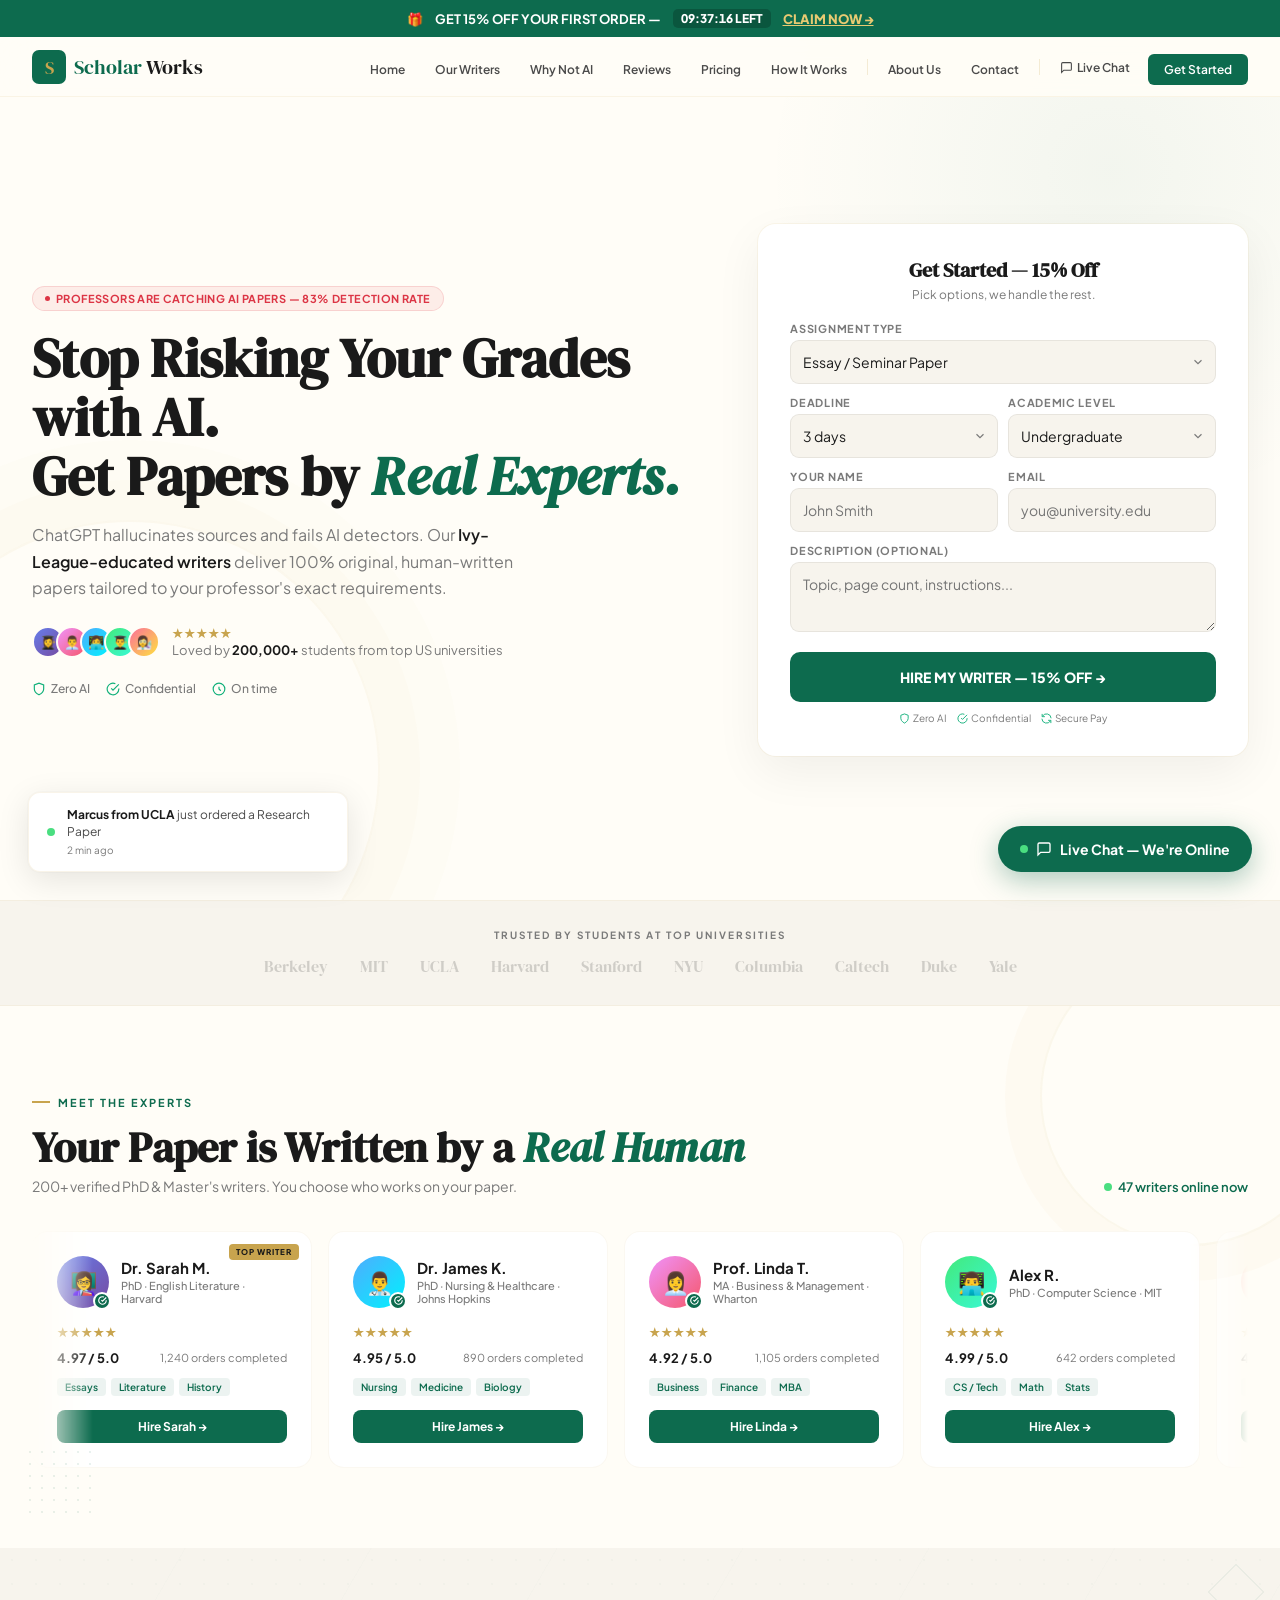
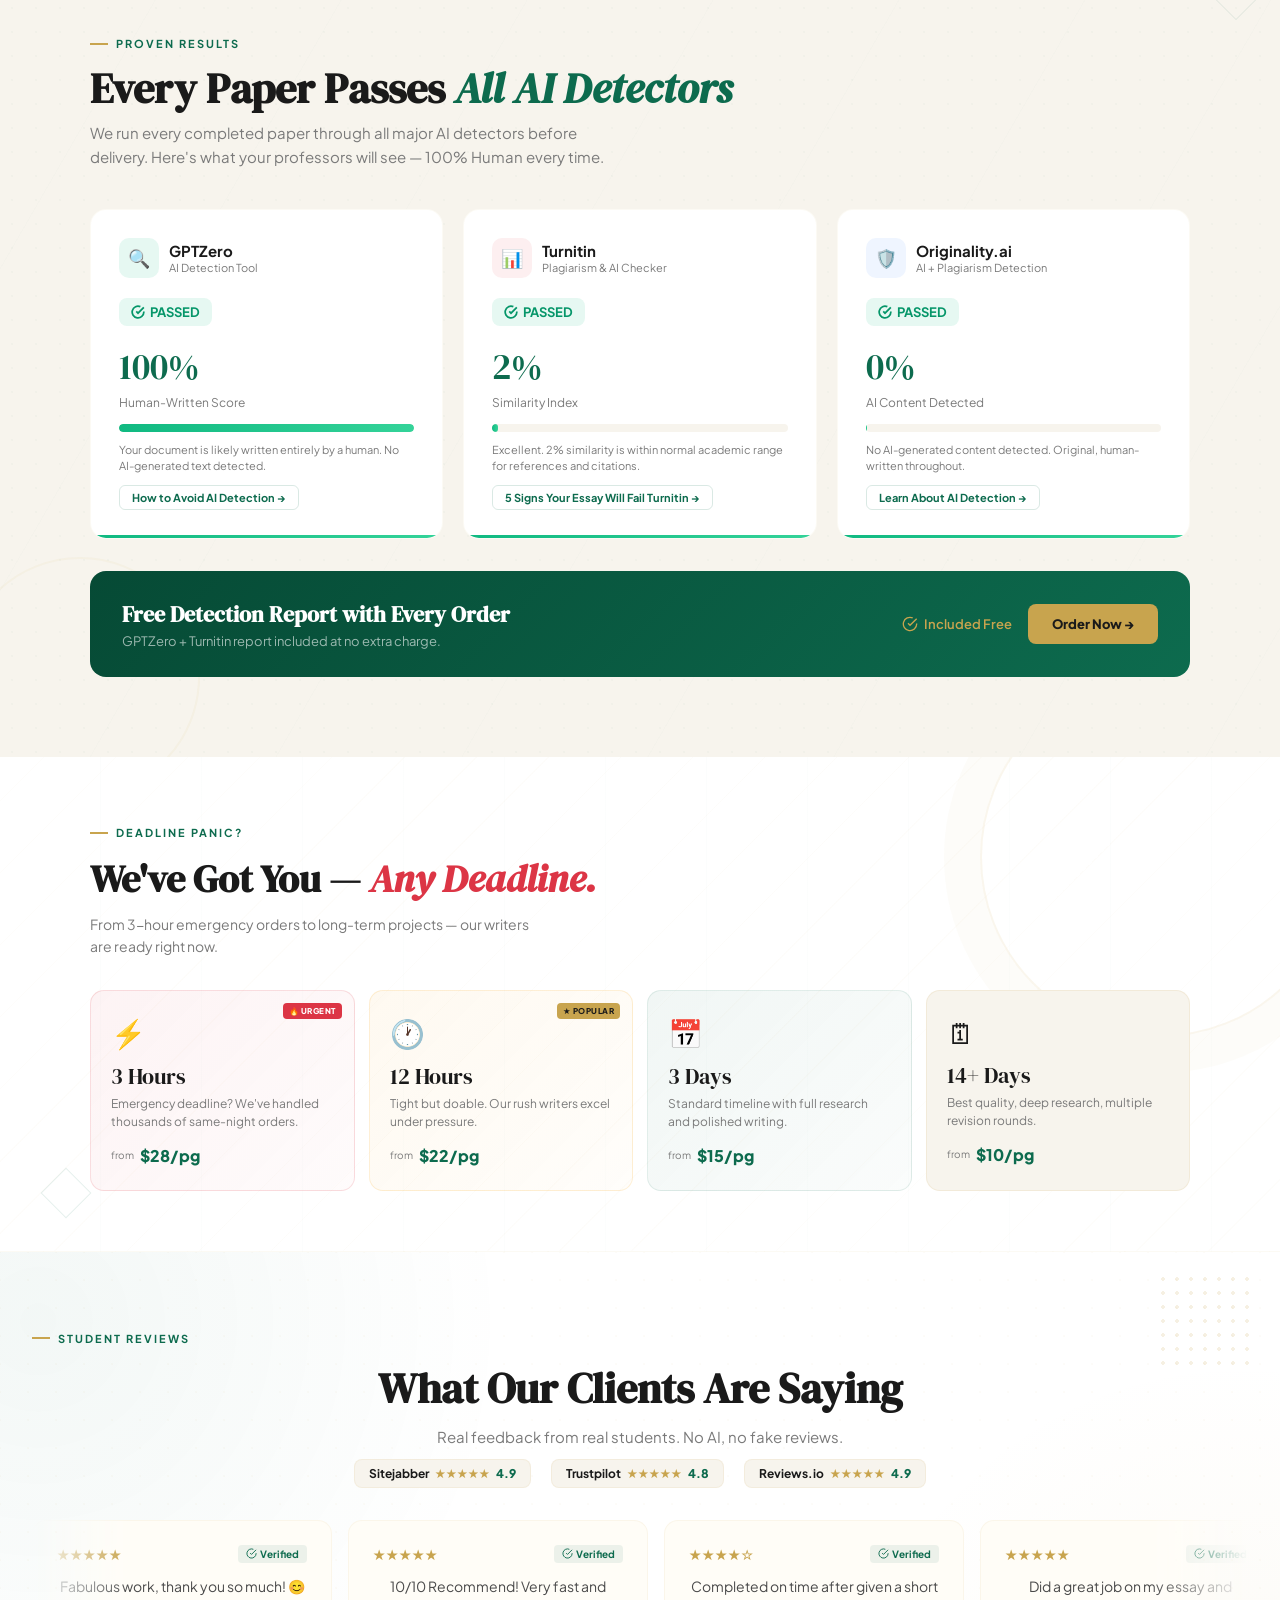
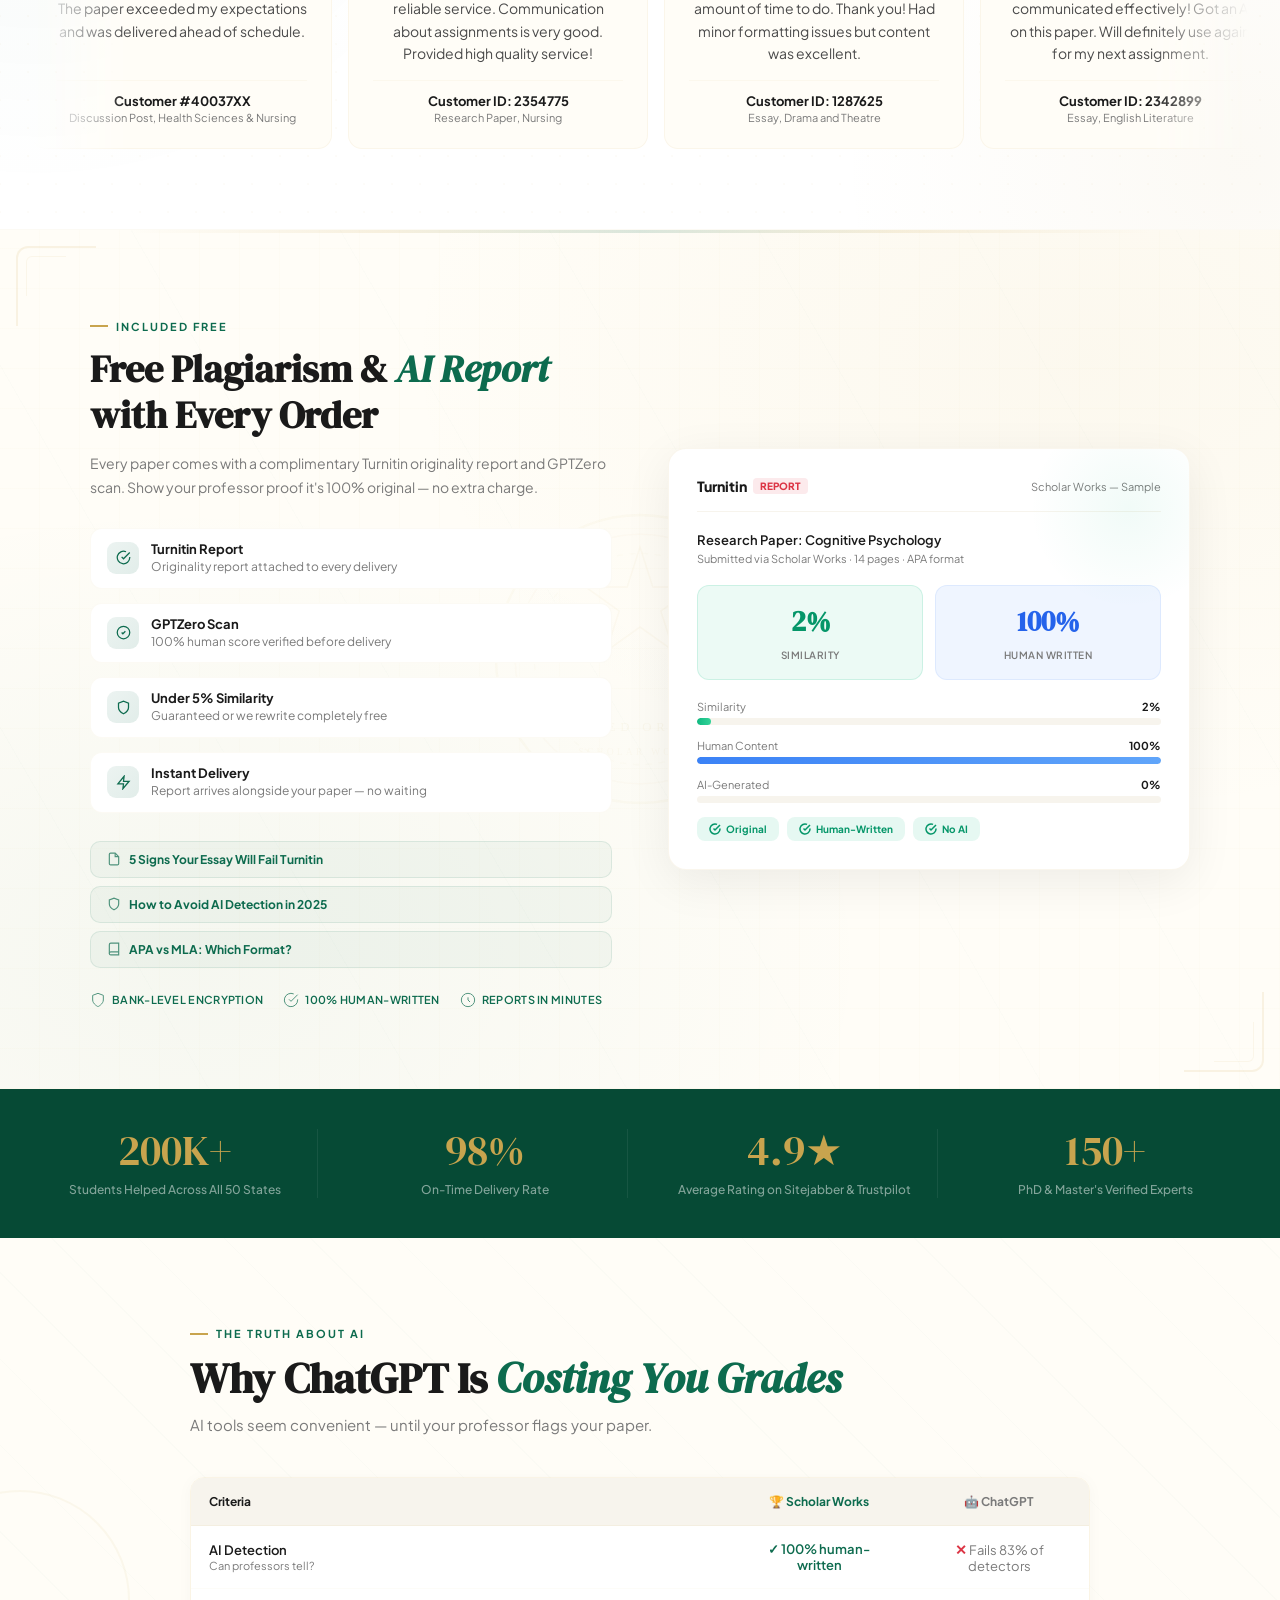
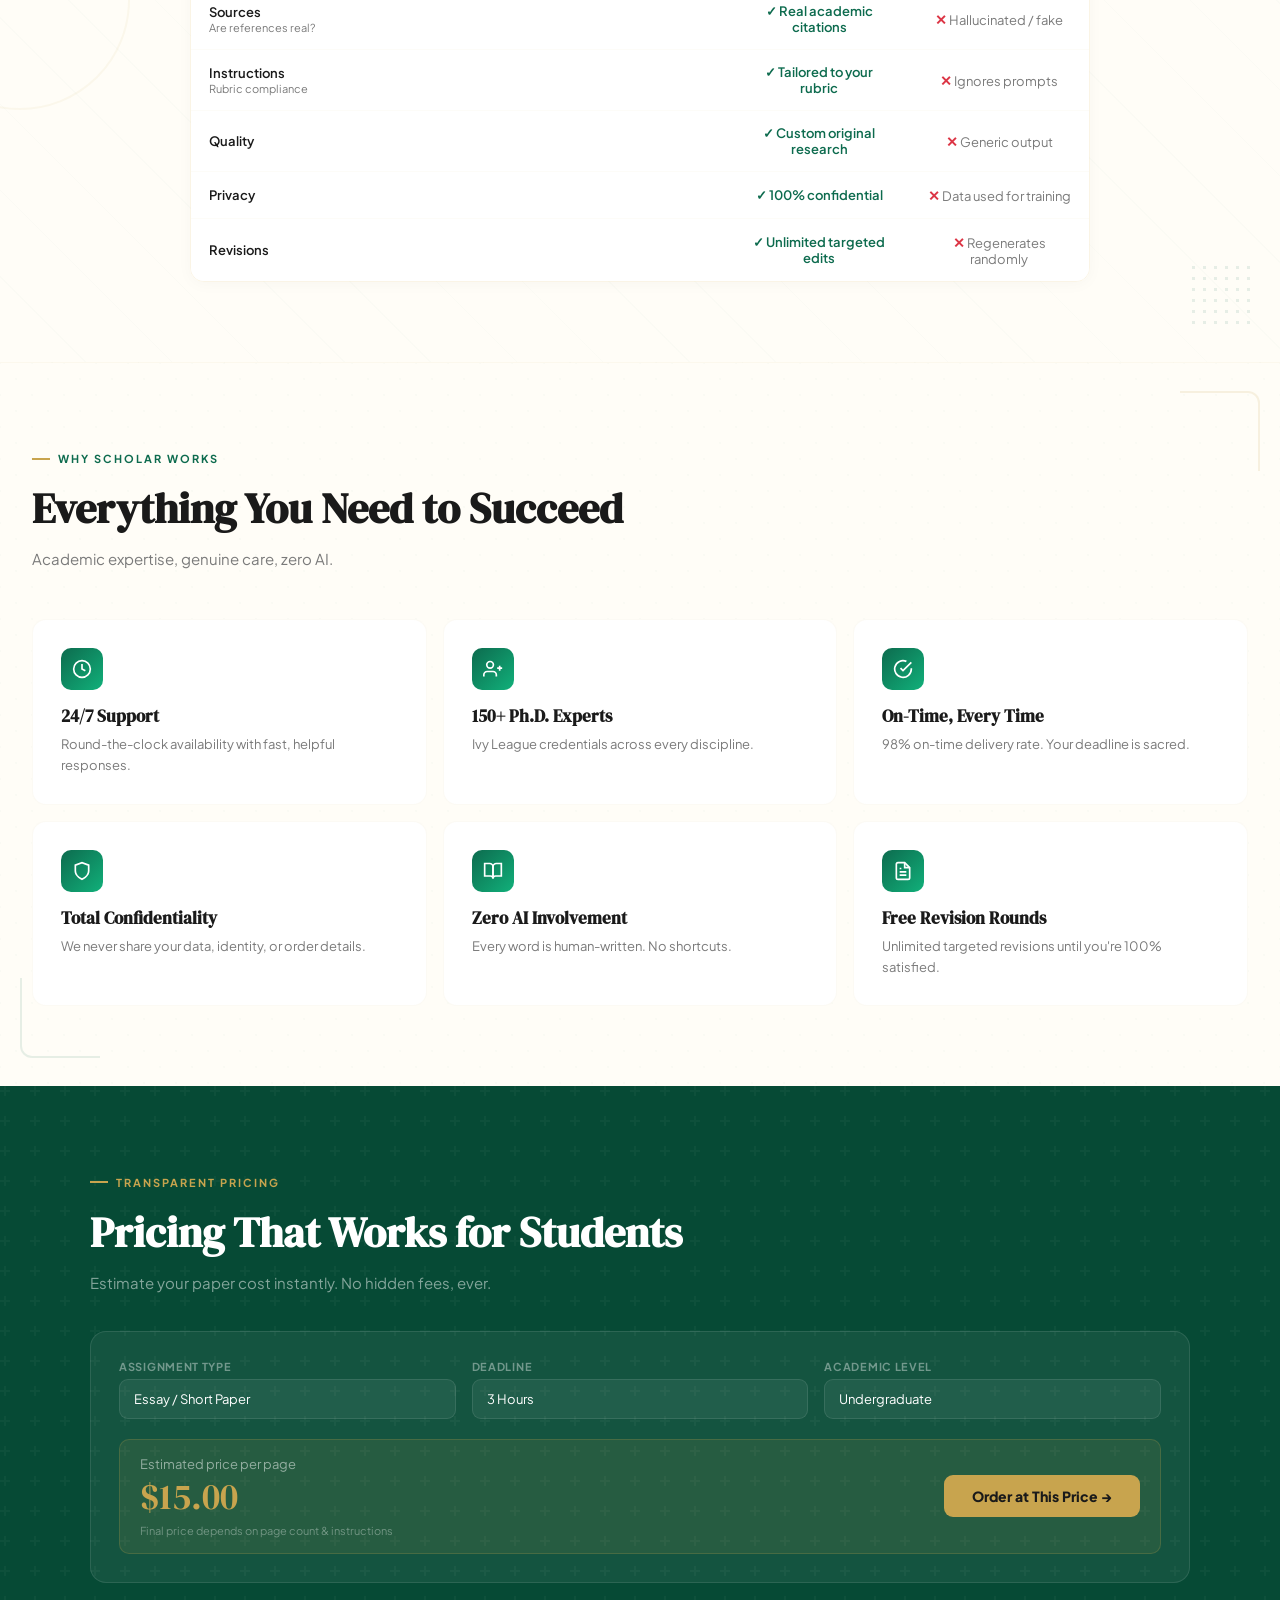
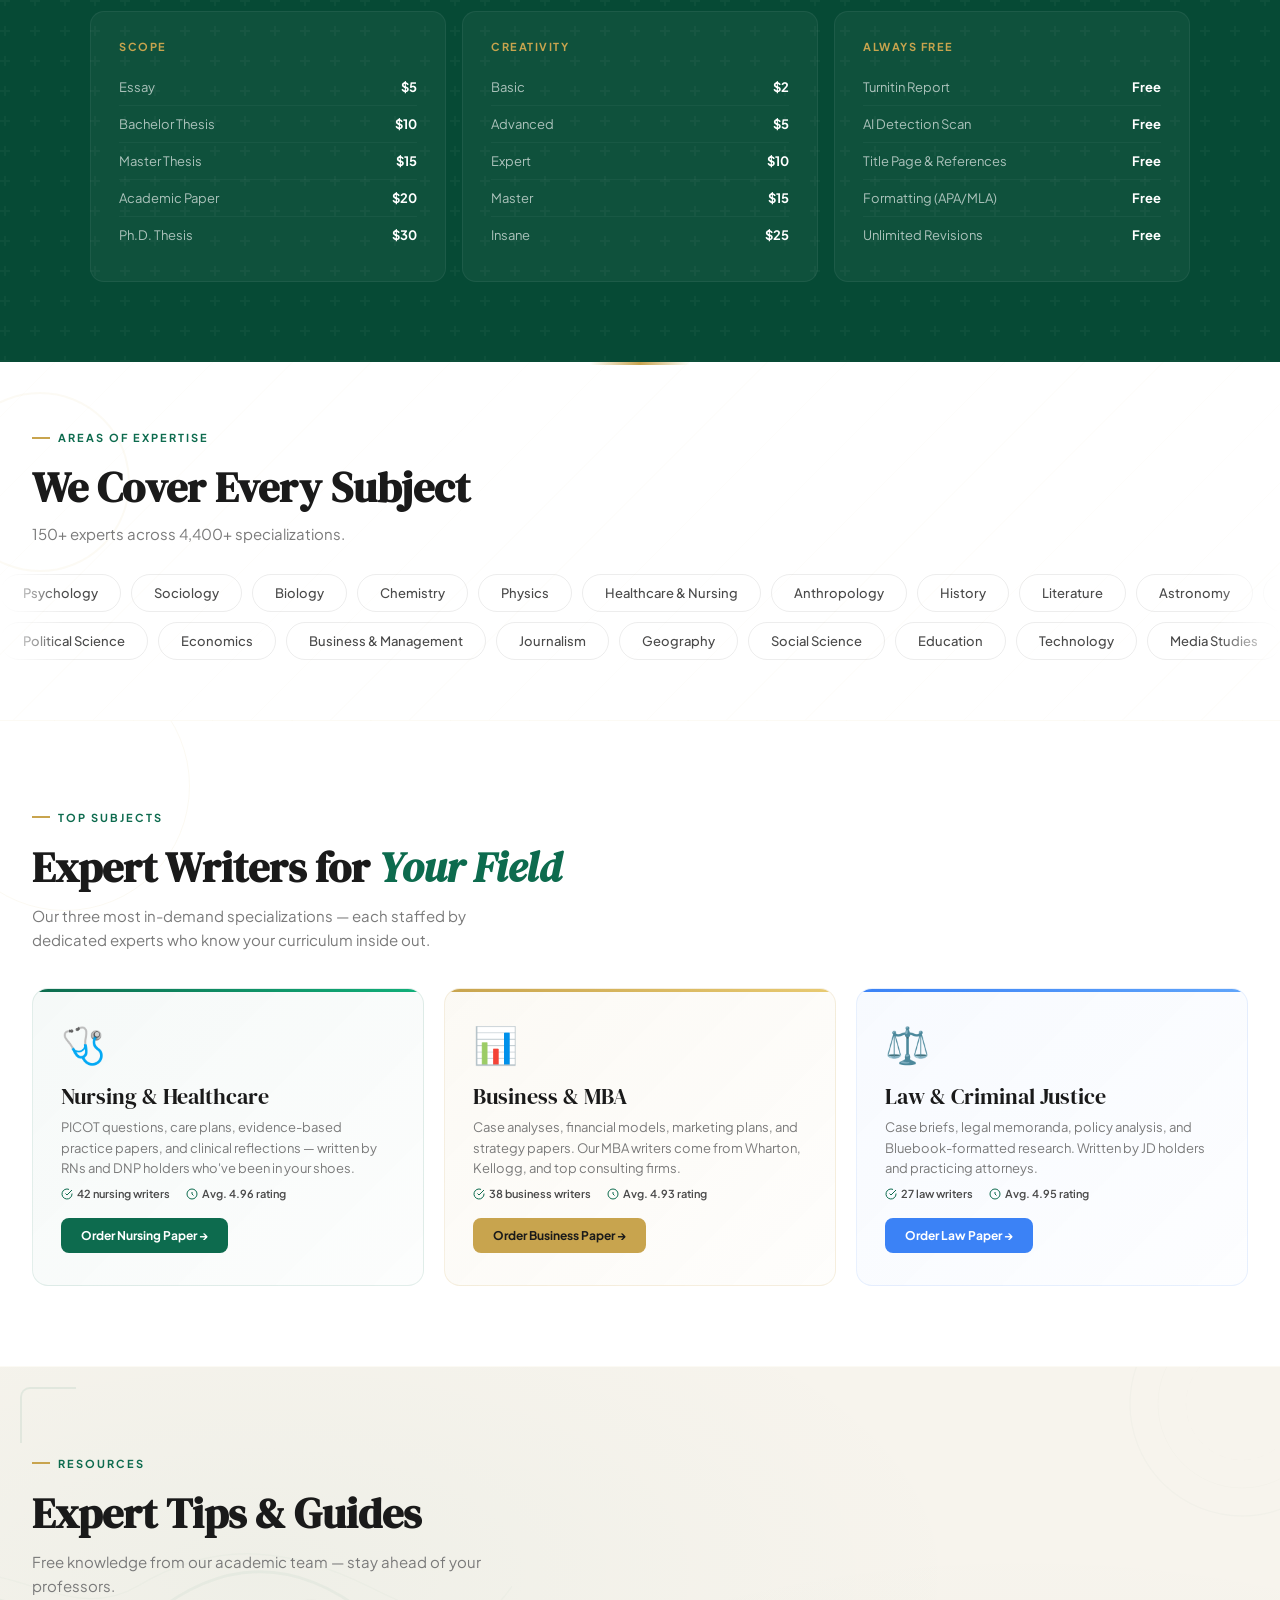
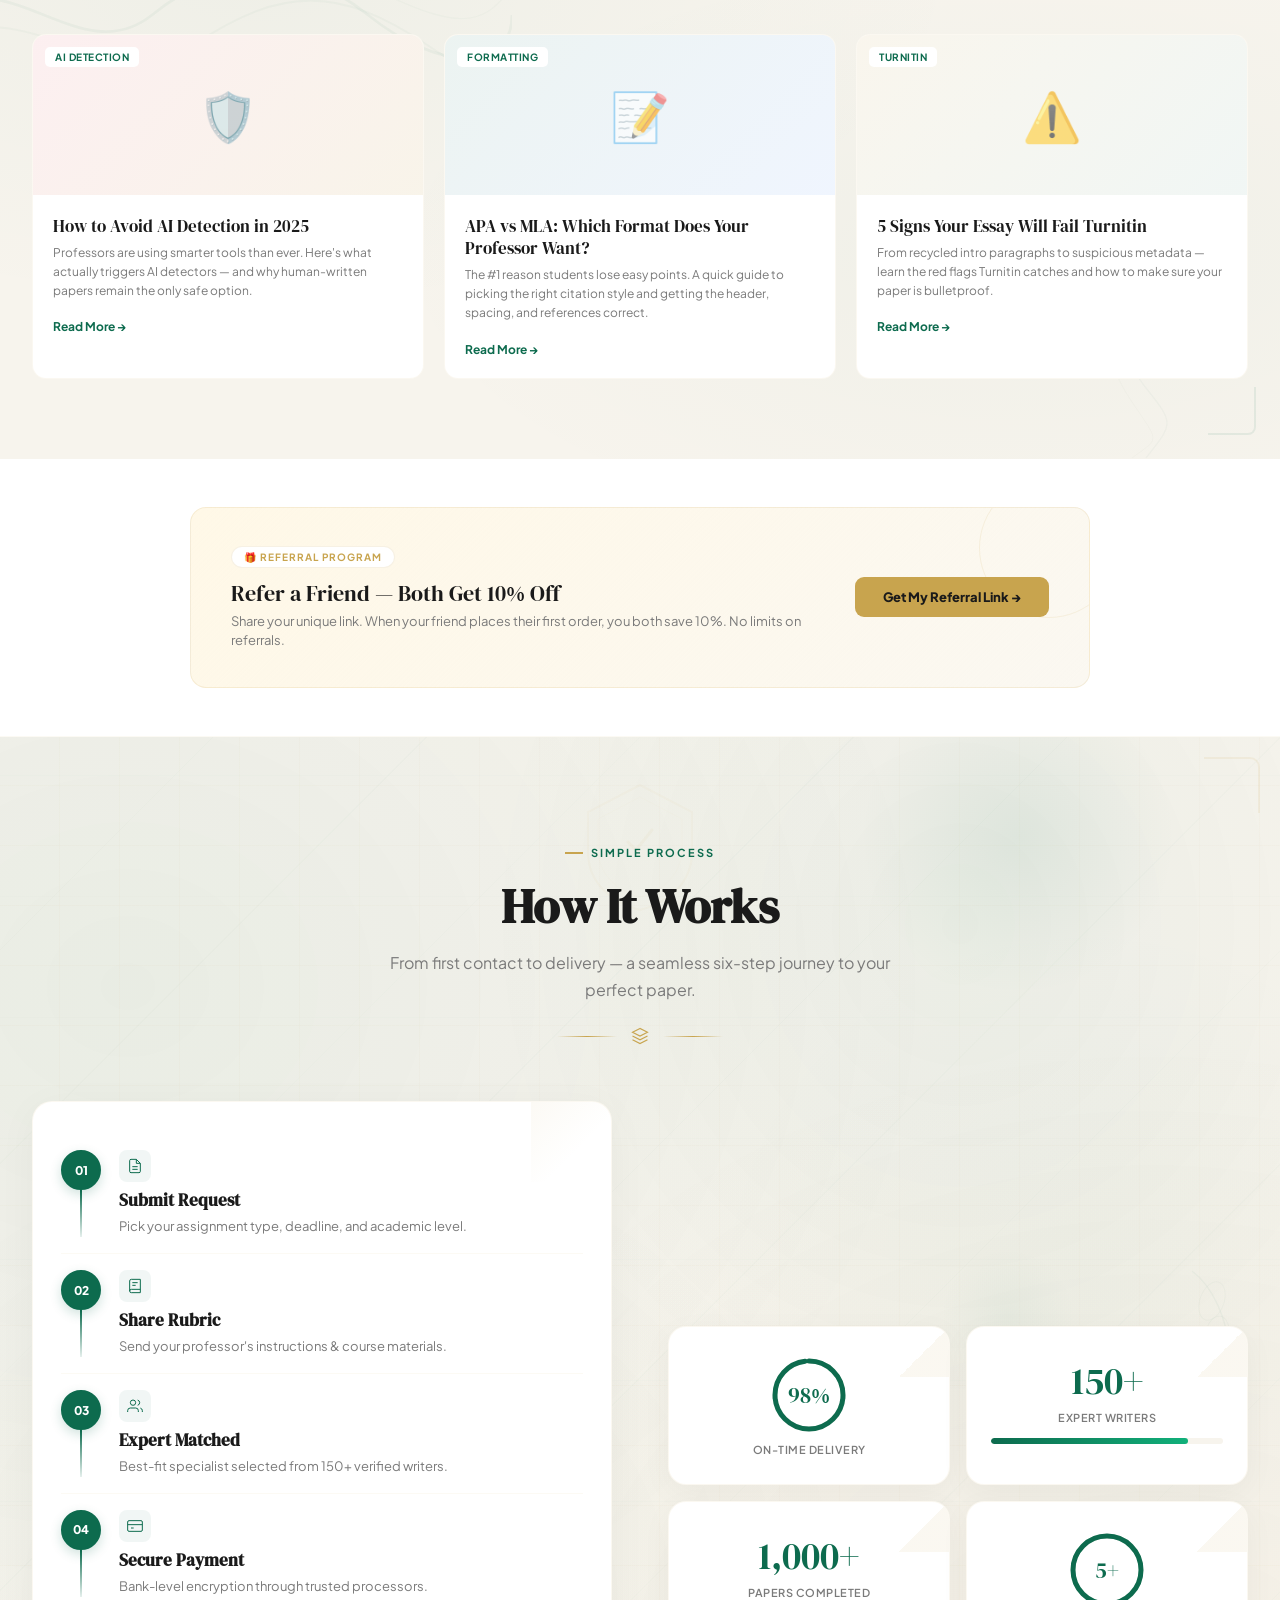
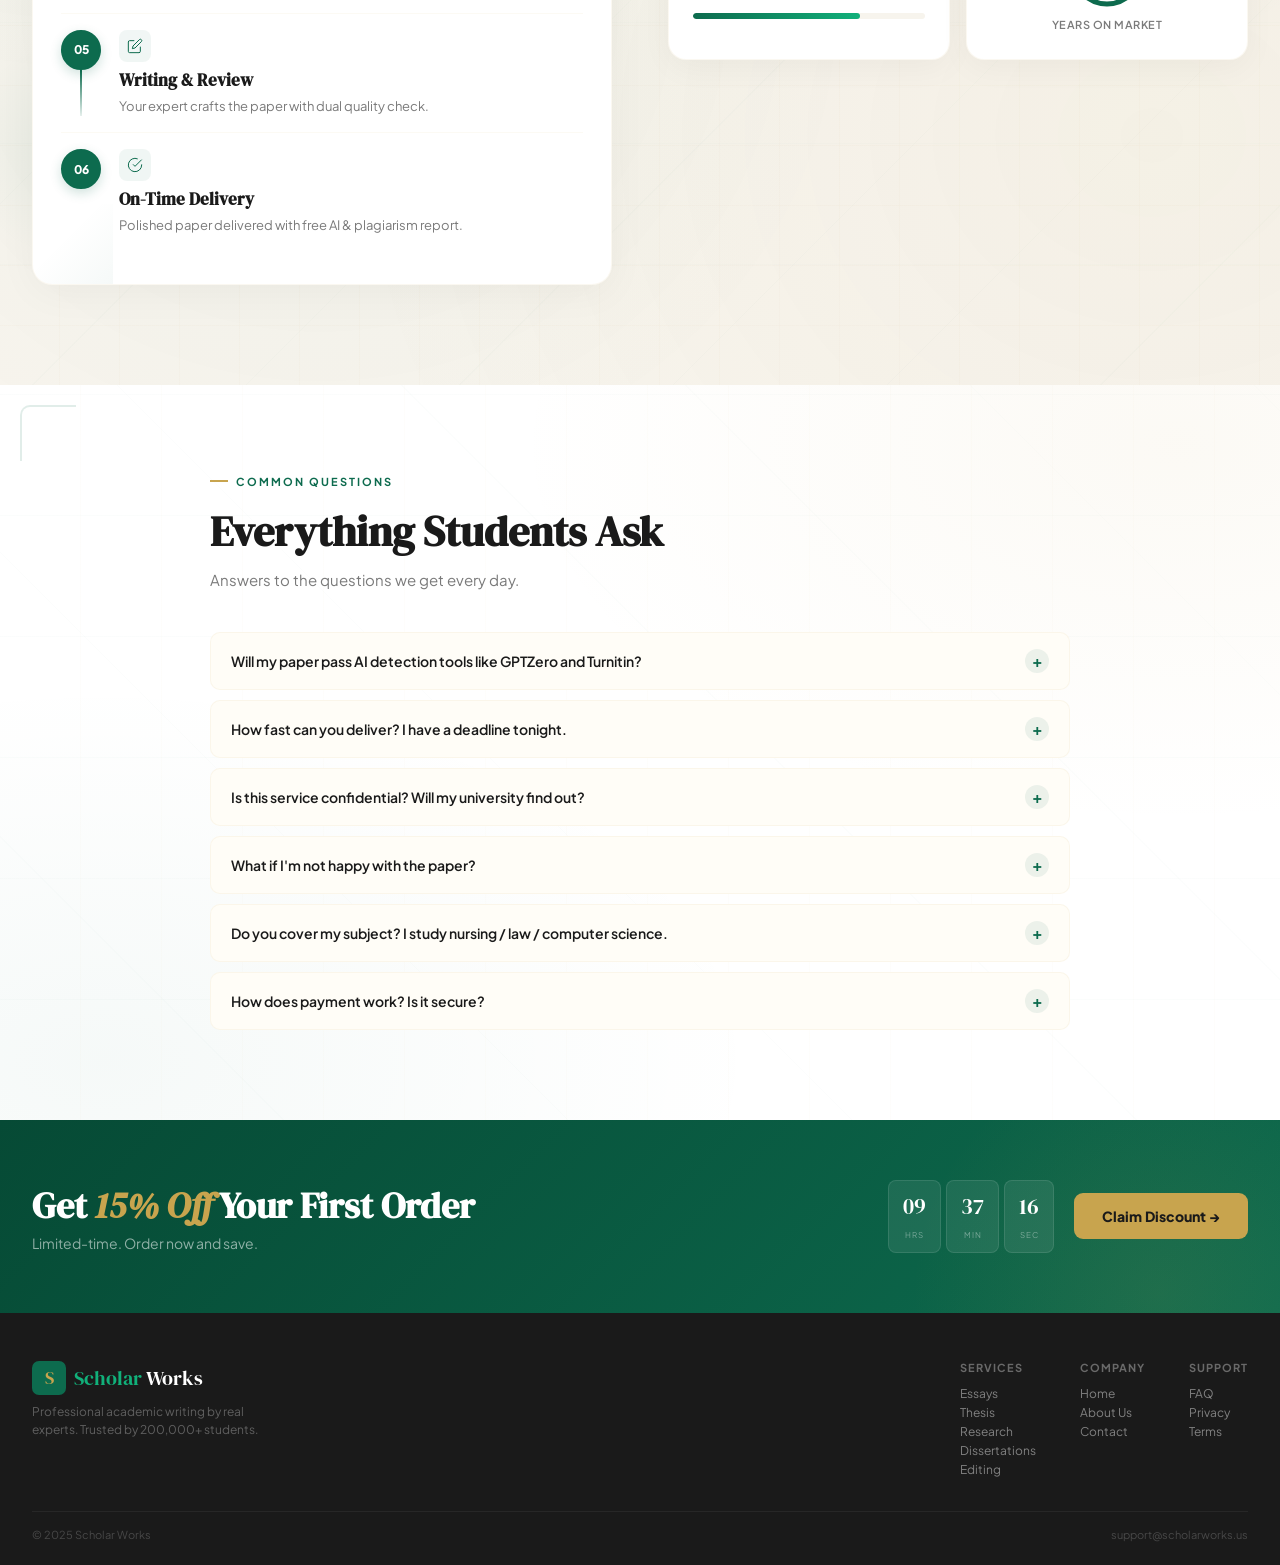
==== index.html @ 9960e869 "Fix writers auto-scroll: remove 100% width override and rv class - Remove leftover @media 480px rule" ====
<!DOCTYPE html>
<html lang="en">
<head>
<meta charset="UTF-8">
<meta name="viewport" content="width=device-width, initial-scale=1.0">
<title>Scholar Works — Expert Academic Writing</title>
<link href="https://fonts.googleapis.com/css2?family=DM+Serif+Display:ital@0;1&family=Plus+Jakarta+Sans:wght@300;400;500;600;700;800&display=swap" rel="stylesheet">
<link rel="stylesheet" href="css/variables.css">
<link rel="stylesheet" href="css/base.css">
<link rel="stylesheet" href="css/nav.css">
<link rel="stylesheet" href="css/hero.css">
<link rel="stylesheet" href="css/writers.css">
<link rel="stylesheet" href="css/proof.css">
<link rel="stylesheet" href="css/content.css">
<link rel="stylesheet" href="css/pricing.css">
<link rel="stylesheet" href="css/process.css">
<link rel="stylesheet" href="css/extras.css">
<link rel="stylesheet" href="css/pages.css">
<link rel="stylesheet" href="css/footer.css">
<link rel="stylesheet" href="css/components.css">
<link rel="stylesheet" href="css/responsive.css">
</head>
<body>

<!-- PROMO BAR -->
<div class="pb"><span>🎁</span><span>GET <strong>15% OFF</strong> YOUR FIRST ORDER <span class="hm">—</span></span><span class="pt hm"><span id="ph">09</span>:<span id="pm">37</span>:<span id="ps">22</span> LEFT</span><a href="#" onclick="nav2('home');return false">CLAIM NOW →</a></div>

<!-- FLOATING CHAT BUTTON -->
<a class="fchat" href="mailto:support@scholarworks.us">
  <div class="fchat-dot"></div>
  <svg width="16" height="16" fill="none" stroke="currentColor" stroke-width="2" viewBox="0 0 24 24"><path d="M21 15a2 2 0 01-2 2H7l-4 4V5a2 2 0 012-2h14a2 2 0 012 2z"/></svg>
  Live Chat — We're Online
</a>

<!-- EXIT INTENT POPUP -->
<div class="exit-popup" id="exitPopup">
  <div class="exit-overlay" onclick="closeExit()"></div>
  <div class="exit-box">
    <button class="exit-close" onclick="closeExit()">✕</button>
    <span class="exit-emoji">⚡</span>
    <h2>Wait — Get <em>20% Off</em> Before You Go</h2>
    <p>Deadline panic? Drop your email and we'll send a 20% discount code + a free consultation with one of our PhD writers. No spam, ever.</p>
    <div class="exit-input-row">
      <input type="email" placeholder="your@university.edu">
      <button onclick="closeExit()">Claim 20% →</button>
    </div>
    <span class="exit-skip" onclick="closeExit()">No thanks, I'll pay full price</span>
  </div>
</div>

<!-- NAV -->
<nav id="nb">
  <a class="logo" onclick="nav2('home')"><div class="logo-i">S</div><div class="logo-t"><span>Scholar</span> Works</div></a>
  <ul class="nl" id="nls">
    <li><a onclick="nav2('home')" data-p="home">Home</a></li>
    <li><a onclick="goSec('writers-sec')">Our Writers</a></li>
    <li><a onclick="goSec('cmp-sec')">Why Not AI</a></li>
    <li><a onclick="goSec('rev-sec')">Reviews</a></li>
    <li><a onclick="goSec('pri-sec')">Pricing</a></li>
    <li><a onclick="goSec('proc-sec')">How It Works</a></li>
    <li><div class="sep"></div></li>
    <li><a onclick="nav2('about')" data-p="about">About Us</a></li>
    <li><a onclick="nav2('contact')" data-p="contact">Contact</a></li>
    <li><div class="sep"></div></li>
    <li><a href="#" onclick="document.getElementById('exitPopup').classList.add('show');return false" class="np"><svg width="13" height="13" fill="none" stroke="currentColor" stroke-width="2" viewBox="0 0 24 24"><path d="M21 15a2 2 0 01-2 2H7l-4 4V5a2 2 0 012-2h14a2 2 0 012 2z"/></svg> Live Chat</a></li>
    <li><a onclick="nav2('home')" class="cta">Get Started</a></li>
  </ul>
  <button class="bur" onclick="document.getElementById('nls').classList.toggle('mo')"><svg width="22" height="22" fill="none" stroke="currentColor" stroke-width="2" viewBox="0 0 24 24"><path d="M3 12h18M3 6h18M3 18h18"/></svg></button>
</nav>

<!-- ========== HOME ========== -->
<div class="pg on" id="pg-home">

<!-- HERO -->
<section class="hero">
  <div class="hg">
    <div>
      <div class="up"><div class="pd"></div><span>Professors are catching AI papers — 83% detection rate</span></div>
      <h1>Stop Risking Your Grades with AI.<br>Get Papers by <em>Real Experts.</em></h1>
      <p class="hsub">ChatGPT hallucinates sources and fails AI detectors. Our <strong>Ivy-League-educated writers</strong> deliver 100% original, human-written papers tailored to your professor's exact requirements.</p>
      <a href="#mobile-form" class="mqc">HIRE MY WRITER — 15% OFF →</a>
      <div class="sp"><div class="avs"><div class="av a1">👩‍🎓</div><div class="av a2">👨‍💼</div><div class="av a3">👩‍💻</div><div class="av a4">👨‍🎓</div><div class="av a5">👩‍🔬</div></div><div class="pt2"><span class="st">★★★★★</span><br>Loved by <strong>200,000+</strong> students from top US universities</div></div>
      <div class="tr"><div class="tb"><svg viewBox="0 0 24 24" fill="none" stroke="currentColor" stroke-width="2"><path d="M12 22s8-4 8-10V5l-8-3-8 3v7c0 6 8 10 8 10z"/></svg>Zero AI</div><div class="tb"><svg viewBox="0 0 24 24" fill="none" stroke="currentColor" stroke-width="2"><path d="M22 11.08V12a10 10 0 11-5.93-9.14"/><path d="M22 4L12 14.01l-3-3"/></svg>Confidential</div><div class="tb"><svg viewBox="0 0 24 24" fill="none" stroke="currentColor" stroke-width="2"><path d="M12 8v4l3 3"/><circle cx="12" cy="12" r="10"/></svg>On time</div></div>
      <div class="hms"><div class="hm-s"><strong>5+</strong><span>Years</span></div><div class="hm-s"><strong>150+</strong><span>Experts</span></div><div class="hm-s"><strong>1K+</strong><span>Papers</span></div><div class="hm-s"><strong>98%</strong><span>On-Time</span></div></div>
    </div>
    <div class="hfw" id="mobile-form">
      <div class="hf">
        <div class="fh"><h3>Get Started — 15% Off</h3><p>Pick options, we handle the rest.</p></div>
        <div class="fg"><label class="fl">Assignment type</label><select class="fs"><option>Essay / Seminar Paper</option><option>Research Paper</option><option>Case Study</option><option>Lab Report</option><option>Literature Review</option><option>Bachelor Thesis</option><option>Master Thesis</option><option>Dissertation / PhD</option><option>Editing & Proofreading</option><option>Other</option></select></div>
        <div class="frow"><div class="fg"><label class="fl">Deadline</label><select class="fs"><option>3 hours (Urgent)</option><option>12 hours</option><option>24 hours</option><option selected>3 days</option><option>7 days</option><option>14+ days</option></select></div><div class="fg"><label class="fl">Academic Level</label><select class="fs"><option>High School</option><option selected>Undergraduate</option><option>Master's</option><option>Ph.D.</option></select></div></div>
        <div class="frow"><div class="fg"><label class="fl">Your name</label><input type="text" class="fi" placeholder="John Smith"></div><div class="fg"><label class="fl">Email</label><input type="email" class="fi" placeholder="you@university.edu"></div></div>
        <div class="fg"><label class="fl">Description (optional)</label><textarea class="fta" placeholder="Topic, page count, instructions..."></textarea></div>
        <button class="fsub">HIRE MY WRITER — 15% OFF →</button>
        <div class="fmi"><span><svg viewBox="0 0 24 24" fill="none" stroke="currentColor" stroke-width="2"><path d="M12 22s8-4 8-10V5l-8-3-8 3v7c0 6 8 10 8 10z"/></svg>Zero AI</span><span><svg viewBox="0 0 24 24" fill="none" stroke="currentColor" stroke-width="2"><path d="M22 11.08V12a10 10 0 11-5.93-9.14"/><path d="M22 4L12 14.01l-3-3"/></svg>Confidential</span><span><svg viewBox="0 0 24 24" fill="none" stroke="currentColor" stroke-width="2"><path d="M2.5 2v6h6M21.5 22v-6h-6"/><path d="M22 11.5A10 10 0 003.2 7.2M2 12.5a10 10 0 0018.8 4.3"/></svg>Secure Pay</span></div>
      </div>
    </div>
  </div>
</section>

<!-- TRUST BAR — UNIVERSITIES -->
<div class="tbar"><div class="tlb">Trusted by Students at Top Universities</div><div class="tlogos"><span class="tl">Berkeley</span><span class="tl">MIT</span><span class="tl">UCLA</span><span class="tl">Harvard</span><span class="tl">Stanford</span><span class="tl">NYU</span><span class="tl">Columbia</span><span class="tl">Caltech</span><span class="tl">Duke</span><span class="tl">Yale</span></div></div>



<!-- ★ NEW: WRITERS SHOWCASE -->
<section class="writers" id="writers-sec">
  <div class="writers-in">
    <div class="writers-head rv">
      <div class="writers-head-l">
        <div class="stag rv">Meet the Experts</div>
        <h2>Your Paper is Written by a <em>Real Human</em></h2>
        <p>200+ verified PhD & Master's writers. You choose who works on your paper.</p>
      </div>
      <div class="writers-online"><div class="writers-online-dot"></div>47 writers online now</div>
    </div>
    <div class="writers-track-wrap">
      <div class="writers-track" id="writersTrack">
        <div class="wcard wcard-featured">
          <div class="wcard-top">
            <div class="wavatar a1" style="background:linear-gradient(135deg,#667eea,#764ba2)">👩‍🏫
              <div class="wavatar-badge"><svg viewBox="0 0 24 24" fill="none" stroke="currentColor" stroke-width="3"><path d="M22 11.08V12a10 10 0 11-5.93-9.14"/><path d="M22 4L12 14.01l-3-3"/></svg></div>
            </div>
            <div><div class="wname">Dr. Sarah M.</div><div class="wdeg">PhD · English Literature · Harvard</div></div>
          </div>
          <div class="wstars">★★★★★</div>
          <div class="wrating-row"><span class="wrating">4.97 / 5.0</span><span class="worders">1,240 orders completed</span></div>
          <div class="wtags"><span class="wtag">Essays</span><span class="wtag">Literature</span><span class="wtag">History</span></div>
          <button class="whire">Hire Sarah →</button>
        </div>
        <div class="wcard">
          <div class="wcard-top">
            <div class="wavatar" style="background:linear-gradient(135deg,#4facfe,#00f2fe)">👨‍⚕️
              <div class="wavatar-badge"><svg viewBox="0 0 24 24" fill="none" stroke="currentColor" stroke-width="3"><path d="M22 11.08V12a10 10 0 11-5.93-9.14"/><path d="M22 4L12 14.01l-3-3"/></svg></div>
            </div>
            <div><div class="wname">Dr. James K.</div><div class="wdeg">PhD · Nursing & Healthcare · Johns Hopkins</div></div>
          </div>
          <div class="wstars">★★★★★</div>
          <div class="wrating-row"><span class="wrating">4.95 / 5.0</span><span class="worders">890 orders completed</span></div>
          <div class="wtags"><span class="wtag">Nursing</span><span class="wtag">Medicine</span><span class="wtag">Biology</span></div>
          <button class="whire">Hire James →</button>
        </div>
        <div class="wcard">
          <div class="wcard-top">
            <div class="wavatar" style="background:linear-gradient(135deg,#f093fb,#f5576c)">👩‍💼
              <div class="wavatar-badge"><svg viewBox="0 0 24 24" fill="none" stroke="currentColor" stroke-width="3"><path d="M22 11.08V12a10 10 0 11-5.93-9.14"/><path d="M22 4L12 14.01l-3-3"/></svg></div>
            </div>
            <div><div class="wname">Prof. Linda T.</div><div class="wdeg">MA · Business & Management · Wharton</div></div>
          </div>
          <div class="wstars">★★★★★</div>
          <div class="wrating-row"><span class="wrating">4.92 / 5.0</span><span class="worders">1,105 orders completed</span></div>
          <div class="wtags"><span class="wtag">Business</span><span class="wtag">Finance</span><span class="wtag">MBA</span></div>
          <button class="whire">Hire Linda →</button>
        </div>
        <div class="wcard">
          <div class="wcard-top">
            <div class="wavatar" style="background:linear-gradient(135deg,#43e97b,#38f9d7)">👨‍💻
              <div class="wavatar-badge"><svg viewBox="0 0 24 24" fill="none" stroke="currentColor" stroke-width="3"><path d="M22 11.08V12a10 10 0 11-5.93-9.14"/><path d="M22 4L12 14.01l-3-3"/></svg></div>
            </div>
            <div><div class="wname">Alex R.</div><div class="wdeg">PhD · Computer Science · MIT</div></div>
          </div>
          <div class="wstars">★★★★★</div>
          <div class="wrating-row"><span class="wrating">4.99 / 5.0</span><span class="worders">642 orders completed</span></div>
          <div class="wtags"><span class="wtag">CS / Tech</span><span class="wtag">Math</span><span class="wtag">Stats</span></div>
          <button class="whire">Hire Alex →</button>
        </div>
        <div class="wcard">
          <div class="wcard-top">
            <div class="wavatar" style="background:linear-gradient(135deg,#ff9a9e,#fad0c4)">👩‍🔬
              <div class="wavatar-badge"><svg viewBox="0 0 24 24" fill="none" stroke="currentColor" stroke-width="3"><path d="M22 11.08V12a10 10 0 11-5.93-9.14"/><path d="M22 4L12 14.01l-3-3"/></svg></div>
            </div>
            <div><div class="wname">Dr. Maria L.</div><div class="wdeg">PhD · Psychology · Stanford</div></div>
          </div>
          <div class="wstars">★★★★★</div>
          <div class="wrating-row"><span class="wrating">4.96 / 5.0</span><span class="worders">978 orders completed</span></div>
          <div class="wtags"><span class="wtag">Psychology</span><span class="wtag">Sociology</span><span class="wtag">Research</span></div>
          <button class="whire">Hire Maria →</button>
        </div>
        <div class="wcard">
          <div class="wcard-top">
            <div class="wavatar" style="background:linear-gradient(135deg,#a18cd1,#fbc2eb)">👨‍🎓
              <div class="wavatar-badge"><svg viewBox="0 0 24 24" fill="none" stroke="currentColor" stroke-width="3"><path d="M22 11.08V12a10 10 0 11-5.93-9.14"/><path d="M22 4L12 14.01l-3-3"/></svg></div>
            </div>
            <div><div class="wname">Prof. David W.</div><div class="wdeg">PhD · Political Science · Columbia</div></div>
          </div>
          <div class="wstars">★★★★★</div>
          <div class="wrating-row"><span class="wrating">4.94 / 5.0</span><span class="worders">715 orders completed</span></div>
          <div class="wtags"><span class="wtag">Political Sci</span><span class="wtag">Law</span><span class="wtag">Ethics</span></div>
          <button class="whire">Hire David →</button>
        </div>
        <div class="wcard">
          <div class="wcard-top">
            <div class="wavatar" style="background:linear-gradient(135deg,#ffecd2,#fcb69f)">👩‍⚕️
              <div class="wavatar-badge"><svg viewBox="0 0 24 24" fill="none" stroke="currentColor" stroke-width="3"><path d="M22 11.08V12a10 10 0 11-5.93-9.14"/><path d="M22 4L12 14.01l-3-3"/></svg></div>
            </div>
            <div><div class="wname">Dr. Rachel P.</div><div class="wdeg">PhD · Biology & Chemistry · Yale</div></div>
          </div>
          <div class="wstars">★★★★★</div>
          <div class="wrating-row"><span class="wrating">4.98 / 5.0</span><span class="worders">1,032 orders completed</span></div>
          <div class="wtags"><span class="wtag">Biology</span><span class="wtag">Chemistry</span><span class="wtag">Lab Reports</span></div>
          <button class="whire">Hire Rachel →</button>
        </div>
        <div class="wcard">
          <div class="wcard-top">
            <div class="wavatar" style="background:linear-gradient(135deg,#89f7fe,#66a6ff)">👨‍🏫
              <div class="wavatar-badge"><svg viewBox="0 0 24 24" fill="none" stroke="currentColor" stroke-width="3"><path d="M22 11.08V12a10 10 0 11-5.93-9.14"/><path d="M22 4L12 14.01l-3-3"/></svg></div>
            </div>
            <div><div class="wname">Prof. Michael B.</div><div class="wdeg">MA · Education & Pedagogy · UCLA</div></div>
          </div>
          <div class="wstars">★★★★★</div>
          <div class="wrating-row"><span class="wrating">4.91 / 5.0</span><span class="worders">867 orders completed</span></div>
          <div class="wtags"><span class="wtag">Education</span><span class="wtag">Pedagogy</span><span class="wtag">APA</span></div>
          <button class="whire">Hire Michael →</button>
        </div>
        <div class="wcard">
          <div class="wcard-top">
            <div class="wavatar" style="background:linear-gradient(135deg,#fddb92,#d1fdff)">👩‍💻
              <div class="wavatar-badge"><svg viewBox="0 0 24 24" fill="none" stroke="currentColor" stroke-width="3"><path d="M22 11.08V12a10 10 0 11-5.93-9.14"/><path d="M22 4L12 14.01l-3-3"/></svg></div>
            </div>
            <div><div class="wname">Dr. Olivia N.</div><div class="wdeg">PhD · Economics · Princeton</div></div>
          </div>
          <div class="wstars">★★★★★</div>
          <div class="wrating-row"><span class="wrating">4.93 / 5.0</span><span class="worders">534 orders completed</span></div>
          <div class="wtags"><span class="wtag">Economics</span><span class="wtag">Accounting</span><span class="wtag">Finance</span></div>
          <button class="whire">Hire Olivia →</button>
        </div>
        <div class="wcard">
          <div class="wcard-top">
            <div class="wavatar" style="background:linear-gradient(135deg,#f6d365,#fda085)">👨‍🔬
              <div class="wavatar-badge"><svg viewBox="0 0 24 24" fill="none" stroke="currentColor" stroke-width="3"><path d="M22 11.08V12a10 10 0 11-5.93-9.14"/><path d="M22 4L12 14.01l-3-3"/></svg></div>
            </div>
            <div><div class="wname">Dr. Kevin S.</div><div class="wdeg">PhD · Sociology · U of Chicago</div></div>
          </div>
          <div class="wstars">★★★★★</div>
          <div class="wrating-row"><span class="wrating">4.94 / 5.0</span><span class="worders">763 orders completed</span></div>
          <div class="wtags"><span class="wtag">Sociology</span><span class="wtag">Research</span><span class="wtag">APA</span></div>
          <button class="whire">Hire Kevin →</button>
        </div>
        <div class="wcard">
          <div class="wcard-top">
            <div class="wavatar" style="background:linear-gradient(135deg,#e0c3fc,#8ec5fc)">👩‍🎨
              <div class="wavatar-badge"><svg viewBox="0 0 24 24" fill="none" stroke="currentColor" stroke-width="3"><path d="M22 11.08V12a10 10 0 11-5.93-9.14"/><path d="M22 4L12 14.01l-3-3"/></svg></div>
            </div>
            <div><div class="wname">Prof. Emma H.</div><div class="wdeg">MA · Communications · NYU</div></div>
          </div>
          <div class="wstars">★★★★★</div>
          <div class="wrating-row"><span class="wrating">4.90 / 5.0</span><span class="worders">612 orders completed</span></div>
          <div class="wtags"><span class="wtag">Media</span><span class="wtag">Journalism</span><span class="wtag">PR</span></div>
          <button class="whire">Hire Emma →</button>
        </div>
        <div class="wcard">
          <div class="wcard-top">
            <div class="wavatar" style="background:linear-gradient(135deg,#5ee7df,#b490ca)">👨‍🏫
              <div class="wavatar-badge"><svg viewBox="0 0 24 24" fill="none" stroke="currentColor" stroke-width="3"><path d="M22 11.08V12a10 10 0 11-5.93-9.14"/><path d="M22 4L12 14.01l-3-3"/></svg></div>
            </div>
            <div><div class="wname">Dr. Daniel F.</div><div class="wdeg">PhD · Mathematics · Caltech</div></div>
          </div>
          <div class="wstars">★★★★★</div>
          <div class="wrating-row"><span class="wrating">4.98 / 5.0</span><span class="worders">481 orders completed</span></div>
          <div class="wtags"><span class="wtag">Math</span><span class="wtag">Statistics</span><span class="wtag">Physics</span></div>
          <button class="whire">Hire Daniel →</button>
        </div>
        <div class="wcard">
          <div class="wcard-top">
            <div class="wavatar" style="background:linear-gradient(135deg,#c1dfc4,#deecdd)">👩‍🎓
              <div class="wavatar-badge"><svg viewBox="0 0 24 24" fill="none" stroke="currentColor" stroke-width="3"><path d="M22 11.08V12a10 10 0 11-5.93-9.14"/><path d="M22 4L12 14.01l-3-3"/></svg></div>
            </div>
            <div><div class="wname">Prof. Natasha V.</div><div class="wdeg">MA · History · Georgetown</div></div>
          </div>
          <div class="wstars">★★★★★</div>
          <div class="wrating-row"><span class="wrating">4.91 / 5.0</span><span class="worders">845 orders completed</span></div>
          <div class="wtags"><span class="wtag">History</span><span class="wtag">Humanities</span><span class="wtag">MLA</span></div>
          <button class="whire">Hire Natasha →</button>
        </div>
        <div class="wcard">
          <div class="wcard-top">
            <div class="wavatar" style="background:linear-gradient(135deg,#ff758c,#ff7eb3)">👨‍💼
              <div class="wavatar-badge"><svg viewBox="0 0 24 24" fill="none" stroke="currentColor" stroke-width="3"><path d="M22 11.08V12a10 10 0 11-5.93-9.14"/><path d="M22 4L12 14.01l-3-3"/></svg></div>
            </div>
            <div><div class="wname">Dr. Robert C.</div><div class="wdeg">PhD · Engineering · Georgia Tech</div></div>
          </div>
          <div class="wstars">★★★★★</div>
          <div class="wrating-row"><span class="wrating">4.96 / 5.0</span><span class="worders">592 orders completed</span></div>
          <div class="wtags"><span class="wtag">Engineering</span><span class="wtag">Tech</span><span class="wtag">CAD</span></div>
          <button class="whire">Hire Robert →</button>
        </div>
        <div class="wcard">
          <div class="wcard-top">
            <div class="wavatar" style="background:linear-gradient(135deg,#fbc2eb,#a6c1ee)">👩‍✏️
              <div class="wavatar-badge"><svg viewBox="0 0 24 24" fill="none" stroke="currentColor" stroke-width="3"><path d="M22 11.08V12a10 10 0 11-5.93-9.14"/><path d="M22 4L12 14.01l-3-3"/></svg></div>
            </div>
            <div><div class="wname">Prof. Jessica A.</div><div class="wdeg">MA · Creative Writing · Iowa</div></div>
          </div>
          <div class="wstars">★★★★★</div>
          <div class="wrating-row"><span class="wrating">4.95 / 5.0</span><span class="worders">1,156 orders completed</span></div>
          <div class="wtags"><span class="wtag">Writing</span><span class="wtag">Editing</span><span class="wtag">English</span></div>
          <button class="whire">Hire Jessica →</button>
        </div>
        <div class="wcard">
          <div class="wcard-top">
            <div class="wavatar" style="background:linear-gradient(135deg,#13547a,#80d0c7)">👨‍⚕️
              <div class="wavatar-badge"><svg viewBox="0 0 24 24" fill="none" stroke="currentColor" stroke-width="3"><path d="M22 11.08V12a10 10 0 11-5.93-9.14"/><path d="M22 4L12 14.01l-3-3"/></svg></div>
            </div>
            <div><div class="wname">Dr. Hassan M.</div><div class="wdeg">PhD · Public Health · Columbia</div></div>
          </div>
          <div class="wstars">★★★★★</div>
          <div class="wrating-row"><span class="wrating">4.97 / 5.0</span><span class="worders">703 orders completed</span></div>
          <div class="wtags"><span class="wtag">Public Health</span><span class="wtag">Nursing</span><span class="wtag">Research</span></div>
          <button class="whire">Hire Hassan →</button>
        </div>
        <div class="wcard">
          <div class="wcard-top">
            <div class="wavatar" style="background:linear-gradient(135deg,#d299c2,#fef9d7)">👩‍🏫
              <div class="wavatar-badge"><svg viewBox="0 0 24 24" fill="none" stroke="currentColor" stroke-width="3"><path d="M22 11.08V12a10 10 0 11-5.93-9.14"/><path d="M22 4L12 14.01l-3-3"/></svg></div>
            </div>
            <div><div class="wname">Prof. Anna K.</div><div class="wdeg">MA · Philosophy · Oxford</div></div>
          </div>
          <div class="wstars">★★★★★</div>
          <div class="wrating-row"><span class="wrating">4.93 / 5.0</span><span class="worders">528 orders completed</span></div>
          <div class="wtags"><span class="wtag">Philosophy</span><span class="wtag">Ethics</span><span class="wtag">Logic</span></div>
          <button class="whire">Hire Anna →</button>
        </div>
      </div>
    </div>
  </div>
</section>

<!-- ★ NEW: AI DETECTOR RESULTS -->
<section class="aidet" id="aidet-sec">
  <div class="aidet-in">
    <div class="aidet-head rv">
      <div class="stag rv">Proven Results</div>
      <h2>Every Paper Passes <em>All AI Detectors</em></h2>
      <p>We run every completed paper through all major AI detectors before delivery. Here's what your professors will see — 100% Human every time.</p>
    </div>
    <div class="aidet-grid">
      <div class="aicard pass rv">
        <div class="aicard-logo">
          <div class="aicard-icon" style="background:rgba(16,185,129,.1)">🔍</div>
          <div><div class="aicard-name">GPTZero</div><div class="aicard-type">AI Detection Tool</div></div>
        </div>
        <div class="aicard-result"><span class="aicard-badge green"><svg viewBox="0 0 24 24" fill="none" stroke="currentColor" stroke-width="3"><path d="M22 11.08V12a10 10 0 11-5.93-9.14"/><path d="M22 4L12 14.01l-3-3"/></svg>PASSED</span></div>
        <div class="aicard-score">100%</div>
        <div class="aicard-label">Human-Written Score</div>
        <div class="aicard-bar"><div class="aicard-bar-fill green" style="width:100%"></div></div>
        <div class="aicard-note">Your document is likely written entirely by a human. No AI-generated text detected.</div>
        <a href="blog-ai-detection.html" class="aicard-blog-link">How to Avoid AI Detection →</a>
      </div>
      <div class="aicard pass rv">
        <div class="aicard-logo">
          <div class="aicard-icon" style="background:rgba(220,53,69,.08)">📊</div>
          <div><div class="aicard-name">Turnitin</div><div class="aicard-type">Plagiarism & AI Checker</div></div>
        </div>
        <div class="aicard-result"><span class="aicard-badge green"><svg viewBox="0 0 24 24" fill="none" stroke="currentColor" stroke-width="3"><path d="M22 11.08V12a10 10 0 11-5.93-9.14"/><path d="M22 4L12 14.01l-3-3"/></svg>PASSED</span></div>
        <div class="aicard-score">2%</div>
        <div class="aicard-label">Similarity Index</div>
        <div class="aicard-bar"><div class="aicard-bar-fill green" style="width:2%"></div></div>
        <div class="aicard-note">Excellent. 2% similarity is within normal academic range for references and citations.</div>
        <a href="blog-turnitin.html" class="aicard-blog-link">5 Signs Your Essay Will Fail Turnitin →</a>
      </div>
      <div class="aicard pass rv">
        <div class="aicard-logo">
          <div class="aicard-icon" style="background:rgba(59,130,246,.08)">🛡️</div>
          <div><div class="aicard-name">Originality.ai</div><div class="aicard-type">AI + Plagiarism Detection</div></div>
        </div>
        <div class="aicard-result"><span class="aicard-badge green"><svg viewBox="0 0 24 24" fill="none" stroke="currentColor" stroke-width="3"><path d="M22 11.08V12a10 10 0 11-5.93-9.14"/><path d="M22 4L12 14.01l-3-3"/></svg>PASSED</span></div>
        <div class="aicard-score">0%</div>
        <div class="aicard-label">AI Content Detected</div>
        <div class="aicard-bar"><div class="aicard-bar-fill green" style="width:0.5%"></div></div>
        <div class="aicard-note">No AI-generated content detected. Original, human-written throughout.</div>
        <a href="blog-ai-detection.html" class="aicard-blog-link">Learn About AI Detection →</a>
      </div>
    </div>
    <div class="aidet-bottom rv">
      <div class="aidet-bottom-l">
        <h3>Free Detection Report with Every Order</h3>
        <p>GPTZero + Turnitin report included at no extra charge.</p>
      </div>
      <div class="aidet-bottom-r">
        <div class="aidet-include"><svg viewBox="0 0 24 24" fill="none" stroke="currentColor" stroke-width="2"><path d="M22 11.08V12a10 10 0 11-5.93-9.14"/><path d="M22 4L12 14.01l-3-3"/></svg>Included Free</div>
        <button class="aidet-cta" onclick="nav2('home')">Order Now →</button>
      </div>
    </div>
  </div>
</section>

<!-- ★ NEW: URGENCY / DEADLINE BLOCK -->
<section class="urgency" id="urgency-sec">
  <div class="urgency-in">
    <div class="stag rv">Deadline Panic?</div>
    <h2 class="rv">We've Got You — <em>Any Deadline.</em></h2>
    <p class="urgency-sub rv">From 3-hour emergency orders to long-term projects — our writers are ready right now.</p>
    <div class="urgency-grid">
      <div class="ucard hot rv">
        <span class="ucard-badge badge-hot">🔥 URGENT</span>
        <span class="ucard-icon">⚡</span>
        <div class="ucard-time">3 Hours</div>
        <div class="ucard-desc">Emergency deadline? We've handled thousands of same-night orders.</div>
        <div class="ucard-price"><span class="ucard-from">from</span><span class="ucard-val">$28/pg</span></div>
      </div>
      <div class="ucard warm rv">
        <span class="ucard-badge badge-pop">★ POPULAR</span>
        <span class="ucard-icon">🕐</span>
        <div class="ucard-time">12 Hours</div>
        <div class="ucard-desc">Tight but doable. Our rush writers excel under pressure.</div>
        <div class="ucard-price"><span class="ucard-from">from</span><span class="ucard-val">$22/pg</span></div>
      </div>
      <div class="ucard cool rv">
        <span class="ucard-icon">📅</span>
        <div class="ucard-time">3 Days</div>
        <div class="ucard-desc">Standard timeline with full research and polished writing.</div>
        <div class="ucard-price"><span class="ucard-from">from</span><span class="ucard-val">$15/pg</span></div>
      </div>
      <div class="ucard chill rv">
        <span class="ucard-icon">🗓</span>
        <div class="ucard-time">14+ Days</div>
        <div class="ucard-desc">Best quality, deep research, multiple revision rounds.</div>
        <div class="ucard-price"><span class="ucard-from">from</span><span class="ucard-val">$10/pg</span></div>
      </div>
    </div>
  </div>
</section>

<!-- REVIEWS CAROUSEL -->
<section class="rev-section" id="rev-sec">
  <div class="rev-section-in">
  <div class="stag rv">Student Reviews</div>
  <h2 class="rv">What Our Clients Are Saying</h2>
  <p class="rev-desc rv">Real feedback from real students. No AI, no fake reviews.</p>
  <!-- ★ NEW: Platform ratings row -->
  <div class="rev-platforms rv">
    <div class="rev-plat"><span class="rev-plat-name">Sitejabber</span><span class="rev-plat-stars"> ★★★★★</span><span class="rev-plat-score"> 4.9</span></div>
    <div class="rev-plat"><span class="rev-plat-name">Trustpilot</span><span class="rev-plat-stars"> ★★★★★</span><span class="rev-plat-score"> 4.8</span></div>
    <div class="rev-plat"><span class="rev-plat-name">Reviews.io</span><span class="rev-plat-stars"> ★★★★★</span><span class="rev-plat-score"> 4.9</span></div>
  </div>
  <div class="rev-track-wrap">
    <div class="rev-track" id="revTrack">
      <div class="rev-card"><div class="rev-top"><span class="rev-stars">★★★★★</span><span class="rev-verified"><svg viewBox="0 0 24 24" fill="none" stroke="currentColor" stroke-width="2"><path d="M22 11.08V12a10 10 0 11-5.93-9.14"/><path d="M22 4L12 14.01l-3-3"/></svg>Verified</span></div><div class="rev-text">Fabulous work, thank you so much! 😊 The paper exceeded my expectations and was delivered ahead of schedule.</div><div class="rev-bottom"><div class="rev-author">Customer #40037XX</div><div class="rev-subject">Discussion Post, Health Sciences & Nursing</div></div></div>
      <div class="rev-card"><div class="rev-top"><span class="rev-stars">★★★★★</span><span class="rev-verified"><svg viewBox="0 0 24 24" fill="none" stroke="currentColor" stroke-width="2"><path d="M22 11.08V12a10 10 0 11-5.93-9.14"/><path d="M22 4L12 14.01l-3-3"/></svg>Verified</span></div><div class="rev-text">10/10 Recommend! Very fast and reliable service. Communication about assignments is very good. Provided high quality service!</div><div class="rev-bottom"><div class="rev-author">Customer ID: 2354775</div><div class="rev-subject">Research Paper, Nursing</div></div></div>
      <div class="rev-card"><div class="rev-top"><span class="rev-stars">★★★★☆</span><span class="rev-verified"><svg viewBox="0 0 24 24" fill="none" stroke="currentColor" stroke-width="2"><path d="M22 11.08V12a10 10 0 11-5.93-9.14"/><path d="M22 4L12 14.01l-3-3"/></svg>Verified</span></div><div class="rev-text">Completed on time after given a short amount of time to do. Thank you! Had minor formatting issues but content was excellent.</div><div class="rev-bottom"><div class="rev-author">Customer ID: 1287625</div><div class="rev-subject">Essay, Drama and Theatre</div></div></div>
      <div class="rev-card"><div class="rev-top"><span class="rev-stars">★★★★★</span><span class="rev-verified"><svg viewBox="0 0 24 24" fill="none" stroke="currentColor" stroke-width="2"><path d="M22 11.08V12a10 10 0 11-5.93-9.14"/><path d="M22 4L12 14.01l-3-3"/></svg>Verified</span></div><div class="rev-text">Did a great job on my essay and communicated effectively! Got an A on this paper. Will definitely use again for my next assignment.</div><div class="rev-bottom"><div class="rev-author">Customer ID: 2342899</div><div class="rev-subject">Essay, English Literature</div></div></div>
      <div class="rev-card"><div class="rev-top"><span class="rev-stars">★★★★★</span><span class="rev-verified"><svg viewBox="0 0 24 24" fill="none" stroke="currentColor" stroke-width="2"><path d="M22 11.08V12a10 10 0 11-5.93-9.14"/><path d="M22 4L12 14.01l-3-3"/></svg>Verified</span></div><div class="rev-text">She was responsive. After she tweaked the paper it was amazing!! NO AI USED!! JOB WELL DONE!!! Exactly what my professor wanted.</div><div class="rev-bottom"><div class="rev-author">Customer ID: 2331229</div><div class="rev-subject">Case Study, Business & Management</div></div></div>
      <div class="rev-card"><div class="rev-top"><span class="rev-stars">★★★★★</span><span class="rev-verified"><svg viewBox="0 0 24 24" fill="none" stroke="currentColor" stroke-width="2"><path d="M22 11.08V12a10 10 0 11-5.93-9.14"/><path d="M22 4L12 14.01l-3-3"/></svg>Verified</span></div><div class="rev-text">Great work! Essay was finished on time and meets expectations. Proper citations from real academic sources. Very impressed.</div><div class="rev-bottom"><div class="rev-author">Customer ID: 2333287</div><div class="rev-subject">Essay, Political Science</div></div></div>
      <div class="rev-card"><div class="rev-top"><span class="rev-stars">★★★★★</span><span class="rev-verified"><svg viewBox="0 0 24 24" fill="none" stroke="currentColor" stroke-width="2"><path d="M22 11.08V12a10 10 0 11-5.93-9.14"/><path d="M22 4L12 14.01l-3-3"/></svg>Verified</span></div><div class="rev-text">Passed Turnitin with 3% similarity, passed GPTZero with 100% human score. Exactly what I needed. Lifesaver before finals week!</div><div class="rev-bottom"><div class="rev-author">Customer ID: 2401558</div><div class="rev-subject">Thesis Chapter, Psychology</div></div></div>
      <div class="rev-card"><div class="rev-top"><span class="rev-stars">★★★★★</span><span class="rev-verified"><svg viewBox="0 0 24 24" fill="none" stroke="currentColor" stroke-width="2"><path d="M22 11.08V12a10 10 0 11-5.93-9.14"/><path d="M22 4L12 14.01l-3-3"/></svg>Verified</span></div><div class="rev-text">Incredible Work! So helpful and efficient. My professor said it was one of the best papers she's read this semester. Thank you!</div><div class="rev-bottom"><div class="rev-author">Customer ID: 638128</div><div class="rev-subject">Research Paper, Art History</div></div></div>
    </div>
  </div>
  </div>
</section>

<!-- ★ NEW: TURNITIN / PLAGIARISM REPORT BLOCK -->
<section class="turnitin" id="turnitin-sec">
  <!-- Decorative seal watermark -->
  <div class="turnitin-seal" aria-hidden="true">
    <svg viewBox="0 0 200 200" fill="none" xmlns="http://www.w3.org/2000/svg">
      <circle cx="100" cy="100" r="90" stroke="rgba(200,164,78,.07)" stroke-width="1.5"/>
      <circle cx="100" cy="100" r="78" stroke="rgba(200,164,78,.05)" stroke-width="1"/>
      <circle cx="100" cy="100" r="66" stroke="rgba(200,164,78,.04)" stroke-width="1" stroke-dasharray="4 4"/>
      <path d="M100 30L108 55H134L113 70L121 95L100 80L79 95L87 70L66 55H92L100 30Z" stroke="rgba(200,164,78,.08)" stroke-width="1" fill="none"/>
      <text x="100" y="145" text-anchor="middle" font-size="8" fill="rgba(200,164,78,.1)" font-family="serif" letter-spacing="3">VERIFIED ORIGINAL</text>
      <text x="100" y="160" text-anchor="middle" font-size="6" fill="rgba(200,164,78,.08)" font-family="serif" letter-spacing="2">SCHOLAR WORKS</text>
    </svg>
  </div>
  <!-- Corner filigree -->
  <div class="turnitin-filigree turnitin-filigree-tl" aria-hidden="true"></div>
  <div class="turnitin-filigree turnitin-filigree-br" aria-hidden="true"></div>

  <div class="turnitin-in">
    <div class="turnitin-l rv">
      <div class="stag rv">Included Free</div>
      <h2>Free Plagiarism & <em>AI Report</em> with Every Order</h2>
      <p>Every paper comes with a complimentary Turnitin originality report and GPTZero scan. Show your professor proof it's 100% original — no extra charge.</p>

      <div class="turnitin-perks">
        <div class="tperk"><div class="tperk-icon"><svg viewBox="0 0 24 24" fill="none" stroke="currentColor" stroke-width="2"><path d="M22 11.08V12a10 10 0 11-5.93-9.14"/><path d="M22 4L12 14.01l-3-3"/></svg></div><div><strong>Turnitin Report</strong><span>Originality report attached to every delivery</span></div></div>
        <div class="tperk"><div class="tperk-icon"><svg viewBox="0 0 24 24" fill="none" stroke="currentColor" stroke-width="2"><path d="M9 12l2 2 4-4"/><path d="M12 22c5.523 0 10-4.477 10-10S17.523 2 12 2 2 6.477 2 12s4.477 10 10 10z"/></svg></div><div><strong>GPTZero Scan</strong><span>100% human score verified before delivery</span></div></div>
        <div class="tperk"><div class="tperk-icon"><svg viewBox="0 0 24 24" fill="none" stroke="currentColor" stroke-width="2"><path d="M12 22s8-4 8-10V5l-8-3-8 3v7c0 6 8 10 8 10z"/></svg></div><div><strong>Under 5% Similarity</strong><span>Guaranteed or we rewrite completely free</span></div></div>
        <div class="tperk"><div class="tperk-icon"><svg viewBox="0 0 24 24" fill="none" stroke="currentColor" stroke-width="2"><path d="M13 2L3 14h9l-1 8 10-12h-9l1-8z"/></svg></div><div><strong>Instant Delivery</strong><span>Report arrives alongside your paper — no waiting</span></div></div>
      </div>

      <div class="turnitin-blog-links">
        <a href="blog-turnitin.html" class="turnitin-blog-btn"><svg viewBox="0 0 24 24" fill="none" stroke="currentColor" stroke-width="2" width="14" height="14"><path d="M14 2H6a2 2 0 00-2 2v16a2 2 0 002 2h12a2 2 0 002-2V8z"/><polyline points="14 2 14 8 20 8"/></svg>5 Signs Your Essay Will Fail Turnitin</a>
        <a href="blog-ai-detection.html" class="turnitin-blog-btn"><svg viewBox="0 0 24 24" fill="none" stroke="currentColor" stroke-width="2" width="14" height="14"><path d="M12 22s8-4 8-10V5l-8-3-8 3v7c0 6 8 10 8 10z"/></svg>How to Avoid AI Detection in 2025</a>
        <a href="blog-apa-vs-mla.html" class="turnitin-blog-btn"><svg viewBox="0 0 24 24" fill="none" stroke="currentColor" stroke-width="2" width="14" height="14"><path d="M4 19.5A2.5 2.5 0 016.5 17H20"/><path d="M6.5 2H20v20H6.5A2.5 2.5 0 014 19.5v-15A2.5 2.5 0 016.5 2z"/></svg>APA vs MLA: Which Format?</a>
      </div>

      <div class="turnitin-trust">
        <div class="turnitin-trust-item">
          <svg viewBox="0 0 24 24" fill="none" stroke="currentColor" stroke-width="1.5" width="16" height="16"><path d="M12 22s8-4 8-10V5l-8-3-8 3v7c0 6 8 10 8 10z"/></svg>
          Bank-Level Encryption
        </div>
        <div class="turnitin-trust-item">
          <svg viewBox="0 0 24 24" fill="none" stroke="currentColor" stroke-width="1.5" width="16" height="16"><path d="M22 11.08V12a10 10 0 11-5.93-9.14"/><path d="M22 4L12 14.01l-3-3"/></svg>
          100% Human-Written
        </div>
        <div class="turnitin-trust-item">
          <svg viewBox="0 0 24 24" fill="none" stroke="currentColor" stroke-width="1.5" width="16" height="16"><path d="M12 8v4l3 3"/><circle cx="12" cy="12" r="10"/></svg>
          Reports in Minutes
        </div>
      </div>
    </div>

    <div class="turnitin-r rv">
      <div class="turnitin-mock">
        <div class="turnitin-mock-glow"></div>
        <div class="turnitin-mock-header">
          <div class="tm-brand">Turnitin <span>REPORT</span></div>
          <div class="tm-date">Scholar Works — Sample</div>
        </div>
        <div class="tm-doc">Research Paper: Cognitive Psychology</div>
        <div class="tm-sub">Submitted via Scholar Works · 14 pages · APA format</div>
        <div class="tm-score-row">
          <div class="tm-score green"><span class="tm-score-val">2%</span><span class="tm-score-label">Similarity</span></div>
          <div class="tm-score blue"><span class="tm-score-val">100%</span><span class="tm-score-label">Human Written</span></div>
        </div>
        <div class="tm-bar-section">
          <div class="tm-bar-label"><span>Similarity</span><span>2%</span></div>
          <div class="tm-bar"><div class="tm-bar-fill g"></div></div>
        </div>
        <div class="tm-bar-section">
          <div class="tm-bar-label"><span>Human Content</span><span>100%</span></div>
          <div class="tm-bar"><div class="tm-bar-fill b"></div></div>
        </div>
        <div class="tm-bar-section">
          <div class="tm-bar-label"><span>AI-Generated</span><span>0%</span></div>
          <div class="tm-bar"><div class="tm-bar-fill r"></div></div>
        </div>
        <div class="tm-badge-row">
          <div class="tm-badge ok"><svg viewBox="0 0 24 24" fill="none" stroke="currentColor" stroke-width="3"><path d="M22 11.08V12a10 10 0 11-5.93-9.14"/><path d="M22 4L12 14.01l-3-3"/></svg>Original</div>
          <div class="tm-badge ok"><svg viewBox="0 0 24 24" fill="none" stroke="currentColor" stroke-width="3"><path d="M22 11.08V12a10 10 0 11-5.93-9.14"/><path d="M22 4L12 14.01l-3-3"/></svg>Human-Written</div>
          <div class="tm-badge ok"><svg viewBox="0 0 24 24" fill="none" stroke="currentColor" stroke-width="3"><path d="M22 11.08V12a10 10 0 11-5.93-9.14"/><path d="M22 4L12 14.01l-3-3"/></svg>No AI</div>
        </div>
      </div>
    </div>
  </div>
</section>

<!-- ★ SOCIAL PROOF NUMBERS BAR -->
<div class="spbar">
  <div class="spbar-in">
    <div class="spnum rv"><span class="spnum-val">200K+</span><span class="spnum-label">Students Helped Across All 50 States</span></div>
    <div class="spnum rv"><span class="spnum-val">98%</span><span class="spnum-label">On-Time Delivery Rate</span></div>
    <div class="spnum rv"><span class="spnum-val">4.9★</span><span class="spnum-label">Average Rating on Sitejabber & Trustpilot</span></div>
    <div class="spnum rv"><span class="spnum-val">150+</span><span class="spnum-label">PhD & Master's Verified Experts</span></div>
  </div>
</div>

<!-- COMPARE -->
<section class="cmp" id="cmp-sec">
  <div class="cmp-in">
    <div class="stag rv">The Truth About AI</div>
    <h2 class="rv">Why ChatGPT Is <em>Costing You Grades</em></h2>
    <p class="cmp-d rv">AI tools seem convenient — until your professor flags your paper.</p>
    <table class="ct rv"><thead><tr><th>Criteria</th><th class="cs">🏆 Scholar Works</th><th class="ca">🤖 ChatGPT</th></tr></thead><tbody>
      <tr><td><div class="cn">AI Detection</div><div class="csub">Can professors tell?</div></td><td class="vg swb">✓ 100% human-written</td><td class="vb"><span class="x">✕</span> Fails 83% of detectors</td></tr>
      <tr><td><div class="cn">Sources</div><div class="csub">Are references real?</div></td><td class="vg swb">✓ Real academic citations</td><td class="vb"><span class="x">✕</span> Hallucinated / fake</td></tr>
      <tr><td><div class="cn">Instructions</div><div class="csub">Rubric compliance</div></td><td class="vg swb">✓ Tailored to your rubric</td><td class="vb"><span class="x">✕</span> Ignores prompts</td></tr>
      <tr><td><div class="cn">Quality</div></td><td class="vg swb">✓ Custom original research</td><td class="vb"><span class="x">✕</span> Generic output</td></tr>
      <tr><td><div class="cn">Privacy</div></td><td class="vg swb">✓ 100% confidential</td><td class="vb"><span class="x">✕</span> Data used for training</td></tr>
      <tr><td><div class="cn">Revisions</div></td><td class="vg swb">✓ Unlimited targeted edits</td><td class="vb"><span class="x">✕</span> Regenerates randomly</td></tr>
    </tbody></table>
  </div>
</section>

<!-- FEATURES -->
<section class="wh" id="wh-sec">
  <div class="stag rv">Why Scholar Works</div>
  <h2 class="rv">Everything You Need to Succeed</h2>
  <p class="whd rv">Academic expertise, genuine care, zero AI.</p>
  <div class="fg2">
    <div class="fc rv"><div class="fic"><svg width="20" height="20" fill="none" stroke="currentColor" stroke-width="2" viewBox="0 0 24 24"><circle cx="12" cy="12" r="10"/><path d="M12 6v6l4 2"/></svg></div><h3>24/7 Support</h3><p>Round-the-clock availability with fast, helpful responses.</p></div>
    <div class="fc rv"><div class="fic"><svg width="20" height="20" fill="none" stroke="currentColor" stroke-width="2" viewBox="0 0 24 24"><path d="M16 21v-2a4 4 0 00-4-4H5a4 4 0 00-4 4v2"/><circle cx="8.5" cy="7" r="4"/><path d="M20 8v6m3-3h-6"/></svg></div><h3>150+ Ph.D. Experts</h3><p>Ivy League credentials across every discipline.</p></div>
    <div class="fc rv"><div class="fic"><svg width="20" height="20" fill="none" stroke="currentColor" stroke-width="2" viewBox="0 0 24 24"><path d="M22 11.08V12a10 10 0 11-5.93-9.14"/><path d="M22 4L12 14.01l-3-3"/></svg></div><h3>On-Time, Every Time</h3><p>98% on-time delivery rate. Your deadline is sacred.</p></div>
    <div class="fc rv"><div class="fic"><svg width="20" height="20" fill="none" stroke="currentColor" stroke-width="2" viewBox="0 0 24 24"><path d="M12 22s8-4 8-10V5l-8-3-8 3v7c0 6 8 10 8 10z"/></svg></div><h3>Total Confidentiality</h3><p>We never share your data, identity, or order details.</p></div>
    <div class="fc rv"><div class="fic"><svg width="20" height="20" fill="none" stroke="currentColor" stroke-width="2" viewBox="0 0 24 24"><path d="M2 3h6a4 4 0 014 4v14a3 3 0 00-3-3H2z"/><path d="M22 3h-6a4 4 0 00-4 4v14a3 3 0 013-3h7z"/></svg></div><h3>Zero AI Involvement</h3><p>Every word is human-written. No shortcuts.</p></div>
    <div class="fc rv"><div class="fic"><svg width="20" height="20" fill="none" stroke="currentColor" stroke-width="2" viewBox="0 0 24 24"><path d="M14 2H6a2 2 0 00-2 2v16a2 2 0 002 2h12a2 2 0 002-2V8z"/><path d="M14 2v6h6M16 13H8M16 17H8M10 9H8"/></svg></div><h3>Free Revision Rounds</h3><p>Unlimited targeted revisions until you're 100% satisfied.</p></div>
  </div>
</section>

<!-- PRICING with CALCULATOR -->
<section class="pri" id="pri-sec">
  <div class="pri-in">
    <div class="stag rv">Transparent Pricing</div>
    <h2 class="rv">Pricing That Works for Students</h2>
    <p class="prd rv">Estimate your paper cost instantly. No hidden fees, ever.</p>

    <!-- ★ NEW: PRICE CALCULATOR -->
    <div class="pcalc rv">
      <div class="pcalc-row">
        <div>
          <div class="pcalc-label">Assignment Type</div>
          <select class="pcalc-select" id="calcType" onchange="calcPrice()">
            <option value="5">Essay / Short Paper</option>
            <option value="8">Research Paper</option>
            <option value="10">Case Study</option>
            <option value="12">Lab Report</option>
            <option value="15">Thesis Chapter</option>
            <option value="20">Dissertation</option>
          </select>
        </div>
        <div>
          <div class="pcalc-label">Deadline</div>
          <select class="pcalc-select" id="calcDeadline" onchange="calcPrice()">
            <option value="3">3 Hours</option>
            <option value="1.8">12 Hours</option>
            <option value="1.4">24 Hours</option>
            <option value="1">3 Days</option>
            <option value="0.85">7 Days</option>
            <option value="0.75">14+ Days</option>
          </select>
        </div>
        <div>
          <div class="pcalc-label">Academic Level</div>
          <select class="pcalc-select" id="calcLevel" onchange="calcPrice()">
            <option value="1">Undergraduate</option>
            <option value="1.3">Master's</option>
            <option value="1.6">Ph.D.</option>
          </select>
        </div>
      </div>
      <div class="pcalc-result">
        <div>
          <div class="pcalc-from">Estimated price per page</div>
          <div class="pcalc-price" id="calcResult">$10.00</div>
          <div class="pcalc-note">Final price depends on page count & instructions</div>
        </div>
        <button class="pcalc-cta" onclick="nav2('home')">Order at This Price →</button>
      </div>
    </div>

    <div class="pcs rv">
      <div class="pc"><h3>Scope</h3><div class="pi"><span class="pl">Essay</span><span class="pa">$5</span></div><div class="pi"><span class="pl">Bachelor Thesis</span><span class="pa">$10</span></div><div class="pi"><span class="pl">Master Thesis</span><span class="pa">$15</span></div><div class="pi"><span class="pl">Academic Paper</span><span class="pa">$20</span></div><div class="pi"><span class="pl">Ph.D. Thesis</span><span class="pa">$30</span></div></div>
      <div class="pc"><h3>Creativity</h3><div class="pi"><span class="pl">Basic</span><span class="pa">$2</span></div><div class="pi"><span class="pl">Advanced</span><span class="pa">$5</span></div><div class="pi"><span class="pl">Expert</span><span class="pa">$10</span></div><div class="pi"><span class="pl">Master</span><span class="pa">$15</span></div><div class="pi"><span class="pl">Insane</span><span class="pa">$25</span></div></div>
      <div class="pc"><h3>Always Free</h3><div class="pi"><span class="pl">Turnitin Report</span><span class="pa">Free</span></div><div class="pi"><span class="pl">AI Detection Scan</span><span class="pa">Free</span></div><div class="pi"><span class="pl">Title Page & References</span><span class="pa">Free</span></div><div class="pi"><span class="pl">Formatting (APA/MLA)</span><span class="pa">Free</span></div><div class="pi"><span class="pl">Unlimited Revisions</span><span class="pa">Free</span></div></div>
    </div>
  </div>
</section>

<!-- SUBJECTS MARQUEE -->
<section class="subj" id="subj-sec">
  <div class="subj-head"><div class="stag rv">Areas of Expertise</div><h2 class="rv">We Cover Every Subject</h2><p class="subj-d rv">150+ experts across 4,400+ specializations.</p></div>
  <div class="marquee"><div class="marquee-track"><span class="st2">Psychology</span><span class="st2">Sociology</span><span class="st2">Biology</span><span class="st2">Chemistry</span><span class="st2">Physics</span><span class="st2">Healthcare & Nursing</span><span class="st2">Anthropology</span><span class="st2">History</span><span class="st2">Literature</span><span class="st2">Astronomy</span><span class="st2">Statistics</span><span class="st2">Calculus</span><span class="st2">Finance</span><span class="st2">Medicine</span><span class="st2">Engineering</span><span class="st2">Computer Sciences</span><span class="st2">Law</span><span class="st2">Psychology</span><span class="st2">Sociology</span><span class="st2">Biology</span><span class="st2">Chemistry</span><span class="st2">Physics</span><span class="st2">Healthcare & Nursing</span><span class="st2">Anthropology</span><span class="st2">History</span><span class="st2">Literature</span><span class="st2">Astronomy</span><span class="st2">Statistics</span><span class="st2">Calculus</span><span class="st2">Finance</span><span class="st2">Medicine</span><span class="st2">Engineering</span><span class="st2">Computer Sciences</span><span class="st2">Law</span></div></div>
  <div class="marquee marquee2"><div class="marquee-track"><span class="st2">Political Science</span><span class="st2">Economics</span><span class="st2">Business & Management</span><span class="st2">Journalism</span><span class="st2">Geography</span><span class="st2">Social Science</span><span class="st2">Education</span><span class="st2">Technology</span><span class="st2">Media Studies</span><span class="st2">Philosophy</span><span class="st2">Archaeology</span><span class="st2">Earth Sciences</span><span class="st2">Public Administration</span><span class="st2">Military Sciences</span><span class="st2">Space Sciences</span><span class="st2">Divinity</span><span class="st2">Political Science</span><span class="st2">Economics</span><span class="st2">Business & Management</span><span class="st2">Journalism</span><span class="st2">Geography</span><span class="st2">Social Science</span><span class="st2">Education</span><span class="st2">Technology</span><span class="st2">Media Studies</span><span class="st2">Philosophy</span><span class="st2">Archaeology</span><span class="st2">Earth Sciences</span><span class="st2">Public Administration</span><span class="st2">Military Sciences</span><span class="st2">Space Sciences</span><span class="st2">Divinity</span></div></div>
</section>

<!-- NICHE LANDING CARDS -->
<section class="niches" id="niches-sec">
  <div class="niches-in">
    <div class="stag rv">Top Subjects</div>
    <h2 class="rv">Expert Writers for <em>Your Field</em></h2>
    <p class="rv niches-desc">Our three most in-demand specializations — each staffed by dedicated experts who know your curriculum inside out.</p>
    <div class="niches-grid">
      <div class="niche-card niche-nursing rv">
        <span class="niche-icon">🩺</span>
        <div class="niche-title">Nursing & Healthcare</div>
        <div class="niche-desc">PICOT questions, care plans, evidence-based practice papers, and clinical reflections — written by RNs and DNP holders who've been in your shoes.</div>
        <div class="niche-stats">
          <span class="niche-stat"><svg viewBox="0 0 24 24" fill="none" stroke="currentColor" stroke-width="2"><path d="M22 11.08V12a10 10 0 11-5.93-9.14"/><path d="M22 4L12 14.01l-3-3"/></svg>42 nursing writers</span>
          <span class="niche-stat"><svg viewBox="0 0 24 24" fill="none" stroke="currentColor" stroke-width="2"><path d="M12 8v4l3 3"/><circle cx="12" cy="12" r="10"/></svg>Avg. 4.96 rating</span>
        </div>
        <button class="niche-cta" onclick="nav2('home')">Order Nursing Paper →</button>
      </div>
      <div class="niche-card niche-business rv">
        <span class="niche-icon">📊</span>
        <div class="niche-title">Business & MBA</div>
        <div class="niche-desc">Case analyses, financial models, marketing plans, and strategy papers. Our MBA writers come from Wharton, Kellogg, and top consulting firms.</div>
        <div class="niche-stats">
          <span class="niche-stat"><svg viewBox="0 0 24 24" fill="none" stroke="currentColor" stroke-width="2"><path d="M22 11.08V12a10 10 0 11-5.93-9.14"/><path d="M22 4L12 14.01l-3-3"/></svg>38 business writers</span>
          <span class="niche-stat"><svg viewBox="0 0 24 24" fill="none" stroke="currentColor" stroke-width="2"><path d="M12 8v4l3 3"/><circle cx="12" cy="12" r="10"/></svg>Avg. 4.93 rating</span>
        </div>
        <button class="niche-cta" onclick="nav2('home')">Order Business Paper →</button>
      </div>
      <div class="niche-card niche-law rv">
        <span class="niche-icon">⚖️</span>
        <div class="niche-title">Law & Criminal Justice</div>
        <div class="niche-desc">Case briefs, legal memoranda, policy analysis, and Bluebook-formatted research. Written by JD holders and practicing attorneys.</div>
        <div class="niche-stats">
          <span class="niche-stat"><svg viewBox="0 0 24 24" fill="none" stroke="currentColor" stroke-width="2"><path d="M22 11.08V12a10 10 0 11-5.93-9.14"/><path d="M22 4L12 14.01l-3-3"/></svg>27 law writers</span>
          <span class="niche-stat"><svg viewBox="0 0 24 24" fill="none" stroke="currentColor" stroke-width="2"><path d="M12 8v4l3 3"/><circle cx="12" cy="12" r="10"/></svg>Avg. 4.95 rating</span>
        </div>
        <button class="niche-cta" onclick="nav2('home')">Order Law Paper →</button>
      </div>
    </div>
  </div>
</section>

<!-- BLOG PREVIEW -->
<section class="blog-prev" id="blog-sec">
  <!-- Decorative green wavy patterns -->
  <div class="blog-wave blog-wave-1" aria-hidden="true">
    <svg viewBox="0 0 400 200" fill="none" xmlns="http://www.w3.org/2000/svg">
      <path d="M0 100 C50 60, 100 140, 150 100 S250 60, 300 100 S400 140, 400 100" stroke="rgba(13,107,78,.06)" stroke-width="2" fill="none"/>
      <path d="M0 120 C60 80, 120 160, 180 120 S280 80, 340 120 S400 160, 400 120" stroke="rgba(13,107,78,.04)" stroke-width="1.5" fill="none"/>
      <path d="M0 80 C40 50, 90 110, 140 80 S240 50, 300 80 S380 110, 400 80" stroke="rgba(13,107,78,.035)" stroke-width="1" fill="none"/>
    </svg>
  </div>
  <div class="blog-wave blog-wave-2" aria-hidden="true">
    <svg viewBox="0 0 300 300" fill="none" xmlns="http://www.w3.org/2000/svg">
      <circle cx="150" cy="150" r="120" stroke="rgba(13,107,78,.04)" stroke-width="1.5" fill="none"/>
      <circle cx="150" cy="150" r="90" stroke="rgba(13,107,78,.03)" stroke-width="1" fill="none"/>
      <circle cx="150" cy="150" r="60" stroke="rgba(13,107,78,.025)" stroke-width="1" fill="none" stroke-dasharray="8 6"/>
    </svg>
  </div>
  <div class="blog-wave blog-wave-3" aria-hidden="true">
    <svg viewBox="0 0 200 400" fill="none" xmlns="http://www.w3.org/2000/svg">
      <path d="M100 0 C60 50, 140 100, 100 150 S60 250, 100 300 S140 350, 100 400" stroke="rgba(13,107,78,.05)" stroke-width="2" fill="none"/>
      <path d="M80 0 C40 60, 120 110, 80 170 S40 260, 80 320 S120 370, 80 400" stroke="rgba(13,107,78,.03)" stroke-width="1.5" fill="none"/>
    </svg>
  </div>
  <div class="blog-wave blog-wave-4" aria-hidden="true">
    <svg viewBox="0 0 200 200" fill="none" xmlns="http://www.w3.org/2000/svg">
      <path d="M20 180 Q60 20, 100 100 T180 20" stroke="rgba(13,107,78,.045)" stroke-width="2" fill="none" stroke-linecap="round"/>
      <path d="M40 180 Q80 40, 120 100 T180 40" stroke="rgba(13,107,78,.03)" stroke-width="1.5" fill="none" stroke-linecap="round"/>
    </svg>
  </div>
  <div class="blog-in">
    <div class="stag rv">Resources</div>
    <h2 class="rv">Expert Tips & Guides</h2>
    <p class="rv blog-desc">Free knowledge from our academic team — stay ahead of your professors.</p>
    <div class="blog-grid">
      <div class="blog-card rv">
        <div class="blog-thumb blog-thumb-1">
          <span class="blog-thumb-icon">🛡️</span>
          <span class="blog-thumb-tag">AI Detection</span>
        </div>
        <div class="blog-body">
          <div class="blog-title">How to Avoid AI Detection in 2025</div>
          <div class="blog-excerpt">Professors are using smarter tools than ever. Here's what actually triggers AI detectors — and why human-written papers remain the only safe option.</div>
          <a href="blog-ai-detection.html" class="blog-link">Read More →</a>
        </div>
      </div>
      <div class="blog-card rv">
        <div class="blog-thumb blog-thumb-2">
          <span class="blog-thumb-icon">📝</span>
          <span class="blog-thumb-tag">Formatting</span>
        </div>
        <div class="blog-body">
          <div class="blog-title">APA vs MLA: Which Format Does Your Professor Want?</div>
          <div class="blog-excerpt">The #1 reason students lose easy points. A quick guide to picking the right citation style and getting the header, spacing, and references correct.</div>
          <a href="blog-apa-vs-mla.html" class="blog-link">Read More →</a>
        </div>
      </div>
      <div class="blog-card rv">
        <div class="blog-thumb blog-thumb-3">
          <span class="blog-thumb-icon">⚠️</span>
          <span class="blog-thumb-tag">Turnitin</span>
        </div>
        <div class="blog-body">
          <div class="blog-title">5 Signs Your Essay Will Fail Turnitin</div>
          <div class="blog-excerpt">From recycled intro paragraphs to suspicious metadata — learn the red flags Turnitin catches and how to make sure your paper is bulletproof.</div>
          <a href="blog-turnitin.html" class="blog-link">Read More →</a>
        </div>
      </div>
    </div>
  </div>
</section>

<!-- REFERRAL BLOCK -->
<section class="referral">
  <div class="referral-in rv">
    <div class="referral-content">
      <div class="referral-badge">🎁 Referral Program</div>
      <div class="referral-title">Refer a Friend — Both Get 10% Off</div>
      <div class="referral-desc">Share your unique link. When your friend places their first order, you both save 10%. No limits on referrals.</div>
    </div>
    <button class="referral-cta" onclick="nav2('home')">Get My Referral Link →</button>
  </div>
</section>

<!-- PROCESS + METRICS -->
<section class="proc" id="proc-sec">
  <!-- Asymmetric green background blobs -->
  <div class="proc-green-blob proc-green-blob-1" aria-hidden="true"></div>
  <div class="proc-green-blob proc-green-blob-2" aria-hidden="true"></div>
  <div class="proc-green-blob proc-green-blob-3" aria-hidden="true"></div>
  <!-- Decorative academic elements -->
  <div class="proc-crest" aria-hidden="true">
    <svg viewBox="0 0 120 140" fill="none" xmlns="http://www.w3.org/2000/svg">
      <path d="M60 8L8 35v40c0 30 22 50 52 58 30-8 52-28 52-58V35L60 8z" stroke="rgba(200,164,78,.12)" stroke-width="2" fill="none"/>
      <path d="M60 20L18 42v30c0 24 18 42 42 48 24-6 42-24 42-48V42L60 20z" stroke="rgba(200,164,78,.06)" stroke-width="1" fill="none"/>
      <path d="M48 65l8 8 16-20" stroke="rgba(200,164,78,.15)" stroke-width="3" stroke-linecap="round" stroke-linejoin="round"/>
    </svg>
  </div>
  <div class="proc-laurel proc-laurel-l" aria-hidden="true">
    <svg viewBox="0 0 60 200" fill="none" xmlns="http://www.w3.org/2000/svg">
      <path d="M50 10c-20 15-35 45-40 90 5 45 20 75 40 90" stroke="rgba(13,107,78,.08)" stroke-width="1.5" fill="none"/>
      <ellipse cx="30" cy="40" rx="12" ry="20" transform="rotate(-20 30 40)" stroke="rgba(13,107,78,.06)" stroke-width="1" fill="none"/>
      <ellipse cx="25" cy="75" rx="12" ry="20" transform="rotate(-10 25 75)" stroke="rgba(13,107,78,.06)" stroke-width="1" fill="none"/>
      <ellipse cx="22" cy="110" rx="12" ry="20" transform="rotate(0 22 110)" stroke="rgba(13,107,78,.06)" stroke-width="1" fill="none"/>
      <ellipse cx="25" cy="145" rx="12" ry="20" transform="rotate(10 25 145)" stroke="rgba(13,107,78,.06)" stroke-width="1" fill="none"/>
    </svg>
  </div>
  <div class="proc-laurel proc-laurel-r" aria-hidden="true">
    <svg viewBox="0 0 60 200" fill="none" xmlns="http://www.w3.org/2000/svg">
      <path d="M10 10c20 15 35 45 40 90-5 45-20 75-40 90" stroke="rgba(13,107,78,.08)" stroke-width="1.5" fill="none"/>
      <ellipse cx="30" cy="40" rx="12" ry="20" transform="rotate(20 30 40)" stroke="rgba(13,107,78,.06)" stroke-width="1" fill="none"/>
      <ellipse cx="35" cy="75" rx="12" ry="20" transform="rotate(10 35 75)" stroke="rgba(13,107,78,.06)" stroke-width="1" fill="none"/>
      <ellipse cx="38" cy="110" rx="12" ry="20" transform="rotate(0 38 110)" stroke="rgba(13,107,78,.06)" stroke-width="1" fill="none"/>
      <ellipse cx="35" cy="145" rx="12" ry="20" transform="rotate(-10 35 145)" stroke="rgba(13,107,78,.06)" stroke-width="1" fill="none"/>
    </svg>
  </div>

  <div class="proc-in">
    <div class="proc-header rv">
      <div class="stag">Simple Process</div>
      <h2>How It Works</h2>
      <p class="proc-d">From first contact to delivery — a seamless six-step journey to your perfect paper.</p>
      <div class="proc-divider"><span></span><svg viewBox="0 0 24 24" fill="none" stroke="currentColor" stroke-width="1.5" width="18" height="18"><path d="M12 2L2 7l10 5 10-5-10-5zM2 17l10 5 10-5M2 12l10 5 10-5"/></svg><span></span></div>
    </div>

    <div class="proc-grid">
      <div class="steps2">
        <div class="stp rv">
          <div class="stp-l"><div class="stp-n">01</div><div class="stp-c"></div></div>
          <div class="stp-b">
            <div class="stp-icon"><svg viewBox="0 0 24 24" fill="none" stroke="currentColor" stroke-width="1.5"><path d="M14 2H6a2 2 0 00-2 2v16a2 2 0 002 2h12a2 2 0 002-2V8z"/><polyline points="14 2 14 8 20 8"/><line x1="16" y1="13" x2="8" y2="13"/><line x1="16" y1="17" x2="8" y2="17"/></svg></div>
            <h4>Submit Request</h4>
            <p>Pick your assignment type, deadline, and academic level.</p>
          </div>
        </div>
        <div class="stp rv">
          <div class="stp-l"><div class="stp-n">02</div><div class="stp-c"></div></div>
          <div class="stp-b">
            <div class="stp-icon"><svg viewBox="0 0 24 24" fill="none" stroke="currentColor" stroke-width="1.5"><path d="M4 19.5A2.5 2.5 0 016.5 17H20"/><path d="M6.5 2H20v20H6.5A2.5 2.5 0 014 19.5v-15A2.5 2.5 0 016.5 2z"/><line x1="8" y1="7" x2="16" y2="7"/><line x1="8" y1="11" x2="13" y2="11"/></svg></div>
            <h4>Share Rubric</h4>
            <p>Send your professor's instructions &amp; course materials.</p>
          </div>
        </div>
        <div class="stp rv">
          <div class="stp-l"><div class="stp-n">03</div><div class="stp-c"></div></div>
          <div class="stp-b">
            <div class="stp-icon"><svg viewBox="0 0 24 24" fill="none" stroke="currentColor" stroke-width="1.5"><path d="M17 21v-2a4 4 0 00-4-4H5a4 4 0 00-4 4v2"/><circle cx="9" cy="7" r="4"/><path d="M23 21v-2a4 4 0 00-3-3.87"/><path d="M16 3.13a4 4 0 010 7.75"/></svg></div>
            <h4>Expert Matched</h4>
            <p>Best-fit specialist selected from 150+ verified writers.</p>
          </div>
        </div>
        <div class="stp rv">
          <div class="stp-l"><div class="stp-n">04</div><div class="stp-c"></div></div>
          <div class="stp-b">
            <div class="stp-icon"><svg viewBox="0 0 24 24" fill="none" stroke="currentColor" stroke-width="1.5"><rect x="1" y="4" width="22" height="16" rx="2" ry="2"/><line x1="1" y1="10" x2="23" y2="10"/><line x1="6" y1="15" x2="10" y2="15"/></svg></div>
            <h4>Secure Payment</h4>
            <p>Bank-level encryption through trusted processors.</p>
          </div>
        </div>
        <div class="stp rv">
          <div class="stp-l"><div class="stp-n">05</div><div class="stp-c"></div></div>
          <div class="stp-b">
            <div class="stp-icon"><svg viewBox="0 0 24 24" fill="none" stroke="currentColor" stroke-width="1.5"><path d="M11 4H4a2 2 0 00-2 2v14a2 2 0 002 2h14a2 2 0 002-2v-7"/><path d="M18.5 2.5a2.121 2.121 0 013 3L12 15l-4 1 1-4 9.5-9.5z"/></svg></div>
            <h4>Writing &amp; Review</h4>
            <p>Your expert crafts the paper with dual quality check.</p>
          </div>
        </div>
        <div class="stp rv">
          <div class="stp-l"><div class="stp-n">06</div><div class="stp-c"></div></div>
          <div class="stp-b">
            <div class="stp-icon"><svg viewBox="0 0 24 24" fill="none" stroke="currentColor" stroke-width="1.5"><path d="M22 11.08V12a10 10 0 11-5.93-9.14"/><polyline points="22 4 12 14.01 9 11.01"/></svg></div>
            <h4>On-Time Delivery</h4>
            <p>Polished paper delivered with free AI &amp; plagiarism report.</p>
          </div>
        </div>
      </div>

      <div class="metrics rv">
        <div class="metric-card">
          <div class="mc-deco"></div>
          <div class="mc-ring"><svg viewBox="0 0 80 80"><circle class="ring-bg" cx="40" cy="40" r="34"/><circle class="ring-fg" cx="40" cy="40" r="34" stroke-dasharray="213.6" stroke-dashoffset="4.3" id="ring1"/></svg><div class="ring-val">98%</div></div>
          <div class="mc-lab">On-Time Delivery</div>
        </div>
        <div class="metric-card">
          <div class="mc-deco"></div>
          <div class="mc-val">150+</div>
          <div class="mc-lab">Expert Writers</div>
          <div class="mc-bar"><div class="mc-bar-fill" style="width:85%"></div></div>
        </div>
        <div class="metric-card">
          <div class="mc-deco"></div>
          <div class="mc-val">1,000+</div>
          <div class="mc-lab">Papers Completed</div>
          <div class="mc-bar"><div class="mc-bar-fill" style="width:72%"></div></div>
        </div>
        <div class="metric-card">
          <div class="mc-deco"></div>
          <div class="mc-ring"><svg viewBox="0 0 80 80"><circle class="ring-bg" cx="40" cy="40" r="34"/><circle class="ring-fg" cx="40" cy="40" r="34" stroke-dasharray="213.6" stroke-dashoffset="0" id="ring2"/></svg><div class="ring-val">5+</div></div>
          <div class="mc-lab">Years on Market</div>
        </div>
      </div>
    </div>
  </div>
</section>

<!-- ★ NEW: FAQ ON HOMEPAGE -->
<section class="faq-home" id="faq-sec">
  <div class="faq-home-in">
    <div class="stag rv" style="justify-content:center">Common Questions</div>
    <h2 class="rv">Everything Students Ask</h2>
    <p class="faq-home-desc rv">Answers to the questions we get every day.</p>
    <div class="fqi rv"><div class="fqq" onclick="tgf(this)"><span>Will my paper pass AI detection tools like GPTZero and Turnitin?</span><span class="fqic">+</span></div><div class="fqa"><p>Guaranteed. Every paper is 100% written by a human expert — no AI involvement at any stage. We run all completed papers through GPTZero, Turnitin, and Originality.ai before delivery, and include the reports for free. You'll see the results yourself. <a href="blog-ai-detection.html" class="fqa-link">Read: How to Avoid AI Detection →</a></p></div></div>
    <div class="fqi rv"><div class="fqq" onclick="tgf(this)"><span>How fast can you deliver? I have a deadline tonight.</span><span class="fqic">+</span></div><div class="fqa"><p>We offer turnaround from 3 hours. Our urgent writers specialize in fast, high-quality delivery. Select the 3-hour or 12-hour deadline when placing your order and we'll prioritize immediately. We've helped thousands of students in exactly your situation.</p></div></div>
    <div class="fqi rv"><div class="fqq" onclick="tgf(this)"><span>Is this service confidential? Will my university find out?</span><span class="fqic">+</span></div><div class="fqa"><p>100% confidential. We use bank-level encryption and never share your personal info, order details, or identity with anyone — not your university, not third parties. Your privacy is non-negotiable.</p></div></div>
    <div class="fqi rv"><div class="fqq" onclick="tgf(this)"><span>What if I'm not happy with the paper?</span><span class="fqic">+</span></div><div class="fqa"><p>We offer unlimited free revisions. If there's anything you want changed — structure, tone, citations, length — we fix it at no extra cost until you're completely satisfied. No time limits on revisions.</p></div></div>
    <div class="fqi rv"><div class="fqq" onclick="tgf(this)"><span>Do you cover my subject? I study nursing / law / computer science.</span><span class="fqic">+</span></div><div class="fqa"><p>Yes. We have 150+ writers across 4,400+ specializations. Nursing, Law, CS, Business, Psychology, History, Engineering — all covered. When you submit your order we match you with an expert in your exact field.</p></div></div>
    <div class="fqi rv"><div class="fqq" onclick="tgf(this)"><span>How does payment work? Is it secure?</span><span class="fqic">+</span></div><div class="fqa"><p>We accept all major credit cards via encrypted, SSL-secured payment processing. Your payment details are never stored. You pay when you're ready to start, and if you need changes after delivery, they're always free.</p></div></div>
  </div>
</section>

<!-- PROMO CTA -->
<section class="pcta"><div class="pcta-in"><div><h2>Get <em>15% Off</em> Your First Order</h2><p>Limited-time. Order now and save.</p></div><div class="pcta-r"><div class="cdb"><div class="cdb-b"><span class="cn2" id="ch">09</span><span class="cl2">Hrs</span></div><div class="cdb-b"><span class="cn2" id="cm">37</span><span class="cl2">Min</span></div><div class="cdb-b"><span class="cn2" id="cc">22</span><span class="cl2">Sec</span></div></div><a href="#" onclick="nav2('home');return false" class="bg">Claim Discount →</a></div></div></section>

</div><!-- /pg-home -->

<!-- ========== ABOUT ========== -->
<div class="pg" id="pg-about">
<section class="abh">
  <!-- Decorative elements -->
  <div class="abh-pattern" aria-hidden="true"></div>
  <div class="abh-corner abh-corner-tl" aria-hidden="true"></div>
  <div class="abh-corner abh-corner-br" aria-hidden="true"></div>
  <div class="abh-in">
    <div>
      <div class="stag rv">About Us</div>
      <h1>Professional Academic Assistance by <em>Scholar Works</em></h1>
      <p class="abh-t">We are a team of <strong>150+ credentialed writers and editors</strong> supporting every academic challenge. Our Ivy-League-educated experts deliver real results across <strong>4,400+ specializations</strong> — confidentially, on time, with zero AI.</p>
      <div class="abh-badges">
        <div class="abh-badge"><svg viewBox="0 0 24 24" fill="none" stroke="currentColor" stroke-width="1.5" width="18" height="18"><path d="M12 22s8-4 8-10V5l-8-3-8 3v7c0 6 8 10 8 10z"/></svg>100% Confidential</div>
        <div class="abh-badge"><svg viewBox="0 0 24 24" fill="none" stroke="currentColor" stroke-width="1.5" width="18" height="18"><path d="M22 11.08V12a10 10 0 11-5.93-9.14"/><path d="M22 4L12 14.01l-3-3"/></svg>Zero AI</div>
        <div class="abh-badge"><svg viewBox="0 0 24 24" fill="none" stroke="currentColor" stroke-width="1.5" width="18" height="18"><path d="M12 8v4l3 3"/><circle cx="12" cy="12" r="10"/></svg>On-Time Delivery</div>
      </div>
    </div>
    <div class="abh-f">
      <div class="fh"><h3>Get Expert Help</h3><p>We'll match you with the right writer.</p></div>
      <div class="fg"><label class="fl">Assignment type</label><select class="fs"><option>Essay</option><option>Research Paper</option><option>Thesis</option><option>Dissertation</option><option>Other</option></select></div>
      <div class="frow"><div class="fg"><label class="fl">Name</label><input type="text" class="fi" placeholder="Your name"></div><div class="fg"><label class="fl">Email</label><input type="email" class="fi" placeholder="Email"></div></div>
      <div class="frow"><div class="fg"><label class="fl">Subject</label><input type="text" class="fi" placeholder="e.g. Biology"></div><div class="fg"><label class="fl">Phone</label><input type="tel" class="fi" placeholder="Phone"></div></div>
      <div class="fg"><label class="fl">Message</label><textarea class="fta" placeholder="Your project..."></textarea></div>
      <button class="fsub">Order Now →</button>
      <div class="fmi"><span><svg viewBox="0 0 24 24" fill="none" stroke="currentColor" stroke-width="2"><path d="M12 22s8-4 8-10V5l-8-3-8 3v7c0 6 8 10 8 10z"/></svg>Confidential</span><span><svg viewBox="0 0 24 24" fill="none" stroke="currentColor" stroke-width="2"><path d="M22 11.08V12a10 10 0 11-5.93-9.14"/><path d="M22 4L12 14.01l-3-3"/></svg>Secure</span></div>
    </div>
  </div>
</section>

<!-- About Stats Bar -->
<div class="ab-stats">
  <div class="ab-stats-in">
    <div class="ab-stat rv"><div class="ab-stat-icon"><svg viewBox="0 0 24 24" fill="none" stroke="currentColor" stroke-width="1.5" width="22" height="22"><path d="M17 21v-2a4 4 0 00-4-4H5a4 4 0 00-4 4v2"/><circle cx="9" cy="7" r="4"/><path d="M23 21v-2a4 4 0 00-3-3.87"/><path d="M16 3.13a4 4 0 010 7.75"/></svg></div><div><div class="ab-stat-val">150+</div><div class="ab-stat-lab">PhD & Master's Writers</div></div></div>
    <div class="ab-stat rv"><div class="ab-stat-icon"><svg viewBox="0 0 24 24" fill="none" stroke="currentColor" stroke-width="1.5" width="22" height="22"><path d="M2 3h6a4 4 0 014 4v14a3 3 0 00-3-3H2z"/><path d="M22 3h-6a4 4 0 00-4 4v14a3 3 0 013-3h7z"/></svg></div><div><div class="ab-stat-val">4,400+</div><div class="ab-stat-lab">Specializations</div></div></div>
    <div class="ab-stat rv"><div class="ab-stat-icon"><svg viewBox="0 0 24 24" fill="none" stroke="currentColor" stroke-width="1.5" width="22" height="22"><path d="M22 11.08V12a10 10 0 11-5.93-9.14"/><path d="M22 4L12 14.01l-3-3"/></svg></div><div><div class="ab-stat-val">98%</div><div class="ab-stat-lab">On-Time Rate</div></div></div>
    <div class="ab-stat rv"><div class="ab-stat-icon"><svg viewBox="0 0 24 24" fill="none" stroke="currentColor" stroke-width="1.5" width="22" height="22"><path d="M12 2l3.09 6.26L22 9.27l-5 4.87 1.18 6.88L12 17.77l-6.18 3.25L7 14.14 2 9.27l6.91-1.01L12 2z"/></svg></div><div><div class="ab-stat-val">4.9/5</div><div class="ab-stat-lab">Student Rating</div></div></div>
  </div>
</div>

<!-- About Mission -->
<section class="ab-mission">
  <div class="ab-mission-in rv">
    <div class="ab-mission-deco" aria-hidden="true">
      <svg viewBox="0 0 80 80" fill="none"><path d="M40 4L4 20v24c0 20 16 32 36 36 20-4 36-16 36-36V20L40 4z" stroke="rgba(200,164,78,.15)" stroke-width="1.5" fill="none"/><path d="M30 42l7 7 13-17" stroke="rgba(200,164,78,.2)" stroke-width="2.5" stroke-linecap="round" stroke-linejoin="round"/></svg>
    </div>
    <h2>Our Mission</h2>
    <div class="ab-mission-divider"><span></span><svg viewBox="0 0 24 24" fill="none" stroke="currentColor" stroke-width="1.5" width="16" height="16"><path d="M12 2L2 7l10 5 10-5-10-5zM2 17l10 5 10-5M2 12l10 5 10-5"/></svg><span></span></div>
    <p>We believe every student deserves access to expert academic guidance — regardless of their background, schedule, or budget. Scholar Works bridges the gap between academic expectations and real-world constraints, providing a trusted partner for students who want to learn, grow, and succeed.</p>
    <div class="ab-mission-values">
      <div class="ab-val"><div class="ab-val-icon">01</div><div><strong>Academic Excellence</strong><span>Every paper meets the highest scholarly standards</span></div></div>
      <div class="ab-val"><div class="ab-val-icon">02</div><div><strong>Absolute Privacy</strong><span>Your identity and orders are never shared</span></div></div>
      <div class="ab-val"><div class="ab-val-icon">03</div><div><strong>Human Expertise</strong><span>100% human-written with zero AI involvement</span></div></div>
    </div>
  </div>
</section>

<section class="faq-about"><h2 class="rv">Frequently Asked Questions</h2>
<div class="fqi rv"><div class="fqq" onclick="tgf(this)"><span>How does it work?</span><span class="fqic">+</span></div><div class="fqa"><p>Submit your request, share details and rubric, we match you with the best expert. You pay securely, the writer crafts your paper, and we deliver before your deadline with unlimited revisions.</p></div></div>
<div class="fqi rv"><div class="fqq" onclick="tgf(this)"><span>Can you really boost my grades?</span><span class="fqic">+</span></div><div class="fqa"><p>Absolutely. Our Ph.D. and Master's writers understand what professors expect. Many returning clients report significant grade improvements.</p></div></div>
<div class="fqi rv"><div class="fqq" onclick="tgf(this)"><span>I need my paper tonight — can you help?</span><span class="fqic">+</span></div><div class="fqa"><p>Yes! We offer urgent turnaround from 3 hours. Our rush writers excel under pressure. Select urgent deadline and we prioritize immediately.</p></div></div>
<div class="fqi rv"><div class="fqq" onclick="tgf(this)"><span>Will my information be safe?</span><span class="fqic">+</span></div><div class="fqa"><p>100%. Bank-level encryption. We never share personal info, assignment details, or order history. No exceptions.</p></div></div>
<div class="fqi rv"><div class="fqq" onclick="tgf(this)"><span>What if I'm not satisfied?</span><span class="fqic">+</span></div><div class="fqa"><p>Unlimited free revisions. We keep working on your paper until you're completely happy with the result.</p></div></div>
<div class="fqi rv"><div class="fqq" onclick="tgf(this)"><span>Will my paper pass AI detection?</span><span class="fqic">+</span></div><div class="fqa"><p>Guaranteed. 100% human-written — passes Turnitin, GPTZero, Originality.ai, and every other detector. Free report included.</p></div></div>
</section>
</div>

<!-- ========== CONTACT ========== -->
<div class="pg" id="pg-contact">
<section class="cth">
  <!-- Decorative elements -->
  <div class="cth-pattern" aria-hidden="true"></div>
  <div class="cth-corner cth-corner-tl" aria-hidden="true"></div>
  <div class="cth-corner cth-corner-br" aria-hidden="true"></div>

  <div class="cth-in">
    <div>
      <div class="stag rv">Contact Us</div>
      <h1>Ready to Get Your <em>A+</em>?</h1>
      <p class="cth-t">Need expert support? Place your order and get assistance from real professionals. Urgent deadline or long-term project — we're here.</p>

      <div class="cth-promise">
        <div class="cth-promise-icon">
          <svg viewBox="0 0 24 24" fill="none" stroke="currentColor" stroke-width="1.5" width="20" height="20"><path d="M12 8v4l3 3"/><circle cx="12" cy="12" r="10"/></svg>
        </div>
        <div>
          <strong>Response within 30 minutes</strong>
          <span>Submit your request now — our team is standing by.</span>
        </div>
      </div>

      <div class="cms">
        <div class="cm">
          <svg viewBox="0 0 24 24" fill="none" stroke="currentColor" stroke-width="2"><path d="M21 15a2 2 0 01-2 2H7l-4 4V5a2 2 0 012-2h14a2 2 0 012 2z"/></svg>
          <div><h4>Live Chat</h4><p>Available 24/7</p></div>
        </div>
        <div class="cm">
          <svg viewBox="0 0 24 24" fill="none" stroke="currentColor" stroke-width="2"><path d="M4 4h16c1.1 0 2 .9 2 2v12c0 1.1-.9 2-2 2H4c-1.1 0-2-.9-2-2V6c0-1.1.9-2 2-2z"/><path d="M22 6l-10 7L2 6"/></svg>
          <div><h4>Email</h4><p>support@scholarworks.us</p></div>
        </div>
        <div class="cm">
          <svg viewBox="0 0 24 24" fill="none" stroke="currentColor" stroke-width="2"><path d="M22 16.92v3a2 2 0 01-2.18 2 19.79 19.79 0 01-8.63-3.07 19.5 19.5 0 01-6-6 19.79 19.79 0 01-3.07-8.67A2 2 0 014.11 2h3a2 2 0 012 1.72c.127.96.361 1.903.7 2.81a2 2 0 01-.45 2.11L8.09 9.91a16 16 0 006 6l1.27-1.27a2 2 0 012.11-.45c.907.339 1.85.573 2.81.7A2 2 0 0122 16.92z"/></svg>
          <div><h4>Phone</h4><p>+1 281-661-0084</p></div>
        </div>
      </div>

      <div class="cth-trust">
        <div class="cth-trust-item"><svg viewBox="0 0 24 24" fill="none" stroke="currentColor" stroke-width="1.5" width="14" height="14"><path d="M12 22s8-4 8-10V5l-8-3-8 3v7c0 6 8 10 8 10z"/></svg>100% Confidential</div>
        <div class="cth-trust-item"><svg viewBox="0 0 24 24" fill="none" stroke="currentColor" stroke-width="1.5" width="14" height="14"><path d="M22 11.08V12a10 10 0 11-5.93-9.14"/><path d="M22 4L12 14.01l-3-3"/></svg>No AI Ever</div>
        <div class="cth-trust-item"><svg viewBox="0 0 24 24" fill="none" stroke="currentColor" stroke-width="1.5" width="14" height="14"><path d="M12 2l3.09 6.26L22 9.27l-5 4.87 1.18 6.88L12 17.77l-6.18 3.25L7 14.14 2 9.27l6.91-1.01L12 2z"/></svg>4.9/5 Rating</div>
      </div>
    </div>

    <div class="cfc">
      <div class="fh"><h3>Place Your Order</h3><p>Fill in the details below to get started.</p></div>
      <div class="fg"><label class="fl">Assignment type</label><select class="fs"><option>Essay</option><option>Research Paper</option><option>Thesis</option><option>Dissertation</option><option>Other</option></select></div>
      <div class="frow"><div class="fg"><label class="fl">Name</label><input type="text" class="fi" placeholder="Your name *"></div><div class="fg"><label class="fl">Email</label><input type="email" class="fi" placeholder="Email *"></div></div>
      <div class="frow"><div class="fg"><label class="fl">Subject</label><input type="text" class="fi" placeholder="e.g. Biology"></div><div class="fg"><label class="fl">Phone</label><input type="tel" class="fi" placeholder="Phone *"></div></div>
      <div class="fg"><label class="fl">Message</label><textarea class="fta" placeholder="Topic, page count, instructions..."></textarea></div>
      <button class="fsub">Order Now →</button>
      <div class="fmi"><span><svg viewBox="0 0 24 24" fill="none" stroke="currentColor" stroke-width="2"><path d="M12 22s8-4 8-10V5l-8-3-8 3v7c0 6 8 10 8 10z"/></svg>Confidential</span><span><svg viewBox="0 0 24 24" fill="none" stroke="currentColor" stroke-width="2"><path d="M22 11.08V12a10 10 0 11-5.93-9.14"/><path d="M22 4L12 14.01l-3-3"/></svg>Secure</span></div>
    </div>
  </div>
</section>
<section class="map-section">
  <div class="map-section-in">
    <div>
      <div class="stag rv">Nationwide</div>
      <h2 class="rv">Serving All 50 States</h2>
      <p class="map-d rv">From Ivy League to state universities — Scholar Works delivers expert assistance to students in every corner of the US.</p>
      <div class="map-s rv">
        <div class="ms"><div class="v">50</div><div class="l">States</div></div>
        <div class="ms"><div class="v">200K+</div><div class="l">Students</div></div>
        <div class="ms"><div class="v">4,400+</div><div class="l">Specializations</div></div>
        <div class="ms"><div class="v">24/7</div><div class="l">Support</div></div>
      </div>
    </div>
    <div class="rv" style="position:relative">
      <div class="map-tooltip" id="mapTooltip"></div>
      <svg viewBox="0 0 959 593" preserveAspectRatio="xMidYMid meet" id="usMapSvg" class="us-map-svg">
<g class="us-map-states">

<path class="al" id="AL" d="m 643,467.4 .4,-7.3 -.9,-1.2 -1.7,-.7 -2.5,-2.8 .5,-2.9 48.8,-5.1 -.7,-2.2 -1.5,-1.5 -.5,-1.4 .6,-6.3 -2.4,-5.7 .5,-2.6 .3,-3.7 2.2,-3.8 -.2,-1.1 -1.7,-1 v -3.2 l -1.8,-1.9 -2.9,-6.1 -12.9,-45.8 -45.7,4 1.3,2 -1.3,67 4.4,33.2 .9,-.5 1.3,.1 .6,.4 .8,-.1 2,-3.8 v -2.3 l 1.1,-1.1 1.4,.5 3.4,6.4 v .9 l -3.3,2.2 3.5,-.4 4.9,-1.6 z">
<title>Alabama</title></path>

<!-- The scale of Alaska is 42% that of the contiguous United States, so its area is reduced to about 17.6%. The Islands of Four Mountains, Andreanof Islands, Rat Islands and Near Islands are not shown. -->
<path class="ak" id="AK" d="m 15.8,572 h 2.4 l .7,.7 -1,1.2 -1.9,.2 -2.5,1.3 -3.7,-.1 2.2,-.9 .3,-1.1 2.5,-.3 z m 8.3,-1.7 1.3,.5 h .9 l .5,1.2 .3,-.6 .9,.2 1.1,1.5 0,.5 -4.2,1.9 -2.4,-.1 -1,-.5 -1.1,.7 -2,0 -1.1,-1.4 4.7,-.5 z m 5.4,-.1 1,.1 .7,.7 v 1 l -1.3,.1 -.9,-1.1 z m 2.5,.3 1.3,-.1 -.1,1 -1.1,.6 z m .3,2.2 3.4,-.1 .2,1.1 -1.3,.1 -.3,-.5 -.8,.6 -.4,-.6 -.9,-.2 z m 166.3,7.6 2.1,.1 -1,1.9 -1.1,-.1 -.4,-.8 .5,-1.3 m -1.1,-2.9 .6,-1.3 -.2,-2.3 2.4,-.5 4.5,4.4 1.3,3.4 1.9,1.6 .3,5.1 -1.4,0 -1.3,-2.3 -3.1,-2.4 h -.6 l 1.1,2.8 1.7,.2 .2,2.1 -.9,.1 -4.1,-4.4 -.1,-.9 1.9,-1 0,-1 -.5,-.8 -1.6,-.6 -1.7,-1.3 1.4,.1 .5,-.4 -.6,-.9 -.6,.5 z m -3.6,-9.1 1.3,.1 2.4,2.5 -.2,.8 -.8,-.1 -.1,1.8 .5,.5 0,1.5 -.8,.3 -.4,1.2 -.8,-.4 -.4,-2.2 1.1,-1.4 -2.1,-2.2 .1,-1.2 z m 1.5,-1.5 1.9,.2 2.5,.1 3.4,3.2 -.2,.5 -1.1,.6 -1.1,-.2 -.1,-.7 -1.2,-1.6 -.3,.7 1,1.3 -.2,1.2 -.8,-.1 -1.3,.2 -.1,-1.7 -2.6,-2.8 z m -12.7,-8.9 .9,-.4 h 1.6 l .7,-.5 4.1,2.2 .1,1.5 -.5,.5 h -.8 l -1.4,-.7 1.1,1.3 1.8,0 .5,2 -.9,0 -2.2,-1.5 -1.1,-.2 .6,1.3 .1,.9 .8,-.6 1.7,1.2 1.3,-.1 -.2,.8 1.9,4.3 0,3.4 .4,2.1 -.8,.3 -1.2,-2 -.5,-1.5 -1.6,-1.6 -.2,-2.7 -.6,-1.7 h -.7 l .3,1.1 0,.5 -1.4,1 .1,-3.3 -1.6,-1.6 -1.3,-2.3 -1.2,-1.2 z m 7.2,-2.3 1.1,1.8 2.4,-.1 1,2.1 -.6,.6 2,3.2 v 1.3 l -1.2,.8 v .7 l -2,1.9 -.5,-1.4 -.1,-1.3 .6,-.7 v -1.1 l -1.5,-1.9 -.5,-3.7 -.9,-1.5 z m -56.7,-18.3 -4,4.1 v 1.6 l 2.1,-.8 .8,-1.9 2.2,-2.4 z m -31.6,16.6 0,.6 1.8,1.2 .2,-1.4 .6,.9 3.5,.1 .7,-.6 .2,-1.8 -.5,-.7 -1.4,0 0,-.8 .4,-.6 v -.4 l -1.5,-.3 -3.3,3.6 z m -8.1,6.2 1.5,5.8 h 2.1 l 2.4,-2.5 .3,1.2 6.3,-4 .7,-1 -1,-1.1 v -.7 l .5,-1.3 -.9,-.1 -2,1 0,-1.2 -2.7,-.6 -2.4,.3 -.2,3.4 -.8,-2 -1.5,-.1 -1,.6 z m -2.2,8.2 .1,-.7 2.1,-1.3 .6,.3 1.3,.2 1.3,1.2 -2.2,-.2 -.4,-.6 -1,.6 z m -5.2,3.3 -1.1,.8 1.5,1.4 .8,-.7 -.1,-1.3 z m -6.3,-7.9 1.4,.1 .4,.6 -1.8,.1 z m -13.9,11.9 v .5 l .7,.1 -.1,-.6 z m -.4,-3.2 -1,1 v .5 l .7,1.1 1,-1 -.7,-.1 z m -2,-.8 -.3,1 -1.3,.1 -.4,.2 0,1.3 -.5,.9 .6,0 .7,-.9 .8,-.1 .9,-1 .2,-1.3 z m -4.4,-2 -.2,1.8 1.4,.8 1.2,-.6 0,-1 1.7,-.3 -.1,-.6 -.9,-.2 -.7,.6 -.9,-.5 z m -4.9,-.1 1,.7 -.3,1.2 -1.4,-1.1 z m -4.2,1.3 1.4,.1 -.7,.8 z m -3.5,3 1.8,1.1 -1.7,.1 z m -25.4,-31.2 1.2,.6 -.8,.6 z m -.7,-6.3 .4,1.2 .8,-1.2 z m 24.3,-19.3 1.5,-.1 .9,.4 1.1,-.5 1.3,-.1 1.6,.8 .8,1.9 -.1,.9 -1.2,2 -2.4,-.2 -2.1,-1.8 -1,-.4 -1.1,-2 z m -21.1,-14.4 .1,1.9 2,2 v .5 l -.8,-.2 -1.7,-.8 -.3,-1.1 -.3,-1.6 z m 18.3,-23.3 v 1.2 l 1.9,1.8 h 2.3 l .6,1.1 v 1.6 l 2.1,1.9 1.8,1.2 -.1,.7 -.7,1.1 -1.4,-1.2 -2.1,.1 -.8,-.8 -.9,-2.1 -1.5,-2.2 -2.6,-.1 -1,-.7 1,-2.1 z m 16.8,-4.5 1,0 .1,1.1 h -1 z m 16.2,19.7 .9,.1 0,1.2 -1.7,-.5 z m 127.8,77.7 -1.2,.4 -.1,1.1 h 1.2 z m -157.6,-4.5 -1.3,-.4 -4.1,.6 -2.8,1.4 -.1,1.9 1.9,.7 1.5,-.9 1.7,-.1 4.7,1.4 .1,-1.3 -1.6,-1.1 z m 2.1,2.3 -.4,-1.4 1.2,.2 .1,1.4 1.8,0 .4,-2.5 .3,2.4 2.5,-.1 3.2,-3.3 .8,.1 -.7,1.3 1.4,.9 4.2,-.2 2.6,-1.2 1.4,-.1 .3,1.5 .6,-.5 .4,-1.4 5.9,.2 1.9,-1.6 -1.3,-1.1 .6,-1.2 2.6,.2 -.2,-1.2 2.5,.2 .7,-1.1 1.1,.2 4.6,-1.9 .2,-1.7 5.6,-2.4 2,-1.9 1.2,-.6 1.3,.8 2.3,-.9 1.1,-1.9 .5,-1.3 1.7,-.9 1.5,-.7 .4,-1.4 -1.1,-1.7 -2.2,-.2 -.2,-1.3 .8,-1.6 1.4,-.2 1.3,-1.5 1.9,-.1 3.4,-3.2 .4,-1.4 1.5,-2.3 3.8,-4.1 2.5,-.9 1.9,-.9 2.1,.8 1.4,2.6 -1.5,0 -1.4,-1.5 -3,2 -1.7,.1 -.2,3.1 -3.1,4.9 .6,2 2.3,0 -.6,1 -1.4,.1 -2.4,1.8 0,.9 1.9,1 3.4,-.6 1.4,-1.7 1.4,.1 3,-1.7 .5,-2.3 1.6,-.1 6.3,.8 1,-1.1 1,-4.5 -1.6,1.1 .6,-2.2 -1.6,-1.4 .8,-1.5 .1,1.5 3.4,0 .7,-1 1.6,-.1 -.3,1.7 1.9,.1 -1.9,1.3 4.1,1.1 -3.5,.4 -1.3,1.2 .9,1.4 4.6,-1.7 2.3,1.7 .7,-.9 .6,1.4 4,2.3 h 2.9 l 3.9,-.5 4.3,1.1 2,1.9 4.5,.4 1.8,-1.5 .8,2.4 -1.8,.7 1.2,1.2 7.4,3.8 1.4,2.5 5.4,4.1 3.3,-2 -.6,-2.2 -3.5,-2 3.1,1.2 .5,-.7 .9,1.3 0,2.7 2.1,-.6 2.1,1.8 -2.5,-9.8 1.2,1.3 1.4,6 2.2,2.5 2.4,-.4 1.8,3.5 h .9 l .6,5.6 3.4,.5 1.6,2.2 1.8,1.1 .4,2.8 -1.8,2.6 2.9,1.6 1.2,-2.4 -.2,3.1 -.8,.9 1.4,1.7 .7,-2.4 -.2,-1.2 .8,.2 .6,2.3 -1,1.4 .6,2.6 .5,.4 .3,-1.6 .7,.6 -.3,2 1.2,.2 -.4,.9 1.7,-.1 0,-1 h -1 l .1,-1.7 -.8,-.6 1.7,-.3 .5,-.8 0,-1.6 .5,1.3 -.6,1.8 1.2,3.9 1.8,.1 2.2,-4.2 .1,-1.9 -1.3,-4 -.1,-1.2 .5,-1.2 -.7,-.7 -1.7,.1 -2.5,-2 -1.7,0 -2,-1.4 -1.5,0 -.5,-1.6 -1.4,-.3 -.2,-1.5 -1,-.5 .1,-1.7 -5.1,-7.4 -1.8,-1.5 v -1.2 l -4.3,-3.5 -.7,-1.1 -1.6,-2 -1.9,-.6 0,-2.2 -1.2,-1.3 -1.7,-.7 -2.1,1.3 -1.6,2.1 -.4,2.4 -1.5,.1 -2.5,2.7 -.8,-.3 v -2.5 l -2.4,-2.2 -2.3,-2 -.5,-2 -2.5,-1.3 .2,-2.2 -2.8,-.1 -.7,1.1 -1.2,0 -.7,-.7 -1.2,.8 -1.8,-1.2 0,-85.8 -6.9,-4.1 -1.8,-.5 -2.2,1.1 -2.2,.1 -2.3,-1.6 -4.3,-.6 -5.8,-3.6 -5.7,-.4 -2,.5 -.2,-1.8 -1.8,-.7 1.1,-1 -.2,-.9 -3.2,-1.1 h -2.4 l -.4,.4 -.9,-.6 .1,-2.6 -.8,-.9 -2.5,2.9 -.8,-.1 v -.8 l 1.7,-.8 v -.8 l -1.9,-2.4 -1.1,-.1 -4.5,3.1 h -3.9 l .4,-.9 -1.8,-.1 -5.2,3.4 -1.8,0 -.6,-.8 -2.7,1.5 -3.6,3.7 -2.8,2.7 -1.5,1.2  -2.6,.1 -2.2,-.4 -2.3,-1.3 v 0 l -2.8,3.9 -.1,2.4 2.6,2.4 2.1,4.5 .2,5.3 2.9,2 3.4,.4 .7,.8 -1.5,2.3 .7,2.7 -1.7,-2.6 v -2.4 l -1.5,-.3 .1,1.2 .7,2.1 2.9,3.7 h -1.4 l -2.2,1.1 -6.2,-2.5 -.1,-2 1.4,-1.3 0,-1.4 -2.1,-.5 -2.3,.2 -4.8,.2 1.5,2.3 -1.9,-1.8 -8.4,1.2 -.8,1.5 4.9,4.7 -.8,1.4 -.3,2 -.7,.8 -.1,1.9 4.4,3.6 4.1,.2 4.6,1.9 h 2 l .8,-.6 3.8,.1 .1,-.8 1.2,1.1 .1,2 -2.5,-.1 .1,3.3 .5,3.2 -2.9,2.7 -1.9,-.1 -2,-.8 -1,.1 -3.1,2.1 -1.7,.2 -1.4,-2.8 -3.1,0 -2.2,2 -.5,1.8 -3.3,1.8 -5.3,4.3 -.3,3.1 .7,2.2 1,1.2 1,-.4 .9,1 -.8,.6 -1.5,.9 1.1,1.5 -2.6,1.1 .8,2.2 1.7,2.3 .8,4.1 4,1.5 2.6,-.8 1.7,-1.1 .5,2.1 .3,4.4 -1.9,1.4 0,4.4 -.6,.9 h -1.7 l 1.7,1.2 2.1,-.1 .4,-1 4.6,-.6 2,2.6 1.3,-.7 1.3,5.1 1,.5 1,-.7 .1,-2.4 .9,-1 .7,1.1 .2,1.6 1.6,.4 4.7,-1.2 .2,1.2 -2,1.1 -1.6,1.7 -2.8,7 -4.3,2 -1.4,1.5 -.3,1.4 -1,-.6 -9.3,3.3 -1.8,4.1 -1.3,-.4 .5,-1.1 -1.5,-1.4 -3.5,-.2 -5.3,3.2 -2.2,1.3 -2.3,0 -.5,2.4 z">
<title>Alaska</title></path>

<path class="az" id="AZ" d="m 139.6,387.6 3,-2.2 .8,-2.4 -1,-1.6 -1.8,-.2 -1.1,-1.6 1.1,-6.9 1.6,-.3 2.4,-3.2 1.6,-7 2.4,-3.6 4.8,-1.7 1.3,-1.3 -.4,-1.9 -2.3,-2.5 -1.2,-5.8 -1.4,-1.8 -1.3,-3.4 .9,-2.1 1.4,-3 .5,-2.9 -.5,-4.9 1,-13.6 3.5,-.6 3.7,1.4 1.2,2.7 h 2 l 2.4,-2.9 3.4,-17.5 46.2,8.2 40,6 -17.4,124.1 -37.3,-5.4 -64.2,-37.5 .5,-2.9 2,-1.8 z">
<title>Arizona</title></path>

<path class="ar" id="AR" d="m 584.2,367 .9,-2.2 1.2,.5 .7,-1 -.8,-.7 .3,-1.5 -1.1,-.9 .6,-1 -.1,-1.5 -1.1,-.1 .8,-.8 1.3,.8 .3,-1.4 -.4,-1.1 .1,-.7 2,.6 -.4,-1.5 1.6,-1.3 -.5,-.9 -1.1,.1 -.6,-.9 .9,-.9 1.6,-.2 .5,-.8 1.4,-.2 -.1,-.8 -.9,-.9 v -.5 h 1.5 l .4,-.7 -1.4,-1 -.1,-.6 -11.2,.8 2.8,-5.1 1.7,-1.5 v -2.2 l -1.6,-2.5 -39.8,2 -39.1,.7 4.1,24.4 -.7,39 2.6,2.3 2.8,-1.3 3.2,.8 .2,11.9 52.3,-1.3 1.2,-1.5 .5,-3 -1.5,-2.3 -.5,-2.2 .9,-.7 v -.8 l -1.7,-1.1 -.1,-.7 1.6,-.9 -1.2,-1.1 1.7,-7.1 3.4,-1.6 v -.8 l -1.1,-1.4 2.9,-5.4 h 1.9 l 1.5,-1.2 -.3,-5.2 3.1,-4.5 1.8,-.6 -.5,-3.1 z">
<title>Arkansas</title></path>

<path class="ca" id="CA" d="m 69.4,365.6 3.4,5.2 -1.4,.1 -1.8,-1.9 z m 1.9,-9.8 1.8,4.1 2.6,1 .7,-.6 -1.3,-2.5 -2.6,-2.4 z m -19.9,-19 v 2.4 l 2,1.2 4.4,-.2 1,-1 -3.1,-.2 z m -5.9,.1 3.3,.5 1.4,2.2 h -3.8 z m 47.9,45.5 -1,-3 .2,-3 -.4,-7.9 -1.8,-4.8 -1.2,-1.4 -.6,-1.5 -7,-8.6 -3.6,.1 -2,-1.9 1.1,-1.8 -.7,-3.7 -2.2,-1.2 -3.9,-.6 -2.8,-1.3 -1.5,-1.9 -4.5,-6.6 -2.7,-2.2 -3.7,-.5 -3.1,-2.3 -4.7,-1.5 -2.8,-.3 -2.5,-2.5 .2,-2.8 .8,-4.8 1.8,-5.1 -1.4,-1.6 -4,-9.4 -2.7,-3.7 -.4,-3 -1.6,-2.3 .2,-2.5 -2,-5 -2.9,-2.7 .6,-7.1 2.4,-.8 1.8,-3.1 -.4,-3.2 -1,-.9 h -2.5 l -2.5,-3.3 -1.5,-3.5 v -7.5 l 1.2,-4.2 .2,-2.1 2.5,.2 -.1,1.6 -.8,.7 v 2.5 l 3.7,3.2 v -4.7 l -1.4,-3.4 .5,-1.1 -1,-1.7 2.8,-1.5 -1.9,-3 -1.4,.5 -1.5,3.8 .5,1.3 -.8,1 -.9,-.1 -5.4,-6.1 .7,-5.6 -1.1,-3.9 -6.5,-12.8 .8,-10.7 2.3,-3.6 .2,-6.4 -5.5,-11.1 .3,-5.2 6.9,-7.5 1.7,-2.4 -.1,-1.4 4,-9.2 .1,-8.4 .9,-2.5 66.1,18.6 -16.4,63.1 1.1,3.5 70.4,105 -.9,2.1 1.3,3.4 1.4,1.8 1.2,5.8 2.3,2.5 .4,1.9 -1.3,1.3 -4.8,1.7 -2.4,3.6 -1.6,7 -2.4,3.2 -1.6,.3 -1.1,6.9 1.1,1.6 1.8,.2 1,1.6 -.8,2.4 -3,2.2 -2.2,-.1 z">
<title>California</title></path>

<path class="co" id="CO" d="m 374.6,323.3 -16.5,-1 -51.7,-4.8 -52.6,-6.5 11.5,-88.3 44.9,5.7 37.5,3.4 33.1,2.4 -1.4,22.1 z">
<title>Colorado</title></path>

<path class="ct" id="CT" d="m 873.5,178.9 .4,-1.1 -3.2,-12.3 -.1,-.3 -14.9,3.4 v .7 l -.9,.3 -.5,-.7 -10.5,2.4 2.8,16.3 1.8,1.5 -3.5,3.4 1.7,2.2 5.4,-4.5 1.7,-1.3 h .8 l 2.4,-3.1 1.4,.1 2.9,-1.1 h 2.1 l 5.3,-2.7 2.8,-.9 1,-1 1.5,.5 z">
<title>Connecticut</title></path>

<path class="de" id="DE" d="m 822.2,226.6 -1.6,.3 -1.5,1.1 -1.2,2.1 7.6,27.1 10.9,-2.3 -2.2,-7.6 -1.1,.5 -3.3,-2.6 -.5,-1.7 -1.8,-1 -.2,-3.7 -2.1,-2.2 -1.1,-.8 -1.2,-1.1 -.4,-3.2 .3,-2.1 1,-2.2 z">
<title>Delaware</title></path>

<path class="fl" id="FL" d="m 751.7,445.1 -4,-.7 -1.7,-.9 -2.2,1.4 v 2.5 l 1.4,2.1 -.5,4.3 -2.1,.6 -1,-1.1 -.6,-3.2 -50.1,3.3 -3.3,-6 -48.8,5.1 -.5,2.9 2.5,2.8 1.7,.7 .9,1.2 -.4,7.3 -1.1,.6 .5,.4 1,-.3 .7,-.8 10.5,-2.7 9.2,-.5 8.1,1.9 8.5,5 2.4,.8 2.2,2 -.1,2.7 h 2.4 l 1.9,-1 2.5,.1 2,-.8 2.9,-2 3.1,-2.9 1.1,-.4 .6,.5 h 1.4 l .5,-.8 -.5,-1.2 -.6,-.6 .2,-.8 2,-1.1 5,-.4 .8,1 1,.1 2.3,1 3,1.8 1.2,1.7 1.1,1.2 2.8,1.4 v 2.4 l 2.8,1.9 1,.1 1.6,1.4 .7,1.6 1,.2 .8,2.1 .7,.6 1,-1.1 2.9,.1 .5,1.4 1.1,.9 v 1.3 l 2.9,2.2 .2,9.6 -1.8,5.8 1,1.2 -.2,3.4 -.8,1.4 .7,1.2 2.3,2.3 .3,1.5 .8,1 -.4,-1.9 1.3,-.6 .8,-3.6 -3,-1.2 .1,-.6 2.6,-.4 .9,2.6 1.1,.6 .1,-2 1.1,.3 .6,.8 -.1,.7 -2.9,4.2 -.2,1.1 -1.7,1.9 v 1.1 l 3.7,3.8 5.3,7.9 1.8,2.1 v 1.8 l 2.8,4.6 2.3,.6 .7,-1.2 -2.1,.3 -3,-4.5 .2,-1.4 1.5,-.8 v -1.5 l -.6,-1.3 .9,-.9 .4,.9 .7,.5 v 4 l -1.2,-.6 -.8,.9 1.4,1.6 1,2.6 1.2,-.6 2.3,1.2 2.1,2.2 1.6,5.1 3.1,4.8 .8,-1.3 2.8,-.5 3.2,1.3 .3,1.7 3.3,3.8 .1,1.1 2.2,2.7 -.7,.5 v 2.7 l 2.7,1.4 h 1.5 l 2.7,-1.8 1.5,.3 1.1,.4 2.3,-1.7 .2,-.7 1.2,.3 2.4,-1.7 1.3,-2.3 -.7,-3.2 -.2,-1.3 1.1,-4 .6,-.2 .6,1.6 .8,-1.8 -.8,-7.2 -.4,-10.5 -1,-6.8 -.7,-1.7 -6.6,-11.1 -5.2,-9.1 -2.2,-3.3 -1.3,-3.6 -.2,-3.4 .9,-.3 v -.9 l -1.1,-2.2 -4,-4 -7.6,-9.7 -5.7,-10.4 -4.3,-10.7 -.6,-3.7 -1.2,-1 -.5,-3.8 z m 9.2,134.5 1.7,-.1 -.7,-1 z m 7.3,-1.1 v -.7 l 1.6,-.2 3.7,-3.3 1.5,-.6 2.4,-.9 .3,1.3 1.7,.8 -2.6,1.2 h -2.4 l -3.9,2.5 z m 17.2,-7.6 -3,1.4 -1,1.3 1.1,.1 z m 3.8,-2.9 -1.1,.3 -1.4,2 1.1,-.2 1.5,-1.6 z m 8.3,-15.7 -1.7,5.6 -.8,1 -1,2.6 -1.2,1.6 -.7,1.7 -1.9,2.2 v .9 l 2.7,-2.8 2.4,-3.5 .6,-2 2.1,-4.9 z">
<title>Florida</title></path>

<path class="ga" id="GA" d="m 761.8,414.1 v 1.4 l -4.2,6.2 -1.2,.2 1.5,.5 v 2 l -.9,1.1 -.6,6 -2.3,6.2 .5,2 .7,5.1 -3.6,.3 -4,-.7 -1.7,-.9 -2.2,1.4 v 2.5 l 1.4,2.1 -.5,4.3 -2.1,.6 -1,-1.1 -.6,-3.2 -50.1,3.3 -3.3,-6 -.7,-2.2 -1.5,-1.5 -.5,-1.4 .6,-6.3 -2.4,-5.7 .5,-2.6 .3,-3.7 2.2,-3.8 -.2,-1.1 -1.7,-1 v -3.2 l -1.8,-1.9 -2.9,-6.1 -12.9,-45.8 22.9,-2.9 21.4,-3 -.1,1.9 -1.9,1 -1.4,3.2 .2,1.3 6.1,3.8 2.6,-.3 3.1,4 .4,1.7 4.2,5.1 2.6,1.7 1.4,.2 2.2,1.6 1.1,2.2 2,1.6 1.8,.5 2.7,2.7 .1,1.4 2.6,2.8 5,2.3 3.6,6.7 .3,2.7 3.9,2.1 2.5,4.8 .8,3.1 4.2,.4 z">
<title>Georgia</title></path>

<!-- Hawaii is shown in the same scale as the contiguous United States. The Northwestern Hawaiian Islands are not shown. -->
<path class="hi" id="HI" d="m 317,553.7 -.2,3.2 1.7,1.9 .1,1.2 -4.8,4.5 -.1,1.2 1.9,3.2 1.7,4.2 v 2.6 l -.5,1.2 .1,3.4 4.1,2.1 1.1,1.1 1.2,-1.1 2.1,-3.6 4.5,-2.9 3.3,-.5 2.5,-1 1.7,-1.2 3.2,-3.5 -2.8,-1.1 -1.4,-1.4 .1,-1.7 -.5,-.6 h -2 l .2,-2.5 -.7,-1.2 -2.6,-2.3 -4.5,-1.9 -2.8,-.2 -3.3,-2.7 -1.2,-.6 z m -15.3,-17 -1.1,1.5 -.1,1.7 2.7,2.4 1.9,.5 .6,1 .4,3 3.6,.2 5.3,-2.6 -.1,-2.5 -1.4,-.5 -3.5,-2.6 -1.8,-.3 -2.9,1.3 -1.5,-2.7 z m -1.5,11.5 .9,-1.4 2.5,-.3 .6,1.8 z m -7,-8.7 1.7,4 3.1,-.6 .3,-2 -1.4,-1.5 z m -4.1,-6.7 -1.1,2.4 h 5 l 4.8,1.6 2.5,-1.6 .2,-1.5 -4.8,.2 z m -16,-10.6 -1.9,2.1 -2.9,.6 .8,2.2 2.2,2.8 .1,1 2.1,-.3 2.3,.1 1.7,1.2 3.5,-.8 v -.7 l -1,-.8 -.5,-2.1 -.8,-.3 -.5,1 -1.2,-1.3 .2,-1.4 -1.8,-3.3 -1.1,-.7 z m -31.8,-12.4 -4.2,2.9 .2,2.3 2.4,1.2 1.9,1.3 2.7,.4 2.6,-2.2 -.2,-1.9 .8,-1.7 v -1.4 l -1,-.9 z m -10.8,4.8 -.3,1.2 -1.9,.9 -.6,1.8 1,.8 1.1,-1.5 1.9,-.6 .4,-2.6 z">
<title>Hawaii</title></path>

<path class="id" id="ID" d="m 165.3,183.1 -24.4,-5.4 8.5,-37.3 2.9,-5.8 .4,-2.1 .8,-.9 -.9,-2 -2.9,-1.2 .2,-4.2 4,-5.8 2.5,-.8 1.6,-2.3 -.1,-1.6 1.8,-1.6 3.2,-5.5 4.2,-4.8 -.5,-3.2 -3.5,-3.1 -1.6,-3.6 1.1,-4.3 -.7,-4 12.7,-56.1 14.2,3 -4.8,22 3.7,7.4 -1.6,4.8 3.6,4.8 1.9,.7 3.9,8.3 v 2.1 l 2.3,3 h .9 l 1.4,2.1 h 3.2 v 1.6 l -7.1,17 -.5,4.1 1.4,.5 1.6,2.6 2.8,-1.4 3.6,-2.4 1.9,1.9 .5,2.5 -.5,3.2 2.5,9.7 2.6,3.5 2.3,1.4 .4,3 v 4.1 l 2.3,2.3 1.6,-2.3 6.9,1.6 2.1,-1.2 9,1.7 2.8,-3.3 1.8,-.6 1.2,1.8 1.6,4.1 .9,.1 -8.5,54.8 -47.9,-8.2 z">
<title>Idaho</title></path>

<path class="il" id="IL" d="m 623.5,265.9 -1,5.2 v 2 l 2.4,3.5 v .7 l -.3,.9 .9,1.9 -.3,2.4 -1.6,1.8 -1.3,4.2 -3.8,5.3 -.1,7 h -1 l .9,1.9 v .9 l -2.2,2.7 .1,1.1 1.5,2.2 -.1,.9 -3.7,.6 -.6,1.2 -1.2,-.6 -1,.5 -.4,3.3 1.7,1.8 -.4,2.4 -1.5,.3 -6.9,-3 -4,3.7 .3,1.8 h -2.8 l -1.4,-1.5 -1.8,-3.8 v -1.9 l .8,-.6 .1,-1.3 -1.7,-1.9 -.9,-2.5 -2.7,-4.1 -4.8,-1.3 -7.4,-7.1 -.4,-2.4 2.8,-7.6 -.4,-1.9 1.2,-1.1 v -1.3 l -2.8,-1.5 -3,-.7 -3.4,1.2 -1.3,-2.3 .6,-1.9 -.7,-2.4 -8.6,-8.4 -2.2,-1.5 -2.5,-5.9 -1.2,-5.4 1.4,-3.7 .7,-.7 .1,-2.3 -.7,-.9 1,-1.5 1.8,-.6 .9,-.3 1,-1.2 v -2.4 l 1.7,-2.4 .5,-.5 .1,-3.5 -.9,-1.4 -1,-.3 -1.1,-1.6 1,-4 3,-.8 h 2.4 l 4.2,-1.8 1.7,-2.2 .1,-2.4 1.1,-1.3 1.3,-3.2 -.1,-2.6 -2.8,-3.5 h -1.2 l -.9,-1.1 .2,-1.6 -1.7,-1.7 -2.5,-1.3 .5,-.6 45.9,-2.8 .1,4.6 3.4,4.6 1.2,4.1 1.6,3.2 z">
<title>Illinois</title></path>

<path class="in" id="IN" d="m 629.2,214.8 -5.1,2.3 -4.7,-1.4 4.1,50.2 -1,5.2 v 2 l 2.4,3.5 v .7 l -.3,.9 .9,1.9 -.3,2.4 -1.6,1.8 -1.3,4.2 -3.8,5.3 -.1,7 h -1 l .9,1.9 1.1,.8 .6,-1 -.7,-1.7 4.6,-.5 .2,1.2 1.1,.2 .4,-.9 -.6,-1.3 .3,-.8 1.3,.8 1.7,-.4 1.7,.6 3.4,2.1 1.8,-2.8 3.5,-2.2 3,3.3 1.6,-2.1 .3,-2.7 3.8,-2.3 .2,1.3 1.9,1.2 3,-.2 1.2,-.7 .1,-3.4 2.5,-3.7 4.6,-4.4 -.1,-1.7 1.2,-3.8 2.2,1 6.7,-4.5 -.4,-1.7 -1.5,-2.1 1,-1.9 -6.6,-57.2 -.1,-1.4 -32.4,3.4 z">
<title>Indiana</title></path>

<path class="ia" id="IA" d="m 556.9,183 2.1,1.6 .6,1.1 -1.6,3.3 -.1,2.5 2,5.5 2.7,1.5 3.3,.7 1.3,2.8 -.5,.6 2.5,1.3 1.7,1.7 -.2,1.6 .9,1.1 h 1.2 l 2.8,3.5 .1,2.6 -1.3,3.2 -1.1,1.3 -.1,2.4 -1.7,2.2 -4.2,1.8 h -2.4 l -3,.8 -1,4 1.1,1.6 1,.3 .9,1.4 -.1,3.5 -.5,.5 -1.7,2.4 v 2.4 l -1,1.2 -.9,.3 -1.8,.6 -1,1.5 .7,.9 -.1,2.3 -.7,.7 -1.5,-.8 -1.1,-1.1 -.6,-1.6 -1.7,-1.3 -14.3,.8 -27.2,1.2 -25.9,-.1 -1.8,-4.4 .7,-2.2 -.8,-3.3 .2,-2.9 -1.3,-.7 -.4,-6.1 -2.8,-5 -.2,-3.7 -2.2,-4.3 -1.3,-3.7 v -1.4 l -.6,-1.7 v -2.3 l -.5,-.9 -.7,-1.7 -.3,-1.3 -1.3,-1.2 1,-4.3 1.7,-5.1 -.7,-2 -1.3,-.4 -.4,-1.6 1,-.5 .1,-1.1 -1.3,-1.5 .1,-1.6 2.2,.1 h 28.2 l 36.3,-.9 18.6,-.7 z">
<title>Iowa</title></path>

<path class="ks" id="KS" d="m 459.1,259.5 -43.7,-1.2 -36,-2 -4.8,67 67.7,2.9 62,.1 -.5,-48.1 -3.2,-.7 -2.6,-4.7 -2.5,-2.5 .5,-2.3 2.7,-2.6 .1,-1.2 -1.5,-2.1 -.9,1 -2,-.6 -2.9,-3 z">
<title>Kansas</title></path>

<path class="ky" id="KY" d="m 692.1,322.5 -20.5,1.4 -5.2,.8 -17.4,1 -2.6,.8 -22.6,2 -.7,-.6 h -3.7 l 1.2,3.2 -.6,.9 -23.3,1.5 1,-2.7 1.4,.9 .7,-.4 1.2,-4.1 -1,-1 1,-2 .2,-.9 -1.3,-.8 -.3,-1.8 4,-3.7 6.9,3 1.5,-.3 .4,-2.4 -1.7,-1.8 .4,-3.3 1,-.5 1.2,.6 .6,-1.2 3.7,-.6 .1,-.9 -1.5,-2.2 -.1,-1.1 2.2,-2.7 0,-.9 1.1,.8 .6,-1 -.7,-1.7 4.6,-.5 .2,1.2 1.1,.2 .4,-.9 -.6,-1.3 .3,-.8 1.3,.8 1.7,-.4 1.7,.6 3.4,2.1 1.8,-2.8 3.5,-2.2 3,3.3 1.6,-2.1 .3,-2.7 3.8,-2.3 .2,1.3 1.9,1.2 3,-.2 1.2,-.7 .1,-3.4 2.5,-3.7 4.6,-4.4 -.1,-1.7 1.2,-3.8 2.2,1 6.7,-4.5 -.4,-1.7 -1.5,-2.1 1,-1.9 1.3,.5 2.2,.1 1.9,-.8 2.9,1.2 2.2,3.4 v 1 l 4.1,.7 2.3,-.2 1.9,2.1 2.2,.2 v -1 l 1.9,-.8 3,.8 1.2,.8 1.3,-.7 h .9 l .6,-1.7 3.4,-1.8 .5,.8 .8,2.9 3.5,1.4 1.2,2.1 -.1,1.1 .6,1 -.6,3.6 1.9,1.6 .8,1.1 1,.6 -.1,.9 4.4,5.6 h 1.4 l 1.5,1.8 1.2,.3 1.4,-.1 -4.9,6.6 -2.9,1 -3,3 -.4,2.2 -2.1,1.3 -.1,1.7 -1.4,1.4 -1.8,.5 -.5,1.9 -1,.4 -6.9,4.2 z m -98,11.3 -.7,-.7 .2,-1 h 1.1 l .7,.7 -.3,1 z">
<title>Kentucky</title></path>

<path class="la" id="LA" d="m 602.5,472.8 -1.2,-1.8 .3,-1.3 -4.8,-6.8 .9,-4.6 1,-1.4 .1,-1.4 -36,2 1.7,-11.9 2.4,-4.8 6,-8.4 -1.8,-2.5 h 2 v -3.3 l -2.4,-2.5 .5,-1.7 -1.2,-1 -1.6,-7.1 .6,-1.4 -52.3,1.3 .5,19.9 .7,3.4 2.6,2.8 .7,5.4 3.8,4.6 .8,4.3 h 1 l -.1,7.3 -3.3,6.4 1.3,2.3 -1.3,1.5 .7,3 -.1,4.3 -2.2,3.5 -.1,.8 -1.7,1.2 1,1.8 1.2,1.1 1.6,-1.3 5.3,-.9 6.1,-.1 9.6,3.8 8,1 1.5,-1.4 1.8,-.2 4.8,2.2 1.6,-.4 1.1,-1.5 -4.2,-1.8 -2.2,1 -1.1,-.2 -1.4,-2 3.3,-2.2 1.6,-.1 v 1.7 l 1.5,-.1 3.4,-.3 .4,2.3 1.1,.4 .6,1.9 4.8,1 1.7,1.6 v .7 h -1.2 l -1.5,1.7 1.7,1.2 5.4,1 2.7,2.8 4.4,-1 -3.7,.2 -.1,-.6 2.8,-.7 .2,-1.8 1.2,-.3 v -1.4 l 1.1,.1 v 1.6 l 2.5,.1 .8,-1.9 .9,.3 .2,2.5 1.2,.2 -1.8,2 2.6,-.9 2,-1.1 2.9,-3.3 h -.7 l -1.3,1.2 -.4,-.1 -.5,-.8 .9,-1.2 v -2.3 l 1.1,-.8 .7,.7 1,-.8 1,-.1 .6,1.3 -.6,1.9 h 2.4 l 5.1,1.7 .5,1.3 1.6,1.4 2.8,.1 1.3,.7 1.8,-1 .9,-1.7 v -1.7 h -1.4 l -1.2,-1.4 -1.1,-1.1 -3.2,-.9 -2.6,.2 -4.2,-2.4 v -2.3 l 1.3,-1 2.4,.6 -3.1,-1.6 .2,-.8 h 3.6 l 2.6,-3.5 -2.6,-1.8 .8,-1.5 -1.2,-.8 h -.8 l -2,2.1 v 2.1 l -.6,.7 -1.1,-.1 -1.6,-1.4 h -1.3 v -1.5 l .6,-.7 .8,.7 1.7,-1.6 .7,-1.6 .8,-.3 z m -10.3,-2.7 1.9,1 .8,1.1 2.5,.1 1.5,.8 .2,1.4 -.4,.6 -.9,-1.5 -1.4,1.2 -.9,1.4 -2.8,.8 -1.6,.1 -3.7,-1 .1,-1.7 2,-2 1.1,-2.4 z m -4.7,1.2 v 1.1 l -1.8,2 h -1.2 v -2.2 l 1.6,-1.5 z">
<title>Louisiana</title></path>

<path class="me" id="ME" d="m 875,128.7 .6,4 3.2,2 .8,2.2 2.3,1.4 1.4,-.3 1,-3 -.8,-2.9 1.6,-.9 .5,-2.8 -.6,-1.3 3.3,-1.9 -2.2,-2.3 .9,-2.4 1.4,-2.2 .5,3.2 1.6,-2 1.3,.9 1.2,-.8 v -1.7 l 3.2,-1.3 .3,-2.9 2.5,-.2 2.7,-3.7 v -.7 l -.9,-.5 -.1,-3.3 .6,-1.1 .2,1.6 1,-.5 -.2,-3.2 -.9,.3 -.1,1.2 -1.2,-1.4 .9,-1.4 .6,.1 1.1,-.4 .5,2.8 2,-.3 2.9,.7 v -1 l -1.1,-1.2 1.3,.1 .1,-2.3 .6,.8 .3,1.9 2.1,1.5 .2,-1 .9,-.2 -.3,-.8 .8,-.6 -.1,-1.6 -1.6,-.2 -2,.7 1.4,-1.6 .7,-.8 1.3,-.2 .4,1.3 1.7,1.6 .4,-2.1 2.3,-1.2 -.9,-1.3 .1,-1.7 1.1,.5 h .7 l 1.7,-1.4 .4,-2.3 2.2,.3 .1,-.7 .2,-1.6 .5,1.4 1.5,-1 2.3,-4.1 -.1,-2.2 -1.4,-2 -3,-3.2 h -1.9 l -.8,2.2 -2.9,-3 .3,-.8 v -1.5 l -1.6,-4.5 -.8,-.2 -.7,.4 h -4.8 l -.3,-3.6 -8.1,-26 -7.3,-3.7 -2.9,-.1 -6.7,6.6 -2.7,-1 -1,-3.9 h -2.7 l -6.9,19.5 .7,6.2 -1.7,2.4 -.4,4.6 1.3,3.7 .8,.2 v 1.6 l -1.6,4.5 -1.5,1.4 -1.3,2.2 -.4,7.8 -2.4,-1 -1.5,.4 z m 34.6,-24.7 -1,.8 v 1.3 l .7,-.8 .9,.8 .4,-.5 1.1,.2 -1,-.8 .4,-.8 z m -1.7,2.6 -1,1.1 .5,.4 -.1,1 h 1.1 v -1.8 z m -3,-1.6 .9,1.3 1,.5 .3,-1 v -1.8 l -1.3,-.7 -.4,1.2 z m -1,5 -1.7,-1.7 1.6,-2.4 .8,.3 .2,1.1 1,.8 v 1.1 l -1,1 z">
<title>Maine</title></path>

<path class="md" id="MD" d="m 822.9,269.3 0,-1.7 h -.8 l 0,1.8 z m 11.8,-3.9 1.2,-2.2 .1,-2.5 -.6,-.6 -.7,.9 -.2,2.1 -.8,1.4 -.3,1.1 -4.6,1.6 -.7,.8 -1.3,.2 -.4,.9 -1.3,.6 -.3,-2.5 .4,-.7 -.8,-.5 .2,-1.5 -1.6,1 v -2 l 1.2,-.3 -1.9,-.4 -.7,-.8 .4,-1.3 -.8,-.6 -.7,1.6 .5,.8 -.7,.6 -1.1,.5 -2,-1 -.2,-1.2 -1,-1.1 -1.4,-1.7 1.5,-.8 -1,-.6 v -.9 l .6,-1 1.7,-.3 -1.4,-.6 -.1,-.7 -1.3,-.1 -.4,1.1 -.6,.3 .1,-3.4 1,-1 .8,.7 .1,-1.6 -1,-.9 -.9,1.1 -1,1.4 -.6,-1 .2,-2.4 .9,-1 .9,.9 1.2,-.7 -.4,-1.7 -1,1 -.9,-2.1 -.2,-1.7 1.1,-2.4 1.1,-1.4 1.4,-.2 -.5,-.8 .5,-.6 -.3,-.7 .2,-2.1 -1.5,.4 -.8,1.1 1,1.3 -2.6,3.6 -.9,-.4 -.7,.9 -.6,2.2 -1.8,.5 1.3,.6 1.3,1.3 -.2,.7 .9,1.2 -1.1,1 .5,.3 -.5,1.3 v 2.1 l -.5,1.3 .9,1.1 .7,3.4 1.3,1.4 1.6,1.4 .4,2.8 1.6,2 .4,1.4 v 1 h -.7 l -1.5,-1.2 -.4,.2 -1.2,-.2 -1.7,-1.4 -1.4,-.3 -1,.5 -1.2,-.3 -.4,.2 -1.7,-.8 -1,-1 -1,-1.3 -.6,-.2 -.8,.7 -1.6,1.3 -1.1,-.8 -.4,-2.3 .8,-2.1 -.3,-.5 .3,-.4 -.7,-1 1,-.1 1,-.9 .4,-1.8 1.7,-2.6 -2.6,-1.8 -1,1.7 -.6,-.6 h -1 l -.6,-.1 -.4,-.4 .1,-.5 -1.7,-.6 -.8,.3 -1.2,-.1 -.7,-.7 -.5,-.2 -.2,-.7 .6,-.8 v -.9 l -1.2,-.2 -1,-.9 -.9,.1 -1.6,-.3 -.9,-.4 .2,-1.6 -1,-.5 -.2,-.7 h -.7 l -.8,-1.2 .2,-1 -2.6,.4 -2.2,-1.6 -1.4,.3 -.9,1.4 h -1.3 l -1.7,2.9 -3.3,.4 -1.9,-1 -2.6,3.8 -2.2,-.3 -3.1,3.9 -.9,1.6 -1.8,1.6 -1.7,-11.4 60.5,-11.8 7.6,27.1 10.9,-2.3 0,5.3 -.1,3.1 -1,1.8 z m -13.4,-1.8 -1.3,.9 .8,1.8 1.7,.8 -.4,-1.6 z">
<title>Maryland</title></path>

<path class="ma" id="MA" d="m 899.9,174.2 h 3.4 l .9,-.6 .1,-1.3 -1.9,-1.8 .4,1 -1.5,1.5 h -2.3 l .1,.8 z m -9,1.8 -1.2,-.6 1,-.8 .6,-2.1 1.2,-1 .8,-.2 .6,.9 1.1,.2 .6,-.6 .5,1.9 -1.3,.3 -2.8,.7 z m -34.9,-23.4 18.4,-3.8 1,-1.5 .3,-1.7 1.9,-.6 .5,-1.1 1.7,-1.1 1.3,.3 1.7,3.3 1,.4 1.1,-1.3 .8,1.3 v 1.1 l -3,2.4 .2,.8 -.9,1 .4,.8 -1.3,.3 .9,1.2 -.8,.7 .6,1 .9,-.2 .3,-.8 1.1,.6 h 1.8 l 2.5,2.6 .2,2.6 1.8,.1 .8,1.1 .6,2 1,.7 h 1.9 l 1.9,-.1 .8,-.9 1.6,-1.2 1.1,-.3 -1.2,-2.1 -.3,.9 -1.5,-3.6 h -.8 l -.4,.9 -1.2,-1 1.3,-1.1 1.8,.4 2.3,2.1 1.3,2.7 1.2,3.3 -1,2.8 v -1.8 l -.7,-1 -3.5,2.3 -.9,-.3 -1.6,1 -.1,1.2 -2.2,1.2 -2,2.1 -2,1.9 h -1.2 l 3.3,-3.3 .5,-1.9 -.5,-.6 -.3,-1.3 -.9,-.1 -.1,1.3 -1,1.2 h -1.2 l -.3,1.1 .4,1.2 -1.2,1.1 -1.1,-.2 -.4,1 -1.4,-3 -1.3,-1.1 -2.6,-1.3 -.6,-2.2 h -.8 l -.7,-2.6 -6.5,2 -.1,-.3 -14.9,3.4 v .7 l -.9,.3 -.5,-.7 -10.5,2.4 -.7,-1 .5,-15 z">
<title>Massachusetts</title></path>

<path class="mi" id="MI" d="m 663.3,209.8 .1,1.4 21.4,-3.5 .5,-1.2 3.9,-5.9 v -4.3 l .8,-2.1 2.2,-.8 2,-7.8 1,-.5 1,.6 -.2,.6 -1.1,.8 .3,.9 .8,.4 1.9,-1.4 .4,-9.8 -1.6,-2.3 -1.2,-3.7 v -2.5 l -2.3,-4.4 v -1.8 l -1.2,-3.3 -2.3,-3 -2.9,-1 -4.8,3 -2.5,4.6 -.2,.9 -3,3.5 -1.5,-.2 -2.9,-2.8 -.1,-3.4 1.5,-1.9 2,-.2 1.2,-1.7 .2,-4 .8,-.8 1.1,-.1 .9,-1.7 -.2,-9.6 -.3,-1.3 -1.2,-1.2 -1.7,-1 -.1,-1.8 .7,-.6 1.8,.8 -.3,-1.7 -1.9,-2.7 -.7,-1.6 -1.1,-1.1 h -2.2 l -8.1,-2.9 -1.4,-1.7 -3.1,-.3 -1.2,.3 -4.4,-2.3 h -1.4 l .5,1 -2.7,-.1 .1,.6 .6,.6 -2.5,2.1 .1,1.8 1.5,2.3 1.5,.2 v .6 l -1.5,.5 -2.1,-.1 -2.8,2.5 .1,2.5 .4,5.8 -2.2,3.4 .8,-4.5 -.8,-.6 -.9,5.3 -1,-2.3 .5,-2.3 -.5,-1 .6,-1.3 -.6,-1.1 1,-1 v -1.2 l -1.3,.6 -1.3,3.1 -.7,.7 -1.3,2.4 -1.7,-.2 -.1,1.2 h -1.6 l .2,1.5 .2,2 -3,1.2 .1,1.3 1,1.7 -.1,5.2 -1.3,4.4 -1.7,2.5 1.2,1.4 .8,3.5 -1,2.5 -.2,2.1 1.7,3.4 2.5,4.9 1.2,1.9 1.6,6.9 -.1,8.8 -.9,3.9 -2,3.2 -.9,3.7 -2,3 -1.2,1 z m -95.8,-96.8 3,3.8 17,3.8 1.4,1 4,.8 .7,.5 2.8,-.2 4.9,.8 1.4,1.5 -1,1 .8,.8 3.8,.7 1.2,1.2 .1,4.4 -1.3,2.8 2,.1 1,-.8 .9,.8 -1.1,3.1 1,1.6 1.2,.3 .8,-1.8 2.9,-4.6 1.6,-6 2.3,-2 -.5,-1.6 .5,-.9 1,1.6 -.3,2.2 2.9,-2.2 .2,-2.3 2.1,.6 .8,-1.6 .7,.6 -.7,1.5 -1,.5 -1,2 1.4,1.8 1.1,-.5 -.5,-.7 1,-1.5 1.9,-1.7 h .8 l .2,-2.6 2,-1.8 7.9,-.5 1.9,-3.1 3.8,-.3 3.8,1.2 4.2,2.7 .7,-.2 -.2,-3.5 .7,-.2 4.5,1.1 1.5,-.2 2.9,-.7 1.7,.4 1.8,.1 v -1.1 l -.7,-.9 -1.5,-.2 -1.1,-.8 .5,-1.4 -.8,-.3 -2.6,.1 -.1,-1 1.1,-.8 .6,.8 .5,-1.8 -.7,-.7 .7,-.2 -1.4,-1.3 .3,-1.3 .1,-1.9 h -1.3 l -1.5,1 -1.9,.1 -.5,1.8 -1.9,.2 -.3,-1.2 -2.2,.1 -1,1.2 -.7,-.1 -.2,-.8 -2.6,.4 -.1,-4.8 1,-2 -.7,-.1 -1.8,1.1 h -2.2 l -3.8,2.7 -6.2,.3 -4.1,.8 -1.9,1.5 -1.4,1.3 -2.5,1.7 -.3,.8 -.6,-1.7 -1.3,-.6 v .6 l .7,.7 v 1.3 l -1.5,-.6 h -.6 l -.3,1.2 -2,-1.9 -1.3,-.2 -1.3,1.5 -3.2,-.1 -.5,-1.4 -2,-1.9 -1.3,-1.6 v -.7 l -1.1,-1.4 -2.6,-1.2 -3.3,-.1 -1.1,-.9 h -1.4 l -.7,.4 -2.2,2.2 -.7,1.1 -1,-.7 .2,-1 .8,-2.1 3.2,-5 .8,-.2 1.7,-1.9 .7,-1.6 3,-.6 .8,-.6 -.1,-1 -.5,-.5 -4.5,.2 -2,.5 -2.6,1.2 -1.2,1.2 -1.7,2.2 -1.8,1 -3.3,3.4 -.4,1.6 -7.4,4.6 -4,.5 -1.8,.4 -2.3,3 -1.8,.7 -4.4,2.3 z m 100.7,3.8 3.8,.1 .6,-.5 -.2,-2 -1.7,-1.8 -1.9,.1 -.1,.5 1.1,.4 -1.6,.8 -.3,1 -.6,-.6 -.4,.8 z m -75.1,-41.9 -2.3,.2 -2.7,1.9 -7.1,5.3 .8,1 1.8,.3 2.8,-2 -1.1,-.5 2.3,-1.6 h 1 l 3,-1.9 -.1,-.9 z m 41.1,62.8 v 1 l 2.1,1.6 -.2,-2.4 z m -.7,2.8 1.1,.1 v .9 h -1 z m 21.4,-21.3 v .9 l .8,-.2 v -.5 z m 4.7,3.1 -.1,-1.1 -1.6,-.2 -.6,-.4 h -.9 l -.4,.3 .9,.4 1.1,1.1 z m -18,1.2 -.1,1.1 -.3,.7 .2,2.2 .4,.3 .7,.1 .5,-.9 .1,-1.6 -.3,-.6 -.1,-1.1 z">
<title>Michigan</title></path>

<path class="mn" id="MN" d="m 464.7,68.6 -1.1,2.8 .8,1.4 -.3,5.1 -.5,1.1 2.7,9.1 1.3,2.5 .7,14 1,2.7 -.4,5.8 2.9,7.4 .3,5.8 -.1,2.1 -.1,2.2 -.9,2 -3.1,1.9 -.3,1.2 1.7,2.5 .4,1.8 2.6,.6 1.5,1.9 -.2,39.5 h 28.2 l 36.3,-.9 18.6,-.7 -1.1,-4.5 -.2,-3 -2.2,-3 -2.8,-.7 -5.2,-3.6 -.6,-3.3 -6.3,-3.1 -.2,-1.3 h -3.3 l -2.2,-2.6 -2,-1.3 .7,-5.1 -.9,-1.6 .5,-5.4 1,-1.8 -.3,-2.7 -1.2,-1.3 -1.8,-.3 v -1.7 l 2.8,-5.8 5.9,-3.9 -.4,-13 .9,.4 .6,-.5 .1,-1.1 .9,-.6 1.4,1.2 .7,-.1 v 0 l -1.2,-2.2 4.3,-3.1 3.1,-3.7 1.6,-.8 4.7,-5.9 6.3,-5.8 3.9,-2.1 6.3,-2.7 7.6,-4.5 -.6,-.4 -3.7,.7 -2.8,.1 -1,-1.6 -1.4,-.9 -9.8,1.2 -1,-2.8 -1.6,-.1 -1.7,.8 -3.7,3.1 h -4.1 l -2.1,-1 -.3,-1.7 -3.9,-.8 -.6,-1.6 -.7,-1.3 -1,.9 -2.6,.1 -9.9,-5.5 h -2.9 l -.8,-.7 -3.1,1.3 -.8,1.3 -3.3,.8 -1.3,-.2 v -1.7 l -.7,-.9 h -5.9 l -.4,-1.4 h -2.6 l -1.1,.4 -2.4,-1.7 .3,-1.4 -.6,-2.4 -.7,-1.1 -.2,-3 -1,-3.1 -2.1,-1.6 h -2.9 l .1,8 -30.9,-.4 z">
<title>Minnesota</title></path>

<path class="ms" id="MS" d="m 623.8,468.6 -5,.1 -2.4,-1.5 -7.9,2.5 -.9,-.7 -.5,.2 -.1,1.6 -.6,.1 -2.6,2.7 -.7,-.1 -.6,-.7 -1.2,-1.8 .3,-1.3 -4.8,-6.8 .9,-4.6 1,-1.4 .1,-1.4 -36,2 1.7,-11.9 2.4,-4.8 6,-8.4 -1.8,-2.5 h 2 v -3.3 l -2.4,-2.5 .5,-1.7 -1.2,-1 -1.6,-7.1 .6,-1.4 1.2,-1.5 .5,-3 -1.5,-2.3 -.5,-2.2 .9,-.7 v -.8 l -1.7,-1.1 -.1,-.7 1.6,-.9 -1.2,-1.1 1.7,-7.1 3.4,-1.6 v -.8 l -1.1,-1.4 2.9,-5.4 h 1.9 l 1.5,-1.2 -.3,-5.2 3.1,-4.5 1.8,-.6 -.5,-3.1 38.3,-2.6 1.3,2 -1.3,67 4.4,33.2 z">
<title>Mississippi</title></path>

<path class="mo" id="MO" d="m 555.3,248.9 -1.1,-1.1 -.6,-1.6 -1.7,-1.3 -14.3,.8 -27.2,1.2 -25.9,-.1 1.3,1.3 -.3,1.4 2.1,3.7 3.9,6.3 2.9,3 2,.6 .9,-1 1.5,2.1 -.1,1.2 -2.7,2.6 -.5,2.3 2.5,2.5 2.6,4.7 3.2,.7 .5,48.1 .2,10.8 39.1,-.7 39.8,-2 1.6,2.5 v 2.2 l -1.7,1.5 -2.8,5.1 11.2,-.8 1,-2 1.2,-.5 v -.7 l -1.2,-1.1 -.6,-1 1.7,.2 .8,-.7 -1.4,-1.5 1.4,-.5 .1,-1 -.6,-1 v -1.3 l -.7,-.7 .2,-1 h 1.1 l .7,.7 -.3,1 .8,.7 .8,-1 1,-2.7 1.4,.9 .7,-.4 1.2,-4.1 -1,-1 1,-2 .2,-.9 -1.3,-.8 h -2.8 l -1.4,-1.5 -1.8,-3.8 v -1.9 l .8,-.6 .1,-1.3 -1.7,-1.9 -.9,-2.5 -2.7,-4.1 -4.8,-1.3 -7.4,-7.1 -.4,-2.4 2.8,-7.6 -.4,-1.9 1.2,-1.1 v -1.3 l -2.8,-1.5 -3,-.7 -3.4,1.2 -1.3,-2.3 .6,-1.9 -.7,-2.4 -8.6,-8.4 -2.2,-1.5 -2.5,-5.9 -1.2,-5.4 1.4,-3.7 z">
<title>Missouri</title></path>

<path class="mt" id="MT" d="m 247,130.5 57.3,7.9 51,5.3 2,-20.7 5.2,-66.7 -53.5,-5.6 -54.3,-7.7 -65.9,-12.5 -4.8,22 3.7,7.4 -1.6,4.8 3.6,4.8 1.9,.7 3.9,8.3 v 2.1 l 2.3,3 h .9 l 1.4,2.1 h 3.2 v 1.6 l -7.1,17 -.5,4.1 1.4,.5 1.6,2.6 2.8,-1.4 3.6,-2.4 1.9,1.9 .5,2.5 -.5,3.2 2.5,9.7 2.6,3.5 2.3,1.4 .4,3 v 4.1 l 2.3,2.3 1.6,-2.3 6.9,1.6 2.1,-1.2 9,1.7 2.8,-3.3 1.8,-.6 1.2,1.8 1.6,4.1 .9,.1 z">
<title>Montana</title></path>

<path class="ne" id="NE" d="m 402.5,191.1 38,1.6 3.4,3.2 1.7,.2 2.1,2 1.8,-.1 1.8,-2 1.5,.6 1,-.7 .7,.5 .9,-.4 .7,.4 .9,-.4 1,.5 1.4,-.6 2,.6 .6,1.1 6.1,2.2 1.2,1.3 .9,2.6 1.8,.7 1.5,-.2 .5,.9 v 2.3 l .6,1.7 v 1.4 l 1.3,3.7 2.2,4.3 .2,3.7 2.8,5 .4,6.1 1.3,.7 -.2,2.9 .8,3.3 -.7,2.2 1.8,4.4 1.3,1.3 -.3,1.4 2.1,3.7 3.9,6.3 h -32.4 l -43.7,-1.2 -36,-2 1.4,-22.1 -33.1,-2.4 3.7,-44.2 z">
<title>Nebraska</title></path>

<path class="nv" id="NV" d="m 167.6,296.8 -3.4,17.5 -2.4,2.9 h -2 l -1.2,-2.7 -3.7,-1.4 -3.5,.6 -1,13.6 .5,4.9 -.5,2.9 -1.4,3 -70.4,-105 -1.1,-3.5 16.4,-63.1 47,11.2 24.4,5.4 23.3,4.7 z">
<title>Nevada</title></path>

<path class="nh" id="NH" d="m 862.6,93.6 -1.3,.1 -1,-1.1 -1.9,1.4 -.5,6.1 1.2,2.3 -1.1,3.5 2.1,2.8 -.4,1.7 .1,1.3 -1.1,2.1 -1.4,.4 -.6,1.3 -2.1,1 -.7,1.5 1.4,3.4 -.5,2.5 .5,1.5 -1,1.9 .4,1.9 -1.3,1.9 .2,2.2 -.7,1.1 .7,4.5 .7,1.5 -.5,2.6 .9,1.8 -.2,2.5 -.5,1.3 -.1,1.4 2.1,2.6 18.4,-3.8 1,-1.5 .3,-1.7 1.9,-.6 .5,-1.1 1.7,-1.1 1.3,.3 .8,-4.8 -2.3,-1.4 -.8,-2.2 -3.2,-2 -.6,-4 -11.9,-36.8 z">
<title>New Hampshire</title></path>

<path class="nj" id="NJ" d="m 842.5,195.4 -14.6,-4.9 -1.8,2.5 .1,2.2 -3,5.4 1.5,1.8 -.7,2 -1,1 .5,3.6 2.7,.9 1,2.8 2.1,1.1 4.2,3.2 -3.3,2.6 -1.6,2.3 -1.8,3 -1.6,.6 -1.4,1.7 -1,2.2 -.3,2.1 .8,.9 .4,2.3 1.2,.6 2.4,1.5 1.8,.8 1.6,.8 .1,1.1 .8,.1 1.1,-1.2 .8,.4 2.1,.2 -.2,2.9 .2,2.5 1.8,-.7 1.5,-3.9 1.6,-4.8 2.9,-2.8 .6,-3.5 -.6,-1.2 1.7,-2.9 v -1.2 l -.7,-1.1 1.2,-2.7 -.3,-3.6 -.6,-8.2 -1.2,-1.4 v 1.4 l .5,.6 h -1.1 l -.6,-.4 -1.3,-.2 -.9,.6 -1.2,-1.6 .7,-1.7 v -1 l 1.7,-.7 .8,-2.1 z">
<title>New Jersey</title></path>

<path class="nm" id="NM" d="m 357.5,332.9 h -.8 l -7.9,99.3 -31.8,-2.6 -34.4,-3.6 -.3,3 2,2.2 -30.8,-4.1 -1.4,10.2 -15.7,-2.2 17.4,-124.1 52.6,6.5 51.7,4.8 z">
<title>New Mexico</title></path>

<path class="ny" id="NY" d="m 872.9,181.6 -1.3,.1 -.5,1 z m -30.6,22.7 .7,.6 1.3,-.3 1.1,.3 .9,-1.3 h 1.9 l 2.4,-.9 5.1,-2.1 -.5,-.5 -1.9,.8 -2,.9 .2,-.8 2.6,-1.1 .8,-1 1.2,.1 4.1,-2.3 v .7 l -4.2,3 4.5,-2.8 1.7,-2.2 1.5,-.1 4.5,-3.1 3.2,-3.1 3,-2.3 1,-1.2 -1.7,-.1 -1,1.2 -.2,.7 -.9,.7 -.8,-1.1 -1.7,1 -.1,.9 -.9,-.2 .5,-.9 -1.2,-.7 -.6,.9 .9,.3 .2,.5 -.3,.5 -1.4,2.6 h -1.9 l .9,-1.8 .9,-.6 .3,-1.7 1.4,-1.6 .9,-.8 1.5,-.7 -1.2,-.2 -.7,.9 h -.7 l -1.1,.8 -.2,1 -2.2,2.1 -.4,.9 -1.4,.9 -7.7,1.9 .2,.9 -.9,.7 -2,.3 -1,-.6 -.2,1.1 -1.1,-.4 .1,1 -1.2,-.1 -1.2,.5 -.2,1.1 h -1 l .2,1 h -.7 l .2,1 -1.8,.4 -1.5,2.3 z m -.8,-.4 -1.6,.4 v 1 l -.7,1.6 .6,.7 2.4,-2.3 -.1,-.9 z m -10.1,-95.2 -.6,1.9 1.4,.9 -.4,1.5 .5,3.2 2.2,2.3 -.4,2.2 .6,2 -.4,1 -.3,3.8 3.1,6.7 -.8,1.8 .9,2.2 .9,-1.6 1.9,1.5 3,14.2 -.5,2 1.1,1 -.5,15 .7,1 2.8,16.3 1.8,1.5 -3.5,3.4 1.7,2.2 -1.3,3.3 -1.5,1.7 -1.5,2.3 -.2,-.7 .4,-5.9 -14.6,-4.9 -1.6,-1.1 -1.9,.3 -3,-2.2 -3,-5.8 h -2 l -.4,-1.5 -1.7,-1.1 -70.5,13.9 -.8,-6 4.3,-3.9 .6,-1.7 3.9,-2.5 .6,-2.4 2.3,-2 .8,-1.1 -1.7,-3.3 -1.7,-.5 -1.8,-3 -.2,-3.2 7.6,-3.9 8.2,-1.6 h 4.4 l 3.2,1.6 .9,-.1 1.8,-1.6 3.4,-.7 h 3 l 2.6,-1.3 2.5,-2.6 2.4,-3.1 1.9,-.4 1.1,-.5 .4,-3.2 -1.4,-2.7 -1.2,-.7 2,-1.3 -.1,-1.8 h -1.5 l -2.3,-1.4 -.1,-3.1 6.2,-6.1 .7,-2.4 3.7,-6.3 5.9,-6.4 2.1,-1.7 2.5,.1 20.6,-5.2 z">
<title>New York</title></path>

<path class="nc" id="NC" d="m 829,300.1 -29.1,6.1 -39.4,7.3 -29.4,3.5 v 5.2 l -1.5,-.1 -1.4,1.2 -2.4,5.2 -2.6,-1.1 -3.5,2.5 -.7,2.1 -1.5,1.2 -.8,-.8 -.1,-1.5 -.8,-.2 -4,3.3 -.6,3.4 -4.7,2.4 -.5,1.2 -3.2,2.6 -3.6,.5 -4.6,3 -.8,4.1 -1.3,.9 -1.5,-.1 -1.4,1.3 -.1,4.9 21.4,-3 4.4,-1.9 1.3,-.1 7.3,-4.3 23.2,-2.2 .4,.5 -.2,1.4 .7,.3 1.2,-1.5 3.3,3 .1,2.6 19.7,-2.8 24.5,17.1 4,-2.2 3,-.7 h 1.7 l 1.1,1.1 .8,-2 .6,-5 1.7,-3.9 5.4,-6.1 4.1,-3.5 5.4,-2.3 2.5,-.4 1.3,.4 .7,1.1 3.3,-6.6 3.3,-5.3 -.7,-.3 -4.4,6.8 -.5,-.8 2,-2.2 -.4,-1.5 -2,-.5 1,1.3 -1.2,.1 -1.2,-1.8 -1.2,2 -1.6,.2 1,-2.7 .7,-1.7 -.2,-2.9 -2.2,-.1 .9,-.9 1.1,.3 2.7,.1 .8,-.5 h 2.3 l 2,-1.9 .2,-3.2 1.3,-1.4 1.2,-.2 1.3,-1 -.5,-3.7 -2.2,-3.8 -2.7,-.2 -.9,1.6 -.5,-1 -2.7,.2 -1.2,.4 -1.9,1.2 -.3,-.4 h -.9 l -1.8,1.2 -2.6,.5 v -1.3 l .8,-1 1,.7 h 1 l 1.7,-2.1 3.7,-1.7 2,-2.2 h 2.4 l .8,1.3 1.7,.8 -.5,-1.5 -.3,-1.6 -2.8,-3.1 -.3,-1.4 -.4,1 -.9,-1.3 z m 7,31 2.7,-2.5 4.6,-3.3 v -3.7 l -.4,-3.1 -1.7,-4.2 1.5,1.4 1,3.2 .4,7.6 -1.7,.4 -3.1,2.4 -3.2,3.2 z m 1.9,-19.3 -.9,-.2 v 1 l 2.5,2.2 -.2,-1.4 z m 2.9,2.1 -1.4,-2.8 -2.2,-3.4 -2.4,-3 -2.2,-4.3 -.8,-.7 2.2,4.3 .3,1.3 3.4,5.5 1.8,2.1 z">
<title>North Carolina</title></path>

<path class="nd" id="ND" d="m 464.7,68.6 -1.1,2.8 .8,1.4 -.3,5.1 -.5,1.1 2.7,9.1 1.3,2.5 .7,14 1,2.7 -.4,5.8 2.9,7.4 .3,5.8 -.1,2.1 -29.5,-.4 -46,-2.1 -39.2,-2.9 5.2,-66.7 44.5,3.4 55.3,1.6 z">
<title>North Dakota</title></path>

<path class="oh" id="OH" d="m 685.7,208.8 1.9,-.4 3,1.3 2.1,.6 .7,.9 h 1 l 1,-1.5 1.3,.8 h 1.5 l -.1,1 -3.1,.5 -2,1.1 1.9,.8 1.6,-1.5 2.4,-.4 2.2,1.5 1.5,-.1 2.5,-1.7 3.6,-2.1 5.2,-.3 4.9,-5.9 3.8,-3.1 9.3,-5.1 4.9,29.9 -2.2,1.2 1.4,2.1 -.1,2.2 .6,2 -1.1,3.4 -.1,5.4 -1,3.6 .5,1.1 -.4,2.2 -1.1,.5 -2,3.3 -1.8,2 h -.6 l -1.8,1.7 -1.3,-1.2 -1.5,1.8 -.3,1.2 h -1.3 l -1.3,2.2 .1,2.1 -1,.5 1.4,1.1 v 1.9 l -1,.2 -.7,.8 -1,.5 -.6,-2.1 -1.6,-.5 -1,2.3 -.3,2.2 -1.1,1.3 1.3,3.6 -1.5,.8 -.4,3.5 h -1.5 l -3.2,1.4 -1.2,-2.1 -3.5,-1.4 -.8,-2.9 -.5,-.8 -3.4,1.8 -.6,1.7 h -.9 l -1.3,.7 -1.2,-.8 -3,-.8 -1.9,.8 v 1 l -2.2,-.2 -1.9,-2.1 -2.3,.2 -4.1,-.7 v -1 l -2.2,-3.4 -2.9,-1.2 -1.9,.8 -2.2,-.1 -1.3,-.5 -6.6,-57.2 21.4,-3.5 z">
<title>Ohio</title></path>

<path class="ok" id="OK" d="m 501.5,398.6 -4.6,-3.8 -2.2,-.9 -.5,1.6 -5.1,.3 -.6,-1.5 -5,2.5 -1.6,-.7 -3.7,.3 -.6,1.7 -3.6,.9 -1.3,-1.2 -1.2,.1 -2,-1.8 -2.1,.7 -2,-.5 -1.8,-2 -2.5,4.2 -1.2,.8 -1,-1.8 .3,-2 -1.2,-.7 -2.3,2.5 -1.7,-1.2 -.1,-1.5 -1.3,.5 -2.6,-1.7 -3,2.6 -2.3,-1.1 .7,-2.1 -2.3,.1 -1.9,-3 -3.5,-1.1 -2,2.3 -2.3,-2.2 -1.4,.4 -2,.1 -3.5,-1.9 -2.3,.1 -1.2,-.7 -.5,-2.9 -2.3,-1.7 -1.1,1.5 -1.4,-1 -1.2,-.4 -1.1,1 -1.5,-.3 -2.5,-3 -2.7,-1.3 1.4,-42.7 -52.6,-3.2 .6,-10.6 16.5,1 67.7,2.9 62,.1 .2,10.8 4.1,24.4 -.7,39 z">
<title>Oklahoma</title></path>

<path class="or" id="OR" d="m 93.9,166.5 47,11.2 8.5,-37.3 2.9,-5.8 .4,-2.1 .8,-.9 -.9,-2 -2.9,-1.2 .2,-4.2 4,-5.8 2.5,-.8 1.6,-2.3 -.1,-1.6 1.8,-1.6 3.2,-5.5 4.2,-4.8 -.5,-3.2 -3.5,-3.1 -1.6,-3.6 -30.3,-7.3 -2.8,1 -5.4,-.9 -1.8,-.9 -1.5,1.2 -3.3,-.4 -4.5,.5 -.9,.7 -4.2,-.4 -.8,-1.6 -1.2,-.2 -4.4,1.3 -1.6,-1.1 -2.2,.8 -.2,-1.8 -2.3,-1.2 -1.5,-.2 -1,-1.1 -3,.3 -1.2,-.8 h -1.2 l -1.2,.9 -5.5,.7 -6.6,-4.2 1.1,-5.6 -.4,-4.1 -3.2,-3.7 -3.7,.1 -.4,-1.1 .4,-1.2 -.7,-.8 -1,.1 -1.1,1.3 -1.5,-.2 -.5,-1.1 -1,-.1 -.7,.6 -2,-1.9 v 4.3 l -1.3,1.3 -1.1,3.5 -.1,2.3 -4.5,12.3 -13.2,31.3 -3.2,4.6 -1.6,-.1 .1,2.1 -5.2,7.1 -.3,3.3 1,1.3 .1,2.4 -1.2,1.1 -1.2,3 .1,5.7 1.2,2.9 z">
<title>Oregon</title></path>

<path class="pa" id="PA" d="m 826.3,189.4 -1.9,.3 -3,-2.2 -3,-5.8 h -2 l -.4,-1.5 -1.7,-1.1 -70.5,13.9 -.8,-6 -4.2,3.4 -.9,.1 -2.7,3 -3.3,1.7 4.9,29.9 3.2,19.7 17.4,-2.9 60.5,-11.8 1.2,-2.1 1.5,-1.1 1.6,-.3 1.6,.6 1.4,-1.7 1.6,-.6 1.8,-3 1.6,-2.3 3.3,-2.6 -4.2,-3.2 -2.1,-1.1 -1,-2.8 -2.7,-.9 -.5,-3.6 1,-1 .7,-2 -1.5,-1.8 3,-5.4 -.1,-2.2 1.8,-2.5 z">
<title>Pennsylvania</title></path>

<path class="ri" id="RI" d="m 883.2,170.7 -1.3,-1.1 -2.6,-1.3 -.6,-2.2 h -.8 l -.7,-2.6 -6.5,2 3.2,12.3 -.4,1.1 .4,1.8 5.6,-3.6 .1,-3 -.8,-.8 .4,-.6 -.1,-1.3 -.9,-.7 1.2,-.4 -.9,-1.6 1.8,.7 .3,1.4 .7,1.2 -1.4,-.8 1.1,1.7 -.3,1.2 -.6,-1.1 v 2.5 l .6,-.9 .4,.9 1.3,-1.5 -.2,-2.5 1.4,3.1 1,-.9 z m -4.7,12.2 h .9 l .5,-.6 -.8,-1.3 -.7,.7 z">
<title>Rhode Island</title></path>

<path class="sc" id="SC" d="m 772.3,350.2 -19.7,2.8 -.1,-2.6 -3.3,-3 -1.2,1.5 -.7,-.3 .2,-1.4 -.4,-.5 -23.2,2.2 -7.3,4.3 -1.3,.1 -4.4,1.9 -.1,1.9 -1.9,1 -1.4,3.2 .2,1.3 6.1,3.8 2.6,-.3 3.1,4 .4,1.7 4.2,5.1 2.6,1.7 1.4,.2 2.2,1.6 1.1,2.2 2,1.6 1.8,.5 2.7,2.7 .1,1.4 2.6,2.8 5,2.3 3.6,6.7 .3,2.7 3.9,2.1 2.5,4.8 .8,3.1 4.2,.4 .8,-1.5 h .6 l 1.8,-1.5 .5,-2 3.2,-2.1 .3,-2.4 -1.2,-.9 .8,-.7 .8,.4 1.3,-.4 1.8,-2.1 3.8,-1.8 1.6,-2.4 .1,-.7 4.8,-4.4 -.1,-.5 -.9,-.8 1.1,-1.5 h .8 l .4,.5 .7,-.8 h 1.3 l .6,-1.5 2.3,-2.1 -.3,-5.4 .8,-2.3 3.6,-6.2 2.4,-2.2 2.2,-1.1 z">
<title>South Carolina</title></path>

<path class="sd" id="SD" d="m 396.5,125.9 46,2.1 29.5,.4 -.1,2.2 -.9,2 -3.1,1.9 -.3,1.2 1.7,2.5 .4,1.8 2.6,.6 1.5,1.9 -.2,39.5 -2.2,-.1 -.1,1.6 1.3,1.5 -.1,1.1 -1,.5 .4,1.6 1.3,.4 .7,2 -1.7,5.1 -1,4.3 1.3,1.2 .3,1.3 .7,1.7 -1.5,.2 -1.8,-.7 -.9,-2.6 -1.2,-1.3 -6.1,-2.2 -.6,-1.1 -2,-.6 -1.4,.6 -1,-.5 -.9,.4 -.7,-.4 -.9,.4 -.7,-.5 -1,.7 -1.5,-.6 -1.8,2 -1.8,.1 -2.1,-2 -1.7,-.2 -3.4,-3.2 -38,-1.6 -51.1,-3.5 3.9,-43.9 2,-20.7 z">
<title>South Dakota</title></path>

<path class="tn" id="TN" d="m 620.9,365.1 45.7,-4 22.9,-2.9 .1,-4.9 1.4,-1.3 1.5,.1 1.3,-.9 .8,-4.1 4.6,-3 3.6,-.5 3.2,-2.6 .5,-1.2 4.7,-2.4 .6,-3.4 4,-3.3 .8,.2 .1,1.5 .8,.8 1.5,-1.2 .7,-2.1 3.5,-2.5 2.6,1.1 2.4,-5.2 1.4,-1.2 1.5,.1 0,-5.2 .3,-.7 -4.6,.5 -.2,1 -28.9,3.3 -5.6,1.4 -20.5,1.4 -5.2,.8 -17.4,1 -2.6,.8 -22.6,2 -.7,-.6 h -3.7 l 1.2,3.2 -.6,.9 -23.3,1.5 -.8,1 -.8,-.7 h -1 v 1.3 l .6,1 -.1,1 -1.4,.5 1.4,1.5 -.8,.7 -1.7,-.2 .6,1 1.2,1.1 v .7 l -1.2,.5 -1,2 .1,.6 1.4,1 -.4,.7 h -1.5 v .5 l .9,.9 .1,.8 -1.4,.2 -.5,.8 -1.6,.2 -.9,.9 .6,.9 1.1,-.1 .5,.9 -1.6,1.3 .4,1.5 -2,-.6 -.1,.7 .4,1.1 -.3,1.4 -1.3,-.8 -.8,.8 1.1,.1 .1,1.5 -.6,1 1.1,.9 -.3,1.5 .8,.7 -.7,1 -1.2,-.5 -.9,2.2 -1.6,.7 z">
<title>Tennessee</title></path>

<path class="tx" id="TX" d="m 282.3,429 .3,-3 34.4,3.6 31.8,2.6 7.9,-99.3 .8,0 52.6,3.2 -1.4,42.7 2.7,1.3 2.5,3 1.5,.3 1.1,-1 1.2,.4 1.4,1 1.1,-1.5 2.3,1.7 .5,2.9 1.2,.7 2.3,-.1 3.5,1.9 2,-.1 1.4,-.4 2.3,2.2 2,-2.3 3.5,1.1 1.9,3 2.3,-.1 -.7,2.1 2.3,1.1 3,-2.6 2.6,1.7 1.3,-.5 .1,1.5 1.7,1.2 2.3,-2.5 1.2,.7 -.3,2 1,1.8 1.2,-.8 2.5,-4.2 1.8,2 2,.5 2.1,-.7 2,1.8 1.2,-.1 1.3,1.2 3.6,-.9 .6,-1.7 3.7,-.3 1.6,.7 5,-2.5 .6,1.5 5.1,-.3 .5,-1.6 2.2,.9 4.6,3.8 6.4,1.9 2.6,2.3 2.8,-1.3 3.2,.8 .2,11.9 .5,19.9 .7,3.4 2.6,2.8 .7,5.4 3.8,4.6 .8,4.3 h 1 l -.1,7.3 -3.3,6.4 1.3,2.3 -1.3,1.5 .7,3 -.1,4.3 -2.2,3.5 -.1,.8 -1.7,1.2 1,1.8 1.2,1.1 -3.5,.3 -8.4,3.9 -3.5,1.4 -1.8,1.8 -.7,-.5 2.1,-2.3 1.8,-.7 .5,-.9 -2.9,-.1 -.7,-.8 .8,-2 -.9,-1.8 h -.6 l -2.4,1.3 -1.9,2.6 .3,1.7 3.3,3.4 1.3,.3 v .8 l -2.3,1.6 -4.9,4 -4,3.9 -3.2,1.4 -5,3 -3.7,2 -4.5,1.9 -4.1,2.5 3.2,-3 v -1.1 l .6,-.8 -.2,-1.8 -1.5,-.1 -1.1,1.5 -2.6,1.3 -1.8,-1.2 -.3,-1.7 h -1.5 l .8,2.2 1.4,.7 1.2,.9 1.8,1.6 -.7,.8 -3.9,1.7 -1.7,.1 -1.2,-1.2 -.5,2.1 .5,1.1 -2.7,2 -1.5,.2 -.8,.7 -.4,1.7 -1.8,3.3 -1.6,.7 -1.6,-.6 -1.8,1.1 .3,1.4 1.3,.8 1,.8 -1.8,3.5 -.3,2.8 -1,1.7 -1.4,1 -2.9,.4 1.8,.6 1.9,-.6 -.4,3.2 -1.1,-.1 .2,1.2 .3,1.4 -1.3,.9 v 3.1 l 1.6,1.4 .6,3.1 -.4,2.2 -1,.4 .4,1.5 1.1,.4 .8,1.7 v 2.6 l 1.1,2.1 2.2,2.6 -.1,.7 -2.2,-.2 -1.6,1.4 .2,1.4 -.9,-.3 -1.4,-.2 -3.4,-3.7 -2.3,-.6 h -7.1 l -2.8,-.8 -3.6,-3 -1.7,-1 -2.1,.1 -3.2,-2.6 -5.4,-1.6 v -1.3 l -1.4,-1.8 -.9,-4.7 -1.1,-1.7 -1.7,-1.4 v -1.6 l -1.4,-.6 .6,-2.6 -.3,-2.2 -1.3,-1.4 .7,-3 -.8,-3.2 -1.7,-1.4 h -1.1 l -4,-3.5 .1,-1.9 -.8,-1.7 -.8,-.2 -.9,-2.4 -2,-1.6 -2.9,-2.5 -.2,-2.1 -1,-.7 .2,-1.6 .5,-.7 -1.4,-1.5 .1,-.7 -2,-2.2 .1,-2.1 -2.7,-4.9 -.1,-1.7 -1.8,-3.1 -5.1,-4.8 v -1.1 l -3.3,-1.7 -.1,-1.8 -1.2,-.4 v -.7 l -.8,-.2 -2.1,-2.8 h -.8 l -.7,-.6 -1.3,1.1 h -2.2 l -2.6,-1.1 h -4.6 l -4.2,-2.1 -1.3,1.9 -2.2,-.6 -3.3,1.2 -1.7,2.8 -2,3.2 -1.1,4.4 -1.4,1.2 -1.1,.1 -.9,1.6 -1.3,.6 -.1,1.8 -2.9,.1 -1.8,-1.5 h -1 l -2,-2.9 -3.6,-.5 -1.7,-2.3 -1.3,-.2 -2.1,-.8 -3.4,-3.4 .2,-.8 -1.6,-1.2 -1,-.1 -3.4,-3.1 -.1,-2 -2.3,-4 .2,-1.6 -.7,-1.3 .8,-1.5 -.1,-2.4 -2.6,-4.1 -.6,-4.2 -1.6,-1.6 v -1 l -1.2,-.2 -.7,-1.1 -2.4,-1.7 -.9,-.1 -1.9,-1.6 v -1.1 l -2.9,-1.8 -.6,-2.1 -2.6,-2.3 -3.2,-4.4 -3,-1.3 -2.1,-1.8 .2,-1.2 -1.3,-1.4 -1.7,-3.7 -2.4,-1 z m 174.9,138.3 .8,.1 -.6,-4.8 -3.5,-12.3 -.2,-8.1 4.9,-10.5 6.1,-8.2 7.2,-5.1 v -.7 h -.8 l -2.6,1 -3.6,2.3 -.7,1.5 -8.2,11.6 -2.8,7.9 v 8.8 l 3.6,12 z">
<title>Texas</title></path>

<path class="ut" id="UT" d="m 233.2,217.9 3.3,-21.9 -47.9,-8.2 -21,109 46.2,8.2 40,6 11.5,-88.3 z">
<title>Utah</title></path>

<path class="vt" id="VT" d="m 859.1,102.4 -1.1,3.5 2.1,2.8 -.4,1.7 .1,1.3 -1.1,2.1 -1.4,.4 -.6,1.3 -2.1,1 -.7,1.5 1.4,3.4 -.5,2.5 .5,1.5 -1,1.9 .4,1.9 -1.3,1.9 .2,2.2 -.7,1.1 .7,4.5 .7,1.5 -.5,2.6 .9,1.8 -.2,2.5 -.5,1.3 -.1,1.4 2.1,2.6 -12.4,2.7 -1.1,-1 .5,-2 -3,-14.2 -1.9,-1.5 -.9,1.6 -.9,-2.2 .8,-1.8 -3.1,-6.7 .3,-3.8 .4,-1 -.6,-2 .4,-2.2 -2.2,-2.3 -.5,-3.2 .4,-1.5 -1.4,-.9 .6,-1.9 -.8,-1.7 27.3,-6.9 z">
<title>Vermont</title></path>

<path class="va" id="VA" d="m 834.7,265.4 -1.1,2.8 .5,1.1 .4,-1.1 .8,-3.1 z m -34.6,-7 -.7,-1 1,-.1 1,-.9 .4,-1.8 -.2,-.5 .1,-.5 -.3,-.7 -.6,-.5 -.4,-.1 -.5,-.4 -.6,-.6 h -1 l -.6,-.1 -.4,-.4 .1,-.5 -1.7,-.6 -.8,.3 -1.2,-.1 -.7,-.7 -.5,-.2 -.2,-.7 .6,-.8 v -.9 l -1.2,-.2 -1,-.9 -.9,.1 -1.6,-.3 -.4,.7 -.4,1.6 -.5,2.3 -10,-5.2 -.2,.9 .9,1.6 -.8,2.3 .1,2.9 -1.2,.8 -.5,2.1 -.9,.8 -1.4,1.8 -.9,.8 -1,2.5 -2.4,-1.1 -2.3,8.5 -1.3,1.6 -2.8,-.5 -1.3,-1.9 -2.3,-.7 -.1,4.7 -1.4,1.7 .4,1.5 -2.1,2.2 .4,1.9 -3.7,6.3 -1,3.3 1.5,1.2 -1.5,1.9 .1,1.4 -2.3,2 -.7,-1.1 -4.3,3.1 -1.5,-1 -.6,1.4 .8,.5 -.5,.9 -5.5,2.4 -3,-1.8 -.8,1.7 -1.9,1.8 -2.3,.1 -4.4,-2.3 -.1,-1.5 -1.5,-.7 .8,-1.2 -.7,-.6 -4.9,6.6 -2.9,1 -3,3 -.4,2.2 -2.1,1.3 -.1,1.7 -1.4,1.4 -1.8,.5 -.5,1.9 -1,.4 -6.9,4.2 28.9,-3.3 .2,-1 4.6,-.5 -.3,.7 29.4,-3.5 39.4,-7.3 29.1,-6.1 -.6,-1.2 .4,-.1 .9,.9 -.1,-1.4 -.3,-1.9 1.6,1.2 .9,2.1 v -1.3 l -3.4,-5.5 v -1.2 l -.7,-.8 -1.3,.7 .5,1.4 h -.8 l -.4,-1 -.6,.9 -.9,-1.1 -2.1,-.1 -.2,.7 1.5,2.1 -1.4,-.7 -.5,-1 -.4,.8 -.8,.1 -1.5,1.7 .3,-1.6 v -1.4 l -1.5,-.7 -1.8,-.5 -.2,-1.7 -.6,-1.3 -.6,1.1 -1.7,-1 -2,.3 .2,-.9 1.5,-.2 .9,.5 1.7,-.8 .9,.4 .5,1 v .7 l 1.9,.4 .3,.9 .9,.4 .9,1.2 1.4,-1.6 h .6 l -.1,-2.1 -1.3,1 -.6,-.9 1.5,-.2 -1.2,-.9 -1.2,.6 -.1,-1.7 -1.7,.2 -2.2,-1.1 -1.8,-2.2 3.6,2.2 .9,.3 1.7,-.8 -1.7,-.9 .6,-.6 -1,-.5 .8,-.2 -.3,-.9 1.1,.9 .4,-.8 .4,1.3 1.2,.8 .6,-.5 -.5,-.6 -.1,-2.5 -1.1,-.1 -1.6,-.8 .9,-1.1 -2,-.1 -.4,-.5 -1.4,.6 -1.4,-.8 -.5,-1.2 -2.1,-1.2 -2.1,-1.8 -2.2,-1.9 3,1.3 .9,1.2 2.1,.7 2.3,2.5 .2,-1.7 .6,1.3 2.3,.5 v -4 l -.8,-1.1 1.1,.4 .1,-1.6 -3.1,-1.4 -1.6,-.2 -1.3,-.2 .3,-1.2 -1.5,-.3 -.1,-.6 h -1.8 l -.2,.8 -.7,-1 h -2.7 l -1,-.4 -.2,-1 -1.2,-.6 -.4,-1.5 -.6,-.4 -.7,1.1 -.9,.2 -.9,.7 h -1.5 l -.9,-1.3 .4,-3.1 .5,-2.4 .6,.5 z m 21.9,11.6 .9,-.1 0,-.6 -.8,.1 z m 7.5,14.2 -1,2.7 1.2,-1.3 z m -1.8,-15.3 .7,.3 -.2,1.9 -.5,-.5 -1.3,1 1,.4 -1.8,4.4 .1,8.1 1.9,3.1 .5,-1.5 .4,-2.7 -.3,-2.3 .7,-.9 -.2,-1.4 1.2,-.6 -.6,-.5 .5,-.7 .8,1.1 -.2,1.1 -.4,3.9 1.1,-2.2 .4,-3.1 .1,-3 -.3,-2 .6,-2.3 1.1,-1.8 .1,-2.2 .3,-.9 -4.6,1.6 -.7,.8 z">
<title>Virginia</title></path>

<path class="wa" id="WA" d="m 161.9,83.6 .7,4 -1.1,4.3 -30.3,-7.3 -2.8,1 -5.4,-.9 -1.8,-.9 -1.5,1.2 -3.3,-.4 -4.5,.5 -.9,.7 -4.2,-.4 -.8,-1.6 -1.2,-.2 -4.4,1.3 -1.6,-1.1 -2.2,.8 -.2,-1.8 -2.3,-1.2 -1.5,-.2 -1,-1.1 -3,.3 -1.2,-.8 h -1.2 l -1.2,.9 -5.5,.7 -6.6,-4.2 1.1,-5.6 -.4,-4.1 -3.2,-3.7 -3.7,.1 -.4,-1.1 .4,-1.2 -.7,-.8 -1,.1 -2.1,-1.5 -1.2,.4 -2,-.1 -.7,-1.5 -1.6,-.3 2.5,-7.5 -.7,6 .5,.5 v -2 l .8,-.2 1.1,2.3 -.5,-2.2 1.2,-4.2 1.8,.4 -1.1,-2 -1,.3 -1.5,-.4 .2,-4.2 .2,1.5 .9,.5 .6,-1.6 h 3.2 l -2.2,-1.2 -1.7,-1.9 -1.4,1.6 1.2,-3.1 -.3,-4.6 -.2,-3.6 .9,-6.1 -.5,-2 -1.4,-2.1 .1,-4 .4,-2.7 2,-2.3 -.7,-1.4 .2,-.6 .9,.1 7.8,7.6 4.7,1.9 5.1,2.5 3.2,-.1 .2,3 1,-1.6 h .7 l .6,2.7 .5,-2.6 1.4,-.2 .5,.7 -1.1,.6 .1,1.6 .7,-1.5 h 1.1 l -.4,2.6 -1.1,-.8 .4,1.4 -.1,1.5 -.8,.7 -2.5,2.9 1.2,-3.4 -1.6,.4 -.4,2.1 -3.8,2.8 -.4,1 -2.1,2.2 -.1,1 h 2.2 l 2.4,-.2 .5,-.9 -3.9,.5 v -.6 l 2.6,-2.8 1.8,-.8 1.9,-.2 1,-1.6 3,-2.3 v -1.4 h 1.1 l .1,4 h -1.5 l -.6,.8 -1.1,-.9 .3,1.1 v 1.7 l -.7,.7 -.3,-1.6 -.8,.8 .7,.6 -.9,1.1 h 1.3 l .7,-.5 .1,2 -1,1.9 -.9,1 -.1,1.8 -1,-.2 -.2,-1.4 .9,-1.1 -.8,-.5 -.8,.7 -.7,2.2 -.8,.9 -.1,-2 .8,-1.1 -.2,-1.1 -1.2,1.2 .1,2.2 -.6,.4 -2.1,-.4 -1.3,1.2 2.2,-.6 -.2,2.2 1,-1.8 .4,1.4 .5,-1 .7,1.8 h .7 l .7,-.8 .6,-.1 2,-1.9 .2,-1.2 .8,.6 .3,.9 .7,-.3 .1,-1.2 h 1.3 l .2,-2.9 -.1,-2.7 .9,.3 -.7,-2.1 1.4,-.8 .2,-2.4 2.3,-2.2 1,.1 .3,-1.4 -1.2,-1.4 -.1,-3.5 -.8,.9 .7,2.9 -.6,.1 -.6,-1.9 -.6,-.5 .3,-2.3 1.8,-.1 .3,.7 .3,-1.6 -1.6,-1.7 -.6,-1.6 -.2,2 .9,1.1 -.7,.4 -1,-.8 -1.8,1.3 1.5,.5 .2,2.4 -.3,1.8 .9,-1.3 1.4,2.3 -.4,1.9 h -1.5 v -1.2 l -1.5,-1.2 .5,-3 -1.9,-2.6 2.7,-3 .6,-4.1 h .9 l 1.4,3.2 v -2.6 l 1.2,.3 v -3.3 l -.9,-.8 -1.2,2.5 -1,-3 1.3,-.1 -1.5,-4.9 1.9,-.6 25.4,7.5 31.7,8 23.6,5.5 z m -78.7,-39.4 h .5 l .1,.8 -.5,.3 .1,.6 -.7,.4 -.2,-.9 .5,-.4 z m 5,-4.3 -1.2,1.9 -.1,.8 .4,.2 .5,-.6 1.1,.1 z m -.4,-21.6 .5,.6 1.3,-.3 .2,-1 1.2,-1.8 -1,-.4 -.7,1.6 -.1,-1.6 -1.1,.2 -.7,1.4 z m 3.2,-5.5 .7,1.5 -.9,.2 -.8,.4 -.2,-2.4 z m -2.7,-1.6 -1.1,-.2 .5,1.4 z m -1,2.5 .8,.4 -.4,1.1 1.7,-.5 -.2,-2.2 -.9,-.2 z m -2.7,-.4 .3,2.7 1.6,1.3 .6,-1.9 -1.1,-2.2 z m 1.9,-1.1 -1.1,-1 -.9,.1 1.8,1.5 z m 3.2,-7 h -1.2 v .8 l 1.2,.6 z m -.9,32.5 .4,-2.7 h -1.1 l -.2,1.9 z">
<title>Washington</title></path>

<path class="wv" id="WV" d="m 723.4,297.5 -.8,1.2 1.5,.7 .1,1.5 4.4,2.3 2.3,-.1 1.9,-1.8 .8,-1.7 3,1.8 5.5,-2.4 .5,-.9 -.8,-.5 .6,-1.4 1.5,1 4.3,-3.1 .7,1.1 2.3,-2 -.1,-1.4 1.5,-1.9 -1.5,-1.2 1,-3.3 3.7,-6.3 -.4,-1.9 2.1,-2.2 -.4,-1.5 1.4,-1.7 .1,-4.7 2.3,.7 1.3,1.9 2.8,.5 1.3,-1.6 2.3,-8.5 2.4,1.1 1,-2.5 .9,-.8 1.4,-1.8 .9,-.8 .5,-2.1 1.2,-.8 -.1,-2.9 .8,-2.3 -.9,-1.6 .2,-.9 10,5.2 .5,-2.3 .4,-1.6 .4,-.7 -.9,-.4 .2,-1.6 -1,-.5 -.2,-.7 h -.7 l -.8,-1.2 .2,-1 -2.6,.4 -2.2,-1.6 -1.4,.3 -.9,1.4 h -1.3 l -1.7,2.9 -3.3,.4 -1.9,-1 -2.6,3.8 -2.2,-.3 -3.1,3.9 -.9,1.6 -1.8,1.6 -1.7,-11.4 -17.4,2.9 -3.2,-19.7 -2.2,1.2 1.4,2.1 -.1,2.2 .6,2 -1.1,3.4 -.1,5.4 -1,3.6 .5,1.1 -.4,2.2 -1.1,.5 -2,3.3 -1.8,2 h -.6 l -1.8,1.7 -1.3,-1.2 -1.5,1.8 -.3,1.2 h -1.3 l -1.3,2.2 .1,2.1 -1,.5 1.4,1.1 v 1.9 l -1,.2 -.7,.8 -1,.5 -.6,-2.1 -1.6,-.5 -1,2.3 -.3,2.2 -1.1,1.3 1.3,3.6 -1.5,.8 -.4,3.5 h -1.5 l -3.2,1.4 -.1,1.1 .6,1 -.6,3.6 1.9,1.6 .8,1.1 1,.6 -.1,.9 4.4,5.6 h 1.4 l 1.5,1.8 1.2,.3 1.4,-.1 z">
<title>West Virginia</title></path>

<path class="wi" id="WI" d="m 611,144 -2.9,.8 .2,2.3 -2.4,3.4 -.2,3.1 .6,.7 .8,-.7 .5,-1.6 2,-1.1 1.6,-4.2 3.5,-1.1 .8,-3.3 .7,-.9 .4,-2.1 1.8,-1.1 v -1.5 l 1,-.9 1.4,.1 v 2 l -1,.1 .5,1.2 -.7,2.2 -.6,.1 -1.2,4.5 -.7,.5 -2.8,7.2 -.3,4.2 .6,2 .1,1.3 -2.4,1.9 .3,1.9 -.9,3.1 .3,1.6 .4,3.7 -1.1,4.1 -1.5,5 1,1.5 -.3,.3 .8,1.7 -.5,1.1 1.1,.9 v 2.7 l 1.3,1.5 -.4,3 .3,4 -45.9,2.8 -1.3,-2.8 -3.3,-.7 -2.7,-1.5 -2,-5.5 .1,-2.5 1.6,-3.3 -.6,-1.1 -2.1,-1.6 -.2,-2.6 -1.1,-4.5 -.2,-3 -2.2,-3 -2.8,-.7 -5.2,-3.6 -.6,-3.3 -6.3,-3.1 -.2,-1.3 h -3.3 l -2.2,-2.6 -2,-1.3 .7,-5.1 -.9,-1.6 .5,-5.4 1,-1.8 -.3,-2.7 -1.2,-1.3 -1.8,-.3 v -1.7 l 2.8,-5.8 5.9,-3.9 -.4,-13 .9,.4 .6,-.5 .1,-1.1 .9,-.6 1.4,1.2 .7,-.1 h 2.6 l 6.8,-2.6 .3,-1 h 1.2 l .7,-1.2 .4,.8 1.8,-.9 1.8,-1.7 .3,.5 1,-1 2.2,1.6 -.8,1.6 -1.2,1.4 .5,1.5 -1.4,1.6 .4,.9 2.3,-1.1 v -1.4 l 3.3,1.9 1.9,.7 1.9,.7 3,3.8 17,3.8 1.4,1 4,.8 .7,.5 2.8,-.2 4.9,.8 1.4,1.5 -1,1 .8,.8 3.8,.7 1.2,1.2 .1,4.4 -1.3,2.8 2,.1 1,-.8 .9,.8 -1.1,3.1 1,1.6 1.2,.3 z m -49.5,-37.3 -.5,.1 -1.5,1.6 .2,.5 1.5,-.6 v -.6 l .9,-.3 z m 1.6,-1.1 -1,.3 -.2,.7 .9,-.1 z m -1.3,-1.6 -.2,.9 h 1.7 l .6,-.4 .1,-1 z m 2.8,-3 -.3,1.9 1.2,-.5 .1,-1.4 z m 58.3,31.9 -2,.3 -.4,1.3 1.3,1.7 z">
<title>Wisconsin</title></path>

<path class="wy" id="WY" d="m 355.3,143.7 -51,-5.3 -57.3,-7.9 -2,10.7 -8.5,54.8 -3.3,21.9 32.1,4.8 44.9,5.7 37.5,3.4 3.7,-44.2 z">
<title>Wyoming</title></path>

<path class="dc" id="DC" d="m 803.5,252 -2.6,-1.8 -1,1.7 .5,.4 .4,.1 .6,.5 .3,.7 -.1,.5 .2,.5 z">
<title>District of Columbia</title></path>

</g>

<g class="map-borders" pointer-events="none" fill="none">
<path class="al-fl" d="m 687.6,447.4 -48.8,5.1 -.5,2.9 2.5,2.8 1.7,.7 .9,1.2 -.4,7.3 -1.1,.6"/>
<path class="al-ga" d="m 666.6,361.1 12.9,45.8 2.9,6.1 1.8,1.9 v 3.2 l 1.7,1 .2,1.1 -2.2,3.8 -.3,3.7 -.5,2.6 2.4,5.7 -.6,6.3 .5,1.4 1.5,1.5 .7,2.2"/>
<path class="al-ms" d="m 620.9,365.1 1.3,2 -1.3,67 4.4,33.2"/>
<path class="al-tn" d="m 620.9,365.1 45.7,-4"/>
<path class="ar-la" d="m 516.7,414.2 52.3,-1.3"/>
<path class="ar-mo" d="m 591.7,344.9 -11.2,.8 2.8,-5.1 1.7,-1.5 v -2.2 l -1.6,-2.5 -39.8,2 -39.1,.7"/>
<path class="ar-ms" d="m 569,412.9 1.2,-1.5 .5,-3 -1.5,-2.3 -.5,-2.2 .9,-.7 v -.8 l -1.7,-1.1 -.1,-.7 1.6,-.9 -1.2,-1.1 1.7,-7.1 3.4,-1.6 0,-.8 -1.1,-1.4 2.9,-5.4 h 1.9 l 1.5,-1.2 -.3,-5.2 3.1,-4.5 1.8,-.6 -.5,-3.1"/>
<path class="ar-ok" d="m 507.9,400.5 .7,-39 -4.1,-24.4"/>
<path class="ar-tn" d="m 582.6,367.7 1.6,-.7 .9,-2.2 1.2,.5 .7,-1 -.8,-.7 .3,-1.5 -1.1,-.9 .6,-1 -.1,-1.5 -1.1,-.1 .8,-.8 1.3,.8 .3,-1.4 -.4,-1.1 .1,-.7 2,.6 -.4,-1.5 1.6,-1.3 -.5,-.9 -1.1,.1 -.6,-.9 .9,-.9 1.6,-.2 .5,-.8 1.4,-.2 -.1,-.8 -.9,-.9 0,-.5 h 1.5 l .4,-.7 -1.4,-1 -.1,-.6"/>
<path class="ar-tx" d="m 507.9,400.5 2.6,2.3 2.8,-1.3 3.2,.8 .2,11.9"/>
<path class="az-ca" d="m 149,338.1 -.9,2.1 1.3,3.4 1.4,1.8 1.2,5.8 2.3,2.5 .4,1.9 -1.3,1.3 -4.8,1.7 -2.4,3.6 -1.6,7 -2.4,3.2 -1.6,.3 -1.1,6.9 1.1,1.6 1.8,.2 1,1.6 -.8,2.4 -3,2.2 -2.2,-.1"/>
<path class="az-nm" d="m 253.8,311 -17.4,124.1"/>
<path class="az-nv" d="m 167.6,296.8 -3.4,17.5 -2.4,2.9 h -2 l -1.2,-2.7 -3.7,-1.4 -3.5,.6 -1,13.6 .5,4.9 -.5,2.9 -1.4,3"/>
<path class="az-ut" d="m 167.6,296.8 46.2,8.2 40,6"/>
<path class="ca-nv" d="m 93.9,166.5 -16.4,63.1 1.1,3.5 70.4,105"/>
<path class="ca-or" d="m 27.8,147.9 66.1,18.6"/>
<path class="co-ks" d="m 379.4,256.3 -4.8,67"/>
<path class="co-ne" d="m 347.7,231.8 33.1,2.4 -1.4,22.1"/>
<path class="co-nm" d="m 253.8,311 52.6,6.5 51.7,4.8"/>
<path class="co-ok" d="m 358.1,322.3 16.5,1"/>
<path class="co-ut" d="m 265.3,222.7 -11.5,88.3"/>
<path class="co-wy" d="m 265.3,222.7 44.9,5.7 37.5,3.4"/>
<path class="ct-ma" d="m 843.8,171.3 10.5,-2.4 .5,.7 .9,-.3 0,-.7 14.9,-3.4 .1,.3"/>
<path class="ct-ny" d="m 846.6,194.7 -1.7,-2.2 3.5,-3.4 -1.8,-1.5 -2.8,-16.3"/>
<path class="ct-ri" d="m 870.7,165.5 3.2,12.3 -.4,1.1 .4,1.8"/>
<path class="dc-md" d="m 801.8,254.6 1.7,-2.6 -2.6,-1.8 -1,1.7"/>
<path class="dc-va" d="m 799.9,251.9 .5,.4 .4,.1 .6,.5 .3,.7 -.1,.5 .2,.5"/>
<path class="de-md" d="m 817.9,230.1 7.6,27.1 10.9,-2.3"/>
<path class="de-nj" d="m 823.8,227.2 -1,2.2 -.3,2.1"/>
<path class="de-pa" d="m 817.9,230.1 1.2,-2.1 1.5,-1.1 1.6,-.3 1.6,.6"/>
<path class="fl-ga" d="m 687.6,447.4 3.3,6 50.1,-3.3 .6,3.2 1,1.1 2.1,-.6 .5,-4.3 -1.4,-2.1 v -2.5 l 2.2,-1.4 1.7,.9 4,.7 3.6,-.3"/>
<path class="ga-nc" d="m 689.5,358.2 21.4,-3"/>
<path class="ga-sc" d="m 710.9,355.2 -.1,1.9 -1.9,1 -1.4,3.2 .2,1.3 6.1,3.8 2.6,-.3 3.1,4 .4,1.7 4.2,5.1 2.6,1.7 1.4,.2 2.2,1.6 1.1,2.2 2,1.6 1.8,.5 2.7,2.7 .1,1.4 2.6,2.8 5,2.3 3.6,6.7 .3,2.7 3.9,2.1 2.5,4.8 .8,3.1 4.2,.4"/>
<path class="ga-tn" d="m 666.6,361.1 22.9,-2.9"/>
<path class="ia-il" d="m 556.8,249.7 .7,-.7 .1,-2.3 -.7,-.9 1,-1.5 1.8,-.6 .9,-.3 1,-1.2 0,-2.4 1.7,-2.4 .5,-.5 .1,-3.5 -.9,-1.4 -1,-.3 -1.1,-1.6 1,-4 3,-.8 h 2.4 l 4.2,-1.8 1.7,-2.2 .1,-2.4 1.1,-1.3 1.3,-3.2 -.1,-2.6 -2.8,-3.5 -1.2,0 -.9,-1.1 .2,-1.6 -1.7,-1.7 -2.5,-1.3 .5,-.6"/>
<path class="ia-mn" d="m 473.6,182 28.2,0 36.3,-.9 18.6,-.7"/>
<path class="ia-mo" d="m 484.5,246.8 25.9,.1 27.2,-1.2 14.3,-.8 1.7,1.3 .6,1.6 1.1,1.1 1.5,.8"/>
<path class="ia-ne" d="m 484.5,246.8 -1.8,-4.4 .7,-2.2 -.8,-3.3 .2,-2.9 -1.3,-.7 -.4,-6.1 -2.8,-5 -.2,-3.7 -2.2,-4.3 -1.3,-3.7 v -1.4 l -.6,-1.7 v -2.3 l -.5,-.9"/>
<path class="ia-sd" d="m 473.5,204.2 -.7,-1.7 -.3,-1.3 -1.3,-1.2 1,-4.3 1.7,-5.1 -.7,-2 -1.3,-.4 -.4,-1.6 1,-.5 .1,-1.1 -1.3,-1.5 .1,-1.6 2.2,.1"/>
<path class="ia-wi" d="m 567.2,202 -1.3,-2.8 -3.3,-.7 -2.7,-1.5 -2,-5.5 .1,-2.5 1.6,-3.3 -.6,-1.1 -2.1,-1.6 -.2,-2.6"/>
<path class="id-mt" d="m 188.8,30.5 -4.8,22 3.7,7.4 -1.6,4.8 3.6,4.8 1.9,.7 3.9,8.3 v 2.1 l 2.3,3 h .9 l 1.4,2.1 h 3.2 v 1.6 l -7.1,17 -.5,4.1 1.4,.5 1.6,2.6 2.8,-1.4 3.6,-2.4 1.9,1.9 .5,2.5 -.5,3.2 2.5,9.7 2.6,3.5 2.3,1.4 .4,3 v 4.1 l 2.3,2.3 1.6,-2.3 6.9,1.6 2.1,-1.2 9,1.7 2.8,-3.3 1.8,-.6 1.2,1.8 1.6,4.1 .9,.1"/>
<path class="id-nv" d="m 140.9,177.7 24.4,5.4 23.3,4.7"/>
<path class="id-or" d="m 140.9,177.7 8.5,-37.3 2.9,-5.8 .4,-2.1 .8,-.9 -.9,-2 -2.9,-1.2 .2,-4.2 4,-5.8 2.5,-.8 1.6,-2.3 -.1,-1.6 1.8,-1.6 3.2,-5.5 4.2,-4.8 -.5,-3.2 -3.5,-3.1 -1.6,-3.6"/>
<path class="id-ut" d="m 236.5,196 -47.9,-8.2"/>
<path class="id-wa" d="m 174.6,27.5 -12.7,56.1 .7,4 -1.1,4.3"/>
<path class="id-wy" d="m 245,141.2 -8.5,54.8"/>
<path class="il-in" d="m 619.4,215.7 4.1,50.2 -1,5.2 v 2 l 2.4,3.5 v .7 l -.3,.9 .9,1.9 -.3,2.4 -1.6,1.8 -1.3,4.2 -3.8,5.3 -.1,7 h -1 l .9,1.9"/>
<path class="il-ky" d="m 599.9,322.5 -.3,-1.8 4,-3.7 6.9,3 1.5,-.3 .4,-2.4 -1.7,-1.8 .4,-3.3 1,-.5 1.2,.6 .6,-1.2 3.7,-.6 .1,-.9 -1.5,-2.2 -.1,-1.1 2.2,-2.7 v -.9"/>
<path class="il-mo" d="m 599.9,322.5 -2.8,0 -1.4,-1.5 -1.8,-3.8 v -1.9 l .8,-.6 .1,-1.3 -1.7,-1.9 -.9,-2.5 -2.7,-4.1 -4.8,-1.3 -7.4,-7.1 -.4,-2.4 2.8,-7.6 -.4,-1.9 1.2,-1.1 v -1.3 l -2.8,-1.5 -3,-.7 -3.4,1.2 -1.3,-2.3 .6,-1.9 -.7,-2.4 -8.6,-8.4 -2.2,-1.5 -2.5,-5.9 -1.2,-5.4 1.4,-3.7"/>
<path class="il-wi" d="m 567.2,202 45.9,-2.8"/>
<path class="in-ky" d="m 618.3,302.7 1.1,.8 .6,-1 -.7,-1.7 4.6,-.5 .2,1.2 1.1,.2 .4,-.9 -.6,-1.3 .3,-.8 1.3,.8 1.7,-.4 1.7,.6 3.4,2.1 1.8,-2.8 3.5,-2.2 3,3.3 1.6,-2.1 .3,-2.7 3.8,-2.3 .2,1.3 1.9,1.2 3,-.2 1.2,-.7 .1,-3.4 2.5,-3.7 4.6,-4.4 -.1,-1.7 1.2,-3.8 2.2,1 6.7,-4.5 -.4,-1.7 -1.5,-2.1 1,-1.9"/>
<path class="in-mi" d="m 630.9,213.2 32.4,-3.4 .1,1.4"/>
<path class="in-oh" d="m 670,268.4 -6.6,-57.2"/>
<path class="ks-mo" d="m 504.3,326.3 -.5,-48.1 -3.2,-.7 -2.6,-4.7 -2.5,-2.5 .5,-2.3 2.7,-2.6 .1,-1.2 -1.5,-2.1 -.9,1 -2,-.6 -2.9,-3"/>
<path class="ks-ne" d="m 379.4,256.3 36,2 43.7,1.2 h 32.4"/>
<path class="ks-ok" d="m 374.6,323.3 67.7,2.9 62,.1"/>
<path class="ky-mo" d="m 596.7,333.5 1,-2.7 1.4,.9 .7,-.4 1.2,-4.1 -1,-1 1,-2 .2,-.9 -1.3,-.8 m -5.8,11.3 -.7,-.7 .2,-1 h 1.1 l .7,.7 -.3,1"/>
<path class="ky-oh" d="m 670,268.4 1.3,.5 2.2,.1 1.9,-.8 2.9,1.2 2.2,3.4 v 1 l 4.1,.7 2.3,-.2 1.9,2.1 2.2,.2 v -1 l 1.9,-.8 3,.8 1.2,.8 1.3,-.7 h .9 l .6,-1.7 3.4,-1.8 .5,.8 .8,2.9 3.5,1.4 1.2,2.1"/>
<path class="ky-tn" d="m 596.7,333.5 23.3,-1.5 .6,-.9 -1.2,-3.2 h 3.7 l .7,.6 22.6,-2 2.6,-.8 17.4,-1 5.2,-.8 20.5,-1.4 5.6,-1.4 m -103.6,12.7 h 1"/>
<path class="ky-va" d="m 697.7,321.1 6.9,-4.2 1,-.4 .5,-1.9 1.8,-.5 1.4,-1.4 .1,-1.7 2.1,-1.3 .4,-2.2 3,-3 2.9,-1 4.9,-6.6"/>
<path class="ky-wv" d="m 709.3,279.4 -.1,1.1 .6,1 -.6,3.6 1.9,1.6 .8,1.1 1,.6 -.1,.9 4.4,5.6 h 1.4 l 1.5,1.8 1.2,.3 1.4,-.1"/>
<path class="la-ms" d="m 569,412.9 -.6,1.4 1.6,7.1 1.2,1 -.5,1.7 2.4,2.5 v 3.3 l -2,0 1.8,2.5 -6,8.4 -2.4,4.8 -1.7,11.9 36,-2 -.1,1.4 -1,1.4 -.9,4.6 4.8,6.8 -.3,1.3 1.2,1.8 .6,.7"/>
<path class="la-tx" d="m 516.7,414.2 .5,19.9 .7,3.4 2.6,2.8 .7,5.4 3.8,4.6 .8,4.3 h 1 l -.1,7.3 -3.3,6.4 1.3,2.3 -1.3,1.5 .7,3 -.1,4.3 -2.2,3.5 -.1,.8 -1.7,1.2 1,1.8 1.2,1.1"/>
<path class="ma-nh" d="m 856,152.6 18.4,-3.8 1,-1.5 .3,-1.7 1.9,-.6 .5,-1.1 1.7,-1.1 1.3,.3"/>
<path class="ma-ny" d="m 843.8,171.3 -.7,-1 .5,-15"/>
<path class="ma-ri" d="m 870.7,165.5 6.5,-2 .7,2.6 h .8 l .6,2.2 2.6,1.3 1.3,1.1 1.4,3"/>
<path class="ma-vt" d="m 843.6,155.3 12.4,-2.7"/>
<path class="md-pa" d="m 757.4,241.9 60.5,-11.8"/>
<path class="md-va" d="m 822.9,269.3 -.8,.1 m 13.2,-4.3 -.6,.3 m -1.3,.2 -4.6,1.6 -.7,.8 m -28.2,-16.1 -.6,-.6 h -1 l -.6,-.1 -.4,-.4 .1,-.5 -1.7,-.6 -.8,.3 -1.2,-.1 -.7,-.7 -.5,-.2 -.2,-.7 .6,-.8 v -.9 l -1.2,-.2 -1,-.9 -.9,.1 -1.6,-.3 m 11.6,13.5 .3,-.4 -.7,-1 1,-.1 1,-.9 .4,-1.8"/>
<path class="md-wv" d="m 757.4,241.9 1.7,11.4 1.8,-1.6 .9,-1.6 3.1,-3.9 2.2,.3 2.6,-3.8 1.9,1 3.3,-.4 1.7,-2.9 h 1.3 l .9,-1.4 1.4,-.3 2.2,1.6 2.6,-.4 -.2,1 .8,1.2 h .7 l .2,.7 1,.5 -.2,1.6 .9,.4"/>
<path class="me-nh" d="m 881.9,138.3 -2.3,-1.4 -.8,-2.2 -3.2,-2 -.6,-4 -11.9,-36.8"/>
<path class="mi-oh" d="m 663.4,211.2 21.4,-3.5"/>
<path class="mi-wi" d="m 565.6,112.3 1.9,.7 3,3.8 17,3.8 1.4,1 4,.8 .7,.5 2.8,-.2 4.9,.8 1.4,1.5 -1,1 .8,.8 3.8,.7 1.2,1.2 .1,4.4 -1.3,2.8 2,.1 1,-.8 .9,.8 -1.1,3.1 1,1.6 1.2,.3"/>
<path class="mn-nd" d="m 462.3,61.3 2.4,7.3 -1.1,2.8 .8,1.4 -.3,5.1 -.5,1.1 2.7,9.1 1.3,2.5 .7,14 1,2.7 -.4,5.8 2.9,7.4 .3,5.8 -.1,2.1"/>
<path class="mn-sd" d="m 473.6,182 .2,-39.5 -1.5,-1.9 -2.6,-.6 -.4,-1.8 -1.7,-2.5 .3,-1.2 3.1,-1.9 .9,-2 .1,-2.2"/>
<path class="mn-wi" d="m 556.7,180.4 -1.1,-4.5 -.2,-3 -2.2,-3 -2.8,-.7 -5.2,-3.6 -.6,-3.3 -6.3,-3.1 -.2,-1.3 -3.3,0 -2.2,-2.6 -2,-1.3 .7,-5.1 -.9,-1.6 .5,-5.4 1,-1.8 -.3,-2.7 -1.2,-1.3 -1.8,-.3 v -1.7 l 2.8,-5.8 5.9,-3.9 -.4,-13 .9,.4 .6,-.5 .1,-1.1 .9,-.6 1.4,1.2 .7,-.1"/>
<path class="mo-ne" d="m 491.5,259.5 -3.9,-6.3 -2.1,-3.7 .3,-1.4 -1.3,-1.3"/>
<path class="mo-ok" d="m 504.3,326.3 .2,10.8"/>
<path class="mo-tn" d="m 591.7,344.9 1,-2 1.2,-.5 v -.7 l -1.2,-1.1 -.6,-1 1.7,.2 .8,-.7 -1.4,-1.5 1.4,-.5 .1,-1 -.6,-1 0,-1.3 m 1,0 .8,.7 .8,-1"/>
<path class="ms-tn" d="m 582.6,367.7 38.3,-2.6"/>
<path class="mt-nd" d="m 362.5,56.3 -5.2,66.7"/>
<path class="mt-sd" d="m 357.3,123 -2,20.7"/>
<path class="mt-wy" d="m 355.3,143.7 -51,-5.3 -57.3,-7.9 -2,10.7"/>
<path class="nc-sc" d="m 710.9,355.2 4.4,-1.9 1.3,-.1 7.3,-4.3 23.2,-2.2 .4,.5 -.2,1.4 .7,.3 1.2,-1.5 3.3,3 .1,2.6 19.7,-2.8 24.5,17.1"/>
<path class="nc-tn" d="m 731.1,317 0,5.2 -1.5,-.1 -1.4,1.2 -2.4,5.2 -2.6,-1.1 -3.5,2.5 -.7,2.1 -1.5,1.2 -.8,-.8 -.1,-1.5 -.8,-.2 -4,3.3 -.6,3.4 -4.7,2.4 -.5,1.2 -3.2,2.6 -3.6,.5 -4.6,3 -.8,4.1 -1.3,.9 -1.5,-.1 -1.4,1.3 -.1,4.9"/>
<path class="nc-va" d="m 731.1,317 29.4,-3.5 39.4,-7.3 29.1,-6.1"/>
<path class="nd-sd" d="m 357.3,123 39.2,2.9 46,2.1 29.5,.4"/>
<path class="ne-sd" d="m 351.4,187.6 51.1,3.5 38,1.6 3.4,3.2 1.7,.2 2.1,2 1.8,-.1 1.8,-2 1.5,.6 1,-.7 .7,.5 .9,-.4 .7,.4 .9,-.4 1,.5 1.4,-.6 2,.6 .6,1.1 6.1,2.2 1.2,1.3 .9,2.6 1.8,.7 1.5,-.2"/>
<path class="ne-wy" d="m 347.7,231.8 3.7,-44.2"/>
<path class="nh-vt" d="m 857.9,100.1 1.2,2.3 -1.1,3.5 2.1,2.8 -.4,1.7 .1,1.3 -1.1,2.1 -1.4,.4 -.6,1.3 -2.1,1 -.7,1.5 1.4,3.4 -.5,2.5 .5,1.5 -1,1.9 .4,1.9 -1.3,1.9 .2,2.2 -.7,1.1 .7,4.5 .7,1.5 -.5,2.6 .9,1.8 -.2,2.5 -.5,1.3 -.1,1.4 2.1,2.6"/>
<path class="nj-ny" d="m 827.9,190.5 14.6,4.9 -.4,5.9"/>
<path class="nj-pa" d="m 823.8,227.2 1.4,-1.7 1.6,-.6 1.8,-3 1.6,-2.3 3.3,-2.6 -4.2,-3.2 -2.1,-1.1 -1,-2.8 -2.7,-.9 -.5,-3.6 1,-1 .7,-2 -1.5,-1.8 3,-5.4 -.1,-2.2 1.8,-2.5"/>
<path class="nm-ok" d="m 358.1,322.3 -.6,10.6"/>
<path class="nm-tx" d="m 284.3,431.2 -2,-2.2 .3,-3 34.4,3.6 31.8,2.6 7.9,-99.3 .8,0"/>
<path class="nv-or" d="m 93.9,166.5 47,11.2"/>
<path class="nv-ut" d="m 188.6,187.8 -21,109"/>
<path class="ny-pa" d="m 827.9,190.5 -1.6,-1.1 -1.9,.3 -3,-2.2 -3,-5.8 h -2 l -.4,-1.5 -1.7,-1.1 -70.5,13.9 -.8,-6"/>
<path class="ny-vt" d="m 843.6,155.3 -1.1,-1 .5,-2 -3,-14.2 -1.9,-1.5 -.9,1.6 -.9,-2.2 .8,-1.8 -3.1,-6.7 .3,-3.8 .4,-1 -.6,-2 .4,-2.2 -2.2,-2.3 -.5,-3.2 .4,-1.5 -1.4,-.9 .6,-1.9 -.8,-1.7"/>
<path class="oh-pa" d="m 736.8,225.1 -4.9,-29.9"/>
<path class="oh-wv" d="m 709.3,279.4 3.2,-1.4 h 1.5 l .4,-3.5 1.5,-.8 -1.3,-3.6 1.1,-1.3 .3,-2.2 1,-2.3 1.6,.5 .6,2.1 1,-.5 .7,-.8 1,-.2 v -1.9 l -1.4,-1.1 1,-.5 -.1,-2.1 1.3,-2.2 h 1.3 l .3,-1.2 1.5,-1.8 1.3,1.2 1.8,-1.7 h .6 l 1.8,-2 2,-3.3 1.1,-.5 .4,-2.2 -.5,-1.1 1,-3.6 .1,-5.4 1.1,-3.4 -.6,-2 .1,-2.2 -1.4,-2.1 2.2,-1.2"/>
<path class="ok-tx" d="m 357.5,332.9 52.6,3.2 -1.4,42.7 2.7,1.3 2.5,3 1.5,.3 1.1,-1 1.2,.4 1.4,1 1.1,-1.5 2.3,1.7 .5,2.9 1.2,.7 2.3,-.1 3.5,1.9 2,-.1 1.4,-.4 2.3,2.2 2,-2.3 3.5,1.1 1.9,3 2.3,-.1 -.7,2.1 2.3,1.1 3,-2.6 2.6,1.7 1.3,-.5 .1,1.5 1.7,1.2 2.3,-2.5 1.2,.7 -.3,2 1,1.8 1.2,-.8 2.5,-4.2 1.8,2 2,.5 2.1,-.7 2,1.8 1.2,-.1 1.3,1.2 3.6,-.9 .6,-1.7 3.7,-.3 1.6,.7 5,-2.5 .6,1.5 5.1,-.3 .5,-1.6 2.2,.9 4.6,3.8 6.4,1.9"/>
<path class="or-wa" d="m 161.5,91.9 -30.3,-7.3 -2.8,1 -5.4,-.9 -1.8,-.9 -1.5,1.2 -3.3,-.4 -4.5,.5 -.9,.7 -4.2,-.4 -.8,-1.6 -1.2,-.2 -4.4,1.3 -1.6,-1.1 -2.2,.8 -.2,-1.8 -2.3,-1.2 -1.5,-.2 -1,-1.1 -3,.3 -1.2,-.8 h -1.2 l -1.2,.9 -5.5,.7 -6.6,-4.2 1.1,-5.6 -.4,-4.1 -3.2,-3.7 -3.7,.1 -.4,-1.1 .4,-1.2 -.7,-.8 -1,.1"/>
<path class="pa-wv" d="m 736.8,225.1 3.2,19.7 17.4,-2.9"/>
<path class="sd-wy" d="m 351.4,187.6 3.9,-43.9"/>
<path class="tn-va" d="m 697.7,321.1 28.9,-3.3 .2,-1 4.6,-.5 -.3,.7"/>
<path class="ut-wy" d="m 236.5,196 -3.3,21.9 32.1,4.8"/>
<path class="va-wv" d="m 722.7,296.9 .7,.6 -.8,1.2 1.5,.7 .1,1.5 4.4,2.3 2.3,-.1 1.9,-1.8 .8,-1.7 3,1.8 5.5,-2.4 .5,-.9 -.8,-.5 .6,-1.4 1.5,1 4.3,-3.1 .7,1.1 2.3,-2 -.1,-1.4 1.5,-1.9 -1.5,-1.2 1,-3.3 3.7,-6.3 -.4,-1.9 2.1,-2.2 -.4,-1.5 1.4,-1.7 .1,-4.7 2.3,.7 1.3,1.9 2.8,.5 1.3,-1.6 2.3,-8.5 2.4,1.1 1,-2.5 .9,-.8 1.4,-1.8 .9,-.8 .5,-2.1 1.2,-.8 -.1,-2.9 .8,-2.3 -.9,-1.6 .2,-.9 10,5.2 .5,-2.3 .4,-1.6 .4,-.7"/>
</g>

<circle class="state borders dccircle dc" cx="801.6" cy="252.1" r="5">
<title>District of Columbia</title></circle>

<path class="map-sep" pointer-events="none" fill="none" d="m 215,493 v 55 l 36,45 m -251,-168 h 147 l 68,68 h 85 l 54,54 v 46"/>
      </svg>
    </div>
  </div>
</section>
</div>

<!-- FOOTER -->
<footer><div class="fi2"><div class="ft"><div class="fb2"><div class="logo" onclick="nav2('home')"><div class="logo-i">S</div><div class="logo-t"><span>Scholar</span> Works</div></div><p class="ftg">Professional academic writing by real experts. Trusted by 200,000+ students.</p></div><div class="flg"><div class="fcl"><h4>Services</h4><a href="#">Essays</a><a href="#">Thesis</a><a href="#">Research</a><a href="#">Dissertations</a><a href="#">Editing</a></div><div class="fcl"><h4>Company</h4><a onclick="nav2('home')">Home</a><a onclick="nav2('about')">About Us</a><a onclick="nav2('contact')">Contact</a></div><div class="fcl"><h4>Support</h4><a href="#">FAQ</a><a href="#">Privacy</a><a href="#">Terms</a></div></div></div><div class="fbot"><span>© 2025 Scholar Works</span><span>support@scholarworks.us</span></div></div></footer>

<!-- LIVE ORDER FEED -->
<div class="live-feed" id="liveFeed">
  <div class="live-toast" id="liveToast">
    <div class="live-toast-dot"></div>
    <div class="live-toast-text" id="liveToastText"></div>
  </div>
</div>


<script src="js/app.js"></script>
</body>
</html>
---- css/variables.css ----
/* =============================================
   VARIABLES — Colors, Fonts, CSS Custom Properties
   ============================================= */

:root {
  /* Primary — Emerald Green */
  --em: #0D6B4E;
  --em-d: #064A35;
  --em-l: #11B07A;
  --em-s: rgba(13, 107, 78, .08);

  /* Accent — Gold */
  --gold: #C8A44E;
  --gold-l: #E8CA72;
  --gold-p: #FFF8E7;

  /* Neutrals */
  --cream: #FFFDF7;
  --ivory: #F7F4ED;
  --ch: #1A1A1A;
  --sl: #4A4A4A;
  --mu: #7A7A7A;
  --wh: #FFF;

  /* Danger */
  --red: #DC3545;
  --red-s: rgba(220, 53, 69, .08);

  /* Typography */
  --fd: 'DM Serif Display', Georgia, serif;
  --fb: 'Plus Jakarta Sans', -apple-system, sans-serif;
}
---- css/base.css ----
/* =============================================
   BASE — Reset, Body, Shared Styles, Animations, Forms
   ============================================= */

*, *::before, *::after { margin: 0; padding: 0; box-sizing: border-box }
html { scroll-behavior: smooth }
body {
  font-family: var(--fb);
  color: var(--ch);
  background: var(--cream);
  overflow-x: hidden;
  -webkit-font-smoothing: antialiased;
}

/* === PAGES (SPA routing) === */
.pg { display: none }
.pg.on { display: block }

/* === SHARED TAGS & ANIMATIONS === */
.stag {
  display: inline-flex;
  align-items: center;
  gap: 8px;
  font-size: 11px;
  font-weight: 700;
  letter-spacing: 2px;
  text-transform: uppercase;
  color: var(--em);
  margin-bottom: 14px;
}
.stag::before { content: ''; width: 18px; height: 2px; background: var(--gold) }

/* Reveal animation */
.rv { opacity: 0; transform: translateY(20px); transition: all .6s cubic-bezier(.4, 0, .2, 1) }
.rv.vi { opacity: 1; transform: translateY(0) }

@keyframes fu { from { opacity: 0; transform: translateY(16px) } to { opacity: 1; transform: translateY(0) } }
@keyframes fr { from { opacity: 0; transform: translateX(24px) } to { opacity: 1; transform: translateX(0) } }
@keyframes pu { 0%, 100% { opacity: 1 } 50% { opacity: .3 } }
@keyframes pulse-dot { 0%, 100% { opacity: 1; transform: scale(1) } 50% { opacity: .7; transform: scale(1.3) } }

/* === SHARED FORM STYLES === */
.fl {
  display: block;
  font-size: 11px;
  font-weight: 700;
  text-transform: uppercase;
  letter-spacing: .7px;
  color: var(--mu);
  margin-bottom: 5px;
}
.fs, .fi {
  width: 100%;
  padding: 12px;
  background: var(--ivory);
  border: 1.5px solid rgba(26, 26, 26, .07);
  border-radius: 9px;
  font-family: var(--fb);
  font-size: 14px;
  color: var(--ch);
  outline: none;
  transition: all .3s;
  appearance: none;
  min-height: 44px;
}
.fs {
  background-image: url("data:image/svg+xml,%3Csvg xmlns='http://www.w3.org/2000/svg' width='14' height='14' viewBox='0 0 24 24' fill='none' stroke='%237A7A7A' stroke-width='2'%3E%3Cpath d='M6 9l6 6 6-6'/%3E%3C/svg%3E");
  background-repeat: no-repeat;
  background-position: right 10px center;
  cursor: pointer;
}
.fs:focus, .fi:focus {
  border-color: var(--em);
  background: var(--wh);
  box-shadow: 0 0 0 3px var(--em-s);
}
.frow { display: grid; grid-template-columns: 1fr 1fr; gap: 10px }
.fg { margin-bottom: 12px }
.fta {
  width: 100%;
  padding: 12px;
  height: 70px;
  resize: vertical;
  background: var(--ivory);
  border: 1.5px solid rgba(26, 26, 26, .07);
  border-radius: 9px;
  font-family: var(--fb);
  font-size: 14px;
  color: var(--ch);
  outline: none;
  transition: all .3s;
}
.fta:focus {
  border-color: var(--em);
  background: var(--wh);
  box-shadow: 0 0 0 3px var(--em-s);
}
.fsub {
  width: 100%;
  padding: 15px;
  margin-top: 4px;
  background: var(--em);
  color: var(--wh);
  border: none;
  border-radius: 10px;
  font-family: var(--fb);
  font-size: 14px;
  font-weight: 800;
  cursor: pointer;
  transition: all .3s;
  min-height: 50px;
}
.fsub:hover {
  background: var(--em-d);
  transform: translateY(-1px);
  box-shadow: 0 6px 20px rgba(13, 107, 78, .25);
}
.fmi {
  text-align: center;
  margin-top: 10px;
  display: flex;
  align-items: center;
  justify-content: center;
  gap: 10px;
  font-size: 10px;
  color: var(--mu);
}
.fmi span { display: flex; align-items: center; gap: 3px }
.fmi svg { width: 11px; height: 11px; color: var(--em-l) }
---- css/nav.css ----
/* =============================================
   NAV — Promo Bar, Navigation, Floating Chat Button
   ============================================= */

/* === PROMO BAR === */
.pb {
  position: fixed;
  top: 0;
  left: 0;
  right: 0;
  z-index: 2000;
  background: var(--em);
  padding: 9px 16px;
  display: flex;
  align-items: center;
  justify-content: center;
  gap: 12px;
  font-size: 13px;
  font-weight: 700;
  color: var(--wh);
}
.pb .pt {
  background: rgba(0, 0, 0, .2);
  padding: 2px 8px;
  border-radius: 5px;
  font-variant-numeric: tabular-nums;
  font-weight: 800;
  font-size: 12px;
}
.pb a { color: var(--gold-l); text-decoration: underline; font-weight: 800 }

/* === NAV === */
nav {
  position: fixed;
  top: 38px;
  left: 0;
  right: 0;
  z-index: 1000;
  padding: 12px 32px;
  display: flex;
  align-items: center;
  justify-content: space-between;
  background: rgba(255, 253, 247, .9);
  backdrop-filter: blur(20px);
  border-bottom: 1px solid rgba(200, 164, 78, .1);
  transition: all .3s;
}
nav.sc { padding: 8px 32px; box-shadow: 0 2px 20px rgba(0, 0, 0, .06) }

.logo { display: flex; align-items: center; gap: 8px; text-decoration: none; cursor: pointer }
.logo-i {
  width: 34px;
  height: 34px;
  background: var(--em);
  border-radius: 7px;
  display: flex;
  align-items: center;
  justify-content: center;
  color: var(--gold);
  font-family: var(--fd);
  font-size: 18px;
}
.logo-t { font-family: var(--fd); font-size: 20px; color: var(--ch) }
.logo-t span { color: var(--em) }

.nl { display: flex; align-items: center; gap: 6px; list-style: none; flex-wrap: wrap }
.nl a {
  text-decoration: none;
  color: var(--sl);
  font-size: 12px;
  font-weight: 600;
  padding: 6px 12px;
  border-radius: 6px;
  cursor: pointer;
  transition: all .2s;
  white-space: nowrap;
}
.nl a:hover { color: var(--em); background: var(--em-s) }
.nl a.act { color: var(--em) }
.nl .sep { width: 1px; height: 16px; background: rgba(200, 164, 78, .2); margin: 0 2px }
.nl .cta { background: var(--em) !important; color: var(--wh) !important; padding: 8px 16px !important }
.nl .cta:hover { background: var(--em-d) !important }

.np {
  font-size: 12px;
  font-weight: 700;
  color: var(--em);
  text-decoration: none;
  display: flex;
  align-items: center;
  gap: 4px;
}

.bur { display: none; background: none; border: none; cursor: pointer; color: var(--ch); padding: 4px }

/* === FLOATING CHAT BUTTON === */
.fchat {
  position: fixed;
  bottom: 28px;
  right: 28px;
  z-index: 1500;
  background: var(--em);
  color: var(--wh);
  border: none;
  border-radius: 50px;
  padding: 14px 22px;
  font-family: var(--fb);
  font-size: 14px;
  font-weight: 700;
  cursor: pointer;
  display: flex;
  align-items: center;
  gap: 8px;
  box-shadow: 0 8px 28px rgba(13, 107, 78, .35);
  transition: all .3s;
  text-decoration: none;
}
.fchat:hover {
  background: var(--em-d);
  transform: translateY(-2px);
  box-shadow: 0 12px 36px rgba(13, 107, 78, .4);
}
.fchat-dot {
  width: 8px;
  height: 8px;
  background: #4ade80;
  border-radius: 50%;
  animation: pulse-dot 2s infinite;
}
---- css/hero.css ----
/* =============================================
   HERO — Hero Section, Trust Bar, Media Bar
   ============================================= */

/* === HERO === */
.hero {
  min-height: 100vh;
  padding: 140px 32px 60px;
  display: flex;
  align-items: center;
  position: relative;
  overflow: hidden;
}
.hero::before {
  content: '';
  position: absolute;
  top: -180px;
  right: -180px;
  width: 700px;
  height: 700px;
  background: radial-gradient(circle, rgba(13, 107, 78, .05) 0%, transparent 70%);
  pointer-events: none;
}
.hg {
  max-width: 1280px;
  margin: 0 auto;
  width: 100%;
  display: grid;
  grid-template-columns: 1.15fr .85fr;
  gap: 64px;
  align-items: center;
  position: relative;
  z-index: 1;
}
.up {
  display: inline-flex;
  align-items: center;
  gap: 6px;
  background: var(--red-s);
  border: 1px solid rgba(220, 53, 69, .15);
  padding: 5px 12px;
  border-radius: 100px;
  font-size: 11px;
  font-weight: 700;
  color: var(--red);
  text-transform: uppercase;
  letter-spacing: .4px;
  margin-bottom: 18px;
  animation: fu .5s ease forwards;
}
.pd { width: 5px; height: 5px; background: var(--red); border-radius: 50%; animation: pu 2s infinite }

.hero h1 {
  font-family: var(--fd);
  font-size: clamp(34px, 4.2vw, 54px);
  line-height: 1.1;
  margin-bottom: 16px;
  animation: fu .6s ease .1s forwards;
  opacity: 0;
}
.hero h1 em { color: var(--em); font-style: italic }

.hsub {
  font-size: 16px;
  line-height: 1.65;
  color: var(--mu);
  max-width: 500px;
  margin-bottom: 24px;
  animation: fu .6s ease .15s forwards;
  opacity: 0;
}
.hsub strong { color: var(--ch); font-weight: 600 }

.mqc { display: none }

.sp {
  display: flex;
  align-items: center;
  gap: 12px;
  margin-bottom: 22px;
  animation: fu .6s ease .2s forwards;
  opacity: 0;
}
.avs { display: flex }
.av {
  width: 32px;
  height: 32px;
  border-radius: 50%;
  border: 2px solid var(--cream);
  margin-left: -8px;
  display: flex;
  align-items: center;
  justify-content: center;
  font-size: 13px;
}
.av:first-child { margin-left: 0 }
.a1 { background: linear-gradient(135deg, #667eea, #764ba2) }
.a2 { background: linear-gradient(135deg, #f093fb, #f5576c) }
.a3 { background: linear-gradient(135deg, #4facfe, #00f2fe) }
.a4 { background: linear-gradient(135deg, #43e97b, #38f9d7) }
.a5 { background: linear-gradient(135deg, #fa709a, #fee140) }

.pt2 { font-size: 13px; color: var(--mu); line-height: 1.3 }
.pt2 .st { color: var(--gold); letter-spacing: 1px }
.pt2 strong { color: var(--ch) }

.tr { display: flex; gap: 16px; flex-wrap: wrap; animation: fu .6s ease .25s forwards; opacity: 0 }
.tb { display: flex; align-items: center; gap: 5px; font-size: 12px; color: var(--mu); font-weight: 500 }
.tb svg { width: 14px; height: 14px; color: var(--em-l); flex-shrink: 0 }

.hms { display: none }

.hfw { animation: fr .8s ease .2s forwards; opacity: 0 }
.hf {
  background: var(--wh);
  border-radius: 18px;
  padding: 32px;
  box-shadow: 0 16px 48px rgba(0, 0, 0, .06), 0 0 0 1px rgba(200, 164, 78, .08);
}
.fh { text-align: center; margin-bottom: 20px }
.fh h3 { font-family: var(--fd); font-size: 20px; margin-bottom: 3px }
.fh p { font-size: 12px; color: var(--mu) }

/* === TRUST BAR === */
.tbar {
  padding: 28px 32px;
  background: var(--ivory);
  border-top: 1px solid rgba(200, 164, 78, .08);
  border-bottom: 1px solid rgba(200, 164, 78, .08);
}
.tlb {
  text-align: center;
  font-size: 10px;
  font-weight: 700;
  letter-spacing: 2px;
  text-transform: uppercase;
  color: var(--mu);
  margin-bottom: 14px;
}
.tlogos { display: flex; justify-content: center; align-items: center; gap: 32px; flex-wrap: wrap }
.tl {
  font-family: var(--fd);
  font-size: 16px;
  color: rgba(26, 26, 26, .18);
  white-space: nowrap;
  transition: color .3s;
}
.tl:hover { color: rgba(26, 26, 26, .35) }

/* === MEDIA MENTIONS BAR === */
.media-bar { padding: 20px 32px; background: var(--wh); border-bottom: 1px solid rgba(200, 164, 78, .06) }
.media-bar-in {
  max-width: 1280px;
  margin: 0 auto;
  display: flex;
  align-items: center;
  justify-content: center;
  gap: 48px;
  flex-wrap: wrap;
}
.media-label {
  font-size: 10px;
  font-weight: 700;
  letter-spacing: 2px;
  text-transform: uppercase;
  color: var(--mu);
  white-space: nowrap;
}
.media-logos { display: flex; align-items: center; gap: 36px; flex-wrap: wrap; justify-content: center }
.media-logo {
  font-family: var(--fd);
  font-size: 17px;
  color: rgba(26, 26, 26, .15);
  white-space: nowrap;
  transition: color .3s;
  cursor: default;
}
.media-logo:hover { color: rgba(26, 26, 26, .3) }

/* === HERO DECORATIVE === */
.hero::after {
  content: '';
  position: absolute;
  bottom: -120px;
  left: -120px;
  width: 500px;
  height: 500px;
  border: 2px solid rgba(200, 164, 78, .06);
  border-radius: 50%;
  pointer-events: none;
  box-shadow: 0 0 0 40px rgba(200, 164, 78, .025), 0 0 0 80px rgba(200, 164, 78, .015);
}
---- css/writers.css ----
/* =============================================
   WRITERS — Writers Showcase Section
   ============================================= */

.writers { padding: 80px 32px; background: var(--cream); overflow: hidden; position: relative }
.writers-in { max-width: 1280px; margin: 0 auto }

.writers-head {
  display: flex;
  align-items: flex-end;
  justify-content: space-between;
  margin-bottom: 36px;
  gap: 16px;
  flex-wrap: wrap;
}
.writers-head-l h2 { font-family: var(--fd); font-size: clamp(28px, 3.5vw, 42px); line-height: 1.15; margin-bottom: 6px }
.writers-head-l h2 em { color: var(--em); font-style: italic }
.writers-head-l p { font-size: 14px; color: var(--mu) }

.writers-online { display: flex; align-items: center; gap: 6px; font-size: 13px; font-weight: 600; color: var(--em) }
.writers-online-dot { width: 8px; height: 8px; background: #4ade80; border-radius: 50%; animation: pulse-dot 2s infinite }

/* === AUTO-SCROLL === */
.writers-track-wrap {
  overflow: hidden;
  position: relative;
  mask-image: linear-gradient(90deg, transparent 0%, black 5%, black 95%, transparent 100%);
  -webkit-mask-image: linear-gradient(90deg, transparent 0%, black 5%, black 95%, transparent 100%);
}
.writers-track {
  display: flex;
  gap: 16px;
  width: max-content;
  animation: scrollWriters 60s linear infinite;
}
.writers-track:hover { animation-play-state: paused }
@keyframes scrollWriters { 0% { transform: translateX(0) } 100% { transform: translateX(-50%) } }

.wcard {
  width: 280px;
  flex-shrink: 0;
  background: var(--wh);
  border: 1px solid rgba(200, 164, 78, .08);
  border-radius: 16px;
  padding: 24px;
  transition: all .3s;
  position: relative;
  overflow: hidden;
}
.wcard:hover { transform: translateY(-4px); box-shadow: 0 16px 40px rgba(0, 0, 0, .07); border-color: rgba(13, 107, 78, .15) }

.wcard-top { display: flex; align-items: center; gap: 12px; margin-bottom: 16px }

.wavatar {
  width: 52px;
  height: 52px;
  border-radius: 50%;
  display: flex;
  align-items: center;
  justify-content: center;
  font-size: 22px;
  flex-shrink: 0;
  position: relative;
}
.wavatar-badge {
  position: absolute;
  bottom: -2px;
  right: -2px;
  width: 18px;
  height: 18px;
  background: var(--em);
  border-radius: 50%;
  border: 2px solid var(--wh);
  display: flex;
  align-items: center;
  justify-content: center;
}
.wavatar-badge svg { width: 9px; height: 9px; color: var(--wh) }

.wname { font-weight: 700; font-size: 15px; color: var(--ch); margin-bottom: 2px }
.wdeg { font-size: 11px; color: var(--mu); font-weight: 500 }
.wstars { color: var(--gold); font-size: 13px; letter-spacing: 1px; margin-bottom: 10px }

.wrating-row { display: flex; align-items: center; justify-content: space-between; margin-bottom: 12px }
.wrating { font-size: 13px; font-weight: 700; color: var(--ch) }
.worders { font-size: 11px; color: var(--mu) }

.wtags { display: flex; gap: 5px; flex-wrap: wrap; margin-bottom: 14px }
.wtag { font-size: 10px; font-weight: 600; padding: 3px 8px; border-radius: 4px; background: var(--em-s); color: var(--em) }

.whire {
  width: 100%;
  padding: 9px;
  background: var(--em);
  color: var(--wh);
  border: none;
  border-radius: 8px;
  font-family: var(--fb);
  font-size: 12px;
  font-weight: 700;
  cursor: pointer;
  transition: all .3s;
}
.whire:hover { background: var(--em-d) }

.wcard-featured::before {
  content: 'TOP WRITER';
  position: absolute;
  top: 12px;
  right: 12px;
  background: var(--gold);
  color: var(--ch);
  font-size: 8px;
  font-weight: 800;
  letter-spacing: 1px;
  padding: 3px 7px;
  border-radius: 4px;
}

/* === DECORATIVE === */
.writers::before {
  content: '';
  position: absolute;
  top: -60px;
  right: -60px;
  width: 300px;
  height: 300px;
  border: 2px solid rgba(200, 164, 78, .07);
  border-radius: 50%;
  pointer-events: none;
  box-shadow: 0 0 0 35px rgba(200, 164, 78, .03);
}
.writers::after {
  content: '';
  position: absolute;
  bottom: 30px;
  left: 24px;
  width: 72px;
  height: 72px;
  background-image: radial-gradient(rgba(13, 107, 78, .09) 1.5px, transparent 1.5px);
  background-size: 12px 12px;
  pointer-events: none;
  border-radius: 6px;
}
---- css/proof.css ----
/* =============================================
   PROOF — AI Detector Results, Turnitin Block, Social Proof Bar
   ============================================= */

/* === AI DETECTOR RESULTS === */
.aidet { padding: 80px 32px; background: var(--ivory); position: relative; overflow: hidden }
.aidet-in { max-width: 1100px; margin: 0 auto }

.aidet-head { margin-bottom: 40px }
.aidet-head h2 { font-family: var(--fd); font-size: clamp(28px, 3.5vw, 42px); line-height: 1.15; margin-bottom: 8px }
.aidet-head h2 em { color: var(--em); font-style: italic }
.aidet-head p { font-size: 15px; color: var(--mu); max-width: 520px; line-height: 1.6 }

.aidet-grid { display: grid; grid-template-columns: repeat(3, 1fr); gap: 20px; margin-bottom: 32px }

.aicard {
  background: var(--wh);
  border-radius: 16px;
  padding: 28px;
  border: 1px solid rgba(200, 164, 78, .06);
  transition: all .3s;
  position: relative;
  overflow: hidden;
}
.aicard::before { content: ''; position: absolute; bottom: 0; left: 0; right: 0; height: 3px }
.aicard.pass::before { background: linear-gradient(90deg, #10b981, #34d399) }
.aicard:hover { transform: translateY(-3px); box-shadow: 0 12px 32px rgba(0, 0, 0, .06) }

.aicard-logo { display: flex; align-items: center; gap: 10px; margin-bottom: 20px }
.aicard-icon {
  width: 40px;
  height: 40px;
  border-radius: 10px;
  display: flex;
  align-items: center;
  justify-content: center;
  font-size: 18px;
  flex-shrink: 0;
}
.aicard-name { font-weight: 700; font-size: 15px; color: var(--ch); margin-bottom: 1px }
.aicard-type { font-size: 11px; color: var(--mu) }

.aicard-result { display: flex; align-items: center; gap: 8px; margin-bottom: 16px }
.aicard-badge { display: inline-flex; align-items: center; gap: 5px; padding: 6px 12px; border-radius: 8px; font-size: 13px; font-weight: 700 }
.aicard-badge.green { background: rgba(16, 185, 129, .1); color: #059669 }
.aicard-badge svg { width: 14px; height: 14px }

.aicard-score { font-family: var(--fd); font-size: 36px; color: var(--em); margin-bottom: 4px }
.aicard-label { font-size: 12px; color: var(--mu); margin-bottom: 14px }

.aicard-bar { height: 8px; background: var(--ivory); border-radius: 4px; overflow: hidden }
.aicard-bar-fill { height: 100%; border-radius: 4px; transition: width 2s ease }
.aicard-bar-fill.green { background: linear-gradient(90deg, #10b981, #34d399) }
.aicard-bar-fill.red { background: linear-gradient(90deg, #ef4444, #f87171) }

.aicard-note { font-size: 11px; color: var(--mu); margin-top: 10px; line-height: 1.5 }

.aicard-blog-link {
  display: inline-block;
  margin-top: 10px;
  font-size: 11px;
  font-weight: 700;
  color: var(--em);
  text-decoration: none;
  padding: 5px 12px;
  border: 1px solid rgba(13, 107, 78, .15);
  border-radius: 6px;
  transition: all .3s;
}
.aicard-blog-link:hover {
  background: var(--em-s);
  border-color: var(--em);
  color: var(--em);
}

.aidet-bottom {
  background: linear-gradient(135deg, var(--em-d), var(--em));
  border-radius: 16px;
  padding: 28px 32px;
  display: flex;
  align-items: center;
  justify-content: space-between;
  gap: 20px;
  flex-wrap: wrap;
}
.aidet-bottom-l h3 { font-family: var(--fd); font-size: 22px; color: var(--wh); margin-bottom: 4px }
.aidet-bottom-l p { font-size: 13px; color: rgba(255, 255, 255, .6) }
.aidet-bottom-r { display: flex; align-items: center; gap: 16px; flex-wrap: wrap }
.aidet-include { display: flex; align-items: center; gap: 6px; font-size: 13px; font-weight: 600; color: var(--gold) }
.aidet-include svg { width: 16px; height: 16px }
.aidet-cta {
  background: var(--gold);
  color: var(--ch);
  padding: 12px 24px;
  border-radius: 8px;
  border: none;
  font-family: var(--fb);
  font-size: 13px;
  font-weight: 800;
  cursor: pointer;
  transition: all .3s;
  white-space: nowrap;
}
.aidet-cta:hover { background: var(--gold-l); transform: translateY(-1px) }

/* AI Detector decorative */
.aidet {
  background-image:
    radial-gradient(rgba(13, 107, 78, .025) 1px, transparent 1px),
    repeating-linear-gradient(120deg, transparent, transparent 160px, rgba(13, 107, 78, .01) 160px, rgba(13, 107, 78, .01) 161px);
  background-size: 24px 24px, auto;
}
.aidet::before {
  content: '';
  position: absolute;
  bottom: -40px;
  left: -40px;
  width: 240px;
  height: 240px;
  border: 2px solid rgba(200, 164, 78, .06);
  border-radius: 50%;
  pointer-events: none;
}
.aidet::after {
  content: '';
  position: absolute;
  top: 24px;
  right: 24px;
  width: 40px;
  height: 40px;
  border: 1.5px solid rgba(13, 107, 78, .08);
  transform: rotate(45deg);
  pointer-events: none;
}


/* === TURNITIN BLOCK === */
.turnitin {
  padding: 80px 32px;
  background: var(--cream);
  border-bottom: 1px solid rgba(200, 164, 78, .06);
  position: relative;
  overflow: hidden;
  background-image:
    repeating-linear-gradient(0deg, transparent, transparent 39px, rgba(200, 164, 78, .02) 39px, rgba(200, 164, 78, .02) 40px),
    repeating-linear-gradient(90deg, transparent, transparent 39px, rgba(200, 164, 78, .02) 39px, rgba(200, 164, 78, .02) 40px),
    repeating-linear-gradient(60deg, transparent, transparent 180px, rgba(13, 107, 78, .012) 180px, rgba(13, 107, 78, .012) 181px);
}
.turnitin-in {
  max-width: 1100px;
  margin: 0 auto;
  display: grid;
  grid-template-columns: 1fr 1fr;
  gap: 56px;
  align-items: center;
  position: relative;
  z-index: 2;
}

/* Decorative seal watermark */
.turnitin-seal {
  position: absolute;
  top: 50%;
  left: 50%;
  transform: translate(-50%, -50%);
  width: 320px;
  height: 320px;
  pointer-events: none;
  z-index: 0;
  opacity: .6;
}

/* Corner filigree decorations */
.turnitin-filigree {
  position: absolute;
  width: 80px;
  height: 80px;
  pointer-events: none;
  z-index: 1;
}
.turnitin-filigree-tl {
  top: 16px;
  left: 16px;
  border-top: 2px solid rgba(200, 164, 78, .12);
  border-left: 2px solid rgba(200, 164, 78, .12);
  border-radius: 12px 0 0 0;
}
.turnitin-filigree-tl::after {
  content: '';
  position: absolute;
  top: 8px;
  left: 8px;
  width: 40px;
  height: 40px;
  border-top: 1px solid rgba(200, 164, 78, .08);
  border-left: 1px solid rgba(200, 164, 78, .08);
  border-radius: 6px 0 0 0;
}
.turnitin-filigree-br {
  bottom: 16px;
  right: 16px;
  border-bottom: 2px solid rgba(200, 164, 78, .12);
  border-right: 2px solid rgba(200, 164, 78, .12);
  border-radius: 0 0 12px 0;
}
.turnitin-filigree-br::after {
  content: '';
  position: absolute;
  bottom: 8px;
  right: 8px;
  width: 40px;
  height: 40px;
  border-bottom: 1px solid rgba(200, 164, 78, .08);
  border-right: 1px solid rgba(200, 164, 78, .08);
  border-radius: 0 0 6px 0;
}

/* Left text content */
.turnitin-l h2 { font-family: var(--fd); font-size: clamp(26px, 3vw, 38px); line-height: 1.2; margin-bottom: 14px }
.turnitin-l h2 em { color: var(--em); font-style: italic }
.turnitin-l > p { font-size: 14px; color: var(--mu); line-height: 1.7; margin-bottom: 28px }

/* Perks list — upgraded */
.turnitin-perks { display: flex; flex-direction: column; gap: 14px; margin-bottom: 28px }
.tperk {
  display: flex;
  align-items: flex-start;
  gap: 12px;
  font-size: 13px;
  color: var(--sl);
  padding: 12px 16px;
  background: var(--wh);
  border-radius: 12px;
  border: 1px solid rgba(200, 164, 78, .06);
  transition: all .3s;
}
.tperk:hover {
  border-color: rgba(200, 164, 78, .15);
  box-shadow: 0 4px 16px rgba(0, 0, 0, .03);
  transform: translateX(4px);
}
.tperk-icon {
  width: 32px;
  height: 32px;
  background: linear-gradient(135deg, var(--em-s), rgba(13, 107, 78, .12));
  border-radius: 9px;
  display: flex;
  align-items: center;
  justify-content: center;
  flex-shrink: 0;
  margin-top: 1px;
}
.tperk-icon svg { width: 15px; height: 15px; color: var(--em) }
.tperk div { display: flex; flex-direction: column; gap: 2px }
.tperk strong { font-size: 13px; color: var(--ch); font-weight: 700 }
.tperk span { font-size: 12px; color: var(--mu); line-height: 1.4 }

/* Blog links in turnitin section */
.turnitin-blog-links {
  display: flex;
  flex-direction: column;
  gap: 8px;
  margin-bottom: 24px;
}
.turnitin-blog-btn {
  display: inline-flex;
  align-items: center;
  gap: 8px;
  font-size: 12px;
  font-weight: 700;
  color: var(--em);
  text-decoration: none;
  padding: 10px 16px;
  background: rgba(13, 107, 78, .04);
  border: 1px solid rgba(13, 107, 78, .1);
  border-radius: 10px;
  transition: all .3s;
}
.turnitin-blog-btn:hover {
  background: var(--em-s);
  border-color: var(--em);
  transform: translateX(4px);
  box-shadow: 0 2px 12px rgba(13, 107, 78, .08);
}
.turnitin-blog-btn svg { flex-shrink: 0; opacity: .7 }

/* Trust badges row */
.turnitin-trust {
  display: flex;
  gap: 20px;
  flex-wrap: wrap;
}
.turnitin-trust-item {
  display: flex;
  align-items: center;
  gap: 6px;
  font-size: 11px;
  font-weight: 600;
  color: var(--em);
  text-transform: uppercase;
  letter-spacing: .3px;
}
.turnitin-trust-item svg { opacity: .7 }

/* Right mock report */
.turnitin-r { position: relative }
.turnitin-mock {
  background: var(--wh);
  border-radius: 18px;
  padding: 28px;
  box-shadow: 0 12px 48px rgba(0, 0, 0, .07);
  border: 1px solid rgba(200, 164, 78, .1);
  position: relative;
  overflow: hidden;
}
/* Soft glow behind mock */
.turnitin-mock-glow {
  position: absolute;
  top: -40px;
  right: -40px;
  width: 200px;
  height: 200px;
  background: radial-gradient(circle, rgba(16, 185, 129, .06) 0%, transparent 70%);
  pointer-events: none;
}
.turnitin-mock-header {
  display: flex;
  align-items: center;
  justify-content: space-between;
  margin-bottom: 20px;
  padding-bottom: 16px;
  border-bottom: 1px solid var(--ivory);
}
.tm-brand { font-weight: 800; font-size: 14px; color: var(--ch); display: flex; align-items: center; gap: 6px }
.tm-brand span { background: rgba(220, 53, 69, .1); color: var(--red); padding: 2px 7px; border-radius: 4px; font-size: 10px; font-weight: 800 }
.tm-date { font-size: 11px; color: var(--mu) }
.tm-doc { font-size: 13px; font-weight: 600; color: var(--ch); margin-bottom: 4px }
.tm-sub { font-size: 11px; color: var(--mu); margin-bottom: 20px }

.tm-score-row { display: flex; gap: 12px; margin-bottom: 20px }
.tm-score { flex: 1; text-align: center; padding: 16px 10px; border-radius: 12px; transition: all .3s }
.tm-score.green { background: rgba(16, 185, 129, .08); border: 1px solid rgba(16, 185, 129, .15) }
.tm-score.blue { background: rgba(59, 130, 246, .08); border: 1px solid rgba(59, 130, 246, .1) }
.tm-score:hover { transform: scale(1.03) }
.tm-score-val { font-family: var(--fd); font-size: 28px; font-weight: 700; display: block; margin-bottom: 2px }
.tm-score.green .tm-score-val { color: #059669 }
.tm-score.blue .tm-score-val { color: #2563eb }
.tm-score-label { font-size: 10px; color: var(--mu); font-weight: 600; text-transform: uppercase; letter-spacing: .5px }

.tm-bar-section { margin-bottom: 14px }
.tm-bar-label { display: flex; justify-content: space-between; font-size: 11px; margin-bottom: 5px }
.tm-bar-label span:first-child { color: var(--mu) }
.tm-bar-label span:last-child { font-weight: 700; color: var(--ch) }
.tm-bar { height: 7px; background: var(--ivory); border-radius: 4px; overflow: hidden }
.tm-bar-fill { height: 100%; border-radius: 4px; transition: width 2s ease }
.tm-bar-fill.g { background: linear-gradient(90deg, #10b981, #34d399); width: 3% }
.tm-bar-fill.b { background: linear-gradient(90deg, #3b82f6, #60a5fa); width: 100% }
.tm-bar-fill.r { background: linear-gradient(90deg, #ef4444, #f87171); width: 0% }

.tm-badge-row { display: flex; gap: 8px; flex-wrap: wrap; margin-top: 4px }
.tm-badge {
  display: flex;
  align-items: center;
  gap: 5px;
  padding: 6px 12px;
  border-radius: 8px;
  font-size: 10px;
  font-weight: 700;
  transition: all .3s;
}
.tm-badge.ok { background: rgba(16, 185, 129, .1); color: #059669 }
.tm-badge.ok:hover { background: rgba(16, 185, 129, .18) }
.tm-badge svg { width: 12px; height: 12px }

/* Verification stamp on mock */
.tm-stamp {
  position: absolute;
  bottom: 16px;
  right: 16px;
  width: 64px;
  height: 64px;
  opacity: .6;
  pointer-events: none;
  animation: stamp-pulse 3s ease-in-out infinite;
}
@keyframes stamp-pulse { 0%, 100% { opacity: .5; transform: scale(1) } 50% { opacity: .8; transform: scale(1.05) } }

/* Turnitin decorative overrides */
.turnitin::before {
  content: '';
  position: absolute;
  inset: 0;
  background:
    radial-gradient(ellipse at 15% 85%, rgba(13, 107, 78, .04) 0%, transparent 45%),
    radial-gradient(ellipse at 85% 15%, rgba(200, 164, 78, .05) 0%, transparent 45%);
  pointer-events: none;
  z-index: 0;
}
.turnitin::after {
  content: '';
  position: absolute;
  top: 0;
  left: 0;
  right: 0;
  height: 3px;
  background: linear-gradient(90deg, transparent 10%, var(--gold) 30%, var(--em) 50%, var(--gold) 70%, transparent 90%);
  opacity: .15;
  pointer-events: none;
  z-index: 1;
}


/* === SOCIAL PROOF NUMBERS BAR === */
.spbar { background: var(--em-d); padding: 40px 32px }
.spbar-in { max-width: 1280px; margin: 0 auto; display: grid; grid-template-columns: repeat(4, 1fr); gap: 24px }
.spnum { text-align: center; padding: 0 16px; border-right: 1px solid rgba(255, 255, 255, .07) }
.spnum:last-child { border-right: none }
.spnum-val { font-family: var(--fd); font-size: 42px; color: var(--gold); display: block; line-height: 1; margin-bottom: 6px }
.spnum-label { font-size: 12px; color: rgba(255, 255, 255, .5); font-weight: 500; line-height: 1.3 }
---- css/content.css ----
/* =============================================
   CONTENT — Urgency, Reviews, Compare, Features
   ============================================= */

/* === URGENCY / DEADLINE BLOCK === */
.urgency {
  padding: 60px 32px;
  background: var(--wh);
  border-bottom: 1px solid rgba(200, 164, 78, .06);
  position: relative;
  overflow: hidden;
  background-image:
    repeating-linear-gradient(-45deg, transparent, transparent 50px, rgba(200, 164, 78, .025) 50px, rgba(200, 164, 78, .025) 51px),
    repeating-linear-gradient(90deg, transparent, transparent 100px, rgba(13, 107, 78, .012) 100px, rgba(13, 107, 78, .012) 101px);
}
.urgency-in { max-width: 1100px; margin: 0 auto; position: relative; z-index: 1 }
.urgency h2 { font-family: var(--fd); font-size: clamp(26px, 3vw, 38px); margin-bottom: 8px }
.urgency h2 em { color: var(--red); font-style: italic }
.urgency-sub { font-size: 14px; color: var(--mu); margin-bottom: 32px; max-width: 460px; line-height: 1.6 }

.urgency-grid { display: grid; grid-template-columns: repeat(4, 1fr); gap: 14px }
.ucard {
  border-radius: 14px;
  padding: 24px 20px;
  border: 1.5px solid transparent;
  transition: all .3s;
  cursor: pointer;
  position: relative;
  overflow: hidden;
}
.ucard:hover { transform: translateY(-3px); box-shadow: 0 10px 28px rgba(0, 0, 0, .07) }
.ucard.hot { background: linear-gradient(135deg, rgba(220, 53, 69, .06), rgba(220, 53, 69, .02)); border-color: rgba(220, 53, 69, .15) }
.ucard.warm { background: linear-gradient(135deg, rgba(245, 158, 11, .06), rgba(245, 158, 11, .02)); border-color: rgba(245, 158, 11, .15) }
.ucard.cool { background: linear-gradient(135deg, rgba(13, 107, 78, .06), rgba(13, 107, 78, .02)); border-color: rgba(13, 107, 78, .1) }
.ucard.chill { background: var(--ivory); border-color: rgba(200, 164, 78, .12) }

.ucard-icon { font-size: 28px; margin-bottom: 10px; display: block }
.ucard-time { font-family: var(--fd); font-size: 22px; color: var(--ch); margin-bottom: 4px }
.ucard-desc { font-size: 12px; color: var(--mu); line-height: 1.5; margin-bottom: 14px }
.ucard-price { display: flex; align-items: center; gap: 6px }
.ucard-from { font-size: 10px; color: var(--mu) }
.ucard-val { font-size: 16px; font-weight: 800; color: var(--em) }

.ucard-badge { position: absolute; top: 12px; right: 12px; font-size: 8px; font-weight: 800; letter-spacing: .5px; text-transform: uppercase; padding: 3px 6px; border-radius: 4px }
.badge-hot { background: var(--red); color: var(--wh) }
.badge-pop { background: var(--gold); color: var(--ch) }

/* Urgency decorative */
.urgency::before {
  content: '';
  position: absolute;
  top: -80px;
  right: -60px;
  width: 360px;
  height: 360px;
  border: 2px solid rgba(200, 164, 78, .1);
  border-radius: 50%;
  pointer-events: none;
  box-shadow: 0 0 0 36px rgba(200, 164, 78, .035);
}
.urgency::after {
  content: '';
  position: absolute;
  bottom: 40px;
  left: 48px;
  width: 36px;
  height: 36px;
  border: 1.5px solid rgba(13, 107, 78, .1);
  transform: rotate(45deg);
  pointer-events: none;
}


/* === REVIEWS CAROUSEL === */
.rev-section {
  padding: 80px 32px;
  background: var(--wh);
  border-bottom: 1px solid rgba(200, 164, 78, .06);
  overflow: hidden;
  position: relative;
  background-image: radial-gradient(rgba(200, 164, 78, .035) 1px, transparent 1px);
  background-size: 28px 28px;
  background-position: 14px 14px;
}
.rev-section-in { max-width: 1280px; margin: 0 auto; text-align: center }
.rev-section .stag { display: flex; width: fit-content }
.rev-section h2 { font-family: var(--fd); font-size: clamp(28px, 3.5vw, 42px); margin-bottom: 8px }
.rev-desc { font-size: 15px; color: var(--mu); margin-bottom: 10px; max-width: 480px; line-height: 1.6; margin-left: auto; margin-right: auto }

.rev-platforms { display: flex; align-items: center; justify-content: center; gap: 20px; margin-bottom: 32px; flex-wrap: wrap }
.rev-plat { display: flex; align-items: center; gap: 6px; background: var(--ivory); border: 1px solid rgba(200, 164, 78, .1); padding: 6px 14px; border-radius: 8px }
.rev-plat-name { font-size: 12px; font-weight: 700; color: var(--ch) }
.rev-plat-stars { color: var(--gold); font-size: 12px }
.rev-plat-score { font-size: 12px; font-weight: 800; color: var(--em) }

.rev-track-wrap {
  overflow: hidden;
  position: relative;
  mask-image: linear-gradient(90deg, transparent 0%, black 8%, black 92%, transparent 100%);
  -webkit-mask-image: linear-gradient(90deg, transparent 0%, black 8%, black 92%, transparent 100%);
}
.rev-track { display: flex; gap: 16px; animation: scrollReviews 40s linear infinite; width: max-content }
.rev-track:hover { animation-play-state: paused }
@keyframes scrollReviews { 0% { transform: translateX(0) } 100% { transform: translateX(-50%) } }

.rev-card {
  width: 300px;
  flex-shrink: 0;
  background: var(--cream);
  border: 1px solid rgba(200, 164, 78, .08);
  border-radius: 14px;
  padding: 24px;
  display: flex;
  flex-direction: column;
  justify-content: space-between;
  min-height: 200px;
  transition: transform .3s;
}
.rev-card:hover { transform: translateY(-2px) }

.rev-top { display: flex; justify-content: space-between; align-items: center; margin-bottom: 12px }
.rev-stars { color: var(--gold); font-size: 14px; letter-spacing: 1px }
.rev-verified {
  font-size: 10px;
  font-weight: 700;
  color: var(--em);
  background: var(--em-s);
  padding: 3px 8px;
  border-radius: 4px;
  display: flex;
  align-items: center;
  gap: 3px;
}
.rev-verified svg { width: 11px; height: 11px }
.rev-text { font-size: 14px; color: var(--sl); line-height: 1.6; flex: 1; margin-bottom: 16px }
.rev-bottom { border-top: 1px solid rgba(200, 164, 78, .06); padding-top: 12px }
.rev-author { font-weight: 700; font-size: 13px; color: var(--ch) }
.rev-subject { font-size: 11px; color: var(--mu); margin-top: 2px }

/* Reviews decorative */
.rev-section::before {
  content: '';
  position: absolute;
  inset: 0;
  background: radial-gradient(circle at 3% 12%, rgba(13, 107, 78, .05) 0%, transparent 35%),
              radial-gradient(circle at 97% 88%, rgba(200, 164, 78, .06) 0%, transparent 30%);
  pointer-events: none;
}
.rev-section::after {
  content: '';
  position: absolute;
  top: 20px;
  right: 28px;
  width: 96px;
  height: 96px;
  background-image: radial-gradient(rgba(200, 164, 78, .16) 2px, transparent 2px);
  background-size: 14px 14px;
  pointer-events: none;
  border-radius: 8px;
}


/* === COMPARE === */
.cmp {
  padding: 80px 32px;
  background: var(--cream);
  border-bottom: 1px solid rgba(200, 164, 78, .06);
  position: relative;
  overflow: hidden;
  background-image: repeating-linear-gradient(45deg, transparent, transparent 60px, rgba(13, 107, 78, .015) 60px, rgba(13, 107, 78, .015) 61px);
}
.cmp-in { max-width: 900px; margin: 0 auto }
.cmp h2 { font-family: var(--fd); font-size: clamp(28px, 3.5vw, 42px); line-height: 1.15; margin-bottom: 10px }
.cmp h2 em { color: var(--em); font-style: italic }
.cmp-d { font-size: 15px; color: var(--mu); max-width: 500px; line-height: 1.6; margin-bottom: 40px }

.ct {
  width: 100%;
  border-collapse: separate;
  border-spacing: 0;
  border-radius: 14px;
  overflow: hidden;
  border: 1px solid rgba(200, 164, 78, .1);
  box-shadow: 0 2px 16px rgba(0, 0, 0, .03);
}
.ct thead th { padding: 16px 18px; text-align: left; font-size: 12px; font-weight: 700; background: var(--ivory); border-bottom: 1px solid rgba(200, 164, 78, .08) }
.ct .ca { text-align: center; color: var(--mu); width: 180px }
.ct .cs { text-align: center; color: var(--em); width: 180px }
.ct tbody td { padding: 14px 18px; font-size: 13px; border-bottom: 1px solid rgba(200, 164, 78, .04); background: var(--wh); vertical-align: middle }
.ct tbody tr:last-child td { border-bottom: none }
.cn { font-weight: 600 }
.csub { font-size: 11px; color: var(--mu); margin-top: 1px }
.vb { text-align: center; color: var(--mu); font-size: 12px }
.vb .x { color: var(--red); font-weight: 700; font-size: 14px }
.vg { text-align: center; color: var(--em); font-size: 12px; font-weight: 600 }
.swb { background: rgba(13, 107, 78, .02) }

/* Compare decorative */
.cmp::before {
  content: '';
  position: absolute;
  top: 50%;
  left: -90px;
  width: 220px;
  height: 220px;
  border: 2px solid rgba(200, 164, 78, .07);
  border-radius: 50%;
  transform: translateY(-50%);
  pointer-events: none;
}
.cmp::after {
  content: '';
  position: absolute;
  bottom: 36px;
  right: 28px;
  width: 64px;
  height: 64px;
  background-image: radial-gradient(rgba(13, 107, 78, .1) 1.5px, transparent 1.5px);
  background-size: 11px 11px;
  pointer-events: none;
  border-radius: 6px;
}


/* === FEATURES === */
.wh {
  padding: 80px 32px;
  max-width: 1280px;
  margin: 0 auto;
  position: relative;
  overflow: hidden;
  background-image: radial-gradient(rgba(13, 107, 78, .02) 1px, transparent 1px),
                    radial-gradient(rgba(13, 107, 78, .02) 1px, transparent 1px);
  background-size: 32px 32px;
  background-position: 0 0, 16px 16px;
}
.wh h2 { font-family: var(--fd); font-size: clamp(28px, 3.5vw, 42px); margin-bottom: 10px }
.whd { font-size: 15px; color: var(--mu); max-width: 480px; line-height: 1.6; margin-bottom: 48px }

.fg2 { display: grid; grid-template-columns: repeat(3, 1fr); gap: 16px }
.fc {
  background: var(--wh);
  border: 1px solid rgba(200, 164, 78, .06);
  border-radius: 14px;
  padding: 28px;
  transition: all .3s;
  position: relative;
  overflow: hidden;
}
.fc::before {
  content: '';
  position: absolute;
  top: 0;
  left: 0;
  right: 0;
  height: 2px;
  background: linear-gradient(90deg, var(--em), var(--gold));
  opacity: 0;
  transition: opacity .3s;
}
.fc:hover { transform: translateY(-3px); box-shadow: 0 10px 32px rgba(0, 0, 0, .05) }
.fc:hover::before { opacity: 1 }

.fic {
  width: 42px;
  height: 42px;
  border-radius: 10px;
  background: linear-gradient(135deg, var(--em), var(--em-l));
  display: flex;
  align-items: center;
  justify-content: center;
  margin-bottom: 14px;
  color: var(--wh);
}
.fc h3 { font-family: var(--fd); font-size: 17px; margin-bottom: 6px }
.fc p { font-size: 13px; line-height: 1.6; color: var(--mu) }

/* Features decorative */
.wh::before {
  content: '';
  position: absolute;
  top: 28px;
  right: 20px;
  width: 80px;
  height: 80px;
  border-top: 2px solid rgba(200, 164, 78, .14);
  border-right: 2px solid rgba(200, 164, 78, .14);
  border-radius: 0 12px 0 0;
  pointer-events: none;
}
.wh::after {
  content: '';
  position: absolute;
  bottom: 28px;
  left: 20px;
  width: 80px;
  height: 80px;
  border-bottom: 2px solid rgba(13, 107, 78, .1);
  border-left: 2px solid rgba(13, 107, 78, .1);
  border-radius: 0 0 0 12px;
  pointer-events: none;
}
---- css/pricing.css ----
/* =============================================
   PRICING — Pricing Section, Calculator, Subjects Marquee
   ============================================= */

/* === PRICING === */
.pri {
  padding: 80px 32px;
  background: var(--em-d);
  position: relative;
  overflow: hidden;
}
.pri::before {
  content: '';
  position: absolute;
  inset: 0;
  background: url("data:image/svg+xml,%3Csvg width='60' height='60' xmlns='http://www.w3.org/2000/svg'%3E%3Cg fill='none'%3E%3Cg fill='%23fff' fill-opacity='.03'%3E%3Cpath d='M36 34v-4h-2v4h-4v2h4v4h2v-4h4v-2h-4zm0-30V0h-2v4h-4v2h4v4h2V6h4V4h-4zM6 34v-4H4v4H0v2h4v4h2v-4h4v-2H6zM6 4V0H4v4H0v2h4v4h2V6h4V4H6z'/%3E%3C/g%3E%3C/g%3E%3C/svg%3E");
  pointer-events: none;
}
.pri-in { max-width: 1100px; margin: 0 auto; position: relative; z-index: 1 }
.pri .stag { color: var(--gold) }
.pri .stag::before { background: var(--gold) }
.pri h2 { font-family: var(--fd); font-size: clamp(28px, 3.5vw, 42px); color: var(--wh); margin-bottom: 10px }
.prd { font-size: 15px; color: rgba(255, 255, 255, .5); max-width: 480px; line-height: 1.6; margin-bottom: 36px }

/* === PRICE CALCULATOR === */
.pcalc {
  background: rgba(255, 255, 255, .06);
  border: 1px solid rgba(255, 255, 255, .1);
  border-radius: 16px;
  padding: 28px;
  margin-bottom: 28px;
}
.pcalc-row { display: grid; grid-template-columns: 1fr 1fr 1fr; gap: 16px; margin-bottom: 20px }
.pcalc-label { font-size: 11px; font-weight: 700; text-transform: uppercase; letter-spacing: .7px; color: rgba(255, 255, 255, .4); margin-bottom: 6px }
.pcalc-select {
  width: 100%;
  padding: 11px 14px;
  background: rgba(255, 255, 255, .06);
  border: 1px solid rgba(255, 255, 255, .1);
  border-radius: 9px;
  font-family: var(--fb);
  font-size: 13px;
  color: var(--wh);
  outline: none;
  appearance: none;
  cursor: pointer;
  transition: all .3s;
}
.pcalc-select:focus { border-color: var(--gold); background: rgba(255, 255, 255, .1) }
.pcalc-select option {
  background: #1a1a2e;
  color: #fff;
  padding: 8px 12px;
}
.pcalc-select::-webkit-scrollbar { width: 8px }
.pcalc-select::-webkit-scrollbar-track { background: #1a1a2e }
.pcalc-select::-webkit-scrollbar-thumb { background: rgba(200, 164, 78, .4); border-radius: 4px }
.pcalc-select::-webkit-scrollbar-thumb:hover { background: rgba(200, 164, 78, .6) }

.pcalc-result {
  display: flex;
  align-items: center;
  justify-content: space-between;
  padding: 16px 20px;
  background: rgba(200, 164, 78, .1);
  border: 1px solid rgba(200, 164, 78, .2);
  border-radius: 10px;
}
.pcalc-from { font-size: 13px; color: rgba(255, 255, 255, .5) }
.pcalc-price { font-family: var(--fd); font-size: 36px; color: var(--gold) }
.pcalc-note { font-size: 11px; color: rgba(255, 255, 255, .35); margin-top: 3px }
.pcalc-cta {
  background: var(--gold);
  color: var(--ch);
  padding: 12px 28px;
  border-radius: 9px;
  border: none;
  font-family: var(--fb);
  font-size: 14px;
  font-weight: 800;
  cursor: pointer;
  transition: all .3s;
  white-space: nowrap;
}
.pcalc-cta:hover { background: var(--gold-l); transform: translateY(-1px) }

/* === PRICING CARDS === */
.pcs { display: grid; grid-template-columns: repeat(3, 1fr); gap: 16px }
.pc {
  background: rgba(255, 255, 255, .04);
  border: 1px solid rgba(255, 255, 255, .06);
  border-radius: 14px;
  padding: 28px;
  transition: all .3s;
}
.pc:hover { background: rgba(255, 255, 255, .07); transform: translateY(-2px) }
.pc h3 { font-size: 11px; font-weight: 700; letter-spacing: 1.5px; text-transform: uppercase; color: var(--gold); margin-bottom: 16px }
.pi { display: flex; justify-content: space-between; padding: 10px 0; border-bottom: 1px solid rgba(255, 255, 255, .04) }
.pi:last-child { border-bottom: none }
.pi .pl { color: rgba(255, 255, 255, .65); font-size: 13px }
.pi .pa { color: var(--wh); font-weight: 700; font-size: 13px }


/* === SUBJECTS MARQUEE === */
.subj {
  padding: 60px 0;
  overflow: hidden;
  border-bottom: 1px solid rgba(200, 164, 78, .06);
  position: relative;
  background: var(--wh);
  background-image: repeating-linear-gradient(-45deg, transparent, transparent 55px, rgba(200, 164, 78, .02) 55px, rgba(200, 164, 78, .02) 56px);
}
.subj-head { padding: 0 32px; margin-bottom: 28px }
.subj h2 { font-family: var(--fd); font-size: clamp(28px, 3.5vw, 42px); margin-bottom: 6px }
.subj-d { font-size: 15px; color: var(--mu); max-width: 480px; line-height: 1.6 }

.marquee {
  overflow: hidden;
  mask-image: linear-gradient(90deg, transparent, black 5%, black 95%, transparent);
  -webkit-mask-image: linear-gradient(90deg, transparent, black 5%, black 95%, transparent);
}
.marquee-track { display: flex; gap: 10px; width: max-content; animation: marq 30s linear infinite }
.marquee-track:hover { animation-play-state: paused }
.marquee2 .marquee-track { animation-direction: reverse; animation-duration: 35s }
@keyframes marq { 0% { transform: translateX(0) } 100% { transform: translateX(-50%) } }

.st2 {
  padding: 10px 22px;
  border: 1.5px solid rgba(26, 26, 26, .08);
  border-radius: 100px;
  font-size: 13px;
  font-weight: 500;
  color: var(--sl);
  white-space: nowrap;
  transition: all .3s;
  cursor: default;
}
.st2:hover { border-color: var(--em); color: var(--em); background: var(--em-s) }
.marquee + .marquee { margin-top: 10px }

/* Subjects decorative */
.subj::before {
  content: '';
  position: absolute;
  top: 30px;
  left: -50px;
  width: 180px;
  height: 180px;
  border: 2px solid rgba(200, 164, 78, .06);
  border-radius: 50%;
  pointer-events: none;
}
.subj::after {
  content: '';
  position: absolute;
  top: 0;
  left: 50%;
  transform: translateX(-50%);
  width: 100px;
  height: 3px;
  background: linear-gradient(90deg, transparent, var(--gold), transparent);
  pointer-events: none;
}
---- css/process.css ----
/* =============================================
   PROCESS — Process Steps, Metrics, FAQ, Promo CTA
   ============================================= */

/* === PROCESS + METRICS === */
.proc {
  padding: 100px 32px;
  background: var(--ivory);
  position: relative;
  overflow: hidden;
  background-image:
    repeating-linear-gradient(0deg, transparent, transparent 59px, rgba(200, 164, 78, .03) 59px, rgba(200, 164, 78, .03) 60px),
    repeating-linear-gradient(90deg, transparent, transparent 59px, rgba(200, 164, 78, .03) 59px, rgba(200, 164, 78, .03) 60px),
    repeating-linear-gradient(135deg, transparent, transparent 150px, rgba(13, 107, 78, .015) 150px, rgba(13, 107, 78, .015) 151px),
    repeating-linear-gradient(0deg, transparent, transparent 120px, rgba(13, 107, 78, .012) 120px, rgba(13, 107, 78, .012) 121px);
}
.proc-in { max-width: 1280px; margin: 0 auto; position: relative; z-index: 2 }

/* Header block */
.proc-header { text-align: center; margin-bottom: 56px }
.proc h2 { font-family: var(--fd); font-size: clamp(30px, 4vw, 48px); margin-bottom: 10px; color: var(--ch) }
.proc-d { font-size: 16px; color: var(--mu); line-height: 1.7; max-width: 520px; margin: 0 auto 24px }

/* Decorative divider under header */
.proc-divider {
  display: flex;
  align-items: center;
  justify-content: center;
  gap: 14px;
  color: var(--gold);
}
.proc-divider span {
  display: block;
  width: 60px;
  height: 1.5px;
  background: linear-gradient(90deg, transparent, var(--gold), transparent);
}

/* Academic crest (decorative SVG) */
.proc-crest {
  position: absolute;
  top: 40px;
  left: 50%;
  transform: translateX(-50%);
  width: 120px;
  height: 140px;
  pointer-events: none;
  opacity: .35;
  z-index: 1;
}

/* Laurel branches */
.proc-laurel {
  position: absolute;
  top: 50%;
  transform: translateY(-50%);
  width: 60px;
  height: 200px;
  pointer-events: none;
  opacity: .5;
  z-index: 1;
}
.proc-laurel-l { left: 3% }
.proc-laurel-r { right: 3% }

.proc-grid { display: grid; grid-template-columns: 1fr 1fr; gap: 56px; align-items: start }

/* === STEPS === */
.steps2 {
  display: flex;
  flex-direction: column;
  background: var(--wh);
  border-radius: 20px;
  padding: 32px 28px;
  box-shadow: 0 8px 40px rgba(0, 0, 0, .04);
  border: 1px solid rgba(200, 164, 78, .08);
  position: relative;
  overflow: hidden;
}
/* Subtle corner ornament on steps card */
.steps2::before {
  content: '';
  position: absolute;
  top: 0;
  right: 0;
  width: 80px;
  height: 80px;
  background: linear-gradient(135deg, rgba(200, 164, 78, .06) 0%, transparent 60%);
  pointer-events: none;
}
.steps2::after {
  content: '';
  position: absolute;
  bottom: 0;
  left: 0;
  width: 80px;
  height: 80px;
  background: linear-gradient(315deg, rgba(13, 107, 78, .04) 0%, transparent 60%);
  pointer-events: none;
}

.stp { display: flex; gap: 18px; padding: 16px 0; position: relative }
.stp + .stp { border-top: 1px solid rgba(200, 164, 78, .06) }
.stp-l { display: flex; flex-direction: column; align-items: center }
.stp-n {
  width: 40px;
  height: 40px;
  border-radius: 50%;
  border: 2px solid var(--em);
  display: flex;
  align-items: center;
  justify-content: center;
  font-weight: 800;
  font-size: 12px;
  color: var(--wh);
  background: var(--em);
  flex-shrink: 0;
  z-index: 1;
  box-shadow: 0 4px 12px rgba(13, 107, 78, .2);
  transition: all .3s;
}
.stp:hover .stp-n {
  background: var(--gold);
  border-color: var(--gold);
  box-shadow: 0 4px 16px rgba(200, 164, 78, .3);
  transform: scale(1.1);
}
.stp-c {
  width: 2px;
  flex: 1;
  background: linear-gradient(180deg, var(--em), rgba(13, 107, 78, .1));
}
.stp:last-child .stp-c { display: none }

.stp-b { flex: 1 }
.stp-icon {
  width: 32px;
  height: 32px;
  display: inline-flex;
  align-items: center;
  justify-content: center;
  background: rgba(13, 107, 78, .06);
  border-radius: 8px;
  margin-bottom: 6px;
  color: var(--em);
  transition: all .3s;
}
.stp-icon svg { width: 16px; height: 16px }
.stp:hover .stp-icon {
  background: rgba(200, 164, 78, .1);
  color: var(--gold);
}
.stp-b h4 {
  font-family: var(--fd);
  font-size: 17px;
  margin-bottom: 4px;
  color: var(--ch);
  transition: color .3s;
}
.stp:hover .stp-b h4 { color: var(--em) }
.stp-b p { font-size: 13px; line-height: 1.6; color: var(--mu) }

/* === METRICS === */
.metrics { display: grid; grid-template-columns: 1fr 1fr; gap: 16px }
.metric-card {
  background: var(--wh);
  border-radius: 18px;
  padding: 28px 24px;
  box-shadow: 0 8px 32px rgba(0, 0, 0, .04);
  border: 1px solid rgba(200, 164, 78, .08);
  text-align: center;
  overflow: hidden;
  position: relative;
  transition: all .4s;
}
.metric-card:hover {
  transform: translateY(-4px);
  box-shadow: 0 12px 40px rgba(0, 0, 0, .07);
  border-color: rgba(200, 164, 78, .18);
}
/* Gold corner accent */
.mc-deco {
  position: absolute;
  top: 0;
  right: 0;
  width: 50px;
  height: 50px;
  background: linear-gradient(135deg, transparent 50%, rgba(200, 164, 78, .08) 50%);
  pointer-events: none;
}
.metric-card::before {
  content: '';
  position: absolute;
  top: -1px;
  left: 20%;
  right: 20%;
  height: 3px;
  background: linear-gradient(90deg, transparent, var(--gold), transparent);
  border-radius: 0 0 2px 2px;
  opacity: 0;
  transition: opacity .4s;
}
.metric-card:hover::before { opacity: 1 }

.metric-card .mc-val {
  font-family: var(--fd);
  font-size: 38px;
  color: var(--em);
  position: relative;
  z-index: 1;
  transition: color .3s;
}
.metric-card:hover .mc-val { color: var(--gold) }
.metric-card .mc-lab {
  font-size: 11px;
  color: var(--mu);
  margin-top: 4px;
  font-weight: 600;
  text-transform: uppercase;
  letter-spacing: .5px;
  position: relative;
  z-index: 1;
}

.mc-bar {
  height: 6px;
  background: var(--ivory);
  border-radius: 3px;
  margin-top: 14px;
  overflow: hidden;
  position: relative;
  z-index: 1;
}
.mc-bar-fill {
  height: 100%;
  border-radius: 3px;
  background: linear-gradient(90deg, var(--em), var(--em-l));
  transition: width 1.5s ease;
}

.mc-ring { width: 80px; height: 80px; margin: 0 auto 8px; position: relative }
.mc-ring svg { width: 80px; height: 80px; transform: rotate(-90deg) }
.mc-ring circle { fill: none; stroke-width: 5 }
.mc-ring .ring-bg { stroke: var(--ivory) }
.mc-ring .ring-fg { stroke: var(--em); stroke-linecap: round; transition: stroke-dashoffset 1.5s ease }
.metric-card:hover .ring-fg { stroke: var(--gold) }
.mc-ring .ring-val {
  position: absolute;
  inset: 0;
  display: flex;
  align-items: center;
  justify-content: center;
  font-family: var(--fd);
  font-size: 22px;
  color: var(--em);
  transition: color .3s;
}
.metric-card:hover .ring-val { color: var(--gold) }

/* Metrics center vertically in right column */
.metrics { align-self: center; }

/* Asymmetric green background blobs */
.proc-green-blob {
  position: absolute;
  border-radius: 50%;
  pointer-events: none;
  z-index: 0;
}
.proc-green-blob-1 {
  width: 320px;
  height: 320px;
  top: -60px;
  right: 8%;
  background: radial-gradient(circle, rgba(13, 107, 78, .07) 0%, rgba(13, 107, 78, .02) 50%, transparent 70%);
}
.proc-green-blob-2 {
  width: 220px;
  height: 220px;
  bottom: 10%;
  left: -40px;
  background: radial-gradient(circle, rgba(13, 107, 78, .06) 0%, rgba(13, 107, 78, .02) 45%, transparent 70%);
}
.proc-green-blob-3 {
  width: 160px;
  height: 160px;
  top: 40%;
  right: 15%;
  background: radial-gradient(circle, rgba(13, 107, 78, .04) 0%, transparent 60%);
  border-radius: 40% 60% 55% 45%;
}

/* Process decorative backgrounds */
.proc::before {
  content: '';
  position: absolute;
  top: 0;
  left: 0;
  right: 0;
  bottom: 0;
  background:
    radial-gradient(ellipse at 10% 20%, rgba(13, 107, 78, .06) 0%, transparent 50%),
    radial-gradient(ellipse at 90% 80%, rgba(200, 164, 78, .05) 0%, transparent 50%),
    radial-gradient(ellipse at 75% 15%, rgba(13, 107, 78, .05) 0%, transparent 35%),
    radial-gradient(ellipse at 25% 70%, rgba(13, 107, 78, .04) 0%, transparent 40%),
    radial-gradient(circle at 85% 45%, rgba(13, 107, 78, .03) 0%, transparent 30%);
  pointer-events: none;
  z-index: 0;
}
.proc::after {
  content: '';
  position: absolute;
  top: 20px;
  right: 20px;
  width: 56px;
  height: 56px;
  border-top: 2.5px solid rgba(200, 164, 78, .1);
  border-right: 2.5px solid rgba(200, 164, 78, .1);
  border-radius: 0 10px 0 0;
  pointer-events: none;
  z-index: 1;
}


/* === FAQ ON HOMEPAGE === */
.faq-home {
  padding: 80px 32px;
  background: var(--wh);
  position: relative;
  overflow: hidden;
  background-image:
    repeating-linear-gradient(90deg, transparent, transparent 80px, rgba(200, 164, 78, .02) 80px, rgba(200, 164, 78, .02) 81px),
    repeating-linear-gradient(0deg, transparent, transparent 120px, rgba(13, 107, 78, .015) 120px, rgba(13, 107, 78, .015) 121px),
    repeating-linear-gradient(45deg, transparent, transparent 200px, rgba(13, 107, 78, .01) 200px, rgba(13, 107, 78, .01) 201px);
}
.faq-home-in { max-width: 860px; margin: 0 auto }
.faq-home-in h2 { font-family: var(--fd); font-size: clamp(28px, 3.5vw, 42px); margin-bottom: 8px }
.faq-home-desc { font-size: 15px; color: var(--mu); margin-bottom: 40px; max-width: 480px; line-height: 1.6 }

.fqi {
  border: 1px solid rgba(200, 164, 78, .08);
  border-radius: 10px;
  margin-bottom: 10px;
  overflow: hidden;
  background: var(--cream);
  transition: all .3s;
}
.fqi:hover { border-color: rgba(200, 164, 78, .16) }
.fqq {
  padding: 16px 20px;
  display: flex;
  justify-content: space-between;
  align-items: center;
  cursor: pointer;
  font-weight: 600;
  font-size: 14px;
  user-select: none;
}
.fqq .fqic {
  width: 24px;
  height: 24px;
  border-radius: 50%;
  background: var(--em-s);
  display: flex;
  align-items: center;
  justify-content: center;
  color: var(--em);
  font-size: 16px;
  font-weight: 700;
  transition: transform .3s;
  flex-shrink: 0;
}
.fqi.op .fqic { transform: rotate(45deg) }
.fqa { max-height: 0; overflow: hidden; transition: max-height .4s ease, padding .3s; padding: 0 20px }
.fqi.op .fqa { max-height: 300px; padding: 0 20px 16px }
.fqa p { font-size: 13px; color: var(--mu); line-height: 1.7 }
.fqa-link {
  display: inline-block;
  margin-top: 8px;
  font-size: 12px;
  font-weight: 700;
  color: var(--em);
  text-decoration: none;
  transition: color .3s;
}
.fqa-link:hover { color: var(--gold); text-decoration: underline }

/* FAQ decorative */
.faq-home::before {
  content: '';
  position: absolute;
  inset: 0;
  background: radial-gradient(ellipse at 92% 8%, rgba(200, 164, 78, .06) 0%, transparent 40%),
              radial-gradient(ellipse at 8% 92%, rgba(13, 107, 78, .04) 0%, transparent 40%);
  pointer-events: none;
}
.faq-home::after {
  content: '';
  position: absolute;
  top: 20px;
  left: 20px;
  width: 56px;
  height: 56px;
  border-top: 2.5px solid rgba(13, 107, 78, .12);
  border-left: 2.5px solid rgba(13, 107, 78, .12);
  border-radius: 10px 0 0 0;
  pointer-events: none;
}


/* === PROMO CTA === */
.pcta {
  padding: 60px 32px;
  background: linear-gradient(135deg, var(--em-d), var(--em));
  position: relative;
  overflow: hidden;
}
.pcta::before {
  content: '';
  position: absolute;
  top: -40%;
  right: -10%;
  width: 500px;
  height: 500px;
  background: radial-gradient(circle, rgba(200, 164, 78, .1) 0%, transparent 70%);
  pointer-events: none;
}
.pcta-in {
  max-width: 1280px;
  margin: 0 auto;
  display: flex;
  align-items: center;
  justify-content: space-between;
  gap: 24px;
  position: relative;
  z-index: 1;
}
.pcta-in h2 { font-family: var(--fd); font-size: clamp(24px, 2.8vw, 36px); color: var(--wh) }
.pcta-in h2 em { color: var(--gold); font-style: italic }
.pcta-in > div:first-child p { font-size: 14px; color: rgba(255, 255, 255, .55); margin-top: 4px }

.pcta-r { display: flex; align-items: center; gap: 20px; flex-shrink: 0 }
.cdb { display: flex; gap: 5px }
.cdb-b {
  background: rgba(255, 255, 255, .08);
  border: 1px solid rgba(255, 255, 255, .1);
  border-radius: 8px;
  padding: 10px 14px;
  text-align: center;
}
.cdb-b .cn2 { font-family: var(--fd); font-size: 22px; color: var(--wh); display: block; font-variant-numeric: tabular-nums }
.cdb-b .cl2 { font-size: 8px; color: rgba(255, 255, 255, .4); text-transform: uppercase; letter-spacing: 1px }

.bg {
  background: var(--gold);
  color: var(--ch);
  padding: 14px 28px;
  border-radius: 9px;
  border: none;
  font-family: var(--fb);
  font-size: 14px;
  font-weight: 800;
  cursor: pointer;
  transition: all .3s;
  text-decoration: none;
  white-space: nowrap;
}
.bg:hover { background: var(--gold-l); transform: translateY(-2px) }
---- css/extras.css ----
/* =============================================
   EXTRAS — Niche Cards, Blog Preview, Referral Block
   ============================================= */

/* === NICHE CARDS === */
.niches {
  padding: 80px 32px;
  background: var(--wh);
  border-bottom: 1px solid rgba(200, 164, 78, .06);
  position: relative;
  overflow: hidden;
}
.niches::before {
  content: '';
  position: absolute;
  top: -60px;
  left: -60px;
  width: 250px;
  height: 250px;
  border: 1.5px solid rgba(200, 164, 78, .07);
  border-radius: 50%;
  pointer-events: none;
}
.niches-in { max-width: 1280px; margin: 0 auto; position: relative; z-index: 1 }

.niches h2 { font-family: var(--fd); font-size: clamp(28px, 3.5vw, 42px); margin-bottom: 8px }
.niches h2 em { color: var(--em); font-style: italic }
.niches-desc { font-size: 15px; color: var(--mu); max-width: 500px; line-height: 1.6 }

.niches-grid { display: grid; grid-template-columns: repeat(3, 1fr); gap: 20px; margin-top: 36px }
.niche-card {
  border-radius: 16px;
  padding: 32px 28px;
  border: 1.5px solid transparent;
  transition: all .35s;
  position: relative;
  overflow: hidden;
}
.niche-card::before {
  content: '';
  position: absolute;
  top: 0;
  left: 0;
  right: 0;
  height: 3px;
  border-radius: 3px 3px 0 0;
  transition: opacity .3s;
}
.niche-card:hover { transform: translateY(-4px); box-shadow: 0 16px 40px rgba(0, 0, 0, .07) }
.niche-card:hover::before { opacity: 1 }

.niche-nursing { background: linear-gradient(135deg, rgba(13, 107, 78, .04), rgba(13, 107, 78, .01)); border-color: rgba(13, 107, 78, .1) }
.niche-nursing::before { background: linear-gradient(90deg, var(--em), var(--em-l)) }
.niche-business { background: linear-gradient(135deg, rgba(200, 164, 78, .06), rgba(200, 164, 78, .02)); border-color: rgba(200, 164, 78, .15) }
.niche-business::before { background: linear-gradient(90deg, var(--gold), var(--gold-l)) }
.niche-law { background: linear-gradient(135deg, rgba(59, 130, 246, .04), rgba(59, 130, 246, .01)); border-color: rgba(59, 130, 246, .1) }
.niche-law::before { background: linear-gradient(90deg, #3b82f6, #60a5fa) }

.niche-icon { font-size: 36px; margin-bottom: 14px; display: block }
.niche-title { font-family: var(--fd); font-size: 22px; color: var(--ch); margin-bottom: 6px }
.niche-desc { font-size: 13px; color: var(--mu); line-height: 1.6; margin-bottom: 8px }
.niche-stats { display: flex; gap: 16px; margin-bottom: 18px; flex-wrap: wrap }
.niche-stat { font-size: 11px; color: var(--sl); font-weight: 600; display: flex; align-items: center; gap: 4px }
.niche-stat svg { width: 12px; height: 12px; color: var(--em) }

.niche-cta {
  display: inline-flex;
  align-items: center;
  gap: 6px;
  padding: 10px 20px;
  border-radius: 8px;
  border: none;
  font-family: var(--fb);
  font-size: 12px;
  font-weight: 700;
  cursor: pointer;
  transition: all .3s;
  color: var(--wh);
}
.niche-nursing .niche-cta { background: var(--em) }
.niche-nursing .niche-cta:hover { background: var(--em-d) }
.niche-business .niche-cta { background: var(--gold); color: var(--ch) }
.niche-business .niche-cta:hover { background: var(--gold-l) }
.niche-law .niche-cta { background: #3b82f6 }
.niche-law .niche-cta:hover { background: #2563eb }


/* === BLOG PREVIEW === */
.blog-prev {
  padding: 80px 32px;
  background: var(--ivory);
  position: relative;
  overflow: hidden;
  background-image:
    radial-gradient(ellipse at 20% 30%, rgba(13, 107, 78, .035) 0%, transparent 50%),
    radial-gradient(ellipse at 80% 70%, rgba(13, 107, 78, .03) 0%, transparent 45%);
}
.blog-prev::before {
  content: '';
  position: absolute;
  top: 20px;
  left: 20px;
  width: 56px;
  height: 56px;
  border-top: 2px solid rgba(13, 107, 78, .08);
  border-left: 2px solid rgba(13, 107, 78, .08);
  border-radius: 10px 0 0 0;
  pointer-events: none;
}
.blog-prev::after {
  content: '';
  position: absolute;
  bottom: 24px;
  right: 24px;
  width: 48px;
  height: 48px;
  border-bottom: 2px solid rgba(13, 107, 78, .08);
  border-right: 2px solid rgba(13, 107, 78, .08);
  border-radius: 0 0 8px 0;
  pointer-events: none;
}

/* Decorative green wavy patterns */
.blog-wave {
  position: absolute;
  pointer-events: none;
  z-index: 0;
}
.blog-wave-1 {
  top: 15%;
  left: -5%;
  width: 45%;
  opacity: .7;
}
.blog-wave-2 {
  top: -15%;
  right: -8%;
  width: 280px;
  height: 280px;
  opacity: .6;
}
.blog-wave-3 {
  bottom: -10%;
  right: 5%;
  width: 140px;
  height: 350px;
  opacity: .6;
}
.blog-wave-4 {
  bottom: 10%;
  left: 8%;
  width: 180px;
  height: 180px;
  opacity: .7;
}
.blog-in { max-width: 1280px; margin: 0 auto; position: relative; z-index: 1 }

.blog-prev h2 { font-family: var(--fd); font-size: clamp(28px, 3.5vw, 42px); margin-bottom: 8px }
.blog-desc { font-size: 15px; color: var(--mu); max-width: 480px; line-height: 1.6 }

.blog-grid { display: grid; grid-template-columns: repeat(3, 1fr); gap: 20px; margin-top: 36px }
.blog-card {
  background: var(--wh);
  border: 1px solid rgba(200, 164, 78, .08);
  border-radius: 14px;
  overflow: hidden;
  transition: all .35s;
}
.blog-card:hover { transform: translateY(-4px); box-shadow: 0 12px 36px rgba(0, 0, 0, .06) }

.blog-thumb { height: 160px; position: relative; overflow: hidden }
.blog-thumb-1 { background: linear-gradient(135deg, rgba(220, 53, 69, .08), rgba(200, 164, 78, .12)) }
.blog-thumb-2 { background: linear-gradient(135deg, rgba(13, 107, 78, .08), rgba(59, 130, 246, .08)) }
.blog-thumb-3 { background: linear-gradient(135deg, rgba(200, 164, 78, .1), rgba(13, 107, 78, .06)) }
.blog-thumb-icon { position: absolute; inset: 0; display: flex; align-items: center; justify-content: center; font-size: 48px; opacity: .6 }
.blog-thumb-tag {
  position: absolute;
  top: 12px;
  left: 12px;
  background: var(--wh);
  padding: 4px 10px;
  border-radius: 5px;
  font-size: 10px;
  font-weight: 700;
  color: var(--em);
  text-transform: uppercase;
  letter-spacing: .5px;
}
.blog-body { padding: 20px }
.blog-title { font-family: var(--fd); font-size: 17px; color: var(--ch); margin-bottom: 6px; line-height: 1.3 }
.blog-excerpt { font-size: 12px; color: var(--mu); line-height: 1.6; margin-bottom: 14px }
.blog-link {
  font-size: 12px;
  font-weight: 700;
  color: var(--em);
  text-decoration: none;
  display: inline-flex;
  align-items: center;
  gap: 4px;
  transition: gap .2s;
}
.blog-link:hover { gap: 8px }


/* === REFERRAL BLOCK === */
.referral { padding: 48px 32px; background: var(--wh); border-bottom: 1px solid rgba(200, 164, 78, .06) }
.referral-in {
  max-width: 900px;
  margin: 0 auto;
  background: linear-gradient(135deg, var(--gold-p), rgba(200, 164, 78, .08));
  border: 1.5px solid rgba(200, 164, 78, .15);
  border-radius: 16px;
  padding: 36px 40px;
  display: flex;
  align-items: center;
  justify-content: space-between;
  gap: 24px;
  position: relative;
  overflow: hidden;
}
.referral-in::before {
  content: '';
  position: absolute;
  top: -30px;
  right: -30px;
  width: 140px;
  height: 140px;
  border: 1.5px solid rgba(200, 164, 78, .12);
  border-radius: 50%;
  pointer-events: none;
}
.referral-content { position: relative; z-index: 1 }
.referral-badge {
  display: inline-flex;
  align-items: center;
  gap: 6px;
  background: var(--wh);
  border: 1px solid rgba(200, 164, 78, .15);
  padding: 4px 12px;
  border-radius: 100px;
  font-size: 10px;
  font-weight: 700;
  color: var(--gold);
  text-transform: uppercase;
  letter-spacing: 1px;
  margin-bottom: 10px;
}
.referral-title { font-family: var(--fd); font-size: 22px; color: var(--ch); margin-bottom: 4px }
.referral-desc { font-size: 13px; color: var(--mu); line-height: 1.5 }
.referral-cta {
  background: var(--gold);
  color: var(--ch);
  padding: 12px 28px;
  border-radius: 9px;
  border: none;
  font-family: var(--fb);
  font-size: 13px;
  font-weight: 800;
  cursor: pointer;
  transition: all .3s;
  white-space: nowrap;
  flex-shrink: 0;
  position: relative;
  z-index: 1;
}
.referral-cta:hover { background: var(--gold-l); transform: translateY(-1px) }
---- css/pages.css ----
/* =============================================
   PAGES — About Page, Contact Page, US Map
   ============================================= */

/* === ABOUT PAGE === */
.abh {
  padding: 140px 32px 80px;
  background: linear-gradient(135deg, var(--em-d) 0%, var(--em) 60%, #0a5a42 100%);
  position: relative;
  overflow: hidden;
  min-height: 400px;
  display: flex;
  align-items: center;
}
/* Academic grid pattern */
.abh-pattern {
  position: absolute;
  inset: 0;
  background-image:
    repeating-linear-gradient(0deg, transparent, transparent 49px, rgba(255, 255, 255, .02) 49px, rgba(255, 255, 255, .02) 50px),
    repeating-linear-gradient(90deg, transparent, transparent 49px, rgba(255, 255, 255, .02) 49px, rgba(255, 255, 255, .02) 50px);
  pointer-events: none;
  z-index: 0;
}
.abh::before {
  content: '';
  position: absolute;
  inset: 0;
  background:
    radial-gradient(ellipse at 15% 30%, rgba(200, 164, 78, .1) 0%, transparent 50%),
    radial-gradient(ellipse at 85% 70%, rgba(200, 164, 78, .06) 0%, transparent 50%);
  pointer-events: none;
  z-index: 0;
}
/* Corner ornaments */
.abh-corner {
  position: absolute;
  width: 70px;
  height: 70px;
  pointer-events: none;
  z-index: 1;
}
.abh-corner-tl {
  top: 100px;
  left: 20px;
  border-top: 2px solid rgba(200, 164, 78, .15);
  border-left: 2px solid rgba(200, 164, 78, .15);
  border-radius: 10px 0 0 0;
}
.abh-corner-br {
  bottom: 20px;
  right: 20px;
  border-bottom: 2px solid rgba(200, 164, 78, .15);
  border-right: 2px solid rgba(200, 164, 78, .15);
  border-radius: 0 0 10px 0;
}
.abh-in {
  max-width: 1280px;
  margin: 0 auto;
  width: 100%;
  display: grid;
  grid-template-columns: 1.2fr .8fr;
  gap: 48px;
  align-items: center;
  position: relative;
  z-index: 2;
}
.abh .stag { color: var(--gold) }
.abh .stag::before { background: var(--gold) }
.abh h1 { font-family: var(--fd); font-size: clamp(30px, 3.5vw, 46px); color: var(--wh); line-height: 1.15; margin-bottom: 16px }
.abh h1 em { color: var(--gold); font-style: italic }
.abh-t { font-size: 15px; color: rgba(255, 255, 255, .65); line-height: 1.7; max-width: 500px; margin-bottom: 20px }
.abh-t strong { color: var(--wh) }

/* Trust badges in about hero */
.abh-badges {
  display: flex;
  gap: 12px;
  flex-wrap: wrap;
}
.abh-badge {
  display: inline-flex;
  align-items: center;
  gap: 6px;
  font-size: 11px;
  font-weight: 700;
  color: var(--gold);
  padding: 8px 14px;
  background: rgba(200, 164, 78, .08);
  border: 1px solid rgba(200, 164, 78, .15);
  border-radius: 8px;
  text-transform: uppercase;
  letter-spacing: .3px;
}
.abh-badge svg { opacity: .8 }

.abh-f {
  background: var(--wh);
  border-radius: 18px;
  padding: 28px;
  box-shadow: 0 16px 48px rgba(0, 0, 0, .15);
  border: 1px solid rgba(200, 164, 78, .08);
  position: relative;
}

/* === ABOUT STATS BAR === */
.ab-stats {
  background: var(--wh);
  padding: 0 32px;
  border-bottom: 1px solid rgba(200, 164, 78, .08);
}
.ab-stats-in {
  max-width: 1100px;
  margin: 0 auto;
  display: grid;
  grid-template-columns: repeat(4, 1fr);
  gap: 0;
}
.ab-stat {
  display: flex;
  align-items: center;
  gap: 14px;
  padding: 28px 20px;
  border-right: 1px solid rgba(200, 164, 78, .08);
  transition: background .3s;
}
.ab-stat:last-child { border-right: none }
.ab-stat:hover { background: rgba(200, 164, 78, .03) }
.ab-stat-icon {
  width: 44px;
  height: 44px;
  background: linear-gradient(135deg, var(--em-s), rgba(13, 107, 78, .12));
  border-radius: 12px;
  display: flex;
  align-items: center;
  justify-content: center;
  color: var(--em);
  flex-shrink: 0;
}
.ab-stat-val { font-family: var(--fd); font-size: 24px; color: var(--em); line-height: 1 }
.ab-stat-lab { font-size: 11px; color: var(--mu); margin-top: 2px; font-weight: 500 }

/* === ABOUT MISSION === */
.ab-mission {
  padding: 80px 32px;
  background: var(--cream);
  position: relative;
  overflow: hidden;
  background-image: repeating-linear-gradient(-45deg, transparent, transparent 55px, rgba(200, 164, 78, .02) 55px, rgba(200, 164, 78, .02) 56px);
}
.ab-mission-in {
  max-width: 800px;
  margin: 0 auto;
  text-align: center;
  position: relative;
}
.ab-mission-deco {
  width: 80px;
  height: 80px;
  margin: 0 auto 16px;
  opacity: .7;
}
.ab-mission h2 {
  font-family: var(--fd);
  font-size: clamp(26px, 3vw, 38px);
  margin-bottom: 12px;
}
.ab-mission-divider {
  display: flex;
  align-items: center;
  justify-content: center;
  gap: 12px;
  color: var(--gold);
  margin-bottom: 20px;
}
.ab-mission-divider span {
  display: block;
  width: 50px;
  height: 1.5px;
  background: linear-gradient(90deg, transparent, var(--gold), transparent);
}
.ab-mission p {
  font-size: 15px;
  color: var(--mu);
  line-height: 1.8;
  max-width: 650px;
  margin: 0 auto 36px;
}
.ab-mission-values {
  display: grid;
  grid-template-columns: repeat(3, 1fr);
  gap: 16px;
  text-align: left;
}
.ab-val {
  display: flex;
  gap: 12px;
  padding: 20px;
  background: var(--wh);
  border-radius: 14px;
  border: 1px solid rgba(200, 164, 78, .06);
  transition: all .3s;
}
.ab-val:hover {
  border-color: rgba(200, 164, 78, .15);
  transform: translateY(-2px);
  box-shadow: 0 6px 20px rgba(0, 0, 0, .04);
}
.ab-val-icon {
  width: 36px;
  height: 36px;
  border-radius: 50%;
  background: var(--em);
  color: var(--wh);
  display: flex;
  align-items: center;
  justify-content: center;
  font-weight: 800;
  font-size: 11px;
  flex-shrink: 0;
}
.ab-val strong { font-size: 13px; color: var(--ch); display: block; margin-bottom: 2px }
.ab-val span { font-size: 12px; color: var(--mu); line-height: 1.4 }

.faq-about {
  padding: 80px 32px;
  max-width: 960px;
  margin: 0 auto;
  position: relative;
}
.faq-about h2 { font-family: var(--fd); font-size: clamp(28px, 3.5vw, 42px); text-align: center; margin-bottom: 40px }


/* === CONTACT PAGE === */
.cth {
  padding: 140px 32px 80px;
  background: linear-gradient(135deg, var(--em-d) 0%, var(--em) 60%, #0a5a42 100%);
  position: relative;
  overflow: hidden;
}
/* Grid pattern */
.cth-pattern {
  position: absolute;
  inset: 0;
  background-image:
    repeating-linear-gradient(0deg, transparent, transparent 49px, rgba(255, 255, 255, .02) 49px, rgba(255, 255, 255, .02) 50px),
    repeating-linear-gradient(90deg, transparent, transparent 49px, rgba(255, 255, 255, .02) 49px, rgba(255, 255, 255, .02) 50px);
  pointer-events: none;
  z-index: 0;
}
.cth::before {
  content: '';
  position: absolute;
  inset: 0;
  background:
    radial-gradient(ellipse at 20% 40%, rgba(200, 164, 78, .1) 0%, transparent 50%),
    radial-gradient(ellipse at 80% 70%, rgba(200, 164, 78, .06) 0%, transparent 50%);
  pointer-events: none;
  z-index: 0;
}
/* Corner ornaments */
.cth-corner {
  position: absolute;
  width: 70px;
  height: 70px;
  pointer-events: none;
  z-index: 1;
}
.cth-corner-tl {
  top: 100px;
  left: 20px;
  border-top: 2px solid rgba(200, 164, 78, .15);
  border-left: 2px solid rgba(200, 164, 78, .15);
  border-radius: 10px 0 0 0;
}
.cth-corner-br {
  bottom: 20px;
  right: 20px;
  border-bottom: 2px solid rgba(200, 164, 78, .15);
  border-right: 2px solid rgba(200, 164, 78, .15);
  border-radius: 0 0 10px 0;
}
.cth-in {
  max-width: 1280px;
  margin: 0 auto;
  width: 100%;
  display: grid;
  grid-template-columns: 1fr 1fr;
  gap: 48px;
  align-items: start;
  position: relative;
  z-index: 2;
}
.cth .stag { color: var(--gold) }
.cth .stag::before { background: var(--gold) }
.cth h1 { font-family: var(--fd); font-size: clamp(30px, 3.5vw, 46px); color: var(--wh); line-height: 1.15; margin-bottom: 12px }
.cth h1 em { color: var(--gold); font-style: italic }
.cth-t { font-size: 15px; color: rgba(255, 255, 255, .65); line-height: 1.7; margin-bottom: 20px }

/* Response promise block */
.cth-promise {
  display: flex;
  align-items: flex-start;
  gap: 12px;
  padding: 16px 18px;
  background: rgba(200, 164, 78, .08);
  border: 1px solid rgba(200, 164, 78, .15);
  border-radius: 12px;
  margin-bottom: 20px;
}
.cth-promise-icon {
  width: 36px;
  height: 36px;
  background: rgba(200, 164, 78, .12);
  border-radius: 10px;
  display: flex;
  align-items: center;
  justify-content: center;
  color: var(--gold);
  flex-shrink: 0;
}
.cth-promise strong { font-size: 13px; color: var(--wh); display: block; margin-bottom: 2px }
.cth-promise span { font-size: 12px; color: rgba(255, 255, 255, .55); line-height: 1.4 }

.cms { display: grid; grid-template-columns: repeat(3, 1fr); gap: 10px; margin-bottom: 20px }
.cm {
  background: rgba(255, 255, 255, .06);
  border: 1px solid rgba(255, 255, 255, .08);
  border-radius: 12px;
  padding: 20px;
  text-align: center;
  transition: all .3s;
  position: relative;
  overflow: hidden;
}
.cm::before {
  content: '';
  position: absolute;
  top: 0;
  left: 20%;
  right: 20%;
  height: 2px;
  background: linear-gradient(90deg, transparent, var(--gold), transparent);
  opacity: 0;
  transition: opacity .3s;
}
.cm:hover { background: rgba(255, 255, 255, .1); transform: translateY(-2px) }
.cm:hover::before { opacity: 1 }
.cm svg { width: 24px; height: 24px; color: var(--gold); margin-bottom: 8px }
.cm h4 { font-size: 13px; font-weight: 700; color: var(--wh); margin-bottom: 3px }
.cm p { font-size: 11px; color: rgba(255, 255, 255, .5) }

/* Trust badges */
.cth-trust {
  display: flex;
  gap: 16px;
  flex-wrap: wrap;
}
.cth-trust-item {
  display: flex;
  align-items: center;
  gap: 5px;
  font-size: 11px;
  font-weight: 600;
  color: var(--gold);
  text-transform: uppercase;
  letter-spacing: .3px;
}
.cth-trust-item svg { opacity: .7 }

.cfc {
  background: var(--wh);
  border-radius: 18px;
  padding: 28px;
  box-shadow: 0 16px 48px rgba(0, 0, 0, .15);
  border: 1px solid rgba(200, 164, 78, .08);
  position: relative;
}


/* === US MAP === */
.map h2 { font-family: var(--fd); font-size: clamp(24px, 2.8vw, 34px); margin-bottom: 10px }
.map-d { font-size: 14px; color: var(--mu); line-height: 1.6; margin-bottom: 20px }
.map-s { display: grid; grid-template-columns: 1fr 1fr; gap: 10px }
.ms { background: var(--ivory); padding: 16px; border-radius: 10px; text-align: center }
.ms .v { font-family: var(--fd); font-size: 24px; color: var(--em) }
.ms .l { font-size: 10px; color: var(--mu); margin-top: 2px }

.map-section { padding: 60px 32px; max-width: 1280px; margin: 0 auto }
.map-section h2 { font-family: var(--fd); font-size: clamp(24px, 2.8vw, 34px); margin-bottom: 10px }
.map-section-in { display: grid; grid-template-columns: 1fr 1.2fr; gap: 48px; align-items: center }

.us-map-svg { width: 100%; height: auto; cursor: pointer }
.us-map-svg path {
  fill: rgba(13, 107, 78, .12);
  stroke: var(--wh);
  stroke-width: .75;
  stroke-linejoin: round;
  transition: fill .2s, filter .2s;
  cursor: pointer;
}
.us-map-svg path:hover { fill: var(--em); filter: drop-shadow(0 2px 6px rgba(13, 107, 78, .3)) }
.us-map-svg .map-borders, .us-map-svg .map-sep { fill: none; stroke: var(--wh); cursor: default }
.us-map-svg .map-borders:hover, .us-map-svg .map-sep:hover { fill: none; filter: none }

.map-tooltip {
  position: absolute;
  top: -8px;
  left: 50%;
  transform: translateX(-50%);
  background: var(--em-d);
  color: var(--wh);
  padding: 6px 14px;
  border-radius: 6px;
  font-size: 12px;
  font-weight: 700;
  font-family: var(--fb);
  pointer-events: none;
  opacity: 0;
  transition: opacity .2s;
  white-space: nowrap;
  z-index: 10;
}
.map-tooltip.show { opacity: 1 }
---- css/footer.css ----
/* =============================================
   FOOTER — Site Footer
   ============================================= */

footer { background: var(--ch); padding: 48px 32px 24px }
.fi2 { max-width: 1280px; margin: 0 auto }

.ft {
  display: flex;
  justify-content: space-between;
  align-items: flex-start;
  padding-bottom: 32px;
  border-bottom: 1px solid rgba(255, 255, 255, .06);
  gap: 24px;
}
.fb2 .logo-t { color: var(--wh) }
.fb2 .logo-t span { color: var(--em-l) }
.ftg { font-size: 12px; color: rgba(255, 255, 255, .3); margin-top: 8px; max-width: 240px; line-height: 1.5 }

.flg { display: flex; gap: 44px }
.fcl h4 { font-size: 11px; font-weight: 700; letter-spacing: 1px; text-transform: uppercase; color: rgba(255, 255, 255, .35); margin-bottom: 10px }
.fcl a {
  display: block;
  font-size: 12px;
  color: rgba(255, 255, 255, .45);
  text-decoration: none;
  padding: 2px 0;
  transition: color .3s;
  cursor: pointer;
}
.fcl a:hover { color: var(--wh) }

.fbot {
  padding-top: 16px;
  display: flex;
  justify-content: space-between;
  font-size: 11px;
  color: rgba(255, 255, 255, .2);
}
---- css/components.css ----
/* =============================================
   COMPONENTS — Exit Popup, Live Order Feed
   ============================================= */

/* === EXIT INTENT POPUP === */
.exit-popup {
  position: fixed;
  inset: 0;
  z-index: 9999;
  display: none;
  align-items: center;
  justify-content: center;
  padding: 20px;
}
.exit-popup.show { display: flex }
.exit-overlay { position: absolute; inset: 0; background: rgba(0, 0, 0, .5); backdrop-filter: blur(4px) }
.exit-box {
  position: relative;
  background: var(--wh);
  border-radius: 20px;
  padding: 40px 36px;
  max-width: 480px;
  width: 100%;
  text-align: center;
  box-shadow: 0 32px 80px rgba(0, 0, 0, .2);
  animation: fu .3s ease;
}
.exit-close {
  position: absolute;
  top: 14px;
  right: 14px;
  background: var(--ivory);
  border: none;
  width: 30px;
  height: 30px;
  border-radius: 50%;
  cursor: pointer;
  font-size: 16px;
  color: var(--mu);
  display: flex;
  align-items: center;
  justify-content: center;
  transition: all .2s;
}
.exit-close:hover { background: var(--em-s); color: var(--em) }
.exit-emoji { font-size: 48px; margin-bottom: 12px; display: block }
.exit-box h2 { font-family: var(--fd); font-size: 26px; margin-bottom: 8px }
.exit-box h2 em { color: var(--em); font-style: italic }
.exit-box p { font-size: 14px; color: var(--mu); line-height: 1.6; margin-bottom: 24px }

.exit-input-row { display: flex; gap: 8px; margin-bottom: 12px }
.exit-input-row input {
  flex: 1;
  padding: 12px 14px;
  background: var(--ivory);
  border: 1.5px solid rgba(26, 26, 26, .07);
  border-radius: 9px;
  font-family: var(--fb);
  font-size: 14px;
  color: var(--ch);
  outline: none;
  transition: all .3s;
}
.exit-input-row input:focus { border-color: var(--em); background: var(--wh) }
.exit-input-row button {
  padding: 12px 20px;
  background: var(--em);
  color: var(--wh);
  border: none;
  border-radius: 9px;
  font-family: var(--fb);
  font-size: 13px;
  font-weight: 700;
  cursor: pointer;
  white-space: nowrap;
  transition: all .3s;
}
.exit-input-row button:hover { background: var(--em-d) }
.exit-skip { font-size: 11px; color: var(--mu); cursor: pointer; text-decoration: underline }


/* === LIVE ORDER FEED === */
.live-feed { position: fixed; bottom: 28px; left: 28px; z-index: 1400; max-width: 320px; pointer-events: none }
.live-toast {
  background: var(--wh);
  border: 1px solid rgba(200, 164, 78, .12);
  border-radius: 12px;
  padding: 14px 18px;
  box-shadow: 0 8px 32px rgba(0, 0, 0, .1), 0 0 0 1px rgba(0, 0, 0, .02);
  display: flex;
  align-items: center;
  gap: 12px;
  transform: translateY(20px);
  opacity: 0;
  transition: all .4s cubic-bezier(.4, 0, .2, 1);
  pointer-events: auto;
}
.live-toast.show { transform: translateY(0); opacity: 1 }
.live-toast-dot { width: 8px; height: 8px; background: #4ade80; border-radius: 50%; flex-shrink: 0; animation: pulse-dot 2s infinite }
.live-toast-text { font-size: 12px; color: var(--sl); line-height: 1.4 }
.live-toast-text strong { color: var(--ch); font-weight: 700 }
.live-toast-text .lt-time { color: var(--mu); font-size: 10px; display: block; margin-top: 2px }
---- css/responsive.css ----
/* =============================================
   RESPONSIVE — All Mobile Overrides
   ============================================= */

/* ---- Max 1100px ---- */
@media (max-width: 1100px) {
}

/* ---- Max 1024px ---- */
@media (max-width: 1024px) {
  .fg2 { grid-template-columns: 1fr 1fr }
  .proc-grid { grid-template-columns: 1fr }
  .pcta-in { flex-direction: column; text-align: center }
  .pcta-r { flex-direction: column }
}

/* ---- Max 900px ---- */
@media (max-width: 900px) {
  /* Nav */
  .nl {
    display: none !important;
    position: fixed;
    top: 84px;
    left: 0;
    right: 0;
    background: var(--cream);
    flex-direction: column;
    padding: 16px;
    gap: 4px;
    border-bottom: 1px solid rgba(200, 164, 78, .15);
    box-shadow: 0 8px 32px rgba(0, 0, 0, .1);
    z-index: 999;
  }
  .nl.mo { display: flex !important }
  .nl a { padding: 12px 16px; font-size: 15px; width: 100% }
  .nl .sep { display: none }
  .nl .cta { text-align: center; margin-top: 4px; border-radius: 10px; padding: 14px !important }
  .bur { display: flex; align-items: center }
  nav { padding: 10px 16px }
  nav.sc { padding: 8px 16px }
  .logo-i { width: 30px; height: 30px; font-size: 15px }
  .logo-t { font-size: 17px }
  .fchat { bottom: 16px; right: 16px; padding: 12px 18px; font-size: 13px }

  /* Sections */
  .urgency-grid { grid-template-columns: repeat(2, 1fr) }
  .aidet-grid { grid-template-columns: 1fr 1fr }
  .turnitin-in { grid-template-columns: 1fr; gap: 32px }
  .pcalc-row { grid-template-columns: 1fr 1fr }
  .niches-grid { grid-template-columns: 1fr }
  .blog-grid { grid-template-columns: 1fr }
}

/* ---- Max 768px ---- */
@media (max-width: 768px) {
  /* Forms */
  .frow { grid-template-columns: 1fr }
  .fs, .fi { font-size: 15px; min-height: 46px }
  .fta { font-size: 15px; height: 60px }
  .fsub { font-size: 15px; min-height: 52px }

  /* Media bar */
  .media-bar { padding: 16px }
  .media-logos { gap: 20px }
  .media-logo { font-size: 14px }
  .media-bar-in { gap: 16px; flex-direction: column }

  /* Writers */
  .writers { padding: 48px 16px }
  .wcard { width: 220px; padding: 16px; border-radius: 12px }
  .wavatar { width: 40px; height: 40px; font-size: 18px }
  .wname { font-size: 13px }
  .wdeg { font-size: 10px }
  .wstars { font-size: 11px; margin-bottom: 6px }
  .wrating { font-size: 11px }
  .worders { font-size: 10px }
  .wtag { font-size: 9px; padding: 2px 6px }
  .whire { padding: 7px; font-size: 11px }
  .writers-track { animation-duration: 45s }

  /* Reviews */
  .rev-section { padding: 48px 16px }
  .rev-card { width: 260px; padding: 18px; min-height: 170px }
  .rev-text { font-size: 13px }

  /* Turnitin */
  .turnitin { padding: 48px 16px }
  .turnitin-seal { display: none }
  .turnitin-filigree { display: none }
  .turnitin-trust { gap: 12px; justify-content: center }
  .tm-score-row { gap: 8px }
  .tm-stamp { width: 48px; height: 48px }

  /* Compare */
  .cmp { padding: 48px 16px }
  .cmp-d { font-size: 13px; margin-bottom: 24px }
  .ct { border-radius: 10px }
  .ct thead th { padding: 8px 6px; font-size: 10px; text-align: center }
  .ct thead th:first-child { text-align: left }
  .ct tbody td { padding: 9px 6px; font-size: 11px; line-height: 1.35 }
  .ct .ca, .ct .cs { width: auto; min-width: 0 }
  .cn { font-size: 12px }
  .csub { display: none }
  .vb, .vg { font-size: 10px }
  .vb .x { font-size: 12px }

  /* Features */
  .wh { padding: 48px 16px }
  .whd { font-size: 13px; margin-bottom: 28px }
  .fg2 { grid-template-columns: 1fr 1fr; gap: 10px }
  .fc { padding: 14px 12px; border-radius: 10px }
  .fic { width: 32px; height: 32px; border-radius: 8px; margin-bottom: 8px }
  .fic svg { width: 16px; height: 16px }
  .fc h3 { font-size: 14px; margin-bottom: 3px }
  .fc p { font-size: 11px; line-height: 1.45 }

  /* Social proof */
  .spbar { padding: 16px 12px }
  .spbar-in { grid-template-columns: repeat(2, 1fr); gap: 8px }
  .spnum { padding: 8px 6px; border-right: none; border-bottom: 1px solid rgba(255, 255, 255, .06) }
  .spnum:nth-child(odd) { border-right: 1px solid rgba(255, 255, 255, .06) }
  .spnum:nth-last-child(-n+2) { border-bottom: none }
  .spnum-val { font-size: 24px; margin-bottom: 2px }
  .spnum-label { font-size: 10px }

  /* Pricing */
  .pri { padding: 48px 16px }
  .pcs { grid-template-columns: 1fr; max-width: 100% }
  .pc { padding: 22px 18px }
  .pcalc-row { grid-template-columns: 1fr }
  .pcalc-result { flex-direction: column; gap: 10px; text-align: center }
  .pcalc-cta { width: 100% }

  /* Subjects */
  .subj { padding: 40px 0 }
  .subj-head { padding: 0 16px; margin-bottom: 20px }
  .st2 { padding: 8px 16px; font-size: 12px }

  /* Process */
  .proc { padding: 48px 16px }
  .proc-laurel, .proc-crest { display: none }
  .steps2 { padding: 20px 16px }
  .metrics { gap: 10px }
  .metric-card { padding: 18px }
  .metric-card .mc-val { font-size: 28px }
  .mc-ring { width: 64px; height: 64px }
  .mc-ring svg { width: 64px; height: 64px }
  .mc-ring .ring-val { font-size: 18px }

  /* FAQ */
  .faq-home { padding: 48px 16px }
  .fqq { font-size: 13px; padding: 14px 16px }

  /* CTA */
  .pcta { padding: 40px 16px }

  /* About */
  .abh { padding: 100px 16px 40px }
  .abh-in { grid-template-columns: 1fr; gap: 28px }
  .abh h1 { font-size: 28px }
  .abh-f { padding: 22px 16px }
  .abh-corner { display: none }
  .abh-badges { gap: 8px }
  .abh-badge { font-size: 10px; padding: 6px 10px }
  .ab-stats-in { grid-template-columns: 1fr 1fr }
  .ab-stat { padding: 20px 14px }
  .ab-stat-val { font-size: 20px }
  .ab-mission { padding: 48px 16px }
  .ab-mission-values { grid-template-columns: 1fr }
  .faq-about { padding: 48px 16px }

  /* Contact */
  .cth { padding: 100px 16px 40px }
  .cth-in { grid-template-columns: 1fr; gap: 28px }
  .cth h1 { font-size: 28px }
  .cth-corner { display: none }
  .cth-promise { padding: 12px 14px }
  .cms { grid-template-columns: 1fr }
  .cm { display: flex; align-items: center; gap: 10px; text-align: left; padding: 14px }
  .cm::before { display: none }
  .cm svg { margin-bottom: 0 }
  .cth-trust { gap: 10px }
  .cfc { padding: 22px 16px }
  .map-section { padding: 40px 16px }
  .map-section-in { grid-template-columns: 1fr; gap: 24px }

  /* Footer */
  footer { padding: 32px 16px 16px }
  .ft { flex-direction: column; gap: 20px }
  .flg { flex-wrap: wrap; gap: 24px }
  .fbot { flex-direction: column; gap: 3px; align-items: center; text-align: center }

  /* Niches & Blog */
  .niches { padding: 48px 16px }
  .niche-card { padding: 24px 20px }
  .blog-prev { padding: 48px 16px }
  .blog-thumb { height: 120px }

  /* Referral */
  .referral { padding: 32px 16px }
  .referral-in { flex-direction: column; text-align: center; padding: 28px 20px }
  .referral-cta { width: 100% }

  /* Live feed */
  .live-feed { bottom: 80px; left: 12px; right: 12px; max-width: none }
  .live-toast { padding: 10px 14px }

  /* Hero */
  .hero { padding: 100px 20px 40px; min-height: auto; align-items: flex-start }
  .hero::before { display: none }
  .hg { grid-template-columns: 1fr; gap: 32px }
  .up { font-size: 10px; padding: 6px 12px; margin-bottom: 18px }
  .hero h1 { font-size: 30px; margin-bottom: 16px; line-height: 1.2; opacity: 1; animation: none }
  .hero h1 br { display: none }
  .hsub { font-size: 15px; line-height: 1.7; margin-bottom: 22px; opacity: 1; animation: none }
  .mqc {
    display: flex;
    align-items: center;
    justify-content: center;
    width: 100%;
    padding: 16px;
    background: var(--em);
    color: var(--wh);
    border-radius: 12px;
    font-family: var(--fb);
    font-size: 15px;
    font-weight: 800;
    text-decoration: none;
    margin-bottom: 24px;
    box-shadow: 0 4px 14px rgba(13, 107, 78, .25);
  }
  .sp { flex-direction: row; gap: 10px; margin-bottom: 20px; opacity: 1; animation: none }
  .av { width: 28px; height: 28px; margin-left: -7px; font-size: 12px; border-width: 2px }
  .pt2 { font-size: 13px; line-height: 1.4 }
  .pt2 .st { font-size: 11px }
  .tr { gap: 14px; margin-bottom: 22px; opacity: 1; animation: none }
  .tb { font-size: 12px; gap: 5px }
  .tb svg { width: 14px; height: 14px }
  .hms {
    display: grid;
    grid-template-columns: repeat(4, 1fr);
    gap: 10px;
    padding-top: 18px;
    border-top: 1px solid rgba(200, 164, 78, .08);
    margin-top: 6px;
  }
  .hm-s { text-align: center }
  .hm-s strong { display: block; font-family: var(--fd); font-size: 20px; color: var(--em); line-height: 1.3 }
  .hm-s span { font-size: 10px; color: var(--mu); font-weight: 500 }
  .hfw { opacity: 1; animation: none }
  .hf { padding: 24px 18px; border-radius: 16px }
  .fh { margin-bottom: 18px }
  .fh h3 { font-size: 18px }
  .fh p { font-size: 12px }
  .fg { margin-bottom: 10px }
  .fl { font-size: 11px; margin-bottom: 4px }
}

/* ---- Max 640px ---- */
@media (max-width: 640px) {
  .pb { font-size: 10px; gap: 4px; padding: 7px 10px }
  .hm { display: none }
}

/* ---- Max 600px ---- */
@media (max-width: 600px) {
  .aidet { padding: 48px 16px }
  .aidet-head { margin-bottom: 24px }
  .aidet-head p { font-size: 13px }
  .aidet-grid { grid-template-columns: 1fr; gap: 12px; margin-bottom: 20px }
  .aicard { padding: 16px; border-radius: 12px }
  .aicard-logo { gap: 8px; margin-bottom: 12px }
  .aicard-icon { width: 32px; height: 32px; border-radius: 8px; font-size: 14px }
  .aicard-name { font-size: 13px }
  .aicard-type { font-size: 10px }
  .aicard-result { margin-bottom: 10px }
  .aicard-badge { padding: 4px 9px; font-size: 11px; border-radius: 6px }
  .aicard-badge svg { width: 12px; height: 12px }
  .aicard-score { font-size: 26px; margin-bottom: 2px }
  .aicard-label { font-size: 11px; margin-bottom: 10px }
  .aicard-bar { height: 6px }
  .aicard-note { font-size: 10px; margin-top: 8px }
  .aicard-blog-link { font-size: 10px; padding: 4px 10px; margin-top: 8px }
  .aidet-bottom { flex-direction: column; text-align: center; padding: 20px 16px }
  .urgency { padding: 40px 16px }
  .urgency-grid { grid-template-columns: 1fr 1fr; gap: 10px }
  .ucard { padding: 18px 14px }
}

/* ---- Max 480px ---- */
@media (max-width: 480px) {
  .wcard { width: 200px }
  .exit-box { padding: 28px 20px }
  .exit-box h2 { font-size: 22px }
  .exit-input-row { flex-direction: column }

  /* Compare table — tight screens */
  .cmp { padding: 36px 10px }
  .ct thead th { padding: 7px 4px; font-size: 9px }
  .ct tbody td { padding: 7px 4px; font-size: 10px }
  .cn { font-size: 11px }
  .vb, .vg { font-size: 9px }
}

/* ---- Max 380px ---- */
@media (max-width: 380px) {
  .hero { padding: 94px 16px 32px }
  .hero h1 { font-size: 26px; line-height: 1.2; margin-bottom: 14px }
  .hsub { font-size: 14px; line-height: 1.65; margin-bottom: 18px }
  .mqc { font-size: 14px; padding: 14px }
  .hm-s strong { font-size: 18px }
  .hm-s span { font-size: 9px }
  .pb { font-size: 9px }
}
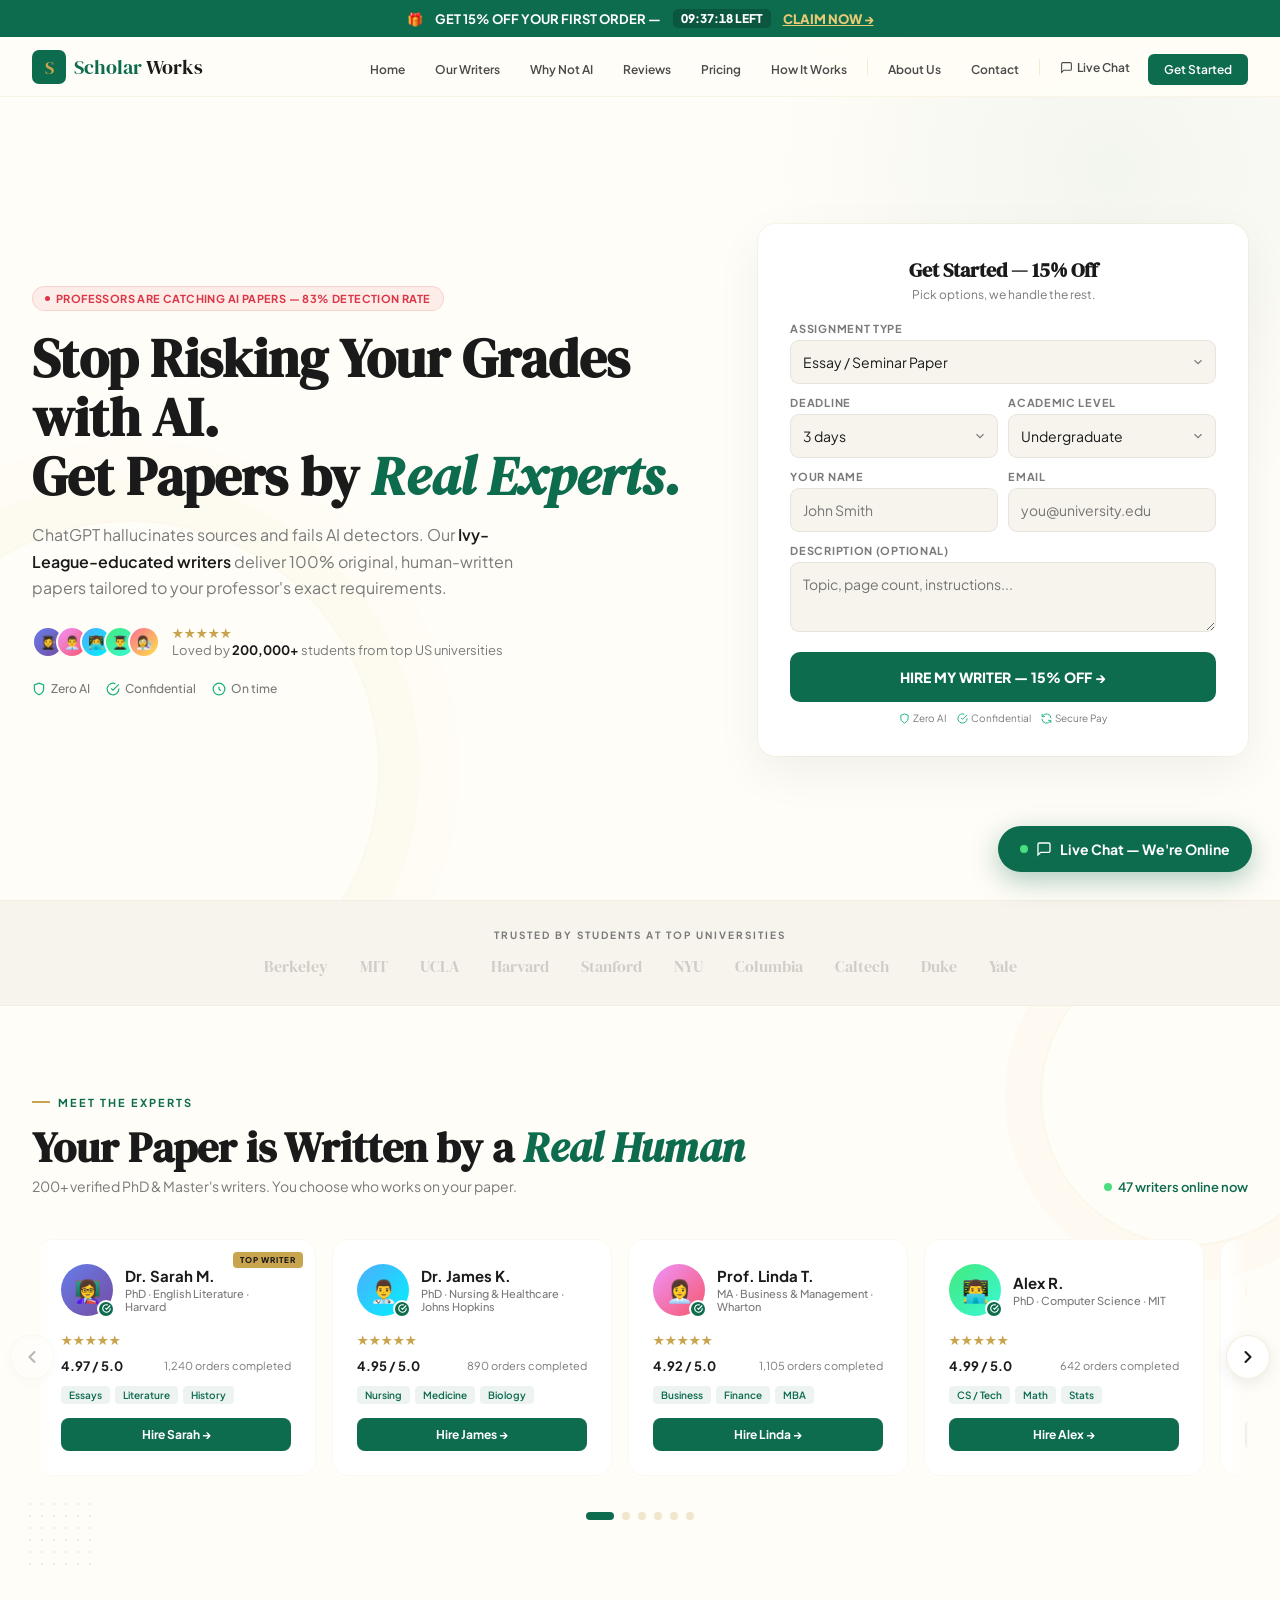
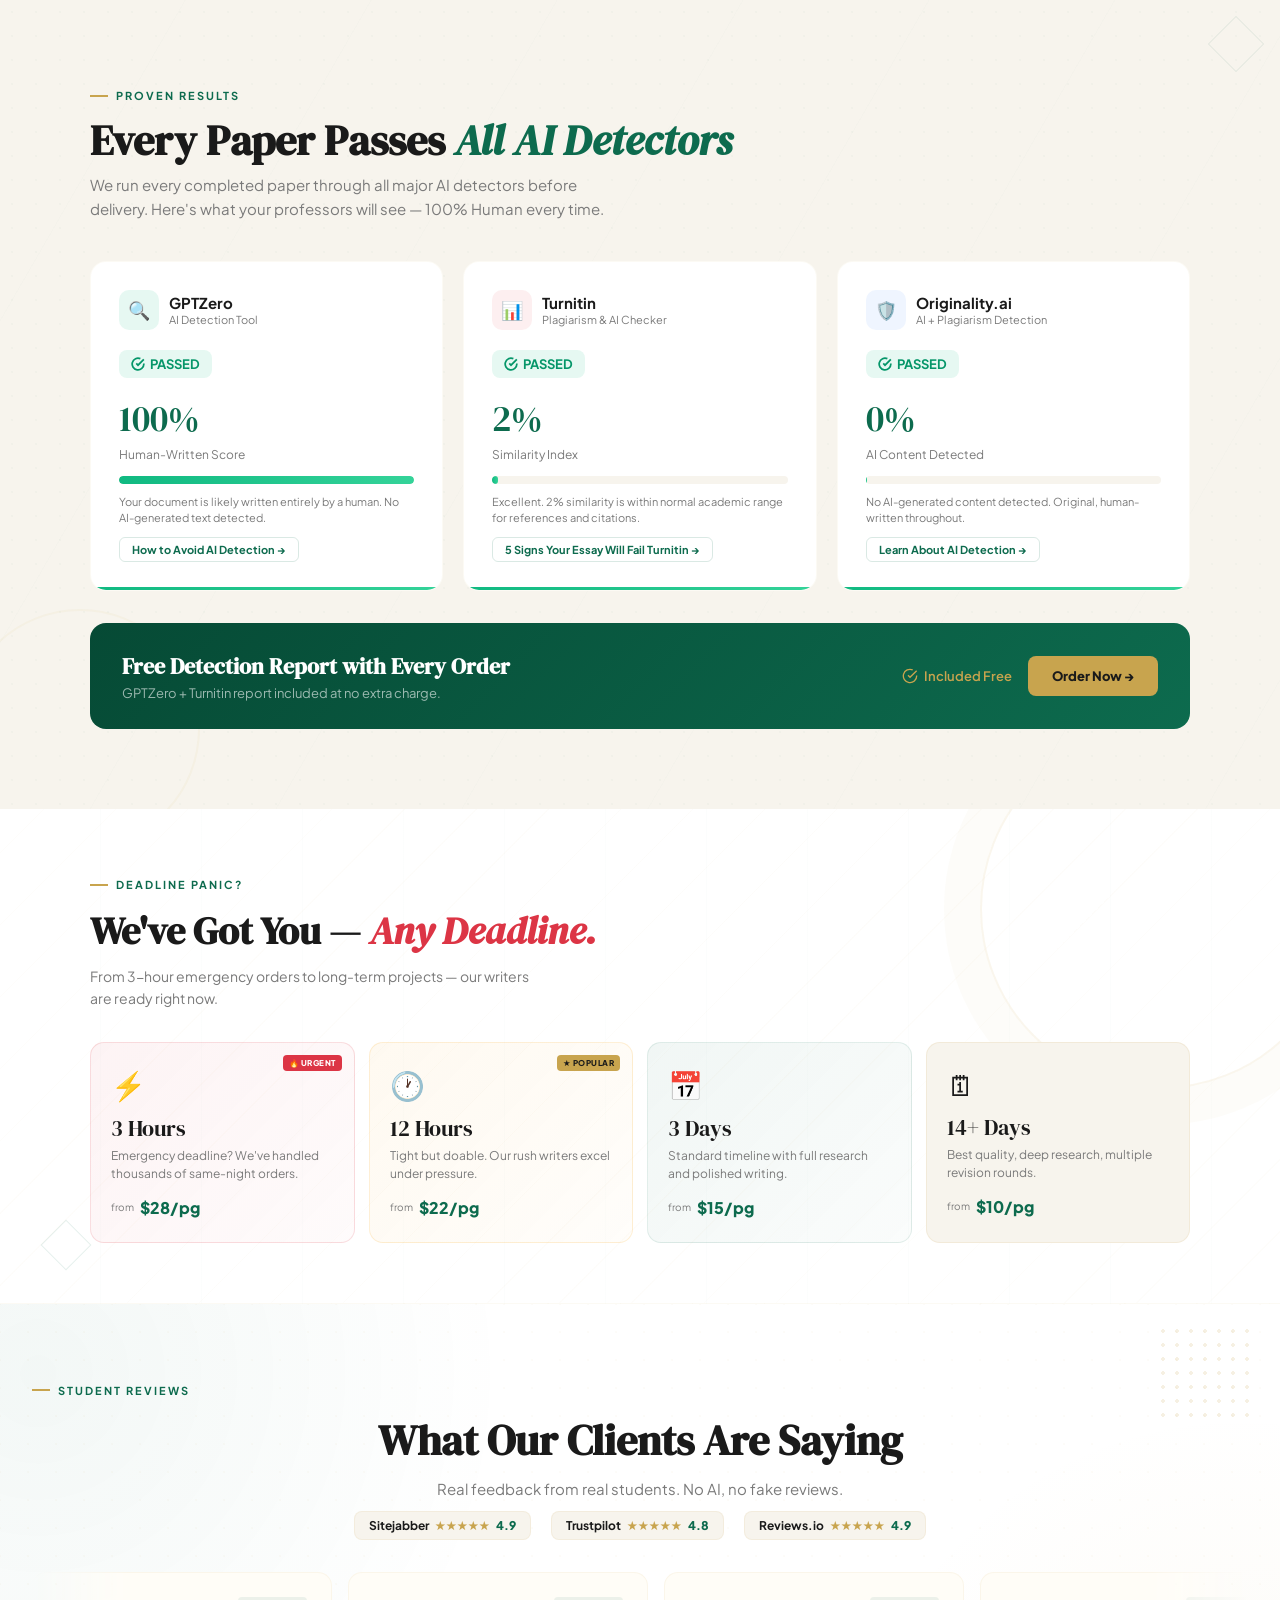
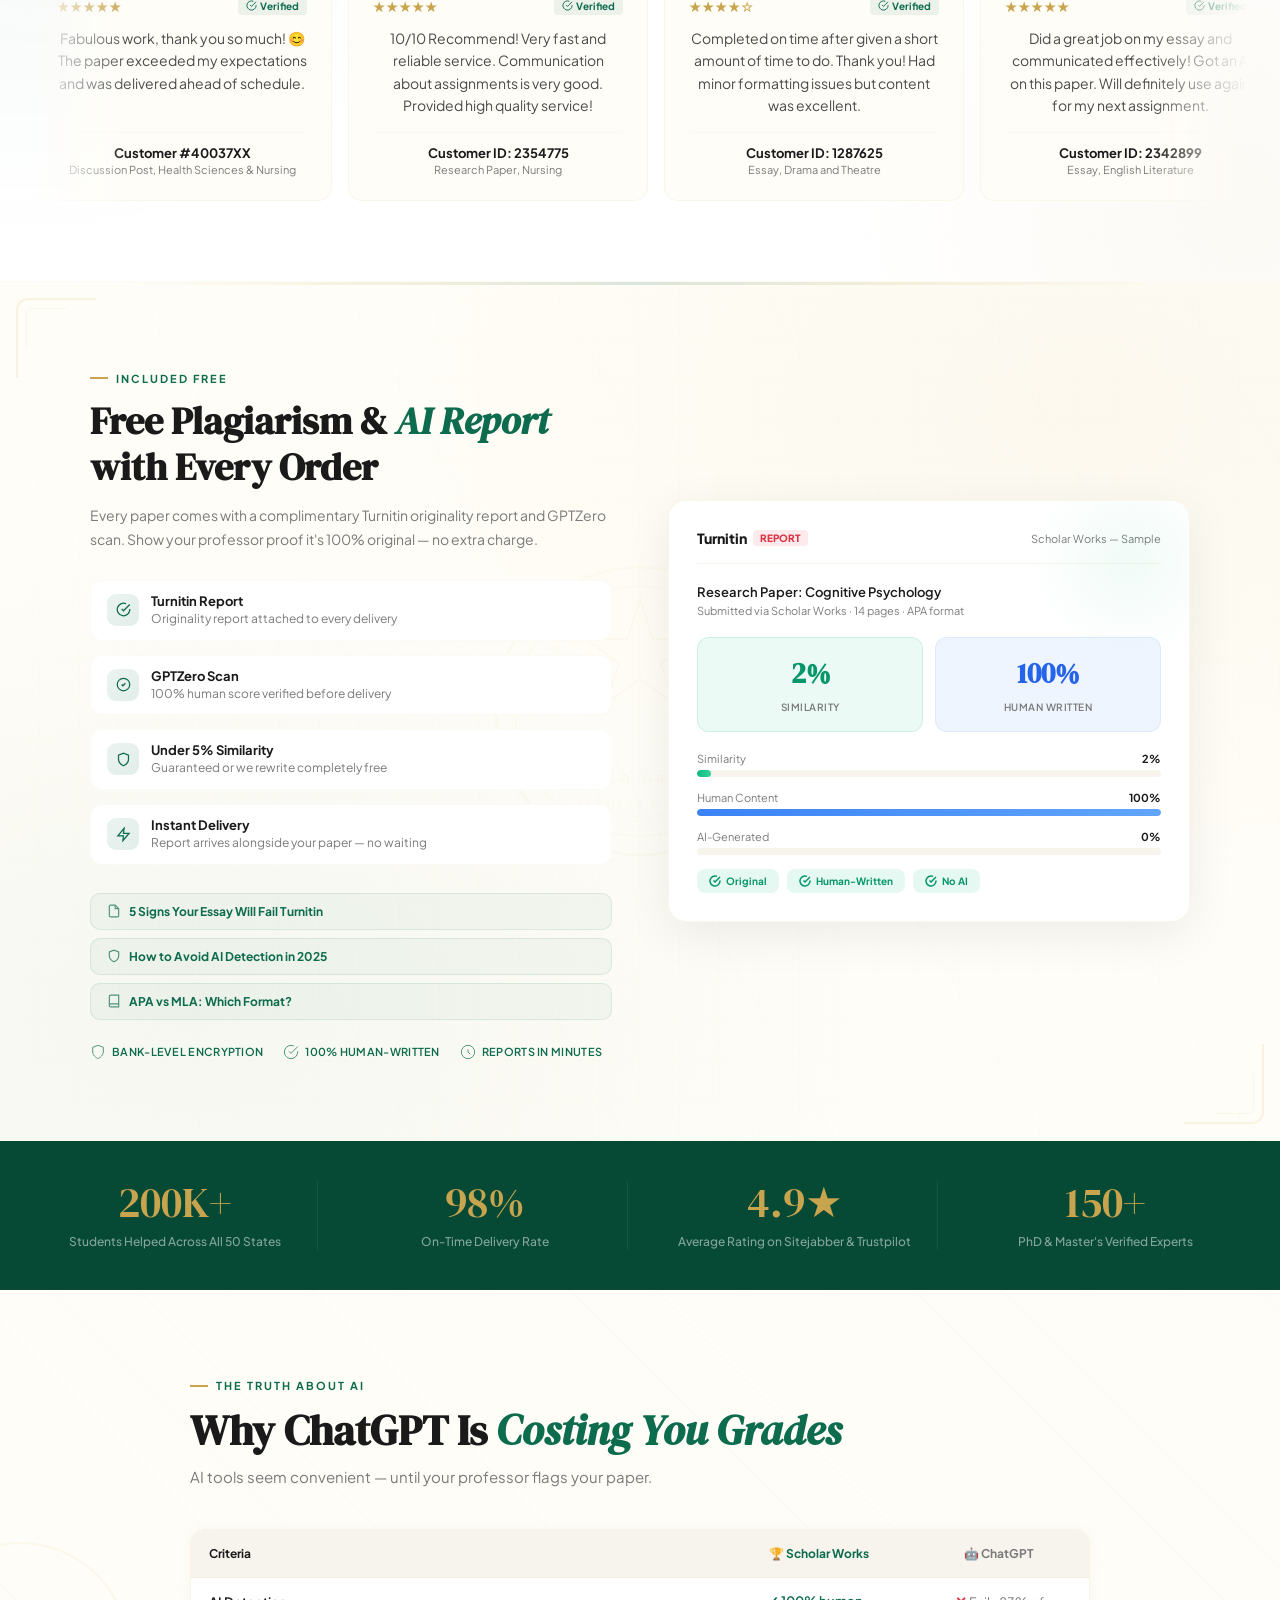
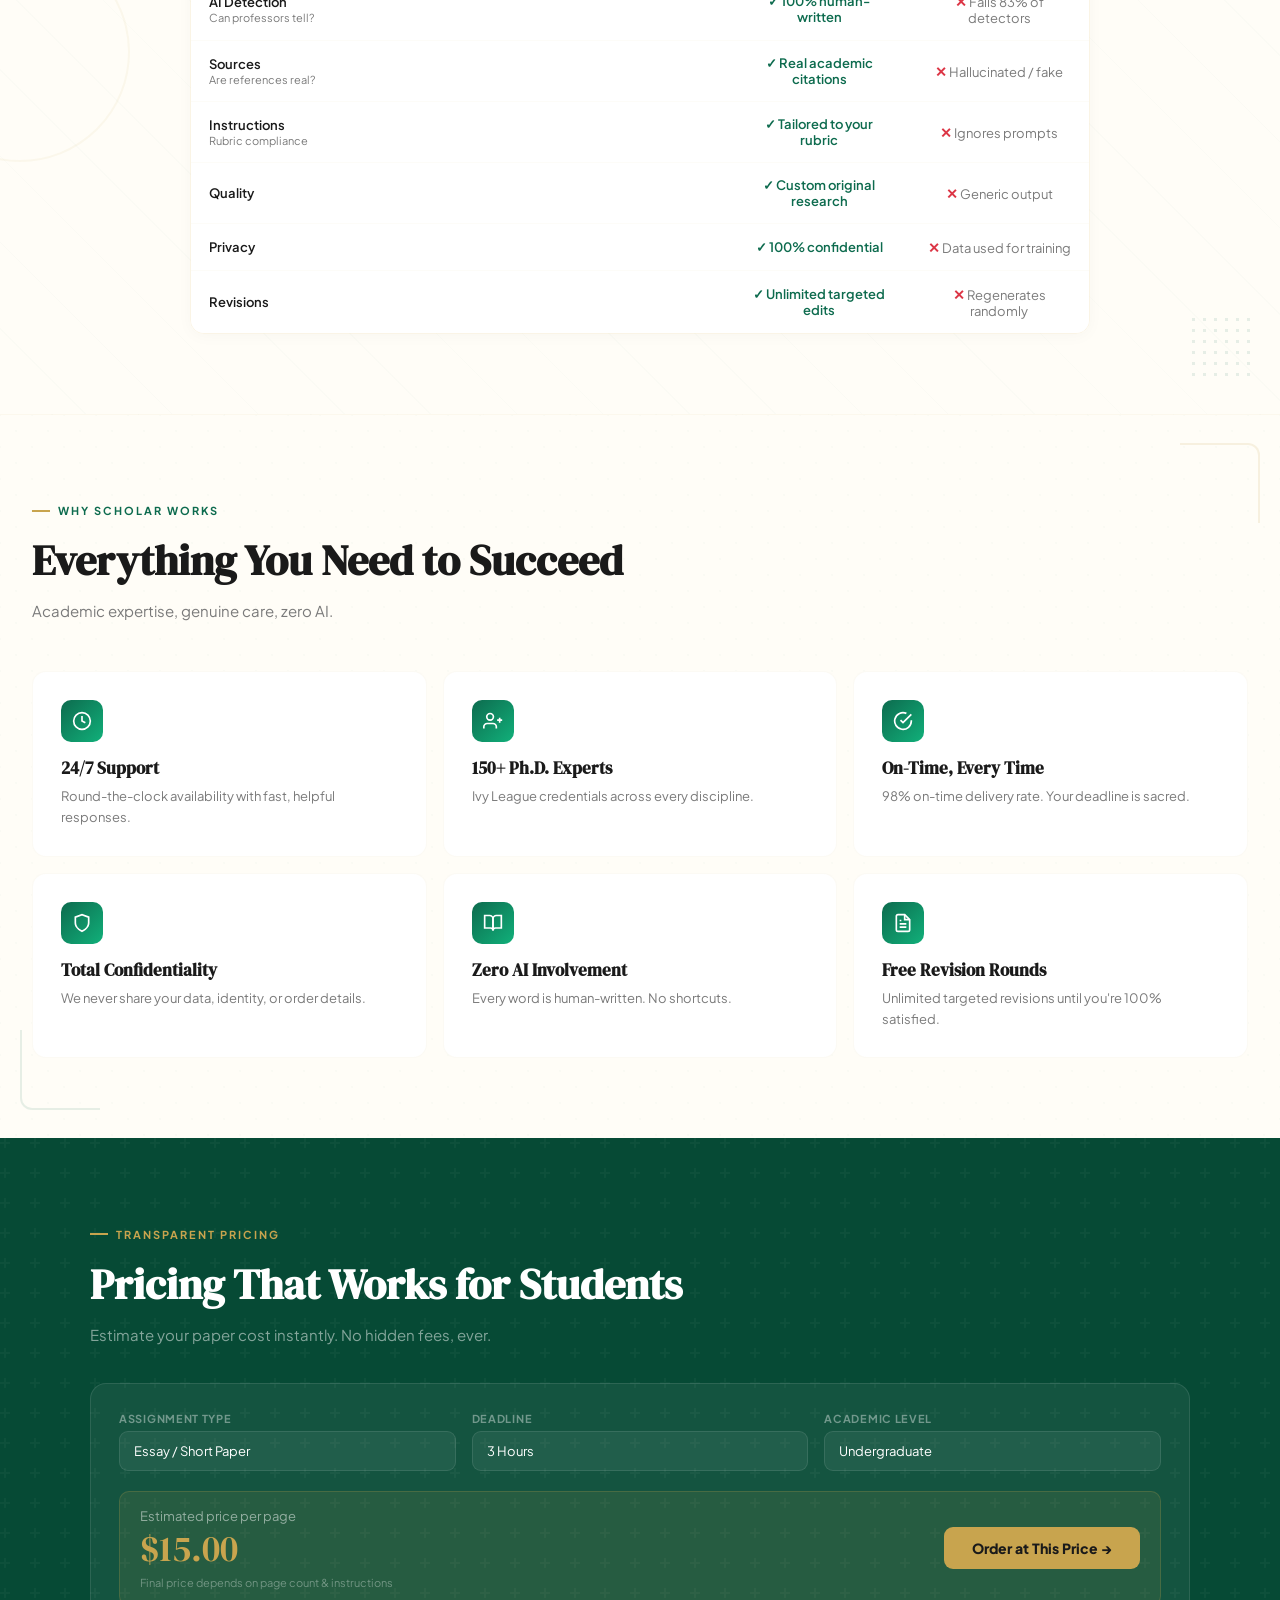
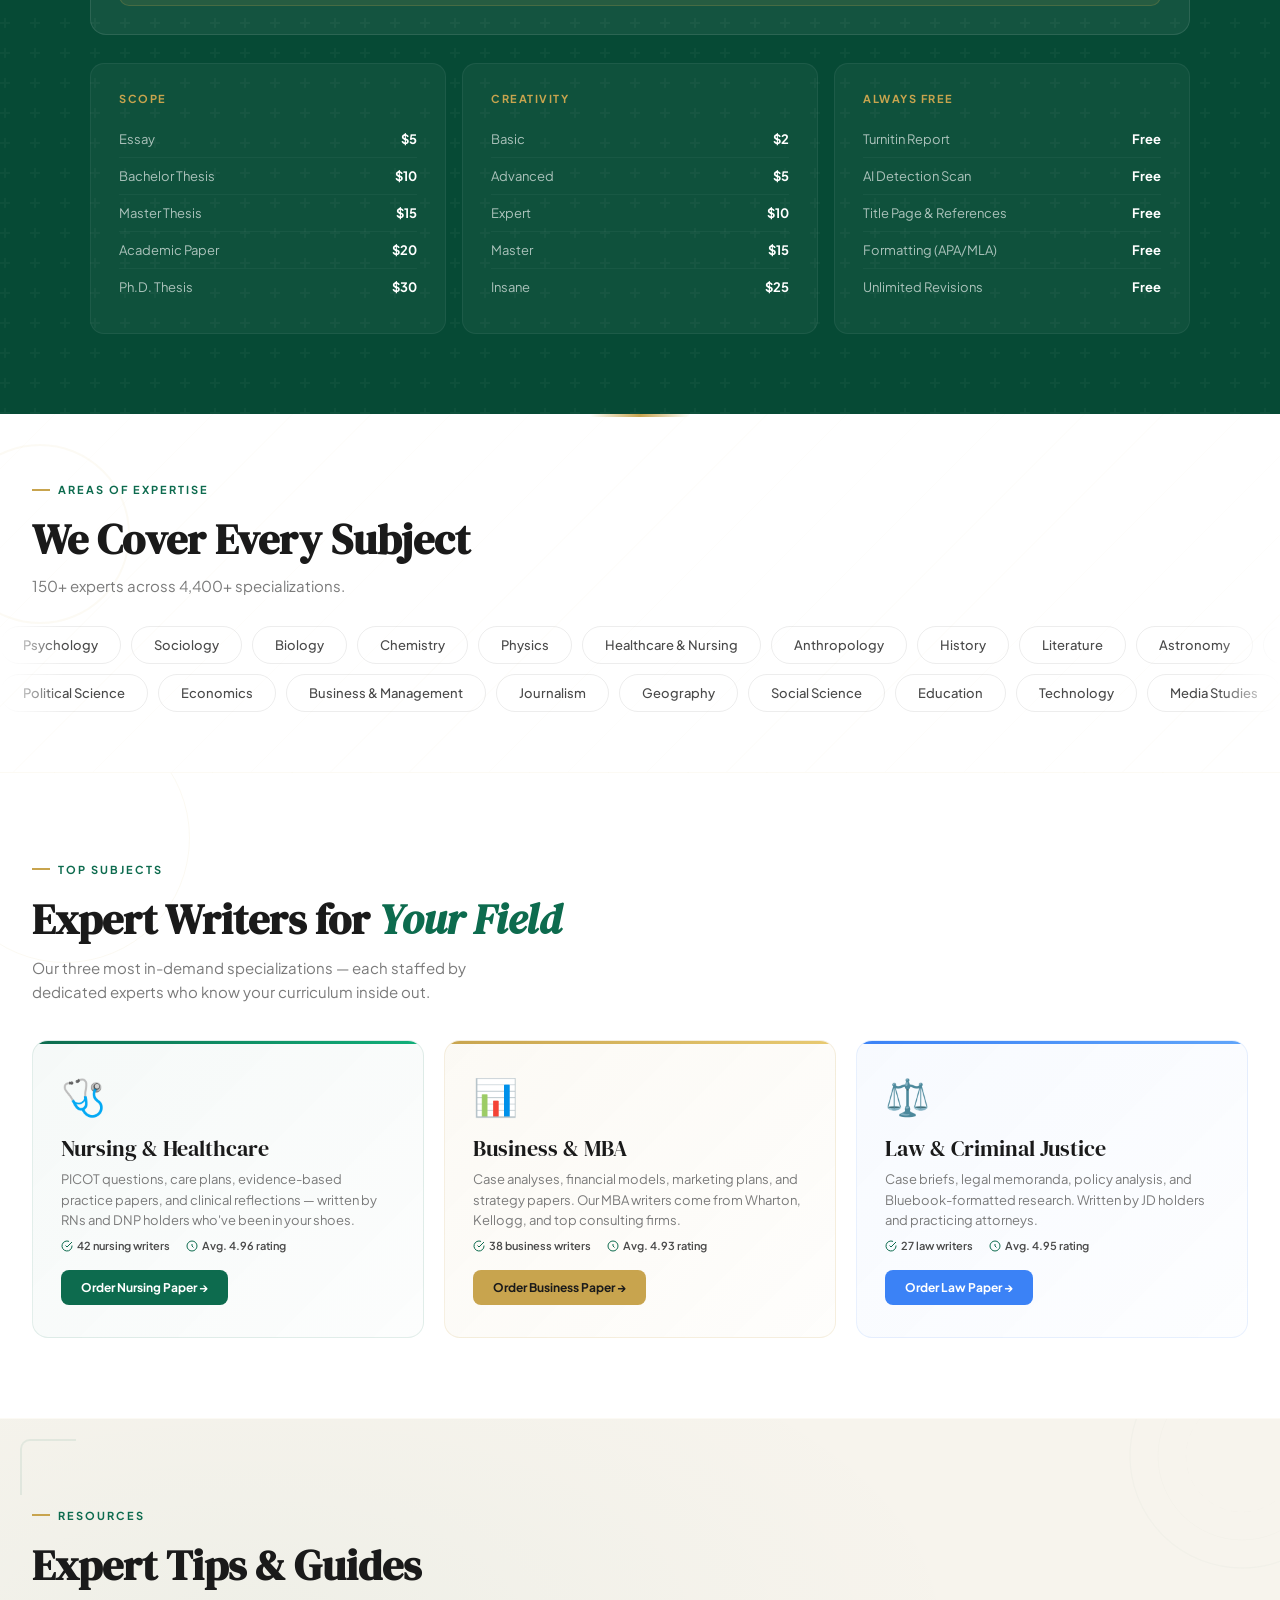
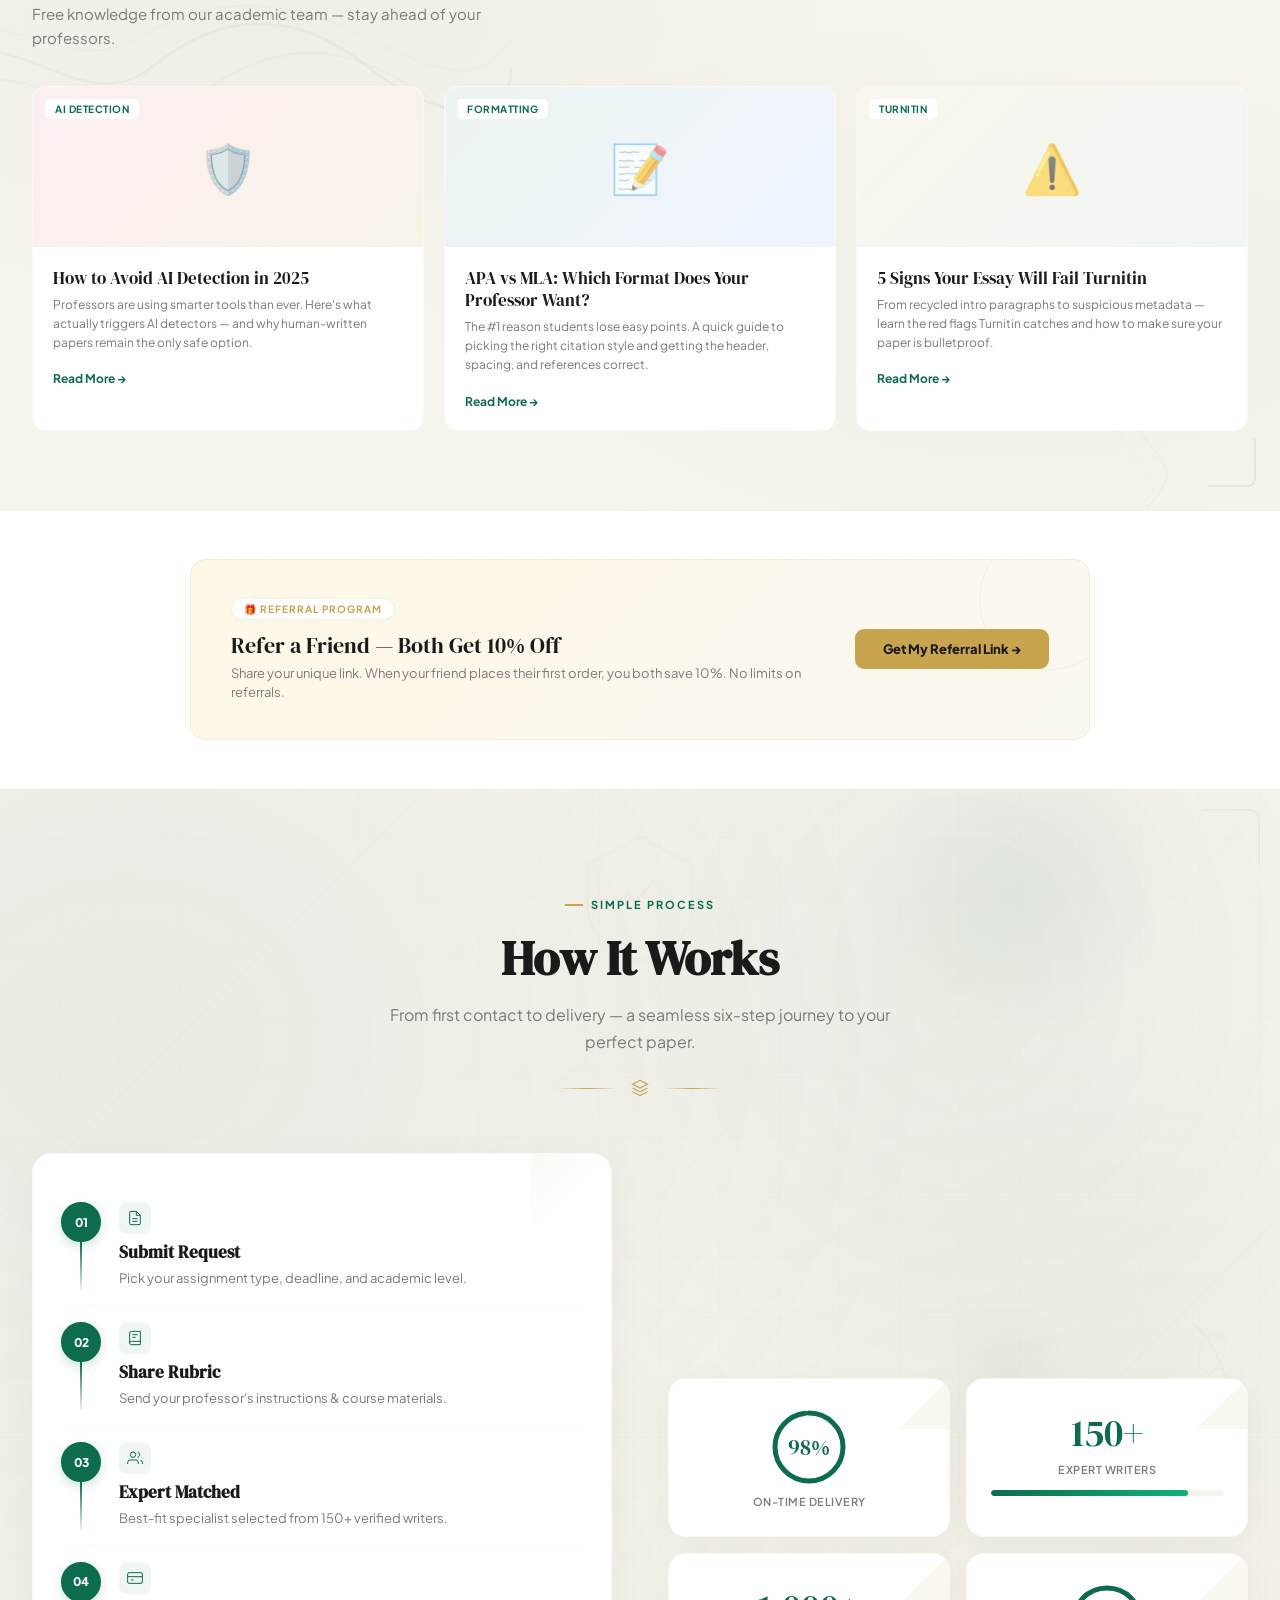
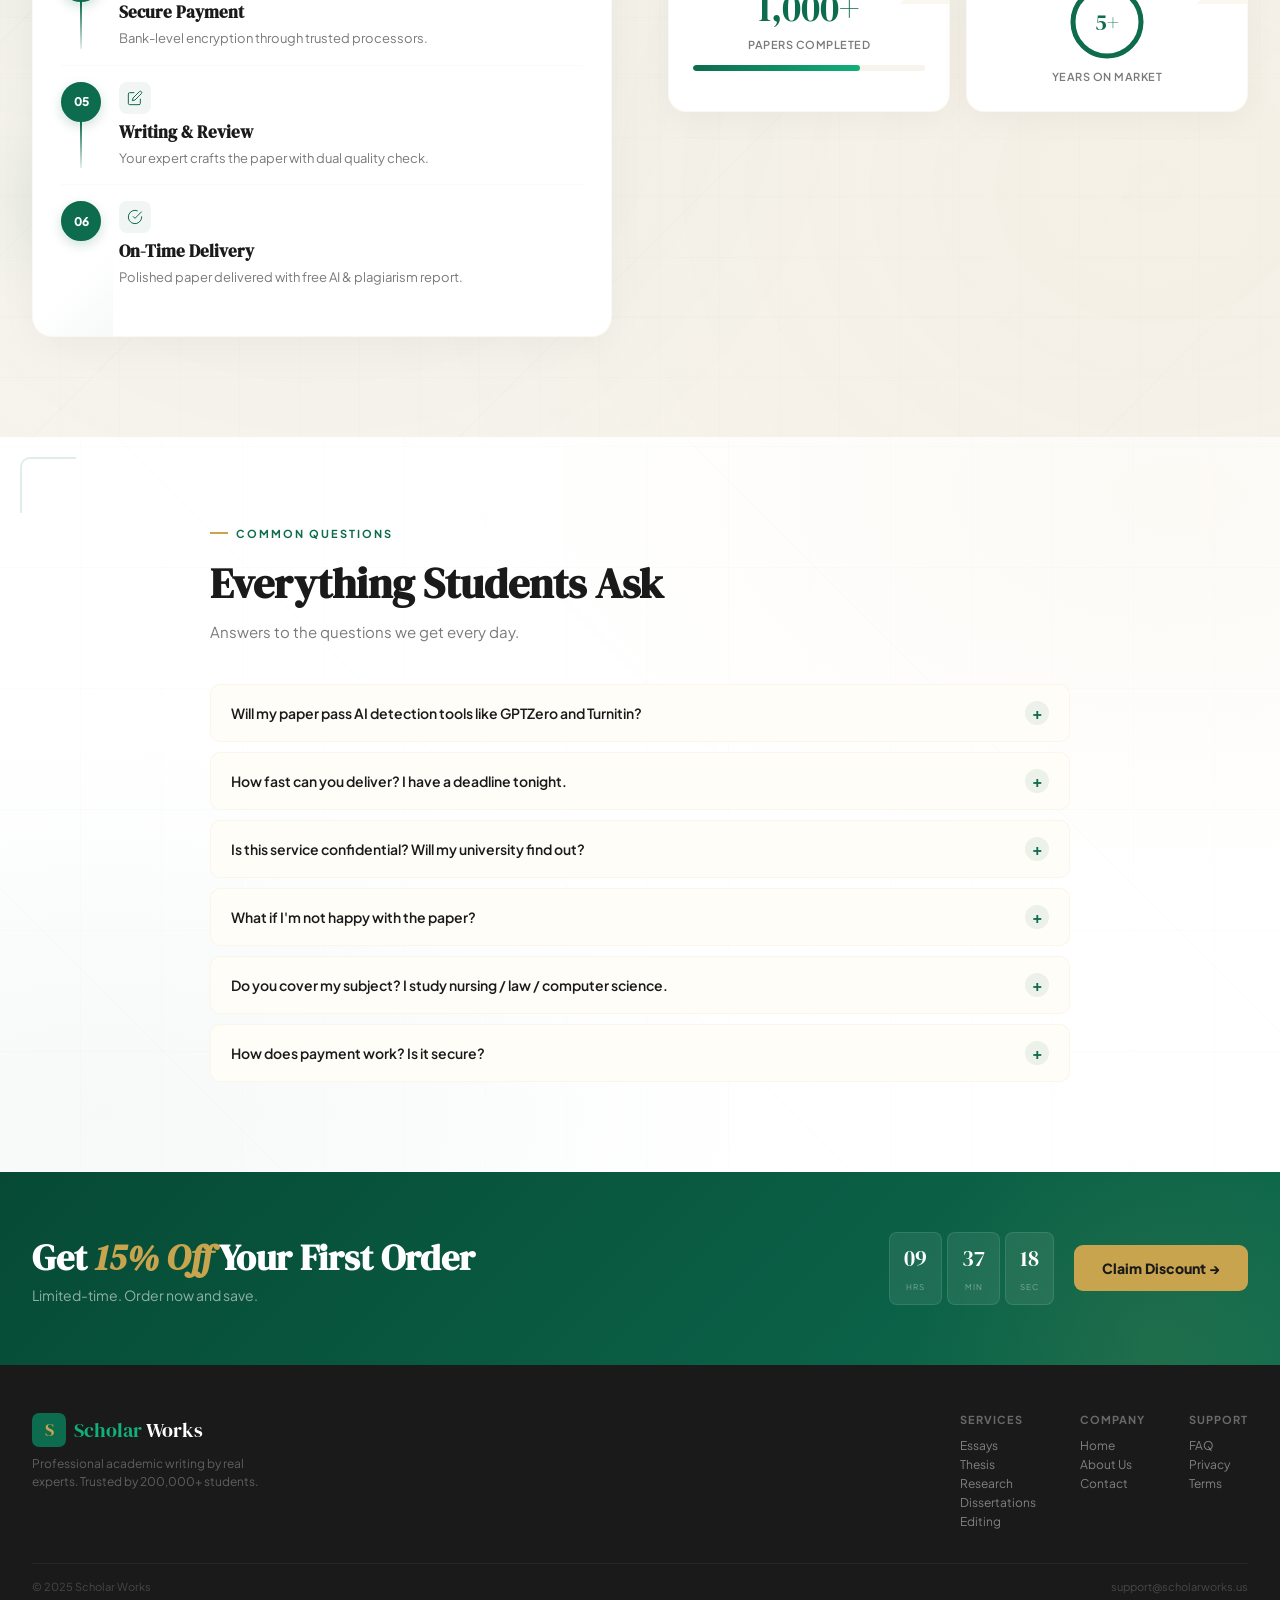
==== commit e7ead1c2: "Add horizontal scrollbar with arrow navigation for writers section - Add 8 new expert writer cards (" ====
--- a/index.html
+++ b/index.html
@@ -113,8 +113,12 @@
       </div>
       <div class="writers-online"><div class="writers-online-dot"></div>47 writers online now</div>
     </div>
-    <div class="writers-track-wrap">
-      <div class="writers-track" id="writersTrack">
+    <div class="writers-scroll-container">
+      <button class="writers-arrow writers-arrow-left" id="writersLeft" aria-label="Scroll left">
+        <svg width="20" height="20" viewBox="0 0 24 24" fill="none" stroke="currentColor" stroke-width="2.5" stroke-linecap="round" stroke-linejoin="round"><path d="M15 18l-6-6 6-6"/></svg>
+      </button>
+      <div class="writers-track-wrap" id="writersWrap">
+        <div class="writers-track" id="writersTrack">
         <div class="wcard wcard-featured">
           <div class="wcard-top">
             <div class="wavatar a1" style="background:linear-gradient(135deg,#667eea,#764ba2)">👩‍🏫
@@ -319,8 +323,97 @@
           <div class="wtags"><span class="wtag">Philosophy</span><span class="wtag">Ethics</span><span class="wtag">Logic</span></div>
           <button class="whire">Hire Anna →</button>
         </div>
-      </div>
-    </div>
+        <div class="wcard">
+          <div class="wcard-top">
+            <div class="wavatar" style="background:linear-gradient(135deg,#f7971e,#ffd200)">👨‍🔬
+              <div class="wavatar-badge"><svg viewBox="0 0 24 24" fill="none" stroke="currentColor" stroke-width="3"><path d="M22 11.08V12a10 10 0 11-5.93-9.14"/><path d="M22 4L12 14.01l-3-3"/></svg></div>
+            </div>
+            <div><div class="wname">Dr. Thomas G.</div><div class="wdeg">PhD · Environmental Science · UC Davis</div></div>
+          </div>
+          <div class="wstars">★★★★★</div>
+          <div class="wrating-row"><span class="wrating">4.94 / 5.0</span><span class="worders">687 orders completed</span></div>
+          <div class="wtags"><span class="wtag">Ecology</span><span class="wtag">Earth Sci</span><span class="wtag">Research</span></div>
+          <button class="whire">Hire Thomas →</button>
+        </div>
+        <div class="wcard">
+          <div class="wcard-top">
+            <div class="wavatar" style="background:linear-gradient(135deg,#ee9ca7,#ffdde1)">👩‍⚖️
+              <div class="wavatar-badge"><svg viewBox="0 0 24 24" fill="none" stroke="currentColor" stroke-width="3"><path d="M22 11.08V12a10 10 0 11-5.93-9.14"/><path d="M22 4L12 14.01l-3-3"/></svg></div>
+            </div>
+            <div><div class="wname">Prof. Claire D.</div><div class="wdeg">JD · Law & Legal Studies · UPenn</div></div>
+          </div>
+          <div class="wstars">★★★★★</div>
+          <div class="wrating-row"><span class="wrating">4.96 / 5.0</span><span class="worders">912 orders completed</span></div>
+          <div class="wtags"><span class="wtag">Law</span><span class="wtag">Criminal Justice</span><span class="wtag">Policy</span></div>
+          <button class="whire">Hire Claire →</button>
+        </div>
+        <div class="wcard wcard-featured">
+          <div class="wcard-top">
+            <div class="wavatar" style="background:linear-gradient(135deg,#2193b0,#6dd5ed)">👨‍💻
+              <div class="wavatar-badge"><svg viewBox="0 0 24 24" fill="none" stroke="currentColor" stroke-width="3"><path d="M22 11.08V12a10 10 0 11-5.93-9.14"/><path d="M22 4L12 14.01l-3-3"/></svg></div>
+            </div>
+            <div><div class="wname">Dr. Raj P.</div><div class="wdeg">PhD · Data Science · Carnegie Mellon</div></div>
+          </div>
+          <div class="wstars">★★★★★</div>
+          <div class="wrating-row"><span class="wrating">4.99 / 5.0</span><span class="worders">1,385 orders completed</span></div>
+          <div class="wtags"><span class="wtag">Data Science</span><span class="wtag">AI / ML</span><span class="wtag">Python</span></div>
+          <button class="whire">Hire Raj →</button>
+        </div>
+        <div class="wcard">
+          <div class="wcard-top">
+            <div class="wavatar" style="background:linear-gradient(135deg,#c471f5,#fa71cd)">👩‍🎓
+              <div class="wavatar-badge"><svg viewBox="0 0 24 24" fill="none" stroke="currentColor" stroke-width="3"><path d="M22 11.08V12a10 10 0 11-5.93-9.14"/><path d="M22 4L12 14.01l-3-3"/></svg></div>
+            </div>
+            <div><div class="wname">Dr. Mei W.</div><div class="wdeg">PhD · Linguistics · Georgetown</div></div>
+          </div>
+          <div class="wstars">★★★★★</div>
+          <div class="wrating-row"><span class="wrating">4.92 / 5.0</span><span class="worders">564 orders completed</span></div>
+          <div class="wtags"><span class="wtag">Linguistics</span><span class="wtag">ESL</span><span class="wtag">Translation</span></div>
+          <button class="whire">Hire Mei →</button>
+        </div>
+        <div class="wcard">
+          <div class="wcard-top">
+            <div class="wavatar" style="background:linear-gradient(135deg,#56ab2f,#a8e063)">👨‍🏫
+              <div class="wavatar-badge"><svg viewBox="0 0 24 24" fill="none" stroke="currentColor" stroke-width="3"><path d="M22 11.08V12a10 10 0 11-5.93-9.14"/><path d="M22 4L12 14.01l-3-3"/></svg></div>
+            </div>
+            <div><div class="wname">Prof. Marcus J.</div><div class="wdeg">PhD · Anthropology · U of Michigan</div></div>
+          </div>
+          <div class="wstars">★★★★★</div>
+          <div class="wrating-row"><span class="wrating">4.91 / 5.0</span><span class="worders">738 orders completed</span></div>
+          <div class="wtags"><span class="wtag">Anthropology</span><span class="wtag">Culture</span><span class="wtag">Research</span></div>
+          <button class="whire">Hire Marcus →</button>
+        </div>
+        <div class="wcard">
+          <div class="wcard-top">
+            <div class="wavatar" style="background:linear-gradient(135deg,#fc5c7d,#6a82fb)">👩‍💼
+              <div class="wavatar-badge"><svg viewBox="0 0 24 24" fill="none" stroke="currentColor" stroke-width="3"><path d="M22 11.08V12a10 10 0 11-5.93-9.14"/><path d="M22 4L12 14.01l-3-3"/></svg></div>
+            </div>
+            <div><div class="wname">Dr. Sophia R.</div><div class="wdeg">PhD · Marketing · Northwestern</div></div>
+          </div>
+          <div class="wstars">★★★★★</div>
+          <div class="wrating-row"><span class="wrating">4.95 / 5.0</span><span class="worders">823 orders completed</span></div>
+          <div class="wtags"><span class="wtag">Marketing</span><span class="wtag">Branding</span><span class="wtag">Strategy</span></div>
+          <button class="whire">Hire Sophia →</button>
+        </div>
+        <div class="wcard">
+          <div class="wcard-top">
+            <div class="wavatar" style="background:linear-gradient(135deg,#373b44,#4286f4)">👨‍⚕️
+              <div class="wavatar-badge"><svg viewBox="0 0 24 24" fill="none" stroke="currentColor" stroke-width="3"><path d="M22 11.08V12a10 10 0 11-5.93-9.14"/><path d="M22 4L12 14.01l-3-3"/></svg></div>
+            </div>
+            <div><div class="wname">Dr. Andre L.</div><div class="wdeg">MD · Pharmacology · Emory</div></div>
+          </div>
+          <div class="wstars">★★★★★</div>
+          <div class="wrating-row"><span class="wrating">4.97 / 5.0</span><span class="worders">491 orders completed</span></div>
+          <div class="wtags"><span class="wtag">Pharmacy</span><span class="wtag">Medicine</span><span class="wtag">Healthcare</span></div>
+          <button class="whire">Hire Andre →</button>
+        </div>
+      </div>
+      </div>
+      <button class="writers-arrow writers-arrow-right" id="writersRight" aria-label="Scroll right">
+        <svg width="20" height="20" viewBox="0 0 24 24" fill="none" stroke="currentColor" stroke-width="2.5" stroke-linecap="round" stroke-linejoin="round"><path d="M9 18l6-6-6-6"/></svg>
+      </button>
+    </div>
+    <div class="writers-dots" id="writersDots"></div>
   </div>
 </section>
 
--- a/css/writers.css
+++ b/css/writers.css
@@ -20,22 +20,95 @@
 .writers-online { display: flex; align-items: center; gap: 6px; font-size: 13px; font-weight: 600; color: var(--em) }
 .writers-online-dot { width: 8px; height: 8px; background: #4ade80; border-radius: 50%; animation: pulse-dot 2s infinite }
 
-/* === AUTO-SCROLL === */
+/* === SCROLL CONTAINER WITH ARROWS === */
+.writers-scroll-container {
+  position: relative;
+  display: flex;
+  align-items: center;
+  gap: 0;
+}
+
+.writers-arrow {
+  position: absolute;
+  top: 50%;
+  transform: translateY(-50%);
+  z-index: 10;
+  width: 44px;
+  height: 44px;
+  border-radius: 50%;
+  border: 1.5px solid rgba(200, 164, 78, .2);
+  background: var(--wh);
+  color: var(--ch);
+  display: flex;
+  align-items: center;
+  justify-content: center;
+  cursor: pointer;
+  box-shadow: 0 4px 16px rgba(0, 0, 0, .08);
+  transition: all .25s ease;
+  flex-shrink: 0;
+}
+.writers-arrow:hover {
+  background: var(--em);
+  color: var(--wh);
+  border-color: var(--em);
+  box-shadow: 0 6px 24px rgba(13, 107, 78, .2);
+  transform: translateY(-50%) scale(1.08);
+}
+.writers-arrow:active { transform: translateY(-50%) scale(.95) }
+.writers-arrow:disabled {
+  opacity: .3;
+  cursor: default;
+  pointer-events: none;
+}
+.writers-arrow svg { stroke: currentColor }
+
+.writers-arrow-left { left: -22px }
+.writers-arrow-right { right: -22px }
+
 .writers-track-wrap {
   overflow: hidden;
   position: relative;
-  mask-image: linear-gradient(90deg, transparent 0%, black 5%, black 95%, transparent 100%);
-  -webkit-mask-image: linear-gradient(90deg, transparent 0%, black 5%, black 95%, transparent 100%);
+  flex: 1;
+  border-radius: 12px;
+  mask-image: linear-gradient(90deg, transparent 0%, black 2%, black 98%, transparent 100%);
+  -webkit-mask-image: linear-gradient(90deg, transparent 0%, black 2%, black 98%, transparent 100%);
 }
 .writers-track {
   display: flex;
   gap: 16px;
   width: max-content;
-  animation: scrollWriters 60s linear infinite;
-}
-.writers-track:hover { animation-play-state: paused }
-@keyframes scrollWriters { 0% { transform: translateX(0) } 100% { transform: translateX(-50%) } }
-
+  transition: transform .45s cubic-bezier(.25, .1, .25, 1);
+  padding: 8px 4px;
+}
+
+/* === PAGINATION DOTS === */
+.writers-dots {
+  display: flex;
+  justify-content: center;
+  align-items: center;
+  gap: 8px;
+  margin-top: 28px;
+}
+.writers-dot {
+  width: 8px;
+  height: 8px;
+  border-radius: 50%;
+  background: rgba(200, 164, 78, .25);
+  border: none;
+  cursor: pointer;
+  transition: all .3s ease;
+  padding: 0;
+}
+.writers-dot.active {
+  width: 28px;
+  border-radius: 4px;
+  background: var(--em);
+}
+.writers-dot:hover:not(.active) {
+  background: rgba(13, 107, 78, .3);
+}
+
+/* === CARDS === */
 .wcard {
   width: 280px;
   flex-shrink: 0;
--- a/css/responsive.css
+++ b/css/responsive.css
@@ -67,6 +67,10 @@
 
   /* Writers */
   .writers { padding: 48px 16px }
+  .writers-arrow { width: 36px; height: 36px }
+  .writers-arrow-left { left: -8px }
+  .writers-arrow-right { right: -8px }
+  .writers-scroll-container { margin: 0 8px }
   .wcard { width: 220px; padding: 16px; border-radius: 12px }
   .wavatar { width: 40px; height: 40px; font-size: 18px }
   .wname { font-size: 13px }
@@ -76,7 +80,9 @@
   .worders { font-size: 10px }
   .wtag { font-size: 9px; padding: 2px 6px }
   .whire { padding: 7px; font-size: 11px }
-  .writers-track { animation-duration: 45s }
+  .writers-dots { margin-top: 20px; gap: 6px }
+  .writers-dot { width: 6px; height: 6px }
+  .writers-dot.active { width: 22px }
 
   /* Reviews */
   .rev-section { padding: 48px 16px }
@@ -289,7 +295,22 @@
 
 /* ---- Max 480px ---- */
 @media (max-width: 480px) {
-  .wcard { width: 200px }
+  .writers-arrow { display: none }
+  .writers-scroll-container { margin: 0 }
+  .writers-track-wrap {
+    overflow-x: auto;
+    -webkit-overflow-scrolling: touch;
+    scrollbar-width: none;
+    mask-image: none;
+    -webkit-mask-image: none;
+  }
+  .writers-track-wrap::-webkit-scrollbar { display: none }
+  .writers-track { transition: none; padding: 8px 0 }
+  .wcard { width: 240px }
+  .writers-head { margin-bottom: 24px }
+  .writers-head-l h2 { font-size: 24px }
+  .writers-head-l p { font-size: 12px }
+  .writers-online { font-size: 11px }
   .exit-box { padding: 28px 20px }
   .exit-box h2 { font-size: 22px }
   .exit-input-row { flex-direction: column }
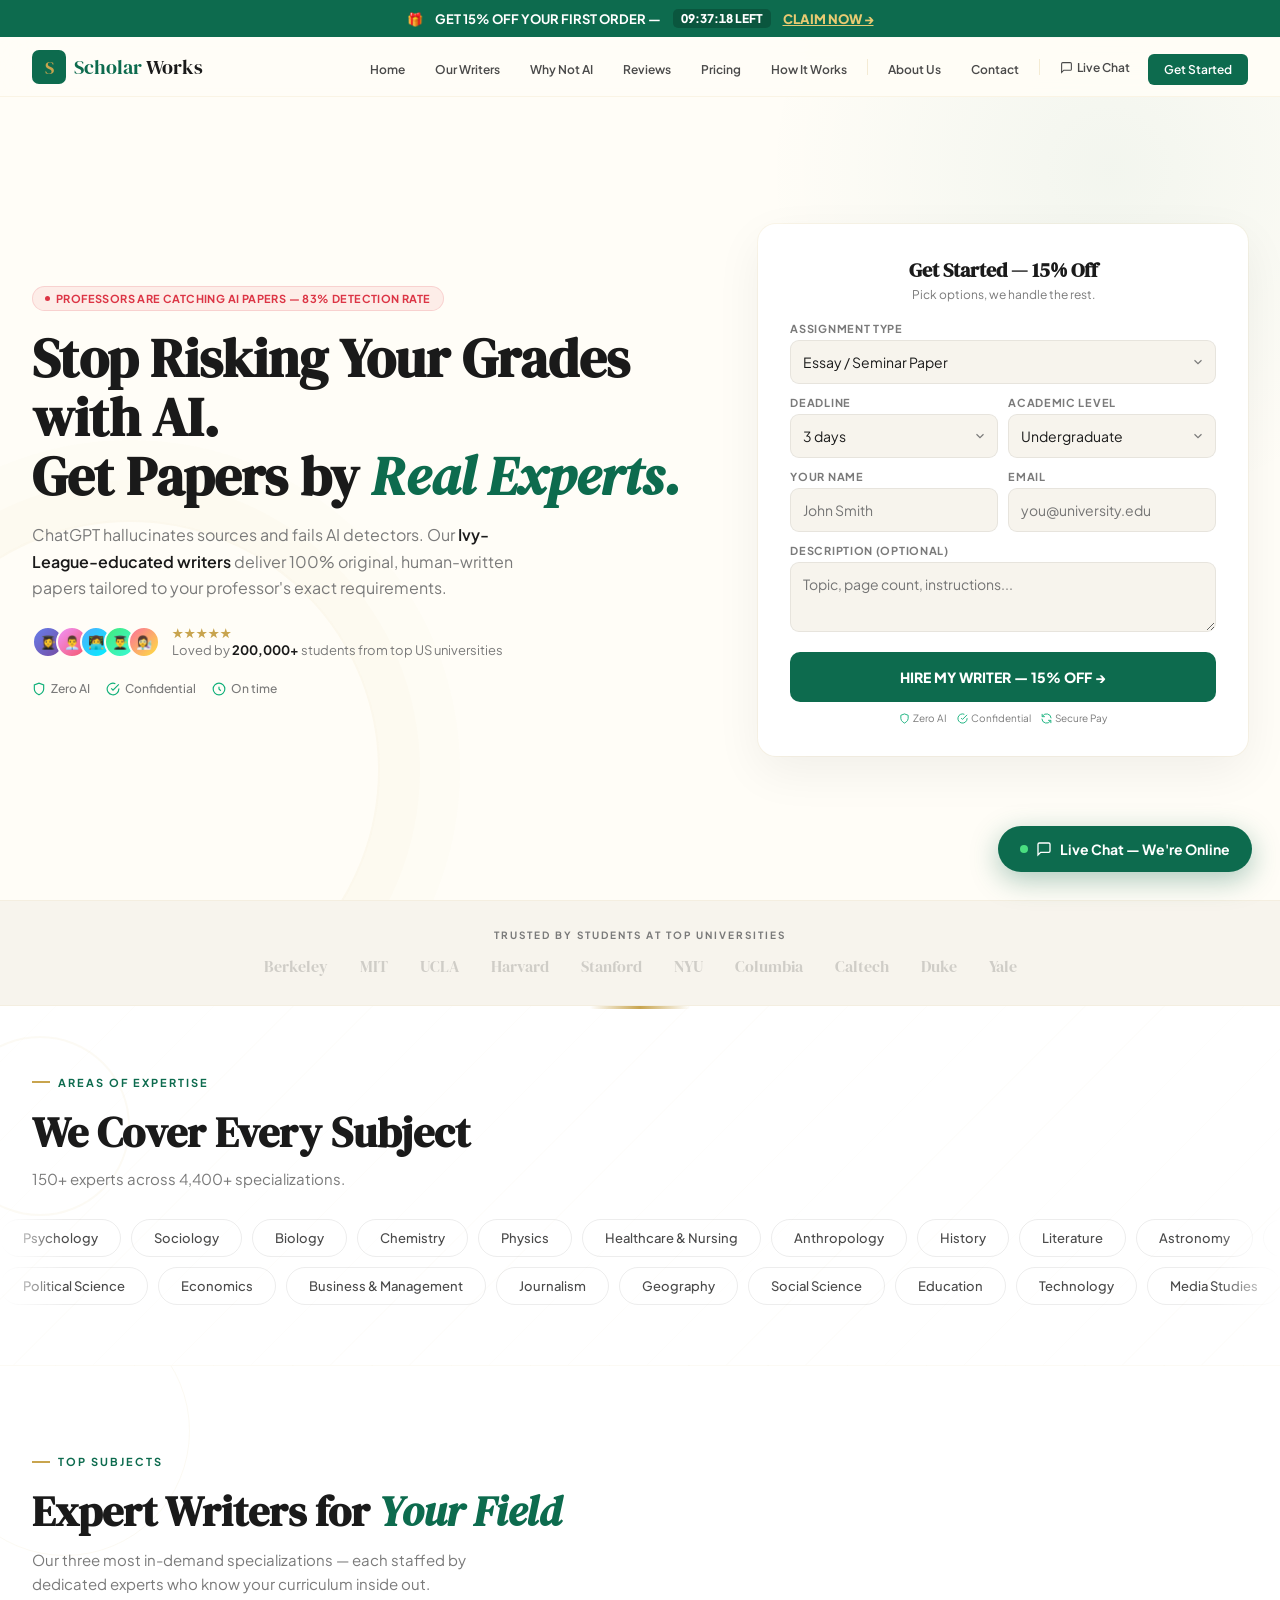
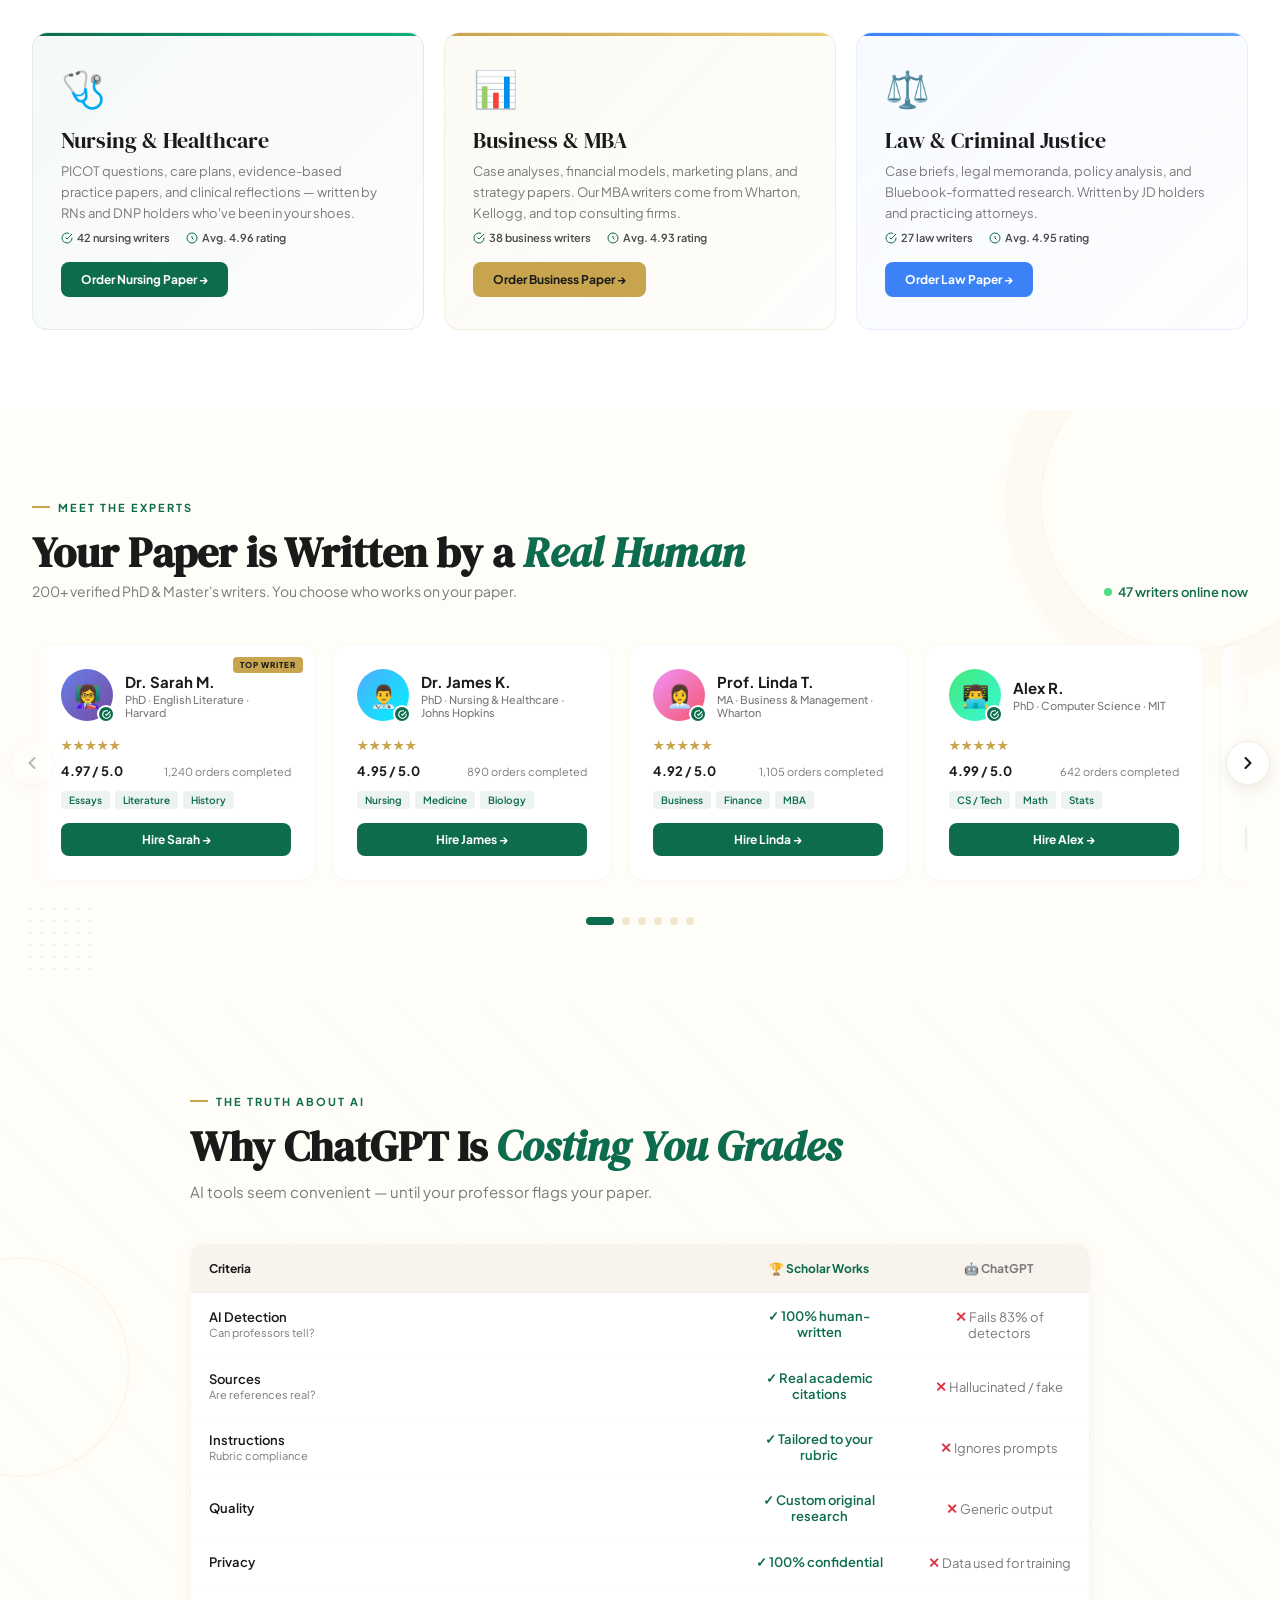
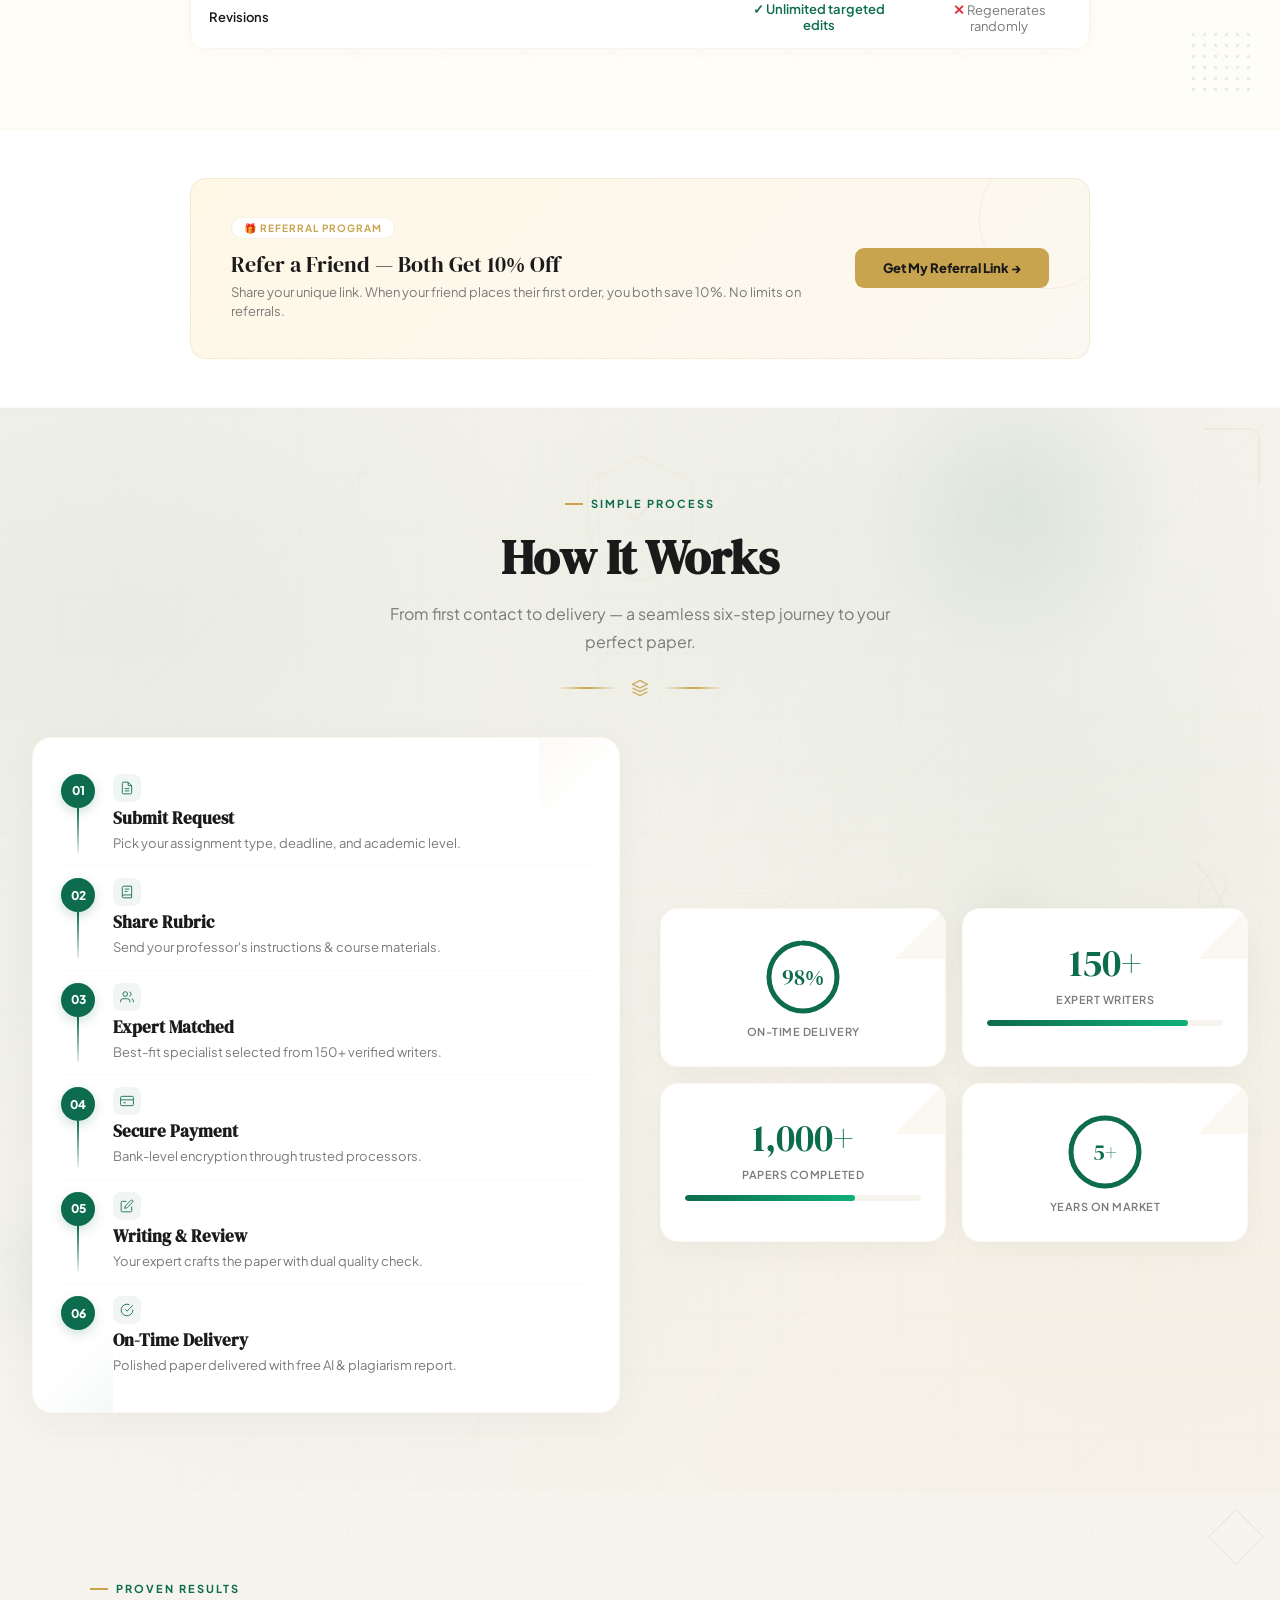
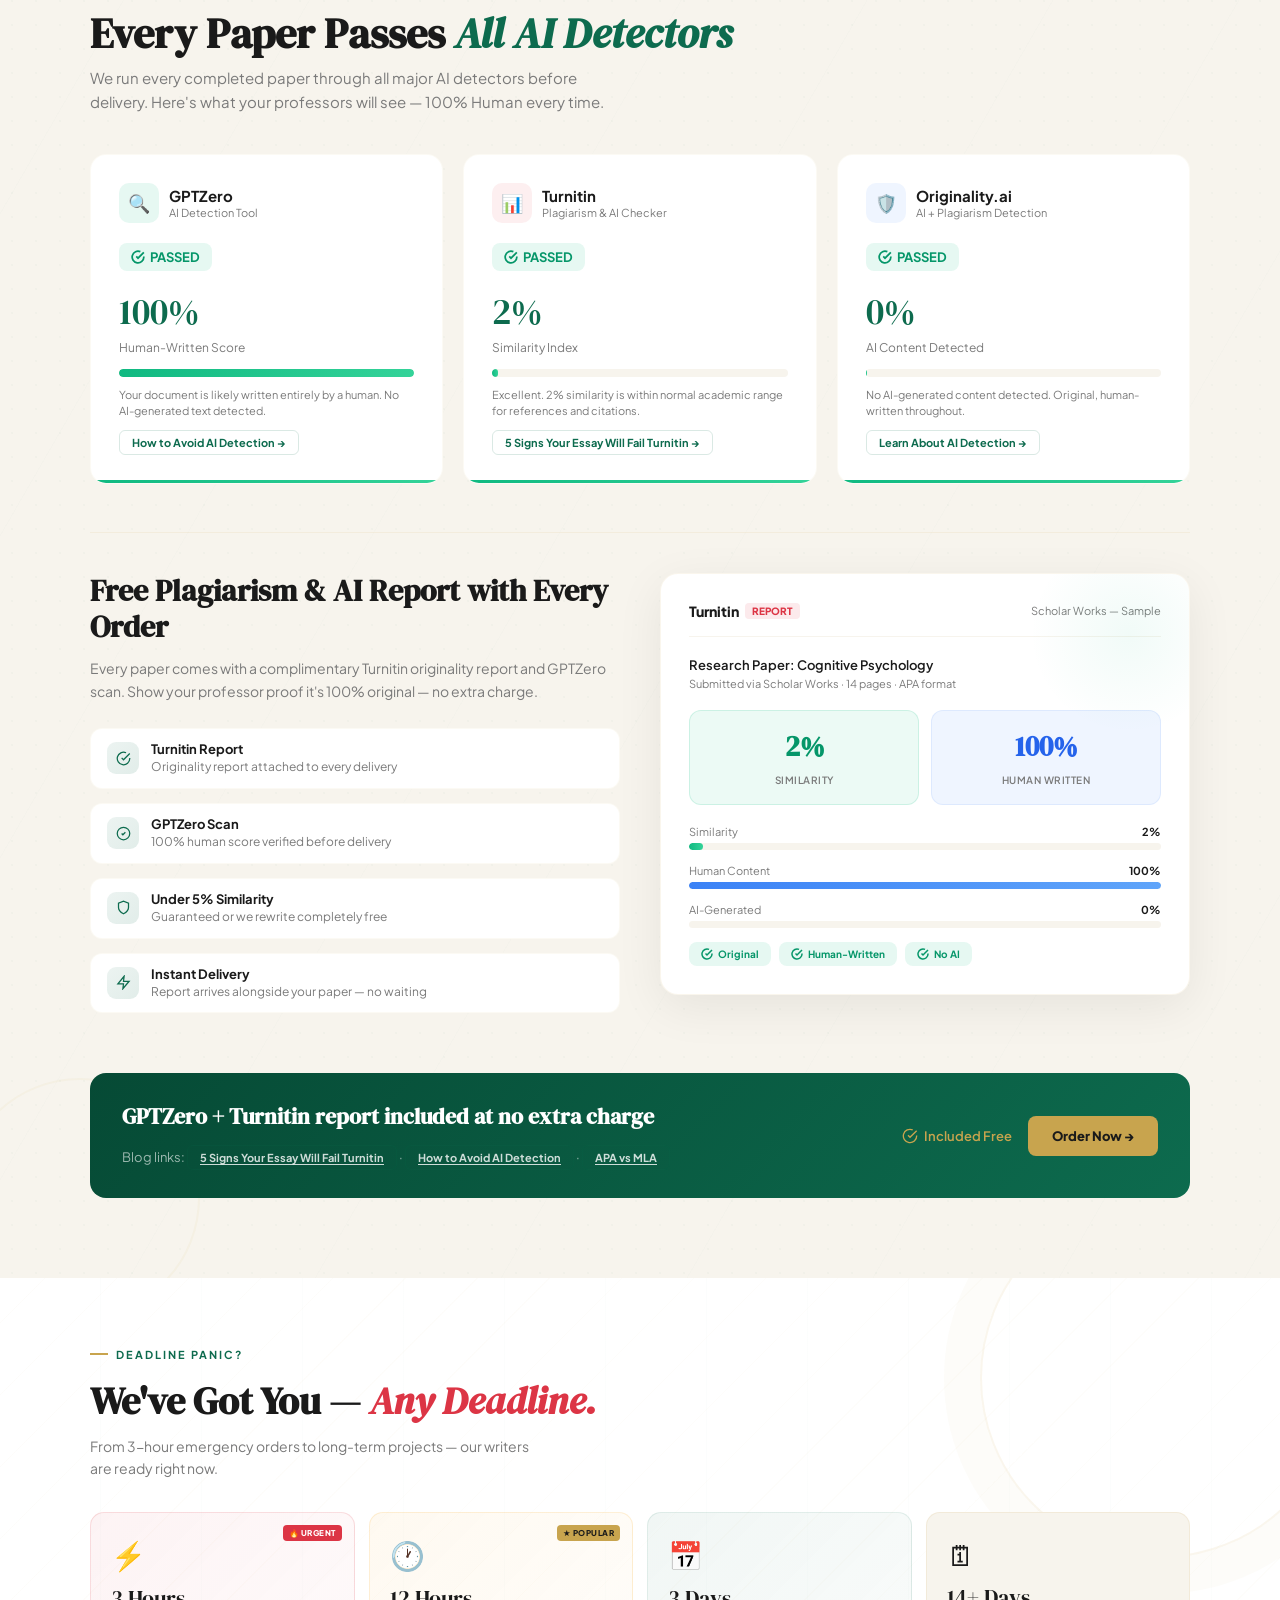
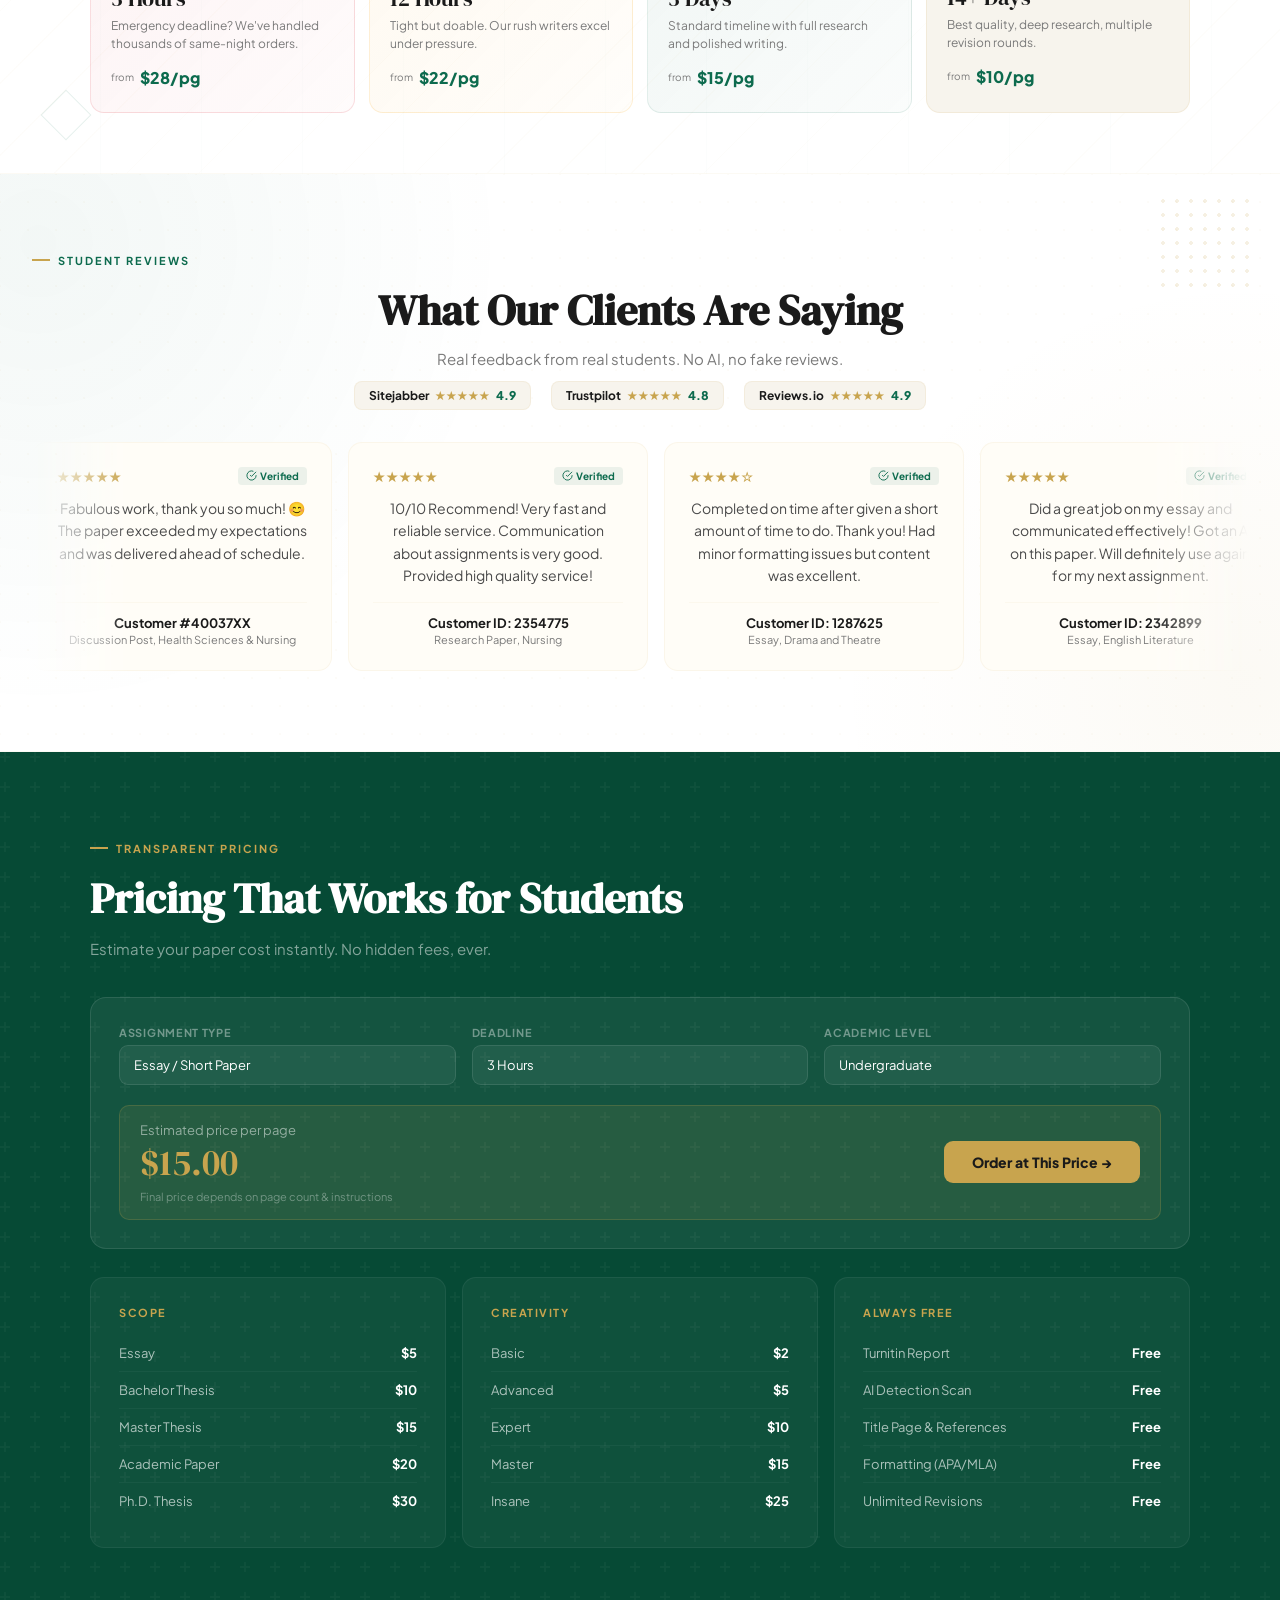
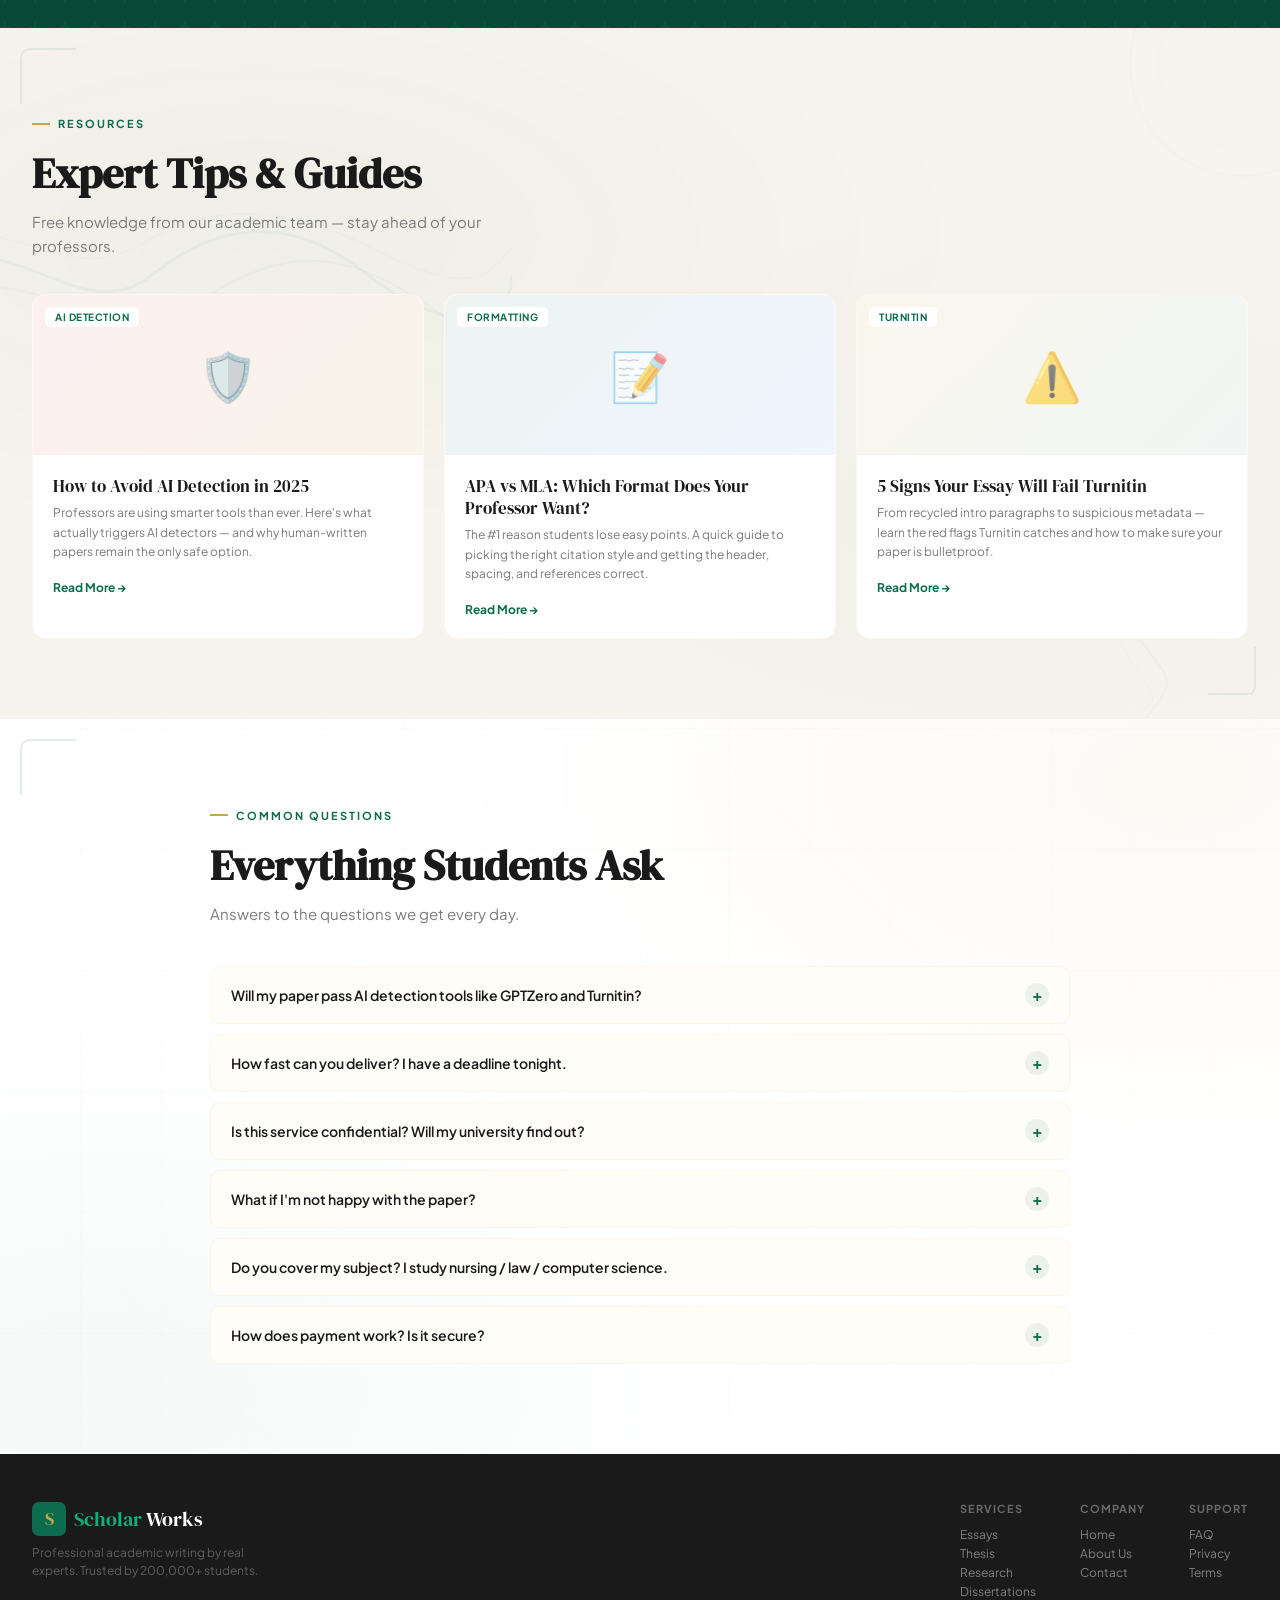
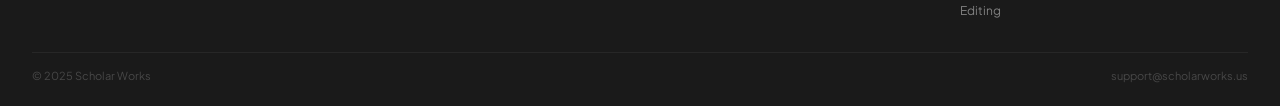
==== commit ac2cdbdf: "Reorganize homepage blocks and merge duplicate AI/plagiarism sections Reorder homepage sections per " ====
--- a/index.html
+++ b/index.html
@@ -101,6 +101,53 @@
 <div class="tbar"><div class="tlb">Trusted by Students at Top Universities</div><div class="tlogos"><span class="tl">Berkeley</span><span class="tl">MIT</span><span class="tl">UCLA</span><span class="tl">Harvard</span><span class="tl">Stanford</span><span class="tl">NYU</span><span class="tl">Columbia</span><span class="tl">Caltech</span><span class="tl">Duke</span><span class="tl">Yale</span></div></div>
 
 
+<!-- SUBJECTS MARQUEE -->
+<section class="subj" id="subj-sec">
+  <div class="subj-head"><div class="stag rv">Areas of Expertise</div><h2 class="rv">We Cover Every Subject</h2><p class="subj-d rv">150+ experts across 4,400+ specializations.</p></div>
+  <div class="marquee"><div class="marquee-track"><span class="st2">Psychology</span><span class="st2">Sociology</span><span class="st2">Biology</span><span class="st2">Chemistry</span><span class="st2">Physics</span><span class="st2">Healthcare & Nursing</span><span class="st2">Anthropology</span><span class="st2">History</span><span class="st2">Literature</span><span class="st2">Astronomy</span><span class="st2">Statistics</span><span class="st2">Calculus</span><span class="st2">Finance</span><span class="st2">Medicine</span><span class="st2">Engineering</span><span class="st2">Computer Sciences</span><span class="st2">Law</span><span class="st2">Psychology</span><span class="st2">Sociology</span><span class="st2">Biology</span><span class="st2">Chemistry</span><span class="st2">Physics</span><span class="st2">Healthcare & Nursing</span><span class="st2">Anthropology</span><span class="st2">History</span><span class="st2">Literature</span><span class="st2">Astronomy</span><span class="st2">Statistics</span><span class="st2">Calculus</span><span class="st2">Finance</span><span class="st2">Medicine</span><span class="st2">Engineering</span><span class="st2">Computer Sciences</span><span class="st2">Law</span></div></div>
+  <div class="marquee marquee2"><div class="marquee-track"><span class="st2">Political Science</span><span class="st2">Economics</span><span class="st2">Business & Management</span><span class="st2">Journalism</span><span class="st2">Geography</span><span class="st2">Social Science</span><span class="st2">Education</span><span class="st2">Technology</span><span class="st2">Media Studies</span><span class="st2">Philosophy</span><span class="st2">Archaeology</span><span class="st2">Earth Sciences</span><span class="st2">Public Administration</span><span class="st2">Military Sciences</span><span class="st2">Space Sciences</span><span class="st2">Divinity</span><span class="st2">Political Science</span><span class="st2">Economics</span><span class="st2">Business & Management</span><span class="st2">Journalism</span><span class="st2">Geography</span><span class="st2">Social Science</span><span class="st2">Education</span><span class="st2">Technology</span><span class="st2">Media Studies</span><span class="st2">Philosophy</span><span class="st2">Archaeology</span><span class="st2">Earth Sciences</span><span class="st2">Public Administration</span><span class="st2">Military Sciences</span><span class="st2">Space Sciences</span><span class="st2">Divinity</span></div></div>
+</section>
+
+<!-- NICHE LANDING CARDS -->
+<section class="niches" id="niches-sec">
+  <div class="niches-in">
+    <div class="stag rv">Top Subjects</div>
+    <h2 class="rv">Expert Writers for <em>Your Field</em></h2>
+    <p class="rv niches-desc">Our three most in-demand specializations — each staffed by dedicated experts who know your curriculum inside out.</p>
+    <div class="niches-grid">
+      <div class="niche-card niche-nursing rv">
+        <span class="niche-icon">🩺</span>
+        <div class="niche-title">Nursing & Healthcare</div>
+        <div class="niche-desc">PICOT questions, care plans, evidence-based practice papers, and clinical reflections — written by RNs and DNP holders who've been in your shoes.</div>
+        <div class="niche-stats">
+          <span class="niche-stat"><svg viewBox="0 0 24 24" fill="none" stroke="currentColor" stroke-width="2"><path d="M22 11.08V12a10 10 0 11-5.93-9.14"/><path d="M22 4L12 14.01l-3-3"/></svg>42 nursing writers</span>
+          <span class="niche-stat"><svg viewBox="0 0 24 24" fill="none" stroke="currentColor" stroke-width="2"><path d="M12 8v4l3 3"/><circle cx="12" cy="12" r="10"/></svg>Avg. 4.96 rating</span>
+        </div>
+        <button class="niche-cta" onclick="nav2('home')">Order Nursing Paper →</button>
+      </div>
+      <div class="niche-card niche-business rv">
+        <span class="niche-icon">📊</span>
+        <div class="niche-title">Business & MBA</div>
+        <div class="niche-desc">Case analyses, financial models, marketing plans, and strategy papers. Our MBA writers come from Wharton, Kellogg, and top consulting firms.</div>
+        <div class="niche-stats">
+          <span class="niche-stat"><svg viewBox="0 0 24 24" fill="none" stroke="currentColor" stroke-width="2"><path d="M22 11.08V12a10 10 0 11-5.93-9.14"/><path d="M22 4L12 14.01l-3-3"/></svg>38 business writers</span>
+          <span class="niche-stat"><svg viewBox="0 0 24 24" fill="none" stroke="currentColor" stroke-width="2"><path d="M12 8v4l3 3"/><circle cx="12" cy="12" r="10"/></svg>Avg. 4.93 rating</span>
+        </div>
+        <button class="niche-cta" onclick="nav2('home')">Order Business Paper →</button>
+      </div>
+      <div class="niche-card niche-law rv">
+        <span class="niche-icon">⚖️</span>
+        <div class="niche-title">Law & Criminal Justice</div>
+        <div class="niche-desc">Case briefs, legal memoranda, policy analysis, and Bluebook-formatted research. Written by JD holders and practicing attorneys.</div>
+        <div class="niche-stats">
+          <span class="niche-stat"><svg viewBox="0 0 24 24" fill="none" stroke="currentColor" stroke-width="2"><path d="M22 11.08V12a10 10 0 11-5.93-9.14"/><path d="M22 4L12 14.01l-3-3"/></svg>27 law writers</span>
+          <span class="niche-stat"><svg viewBox="0 0 24 24" fill="none" stroke="currentColor" stroke-width="2"><path d="M12 8v4l3 3"/><circle cx="12" cy="12" r="10"/></svg>Avg. 4.95 rating</span>
+        </div>
+        <button class="niche-cta" onclick="nav2('home')">Order Law Paper →</button>
+      </div>
+    </div>
+  </div>
+</section>
 
 <!-- ★ NEW: WRITERS SHOWCASE -->
 <section class="writers" id="writers-sec">
@@ -416,226 +463,6 @@
     <div class="writers-dots" id="writersDots"></div>
   </div>
 </section>
-
-<!-- ★ NEW: AI DETECTOR RESULTS -->
-<section class="aidet" id="aidet-sec">
-  <div class="aidet-in">
-    <div class="aidet-head rv">
-      <div class="stag rv">Proven Results</div>
-      <h2>Every Paper Passes <em>All AI Detectors</em></h2>
-      <p>We run every completed paper through all major AI detectors before delivery. Here's what your professors will see — 100% Human every time.</p>
-    </div>
-    <div class="aidet-grid">
-      <div class="aicard pass rv">
-        <div class="aicard-logo">
-          <div class="aicard-icon" style="background:rgba(16,185,129,.1)">🔍</div>
-          <div><div class="aicard-name">GPTZero</div><div class="aicard-type">AI Detection Tool</div></div>
-        </div>
-        <div class="aicard-result"><span class="aicard-badge green"><svg viewBox="0 0 24 24" fill="none" stroke="currentColor" stroke-width="3"><path d="M22 11.08V12a10 10 0 11-5.93-9.14"/><path d="M22 4L12 14.01l-3-3"/></svg>PASSED</span></div>
-        <div class="aicard-score">100%</div>
-        <div class="aicard-label">Human-Written Score</div>
-        <div class="aicard-bar"><div class="aicard-bar-fill green" style="width:100%"></div></div>
-        <div class="aicard-note">Your document is likely written entirely by a human. No AI-generated text detected.</div>
-        <a href="blog-ai-detection.html" class="aicard-blog-link">How to Avoid AI Detection →</a>
-      </div>
-      <div class="aicard pass rv">
-        <div class="aicard-logo">
-          <div class="aicard-icon" style="background:rgba(220,53,69,.08)">📊</div>
-          <div><div class="aicard-name">Turnitin</div><div class="aicard-type">Plagiarism & AI Checker</div></div>
-        </div>
-        <div class="aicard-result"><span class="aicard-badge green"><svg viewBox="0 0 24 24" fill="none" stroke="currentColor" stroke-width="3"><path d="M22 11.08V12a10 10 0 11-5.93-9.14"/><path d="M22 4L12 14.01l-3-3"/></svg>PASSED</span></div>
-        <div class="aicard-score">2%</div>
-        <div class="aicard-label">Similarity Index</div>
-        <div class="aicard-bar"><div class="aicard-bar-fill green" style="width:2%"></div></div>
-        <div class="aicard-note">Excellent. 2% similarity is within normal academic range for references and citations.</div>
-        <a href="blog-turnitin.html" class="aicard-blog-link">5 Signs Your Essay Will Fail Turnitin →</a>
-      </div>
-      <div class="aicard pass rv">
-        <div class="aicard-logo">
-          <div class="aicard-icon" style="background:rgba(59,130,246,.08)">🛡️</div>
-          <div><div class="aicard-name">Originality.ai</div><div class="aicard-type">AI + Plagiarism Detection</div></div>
-        </div>
-        <div class="aicard-result"><span class="aicard-badge green"><svg viewBox="0 0 24 24" fill="none" stroke="currentColor" stroke-width="3"><path d="M22 11.08V12a10 10 0 11-5.93-9.14"/><path d="M22 4L12 14.01l-3-3"/></svg>PASSED</span></div>
-        <div class="aicard-score">0%</div>
-        <div class="aicard-label">AI Content Detected</div>
-        <div class="aicard-bar"><div class="aicard-bar-fill green" style="width:0.5%"></div></div>
-        <div class="aicard-note">No AI-generated content detected. Original, human-written throughout.</div>
-        <a href="blog-ai-detection.html" class="aicard-blog-link">Learn About AI Detection →</a>
-      </div>
-    </div>
-    <div class="aidet-bottom rv">
-      <div class="aidet-bottom-l">
-        <h3>Free Detection Report with Every Order</h3>
-        <p>GPTZero + Turnitin report included at no extra charge.</p>
-      </div>
-      <div class="aidet-bottom-r">
-        <div class="aidet-include"><svg viewBox="0 0 24 24" fill="none" stroke="currentColor" stroke-width="2"><path d="M22 11.08V12a10 10 0 11-5.93-9.14"/><path d="M22 4L12 14.01l-3-3"/></svg>Included Free</div>
-        <button class="aidet-cta" onclick="nav2('home')">Order Now →</button>
-      </div>
-    </div>
-  </div>
-</section>
-
-<!-- ★ NEW: URGENCY / DEADLINE BLOCK -->
-<section class="urgency" id="urgency-sec">
-  <div class="urgency-in">
-    <div class="stag rv">Deadline Panic?</div>
-    <h2 class="rv">We've Got You — <em>Any Deadline.</em></h2>
-    <p class="urgency-sub rv">From 3-hour emergency orders to long-term projects — our writers are ready right now.</p>
-    <div class="urgency-grid">
-      <div class="ucard hot rv">
-        <span class="ucard-badge badge-hot">🔥 URGENT</span>
-        <span class="ucard-icon">⚡</span>
-        <div class="ucard-time">3 Hours</div>
-        <div class="ucard-desc">Emergency deadline? We've handled thousands of same-night orders.</div>
-        <div class="ucard-price"><span class="ucard-from">from</span><span class="ucard-val">$28/pg</span></div>
-      </div>
-      <div class="ucard warm rv">
-        <span class="ucard-badge badge-pop">★ POPULAR</span>
-        <span class="ucard-icon">🕐</span>
-        <div class="ucard-time">12 Hours</div>
-        <div class="ucard-desc">Tight but doable. Our rush writers excel under pressure.</div>
-        <div class="ucard-price"><span class="ucard-from">from</span><span class="ucard-val">$22/pg</span></div>
-      </div>
-      <div class="ucard cool rv">
-        <span class="ucard-icon">📅</span>
-        <div class="ucard-time">3 Days</div>
-        <div class="ucard-desc">Standard timeline with full research and polished writing.</div>
-        <div class="ucard-price"><span class="ucard-from">from</span><span class="ucard-val">$15/pg</span></div>
-      </div>
-      <div class="ucard chill rv">
-        <span class="ucard-icon">🗓</span>
-        <div class="ucard-time">14+ Days</div>
-        <div class="ucard-desc">Best quality, deep research, multiple revision rounds.</div>
-        <div class="ucard-price"><span class="ucard-from">from</span><span class="ucard-val">$10/pg</span></div>
-      </div>
-    </div>
-  </div>
-</section>
-
-<!-- REVIEWS CAROUSEL -->
-<section class="rev-section" id="rev-sec">
-  <div class="rev-section-in">
-  <div class="stag rv">Student Reviews</div>
-  <h2 class="rv">What Our Clients Are Saying</h2>
-  <p class="rev-desc rv">Real feedback from real students. No AI, no fake reviews.</p>
-  <!-- ★ NEW: Platform ratings row -->
-  <div class="rev-platforms rv">
-    <div class="rev-plat"><span class="rev-plat-name">Sitejabber</span><span class="rev-plat-stars"> ★★★★★</span><span class="rev-plat-score"> 4.9</span></div>
-    <div class="rev-plat"><span class="rev-plat-name">Trustpilot</span><span class="rev-plat-stars"> ★★★★★</span><span class="rev-plat-score"> 4.8</span></div>
-    <div class="rev-plat"><span class="rev-plat-name">Reviews.io</span><span class="rev-plat-stars"> ★★★★★</span><span class="rev-plat-score"> 4.9</span></div>
-  </div>
-  <div class="rev-track-wrap">
-    <div class="rev-track" id="revTrack">
-      <div class="rev-card"><div class="rev-top"><span class="rev-stars">★★★★★</span><span class="rev-verified"><svg viewBox="0 0 24 24" fill="none" stroke="currentColor" stroke-width="2"><path d="M22 11.08V12a10 10 0 11-5.93-9.14"/><path d="M22 4L12 14.01l-3-3"/></svg>Verified</span></div><div class="rev-text">Fabulous work, thank you so much! 😊 The paper exceeded my expectations and was delivered ahead of schedule.</div><div class="rev-bottom"><div class="rev-author">Customer #40037XX</div><div class="rev-subject">Discussion Post, Health Sciences & Nursing</div></div></div>
-      <div class="rev-card"><div class="rev-top"><span class="rev-stars">★★★★★</span><span class="rev-verified"><svg viewBox="0 0 24 24" fill="none" stroke="currentColor" stroke-width="2"><path d="M22 11.08V12a10 10 0 11-5.93-9.14"/><path d="M22 4L12 14.01l-3-3"/></svg>Verified</span></div><div class="rev-text">10/10 Recommend! Very fast and reliable service. Communication about assignments is very good. Provided high quality service!</div><div class="rev-bottom"><div class="rev-author">Customer ID: 2354775</div><div class="rev-subject">Research Paper, Nursing</div></div></div>
-      <div class="rev-card"><div class="rev-top"><span class="rev-stars">★★★★☆</span><span class="rev-verified"><svg viewBox="0 0 24 24" fill="none" stroke="currentColor" stroke-width="2"><path d="M22 11.08V12a10 10 0 11-5.93-9.14"/><path d="M22 4L12 14.01l-3-3"/></svg>Verified</span></div><div class="rev-text">Completed on time after given a short amount of time to do. Thank you! Had minor formatting issues but content was excellent.</div><div class="rev-bottom"><div class="rev-author">Customer ID: 1287625</div><div class="rev-subject">Essay, Drama and Theatre</div></div></div>
-      <div class="rev-card"><div class="rev-top"><span class="rev-stars">★★★★★</span><span class="rev-verified"><svg viewBox="0 0 24 24" fill="none" stroke="currentColor" stroke-width="2"><path d="M22 11.08V12a10 10 0 11-5.93-9.14"/><path d="M22 4L12 14.01l-3-3"/></svg>Verified</span></div><div class="rev-text">Did a great job on my essay and communicated effectively! Got an A on this paper. Will definitely use again for my next assignment.</div><div class="rev-bottom"><div class="rev-author">Customer ID: 2342899</div><div class="rev-subject">Essay, English Literature</div></div></div>
-      <div class="rev-card"><div class="rev-top"><span class="rev-stars">★★★★★</span><span class="rev-verified"><svg viewBox="0 0 24 24" fill="none" stroke="currentColor" stroke-width="2"><path d="M22 11.08V12a10 10 0 11-5.93-9.14"/><path d="M22 4L12 14.01l-3-3"/></svg>Verified</span></div><div class="rev-text">She was responsive. After she tweaked the paper it was amazing!! NO AI USED!! JOB WELL DONE!!! Exactly what my professor wanted.</div><div class="rev-bottom"><div class="rev-author">Customer ID: 2331229</div><div class="rev-subject">Case Study, Business & Management</div></div></div>
-      <div class="rev-card"><div class="rev-top"><span class="rev-stars">★★★★★</span><span class="rev-verified"><svg viewBox="0 0 24 24" fill="none" stroke="currentColor" stroke-width="2"><path d="M22 11.08V12a10 10 0 11-5.93-9.14"/><path d="M22 4L12 14.01l-3-3"/></svg>Verified</span></div><div class="rev-text">Great work! Essay was finished on time and meets expectations. Proper citations from real academic sources. Very impressed.</div><div class="rev-bottom"><div class="rev-author">Customer ID: 2333287</div><div class="rev-subject">Essay, Political Science</div></div></div>
-      <div class="rev-card"><div class="rev-top"><span class="rev-stars">★★★★★</span><span class="rev-verified"><svg viewBox="0 0 24 24" fill="none" stroke="currentColor" stroke-width="2"><path d="M22 11.08V12a10 10 0 11-5.93-9.14"/><path d="M22 4L12 14.01l-3-3"/></svg>Verified</span></div><div class="rev-text">Passed Turnitin with 3% similarity, passed GPTZero with 100% human score. Exactly what I needed. Lifesaver before finals week!</div><div class="rev-bottom"><div class="rev-author">Customer ID: 2401558</div><div class="rev-subject">Thesis Chapter, Psychology</div></div></div>
-      <div class="rev-card"><div class="rev-top"><span class="rev-stars">★★★★★</span><span class="rev-verified"><svg viewBox="0 0 24 24" fill="none" stroke="currentColor" stroke-width="2"><path d="M22 11.08V12a10 10 0 11-5.93-9.14"/><path d="M22 4L12 14.01l-3-3"/></svg>Verified</span></div><div class="rev-text">Incredible Work! So helpful and efficient. My professor said it was one of the best papers she's read this semester. Thank you!</div><div class="rev-bottom"><div class="rev-author">Customer ID: 638128</div><div class="rev-subject">Research Paper, Art History</div></div></div>
-    </div>
-  </div>
-  </div>
-</section>
-
-<!-- ★ NEW: TURNITIN / PLAGIARISM REPORT BLOCK -->
-<section class="turnitin" id="turnitin-sec">
-  <!-- Decorative seal watermark -->
-  <div class="turnitin-seal" aria-hidden="true">
-    <svg viewBox="0 0 200 200" fill="none" xmlns="http://www.w3.org/2000/svg">
-      <circle cx="100" cy="100" r="90" stroke="rgba(200,164,78,.07)" stroke-width="1.5"/>
-      <circle cx="100" cy="100" r="78" stroke="rgba(200,164,78,.05)" stroke-width="1"/>
-      <circle cx="100" cy="100" r="66" stroke="rgba(200,164,78,.04)" stroke-width="1" stroke-dasharray="4 4"/>
-      <path d="M100 30L108 55H134L113 70L121 95L100 80L79 95L87 70L66 55H92L100 30Z" stroke="rgba(200,164,78,.08)" stroke-width="1" fill="none"/>
-      <text x="100" y="145" text-anchor="middle" font-size="8" fill="rgba(200,164,78,.1)" font-family="serif" letter-spacing="3">VERIFIED ORIGINAL</text>
-      <text x="100" y="160" text-anchor="middle" font-size="6" fill="rgba(200,164,78,.08)" font-family="serif" letter-spacing="2">SCHOLAR WORKS</text>
-    </svg>
-  </div>
-  <!-- Corner filigree -->
-  <div class="turnitin-filigree turnitin-filigree-tl" aria-hidden="true"></div>
-  <div class="turnitin-filigree turnitin-filigree-br" aria-hidden="true"></div>
-
-  <div class="turnitin-in">
-    <div class="turnitin-l rv">
-      <div class="stag rv">Included Free</div>
-      <h2>Free Plagiarism & <em>AI Report</em> with Every Order</h2>
-      <p>Every paper comes with a complimentary Turnitin originality report and GPTZero scan. Show your professor proof it's 100% original — no extra charge.</p>
-
-      <div class="turnitin-perks">
-        <div class="tperk"><div class="tperk-icon"><svg viewBox="0 0 24 24" fill="none" stroke="currentColor" stroke-width="2"><path d="M22 11.08V12a10 10 0 11-5.93-9.14"/><path d="M22 4L12 14.01l-3-3"/></svg></div><div><strong>Turnitin Report</strong><span>Originality report attached to every delivery</span></div></div>
-        <div class="tperk"><div class="tperk-icon"><svg viewBox="0 0 24 24" fill="none" stroke="currentColor" stroke-width="2"><path d="M9 12l2 2 4-4"/><path d="M12 22c5.523 0 10-4.477 10-10S17.523 2 12 2 2 6.477 2 12s4.477 10 10 10z"/></svg></div><div><strong>GPTZero Scan</strong><span>100% human score verified before delivery</span></div></div>
-        <div class="tperk"><div class="tperk-icon"><svg viewBox="0 0 24 24" fill="none" stroke="currentColor" stroke-width="2"><path d="M12 22s8-4 8-10V5l-8-3-8 3v7c0 6 8 10 8 10z"/></svg></div><div><strong>Under 5% Similarity</strong><span>Guaranteed or we rewrite completely free</span></div></div>
-        <div class="tperk"><div class="tperk-icon"><svg viewBox="0 0 24 24" fill="none" stroke="currentColor" stroke-width="2"><path d="M13 2L3 14h9l-1 8 10-12h-9l1-8z"/></svg></div><div><strong>Instant Delivery</strong><span>Report arrives alongside your paper — no waiting</span></div></div>
-      </div>
-
-      <div class="turnitin-blog-links">
-        <a href="blog-turnitin.html" class="turnitin-blog-btn"><svg viewBox="0 0 24 24" fill="none" stroke="currentColor" stroke-width="2" width="14" height="14"><path d="M14 2H6a2 2 0 00-2 2v16a2 2 0 002 2h12a2 2 0 002-2V8z"/><polyline points="14 2 14 8 20 8"/></svg>5 Signs Your Essay Will Fail Turnitin</a>
-        <a href="blog-ai-detection.html" class="turnitin-blog-btn"><svg viewBox="0 0 24 24" fill="none" stroke="currentColor" stroke-width="2" width="14" height="14"><path d="M12 22s8-4 8-10V5l-8-3-8 3v7c0 6 8 10 8 10z"/></svg>How to Avoid AI Detection in 2025</a>
-        <a href="blog-apa-vs-mla.html" class="turnitin-blog-btn"><svg viewBox="0 0 24 24" fill="none" stroke="currentColor" stroke-width="2" width="14" height="14"><path d="M4 19.5A2.5 2.5 0 016.5 17H20"/><path d="M6.5 2H20v20H6.5A2.5 2.5 0 014 19.5v-15A2.5 2.5 0 016.5 2z"/></svg>APA vs MLA: Which Format?</a>
-      </div>
-
-      <div class="turnitin-trust">
-        <div class="turnitin-trust-item">
-          <svg viewBox="0 0 24 24" fill="none" stroke="currentColor" stroke-width="1.5" width="16" height="16"><path d="M12 22s8-4 8-10V5l-8-3-8 3v7c0 6 8 10 8 10z"/></svg>
-          Bank-Level Encryption
-        </div>
-        <div class="turnitin-trust-item">
-          <svg viewBox="0 0 24 24" fill="none" stroke="currentColor" stroke-width="1.5" width="16" height="16"><path d="M22 11.08V12a10 10 0 11-5.93-9.14"/><path d="M22 4L12 14.01l-3-3"/></svg>
-          100% Human-Written
-        </div>
-        <div class="turnitin-trust-item">
-          <svg viewBox="0 0 24 24" fill="none" stroke="currentColor" stroke-width="1.5" width="16" height="16"><path d="M12 8v4l3 3"/><circle cx="12" cy="12" r="10"/></svg>
-          Reports in Minutes
-        </div>
-      </div>
-    </div>
-
-    <div class="turnitin-r rv">
-      <div class="turnitin-mock">
-        <div class="turnitin-mock-glow"></div>
-        <div class="turnitin-mock-header">
-          <div class="tm-brand">Turnitin <span>REPORT</span></div>
-          <div class="tm-date">Scholar Works — Sample</div>
-        </div>
-        <div class="tm-doc">Research Paper: Cognitive Psychology</div>
-        <div class="tm-sub">Submitted via Scholar Works · 14 pages · APA format</div>
-        <div class="tm-score-row">
-          <div class="tm-score green"><span class="tm-score-val">2%</span><span class="tm-score-label">Similarity</span></div>
-          <div class="tm-score blue"><span class="tm-score-val">100%</span><span class="tm-score-label">Human Written</span></div>
-        </div>
-        <div class="tm-bar-section">
-          <div class="tm-bar-label"><span>Similarity</span><span>2%</span></div>
-          <div class="tm-bar"><div class="tm-bar-fill g"></div></div>
-        </div>
-        <div class="tm-bar-section">
-          <div class="tm-bar-label"><span>Human Content</span><span>100%</span></div>
-          <div class="tm-bar"><div class="tm-bar-fill b"></div></div>
-        </div>
-        <div class="tm-bar-section">
-          <div class="tm-bar-label"><span>AI-Generated</span><span>0%</span></div>
-          <div class="tm-bar"><div class="tm-bar-fill r"></div></div>
-        </div>
-        <div class="tm-badge-row">
-          <div class="tm-badge ok"><svg viewBox="0 0 24 24" fill="none" stroke="currentColor" stroke-width="3"><path d="M22 11.08V12a10 10 0 11-5.93-9.14"/><path d="M22 4L12 14.01l-3-3"/></svg>Original</div>
-          <div class="tm-badge ok"><svg viewBox="0 0 24 24" fill="none" stroke="currentColor" stroke-width="3"><path d="M22 11.08V12a10 10 0 11-5.93-9.14"/><path d="M22 4L12 14.01l-3-3"/></svg>Human-Written</div>
-          <div class="tm-badge ok"><svg viewBox="0 0 24 24" fill="none" stroke="currentColor" stroke-width="3"><path d="M22 11.08V12a10 10 0 11-5.93-9.14"/><path d="M22 4L12 14.01l-3-3"/></svg>No AI</div>
-        </div>
-      </div>
-    </div>
-  </div>
-</section>
-
-<!-- ★ SOCIAL PROOF NUMBERS BAR -->
-<div class="spbar">
-  <div class="spbar-in">
-    <div class="spnum rv"><span class="spnum-val">200K+</span><span class="spnum-label">Students Helped Across All 50 States</span></div>
-    <div class="spnum rv"><span class="spnum-val">98%</span><span class="spnum-label">On-Time Delivery Rate</span></div>
-    <div class="spnum rv"><span class="spnum-val">4.9★</span><span class="spnum-label">Average Rating on Sitejabber & Trustpilot</span></div>
-    <div class="spnum rv"><span class="spnum-val">150+</span><span class="spnum-label">PhD & Master's Verified Experts</span></div>
-  </div>
-</div>
 
 <!-- COMPARE -->
 <section class="cmp" id="cmp-sec">
@@ -654,18 +481,306 @@
   </div>
 </section>
 
-<!-- FEATURES -->
-<section class="wh" id="wh-sec">
-  <div class="stag rv">Why Scholar Works</div>
-  <h2 class="rv">Everything You Need to Succeed</h2>
-  <p class="whd rv">Academic expertise, genuine care, zero AI.</p>
-  <div class="fg2">
-    <div class="fc rv"><div class="fic"><svg width="20" height="20" fill="none" stroke="currentColor" stroke-width="2" viewBox="0 0 24 24"><circle cx="12" cy="12" r="10"/><path d="M12 6v6l4 2"/></svg></div><h3>24/7 Support</h3><p>Round-the-clock availability with fast, helpful responses.</p></div>
-    <div class="fc rv"><div class="fic"><svg width="20" height="20" fill="none" stroke="currentColor" stroke-width="2" viewBox="0 0 24 24"><path d="M16 21v-2a4 4 0 00-4-4H5a4 4 0 00-4 4v2"/><circle cx="8.5" cy="7" r="4"/><path d="M20 8v6m3-3h-6"/></svg></div><h3>150+ Ph.D. Experts</h3><p>Ivy League credentials across every discipline.</p></div>
-    <div class="fc rv"><div class="fic"><svg width="20" height="20" fill="none" stroke="currentColor" stroke-width="2" viewBox="0 0 24 24"><path d="M22 11.08V12a10 10 0 11-5.93-9.14"/><path d="M22 4L12 14.01l-3-3"/></svg></div><h3>On-Time, Every Time</h3><p>98% on-time delivery rate. Your deadline is sacred.</p></div>
-    <div class="fc rv"><div class="fic"><svg width="20" height="20" fill="none" stroke="currentColor" stroke-width="2" viewBox="0 0 24 24"><path d="M12 22s8-4 8-10V5l-8-3-8 3v7c0 6 8 10 8 10z"/></svg></div><h3>Total Confidentiality</h3><p>We never share your data, identity, or order details.</p></div>
-    <div class="fc rv"><div class="fic"><svg width="20" height="20" fill="none" stroke="currentColor" stroke-width="2" viewBox="0 0 24 24"><path d="M2 3h6a4 4 0 014 4v14a3 3 0 00-3-3H2z"/><path d="M22 3h-6a4 4 0 00-4 4v14a3 3 0 013-3h7z"/></svg></div><h3>Zero AI Involvement</h3><p>Every word is human-written. No shortcuts.</p></div>
-    <div class="fc rv"><div class="fic"><svg width="20" height="20" fill="none" stroke="currentColor" stroke-width="2" viewBox="0 0 24 24"><path d="M14 2H6a2 2 0 00-2 2v16a2 2 0 002 2h12a2 2 0 002-2V8z"/><path d="M14 2v6h6M16 13H8M16 17H8M10 9H8"/></svg></div><h3>Free Revision Rounds</h3><p>Unlimited targeted revisions until you're 100% satisfied.</p></div>
+<!-- REFERRAL BLOCK -->
+<section class="referral">
+  <div class="referral-in rv">
+    <div class="referral-content">
+      <div class="referral-badge">🎁 Referral Program</div>
+      <div class="referral-title">Refer a Friend — Both Get 10% Off</div>
+      <div class="referral-desc">Share your unique link. When your friend places their first order, you both save 10%. No limits on referrals.</div>
+    </div>
+    <button class="referral-cta" onclick="nav2('home')">Get My Referral Link →</button>
+  </div>
+</section>
+
+<!-- PROCESS + METRICS -->
+<section class="proc" id="proc-sec">
+  <!-- Asymmetric green background blobs -->
+  <div class="proc-green-blob proc-green-blob-1" aria-hidden="true"></div>
+  <div class="proc-green-blob proc-green-blob-2" aria-hidden="true"></div>
+  <div class="proc-green-blob proc-green-blob-3" aria-hidden="true"></div>
+  <!-- Decorative academic elements -->
+  <div class="proc-crest" aria-hidden="true">
+    <svg viewBox="0 0 120 140" fill="none" xmlns="http://www.w3.org/2000/svg">
+      <path d="M60 8L8 35v40c0 30 22 50 52 58 30-8 52-28 52-58V35L60 8z" stroke="rgba(200,164,78,.12)" stroke-width="2" fill="none"/>
+      <path d="M60 20L18 42v30c0 24 18 42 42 48 24-6 42-24 42-48V42L60 20z" stroke="rgba(200,164,78,.06)" stroke-width="1" fill="none"/>
+      <path d="M48 65l8 8 16-20" stroke="rgba(200,164,78,.15)" stroke-width="3" stroke-linecap="round" stroke-linejoin="round"/>
+    </svg>
+  </div>
+  <div class="proc-laurel proc-laurel-l" aria-hidden="true">
+    <svg viewBox="0 0 60 200" fill="none" xmlns="http://www.w3.org/2000/svg">
+      <path d="M50 10c-20 15-35 45-40 90 5 45 20 75 40 90" stroke="rgba(13,107,78,.08)" stroke-width="1.5" fill="none"/>
+      <ellipse cx="30" cy="40" rx="12" ry="20" transform="rotate(-20 30 40)" stroke="rgba(13,107,78,.06)" stroke-width="1" fill="none"/>
+      <ellipse cx="25" cy="75" rx="12" ry="20" transform="rotate(-10 25 75)" stroke="rgba(13,107,78,.06)" stroke-width="1" fill="none"/>
+      <ellipse cx="22" cy="110" rx="12" ry="20" transform="rotate(0 22 110)" stroke="rgba(13,107,78,.06)" stroke-width="1" fill="none"/>
+      <ellipse cx="25" cy="145" rx="12" ry="20" transform="rotate(10 25 145)" stroke="rgba(13,107,78,.06)" stroke-width="1" fill="none"/>
+    </svg>
+  </div>
+  <div class="proc-laurel proc-laurel-r" aria-hidden="true">
+    <svg viewBox="0 0 60 200" fill="none" xmlns="http://www.w3.org/2000/svg">
+      <path d="M10 10c20 15 35 45 40 90-5 45-20 75-40 90" stroke="rgba(13,107,78,.08)" stroke-width="1.5" fill="none"/>
+      <ellipse cx="30" cy="40" rx="12" ry="20" transform="rotate(20 30 40)" stroke="rgba(13,107,78,.06)" stroke-width="1" fill="none"/>
+      <ellipse cx="35" cy="75" rx="12" ry="20" transform="rotate(10 35 75)" stroke="rgba(13,107,78,.06)" stroke-width="1" fill="none"/>
+      <ellipse cx="38" cy="110" rx="12" ry="20" transform="rotate(0 38 110)" stroke="rgba(13,107,78,.06)" stroke-width="1" fill="none"/>
+      <ellipse cx="35" cy="145" rx="12" ry="20" transform="rotate(-10 35 145)" stroke="rgba(13,107,78,.06)" stroke-width="1" fill="none"/>
+    </svg>
+  </div>
+
+  <div class="proc-in">
+    <div class="proc-header rv">
+      <div class="stag">Simple Process</div>
+      <h2>How It Works</h2>
+      <p class="proc-d">From first contact to delivery — a seamless six-step journey to your perfect paper.</p>
+      <div class="proc-divider"><span></span><svg viewBox="0 0 24 24" fill="none" stroke="currentColor" stroke-width="1.5" width="18" height="18"><path d="M12 2L2 7l10 5 10-5-10-5zM2 17l10 5 10-5M2 12l10 5 10-5"/></svg><span></span></div>
+    </div>
+
+    <div class="proc-grid">
+      <div class="steps2">
+        <div class="stp rv">
+          <div class="stp-l"><div class="stp-n">01</div><div class="stp-c"></div></div>
+          <div class="stp-b">
+            <div class="stp-icon"><svg viewBox="0 0 24 24" fill="none" stroke="currentColor" stroke-width="1.5"><path d="M14 2H6a2 2 0 00-2 2v16a2 2 0 002 2h12a2 2 0 002-2V8z"/><polyline points="14 2 14 8 20 8"/><line x1="16" y1="13" x2="8" y2="13"/><line x1="16" y1="17" x2="8" y2="17"/></svg></div>
+            <h4>Submit Request</h4>
+            <p>Pick your assignment type, deadline, and academic level.</p>
+          </div>
+        </div>
+        <div class="stp rv">
+          <div class="stp-l"><div class="stp-n">02</div><div class="stp-c"></div></div>
+          <div class="stp-b">
+            <div class="stp-icon"><svg viewBox="0 0 24 24" fill="none" stroke="currentColor" stroke-width="1.5"><path d="M4 19.5A2.5 2.5 0 016.5 17H20"/><path d="M6.5 2H20v20H6.5A2.5 2.5 0 014 19.5v-15A2.5 2.5 0 016.5 2z"/><line x1="8" y1="7" x2="16" y2="7"/><line x1="8" y1="11" x2="13" y2="11"/></svg></div>
+            <h4>Share Rubric</h4>
+            <p>Send your professor's instructions &amp; course materials.</p>
+          </div>
+        </div>
+        <div class="stp rv">
+          <div class="stp-l"><div class="stp-n">03</div><div class="stp-c"></div></div>
+          <div class="stp-b">
+            <div class="stp-icon"><svg viewBox="0 0 24 24" fill="none" stroke="currentColor" stroke-width="1.5"><path d="M17 21v-2a4 4 0 00-4-4H5a4 4 0 00-4 4v2"/><circle cx="9" cy="7" r="4"/><path d="M23 21v-2a4 4 0 00-3-3.87"/><path d="M16 3.13a4 4 0 010 7.75"/></svg></div>
+            <h4>Expert Matched</h4>
+            <p>Best-fit specialist selected from 150+ verified writers.</p>
+          </div>
+        </div>
+        <div class="stp rv">
+          <div class="stp-l"><div class="stp-n">04</div><div class="stp-c"></div></div>
+          <div class="stp-b">
+            <div class="stp-icon"><svg viewBox="0 0 24 24" fill="none" stroke="currentColor" stroke-width="1.5"><rect x="1" y="4" width="22" height="16" rx="2" ry="2"/><line x1="1" y1="10" x2="23" y2="10"/><line x1="6" y1="15" x2="10" y2="15"/></svg></div>
+            <h4>Secure Payment</h4>
+            <p>Bank-level encryption through trusted processors.</p>
+          </div>
+        </div>
+        <div class="stp rv">
+          <div class="stp-l"><div class="stp-n">05</div><div class="stp-c"></div></div>
+          <div class="stp-b">
+            <div class="stp-icon"><svg viewBox="0 0 24 24" fill="none" stroke="currentColor" stroke-width="1.5"><path d="M11 4H4a2 2 0 00-2 2v14a2 2 0 002 2h14a2 2 0 002-2v-7"/><path d="M18.5 2.5a2.121 2.121 0 013 3L12 15l-4 1 1-4 9.5-9.5z"/></svg></div>
+            <h4>Writing &amp; Review</h4>
+            <p>Your expert crafts the paper with dual quality check.</p>
+          </div>
+        </div>
+        <div class="stp rv">
+          <div class="stp-l"><div class="stp-n">06</div><div class="stp-c"></div></div>
+          <div class="stp-b">
+            <div class="stp-icon"><svg viewBox="0 0 24 24" fill="none" stroke="currentColor" stroke-width="1.5"><path d="M22 11.08V12a10 10 0 11-5.93-9.14"/><polyline points="22 4 12 14.01 9 11.01"/></svg></div>
+            <h4>On-Time Delivery</h4>
+            <p>Polished paper delivered with free AI &amp; plagiarism report.</p>
+          </div>
+        </div>
+      </div>
+
+      <div class="metrics rv">
+        <div class="metric-card">
+          <div class="mc-deco"></div>
+          <div class="mc-ring"><svg viewBox="0 0 80 80"><circle class="ring-bg" cx="40" cy="40" r="34"/><circle class="ring-fg" cx="40" cy="40" r="34" stroke-dasharray="213.6" stroke-dashoffset="4.3" id="ring1"/></svg><div class="ring-val">98%</div></div>
+          <div class="mc-lab">On-Time Delivery</div>
+        </div>
+        <div class="metric-card">
+          <div class="mc-deco"></div>
+          <div class="mc-val">150+</div>
+          <div class="mc-lab">Expert Writers</div>
+          <div class="mc-bar"><div class="mc-bar-fill" style="width:85%"></div></div>
+        </div>
+        <div class="metric-card">
+          <div class="mc-deco"></div>
+          <div class="mc-val">1,000+</div>
+          <div class="mc-lab">Papers Completed</div>
+          <div class="mc-bar"><div class="mc-bar-fill" style="width:72%"></div></div>
+        </div>
+        <div class="metric-card">
+          <div class="mc-deco"></div>
+          <div class="mc-ring"><svg viewBox="0 0 80 80"><circle class="ring-bg" cx="40" cy="40" r="34"/><circle class="ring-fg" cx="40" cy="40" r="34" stroke-dasharray="213.6" stroke-dashoffset="0" id="ring2"/></svg><div class="ring-val">5+</div></div>
+          <div class="mc-lab">Years on Market</div>
+        </div>
+      </div>
+    </div>
+  </div>
+</section>
+
+<!-- ★ AI DETECTION & PLAGIARISM PROOF -->
+<section class="aidet" id="aidet-sec">
+  <div class="aidet-in">
+    <div class="aidet-head rv">
+      <div class="stag rv">Proven Results</div>
+      <h2>Every Paper Passes <em>All AI Detectors</em></h2>
+      <p>We run every completed paper through all major AI detectors before delivery. Here's what your professors will see — 100% Human every time.</p>
+    </div>
+    <div class="aidet-grid">
+      <div class="aicard pass rv">
+        <div class="aicard-logo">
+          <div class="aicard-icon" style="background:rgba(16,185,129,.1)">🔍</div>
+          <div><div class="aicard-name">GPTZero</div><div class="aicard-type">AI Detection Tool</div></div>
+        </div>
+        <div class="aicard-result"><span class="aicard-badge green"><svg viewBox="0 0 24 24" fill="none" stroke="currentColor" stroke-width="3"><path d="M22 11.08V12a10 10 0 11-5.93-9.14"/><path d="M22 4L12 14.01l-3-3"/></svg>PASSED</span></div>
+        <div class="aicard-score">100%</div>
+        <div class="aicard-label">Human-Written Score</div>
+        <div class="aicard-bar"><div class="aicard-bar-fill green" style="width:100%"></div></div>
+        <div class="aicard-note">Your document is likely written entirely by a human. No AI-generated text detected.</div>
+        <a href="blog-ai-detection.html" class="aicard-blog-link">How to Avoid AI Detection →</a>
+      </div>
+      <div class="aicard pass rv">
+        <div class="aicard-logo">
+          <div class="aicard-icon" style="background:rgba(220,53,69,.08)">📊</div>
+          <div><div class="aicard-name">Turnitin</div><div class="aicard-type">Plagiarism & AI Checker</div></div>
+        </div>
+        <div class="aicard-result"><span class="aicard-badge green"><svg viewBox="0 0 24 24" fill="none" stroke="currentColor" stroke-width="3"><path d="M22 11.08V12a10 10 0 11-5.93-9.14"/><path d="M22 4L12 14.01l-3-3"/></svg>PASSED</span></div>
+        <div class="aicard-score">2%</div>
+        <div class="aicard-label">Similarity Index</div>
+        <div class="aicard-bar"><div class="aicard-bar-fill green" style="width:2%"></div></div>
+        <div class="aicard-note">Excellent. 2% similarity is within normal academic range for references and citations.</div>
+        <a href="blog-turnitin.html" class="aicard-blog-link">5 Signs Your Essay Will Fail Turnitin →</a>
+      </div>
+      <div class="aicard pass rv">
+        <div class="aicard-logo">
+          <div class="aicard-icon" style="background:rgba(59,130,246,.08)">🛡️</div>
+          <div><div class="aicard-name">Originality.ai</div><div class="aicard-type">AI + Plagiarism Detection</div></div>
+        </div>
+        <div class="aicard-result"><span class="aicard-badge green"><svg viewBox="0 0 24 24" fill="none" stroke="currentColor" stroke-width="3"><path d="M22 11.08V12a10 10 0 11-5.93-9.14"/><path d="M22 4L12 14.01l-3-3"/></svg>PASSED</span></div>
+        <div class="aicard-score">0%</div>
+        <div class="aicard-label">AI Content Detected</div>
+        <div class="aicard-bar"><div class="aicard-bar-fill green" style="width:0.5%"></div></div>
+        <div class="aicard-note">No AI-generated content detected. Original, human-written throughout.</div>
+        <a href="blog-ai-detection.html" class="aicard-blog-link">Learn About AI Detection →</a>
+      </div>
+    </div>
+
+    <!-- Free Report Section (merged from Turnitin block) -->
+    <div class="aidet-report rv">
+      <div class="aidet-report-content">
+        <h3>Free Plagiarism & AI Report with Every Order</h3>
+        <p>Every paper comes with a complimentary Turnitin originality report and GPTZero scan. Show your professor proof it's 100% original — no extra charge.</p>
+        <div class="turnitin-perks">
+          <div class="tperk"><div class="tperk-icon"><svg viewBox="0 0 24 24" fill="none" stroke="currentColor" stroke-width="2"><path d="M22 11.08V12a10 10 0 11-5.93-9.14"/><path d="M22 4L12 14.01l-3-3"/></svg></div><div><strong>Turnitin Report</strong><span>Originality report attached to every delivery</span></div></div>
+          <div class="tperk"><div class="tperk-icon"><svg viewBox="0 0 24 24" fill="none" stroke="currentColor" stroke-width="2"><path d="M9 12l2 2 4-4"/><path d="M12 22c5.523 0 10-4.477 10-10S17.523 2 12 2 2 6.477 2 12s4.477 10 10 10z"/></svg></div><div><strong>GPTZero Scan</strong><span>100% human score verified before delivery</span></div></div>
+          <div class="tperk"><div class="tperk-icon"><svg viewBox="0 0 24 24" fill="none" stroke="currentColor" stroke-width="2"><path d="M12 22s8-4 8-10V5l-8-3-8 3v7c0 6 8 10 8 10z"/></svg></div><div><strong>Under 5% Similarity</strong><span>Guaranteed or we rewrite completely free</span></div></div>
+          <div class="tperk"><div class="tperk-icon"><svg viewBox="0 0 24 24" fill="none" stroke="currentColor" stroke-width="2"><path d="M13 2L3 14h9l-1 8 10-12h-9l1-8z"/></svg></div><div><strong>Instant Delivery</strong><span>Report arrives alongside your paper — no waiting</span></div></div>
+        </div>
+      </div>
+      <div class="turnitin-r rv">
+        <div class="turnitin-mock">
+          <div class="turnitin-mock-glow"></div>
+          <div class="turnitin-mock-header">
+            <div class="tm-brand">Turnitin <span>REPORT</span></div>
+            <div class="tm-date">Scholar Works — Sample</div>
+          </div>
+          <div class="tm-doc">Research Paper: Cognitive Psychology</div>
+          <div class="tm-sub">Submitted via Scholar Works · 14 pages · APA format</div>
+          <div class="tm-score-row">
+            <div class="tm-score green"><span class="tm-score-val">2%</span><span class="tm-score-label">Similarity</span></div>
+            <div class="tm-score blue"><span class="tm-score-val">100%</span><span class="tm-score-label">Human Written</span></div>
+          </div>
+          <div class="tm-bar-section">
+            <div class="tm-bar-label"><span>Similarity</span><span>2%</span></div>
+            <div class="tm-bar"><div class="tm-bar-fill g"></div></div>
+          </div>
+          <div class="tm-bar-section">
+            <div class="tm-bar-label"><span>Human Content</span><span>100%</span></div>
+            <div class="tm-bar"><div class="tm-bar-fill b"></div></div>
+          </div>
+          <div class="tm-bar-section">
+            <div class="tm-bar-label"><span>AI-Generated</span><span>0%</span></div>
+            <div class="tm-bar"><div class="tm-bar-fill r"></div></div>
+          </div>
+          <div class="tm-badge-row">
+            <div class="tm-badge ok"><svg viewBox="0 0 24 24" fill="none" stroke="currentColor" stroke-width="3"><path d="M22 11.08V12a10 10 0 11-5.93-9.14"/><path d="M22 4L12 14.01l-3-3"/></svg>Original</div>
+            <div class="tm-badge ok"><svg viewBox="0 0 24 24" fill="none" stroke="currentColor" stroke-width="3"><path d="M22 11.08V12a10 10 0 11-5.93-9.14"/><path d="M22 4L12 14.01l-3-3"/></svg>Human-Written</div>
+            <div class="tm-badge ok"><svg viewBox="0 0 24 24" fill="none" stroke="currentColor" stroke-width="3"><path d="M22 11.08V12a10 10 0 11-5.93-9.14"/><path d="M22 4L12 14.01l-3-3"/></svg>No AI</div>
+          </div>
+        </div>
+      </div>
+    </div>
+
+    <div class="aidet-bottom rv">
+      <div class="aidet-bottom-l">
+        <h3>GPTZero + Turnitin report included at no extra charge</h3>
+        <p>Blog links: <a href="blog-turnitin.html" class="aicard-blog-link">5 Signs Your Essay Will Fail Turnitin</a> · <a href="blog-ai-detection.html" class="aicard-blog-link">How to Avoid AI Detection</a> · <a href="blog-apa-vs-mla.html" class="aicard-blog-link">APA vs MLA</a></p>
+      </div>
+      <div class="aidet-bottom-r">
+        <div class="aidet-include"><svg viewBox="0 0 24 24" fill="none" stroke="currentColor" stroke-width="2"><path d="M22 11.08V12a10 10 0 11-5.93-9.14"/><path d="M22 4L12 14.01l-3-3"/></svg>Included Free</div>
+        <button class="aidet-cta" onclick="nav2('home')">Order Now →</button>
+      </div>
+    </div>
+  </div>
+</section>
+
+<!-- ★ NEW: URGENCY / DEADLINE BLOCK -->
+<section class="urgency" id="urgency-sec">
+  <div class="urgency-in">
+    <div class="stag rv">Deadline Panic?</div>
+    <h2 class="rv">We've Got You — <em>Any Deadline.</em></h2>
+    <p class="urgency-sub rv">From 3-hour emergency orders to long-term projects — our writers are ready right now.</p>
+    <div class="urgency-grid">
+      <div class="ucard hot rv">
+        <span class="ucard-badge badge-hot">🔥 URGENT</span>
+        <span class="ucard-icon">⚡</span>
+        <div class="ucard-time">3 Hours</div>
+        <div class="ucard-desc">Emergency deadline? We've handled thousands of same-night orders.</div>
+        <div class="ucard-price"><span class="ucard-from">from</span><span class="ucard-val">$28/pg</span></div>
+      </div>
+      <div class="ucard warm rv">
+        <span class="ucard-badge badge-pop">★ POPULAR</span>
+        <span class="ucard-icon">🕐</span>
+        <div class="ucard-time">12 Hours</div>
+        <div class="ucard-desc">Tight but doable. Our rush writers excel under pressure.</div>
+        <div class="ucard-price"><span class="ucard-from">from</span><span class="ucard-val">$22/pg</span></div>
+      </div>
+      <div class="ucard cool rv">
+        <span class="ucard-icon">📅</span>
+        <div class="ucard-time">3 Days</div>
+        <div class="ucard-desc">Standard timeline with full research and polished writing.</div>
+        <div class="ucard-price"><span class="ucard-from">from</span><span class="ucard-val">$15/pg</span></div>
+      </div>
+      <div class="ucard chill rv">
+        <span class="ucard-icon">🗓</span>
+        <div class="ucard-time">14+ Days</div>
+        <div class="ucard-desc">Best quality, deep research, multiple revision rounds.</div>
+        <div class="ucard-price"><span class="ucard-from">from</span><span class="ucard-val">$10/pg</span></div>
+      </div>
+    </div>
+  </div>
+</section>
+
+<!-- REVIEWS CAROUSEL -->
+<section class="rev-section" id="rev-sec">
+  <div class="rev-section-in">
+  <div class="stag rv">Student Reviews</div>
+  <h2 class="rv">What Our Clients Are Saying</h2>
+  <p class="rev-desc rv">Real feedback from real students. No AI, no fake reviews.</p>
+  <!-- ★ NEW: Platform ratings row -->
+  <div class="rev-platforms rv">
+    <div class="rev-plat"><span class="rev-plat-name">Sitejabber</span><span class="rev-plat-stars"> ★★★★★</span><span class="rev-plat-score"> 4.9</span></div>
+    <div class="rev-plat"><span class="rev-plat-name">Trustpilot</span><span class="rev-plat-stars"> ★★★★★</span><span class="rev-plat-score"> 4.8</span></div>
+    <div class="rev-plat"><span class="rev-plat-name">Reviews.io</span><span class="rev-plat-stars"> ★★★★★</span><span class="rev-plat-score"> 4.9</span></div>
+  </div>
+  <div class="rev-track-wrap">
+    <div class="rev-track" id="revTrack">
+      <div class="rev-card"><div class="rev-top"><span class="rev-stars">★★★★★</span><span class="rev-verified"><svg viewBox="0 0 24 24" fill="none" stroke="currentColor" stroke-width="2"><path d="M22 11.08V12a10 10 0 11-5.93-9.14"/><path d="M22 4L12 14.01l-3-3"/></svg>Verified</span></div><div class="rev-text">Fabulous work, thank you so much! 😊 The paper exceeded my expectations and was delivered ahead of schedule.</div><div class="rev-bottom"><div class="rev-author">Customer #40037XX</div><div class="rev-subject">Discussion Post, Health Sciences & Nursing</div></div></div>
+      <div class="rev-card"><div class="rev-top"><span class="rev-stars">★★★★★</span><span class="rev-verified"><svg viewBox="0 0 24 24" fill="none" stroke="currentColor" stroke-width="2"><path d="M22 11.08V12a10 10 0 11-5.93-9.14"/><path d="M22 4L12 14.01l-3-3"/></svg>Verified</span></div><div class="rev-text">10/10 Recommend! Very fast and reliable service. Communication about assignments is very good. Provided high quality service!</div><div class="rev-bottom"><div class="rev-author">Customer ID: 2354775</div><div class="rev-subject">Research Paper, Nursing</div></div></div>
+      <div class="rev-card"><div class="rev-top"><span class="rev-stars">★★★★☆</span><span class="rev-verified"><svg viewBox="0 0 24 24" fill="none" stroke="currentColor" stroke-width="2"><path d="M22 11.08V12a10 10 0 11-5.93-9.14"/><path d="M22 4L12 14.01l-3-3"/></svg>Verified</span></div><div class="rev-text">Completed on time after given a short amount of time to do. Thank you! Had minor formatting issues but content was excellent.</div><div class="rev-bottom"><div class="rev-author">Customer ID: 1287625</div><div class="rev-subject">Essay, Drama and Theatre</div></div></div>
+      <div class="rev-card"><div class="rev-top"><span class="rev-stars">★★★★★</span><span class="rev-verified"><svg viewBox="0 0 24 24" fill="none" stroke="currentColor" stroke-width="2"><path d="M22 11.08V12a10 10 0 11-5.93-9.14"/><path d="M22 4L12 14.01l-3-3"/></svg>Verified</span></div><div class="rev-text">Did a great job on my essay and communicated effectively! Got an A on this paper. Will definitely use again for my next assignment.</div><div class="rev-bottom"><div class="rev-author">Customer ID: 2342899</div><div class="rev-subject">Essay, English Literature</div></div></div>
+      <div class="rev-card"><div class="rev-top"><span class="rev-stars">★★★★★</span><span class="rev-verified"><svg viewBox="0 0 24 24" fill="none" stroke="currentColor" stroke-width="2"><path d="M22 11.08V12a10 10 0 11-5.93-9.14"/><path d="M22 4L12 14.01l-3-3"/></svg>Verified</span></div><div class="rev-text">She was responsive. After she tweaked the paper it was amazing!! NO AI USED!! JOB WELL DONE!!! Exactly what my professor wanted.</div><div class="rev-bottom"><div class="rev-author">Customer ID: 2331229</div><div class="rev-subject">Case Study, Business & Management</div></div></div>
+      <div class="rev-card"><div class="rev-top"><span class="rev-stars">★★★★★</span><span class="rev-verified"><svg viewBox="0 0 24 24" fill="none" stroke="currentColor" stroke-width="2"><path d="M22 11.08V12a10 10 0 11-5.93-9.14"/><path d="M22 4L12 14.01l-3-3"/></svg>Verified</span></div><div class="rev-text">Great work! Essay was finished on time and meets expectations. Proper citations from real academic sources. Very impressed.</div><div class="rev-bottom"><div class="rev-author">Customer ID: 2333287</div><div class="rev-subject">Essay, Political Science</div></div></div>
+      <div class="rev-card"><div class="rev-top"><span class="rev-stars">★★★★★</span><span class="rev-verified"><svg viewBox="0 0 24 24" fill="none" stroke="currentColor" stroke-width="2"><path d="M22 11.08V12a10 10 0 11-5.93-9.14"/><path d="M22 4L12 14.01l-3-3"/></svg>Verified</span></div><div class="rev-text">Passed Turnitin with 3% similarity, passed GPTZero with 100% human score. Exactly what I needed. Lifesaver before finals week!</div><div class="rev-bottom"><div class="rev-author">Customer ID: 2401558</div><div class="rev-subject">Thesis Chapter, Psychology</div></div></div>
+      <div class="rev-card"><div class="rev-top"><span class="rev-stars">★★★★★</span><span class="rev-verified"><svg viewBox="0 0 24 24" fill="none" stroke="currentColor" stroke-width="2"><path d="M22 11.08V12a10 10 0 11-5.93-9.14"/><path d="M22 4L12 14.01l-3-3"/></svg>Verified</span></div><div class="rev-text">Incredible Work! So helpful and efficient. My professor said it was one of the best papers she's read this semester. Thank you!</div><div class="rev-bottom"><div class="rev-author">Customer ID: 638128</div><div class="rev-subject">Research Paper, Art History</div></div></div>
+    </div>
+  </div>
   </div>
 </section>
 
@@ -728,54 +843,6 @@
   </div>
 </section>
 
-<!-- SUBJECTS MARQUEE -->
-<section class="subj" id="subj-sec">
-  <div class="subj-head"><div class="stag rv">Areas of Expertise</div><h2 class="rv">We Cover Every Subject</h2><p class="subj-d rv">150+ experts across 4,400+ specializations.</p></div>
-  <div class="marquee"><div class="marquee-track"><span class="st2">Psychology</span><span class="st2">Sociology</span><span class="st2">Biology</span><span class="st2">Chemistry</span><span class="st2">Physics</span><span class="st2">Healthcare & Nursing</span><span class="st2">Anthropology</span><span class="st2">History</span><span class="st2">Literature</span><span class="st2">Astronomy</span><span class="st2">Statistics</span><span class="st2">Calculus</span><span class="st2">Finance</span><span class="st2">Medicine</span><span class="st2">Engineering</span><span class="st2">Computer Sciences</span><span class="st2">Law</span><span class="st2">Psychology</span><span class="st2">Sociology</span><span class="st2">Biology</span><span class="st2">Chemistry</span><span class="st2">Physics</span><span class="st2">Healthcare & Nursing</span><span class="st2">Anthropology</span><span class="st2">History</span><span class="st2">Literature</span><span class="st2">Astronomy</span><span class="st2">Statistics</span><span class="st2">Calculus</span><span class="st2">Finance</span><span class="st2">Medicine</span><span class="st2">Engineering</span><span class="st2">Computer Sciences</span><span class="st2">Law</span></div></div>
-  <div class="marquee marquee2"><div class="marquee-track"><span class="st2">Political Science</span><span class="st2">Economics</span><span class="st2">Business & Management</span><span class="st2">Journalism</span><span class="st2">Geography</span><span class="st2">Social Science</span><span class="st2">Education</span><span class="st2">Technology</span><span class="st2">Media Studies</span><span class="st2">Philosophy</span><span class="st2">Archaeology</span><span class="st2">Earth Sciences</span><span class="st2">Public Administration</span><span class="st2">Military Sciences</span><span class="st2">Space Sciences</span><span class="st2">Divinity</span><span class="st2">Political Science</span><span class="st2">Economics</span><span class="st2">Business & Management</span><span class="st2">Journalism</span><span class="st2">Geography</span><span class="st2">Social Science</span><span class="st2">Education</span><span class="st2">Technology</span><span class="st2">Media Studies</span><span class="st2">Philosophy</span><span class="st2">Archaeology</span><span class="st2">Earth Sciences</span><span class="st2">Public Administration</span><span class="st2">Military Sciences</span><span class="st2">Space Sciences</span><span class="st2">Divinity</span></div></div>
-</section>
-
-<!-- NICHE LANDING CARDS -->
-<section class="niches" id="niches-sec">
-  <div class="niches-in">
-    <div class="stag rv">Top Subjects</div>
-    <h2 class="rv">Expert Writers for <em>Your Field</em></h2>
-    <p class="rv niches-desc">Our three most in-demand specializations — each staffed by dedicated experts who know your curriculum inside out.</p>
-    <div class="niches-grid">
-      <div class="niche-card niche-nursing rv">
-        <span class="niche-icon">🩺</span>
-        <div class="niche-title">Nursing & Healthcare</div>
-        <div class="niche-desc">PICOT questions, care plans, evidence-based practice papers, and clinical reflections — written by RNs and DNP holders who've been in your shoes.</div>
-        <div class="niche-stats">
-          <span class="niche-stat"><svg viewBox="0 0 24 24" fill="none" stroke="currentColor" stroke-width="2"><path d="M22 11.08V12a10 10 0 11-5.93-9.14"/><path d="M22 4L12 14.01l-3-3"/></svg>42 nursing writers</span>
-          <span class="niche-stat"><svg viewBox="0 0 24 24" fill="none" stroke="currentColor" stroke-width="2"><path d="M12 8v4l3 3"/><circle cx="12" cy="12" r="10"/></svg>Avg. 4.96 rating</span>
-        </div>
-        <button class="niche-cta" onclick="nav2('home')">Order Nursing Paper →</button>
-      </div>
-      <div class="niche-card niche-business rv">
-        <span class="niche-icon">📊</span>
-        <div class="niche-title">Business & MBA</div>
-        <div class="niche-desc">Case analyses, financial models, marketing plans, and strategy papers. Our MBA writers come from Wharton, Kellogg, and top consulting firms.</div>
-        <div class="niche-stats">
-          <span class="niche-stat"><svg viewBox="0 0 24 24" fill="none" stroke="currentColor" stroke-width="2"><path d="M22 11.08V12a10 10 0 11-5.93-9.14"/><path d="M22 4L12 14.01l-3-3"/></svg>38 business writers</span>
-          <span class="niche-stat"><svg viewBox="0 0 24 24" fill="none" stroke="currentColor" stroke-width="2"><path d="M12 8v4l3 3"/><circle cx="12" cy="12" r="10"/></svg>Avg. 4.93 rating</span>
-        </div>
-        <button class="niche-cta" onclick="nav2('home')">Order Business Paper →</button>
-      </div>
-      <div class="niche-card niche-law rv">
-        <span class="niche-icon">⚖️</span>
-        <div class="niche-title">Law & Criminal Justice</div>
-        <div class="niche-desc">Case briefs, legal memoranda, policy analysis, and Bluebook-formatted research. Written by JD holders and practicing attorneys.</div>
-        <div class="niche-stats">
-          <span class="niche-stat"><svg viewBox="0 0 24 24" fill="none" stroke="currentColor" stroke-width="2"><path d="M22 11.08V12a10 10 0 11-5.93-9.14"/><path d="M22 4L12 14.01l-3-3"/></svg>27 law writers</span>
-          <span class="niche-stat"><svg viewBox="0 0 24 24" fill="none" stroke="currentColor" stroke-width="2"><path d="M12 8v4l3 3"/><circle cx="12" cy="12" r="10"/></svg>Avg. 4.95 rating</span>
-        </div>
-        <button class="niche-cta" onclick="nav2('home')">Order Law Paper →</button>
-      </div>
-    </div>
-  </div>
-</section>
-
 <!-- BLOG PREVIEW -->
 <section class="blog-prev" id="blog-sec">
   <!-- Decorative green wavy patterns -->
@@ -841,139 +908,6 @@
           <div class="blog-title">5 Signs Your Essay Will Fail Turnitin</div>
           <div class="blog-excerpt">From recycled intro paragraphs to suspicious metadata — learn the red flags Turnitin catches and how to make sure your paper is bulletproof.</div>
           <a href="blog-turnitin.html" class="blog-link">Read More →</a>
-        </div>
-      </div>
-    </div>
-  </div>
-</section>
-
-<!-- REFERRAL BLOCK -->
-<section class="referral">
-  <div class="referral-in rv">
-    <div class="referral-content">
-      <div class="referral-badge">🎁 Referral Program</div>
-      <div class="referral-title">Refer a Friend — Both Get 10% Off</div>
-      <div class="referral-desc">Share your unique link. When your friend places their first order, you both save 10%. No limits on referrals.</div>
-    </div>
-    <button class="referral-cta" onclick="nav2('home')">Get My Referral Link →</button>
-  </div>
-</section>
-
-<!-- PROCESS + METRICS -->
-<section class="proc" id="proc-sec">
-  <!-- Asymmetric green background blobs -->
-  <div class="proc-green-blob proc-green-blob-1" aria-hidden="true"></div>
-  <div class="proc-green-blob proc-green-blob-2" aria-hidden="true"></div>
-  <div class="proc-green-blob proc-green-blob-3" aria-hidden="true"></div>
-  <!-- Decorative academic elements -->
-  <div class="proc-crest" aria-hidden="true">
-    <svg viewBox="0 0 120 140" fill="none" xmlns="http://www.w3.org/2000/svg">
-      <path d="M60 8L8 35v40c0 30 22 50 52 58 30-8 52-28 52-58V35L60 8z" stroke="rgba(200,164,78,.12)" stroke-width="2" fill="none"/>
-      <path d="M60 20L18 42v30c0 24 18 42 42 48 24-6 42-24 42-48V42L60 20z" stroke="rgba(200,164,78,.06)" stroke-width="1" fill="none"/>
-      <path d="M48 65l8 8 16-20" stroke="rgba(200,164,78,.15)" stroke-width="3" stroke-linecap="round" stroke-linejoin="round"/>
-    </svg>
-  </div>
-  <div class="proc-laurel proc-laurel-l" aria-hidden="true">
-    <svg viewBox="0 0 60 200" fill="none" xmlns="http://www.w3.org/2000/svg">
-      <path d="M50 10c-20 15-35 45-40 90 5 45 20 75 40 90" stroke="rgba(13,107,78,.08)" stroke-width="1.5" fill="none"/>
-      <ellipse cx="30" cy="40" rx="12" ry="20" transform="rotate(-20 30 40)" stroke="rgba(13,107,78,.06)" stroke-width="1" fill="none"/>
-      <ellipse cx="25" cy="75" rx="12" ry="20" transform="rotate(-10 25 75)" stroke="rgba(13,107,78,.06)" stroke-width="1" fill="none"/>
-      <ellipse cx="22" cy="110" rx="12" ry="20" transform="rotate(0 22 110)" stroke="rgba(13,107,78,.06)" stroke-width="1" fill="none"/>
-      <ellipse cx="25" cy="145" rx="12" ry="20" transform="rotate(10 25 145)" stroke="rgba(13,107,78,.06)" stroke-width="1" fill="none"/>
-    </svg>
-  </div>
-  <div class="proc-laurel proc-laurel-r" aria-hidden="true">
-    <svg viewBox="0 0 60 200" fill="none" xmlns="http://www.w3.org/2000/svg">
-      <path d="M10 10c20 15 35 45 40 90-5 45-20 75-40 90" stroke="rgba(13,107,78,.08)" stroke-width="1.5" fill="none"/>
-      <ellipse cx="30" cy="40" rx="12" ry="20" transform="rotate(20 30 40)" stroke="rgba(13,107,78,.06)" stroke-width="1" fill="none"/>
-      <ellipse cx="35" cy="75" rx="12" ry="20" transform="rotate(10 35 75)" stroke="rgba(13,107,78,.06)" stroke-width="1" fill="none"/>
-      <ellipse cx="38" cy="110" rx="12" ry="20" transform="rotate(0 38 110)" stroke="rgba(13,107,78,.06)" stroke-width="1" fill="none"/>
-      <ellipse cx="35" cy="145" rx="12" ry="20" transform="rotate(-10 35 145)" stroke="rgba(13,107,78,.06)" stroke-width="1" fill="none"/>
-    </svg>
-  </div>
-
-  <div class="proc-in">
-    <div class="proc-header rv">
-      <div class="stag">Simple Process</div>
-      <h2>How It Works</h2>
-      <p class="proc-d">From first contact to delivery — a seamless six-step journey to your perfect paper.</p>
-      <div class="proc-divider"><span></span><svg viewBox="0 0 24 24" fill="none" stroke="currentColor" stroke-width="1.5" width="18" height="18"><path d="M12 2L2 7l10 5 10-5-10-5zM2 17l10 5 10-5M2 12l10 5 10-5"/></svg><span></span></div>
-    </div>
-
-    <div class="proc-grid">
-      <div class="steps2">
-        <div class="stp rv">
-          <div class="stp-l"><div class="stp-n">01</div><div class="stp-c"></div></div>
-          <div class="stp-b">
-            <div class="stp-icon"><svg viewBox="0 0 24 24" fill="none" stroke="currentColor" stroke-width="1.5"><path d="M14 2H6a2 2 0 00-2 2v16a2 2 0 002 2h12a2 2 0 002-2V8z"/><polyline points="14 2 14 8 20 8"/><line x1="16" y1="13" x2="8" y2="13"/><line x1="16" y1="17" x2="8" y2="17"/></svg></div>
-            <h4>Submit Request</h4>
-            <p>Pick your assignment type, deadline, and academic level.</p>
-          </div>
-        </div>
-        <div class="stp rv">
-          <div class="stp-l"><div class="stp-n">02</div><div class="stp-c"></div></div>
-          <div class="stp-b">
-            <div class="stp-icon"><svg viewBox="0 0 24 24" fill="none" stroke="currentColor" stroke-width="1.5"><path d="M4 19.5A2.5 2.5 0 016.5 17H20"/><path d="M6.5 2H20v20H6.5A2.5 2.5 0 014 19.5v-15A2.5 2.5 0 016.5 2z"/><line x1="8" y1="7" x2="16" y2="7"/><line x1="8" y1="11" x2="13" y2="11"/></svg></div>
-            <h4>Share Rubric</h4>
-            <p>Send your professor's instructions &amp; course materials.</p>
-          </div>
-        </div>
-        <div class="stp rv">
-          <div class="stp-l"><div class="stp-n">03</div><div class="stp-c"></div></div>
-          <div class="stp-b">
-            <div class="stp-icon"><svg viewBox="0 0 24 24" fill="none" stroke="currentColor" stroke-width="1.5"><path d="M17 21v-2a4 4 0 00-4-4H5a4 4 0 00-4 4v2"/><circle cx="9" cy="7" r="4"/><path d="M23 21v-2a4 4 0 00-3-3.87"/><path d="M16 3.13a4 4 0 010 7.75"/></svg></div>
-            <h4>Expert Matched</h4>
-            <p>Best-fit specialist selected from 150+ verified writers.</p>
-          </div>
-        </div>
-        <div class="stp rv">
-          <div class="stp-l"><div class="stp-n">04</div><div class="stp-c"></div></div>
-          <div class="stp-b">
-            <div class="stp-icon"><svg viewBox="0 0 24 24" fill="none" stroke="currentColor" stroke-width="1.5"><rect x="1" y="4" width="22" height="16" rx="2" ry="2"/><line x1="1" y1="10" x2="23" y2="10"/><line x1="6" y1="15" x2="10" y2="15"/></svg></div>
-            <h4>Secure Payment</h4>
-            <p>Bank-level encryption through trusted processors.</p>
-          </div>
-        </div>
-        <div class="stp rv">
-          <div class="stp-l"><div class="stp-n">05</div><div class="stp-c"></div></div>
-          <div class="stp-b">
-            <div class="stp-icon"><svg viewBox="0 0 24 24" fill="none" stroke="currentColor" stroke-width="1.5"><path d="M11 4H4a2 2 0 00-2 2v14a2 2 0 002 2h14a2 2 0 002-2v-7"/><path d="M18.5 2.5a2.121 2.121 0 013 3L12 15l-4 1 1-4 9.5-9.5z"/></svg></div>
-            <h4>Writing &amp; Review</h4>
-            <p>Your expert crafts the paper with dual quality check.</p>
-          </div>
-        </div>
-        <div class="stp rv">
-          <div class="stp-l"><div class="stp-n">06</div><div class="stp-c"></div></div>
-          <div class="stp-b">
-            <div class="stp-icon"><svg viewBox="0 0 24 24" fill="none" stroke="currentColor" stroke-width="1.5"><path d="M22 11.08V12a10 10 0 11-5.93-9.14"/><polyline points="22 4 12 14.01 9 11.01"/></svg></div>
-            <h4>On-Time Delivery</h4>
-            <p>Polished paper delivered with free AI &amp; plagiarism report.</p>
-          </div>
-        </div>
-      </div>
-
-      <div class="metrics rv">
-        <div class="metric-card">
-          <div class="mc-deco"></div>
-          <div class="mc-ring"><svg viewBox="0 0 80 80"><circle class="ring-bg" cx="40" cy="40" r="34"/><circle class="ring-fg" cx="40" cy="40" r="34" stroke-dasharray="213.6" stroke-dashoffset="4.3" id="ring1"/></svg><div class="ring-val">98%</div></div>
-          <div class="mc-lab">On-Time Delivery</div>
-        </div>
-        <div class="metric-card">
-          <div class="mc-deco"></div>
-          <div class="mc-val">150+</div>
-          <div class="mc-lab">Expert Writers</div>
-          <div class="mc-bar"><div class="mc-bar-fill" style="width:85%"></div></div>
-        </div>
-        <div class="metric-card">
-          <div class="mc-deco"></div>
-          <div class="mc-val">1,000+</div>
-          <div class="mc-lab">Papers Completed</div>
-          <div class="mc-bar"><div class="mc-bar-fill" style="width:72%"></div></div>
-        </div>
-        <div class="metric-card">
-          <div class="mc-deco"></div>
-          <div class="mc-ring"><svg viewBox="0 0 80 80"><circle class="ring-bg" cx="40" cy="40" r="34"/><circle class="ring-fg" cx="40" cy="40" r="34" stroke-dasharray="213.6" stroke-dashoffset="0" id="ring2"/></svg><div class="ring-val">5+</div></div>
-          <div class="mc-lab">Years on Market</div>
         </div>
       </div>
     </div>
@@ -994,9 +928,6 @@
     <div class="fqi rv"><div class="fqq" onclick="tgf(this)"><span>How does payment work? Is it secure?</span><span class="fqic">+</span></div><div class="fqa"><p>We accept all major credit cards via encrypted, SSL-secured payment processing. Your payment details are never stored. You pay when you're ready to start, and if you need changes after delivery, they're always free.</p></div></div>
   </div>
 </section>
-
-<!-- PROMO CTA -->
-<section class="pcta"><div class="pcta-in"><div><h2>Get <em>15% Off</em> Your First Order</h2><p>Limited-time. Order now and save.</p></div><div class="pcta-r"><div class="cdb"><div class="cdb-b"><span class="cn2" id="ch">09</span><span class="cl2">Hrs</span></div><div class="cdb-b"><span class="cn2" id="cm">37</span><span class="cl2">Min</span></div><div class="cdb-b"><span class="cn2" id="cc">22</span><span class="cl2">Sec</span></div></div><a href="#" onclick="nav2('home');return false" class="bg">Claim Discount →</a></div></div></section>
 
 </div><!-- /pg-home -->
 
--- a/css/proof.css
+++ b/css/proof.css
@@ -73,6 +73,31 @@
   color: var(--em);
 }
 
+/* Merged AI + Turnitin report area */
+.aidet-report {
+  display: grid;
+  grid-template-columns: 1fr 1fr;
+  gap: 40px;
+  align-items: start;
+  margin-top: 48px;
+  margin-bottom: 32px;
+  padding-top: 40px;
+  border-top: 1px solid rgba(200, 164, 78, .1);
+}
+.aidet-report-content h3 {
+  font-family: var(--fd);
+  font-size: clamp(22px, 2.5vw, 30px);
+  line-height: 1.2;
+  margin-bottom: 12px;
+}
+.aidet-report-content h3 em { color: var(--em); font-style: italic }
+.aidet-report-content > p {
+  font-size: 14px;
+  color: var(--mu);
+  line-height: 1.7;
+  margin-bottom: 24px;
+}
+
 .aidet-bottom {
   background: linear-gradient(135deg, var(--em-d), var(--em));
   border-radius: 16px;
@@ -85,6 +110,8 @@
 }
 .aidet-bottom-l h3 { font-family: var(--fd); font-size: 22px; color: var(--wh); margin-bottom: 4px }
 .aidet-bottom-l p { font-size: 13px; color: rgba(255, 255, 255, .6) }
+.aidet-bottom-l p a { color: rgba(255, 255, 255, .8); text-decoration: underline; text-underline-offset: 2px }
+.aidet-bottom-l p a:hover { color: var(--wh) }
 .aidet-bottom-r { display: flex; align-items: center; gap: 16px; flex-wrap: wrap }
 .aidet-include { display: flex; align-items: center; gap: 6px; font-size: 13px; font-weight: 600; color: var(--gold) }
 .aidet-include svg { width: 16px; height: 16px }
--- a/css/process.css
+++ b/css/process.css
@@ -4,7 +4,7 @@
 
 /* === PROCESS + METRICS === */
 .proc {
-  padding: 100px 32px;
+  padding: 80px 32px;
   background: var(--ivory);
   position: relative;
   overflow: hidden;
@@ -17,7 +17,7 @@
 .proc-in { max-width: 1280px; margin: 0 auto; position: relative; z-index: 2 }
 
 /* Header block */
-.proc-header { text-align: center; margin-bottom: 56px }
+.proc-header { text-align: center; margin-bottom: 40px }
 .proc h2 { font-family: var(--fd); font-size: clamp(30px, 4vw, 48px); margin-bottom: 10px; color: var(--ch) }
 .proc-d { font-size: 16px; color: var(--mu); line-height: 1.7; max-width: 520px; margin: 0 auto 24px }
 
@@ -63,7 +63,7 @@
 .proc-laurel-l { left: 3% }
 .proc-laurel-r { right: 3% }
 
-.proc-grid { display: grid; grid-template-columns: 1fr 1fr; gap: 56px; align-items: start }
+.proc-grid { display: grid; grid-template-columns: 1fr 1fr; gap: 40px; align-items: start }
 
 /* === STEPS === */
 .steps2 {
@@ -71,7 +71,7 @@
   flex-direction: column;
   background: var(--wh);
   border-radius: 20px;
-  padding: 32px 28px;
+  padding: 24px 28px;
   box-shadow: 0 8px 40px rgba(0, 0, 0, .04);
   border: 1px solid rgba(200, 164, 78, .08);
   position: relative;
@@ -99,12 +99,12 @@
   pointer-events: none;
 }
 
-.stp { display: flex; gap: 18px; padding: 16px 0; position: relative }
+.stp { display: flex; gap: 18px; padding: 12px 0; position: relative }
 .stp + .stp { border-top: 1px solid rgba(200, 164, 78, .06) }
 .stp-l { display: flex; flex-direction: column; align-items: center }
 .stp-n {
-  width: 40px;
-  height: 40px;
+  width: 34px;
+  height: 34px;
   border-radius: 50%;
   border: 2px solid var(--em);
   display: flex;
@@ -134,18 +134,18 @@
 
 .stp-b { flex: 1 }
 .stp-icon {
-  width: 32px;
-  height: 32px;
+  width: 28px;
+  height: 28px;
   display: inline-flex;
   align-items: center;
   justify-content: center;
   background: rgba(13, 107, 78, .06);
   border-radius: 8px;
-  margin-bottom: 6px;
+  margin-bottom: 4px;
   color: var(--em);
   transition: all .3s;
 }
-.stp-icon svg { width: 16px; height: 16px }
+.stp-icon svg { width: 14px; height: 14px }
 .stp:hover .stp-icon {
   background: rgba(200, 164, 78, .1);
   color: var(--gold);
@@ -158,7 +158,7 @@
   transition: color .3s;
 }
 .stp:hover .stp-b h4 { color: var(--em) }
-.stp-b p { font-size: 13px; line-height: 1.6; color: var(--mu) }
+.stp-b p { font-size: 13px; line-height: 1.5; color: var(--mu) }
 
 /* === METRICS === */
 .metrics { display: grid; grid-template-columns: 1fr 1fr; gap: 16px }
--- a/css/responsive.css
+++ b/css/responsive.css
@@ -45,7 +45,7 @@
   /* Sections */
   .urgency-grid { grid-template-columns: repeat(2, 1fr) }
   .aidet-grid { grid-template-columns: 1fr 1fr }
-  .turnitin-in { grid-template-columns: 1fr; gap: 32px }
+  .aidet-report { grid-template-columns: 1fr; gap: 32px }
   .pcalc-row { grid-template-columns: 1fr 1fr }
   .niches-grid { grid-template-columns: 1fr }
   .blog-grid { grid-template-columns: 1fr }
@@ -130,12 +130,44 @@
   .spnum-label { font-size: 10px }
 
   /* Pricing */
-  .pri { padding: 48px 16px }
-  .pcs { grid-template-columns: 1fr; max-width: 100% }
-  .pc { padding: 22px 18px }
-  .pcalc-row { grid-template-columns: 1fr }
-  .pcalc-result { flex-direction: column; gap: 10px; text-align: center }
-  .pcalc-cta { width: 100% }
+  .pri { padding: 40px 16px }
+  .pri h2 { margin-bottom: 6px }
+  .prd { margin-bottom: 20px; font-size: 13px }
+
+  /* Calculator compact */
+  .pcalc { padding: 16px; margin-bottom: 16px; border-radius: 12px }
+  .pcalc-row { grid-template-columns: 1fr; gap: 10px; margin-bottom: 14px }
+  .pcalc-label { font-size: 10px; margin-bottom: 4px }
+  .pcalc-select { padding: 9px 12px; font-size: 12px; border-radius: 8px }
+  .pcalc-result { flex-direction: column; gap: 10px; text-align: center; padding: 12px 14px; border-radius: 8px }
+  .pcalc-price { font-size: 28px }
+  .pcalc-from { font-size: 12px }
+  .pcalc-note { font-size: 10px }
+  .pcalc-cta { width: 100%; padding: 10px 20px; font-size: 13px }
+
+  /* Pricing cards — horizontal scroll */
+  .pcs {
+    display: flex;
+    overflow-x: auto;
+    -webkit-overflow-scrolling: touch;
+    scroll-snap-type: x mandatory;
+    gap: 12px;
+    padding-bottom: 8px;
+    scrollbar-width: none;
+    mask-image: linear-gradient(90deg, transparent, black 2%, black 98%, transparent);
+    -webkit-mask-image: linear-gradient(90deg, transparent, black 2%, black 98%, transparent);
+  }
+  .pcs::-webkit-scrollbar { display: none }
+  .pc {
+    flex: 0 0 75%;
+    min-width: 0;
+    scroll-snap-align: center;
+    padding: 20px 16px;
+    border-radius: 12px;
+  }
+  .pc h3 { font-size: 10px; margin-bottom: 10px }
+  .pi { padding: 7px 0 }
+  .pi .pl, .pi .pa { font-size: 12px }
 
   /* Subjects */
   .subj { padding: 40px 0 }
@@ -143,11 +175,19 @@
   .st2 { padding: 8px 16px; font-size: 12px }
 
   /* Process */
-  .proc { padding: 48px 16px }
+  .proc { padding: 32px 16px }
+  .proc-header { margin-bottom: 24px }
   .proc-laurel, .proc-crest { display: none }
-  .steps2 { padding: 20px 16px }
-  .metrics { gap: 10px }
-  .metric-card { padding: 18px }
+  .proc-grid { gap: 24px }
+  .steps2 { padding: 12px 12px }
+  .stp { padding: 8px 0; gap: 12px }
+  .stp-n { width: 30px; height: 30px; font-size: 11px }
+  .stp-icon { width: 24px; height: 24px; margin-bottom: 2px }
+  .stp-icon svg { width: 12px; height: 12px }
+  .stp-b h4 { font-size: 15px; margin-bottom: 2px }
+  .stp-b p { font-size: 12px; line-height: 1.4 }
+  .metrics { gap: 8px }
+  .metric-card { padding: 14px }
   .metric-card .mc-val { font-size: 28px }
   .mc-ring { width: 64px; height: 64px }
   .mc-ring svg { width: 64px; height: 64px }
@@ -321,6 +361,11 @@
   .ct tbody td { padding: 7px 4px; font-size: 10px }
   .cn { font-size: 11px }
   .vb, .vg { font-size: 9px }
+
+  /* Pricing — extra compact on small screens */
+  .pri { padding: 32px 12px }
+  .pcalc { padding: 14px; margin-bottom: 14px }
+  .pc { flex: 0 0 80% }
 }
 
 /* ---- Max 380px ---- */
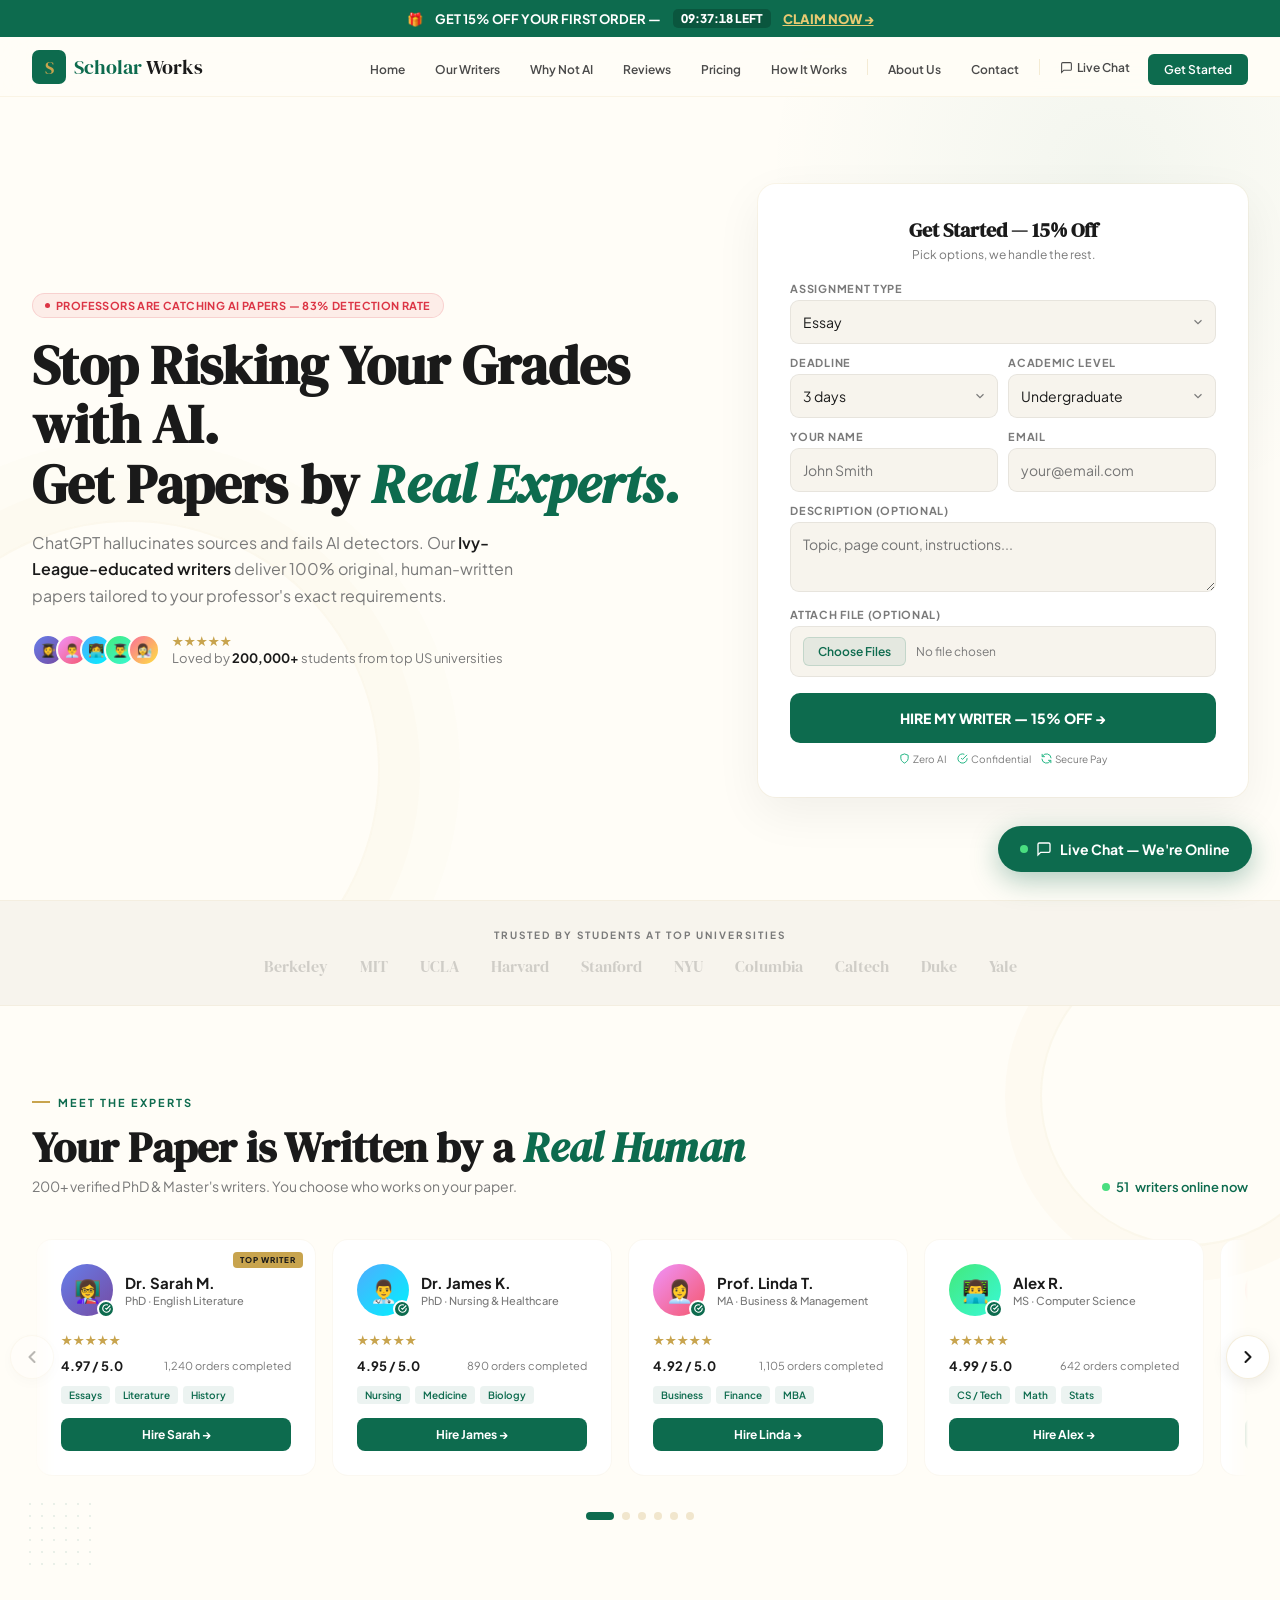
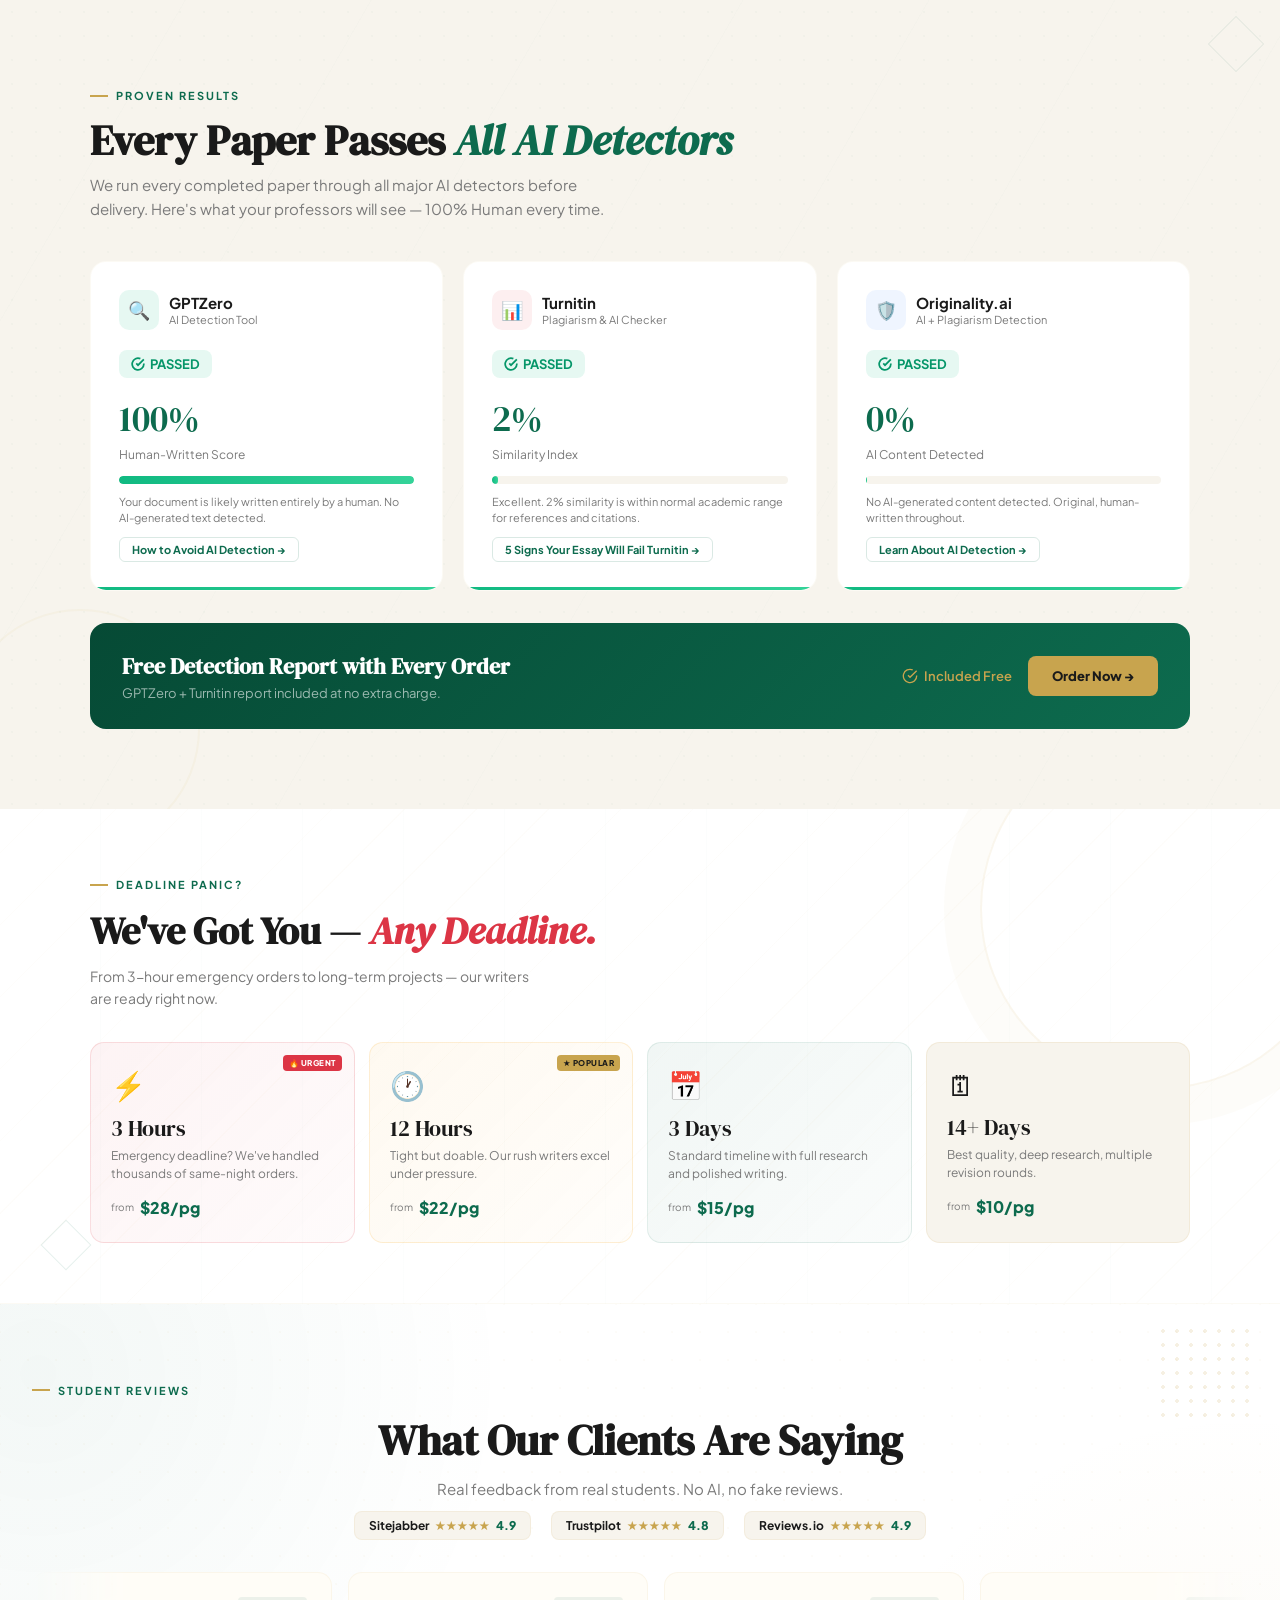
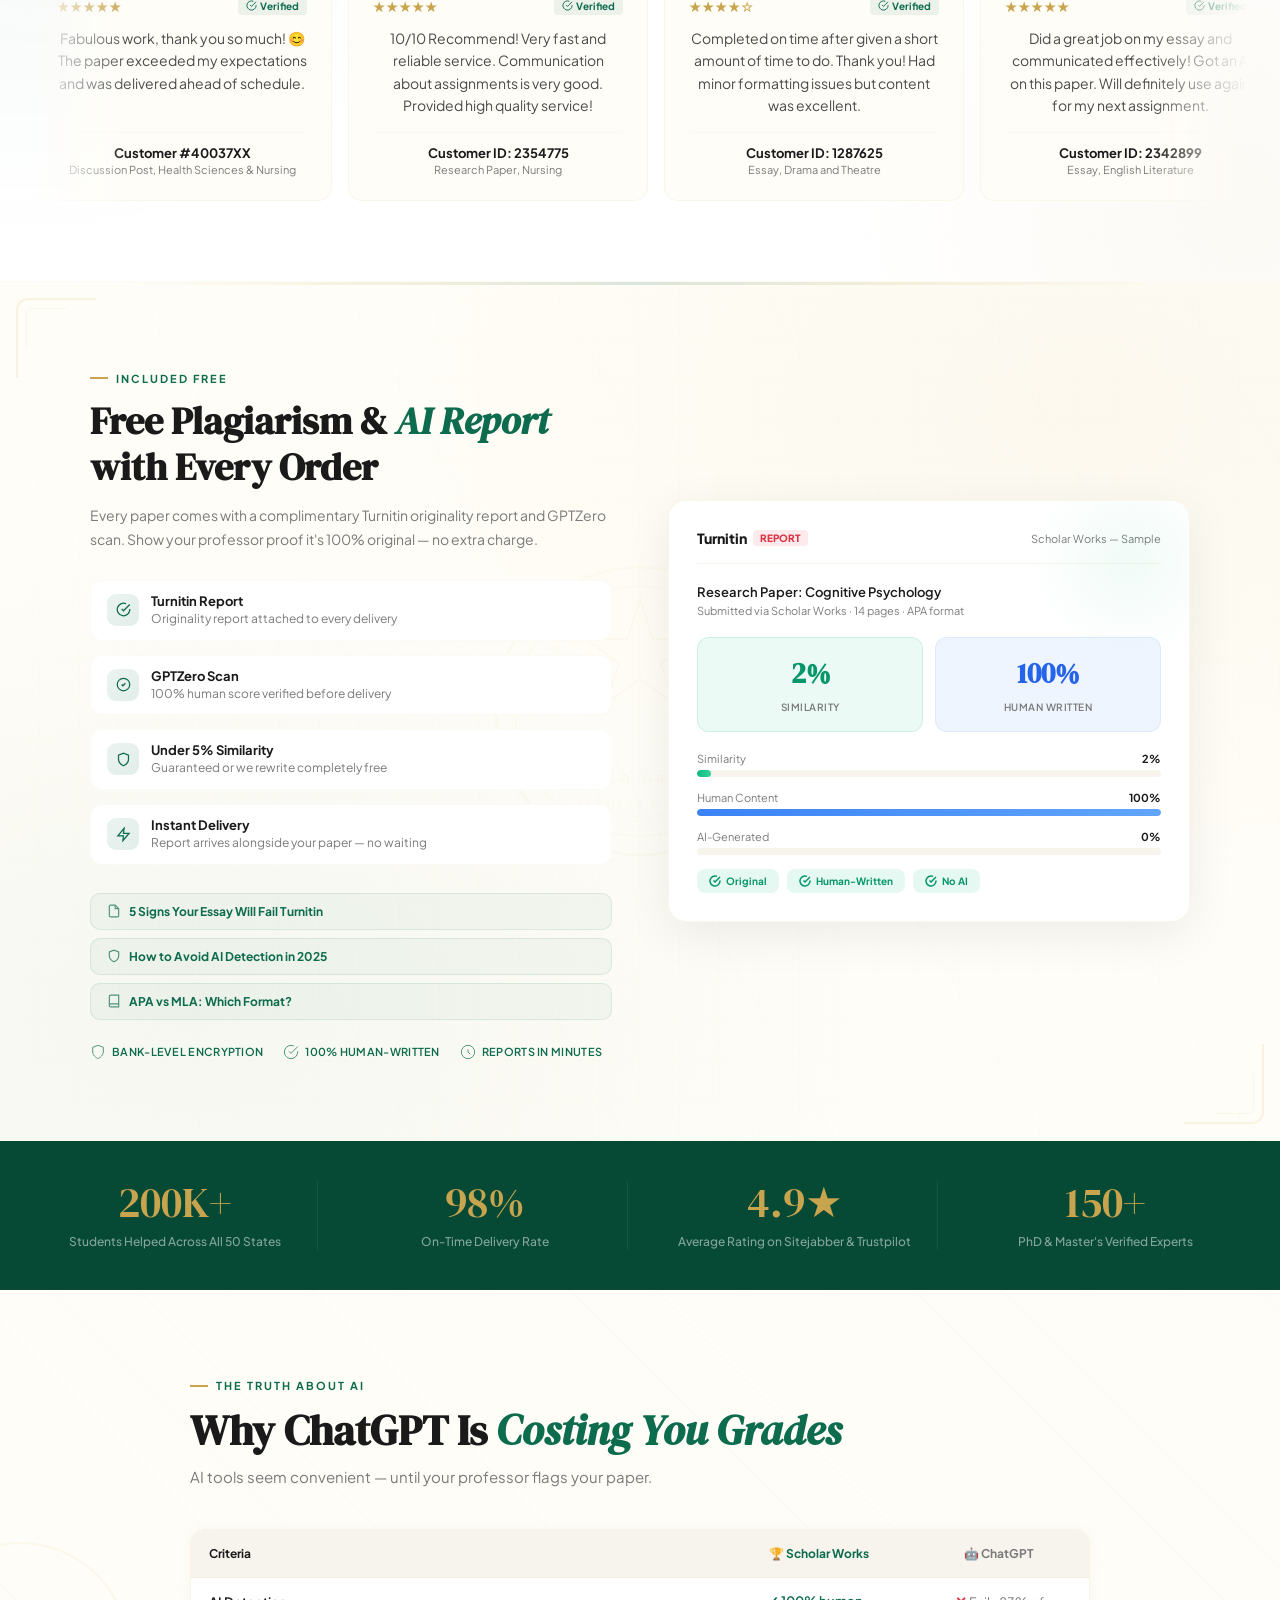
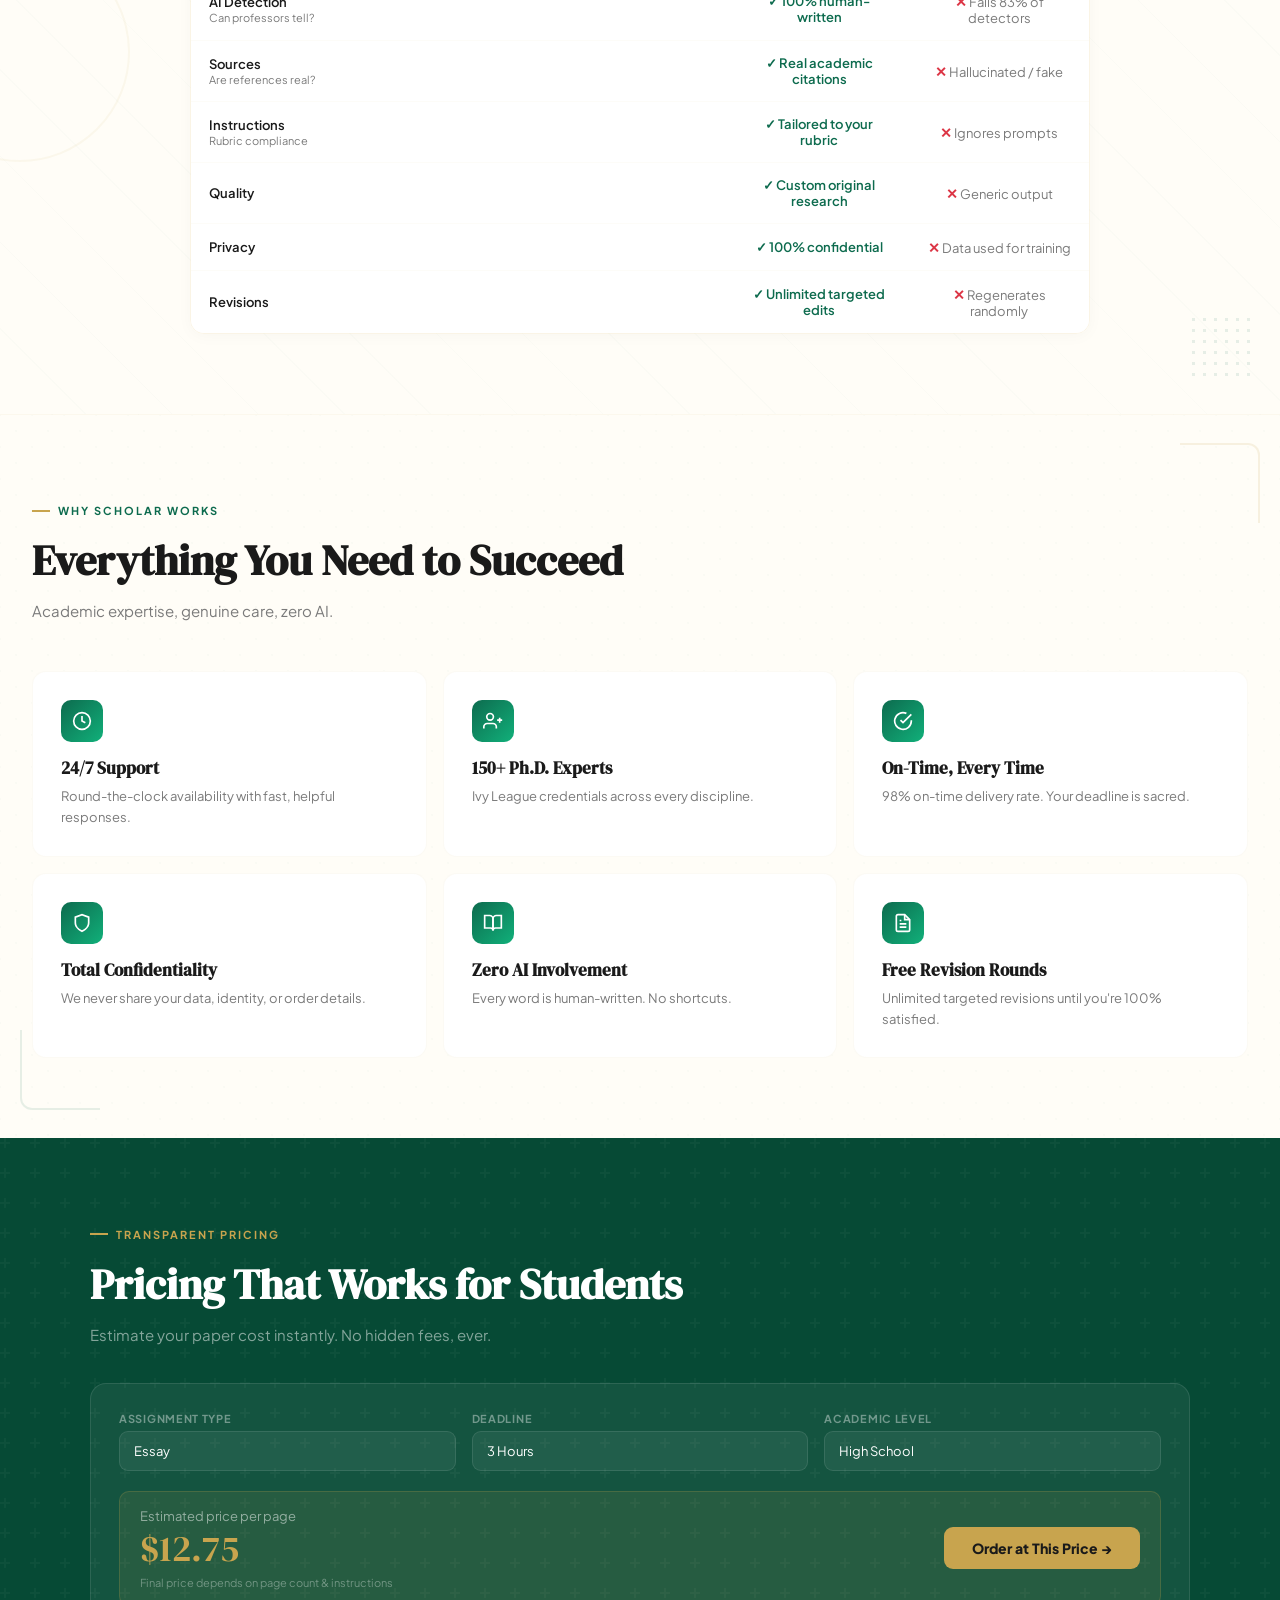
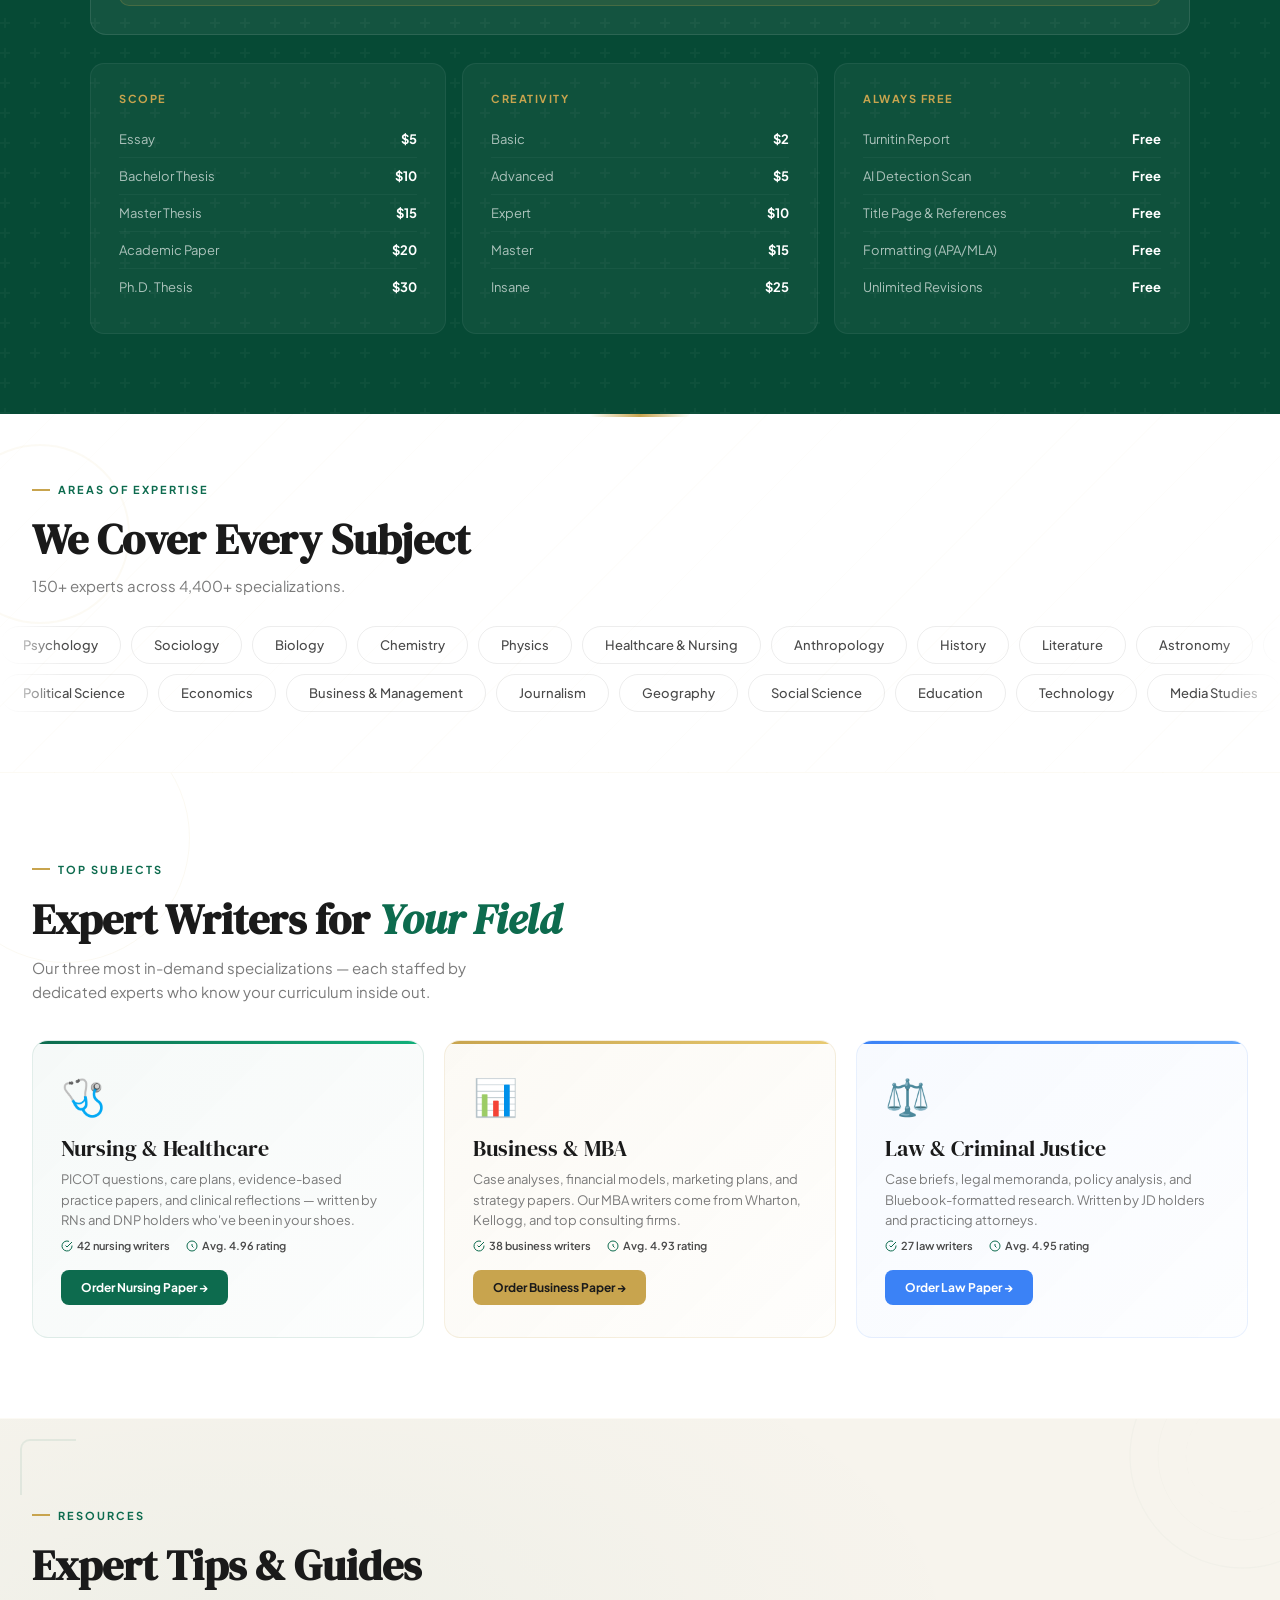
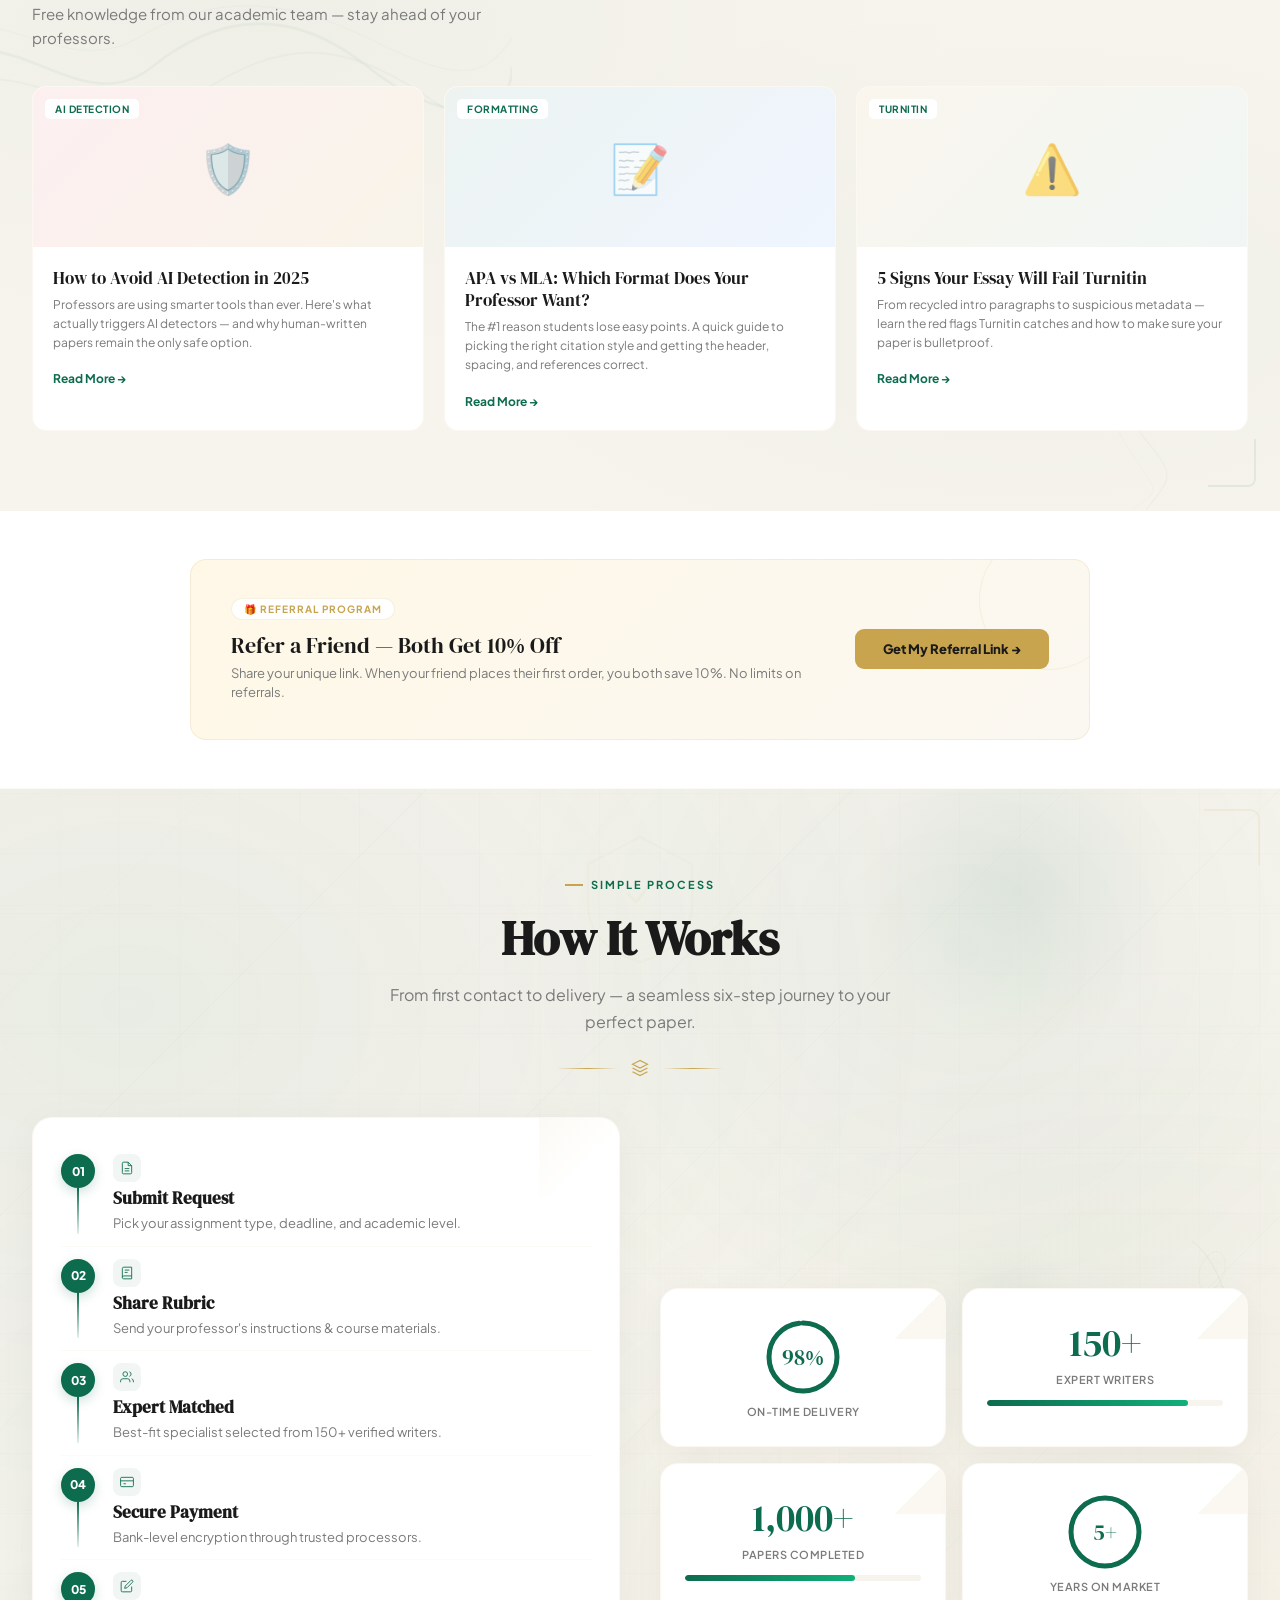
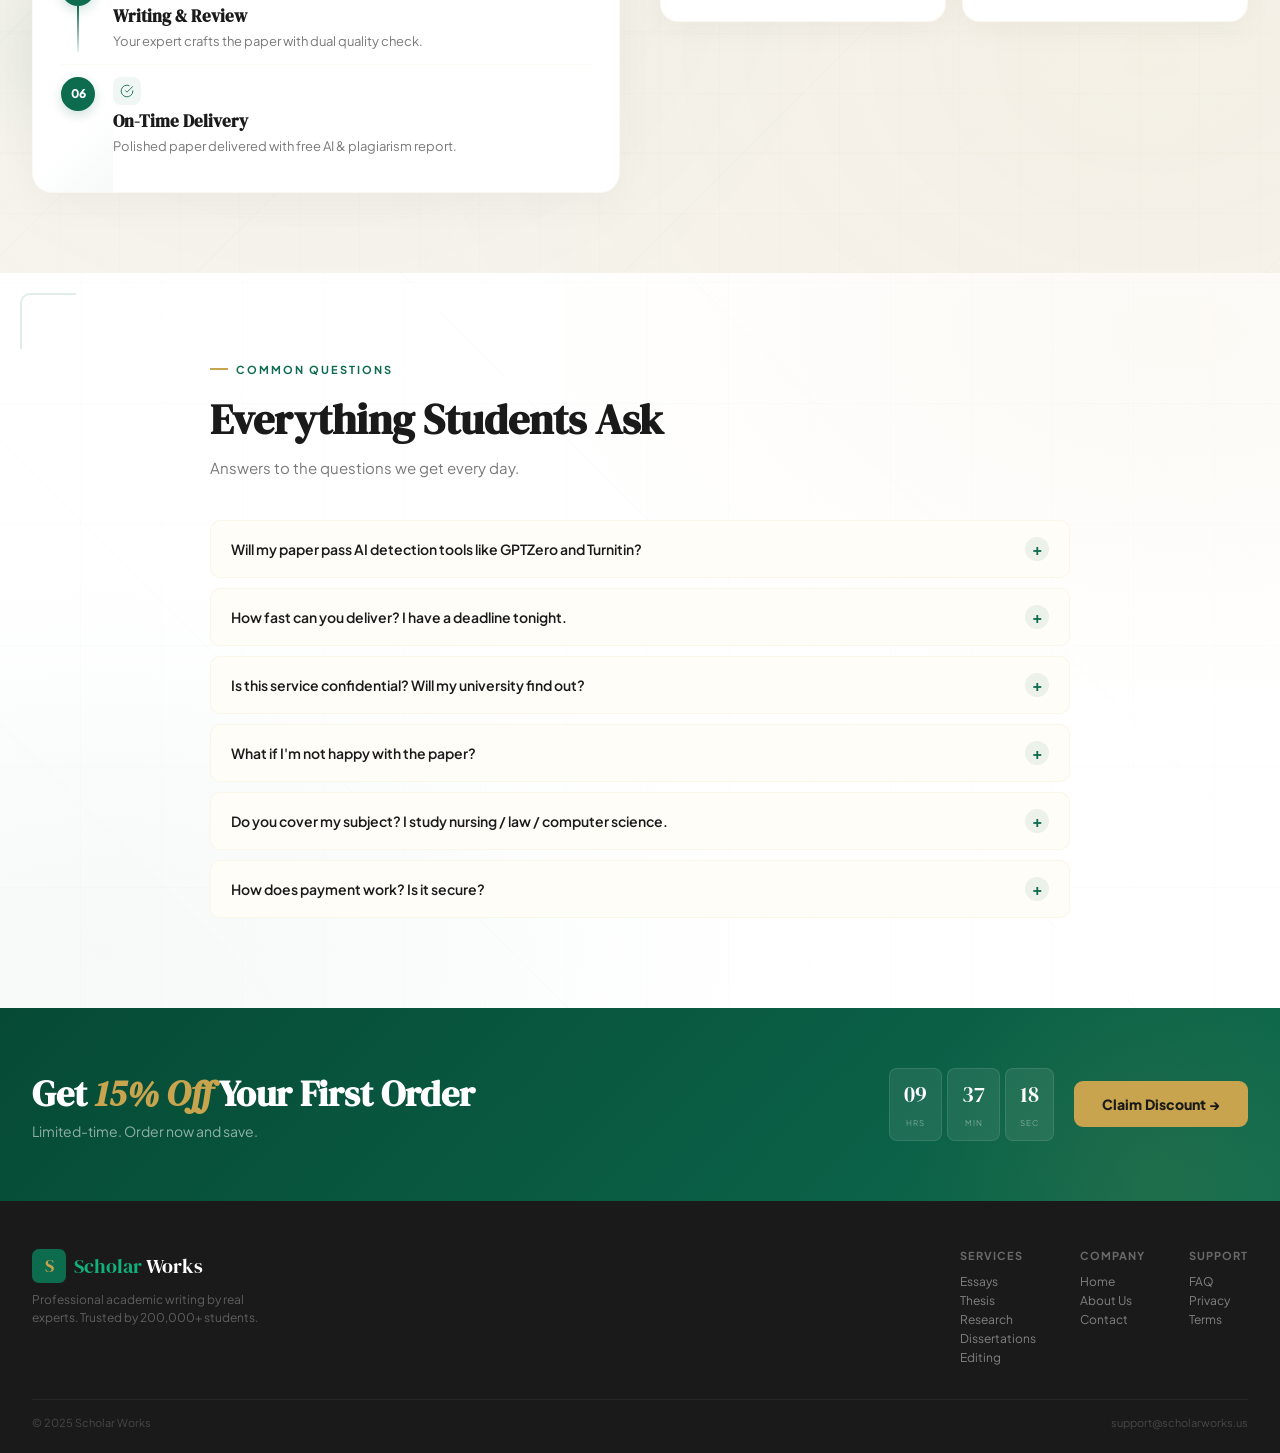
==== commit f6ac213d: "Remove duplicate metrics, diversify authors, expand assignment types, add file upload - Hide duplica" ====
--- a/index.html
+++ b/index.html
@@ -41,7 +41,7 @@
     <h2>Wait — Get <em>20% Off</em> Before You Go</h2>
     <p>Deadline panic? Drop your email and we'll send a 20% discount code + a free consultation with one of our PhD writers. No spam, ever.</p>
     <div class="exit-input-row">
-      <input type="email" placeholder="your@university.edu">
+      <input type="email" placeholder="your@email.com">
       <button onclick="closeExit()">Claim 20% →</button>
     </div>
     <span class="exit-skip" onclick="closeExit()">No thanks, I'll pay full price</span>
@@ -86,10 +86,11 @@
     <div class="hfw" id="mobile-form">
       <div class="hf">
         <div class="fh"><h3>Get Started — 15% Off</h3><p>Pick options, we handle the rest.</p></div>
-        <div class="fg"><label class="fl">Assignment type</label><select class="fs"><option>Essay / Seminar Paper</option><option>Research Paper</option><option>Case Study</option><option>Lab Report</option><option>Literature Review</option><option>Bachelor Thesis</option><option>Master Thesis</option><option>Dissertation / PhD</option><option>Editing & Proofreading</option><option>Other</option></select></div>
+        <div class="fg"><label class="fl">Assignment type</label><select class="fs"><option>Essay</option><option>Research Paper</option><option>Argumentative Essay</option><option>Persuasive Essay</option><option>Narrative Essay</option><option>Expository Essay</option><option>Compare & Contrast Essay</option><option>Cause & Effect Essay</option><option>Analytical Essay</option><option>Reflective Essay</option><option>Admission Essay</option><option>Scholarship Essay</option><option>Discussion Post</option><option>Annotated Bibliography</option><option>Literature Review</option><option>Book Report / Review</option><option>Article Review / Critique</option><option>Case Study</option><option>Lab Report</option><option>Term Paper</option><option>Coursework</option><option>Capstone Project</option><option>Research Proposal</option><option>Presentation / PowerPoint</option><option>Speech</option><option>Reaction Paper</option><option>Position Paper</option><option>Personal Statement</option><option>Creative Writing</option><option>Critical Thinking</option><option>Business Plan</option><option>SOAP Note</option><option>Care Plan (Nursing)</option><option>PICOT Question</option><option>Evidence-Based Practice Paper</option><option>Bachelor Thesis</option><option>Master Thesis</option><option>Dissertation / PhD</option><option>Editing & Proofreading</option><option>Multiple Choice Questions</option><option>Math / Statistics Problem</option><option>Other</option></select></div>
         <div class="frow"><div class="fg"><label class="fl">Deadline</label><select class="fs"><option>3 hours (Urgent)</option><option>12 hours</option><option>24 hours</option><option selected>3 days</option><option>7 days</option><option>14+ days</option></select></div><div class="fg"><label class="fl">Academic Level</label><select class="fs"><option>High School</option><option selected>Undergraduate</option><option>Master's</option><option>Ph.D.</option></select></div></div>
-        <div class="frow"><div class="fg"><label class="fl">Your name</label><input type="text" class="fi" placeholder="John Smith"></div><div class="fg"><label class="fl">Email</label><input type="email" class="fi" placeholder="you@university.edu"></div></div>
+        <div class="frow"><div class="fg"><label class="fl">Your name</label><input type="text" class="fi" placeholder="John Smith"></div><div class="fg"><label class="fl">Email</label><input type="email" class="fi" placeholder="your@email.com"></div></div>
         <div class="fg"><label class="fl">Description (optional)</label><textarea class="fta" placeholder="Topic, page count, instructions..."></textarea></div>
+        <div class="fg"><label class="fl">Attach file (optional)</label><input type="file" class="fi ffile" multiple accept=".pdf,.doc,.docx,.txt,.rtf,.ppt,.pptx,.xls,.xlsx,.jpg,.png"></div>
         <button class="fsub">HIRE MY WRITER — 15% OFF →</button>
         <div class="fmi"><span><svg viewBox="0 0 24 24" fill="none" stroke="currentColor" stroke-width="2"><path d="M12 22s8-4 8-10V5l-8-3-8 3v7c0 6 8 10 8 10z"/></svg>Zero AI</span><span><svg viewBox="0 0 24 24" fill="none" stroke="currentColor" stroke-width="2"><path d="M22 11.08V12a10 10 0 11-5.93-9.14"/><path d="M22 4L12 14.01l-3-3"/></svg>Confidential</span><span><svg viewBox="0 0 24 24" fill="none" stroke="currentColor" stroke-width="2"><path d="M2.5 2v6h6M21.5 22v-6h-6"/><path d="M22 11.5A10 10 0 003.2 7.2M2 12.5a10 10 0 0018.8 4.3"/></svg>Secure Pay</span></div>
       </div>
@@ -100,6 +101,651 @@
 <!-- TRUST BAR — UNIVERSITIES -->
 <div class="tbar"><div class="tlb">Trusted by Students at Top Universities</div><div class="tlogos"><span class="tl">Berkeley</span><span class="tl">MIT</span><span class="tl">UCLA</span><span class="tl">Harvard</span><span class="tl">Stanford</span><span class="tl">NYU</span><span class="tl">Columbia</span><span class="tl">Caltech</span><span class="tl">Duke</span><span class="tl">Yale</span></div></div>
 
+
+
+<!-- ★ NEW: WRITERS SHOWCASE -->
+<section class="writers" id="writers-sec">
+  <div class="writers-in">
+    <div class="writers-head rv">
+      <div class="writers-head-l">
+        <div class="stag rv">Meet the Experts</div>
+        <h2>Your Paper is Written by a <em>Real Human</em></h2>
+        <p>200+ verified PhD & Master's writers. You choose who works on your paper.</p>
+      </div>
+      <div class="writers-online"><div class="writers-online-dot"></div><span id="writersCount">47</span> writers online now</div>
+    </div>
+    <div class="writers-scroll-container">
+      <button class="writers-arrow writers-arrow-left" id="writersLeft" aria-label="Scroll left">
+        <svg width="20" height="20" viewBox="0 0 24 24" fill="none" stroke="currentColor" stroke-width="2.5" stroke-linecap="round" stroke-linejoin="round"><path d="M15 18l-6-6 6-6"/></svg>
+      </button>
+      <div class="writers-track-wrap" id="writersWrap">
+        <div class="writers-track" id="writersTrack">
+        <div class="wcard wcard-featured">
+          <div class="wcard-top">
+            <div class="wavatar a1" style="background:linear-gradient(135deg,#667eea,#764ba2)">👩‍🏫
+              <div class="wavatar-badge"><svg viewBox="0 0 24 24" fill="none" stroke="currentColor" stroke-width="3"><path d="M22 11.08V12a10 10 0 11-5.93-9.14"/><path d="M22 4L12 14.01l-3-3"/></svg></div>
+            </div>
+            <div><div class="wname">Dr. Sarah M.</div><div class="wdeg">PhD · English Literature</div></div>
+          </div>
+          <div class="wstars">★★★★★</div>
+          <div class="wrating-row"><span class="wrating">4.97 / 5.0</span><span class="worders">1,240 orders completed</span></div>
+          <div class="wtags"><span class="wtag">Essays</span><span class="wtag">Literature</span><span class="wtag">History</span></div>
+          <button class="whire">Hire Sarah →</button>
+        </div>
+        <div class="wcard">
+          <div class="wcard-top">
+            <div class="wavatar" style="background:linear-gradient(135deg,#4facfe,#00f2fe)">👨‍⚕️
+              <div class="wavatar-badge"><svg viewBox="0 0 24 24" fill="none" stroke="currentColor" stroke-width="3"><path d="M22 11.08V12a10 10 0 11-5.93-9.14"/><path d="M22 4L12 14.01l-3-3"/></svg></div>
+            </div>
+            <div><div class="wname">Dr. James K.</div><div class="wdeg">PhD · Nursing & Healthcare</div></div>
+          </div>
+          <div class="wstars">★★★★★</div>
+          <div class="wrating-row"><span class="wrating">4.95 / 5.0</span><span class="worders">890 orders completed</span></div>
+          <div class="wtags"><span class="wtag">Nursing</span><span class="wtag">Medicine</span><span class="wtag">Biology</span></div>
+          <button class="whire">Hire James →</button>
+        </div>
+        <div class="wcard">
+          <div class="wcard-top">
+            <div class="wavatar" style="background:linear-gradient(135deg,#f093fb,#f5576c)">👩‍💼
+              <div class="wavatar-badge"><svg viewBox="0 0 24 24" fill="none" stroke="currentColor" stroke-width="3"><path d="M22 11.08V12a10 10 0 11-5.93-9.14"/><path d="M22 4L12 14.01l-3-3"/></svg></div>
+            </div>
+            <div><div class="wname">Prof. Linda T.</div><div class="wdeg">MA · Business & Management</div></div>
+          </div>
+          <div class="wstars">★★★★★</div>
+          <div class="wrating-row"><span class="wrating">4.92 / 5.0</span><span class="worders">1,105 orders completed</span></div>
+          <div class="wtags"><span class="wtag">Business</span><span class="wtag">Finance</span><span class="wtag">MBA</span></div>
+          <button class="whire">Hire Linda →</button>
+        </div>
+        <div class="wcard">
+          <div class="wcard-top">
+            <div class="wavatar" style="background:linear-gradient(135deg,#43e97b,#38f9d7)">👨‍💻
+              <div class="wavatar-badge"><svg viewBox="0 0 24 24" fill="none" stroke="currentColor" stroke-width="3"><path d="M22 11.08V12a10 10 0 11-5.93-9.14"/><path d="M22 4L12 14.01l-3-3"/></svg></div>
+            </div>
+            <div><div class="wname">Alex R.</div><div class="wdeg">MS · Computer Science</div></div>
+          </div>
+          <div class="wstars">★★★★★</div>
+          <div class="wrating-row"><span class="wrating">4.99 / 5.0</span><span class="worders">642 orders completed</span></div>
+          <div class="wtags"><span class="wtag">CS / Tech</span><span class="wtag">Math</span><span class="wtag">Stats</span></div>
+          <button class="whire">Hire Alex →</button>
+        </div>
+        <div class="wcard">
+          <div class="wcard-top">
+            <div class="wavatar" style="background:linear-gradient(135deg,#ff9a9e,#fad0c4)">👩‍🔬
+              <div class="wavatar-badge"><svg viewBox="0 0 24 24" fill="none" stroke="currentColor" stroke-width="3"><path d="M22 11.08V12a10 10 0 11-5.93-9.14"/><path d="M22 4L12 14.01l-3-3"/></svg></div>
+            </div>
+            <div><div class="wname">Dr. Maria L.</div><div class="wdeg">PhD · Psychology</div></div>
+          </div>
+          <div class="wstars">★★★★★</div>
+          <div class="wrating-row"><span class="wrating">4.96 / 5.0</span><span class="worders">978 orders completed</span></div>
+          <div class="wtags"><span class="wtag">Psychology</span><span class="wtag">Sociology</span><span class="wtag">Research</span></div>
+          <button class="whire">Hire Maria →</button>
+        </div>
+        <div class="wcard">
+          <div class="wcard-top">
+            <div class="wavatar" style="background:linear-gradient(135deg,#a18cd1,#fbc2eb)">👨‍🎓
+              <div class="wavatar-badge"><svg viewBox="0 0 24 24" fill="none" stroke="currentColor" stroke-width="3"><path d="M22 11.08V12a10 10 0 11-5.93-9.14"/><path d="M22 4L12 14.01l-3-3"/></svg></div>
+            </div>
+            <div><div class="wname">Prof. David W.</div><div class="wdeg">PhD · Political Science</div></div>
+          </div>
+          <div class="wstars">★★★★★</div>
+          <div class="wrating-row"><span class="wrating">4.94 / 5.0</span><span class="worders">715 orders completed</span></div>
+          <div class="wtags"><span class="wtag">Political Sci</span><span class="wtag">Law</span><span class="wtag">Ethics</span></div>
+          <button class="whire">Hire David →</button>
+        </div>
+        <div class="wcard">
+          <div class="wcard-top">
+            <div class="wavatar" style="background:linear-gradient(135deg,#ffecd2,#fcb69f)">👩‍⚕️
+              <div class="wavatar-badge"><svg viewBox="0 0 24 24" fill="none" stroke="currentColor" stroke-width="3"><path d="M22 11.08V12a10 10 0 11-5.93-9.14"/><path d="M22 4L12 14.01l-3-3"/></svg></div>
+            </div>
+            <div><div class="wname">Dr. Rachel P.</div><div class="wdeg">PhD · Biology & Chemistry</div></div>
+          </div>
+          <div class="wstars">★★★★★</div>
+          <div class="wrating-row"><span class="wrating">4.98 / 5.0</span><span class="worders">1,032 orders completed</span></div>
+          <div class="wtags"><span class="wtag">Biology</span><span class="wtag">Chemistry</span><span class="wtag">Lab Reports</span></div>
+          <button class="whire">Hire Rachel →</button>
+        </div>
+        <div class="wcard">
+          <div class="wcard-top">
+            <div class="wavatar" style="background:linear-gradient(135deg,#89f7fe,#66a6ff)">👨‍🏫
+              <div class="wavatar-badge"><svg viewBox="0 0 24 24" fill="none" stroke="currentColor" stroke-width="3"><path d="M22 11.08V12a10 10 0 11-5.93-9.14"/><path d="M22 4L12 14.01l-3-3"/></svg></div>
+            </div>
+            <div><div class="wname">Prof. Michael B.</div><div class="wdeg">MA · Education & Pedagogy</div></div>
+          </div>
+          <div class="wstars">★★★★★</div>
+          <div class="wrating-row"><span class="wrating">4.91 / 5.0</span><span class="worders">867 orders completed</span></div>
+          <div class="wtags"><span class="wtag">Education</span><span class="wtag">Pedagogy</span><span class="wtag">APA</span></div>
+          <button class="whire">Hire Michael →</button>
+        </div>
+        <div class="wcard">
+          <div class="wcard-top">
+            <div class="wavatar" style="background:linear-gradient(135deg,#fddb92,#d1fdff)">👩‍💻
+              <div class="wavatar-badge"><svg viewBox="0 0 24 24" fill="none" stroke="currentColor" stroke-width="3"><path d="M22 11.08V12a10 10 0 11-5.93-9.14"/><path d="M22 4L12 14.01l-3-3"/></svg></div>
+            </div>
+            <div><div class="wname">Dr. Olivia N.</div><div class="wdeg">PhD · Economics</div></div>
+          </div>
+          <div class="wstars">★★★★★</div>
+          <div class="wrating-row"><span class="wrating">4.93 / 5.0</span><span class="worders">534 orders completed</span></div>
+          <div class="wtags"><span class="wtag">Economics</span><span class="wtag">Accounting</span><span class="wtag">Finance</span></div>
+          <button class="whire">Hire Olivia →</button>
+        </div>
+        <div class="wcard">
+          <div class="wcard-top">
+            <div class="wavatar" style="background:linear-gradient(135deg,#f6d365,#fda085)">👨‍🔬
+              <div class="wavatar-badge"><svg viewBox="0 0 24 24" fill="none" stroke="currentColor" stroke-width="3"><path d="M22 11.08V12a10 10 0 11-5.93-9.14"/><path d="M22 4L12 14.01l-3-3"/></svg></div>
+            </div>
+            <div><div class="wname">Kevin S.</div><div class="wdeg">MA · Sociology</div></div>
+          </div>
+          <div class="wstars">★★★★★</div>
+          <div class="wrating-row"><span class="wrating">4.94 / 5.0</span><span class="worders">763 orders completed</span></div>
+          <div class="wtags"><span class="wtag">Sociology</span><span class="wtag">Research</span><span class="wtag">APA</span></div>
+          <button class="whire">Hire Kevin →</button>
+        </div>
+        <div class="wcard">
+          <div class="wcard-top">
+            <div class="wavatar" style="background:linear-gradient(135deg,#e0c3fc,#8ec5fc)">👩‍🎨
+              <div class="wavatar-badge"><svg viewBox="0 0 24 24" fill="none" stroke="currentColor" stroke-width="3"><path d="M22 11.08V12a10 10 0 11-5.93-9.14"/><path d="M22 4L12 14.01l-3-3"/></svg></div>
+            </div>
+            <div><div class="wname">Prof. Emma H.</div><div class="wdeg">MA · Communications</div></div>
+          </div>
+          <div class="wstars">★★★★★</div>
+          <div class="wrating-row"><span class="wrating">4.90 / 5.0</span><span class="worders">612 orders completed</span></div>
+          <div class="wtags"><span class="wtag">Media</span><span class="wtag">Journalism</span><span class="wtag">PR</span></div>
+          <button class="whire">Hire Emma →</button>
+        </div>
+        <div class="wcard">
+          <div class="wcard-top">
+            <div class="wavatar" style="background:linear-gradient(135deg,#5ee7df,#b490ca)">👨‍🏫
+              <div class="wavatar-badge"><svg viewBox="0 0 24 24" fill="none" stroke="currentColor" stroke-width="3"><path d="M22 11.08V12a10 10 0 11-5.93-9.14"/><path d="M22 4L12 14.01l-3-3"/></svg></div>
+            </div>
+            <div><div class="wname">Dr. Daniel F.</div><div class="wdeg">PhD · Mathematics</div></div>
+          </div>
+          <div class="wstars">★★★★★</div>
+          <div class="wrating-row"><span class="wrating">4.98 / 5.0</span><span class="worders">481 orders completed</span></div>
+          <div class="wtags"><span class="wtag">Math</span><span class="wtag">Statistics</span><span class="wtag">Physics</span></div>
+          <button class="whire">Hire Daniel →</button>
+        </div>
+        <div class="wcard">
+          <div class="wcard-top">
+            <div class="wavatar" style="background:linear-gradient(135deg,#c1dfc4,#deecdd)">👩‍🎓
+              <div class="wavatar-badge"><svg viewBox="0 0 24 24" fill="none" stroke="currentColor" stroke-width="3"><path d="M22 11.08V12a10 10 0 11-5.93-9.14"/><path d="M22 4L12 14.01l-3-3"/></svg></div>
+            </div>
+            <div><div class="wname">Prof. Natasha V.</div><div class="wdeg">MA · History</div></div>
+          </div>
+          <div class="wstars">★★★★★</div>
+          <div class="wrating-row"><span class="wrating">4.91 / 5.0</span><span class="worders">845 orders completed</span></div>
+          <div class="wtags"><span class="wtag">History</span><span class="wtag">Humanities</span><span class="wtag">MLA</span></div>
+          <button class="whire">Hire Natasha →</button>
+        </div>
+        <div class="wcard">
+          <div class="wcard-top">
+            <div class="wavatar" style="background:linear-gradient(135deg,#ff758c,#ff7eb3)">👨‍💼
+              <div class="wavatar-badge"><svg viewBox="0 0 24 24" fill="none" stroke="currentColor" stroke-width="3"><path d="M22 11.08V12a10 10 0 11-5.93-9.14"/><path d="M22 4L12 14.01l-3-3"/></svg></div>
+            </div>
+            <div><div class="wname">Robert C.</div><div class="wdeg">MS · Engineering</div></div>
+          </div>
+          <div class="wstars">★★★★★</div>
+          <div class="wrating-row"><span class="wrating">4.96 / 5.0</span><span class="worders">592 orders completed</span></div>
+          <div class="wtags"><span class="wtag">Engineering</span><span class="wtag">Tech</span><span class="wtag">CAD</span></div>
+          <button class="whire">Hire Robert →</button>
+        </div>
+        <div class="wcard">
+          <div class="wcard-top">
+            <div class="wavatar" style="background:linear-gradient(135deg,#fbc2eb,#a6c1ee)">👩‍✏️
+              <div class="wavatar-badge"><svg viewBox="0 0 24 24" fill="none" stroke="currentColor" stroke-width="3"><path d="M22 11.08V12a10 10 0 11-5.93-9.14"/><path d="M22 4L12 14.01l-3-3"/></svg></div>
+            </div>
+            <div><div class="wname">Prof. Jessica A.</div><div class="wdeg">MA · Creative Writing</div></div>
+          </div>
+          <div class="wstars">★★★★★</div>
+          <div class="wrating-row"><span class="wrating">4.95 / 5.0</span><span class="worders">1,156 orders completed</span></div>
+          <div class="wtags"><span class="wtag">Writing</span><span class="wtag">Editing</span><span class="wtag">English</span></div>
+          <button class="whire">Hire Jessica →</button>
+        </div>
+        <div class="wcard">
+          <div class="wcard-top">
+            <div class="wavatar" style="background:linear-gradient(135deg,#13547a,#80d0c7)">👨‍⚕️
+              <div class="wavatar-badge"><svg viewBox="0 0 24 24" fill="none" stroke="currentColor" stroke-width="3"><path d="M22 11.08V12a10 10 0 11-5.93-9.14"/><path d="M22 4L12 14.01l-3-3"/></svg></div>
+            </div>
+            <div><div class="wname">Dr. Hassan M.</div><div class="wdeg">PhD · Public Health</div></div>
+          </div>
+          <div class="wstars">★★★★★</div>
+          <div class="wrating-row"><span class="wrating">4.97 / 5.0</span><span class="worders">703 orders completed</span></div>
+          <div class="wtags"><span class="wtag">Public Health</span><span class="wtag">Nursing</span><span class="wtag">Research</span></div>
+          <button class="whire">Hire Hassan →</button>
+        </div>
+        <div class="wcard">
+          <div class="wcard-top">
+            <div class="wavatar" style="background:linear-gradient(135deg,#d299c2,#fef9d7)">👩‍🏫
+              <div class="wavatar-badge"><svg viewBox="0 0 24 24" fill="none" stroke="currentColor" stroke-width="3"><path d="M22 11.08V12a10 10 0 11-5.93-9.14"/><path d="M22 4L12 14.01l-3-3"/></svg></div>
+            </div>
+            <div><div class="wname">Prof. Anna K.</div><div class="wdeg">MA · Philosophy</div></div>
+          </div>
+          <div class="wstars">★★★★★</div>
+          <div class="wrating-row"><span class="wrating">4.93 / 5.0</span><span class="worders">528 orders completed</span></div>
+          <div class="wtags"><span class="wtag">Philosophy</span><span class="wtag">Ethics</span><span class="wtag">Logic</span></div>
+          <button class="whire">Hire Anna →</button>
+        </div>
+        <div class="wcard">
+          <div class="wcard-top">
+            <div class="wavatar" style="background:linear-gradient(135deg,#f7971e,#ffd200)">👨‍🔬
+              <div class="wavatar-badge"><svg viewBox="0 0 24 24" fill="none" stroke="currentColor" stroke-width="3"><path d="M22 11.08V12a10 10 0 11-5.93-9.14"/><path d="M22 4L12 14.01l-3-3"/></svg></div>
+            </div>
+            <div><div class="wname">Dr. Thomas G.</div><div class="wdeg">PhD · Environmental Science</div></div>
+          </div>
+          <div class="wstars">★★★★★</div>
+          <div class="wrating-row"><span class="wrating">4.94 / 5.0</span><span class="worders">687 orders completed</span></div>
+          <div class="wtags"><span class="wtag">Ecology</span><span class="wtag">Earth Sci</span><span class="wtag">Research</span></div>
+          <button class="whire">Hire Thomas →</button>
+        </div>
+        <div class="wcard">
+          <div class="wcard-top">
+            <div class="wavatar" style="background:linear-gradient(135deg,#ee9ca7,#ffdde1)">👩‍⚖️
+              <div class="wavatar-badge"><svg viewBox="0 0 24 24" fill="none" stroke="currentColor" stroke-width="3"><path d="M22 11.08V12a10 10 0 11-5.93-9.14"/><path d="M22 4L12 14.01l-3-3"/></svg></div>
+            </div>
+            <div><div class="wname">Prof. Claire D.</div><div class="wdeg">JD · Law & Legal Studies</div></div>
+          </div>
+          <div class="wstars">★★★★★</div>
+          <div class="wrating-row"><span class="wrating">4.96 / 5.0</span><span class="worders">912 orders completed</span></div>
+          <div class="wtags"><span class="wtag">Law</span><span class="wtag">Criminal Justice</span><span class="wtag">Policy</span></div>
+          <button class="whire">Hire Claire →</button>
+        </div>
+        <div class="wcard wcard-featured">
+          <div class="wcard-top">
+            <div class="wavatar" style="background:linear-gradient(135deg,#2193b0,#6dd5ed)">👨‍💻
+              <div class="wavatar-badge"><svg viewBox="0 0 24 24" fill="none" stroke="currentColor" stroke-width="3"><path d="M22 11.08V12a10 10 0 11-5.93-9.14"/><path d="M22 4L12 14.01l-3-3"/></svg></div>
+            </div>
+            <div><div class="wname">Dr. Raj P.</div><div class="wdeg">PhD · Data Science</div></div>
+          </div>
+          <div class="wstars">★★★★★</div>
+          <div class="wrating-row"><span class="wrating">4.99 / 5.0</span><span class="worders">1,385 orders completed</span></div>
+          <div class="wtags"><span class="wtag">Data Science</span><span class="wtag">AI / ML</span><span class="wtag">Python</span></div>
+          <button class="whire">Hire Raj →</button>
+        </div>
+        <div class="wcard">
+          <div class="wcard-top">
+            <div class="wavatar" style="background:linear-gradient(135deg,#c471f5,#fa71cd)">👩‍🎓
+              <div class="wavatar-badge"><svg viewBox="0 0 24 24" fill="none" stroke="currentColor" stroke-width="3"><path d="M22 11.08V12a10 10 0 11-5.93-9.14"/><path d="M22 4L12 14.01l-3-3"/></svg></div>
+            </div>
+            <div><div class="wname">Mei W.</div><div class="wdeg">MA · Linguistics</div></div>
+          </div>
+          <div class="wstars">★★★★★</div>
+          <div class="wrating-row"><span class="wrating">4.92 / 5.0</span><span class="worders">564 orders completed</span></div>
+          <div class="wtags"><span class="wtag">Linguistics</span><span class="wtag">ESL</span><span class="wtag">Translation</span></div>
+          <button class="whire">Hire Mei →</button>
+        </div>
+        <div class="wcard">
+          <div class="wcard-top">
+            <div class="wavatar" style="background:linear-gradient(135deg,#56ab2f,#a8e063)">👨‍🏫
+              <div class="wavatar-badge"><svg viewBox="0 0 24 24" fill="none" stroke="currentColor" stroke-width="3"><path d="M22 11.08V12a10 10 0 11-5.93-9.14"/><path d="M22 4L12 14.01l-3-3"/></svg></div>
+            </div>
+            <div><div class="wname">Prof. Marcus J.</div><div class="wdeg">PhD · Anthropology</div></div>
+          </div>
+          <div class="wstars">★★★★★</div>
+          <div class="wrating-row"><span class="wrating">4.91 / 5.0</span><span class="worders">738 orders completed</span></div>
+          <div class="wtags"><span class="wtag">Anthropology</span><span class="wtag">Culture</span><span class="wtag">Research</span></div>
+          <button class="whire">Hire Marcus →</button>
+        </div>
+        <div class="wcard">
+          <div class="wcard-top">
+            <div class="wavatar" style="background:linear-gradient(135deg,#fc5c7d,#6a82fb)">👩‍💼
+              <div class="wavatar-badge"><svg viewBox="0 0 24 24" fill="none" stroke="currentColor" stroke-width="3"><path d="M22 11.08V12a10 10 0 11-5.93-9.14"/><path d="M22 4L12 14.01l-3-3"/></svg></div>
+            </div>
+            <div><div class="wname">Sophia R.</div><div class="wdeg">MA · Marketing</div></div>
+          </div>
+          <div class="wstars">★★★★★</div>
+          <div class="wrating-row"><span class="wrating">4.95 / 5.0</span><span class="worders">823 orders completed</span></div>
+          <div class="wtags"><span class="wtag">Marketing</span><span class="wtag">Branding</span><span class="wtag">Strategy</span></div>
+          <button class="whire">Hire Sophia →</button>
+        </div>
+        <div class="wcard">
+          <div class="wcard-top">
+            <div class="wavatar" style="background:linear-gradient(135deg,#373b44,#4286f4)">👨‍⚕️
+              <div class="wavatar-badge"><svg viewBox="0 0 24 24" fill="none" stroke="currentColor" stroke-width="3"><path d="M22 11.08V12a10 10 0 11-5.93-9.14"/><path d="M22 4L12 14.01l-3-3"/></svg></div>
+            </div>
+            <div><div class="wname">Dr. Andre L.</div><div class="wdeg">MD · Pharmacology</div></div>
+          </div>
+          <div class="wstars">★★★★★</div>
+          <div class="wrating-row"><span class="wrating">4.97 / 5.0</span><span class="worders">491 orders completed</span></div>
+          <div class="wtags"><span class="wtag">Pharmacy</span><span class="wtag">Medicine</span><span class="wtag">Healthcare</span></div>
+          <button class="whire">Hire Andre →</button>
+        </div>
+      </div>
+      </div>
+      <button class="writers-arrow writers-arrow-right" id="writersRight" aria-label="Scroll right">
+        <svg width="20" height="20" viewBox="0 0 24 24" fill="none" stroke="currentColor" stroke-width="2.5" stroke-linecap="round" stroke-linejoin="round"><path d="M9 18l6-6-6-6"/></svg>
+      </button>
+    </div>
+    <div class="writers-dots" id="writersDots"></div>
+  </div>
+</section>
+
+<!-- ★ NEW: AI DETECTOR RESULTS -->
+<section class="aidet" id="aidet-sec">
+  <div class="aidet-in">
+    <div class="aidet-head rv">
+      <div class="stag rv">Proven Results</div>
+      <h2>Every Paper Passes <em>All AI Detectors</em></h2>
+      <p>We run every completed paper through all major AI detectors before delivery. Here's what your professors will see — 100% Human every time.</p>
+    </div>
+    <div class="aidet-grid">
+      <div class="aicard pass rv">
+        <div class="aicard-logo">
+          <div class="aicard-icon" style="background:rgba(16,185,129,.1)">🔍</div>
+          <div><div class="aicard-name">GPTZero</div><div class="aicard-type">AI Detection Tool</div></div>
+        </div>
+        <div class="aicard-result"><span class="aicard-badge green"><svg viewBox="0 0 24 24" fill="none" stroke="currentColor" stroke-width="3"><path d="M22 11.08V12a10 10 0 11-5.93-9.14"/><path d="M22 4L12 14.01l-3-3"/></svg>PASSED</span></div>
+        <div class="aicard-score">100%</div>
+        <div class="aicard-label">Human-Written Score</div>
+        <div class="aicard-bar"><div class="aicard-bar-fill green" style="width:100%"></div></div>
+        <div class="aicard-note">Your document is likely written entirely by a human. No AI-generated text detected.</div>
+        <a href="blog-ai-detection.html" class="aicard-blog-link">How to Avoid AI Detection →</a>
+      </div>
+      <div class="aicard pass rv">
+        <div class="aicard-logo">
+          <div class="aicard-icon" style="background:rgba(220,53,69,.08)">📊</div>
+          <div><div class="aicard-name">Turnitin</div><div class="aicard-type">Plagiarism & AI Checker</div></div>
+        </div>
+        <div class="aicard-result"><span class="aicard-badge green"><svg viewBox="0 0 24 24" fill="none" stroke="currentColor" stroke-width="3"><path d="M22 11.08V12a10 10 0 11-5.93-9.14"/><path d="M22 4L12 14.01l-3-3"/></svg>PASSED</span></div>
+        <div class="aicard-score">2%</div>
+        <div class="aicard-label">Similarity Index</div>
+        <div class="aicard-bar"><div class="aicard-bar-fill green" style="width:2%"></div></div>
+        <div class="aicard-note">Excellent. 2% similarity is within normal academic range for references and citations.</div>
+        <a href="blog-turnitin.html" class="aicard-blog-link">5 Signs Your Essay Will Fail Turnitin →</a>
+      </div>
+      <div class="aicard pass rv">
+        <div class="aicard-logo">
+          <div class="aicard-icon" style="background:rgba(59,130,246,.08)">🛡️</div>
+          <div><div class="aicard-name">Originality.ai</div><div class="aicard-type">AI + Plagiarism Detection</div></div>
+        </div>
+        <div class="aicard-result"><span class="aicard-badge green"><svg viewBox="0 0 24 24" fill="none" stroke="currentColor" stroke-width="3"><path d="M22 11.08V12a10 10 0 11-5.93-9.14"/><path d="M22 4L12 14.01l-3-3"/></svg>PASSED</span></div>
+        <div class="aicard-score">0%</div>
+        <div class="aicard-label">AI Content Detected</div>
+        <div class="aicard-bar"><div class="aicard-bar-fill green" style="width:0.5%"></div></div>
+        <div class="aicard-note">No AI-generated content detected. Original, human-written throughout.</div>
+        <a href="blog-ai-detection.html" class="aicard-blog-link">Learn About AI Detection →</a>
+      </div>
+    </div>
+    <div class="aidet-bottom rv">
+      <div class="aidet-bottom-l">
+        <h3>Free Detection Report with Every Order</h3>
+        <p>GPTZero + Turnitin report included at no extra charge.</p>
+      </div>
+      <div class="aidet-bottom-r">
+        <div class="aidet-include"><svg viewBox="0 0 24 24" fill="none" stroke="currentColor" stroke-width="2"><path d="M22 11.08V12a10 10 0 11-5.93-9.14"/><path d="M22 4L12 14.01l-3-3"/></svg>Included Free</div>
+        <button class="aidet-cta" onclick="nav2('home')">Order Now →</button>
+      </div>
+    </div>
+  </div>
+</section>
+
+<!-- ★ NEW: URGENCY / DEADLINE BLOCK -->
+<section class="urgency" id="urgency-sec">
+  <div class="urgency-in">
+    <div class="stag rv">Deadline Panic?</div>
+    <h2 class="rv">We've Got You — <em>Any Deadline.</em></h2>
+    <p class="urgency-sub rv">From 3-hour emergency orders to long-term projects — our writers are ready right now.</p>
+    <div class="urgency-grid">
+      <div class="ucard hot rv">
+        <span class="ucard-badge badge-hot">🔥 URGENT</span>
+        <span class="ucard-icon">⚡</span>
+        <div class="ucard-time">3 Hours</div>
+        <div class="ucard-desc">Emergency deadline? We've handled thousands of same-night orders.</div>
+        <div class="ucard-price"><span class="ucard-from">from</span><span class="ucard-val">$28/pg</span></div>
+      </div>
+      <div class="ucard warm rv">
+        <span class="ucard-badge badge-pop">★ POPULAR</span>
+        <span class="ucard-icon">🕐</span>
+        <div class="ucard-time">12 Hours</div>
+        <div class="ucard-desc">Tight but doable. Our rush writers excel under pressure.</div>
+        <div class="ucard-price"><span class="ucard-from">from</span><span class="ucard-val">$22/pg</span></div>
+      </div>
+      <div class="ucard cool rv">
+        <span class="ucard-icon">📅</span>
+        <div class="ucard-time">3 Days</div>
+        <div class="ucard-desc">Standard timeline with full research and polished writing.</div>
+        <div class="ucard-price"><span class="ucard-from">from</span><span class="ucard-val">$15/pg</span></div>
+      </div>
+      <div class="ucard chill rv">
+        <span class="ucard-icon">🗓</span>
+        <div class="ucard-time">14+ Days</div>
+        <div class="ucard-desc">Best quality, deep research, multiple revision rounds.</div>
+        <div class="ucard-price"><span class="ucard-from">from</span><span class="ucard-val">$10/pg</span></div>
+      </div>
+    </div>
+  </div>
+</section>
+
+<!-- REVIEWS CAROUSEL -->
+<section class="rev-section" id="rev-sec">
+  <div class="rev-section-in">
+  <div class="stag rv">Student Reviews</div>
+  <h2 class="rv">What Our Clients Are Saying</h2>
+  <p class="rev-desc rv">Real feedback from real students. No AI, no fake reviews.</p>
+  <!-- ★ NEW: Platform ratings row -->
+  <div class="rev-platforms rv">
+    <div class="rev-plat"><span class="rev-plat-name">Sitejabber</span><span class="rev-plat-stars"> ★★★★★</span><span class="rev-plat-score"> 4.9</span></div>
+    <div class="rev-plat"><span class="rev-plat-name">Trustpilot</span><span class="rev-plat-stars"> ★★★★★</span><span class="rev-plat-score"> 4.8</span></div>
+    <div class="rev-plat"><span class="rev-plat-name">Reviews.io</span><span class="rev-plat-stars"> ★★★★★</span><span class="rev-plat-score"> 4.9</span></div>
+  </div>
+  <div class="rev-track-wrap">
+    <div class="rev-track" id="revTrack">
+      <div class="rev-card"><div class="rev-top"><span class="rev-stars">★★★★★</span><span class="rev-verified"><svg viewBox="0 0 24 24" fill="none" stroke="currentColor" stroke-width="2"><path d="M22 11.08V12a10 10 0 11-5.93-9.14"/><path d="M22 4L12 14.01l-3-3"/></svg>Verified</span></div><div class="rev-text">Fabulous work, thank you so much! 😊 The paper exceeded my expectations and was delivered ahead of schedule.</div><div class="rev-bottom"><div class="rev-author">Customer #40037XX</div><div class="rev-subject">Discussion Post, Health Sciences & Nursing</div></div></div>
+      <div class="rev-card"><div class="rev-top"><span class="rev-stars">★★★★★</span><span class="rev-verified"><svg viewBox="0 0 24 24" fill="none" stroke="currentColor" stroke-width="2"><path d="M22 11.08V12a10 10 0 11-5.93-9.14"/><path d="M22 4L12 14.01l-3-3"/></svg>Verified</span></div><div class="rev-text">10/10 Recommend! Very fast and reliable service. Communication about assignments is very good. Provided high quality service!</div><div class="rev-bottom"><div class="rev-author">Customer ID: 2354775</div><div class="rev-subject">Research Paper, Nursing</div></div></div>
+      <div class="rev-card"><div class="rev-top"><span class="rev-stars">★★★★☆</span><span class="rev-verified"><svg viewBox="0 0 24 24" fill="none" stroke="currentColor" stroke-width="2"><path d="M22 11.08V12a10 10 0 11-5.93-9.14"/><path d="M22 4L12 14.01l-3-3"/></svg>Verified</span></div><div class="rev-text">Completed on time after given a short amount of time to do. Thank you! Had minor formatting issues but content was excellent.</div><div class="rev-bottom"><div class="rev-author">Customer ID: 1287625</div><div class="rev-subject">Essay, Drama and Theatre</div></div></div>
+      <div class="rev-card"><div class="rev-top"><span class="rev-stars">★★★★★</span><span class="rev-verified"><svg viewBox="0 0 24 24" fill="none" stroke="currentColor" stroke-width="2"><path d="M22 11.08V12a10 10 0 11-5.93-9.14"/><path d="M22 4L12 14.01l-3-3"/></svg>Verified</span></div><div class="rev-text">Did a great job on my essay and communicated effectively! Got an A on this paper. Will definitely use again for my next assignment.</div><div class="rev-bottom"><div class="rev-author">Customer ID: 2342899</div><div class="rev-subject">Essay, English Literature</div></div></div>
+      <div class="rev-card"><div class="rev-top"><span class="rev-stars">★★★★★</span><span class="rev-verified"><svg viewBox="0 0 24 24" fill="none" stroke="currentColor" stroke-width="2"><path d="M22 11.08V12a10 10 0 11-5.93-9.14"/><path d="M22 4L12 14.01l-3-3"/></svg>Verified</span></div><div class="rev-text">She was responsive. After she tweaked the paper it was amazing!! NO AI USED!! JOB WELL DONE!!! Exactly what my professor wanted.</div><div class="rev-bottom"><div class="rev-author">Customer ID: 2331229</div><div class="rev-subject">Case Study, Business & Management</div></div></div>
+      <div class="rev-card"><div class="rev-top"><span class="rev-stars">★★★★★</span><span class="rev-verified"><svg viewBox="0 0 24 24" fill="none" stroke="currentColor" stroke-width="2"><path d="M22 11.08V12a10 10 0 11-5.93-9.14"/><path d="M22 4L12 14.01l-3-3"/></svg>Verified</span></div><div class="rev-text">Great work! Essay was finished on time and meets expectations. Proper citations from real academic sources. Very impressed.</div><div class="rev-bottom"><div class="rev-author">Customer ID: 2333287</div><div class="rev-subject">Essay, Political Science</div></div></div>
+      <div class="rev-card"><div class="rev-top"><span class="rev-stars">★★★★★</span><span class="rev-verified"><svg viewBox="0 0 24 24" fill="none" stroke="currentColor" stroke-width="2"><path d="M22 11.08V12a10 10 0 11-5.93-9.14"/><path d="M22 4L12 14.01l-3-3"/></svg>Verified</span></div><div class="rev-text">Passed Turnitin with 3% similarity, passed GPTZero with 100% human score. Exactly what I needed. Lifesaver before finals week!</div><div class="rev-bottom"><div class="rev-author">Customer ID: 2401558</div><div class="rev-subject">Thesis Chapter, Psychology</div></div></div>
+      <div class="rev-card"><div class="rev-top"><span class="rev-stars">★★★★★</span><span class="rev-verified"><svg viewBox="0 0 24 24" fill="none" stroke="currentColor" stroke-width="2"><path d="M22 11.08V12a10 10 0 11-5.93-9.14"/><path d="M22 4L12 14.01l-3-3"/></svg>Verified</span></div><div class="rev-text">Incredible Work! So helpful and efficient. My professor said it was one of the best papers she's read this semester. Thank you!</div><div class="rev-bottom"><div class="rev-author">Customer ID: 638128</div><div class="rev-subject">Research Paper, Art History</div></div></div>
+    </div>
+  </div>
+  </div>
+</section>
+
+<!-- ★ NEW: TURNITIN / PLAGIARISM REPORT BLOCK -->
+<section class="turnitin" id="turnitin-sec">
+  <!-- Decorative seal watermark -->
+  <div class="turnitin-seal" aria-hidden="true">
+    <svg viewBox="0 0 200 200" fill="none" xmlns="http://www.w3.org/2000/svg">
+      <circle cx="100" cy="100" r="90" stroke="rgba(200,164,78,.07)" stroke-width="1.5"/>
+      <circle cx="100" cy="100" r="78" stroke="rgba(200,164,78,.05)" stroke-width="1"/>
+      <circle cx="100" cy="100" r="66" stroke="rgba(200,164,78,.04)" stroke-width="1" stroke-dasharray="4 4"/>
+      <path d="M100 30L108 55H134L113 70L121 95L100 80L79 95L87 70L66 55H92L100 30Z" stroke="rgba(200,164,78,.08)" stroke-width="1" fill="none"/>
+      <text x="100" y="145" text-anchor="middle" font-size="8" fill="rgba(200,164,78,.1)" font-family="serif" letter-spacing="3">VERIFIED ORIGINAL</text>
+      <text x="100" y="160" text-anchor="middle" font-size="6" fill="rgba(200,164,78,.08)" font-family="serif" letter-spacing="2">SCHOLAR WORKS</text>
+    </svg>
+  </div>
+  <!-- Corner filigree -->
+  <div class="turnitin-filigree turnitin-filigree-tl" aria-hidden="true"></div>
+  <div class="turnitin-filigree turnitin-filigree-br" aria-hidden="true"></div>
+
+  <div class="turnitin-in">
+    <div class="turnitin-l rv">
+      <div class="stag rv">Included Free</div>
+      <h2>Free Plagiarism & <em>AI Report</em> with Every Order</h2>
+      <p>Every paper comes with a complimentary Turnitin originality report and GPTZero scan. Show your professor proof it's 100% original — no extra charge.</p>
+
+      <div class="turnitin-perks">
+        <div class="tperk"><div class="tperk-icon"><svg viewBox="0 0 24 24" fill="none" stroke="currentColor" stroke-width="2"><path d="M22 11.08V12a10 10 0 11-5.93-9.14"/><path d="M22 4L12 14.01l-3-3"/></svg></div><div><strong>Turnitin Report</strong><span>Originality report attached to every delivery</span></div></div>
+        <div class="tperk"><div class="tperk-icon"><svg viewBox="0 0 24 24" fill="none" stroke="currentColor" stroke-width="2"><path d="M9 12l2 2 4-4"/><path d="M12 22c5.523 0 10-4.477 10-10S17.523 2 12 2 2 6.477 2 12s4.477 10 10 10z"/></svg></div><div><strong>GPTZero Scan</strong><span>100% human score verified before delivery</span></div></div>
+        <div class="tperk"><div class="tperk-icon"><svg viewBox="0 0 24 24" fill="none" stroke="currentColor" stroke-width="2"><path d="M12 22s8-4 8-10V5l-8-3-8 3v7c0 6 8 10 8 10z"/></svg></div><div><strong>Under 5% Similarity</strong><span>Guaranteed or we rewrite completely free</span></div></div>
+        <div class="tperk"><div class="tperk-icon"><svg viewBox="0 0 24 24" fill="none" stroke="currentColor" stroke-width="2"><path d="M13 2L3 14h9l-1 8 10-12h-9l1-8z"/></svg></div><div><strong>Instant Delivery</strong><span>Report arrives alongside your paper — no waiting</span></div></div>
+      </div>
+
+      <div class="turnitin-blog-links">
+        <a href="blog-turnitin.html" class="turnitin-blog-btn"><svg viewBox="0 0 24 24" fill="none" stroke="currentColor" stroke-width="2" width="14" height="14"><path d="M14 2H6a2 2 0 00-2 2v16a2 2 0 002 2h12a2 2 0 002-2V8z"/><polyline points="14 2 14 8 20 8"/></svg>5 Signs Your Essay Will Fail Turnitin</a>
+        <a href="blog-ai-detection.html" class="turnitin-blog-btn"><svg viewBox="0 0 24 24" fill="none" stroke="currentColor" stroke-width="2" width="14" height="14"><path d="M12 22s8-4 8-10V5l-8-3-8 3v7c0 6 8 10 8 10z"/></svg>How to Avoid AI Detection in 2025</a>
+        <a href="blog-apa-vs-mla.html" class="turnitin-blog-btn"><svg viewBox="0 0 24 24" fill="none" stroke="currentColor" stroke-width="2" width="14" height="14"><path d="M4 19.5A2.5 2.5 0 016.5 17H20"/><path d="M6.5 2H20v20H6.5A2.5 2.5 0 014 19.5v-15A2.5 2.5 0 016.5 2z"/></svg>APA vs MLA: Which Format?</a>
+      </div>
+
+      <div class="turnitin-trust">
+        <div class="turnitin-trust-item">
+          <svg viewBox="0 0 24 24" fill="none" stroke="currentColor" stroke-width="1.5" width="16" height="16"><path d="M12 22s8-4 8-10V5l-8-3-8 3v7c0 6 8 10 8 10z"/></svg>
+          Bank-Level Encryption
+        </div>
+        <div class="turnitin-trust-item">
+          <svg viewBox="0 0 24 24" fill="none" stroke="currentColor" stroke-width="1.5" width="16" height="16"><path d="M22 11.08V12a10 10 0 11-5.93-9.14"/><path d="M22 4L12 14.01l-3-3"/></svg>
+          100% Human-Written
+        </div>
+        <div class="turnitin-trust-item">
+          <svg viewBox="0 0 24 24" fill="none" stroke="currentColor" stroke-width="1.5" width="16" height="16"><path d="M12 8v4l3 3"/><circle cx="12" cy="12" r="10"/></svg>
+          Reports in Minutes
+        </div>
+      </div>
+    </div>
+
+    <div class="turnitin-r rv">
+      <div class="turnitin-mock">
+        <div class="turnitin-mock-glow"></div>
+        <div class="turnitin-mock-header">
+          <div class="tm-brand">Turnitin <span>REPORT</span></div>
+          <div class="tm-date">Scholar Works — Sample</div>
+        </div>
+        <div class="tm-doc">Research Paper: Cognitive Psychology</div>
+        <div class="tm-sub">Submitted via Scholar Works · 14 pages · APA format</div>
+        <div class="tm-score-row">
+          <div class="tm-score green"><span class="tm-score-val">2%</span><span class="tm-score-label">Similarity</span></div>
+          <div class="tm-score blue"><span class="tm-score-val">100%</span><span class="tm-score-label">Human Written</span></div>
+        </div>
+        <div class="tm-bar-section">
+          <div class="tm-bar-label"><span>Similarity</span><span>2%</span></div>
+          <div class="tm-bar"><div class="tm-bar-fill g"></div></div>
+        </div>
+        <div class="tm-bar-section">
+          <div class="tm-bar-label"><span>Human Content</span><span>100%</span></div>
+          <div class="tm-bar"><div class="tm-bar-fill b"></div></div>
+        </div>
+        <div class="tm-bar-section">
+          <div class="tm-bar-label"><span>AI-Generated</span><span>0%</span></div>
+          <div class="tm-bar"><div class="tm-bar-fill r"></div></div>
+        </div>
+        <div class="tm-badge-row">
+          <div class="tm-badge ok"><svg viewBox="0 0 24 24" fill="none" stroke="currentColor" stroke-width="3"><path d="M22 11.08V12a10 10 0 11-5.93-9.14"/><path d="M22 4L12 14.01l-3-3"/></svg>Original</div>
+          <div class="tm-badge ok"><svg viewBox="0 0 24 24" fill="none" stroke="currentColor" stroke-width="3"><path d="M22 11.08V12a10 10 0 11-5.93-9.14"/><path d="M22 4L12 14.01l-3-3"/></svg>Human-Written</div>
+          <div class="tm-badge ok"><svg viewBox="0 0 24 24" fill="none" stroke="currentColor" stroke-width="3"><path d="M22 11.08V12a10 10 0 11-5.93-9.14"/><path d="M22 4L12 14.01l-3-3"/></svg>No AI</div>
+        </div>
+      </div>
+    </div>
+  </div>
+</section>
+
+<!-- ★ SOCIAL PROOF NUMBERS BAR -->
+<div class="spbar">
+  <div class="spbar-in">
+    <div class="spnum rv"><span class="spnum-val">200K+</span><span class="spnum-label">Students Helped Across All 50 States</span></div>
+    <div class="spnum rv"><span class="spnum-val">98%</span><span class="spnum-label">On-Time Delivery Rate</span></div>
+    <div class="spnum rv"><span class="spnum-val">4.9★</span><span class="spnum-label">Average Rating on Sitejabber & Trustpilot</span></div>
+    <div class="spnum rv"><span class="spnum-val">150+</span><span class="spnum-label">PhD & Master's Verified Experts</span></div>
+  </div>
+</div>
+
+<!-- COMPARE -->
+<section class="cmp" id="cmp-sec">
+  <div class="cmp-in">
+    <div class="stag rv">The Truth About AI</div>
+    <h2 class="rv">Why ChatGPT Is <em>Costing You Grades</em></h2>
+    <p class="cmp-d rv">AI tools seem convenient — until your professor flags your paper.</p>
+    <table class="ct rv"><thead><tr><th>Criteria</th><th class="cs">🏆 Scholar Works</th><th class="ca">🤖 ChatGPT</th></tr></thead><tbody>
+      <tr><td><div class="cn">AI Detection</div><div class="csub">Can professors tell?</div></td><td class="vg swb">✓ 100% human-written</td><td class="vb"><span class="x">✕</span> Fails 83% of detectors</td></tr>
+      <tr><td><div class="cn">Sources</div><div class="csub">Are references real?</div></td><td class="vg swb">✓ Real academic citations</td><td class="vb"><span class="x">✕</span> Hallucinated / fake</td></tr>
+      <tr><td><div class="cn">Instructions</div><div class="csub">Rubric compliance</div></td><td class="vg swb">✓ Tailored to your rubric</td><td class="vb"><span class="x">✕</span> Ignores prompts</td></tr>
+      <tr><td><div class="cn">Quality</div></td><td class="vg swb">✓ Custom original research</td><td class="vb"><span class="x">✕</span> Generic output</td></tr>
+      <tr><td><div class="cn">Privacy</div></td><td class="vg swb">✓ 100% confidential</td><td class="vb"><span class="x">✕</span> Data used for training</td></tr>
+      <tr><td><div class="cn">Revisions</div></td><td class="vg swb">✓ Unlimited targeted edits</td><td class="vb"><span class="x">✕</span> Regenerates randomly</td></tr>
+    </tbody></table>
+  </div>
+</section>
+
+<!-- FEATURES -->
+<section class="wh" id="wh-sec">
+  <div class="stag rv">Why Scholar Works</div>
+  <h2 class="rv">Everything You Need to Succeed</h2>
+  <p class="whd rv">Academic expertise, genuine care, zero AI.</p>
+  <div class="fg2">
+    <div class="fc rv"><div class="fic"><svg width="20" height="20" fill="none" stroke="currentColor" stroke-width="2" viewBox="0 0 24 24"><circle cx="12" cy="12" r="10"/><path d="M12 6v6l4 2"/></svg></div><h3>24/7 Support</h3><p>Round-the-clock availability with fast, helpful responses.</p></div>
+    <div class="fc rv"><div class="fic"><svg width="20" height="20" fill="none" stroke="currentColor" stroke-width="2" viewBox="0 0 24 24"><path d="M16 21v-2a4 4 0 00-4-4H5a4 4 0 00-4 4v2"/><circle cx="8.5" cy="7" r="4"/><path d="M20 8v6m3-3h-6"/></svg></div><h3>150+ Ph.D. Experts</h3><p>Ivy League credentials across every discipline.</p></div>
+    <div class="fc rv"><div class="fic"><svg width="20" height="20" fill="none" stroke="currentColor" stroke-width="2" viewBox="0 0 24 24"><path d="M22 11.08V12a10 10 0 11-5.93-9.14"/><path d="M22 4L12 14.01l-3-3"/></svg></div><h3>On-Time, Every Time</h3><p>98% on-time delivery rate. Your deadline is sacred.</p></div>
+    <div class="fc rv"><div class="fic"><svg width="20" height="20" fill="none" stroke="currentColor" stroke-width="2" viewBox="0 0 24 24"><path d="M12 22s8-4 8-10V5l-8-3-8 3v7c0 6 8 10 8 10z"/></svg></div><h3>Total Confidentiality</h3><p>We never share your data, identity, or order details.</p></div>
+    <div class="fc rv"><div class="fic"><svg width="20" height="20" fill="none" stroke="currentColor" stroke-width="2" viewBox="0 0 24 24"><path d="M2 3h6a4 4 0 014 4v14a3 3 0 00-3-3H2z"/><path d="M22 3h-6a4 4 0 00-4 4v14a3 3 0 013-3h7z"/></svg></div><h3>Zero AI Involvement</h3><p>Every word is human-written. No shortcuts.</p></div>
+    <div class="fc rv"><div class="fic"><svg width="20" height="20" fill="none" stroke="currentColor" stroke-width="2" viewBox="0 0 24 24"><path d="M14 2H6a2 2 0 00-2 2v16a2 2 0 002 2h12a2 2 0 002-2V8z"/><path d="M14 2v6h6M16 13H8M16 17H8M10 9H8"/></svg></div><h3>Free Revision Rounds</h3><p>Unlimited targeted revisions until you're 100% satisfied.</p></div>
+  </div>
+</section>
+
+<!-- PRICING with CALCULATOR -->
+<section class="pri" id="pri-sec">
+  <div class="pri-in">
+    <div class="stag rv">Transparent Pricing</div>
+    <h2 class="rv">Pricing That Works for Students</h2>
+    <p class="prd rv">Estimate your paper cost instantly. No hidden fees, ever.</p>
+
+    <!-- ★ NEW: PRICE CALCULATOR -->
+    <div class="pcalc rv">
+      <div class="pcalc-row">
+        <div>
+          <div class="pcalc-label">Assignment Type</div>
+          <select class="pcalc-select" id="calcType" onchange="calcPrice()">
+            <option value="5">Essay</option>
+            <option value="6">Argumentative / Persuasive Essay</option>
+            <option value="6">Discussion Post</option>
+            <option value="7">Annotated Bibliography</option>
+            <option value="7">Book Report / Review</option>
+            <option value="7">Reaction / Reflection Paper</option>
+            <option value="8">Research Paper</option>
+            <option value="8">Term Paper</option>
+            <option value="8">Literature Review</option>
+            <option value="9">Article Review / Critique</option>
+            <option value="10">Case Study</option>
+            <option value="10">Coursework</option>
+            <option value="10">Presentation / PowerPoint</option>
+            <option value="10">SOAP Note / Care Plan</option>
+            <option value="12">Lab Report</option>
+            <option value="12">Capstone Project</option>
+            <option value="12">Research Proposal</option>
+            <option value="12">Business Plan</option>
+            <option value="15">Thesis Chapter</option>
+            <option value="15">Admission / Personal Statement</option>
+            <option value="20">Dissertation</option>
+            <option value="8">Editing & Proofreading</option>
+            <option value="10">Math / Statistics Problem</option>
+          </select>
+        </div>
+        <div>
+          <div class="pcalc-label">Deadline</div>
+          <select class="pcalc-select" id="calcDeadline" onchange="calcPrice()">
+            <option value="3">3 Hours</option>
+            <option value="1.8">12 Hours</option>
+            <option value="1.4">24 Hours</option>
+            <option value="1">3 Days</option>
+            <option value="0.85">7 Days</option>
+            <option value="0.75">14+ Days</option>
+          </select>
+        </div>
+        <div>
+          <div class="pcalc-label">Academic Level</div>
+          <select class="pcalc-select" id="calcLevel" onchange="calcPrice()">
+            <option value="0.85">High School</option>
+            <option value="1">Undergraduate</option>
+            <option value="1.3">Master's</option>
+            <option value="1.6">Ph.D.</option>
+          </select>
+        </div>
+      </div>
+      <div class="pcalc-result">
+        <div>
+          <div class="pcalc-from">Estimated price per page</div>
+          <div class="pcalc-price" id="calcResult">$10.00</div>
+          <div class="pcalc-note">Final price depends on page count & instructions</div>
+        </div>
+        <button class="pcalc-cta" onclick="nav2('home')">Order at This Price →</button>
+      </div>
+    </div>
+
+    <div class="pcs rv">
+      <div class="pc"><h3>Scope</h3><div class="pi"><span class="pl">Essay</span><span class="pa">$5</span></div><div class="pi"><span class="pl">Bachelor Thesis</span><span class="pa">$10</span></div><div class="pi"><span class="pl">Master Thesis</span><span class="pa">$15</span></div><div class="pi"><span class="pl">Academic Paper</span><span class="pa">$20</span></div><div class="pi"><span class="pl">Ph.D. Thesis</span><span class="pa">$30</span></div></div>
+      <div class="pc"><h3>Creativity</h3><div class="pi"><span class="pl">Basic</span><span class="pa">$2</span></div><div class="pi"><span class="pl">Advanced</span><span class="pa">$5</span></div><div class="pi"><span class="pl">Expert</span><span class="pa">$10</span></div><div class="pi"><span class="pl">Master</span><span class="pa">$15</span></div><div class="pi"><span class="pl">Insane</span><span class="pa">$25</span></div></div>
+      <div class="pc"><h3>Always Free</h3><div class="pi"><span class="pl">Turnitin Report</span><span class="pa">Free</span></div><div class="pi"><span class="pl">AI Detection Scan</span><span class="pa">Free</span></div><div class="pi"><span class="pl">Title Page & References</span><span class="pa">Free</span></div><div class="pi"><span class="pl">Formatting (APA/MLA)</span><span class="pa">Free</span></div><div class="pi"><span class="pl">Unlimited Revisions</span><span class="pa">Free</span></div></div>
+    </div>
+  </div>
+</section>
 
 <!-- SUBJECTS MARQUEE -->
 <section class="subj" id="subj-sec">
@@ -149,335 +795,74 @@
   </div>
 </section>
 
-<!-- ★ NEW: WRITERS SHOWCASE -->
-<section class="writers" id="writers-sec">
-  <div class="writers-in">
-    <div class="writers-head rv">
-      <div class="writers-head-l">
-        <div class="stag rv">Meet the Experts</div>
-        <h2>Your Paper is Written by a <em>Real Human</em></h2>
-        <p>200+ verified PhD & Master's writers. You choose who works on your paper.</p>
-      </div>
-      <div class="writers-online"><div class="writers-online-dot"></div>47 writers online now</div>
-    </div>
-    <div class="writers-scroll-container">
-      <button class="writers-arrow writers-arrow-left" id="writersLeft" aria-label="Scroll left">
-        <svg width="20" height="20" viewBox="0 0 24 24" fill="none" stroke="currentColor" stroke-width="2.5" stroke-linecap="round" stroke-linejoin="round"><path d="M15 18l-6-6 6-6"/></svg>
-      </button>
-      <div class="writers-track-wrap" id="writersWrap">
-        <div class="writers-track" id="writersTrack">
-        <div class="wcard wcard-featured">
-          <div class="wcard-top">
-            <div class="wavatar a1" style="background:linear-gradient(135deg,#667eea,#764ba2)">👩‍🏫
-              <div class="wavatar-badge"><svg viewBox="0 0 24 24" fill="none" stroke="currentColor" stroke-width="3"><path d="M22 11.08V12a10 10 0 11-5.93-9.14"/><path d="M22 4L12 14.01l-3-3"/></svg></div>
-            </div>
-            <div><div class="wname">Dr. Sarah M.</div><div class="wdeg">PhD · English Literature · Harvard</div></div>
-          </div>
-          <div class="wstars">★★★★★</div>
-          <div class="wrating-row"><span class="wrating">4.97 / 5.0</span><span class="worders">1,240 orders completed</span></div>
-          <div class="wtags"><span class="wtag">Essays</span><span class="wtag">Literature</span><span class="wtag">History</span></div>
-          <button class="whire">Hire Sarah →</button>
-        </div>
-        <div class="wcard">
-          <div class="wcard-top">
-            <div class="wavatar" style="background:linear-gradient(135deg,#4facfe,#00f2fe)">👨‍⚕️
-              <div class="wavatar-badge"><svg viewBox="0 0 24 24" fill="none" stroke="currentColor" stroke-width="3"><path d="M22 11.08V12a10 10 0 11-5.93-9.14"/><path d="M22 4L12 14.01l-3-3"/></svg></div>
-            </div>
-            <div><div class="wname">Dr. James K.</div><div class="wdeg">PhD · Nursing & Healthcare · Johns Hopkins</div></div>
-          </div>
-          <div class="wstars">★★★★★</div>
-          <div class="wrating-row"><span class="wrating">4.95 / 5.0</span><span class="worders">890 orders completed</span></div>
-          <div class="wtags"><span class="wtag">Nursing</span><span class="wtag">Medicine</span><span class="wtag">Biology</span></div>
-          <button class="whire">Hire James →</button>
-        </div>
-        <div class="wcard">
-          <div class="wcard-top">
-            <div class="wavatar" style="background:linear-gradient(135deg,#f093fb,#f5576c)">👩‍💼
-              <div class="wavatar-badge"><svg viewBox="0 0 24 24" fill="none" stroke="currentColor" stroke-width="3"><path d="M22 11.08V12a10 10 0 11-5.93-9.14"/><path d="M22 4L12 14.01l-3-3"/></svg></div>
-            </div>
-            <div><div class="wname">Prof. Linda T.</div><div class="wdeg">MA · Business & Management · Wharton</div></div>
-          </div>
-          <div class="wstars">★★★★★</div>
-          <div class="wrating-row"><span class="wrating">4.92 / 5.0</span><span class="worders">1,105 orders completed</span></div>
-          <div class="wtags"><span class="wtag">Business</span><span class="wtag">Finance</span><span class="wtag">MBA</span></div>
-          <button class="whire">Hire Linda →</button>
-        </div>
-        <div class="wcard">
-          <div class="wcard-top">
-            <div class="wavatar" style="background:linear-gradient(135deg,#43e97b,#38f9d7)">👨‍💻
-              <div class="wavatar-badge"><svg viewBox="0 0 24 24" fill="none" stroke="currentColor" stroke-width="3"><path d="M22 11.08V12a10 10 0 11-5.93-9.14"/><path d="M22 4L12 14.01l-3-3"/></svg></div>
-            </div>
-            <div><div class="wname">Alex R.</div><div class="wdeg">PhD · Computer Science · MIT</div></div>
-          </div>
-          <div class="wstars">★★★★★</div>
-          <div class="wrating-row"><span class="wrating">4.99 / 5.0</span><span class="worders">642 orders completed</span></div>
-          <div class="wtags"><span class="wtag">CS / Tech</span><span class="wtag">Math</span><span class="wtag">Stats</span></div>
-          <button class="whire">Hire Alex →</button>
-        </div>
-        <div class="wcard">
-          <div class="wcard-top">
-            <div class="wavatar" style="background:linear-gradient(135deg,#ff9a9e,#fad0c4)">👩‍🔬
-              <div class="wavatar-badge"><svg viewBox="0 0 24 24" fill="none" stroke="currentColor" stroke-width="3"><path d="M22 11.08V12a10 10 0 11-5.93-9.14"/><path d="M22 4L12 14.01l-3-3"/></svg></div>
-            </div>
-            <div><div class="wname">Dr. Maria L.</div><div class="wdeg">PhD · Psychology · Stanford</div></div>
-          </div>
-          <div class="wstars">★★★★★</div>
-          <div class="wrating-row"><span class="wrating">4.96 / 5.0</span><span class="worders">978 orders completed</span></div>
-          <div class="wtags"><span class="wtag">Psychology</span><span class="wtag">Sociology</span><span class="wtag">Research</span></div>
-          <button class="whire">Hire Maria →</button>
-        </div>
-        <div class="wcard">
-          <div class="wcard-top">
-            <div class="wavatar" style="background:linear-gradient(135deg,#a18cd1,#fbc2eb)">👨‍🎓
-              <div class="wavatar-badge"><svg viewBox="0 0 24 24" fill="none" stroke="currentColor" stroke-width="3"><path d="M22 11.08V12a10 10 0 11-5.93-9.14"/><path d="M22 4L12 14.01l-3-3"/></svg></div>
-            </div>
-            <div><div class="wname">Prof. David W.</div><div class="wdeg">PhD · Political Science · Columbia</div></div>
-          </div>
-          <div class="wstars">★★★★★</div>
-          <div class="wrating-row"><span class="wrating">4.94 / 5.0</span><span class="worders">715 orders completed</span></div>
-          <div class="wtags"><span class="wtag">Political Sci</span><span class="wtag">Law</span><span class="wtag">Ethics</span></div>
-          <button class="whire">Hire David →</button>
-        </div>
-        <div class="wcard">
-          <div class="wcard-top">
-            <div class="wavatar" style="background:linear-gradient(135deg,#ffecd2,#fcb69f)">👩‍⚕️
-              <div class="wavatar-badge"><svg viewBox="0 0 24 24" fill="none" stroke="currentColor" stroke-width="3"><path d="M22 11.08V12a10 10 0 11-5.93-9.14"/><path d="M22 4L12 14.01l-3-3"/></svg></div>
-            </div>
-            <div><div class="wname">Dr. Rachel P.</div><div class="wdeg">PhD · Biology & Chemistry · Yale</div></div>
-          </div>
-          <div class="wstars">★★★★★</div>
-          <div class="wrating-row"><span class="wrating">4.98 / 5.0</span><span class="worders">1,032 orders completed</span></div>
-          <div class="wtags"><span class="wtag">Biology</span><span class="wtag">Chemistry</span><span class="wtag">Lab Reports</span></div>
-          <button class="whire">Hire Rachel →</button>
-        </div>
-        <div class="wcard">
-          <div class="wcard-top">
-            <div class="wavatar" style="background:linear-gradient(135deg,#89f7fe,#66a6ff)">👨‍🏫
-              <div class="wavatar-badge"><svg viewBox="0 0 24 24" fill="none" stroke="currentColor" stroke-width="3"><path d="M22 11.08V12a10 10 0 11-5.93-9.14"/><path d="M22 4L12 14.01l-3-3"/></svg></div>
-            </div>
-            <div><div class="wname">Prof. Michael B.</div><div class="wdeg">MA · Education & Pedagogy · UCLA</div></div>
-          </div>
-          <div class="wstars">★★★★★</div>
-          <div class="wrating-row"><span class="wrating">4.91 / 5.0</span><span class="worders">867 orders completed</span></div>
-          <div class="wtags"><span class="wtag">Education</span><span class="wtag">Pedagogy</span><span class="wtag">APA</span></div>
-          <button class="whire">Hire Michael →</button>
-        </div>
-        <div class="wcard">
-          <div class="wcard-top">
-            <div class="wavatar" style="background:linear-gradient(135deg,#fddb92,#d1fdff)">👩‍💻
-              <div class="wavatar-badge"><svg viewBox="0 0 24 24" fill="none" stroke="currentColor" stroke-width="3"><path d="M22 11.08V12a10 10 0 11-5.93-9.14"/><path d="M22 4L12 14.01l-3-3"/></svg></div>
-            </div>
-            <div><div class="wname">Dr. Olivia N.</div><div class="wdeg">PhD · Economics · Princeton</div></div>
-          </div>
-          <div class="wstars">★★★★★</div>
-          <div class="wrating-row"><span class="wrating">4.93 / 5.0</span><span class="worders">534 orders completed</span></div>
-          <div class="wtags"><span class="wtag">Economics</span><span class="wtag">Accounting</span><span class="wtag">Finance</span></div>
-          <button class="whire">Hire Olivia →</button>
-        </div>
-        <div class="wcard">
-          <div class="wcard-top">
-            <div class="wavatar" style="background:linear-gradient(135deg,#f6d365,#fda085)">👨‍🔬
-              <div class="wavatar-badge"><svg viewBox="0 0 24 24" fill="none" stroke="currentColor" stroke-width="3"><path d="M22 11.08V12a10 10 0 11-5.93-9.14"/><path d="M22 4L12 14.01l-3-3"/></svg></div>
-            </div>
-            <div><div class="wname">Dr. Kevin S.</div><div class="wdeg">PhD · Sociology · U of Chicago</div></div>
-          </div>
-          <div class="wstars">★★★★★</div>
-          <div class="wrating-row"><span class="wrating">4.94 / 5.0</span><span class="worders">763 orders completed</span></div>
-          <div class="wtags"><span class="wtag">Sociology</span><span class="wtag">Research</span><span class="wtag">APA</span></div>
-          <button class="whire">Hire Kevin →</button>
-        </div>
-        <div class="wcard">
-          <div class="wcard-top">
-            <div class="wavatar" style="background:linear-gradient(135deg,#e0c3fc,#8ec5fc)">👩‍🎨
-              <div class="wavatar-badge"><svg viewBox="0 0 24 24" fill="none" stroke="currentColor" stroke-width="3"><path d="M22 11.08V12a10 10 0 11-5.93-9.14"/><path d="M22 4L12 14.01l-3-3"/></svg></div>
-            </div>
-            <div><div class="wname">Prof. Emma H.</div><div class="wdeg">MA · Communications · NYU</div></div>
-          </div>
-          <div class="wstars">★★★★★</div>
-          <div class="wrating-row"><span class="wrating">4.90 / 5.0</span><span class="worders">612 orders completed</span></div>
-          <div class="wtags"><span class="wtag">Media</span><span class="wtag">Journalism</span><span class="wtag">PR</span></div>
-          <button class="whire">Hire Emma →</button>
-        </div>
-        <div class="wcard">
-          <div class="wcard-top">
-            <div class="wavatar" style="background:linear-gradient(135deg,#5ee7df,#b490ca)">👨‍🏫
-              <div class="wavatar-badge"><svg viewBox="0 0 24 24" fill="none" stroke="currentColor" stroke-width="3"><path d="M22 11.08V12a10 10 0 11-5.93-9.14"/><path d="M22 4L12 14.01l-3-3"/></svg></div>
-            </div>
-            <div><div class="wname">Dr. Daniel F.</div><div class="wdeg">PhD · Mathematics · Caltech</div></div>
-          </div>
-          <div class="wstars">★★★★★</div>
-          <div class="wrating-row"><span class="wrating">4.98 / 5.0</span><span class="worders">481 orders completed</span></div>
-          <div class="wtags"><span class="wtag">Math</span><span class="wtag">Statistics</span><span class="wtag">Physics</span></div>
-          <button class="whire">Hire Daniel →</button>
-        </div>
-        <div class="wcard">
-          <div class="wcard-top">
-            <div class="wavatar" style="background:linear-gradient(135deg,#c1dfc4,#deecdd)">👩‍🎓
-              <div class="wavatar-badge"><svg viewBox="0 0 24 24" fill="none" stroke="currentColor" stroke-width="3"><path d="M22 11.08V12a10 10 0 11-5.93-9.14"/><path d="M22 4L12 14.01l-3-3"/></svg></div>
-            </div>
-            <div><div class="wname">Prof. Natasha V.</div><div class="wdeg">MA · History · Georgetown</div></div>
-          </div>
-          <div class="wstars">★★★★★</div>
-          <div class="wrating-row"><span class="wrating">4.91 / 5.0</span><span class="worders">845 orders completed</span></div>
-          <div class="wtags"><span class="wtag">History</span><span class="wtag">Humanities</span><span class="wtag">MLA</span></div>
-          <button class="whire">Hire Natasha →</button>
-        </div>
-        <div class="wcard">
-          <div class="wcard-top">
-            <div class="wavatar" style="background:linear-gradient(135deg,#ff758c,#ff7eb3)">👨‍💼
-              <div class="wavatar-badge"><svg viewBox="0 0 24 24" fill="none" stroke="currentColor" stroke-width="3"><path d="M22 11.08V12a10 10 0 11-5.93-9.14"/><path d="M22 4L12 14.01l-3-3"/></svg></div>
-            </div>
-            <div><div class="wname">Dr. Robert C.</div><div class="wdeg">PhD · Engineering · Georgia Tech</div></div>
-          </div>
-          <div class="wstars">★★★★★</div>
-          <div class="wrating-row"><span class="wrating">4.96 / 5.0</span><span class="worders">592 orders completed</span></div>
-          <div class="wtags"><span class="wtag">Engineering</span><span class="wtag">Tech</span><span class="wtag">CAD</span></div>
-          <button class="whire">Hire Robert →</button>
-        </div>
-        <div class="wcard">
-          <div class="wcard-top">
-            <div class="wavatar" style="background:linear-gradient(135deg,#fbc2eb,#a6c1ee)">👩‍✏️
-              <div class="wavatar-badge"><svg viewBox="0 0 24 24" fill="none" stroke="currentColor" stroke-width="3"><path d="M22 11.08V12a10 10 0 11-5.93-9.14"/><path d="M22 4L12 14.01l-3-3"/></svg></div>
-            </div>
-            <div><div class="wname">Prof. Jessica A.</div><div class="wdeg">MA · Creative Writing · Iowa</div></div>
-          </div>
-          <div class="wstars">★★★★★</div>
-          <div class="wrating-row"><span class="wrating">4.95 / 5.0</span><span class="worders">1,156 orders completed</span></div>
-          <div class="wtags"><span class="wtag">Writing</span><span class="wtag">Editing</span><span class="wtag">English</span></div>
-          <button class="whire">Hire Jessica →</button>
-        </div>
-        <div class="wcard">
-          <div class="wcard-top">
-            <div class="wavatar" style="background:linear-gradient(135deg,#13547a,#80d0c7)">👨‍⚕️
-              <div class="wavatar-badge"><svg viewBox="0 0 24 24" fill="none" stroke="currentColor" stroke-width="3"><path d="M22 11.08V12a10 10 0 11-5.93-9.14"/><path d="M22 4L12 14.01l-3-3"/></svg></div>
-            </div>
-            <div><div class="wname">Dr. Hassan M.</div><div class="wdeg">PhD · Public Health · Columbia</div></div>
-          </div>
-          <div class="wstars">★★★★★</div>
-          <div class="wrating-row"><span class="wrating">4.97 / 5.0</span><span class="worders">703 orders completed</span></div>
-          <div class="wtags"><span class="wtag">Public Health</span><span class="wtag">Nursing</span><span class="wtag">Research</span></div>
-          <button class="whire">Hire Hassan →</button>
-        </div>
-        <div class="wcard">
-          <div class="wcard-top">
-            <div class="wavatar" style="background:linear-gradient(135deg,#d299c2,#fef9d7)">👩‍🏫
-              <div class="wavatar-badge"><svg viewBox="0 0 24 24" fill="none" stroke="currentColor" stroke-width="3"><path d="M22 11.08V12a10 10 0 11-5.93-9.14"/><path d="M22 4L12 14.01l-3-3"/></svg></div>
-            </div>
-            <div><div class="wname">Prof. Anna K.</div><div class="wdeg">MA · Philosophy · Oxford</div></div>
-          </div>
-          <div class="wstars">★★★★★</div>
-          <div class="wrating-row"><span class="wrating">4.93 / 5.0</span><span class="worders">528 orders completed</span></div>
-          <div class="wtags"><span class="wtag">Philosophy</span><span class="wtag">Ethics</span><span class="wtag">Logic</span></div>
-          <button class="whire">Hire Anna →</button>
-        </div>
-        <div class="wcard">
-          <div class="wcard-top">
-            <div class="wavatar" style="background:linear-gradient(135deg,#f7971e,#ffd200)">👨‍🔬
-              <div class="wavatar-badge"><svg viewBox="0 0 24 24" fill="none" stroke="currentColor" stroke-width="3"><path d="M22 11.08V12a10 10 0 11-5.93-9.14"/><path d="M22 4L12 14.01l-3-3"/></svg></div>
-            </div>
-            <div><div class="wname">Dr. Thomas G.</div><div class="wdeg">PhD · Environmental Science · UC Davis</div></div>
-          </div>
-          <div class="wstars">★★★★★</div>
-          <div class="wrating-row"><span class="wrating">4.94 / 5.0</span><span class="worders">687 orders completed</span></div>
-          <div class="wtags"><span class="wtag">Ecology</span><span class="wtag">Earth Sci</span><span class="wtag">Research</span></div>
-          <button class="whire">Hire Thomas →</button>
-        </div>
-        <div class="wcard">
-          <div class="wcard-top">
-            <div class="wavatar" style="background:linear-gradient(135deg,#ee9ca7,#ffdde1)">👩‍⚖️
-              <div class="wavatar-badge"><svg viewBox="0 0 24 24" fill="none" stroke="currentColor" stroke-width="3"><path d="M22 11.08V12a10 10 0 11-5.93-9.14"/><path d="M22 4L12 14.01l-3-3"/></svg></div>
-            </div>
-            <div><div class="wname">Prof. Claire D.</div><div class="wdeg">JD · Law & Legal Studies · UPenn</div></div>
-          </div>
-          <div class="wstars">★★★★★</div>
-          <div class="wrating-row"><span class="wrating">4.96 / 5.0</span><span class="worders">912 orders completed</span></div>
-          <div class="wtags"><span class="wtag">Law</span><span class="wtag">Criminal Justice</span><span class="wtag">Policy</span></div>
-          <button class="whire">Hire Claire →</button>
-        </div>
-        <div class="wcard wcard-featured">
-          <div class="wcard-top">
-            <div class="wavatar" style="background:linear-gradient(135deg,#2193b0,#6dd5ed)">👨‍💻
-              <div class="wavatar-badge"><svg viewBox="0 0 24 24" fill="none" stroke="currentColor" stroke-width="3"><path d="M22 11.08V12a10 10 0 11-5.93-9.14"/><path d="M22 4L12 14.01l-3-3"/></svg></div>
-            </div>
-            <div><div class="wname">Dr. Raj P.</div><div class="wdeg">PhD · Data Science · Carnegie Mellon</div></div>
-          </div>
-          <div class="wstars">★★★★★</div>
-          <div class="wrating-row"><span class="wrating">4.99 / 5.0</span><span class="worders">1,385 orders completed</span></div>
-          <div class="wtags"><span class="wtag">Data Science</span><span class="wtag">AI / ML</span><span class="wtag">Python</span></div>
-          <button class="whire">Hire Raj →</button>
-        </div>
-        <div class="wcard">
-          <div class="wcard-top">
-            <div class="wavatar" style="background:linear-gradient(135deg,#c471f5,#fa71cd)">👩‍🎓
-              <div class="wavatar-badge"><svg viewBox="0 0 24 24" fill="none" stroke="currentColor" stroke-width="3"><path d="M22 11.08V12a10 10 0 11-5.93-9.14"/><path d="M22 4L12 14.01l-3-3"/></svg></div>
-            </div>
-            <div><div class="wname">Dr. Mei W.</div><div class="wdeg">PhD · Linguistics · Georgetown</div></div>
-          </div>
-          <div class="wstars">★★★★★</div>
-          <div class="wrating-row"><span class="wrating">4.92 / 5.0</span><span class="worders">564 orders completed</span></div>
-          <div class="wtags"><span class="wtag">Linguistics</span><span class="wtag">ESL</span><span class="wtag">Translation</span></div>
-          <button class="whire">Hire Mei →</button>
-        </div>
-        <div class="wcard">
-          <div class="wcard-top">
-            <div class="wavatar" style="background:linear-gradient(135deg,#56ab2f,#a8e063)">👨‍🏫
-              <div class="wavatar-badge"><svg viewBox="0 0 24 24" fill="none" stroke="currentColor" stroke-width="3"><path d="M22 11.08V12a10 10 0 11-5.93-9.14"/><path d="M22 4L12 14.01l-3-3"/></svg></div>
-            </div>
-            <div><div class="wname">Prof. Marcus J.</div><div class="wdeg">PhD · Anthropology · U of Michigan</div></div>
-          </div>
-          <div class="wstars">★★★★★</div>
-          <div class="wrating-row"><span class="wrating">4.91 / 5.0</span><span class="worders">738 orders completed</span></div>
-          <div class="wtags"><span class="wtag">Anthropology</span><span class="wtag">Culture</span><span class="wtag">Research</span></div>
-          <button class="whire">Hire Marcus →</button>
-        </div>
-        <div class="wcard">
-          <div class="wcard-top">
-            <div class="wavatar" style="background:linear-gradient(135deg,#fc5c7d,#6a82fb)">👩‍💼
-              <div class="wavatar-badge"><svg viewBox="0 0 24 24" fill="none" stroke="currentColor" stroke-width="3"><path d="M22 11.08V12a10 10 0 11-5.93-9.14"/><path d="M22 4L12 14.01l-3-3"/></svg></div>
-            </div>
-            <div><div class="wname">Dr. Sophia R.</div><div class="wdeg">PhD · Marketing · Northwestern</div></div>
-          </div>
-          <div class="wstars">★★★★★</div>
-          <div class="wrating-row"><span class="wrating">4.95 / 5.0</span><span class="worders">823 orders completed</span></div>
-          <div class="wtags"><span class="wtag">Marketing</span><span class="wtag">Branding</span><span class="wtag">Strategy</span></div>
-          <button class="whire">Hire Sophia →</button>
-        </div>
-        <div class="wcard">
-          <div class="wcard-top">
-            <div class="wavatar" style="background:linear-gradient(135deg,#373b44,#4286f4)">👨‍⚕️
-              <div class="wavatar-badge"><svg viewBox="0 0 24 24" fill="none" stroke="currentColor" stroke-width="3"><path d="M22 11.08V12a10 10 0 11-5.93-9.14"/><path d="M22 4L12 14.01l-3-3"/></svg></div>
-            </div>
-            <div><div class="wname">Dr. Andre L.</div><div class="wdeg">MD · Pharmacology · Emory</div></div>
-          </div>
-          <div class="wstars">★★★★★</div>
-          <div class="wrating-row"><span class="wrating">4.97 / 5.0</span><span class="worders">491 orders completed</span></div>
-          <div class="wtags"><span class="wtag">Pharmacy</span><span class="wtag">Medicine</span><span class="wtag">Healthcare</span></div>
-          <button class="whire">Hire Andre →</button>
-        </div>
-      </div>
-      </div>
-      <button class="writers-arrow writers-arrow-right" id="writersRight" aria-label="Scroll right">
-        <svg width="20" height="20" viewBox="0 0 24 24" fill="none" stroke="currentColor" stroke-width="2.5" stroke-linecap="round" stroke-linejoin="round"><path d="M9 18l6-6-6-6"/></svg>
-      </button>
-    </div>
-    <div class="writers-dots" id="writersDots"></div>
-  </div>
-</section>
-
-<!-- COMPARE -->
-<section class="cmp" id="cmp-sec">
-  <div class="cmp-in">
-    <div class="stag rv">The Truth About AI</div>
-    <h2 class="rv">Why ChatGPT Is <em>Costing You Grades</em></h2>
-    <p class="cmp-d rv">AI tools seem convenient — until your professor flags your paper.</p>
-    <table class="ct rv"><thead><tr><th>Criteria</th><th class="cs">🏆 Scholar Works</th><th class="ca">🤖 ChatGPT</th></tr></thead><tbody>
-      <tr><td><div class="cn">AI Detection</div><div class="csub">Can professors tell?</div></td><td class="vg swb">✓ 100% human-written</td><td class="vb"><span class="x">✕</span> Fails 83% of detectors</td></tr>
-      <tr><td><div class="cn">Sources</div><div class="csub">Are references real?</div></td><td class="vg swb">✓ Real academic citations</td><td class="vb"><span class="x">✕</span> Hallucinated / fake</td></tr>
-      <tr><td><div class="cn">Instructions</div><div class="csub">Rubric compliance</div></td><td class="vg swb">✓ Tailored to your rubric</td><td class="vb"><span class="x">✕</span> Ignores prompts</td></tr>
-      <tr><td><div class="cn">Quality</div></td><td class="vg swb">✓ Custom original research</td><td class="vb"><span class="x">✕</span> Generic output</td></tr>
-      <tr><td><div class="cn">Privacy</div></td><td class="vg swb">✓ 100% confidential</td><td class="vb"><span class="x">✕</span> Data used for training</td></tr>
-      <tr><td><div class="cn">Revisions</div></td><td class="vg swb">✓ Unlimited targeted edits</td><td class="vb"><span class="x">✕</span> Regenerates randomly</td></tr>
-    </tbody></table>
+<!-- BLOG PREVIEW -->
+<section class="blog-prev" id="blog-sec">
+  <!-- Decorative green wavy patterns -->
+  <div class="blog-wave blog-wave-1" aria-hidden="true">
+    <svg viewBox="0 0 400 200" fill="none" xmlns="http://www.w3.org/2000/svg">
+      <path d="M0 100 C50 60, 100 140, 150 100 S250 60, 300 100 S400 140, 400 100" stroke="rgba(13,107,78,.06)" stroke-width="2" fill="none"/>
+      <path d="M0 120 C60 80, 120 160, 180 120 S280 80, 340 120 S400 160, 400 120" stroke="rgba(13,107,78,.04)" stroke-width="1.5" fill="none"/>
+      <path d="M0 80 C40 50, 90 110, 140 80 S240 50, 300 80 S380 110, 400 80" stroke="rgba(13,107,78,.035)" stroke-width="1" fill="none"/>
+    </svg>
+  </div>
+  <div class="blog-wave blog-wave-2" aria-hidden="true">
+    <svg viewBox="0 0 300 300" fill="none" xmlns="http://www.w3.org/2000/svg">
+      <circle cx="150" cy="150" r="120" stroke="rgba(13,107,78,.04)" stroke-width="1.5" fill="none"/>
+      <circle cx="150" cy="150" r="90" stroke="rgba(13,107,78,.03)" stroke-width="1" fill="none"/>
+      <circle cx="150" cy="150" r="60" stroke="rgba(13,107,78,.025)" stroke-width="1" fill="none" stroke-dasharray="8 6"/>
+    </svg>
+  </div>
+  <div class="blog-wave blog-wave-3" aria-hidden="true">
+    <svg viewBox="0 0 200 400" fill="none" xmlns="http://www.w3.org/2000/svg">
+      <path d="M100 0 C60 50, 140 100, 100 150 S60 250, 100 300 S140 350, 100 400" stroke="rgba(13,107,78,.05)" stroke-width="2" fill="none"/>
+      <path d="M80 0 C40 60, 120 110, 80 170 S40 260, 80 320 S120 370, 80 400" stroke="rgba(13,107,78,.03)" stroke-width="1.5" fill="none"/>
+    </svg>
+  </div>
+  <div class="blog-wave blog-wave-4" aria-hidden="true">
+    <svg viewBox="0 0 200 200" fill="none" xmlns="http://www.w3.org/2000/svg">
+      <path d="M20 180 Q60 20, 100 100 T180 20" stroke="rgba(13,107,78,.045)" stroke-width="2" fill="none" stroke-linecap="round"/>
+      <path d="M40 180 Q80 40, 120 100 T180 40" stroke="rgba(13,107,78,.03)" stroke-width="1.5" fill="none" stroke-linecap="round"/>
+    </svg>
+  </div>
+  <div class="blog-in">
+    <div class="stag rv">Resources</div>
+    <h2 class="rv">Expert Tips & Guides</h2>
+    <p class="rv blog-desc">Free knowledge from our academic team — stay ahead of your professors.</p>
+    <div class="blog-grid">
+      <div class="blog-card rv">
+        <div class="blog-thumb blog-thumb-1">
+          <span class="blog-thumb-icon">🛡️</span>
+          <span class="blog-thumb-tag">AI Detection</span>
+        </div>
+        <div class="blog-body">
+          <div class="blog-title">How to Avoid AI Detection in 2025</div>
+          <div class="blog-excerpt">Professors are using smarter tools than ever. Here's what actually triggers AI detectors — and why human-written papers remain the only safe option.</div>
+          <a href="blog-ai-detection.html" class="blog-link">Read More →</a>
+        </div>
+      </div>
+      <div class="blog-card rv">
+        <div class="blog-thumb blog-thumb-2">
+          <span class="blog-thumb-icon">📝</span>
+          <span class="blog-thumb-tag">Formatting</span>
+        </div>
+        <div class="blog-body">
+          <div class="blog-title">APA vs MLA: Which Format Does Your Professor Want?</div>
+          <div class="blog-excerpt">The #1 reason students lose easy points. A quick guide to picking the right citation style and getting the header, spacing, and references correct.</div>
+          <a href="blog-apa-vs-mla.html" class="blog-link">Read More →</a>
+        </div>
+      </div>
+      <div class="blog-card rv">
+        <div class="blog-thumb blog-thumb-3">
+          <span class="blog-thumb-icon">⚠️</span>
+          <span class="blog-thumb-tag">Turnitin</span>
+        </div>
+        <div class="blog-body">
+          <div class="blog-title">5 Signs Your Essay Will Fail Turnitin</div>
+          <div class="blog-excerpt">From recycled intro paragraphs to suspicious metadata — learn the red flags Turnitin catches and how to make sure your paper is bulletproof.</div>
+          <a href="blog-turnitin.html" class="blog-link">Read More →</a>
+        </div>
+      </div>
+    </div>
   </div>
 </section>
 
@@ -614,306 +999,6 @@
   </div>
 </section>
 
-<!-- ★ AI DETECTION & PLAGIARISM PROOF -->
-<section class="aidet" id="aidet-sec">
-  <div class="aidet-in">
-    <div class="aidet-head rv">
-      <div class="stag rv">Proven Results</div>
-      <h2>Every Paper Passes <em>All AI Detectors</em></h2>
-      <p>We run every completed paper through all major AI detectors before delivery. Here's what your professors will see — 100% Human every time.</p>
-    </div>
-    <div class="aidet-grid">
-      <div class="aicard pass rv">
-        <div class="aicard-logo">
-          <div class="aicard-icon" style="background:rgba(16,185,129,.1)">🔍</div>
-          <div><div class="aicard-name">GPTZero</div><div class="aicard-type">AI Detection Tool</div></div>
-        </div>
-        <div class="aicard-result"><span class="aicard-badge green"><svg viewBox="0 0 24 24" fill="none" stroke="currentColor" stroke-width="3"><path d="M22 11.08V12a10 10 0 11-5.93-9.14"/><path d="M22 4L12 14.01l-3-3"/></svg>PASSED</span></div>
-        <div class="aicard-score">100%</div>
-        <div class="aicard-label">Human-Written Score</div>
-        <div class="aicard-bar"><div class="aicard-bar-fill green" style="width:100%"></div></div>
-        <div class="aicard-note">Your document is likely written entirely by a human. No AI-generated text detected.</div>
-        <a href="blog-ai-detection.html" class="aicard-blog-link">How to Avoid AI Detection →</a>
-      </div>
-      <div class="aicard pass rv">
-        <div class="aicard-logo">
-          <div class="aicard-icon" style="background:rgba(220,53,69,.08)">📊</div>
-          <div><div class="aicard-name">Turnitin</div><div class="aicard-type">Plagiarism & AI Checker</div></div>
-        </div>
-        <div class="aicard-result"><span class="aicard-badge green"><svg viewBox="0 0 24 24" fill="none" stroke="currentColor" stroke-width="3"><path d="M22 11.08V12a10 10 0 11-5.93-9.14"/><path d="M22 4L12 14.01l-3-3"/></svg>PASSED</span></div>
-        <div class="aicard-score">2%</div>
-        <div class="aicard-label">Similarity Index</div>
-        <div class="aicard-bar"><div class="aicard-bar-fill green" style="width:2%"></div></div>
-        <div class="aicard-note">Excellent. 2% similarity is within normal academic range for references and citations.</div>
-        <a href="blog-turnitin.html" class="aicard-blog-link">5 Signs Your Essay Will Fail Turnitin →</a>
-      </div>
-      <div class="aicard pass rv">
-        <div class="aicard-logo">
-          <div class="aicard-icon" style="background:rgba(59,130,246,.08)">🛡️</div>
-          <div><div class="aicard-name">Originality.ai</div><div class="aicard-type">AI + Plagiarism Detection</div></div>
-        </div>
-        <div class="aicard-result"><span class="aicard-badge green"><svg viewBox="0 0 24 24" fill="none" stroke="currentColor" stroke-width="3"><path d="M22 11.08V12a10 10 0 11-5.93-9.14"/><path d="M22 4L12 14.01l-3-3"/></svg>PASSED</span></div>
-        <div class="aicard-score">0%</div>
-        <div class="aicard-label">AI Content Detected</div>
-        <div class="aicard-bar"><div class="aicard-bar-fill green" style="width:0.5%"></div></div>
-        <div class="aicard-note">No AI-generated content detected. Original, human-written throughout.</div>
-        <a href="blog-ai-detection.html" class="aicard-blog-link">Learn About AI Detection →</a>
-      </div>
-    </div>
-
-    <!-- Free Report Section (merged from Turnitin block) -->
-    <div class="aidet-report rv">
-      <div class="aidet-report-content">
-        <h3>Free Plagiarism & AI Report with Every Order</h3>
-        <p>Every paper comes with a complimentary Turnitin originality report and GPTZero scan. Show your professor proof it's 100% original — no extra charge.</p>
-        <div class="turnitin-perks">
-          <div class="tperk"><div class="tperk-icon"><svg viewBox="0 0 24 24" fill="none" stroke="currentColor" stroke-width="2"><path d="M22 11.08V12a10 10 0 11-5.93-9.14"/><path d="M22 4L12 14.01l-3-3"/></svg></div><div><strong>Turnitin Report</strong><span>Originality report attached to every delivery</span></div></div>
-          <div class="tperk"><div class="tperk-icon"><svg viewBox="0 0 24 24" fill="none" stroke="currentColor" stroke-width="2"><path d="M9 12l2 2 4-4"/><path d="M12 22c5.523 0 10-4.477 10-10S17.523 2 12 2 2 6.477 2 12s4.477 10 10 10z"/></svg></div><div><strong>GPTZero Scan</strong><span>100% human score verified before delivery</span></div></div>
-          <div class="tperk"><div class="tperk-icon"><svg viewBox="0 0 24 24" fill="none" stroke="currentColor" stroke-width="2"><path d="M12 22s8-4 8-10V5l-8-3-8 3v7c0 6 8 10 8 10z"/></svg></div><div><strong>Under 5% Similarity</strong><span>Guaranteed or we rewrite completely free</span></div></div>
-          <div class="tperk"><div class="tperk-icon"><svg viewBox="0 0 24 24" fill="none" stroke="currentColor" stroke-width="2"><path d="M13 2L3 14h9l-1 8 10-12h-9l1-8z"/></svg></div><div><strong>Instant Delivery</strong><span>Report arrives alongside your paper — no waiting</span></div></div>
-        </div>
-      </div>
-      <div class="turnitin-r rv">
-        <div class="turnitin-mock">
-          <div class="turnitin-mock-glow"></div>
-          <div class="turnitin-mock-header">
-            <div class="tm-brand">Turnitin <span>REPORT</span></div>
-            <div class="tm-date">Scholar Works — Sample</div>
-          </div>
-          <div class="tm-doc">Research Paper: Cognitive Psychology</div>
-          <div class="tm-sub">Submitted via Scholar Works · 14 pages · APA format</div>
-          <div class="tm-score-row">
-            <div class="tm-score green"><span class="tm-score-val">2%</span><span class="tm-score-label">Similarity</span></div>
-            <div class="tm-score blue"><span class="tm-score-val">100%</span><span class="tm-score-label">Human Written</span></div>
-          </div>
-          <div class="tm-bar-section">
-            <div class="tm-bar-label"><span>Similarity</span><span>2%</span></div>
-            <div class="tm-bar"><div class="tm-bar-fill g"></div></div>
-          </div>
-          <div class="tm-bar-section">
-            <div class="tm-bar-label"><span>Human Content</span><span>100%</span></div>
-            <div class="tm-bar"><div class="tm-bar-fill b"></div></div>
-          </div>
-          <div class="tm-bar-section">
-            <div class="tm-bar-label"><span>AI-Generated</span><span>0%</span></div>
-            <div class="tm-bar"><div class="tm-bar-fill r"></div></div>
-          </div>
-          <div class="tm-badge-row">
-            <div class="tm-badge ok"><svg viewBox="0 0 24 24" fill="none" stroke="currentColor" stroke-width="3"><path d="M22 11.08V12a10 10 0 11-5.93-9.14"/><path d="M22 4L12 14.01l-3-3"/></svg>Original</div>
-            <div class="tm-badge ok"><svg viewBox="0 0 24 24" fill="none" stroke="currentColor" stroke-width="3"><path d="M22 11.08V12a10 10 0 11-5.93-9.14"/><path d="M22 4L12 14.01l-3-3"/></svg>Human-Written</div>
-            <div class="tm-badge ok"><svg viewBox="0 0 24 24" fill="none" stroke="currentColor" stroke-width="3"><path d="M22 11.08V12a10 10 0 11-5.93-9.14"/><path d="M22 4L12 14.01l-3-3"/></svg>No AI</div>
-          </div>
-        </div>
-      </div>
-    </div>
-
-    <div class="aidet-bottom rv">
-      <div class="aidet-bottom-l">
-        <h3>GPTZero + Turnitin report included at no extra charge</h3>
-        <p>Blog links: <a href="blog-turnitin.html" class="aicard-blog-link">5 Signs Your Essay Will Fail Turnitin</a> · <a href="blog-ai-detection.html" class="aicard-blog-link">How to Avoid AI Detection</a> · <a href="blog-apa-vs-mla.html" class="aicard-blog-link">APA vs MLA</a></p>
-      </div>
-      <div class="aidet-bottom-r">
-        <div class="aidet-include"><svg viewBox="0 0 24 24" fill="none" stroke="currentColor" stroke-width="2"><path d="M22 11.08V12a10 10 0 11-5.93-9.14"/><path d="M22 4L12 14.01l-3-3"/></svg>Included Free</div>
-        <button class="aidet-cta" onclick="nav2('home')">Order Now →</button>
-      </div>
-    </div>
-  </div>
-</section>
-
-<!-- ★ NEW: URGENCY / DEADLINE BLOCK -->
-<section class="urgency" id="urgency-sec">
-  <div class="urgency-in">
-    <div class="stag rv">Deadline Panic?</div>
-    <h2 class="rv">We've Got You — <em>Any Deadline.</em></h2>
-    <p class="urgency-sub rv">From 3-hour emergency orders to long-term projects — our writers are ready right now.</p>
-    <div class="urgency-grid">
-      <div class="ucard hot rv">
-        <span class="ucard-badge badge-hot">🔥 URGENT</span>
-        <span class="ucard-icon">⚡</span>
-        <div class="ucard-time">3 Hours</div>
-        <div class="ucard-desc">Emergency deadline? We've handled thousands of same-night orders.</div>
-        <div class="ucard-price"><span class="ucard-from">from</span><span class="ucard-val">$28/pg</span></div>
-      </div>
-      <div class="ucard warm rv">
-        <span class="ucard-badge badge-pop">★ POPULAR</span>
-        <span class="ucard-icon">🕐</span>
-        <div class="ucard-time">12 Hours</div>
-        <div class="ucard-desc">Tight but doable. Our rush writers excel under pressure.</div>
-        <div class="ucard-price"><span class="ucard-from">from</span><span class="ucard-val">$22/pg</span></div>
-      </div>
-      <div class="ucard cool rv">
-        <span class="ucard-icon">📅</span>
-        <div class="ucard-time">3 Days</div>
-        <div class="ucard-desc">Standard timeline with full research and polished writing.</div>
-        <div class="ucard-price"><span class="ucard-from">from</span><span class="ucard-val">$15/pg</span></div>
-      </div>
-      <div class="ucard chill rv">
-        <span class="ucard-icon">🗓</span>
-        <div class="ucard-time">14+ Days</div>
-        <div class="ucard-desc">Best quality, deep research, multiple revision rounds.</div>
-        <div class="ucard-price"><span class="ucard-from">from</span><span class="ucard-val">$10/pg</span></div>
-      </div>
-    </div>
-  </div>
-</section>
-
-<!-- REVIEWS CAROUSEL -->
-<section class="rev-section" id="rev-sec">
-  <div class="rev-section-in">
-  <div class="stag rv">Student Reviews</div>
-  <h2 class="rv">What Our Clients Are Saying</h2>
-  <p class="rev-desc rv">Real feedback from real students. No AI, no fake reviews.</p>
-  <!-- ★ NEW: Platform ratings row -->
-  <div class="rev-platforms rv">
-    <div class="rev-plat"><span class="rev-plat-name">Sitejabber</span><span class="rev-plat-stars"> ★★★★★</span><span class="rev-plat-score"> 4.9</span></div>
-    <div class="rev-plat"><span class="rev-plat-name">Trustpilot</span><span class="rev-plat-stars"> ★★★★★</span><span class="rev-plat-score"> 4.8</span></div>
-    <div class="rev-plat"><span class="rev-plat-name">Reviews.io</span><span class="rev-plat-stars"> ★★★★★</span><span class="rev-plat-score"> 4.9</span></div>
-  </div>
-  <div class="rev-track-wrap">
-    <div class="rev-track" id="revTrack">
-      <div class="rev-card"><div class="rev-top"><span class="rev-stars">★★★★★</span><span class="rev-verified"><svg viewBox="0 0 24 24" fill="none" stroke="currentColor" stroke-width="2"><path d="M22 11.08V12a10 10 0 11-5.93-9.14"/><path d="M22 4L12 14.01l-3-3"/></svg>Verified</span></div><div class="rev-text">Fabulous work, thank you so much! 😊 The paper exceeded my expectations and was delivered ahead of schedule.</div><div class="rev-bottom"><div class="rev-author">Customer #40037XX</div><div class="rev-subject">Discussion Post, Health Sciences & Nursing</div></div></div>
-      <div class="rev-card"><div class="rev-top"><span class="rev-stars">★★★★★</span><span class="rev-verified"><svg viewBox="0 0 24 24" fill="none" stroke="currentColor" stroke-width="2"><path d="M22 11.08V12a10 10 0 11-5.93-9.14"/><path d="M22 4L12 14.01l-3-3"/></svg>Verified</span></div><div class="rev-text">10/10 Recommend! Very fast and reliable service. Communication about assignments is very good. Provided high quality service!</div><div class="rev-bottom"><div class="rev-author">Customer ID: 2354775</div><div class="rev-subject">Research Paper, Nursing</div></div></div>
-      <div class="rev-card"><div class="rev-top"><span class="rev-stars">★★★★☆</span><span class="rev-verified"><svg viewBox="0 0 24 24" fill="none" stroke="currentColor" stroke-width="2"><path d="M22 11.08V12a10 10 0 11-5.93-9.14"/><path d="M22 4L12 14.01l-3-3"/></svg>Verified</span></div><div class="rev-text">Completed on time after given a short amount of time to do. Thank you! Had minor formatting issues but content was excellent.</div><div class="rev-bottom"><div class="rev-author">Customer ID: 1287625</div><div class="rev-subject">Essay, Drama and Theatre</div></div></div>
-      <div class="rev-card"><div class="rev-top"><span class="rev-stars">★★★★★</span><span class="rev-verified"><svg viewBox="0 0 24 24" fill="none" stroke="currentColor" stroke-width="2"><path d="M22 11.08V12a10 10 0 11-5.93-9.14"/><path d="M22 4L12 14.01l-3-3"/></svg>Verified</span></div><div class="rev-text">Did a great job on my essay and communicated effectively! Got an A on this paper. Will definitely use again for my next assignment.</div><div class="rev-bottom"><div class="rev-author">Customer ID: 2342899</div><div class="rev-subject">Essay, English Literature</div></div></div>
-      <div class="rev-card"><div class="rev-top"><span class="rev-stars">★★★★★</span><span class="rev-verified"><svg viewBox="0 0 24 24" fill="none" stroke="currentColor" stroke-width="2"><path d="M22 11.08V12a10 10 0 11-5.93-9.14"/><path d="M22 4L12 14.01l-3-3"/></svg>Verified</span></div><div class="rev-text">She was responsive. After she tweaked the paper it was amazing!! NO AI USED!! JOB WELL DONE!!! Exactly what my professor wanted.</div><div class="rev-bottom"><div class="rev-author">Customer ID: 2331229</div><div class="rev-subject">Case Study, Business & Management</div></div></div>
-      <div class="rev-card"><div class="rev-top"><span class="rev-stars">★★★★★</span><span class="rev-verified"><svg viewBox="0 0 24 24" fill="none" stroke="currentColor" stroke-width="2"><path d="M22 11.08V12a10 10 0 11-5.93-9.14"/><path d="M22 4L12 14.01l-3-3"/></svg>Verified</span></div><div class="rev-text">Great work! Essay was finished on time and meets expectations. Proper citations from real academic sources. Very impressed.</div><div class="rev-bottom"><div class="rev-author">Customer ID: 2333287</div><div class="rev-subject">Essay, Political Science</div></div></div>
-      <div class="rev-card"><div class="rev-top"><span class="rev-stars">★★★★★</span><span class="rev-verified"><svg viewBox="0 0 24 24" fill="none" stroke="currentColor" stroke-width="2"><path d="M22 11.08V12a10 10 0 11-5.93-9.14"/><path d="M22 4L12 14.01l-3-3"/></svg>Verified</span></div><div class="rev-text">Passed Turnitin with 3% similarity, passed GPTZero with 100% human score. Exactly what I needed. Lifesaver before finals week!</div><div class="rev-bottom"><div class="rev-author">Customer ID: 2401558</div><div class="rev-subject">Thesis Chapter, Psychology</div></div></div>
-      <div class="rev-card"><div class="rev-top"><span class="rev-stars">★★★★★</span><span class="rev-verified"><svg viewBox="0 0 24 24" fill="none" stroke="currentColor" stroke-width="2"><path d="M22 11.08V12a10 10 0 11-5.93-9.14"/><path d="M22 4L12 14.01l-3-3"/></svg>Verified</span></div><div class="rev-text">Incredible Work! So helpful and efficient. My professor said it was one of the best papers she's read this semester. Thank you!</div><div class="rev-bottom"><div class="rev-author">Customer ID: 638128</div><div class="rev-subject">Research Paper, Art History</div></div></div>
-    </div>
-  </div>
-  </div>
-</section>
-
-<!-- PRICING with CALCULATOR -->
-<section class="pri" id="pri-sec">
-  <div class="pri-in">
-    <div class="stag rv">Transparent Pricing</div>
-    <h2 class="rv">Pricing That Works for Students</h2>
-    <p class="prd rv">Estimate your paper cost instantly. No hidden fees, ever.</p>
-
-    <!-- ★ NEW: PRICE CALCULATOR -->
-    <div class="pcalc rv">
-      <div class="pcalc-row">
-        <div>
-          <div class="pcalc-label">Assignment Type</div>
-          <select class="pcalc-select" id="calcType" onchange="calcPrice()">
-            <option value="5">Essay / Short Paper</option>
-            <option value="8">Research Paper</option>
-            <option value="10">Case Study</option>
-            <option value="12">Lab Report</option>
-            <option value="15">Thesis Chapter</option>
-            <option value="20">Dissertation</option>
-          </select>
-        </div>
-        <div>
-          <div class="pcalc-label">Deadline</div>
-          <select class="pcalc-select" id="calcDeadline" onchange="calcPrice()">
-            <option value="3">3 Hours</option>
-            <option value="1.8">12 Hours</option>
-            <option value="1.4">24 Hours</option>
-            <option value="1">3 Days</option>
-            <option value="0.85">7 Days</option>
-            <option value="0.75">14+ Days</option>
-          </select>
-        </div>
-        <div>
-          <div class="pcalc-label">Academic Level</div>
-          <select class="pcalc-select" id="calcLevel" onchange="calcPrice()">
-            <option value="1">Undergraduate</option>
-            <option value="1.3">Master's</option>
-            <option value="1.6">Ph.D.</option>
-          </select>
-        </div>
-      </div>
-      <div class="pcalc-result">
-        <div>
-          <div class="pcalc-from">Estimated price per page</div>
-          <div class="pcalc-price" id="calcResult">$10.00</div>
-          <div class="pcalc-note">Final price depends on page count & instructions</div>
-        </div>
-        <button class="pcalc-cta" onclick="nav2('home')">Order at This Price →</button>
-      </div>
-    </div>
-
-    <div class="pcs rv">
-      <div class="pc"><h3>Scope</h3><div class="pi"><span class="pl">Essay</span><span class="pa">$5</span></div><div class="pi"><span class="pl">Bachelor Thesis</span><span class="pa">$10</span></div><div class="pi"><span class="pl">Master Thesis</span><span class="pa">$15</span></div><div class="pi"><span class="pl">Academic Paper</span><span class="pa">$20</span></div><div class="pi"><span class="pl">Ph.D. Thesis</span><span class="pa">$30</span></div></div>
-      <div class="pc"><h3>Creativity</h3><div class="pi"><span class="pl">Basic</span><span class="pa">$2</span></div><div class="pi"><span class="pl">Advanced</span><span class="pa">$5</span></div><div class="pi"><span class="pl">Expert</span><span class="pa">$10</span></div><div class="pi"><span class="pl">Master</span><span class="pa">$15</span></div><div class="pi"><span class="pl">Insane</span><span class="pa">$25</span></div></div>
-      <div class="pc"><h3>Always Free</h3><div class="pi"><span class="pl">Turnitin Report</span><span class="pa">Free</span></div><div class="pi"><span class="pl">AI Detection Scan</span><span class="pa">Free</span></div><div class="pi"><span class="pl">Title Page & References</span><span class="pa">Free</span></div><div class="pi"><span class="pl">Formatting (APA/MLA)</span><span class="pa">Free</span></div><div class="pi"><span class="pl">Unlimited Revisions</span><span class="pa">Free</span></div></div>
-    </div>
-  </div>
-</section>
-
-<!-- BLOG PREVIEW -->
-<section class="blog-prev" id="blog-sec">
-  <!-- Decorative green wavy patterns -->
-  <div class="blog-wave blog-wave-1" aria-hidden="true">
-    <svg viewBox="0 0 400 200" fill="none" xmlns="http://www.w3.org/2000/svg">
-      <path d="M0 100 C50 60, 100 140, 150 100 S250 60, 300 100 S400 140, 400 100" stroke="rgba(13,107,78,.06)" stroke-width="2" fill="none"/>
-      <path d="M0 120 C60 80, 120 160, 180 120 S280 80, 340 120 S400 160, 400 120" stroke="rgba(13,107,78,.04)" stroke-width="1.5" fill="none"/>
-      <path d="M0 80 C40 50, 90 110, 140 80 S240 50, 300 80 S380 110, 400 80" stroke="rgba(13,107,78,.035)" stroke-width="1" fill="none"/>
-    </svg>
-  </div>
-  <div class="blog-wave blog-wave-2" aria-hidden="true">
-    <svg viewBox="0 0 300 300" fill="none" xmlns="http://www.w3.org/2000/svg">
-      <circle cx="150" cy="150" r="120" stroke="rgba(13,107,78,.04)" stroke-width="1.5" fill="none"/>
-      <circle cx="150" cy="150" r="90" stroke="rgba(13,107,78,.03)" stroke-width="1" fill="none"/>
-      <circle cx="150" cy="150" r="60" stroke="rgba(13,107,78,.025)" stroke-width="1" fill="none" stroke-dasharray="8 6"/>
-    </svg>
-  </div>
-  <div class="blog-wave blog-wave-3" aria-hidden="true">
-    <svg viewBox="0 0 200 400" fill="none" xmlns="http://www.w3.org/2000/svg">
-      <path d="M100 0 C60 50, 140 100, 100 150 S60 250, 100 300 S140 350, 100 400" stroke="rgba(13,107,78,.05)" stroke-width="2" fill="none"/>
-      <path d="M80 0 C40 60, 120 110, 80 170 S40 260, 80 320 S120 370, 80 400" stroke="rgba(13,107,78,.03)" stroke-width="1.5" fill="none"/>
-    </svg>
-  </div>
-  <div class="blog-wave blog-wave-4" aria-hidden="true">
-    <svg viewBox="0 0 200 200" fill="none" xmlns="http://www.w3.org/2000/svg">
-      <path d="M20 180 Q60 20, 100 100 T180 20" stroke="rgba(13,107,78,.045)" stroke-width="2" fill="none" stroke-linecap="round"/>
-      <path d="M40 180 Q80 40, 120 100 T180 40" stroke="rgba(13,107,78,.03)" stroke-width="1.5" fill="none" stroke-linecap="round"/>
-    </svg>
-  </div>
-  <div class="blog-in">
-    <div class="stag rv">Resources</div>
-    <h2 class="rv">Expert Tips & Guides</h2>
-    <p class="rv blog-desc">Free knowledge from our academic team — stay ahead of your professors.</p>
-    <div class="blog-grid">
-      <div class="blog-card rv">
-        <div class="blog-thumb blog-thumb-1">
-          <span class="blog-thumb-icon">🛡️</span>
-          <span class="blog-thumb-tag">AI Detection</span>
-        </div>
-        <div class="blog-body">
-          <div class="blog-title">How to Avoid AI Detection in 2025</div>
-          <div class="blog-excerpt">Professors are using smarter tools than ever. Here's what actually triggers AI detectors — and why human-written papers remain the only safe option.</div>
-          <a href="blog-ai-detection.html" class="blog-link">Read More →</a>
-        </div>
-      </div>
-      <div class="blog-card rv">
-        <div class="blog-thumb blog-thumb-2">
-          <span class="blog-thumb-icon">📝</span>
-          <span class="blog-thumb-tag">Formatting</span>
-        </div>
-        <div class="blog-body">
-          <div class="blog-title">APA vs MLA: Which Format Does Your Professor Want?</div>
-          <div class="blog-excerpt">The #1 reason students lose easy points. A quick guide to picking the right citation style and getting the header, spacing, and references correct.</div>
-          <a href="blog-apa-vs-mla.html" class="blog-link">Read More →</a>
-        </div>
-      </div>
-      <div class="blog-card rv">
-        <div class="blog-thumb blog-thumb-3">
-          <span class="blog-thumb-icon">⚠️</span>
-          <span class="blog-thumb-tag">Turnitin</span>
-        </div>
-        <div class="blog-body">
-          <div class="blog-title">5 Signs Your Essay Will Fail Turnitin</div>
-          <div class="blog-excerpt">From recycled intro paragraphs to suspicious metadata — learn the red flags Turnitin catches and how to make sure your paper is bulletproof.</div>
-          <a href="blog-turnitin.html" class="blog-link">Read More →</a>
-        </div>
-      </div>
-    </div>
-  </div>
-</section>
-
 <!-- ★ NEW: FAQ ON HOMEPAGE -->
 <section class="faq-home" id="faq-sec">
   <div class="faq-home-in">
@@ -928,6 +1013,9 @@
     <div class="fqi rv"><div class="fqq" onclick="tgf(this)"><span>How does payment work? Is it secure?</span><span class="fqic">+</span></div><div class="fqa"><p>We accept all major credit cards via encrypted, SSL-secured payment processing. Your payment details are never stored. You pay when you're ready to start, and if you need changes after delivery, they're always free.</p></div></div>
   </div>
 </section>
+
+<!-- PROMO CTA -->
+<section class="pcta"><div class="pcta-in"><div><h2>Get <em>15% Off</em> Your First Order</h2><p>Limited-time. Order now and save.</p></div><div class="pcta-r"><div class="cdb"><div class="cdb-b"><span class="cn2" id="ch">09</span><span class="cl2">Hrs</span></div><div class="cdb-b"><span class="cn2" id="cm">37</span><span class="cl2">Min</span></div><div class="cdb-b"><span class="cn2" id="cc">22</span><span class="cl2">Sec</span></div></div><a href="#" onclick="nav2('home');return false" class="bg">Claim Discount →</a></div></div></section>
 
 </div><!-- /pg-home -->
 
@@ -951,10 +1039,11 @@
     </div>
     <div class="abh-f">
       <div class="fh"><h3>Get Expert Help</h3><p>We'll match you with the right writer.</p></div>
-      <div class="fg"><label class="fl">Assignment type</label><select class="fs"><option>Essay</option><option>Research Paper</option><option>Thesis</option><option>Dissertation</option><option>Other</option></select></div>
+      <div class="fg"><label class="fl">Assignment type</label><select class="fs"><option>Essay</option><option>Research Paper</option><option>Argumentative Essay</option><option>Discussion Post</option><option>Annotated Bibliography</option><option>Literature Review</option><option>Case Study</option><option>Lab Report</option><option>Term Paper</option><option>Coursework</option><option>Capstone Project</option><option>Presentation / PowerPoint</option><option>SOAP Note / Care Plan</option><option>Business Plan</option><option>Thesis</option><option>Dissertation</option><option>Editing & Proofreading</option><option>Other</option></select></div>
       <div class="frow"><div class="fg"><label class="fl">Name</label><input type="text" class="fi" placeholder="Your name"></div><div class="fg"><label class="fl">Email</label><input type="email" class="fi" placeholder="Email"></div></div>
       <div class="frow"><div class="fg"><label class="fl">Subject</label><input type="text" class="fi" placeholder="e.g. Biology"></div><div class="fg"><label class="fl">Phone</label><input type="tel" class="fi" placeholder="Phone"></div></div>
       <div class="fg"><label class="fl">Message</label><textarea class="fta" placeholder="Your project..."></textarea></div>
+      <div class="fg"><label class="fl">Attach file (optional)</label><input type="file" class="fi ffile" multiple accept=".pdf,.doc,.docx,.txt,.rtf,.ppt,.pptx,.xls,.xlsx,.jpg,.png"></div>
       <button class="fsub">Order Now →</button>
       <div class="fmi"><span><svg viewBox="0 0 24 24" fill="none" stroke="currentColor" stroke-width="2"><path d="M12 22s8-4 8-10V5l-8-3-8 3v7c0 6 8 10 8 10z"/></svg>Confidential</span><span><svg viewBox="0 0 24 24" fill="none" stroke="currentColor" stroke-width="2"><path d="M22 11.08V12a10 10 0 11-5.93-9.14"/><path d="M22 4L12 14.01l-3-3"/></svg>Secure</span></div>
     </div>
@@ -1046,10 +1135,11 @@
 
     <div class="cfc">
       <div class="fh"><h3>Place Your Order</h3><p>Fill in the details below to get started.</p></div>
-      <div class="fg"><label class="fl">Assignment type</label><select class="fs"><option>Essay</option><option>Research Paper</option><option>Thesis</option><option>Dissertation</option><option>Other</option></select></div>
+      <div class="fg"><label class="fl">Assignment type</label><select class="fs"><option>Essay</option><option>Research Paper</option><option>Argumentative Essay</option><option>Discussion Post</option><option>Annotated Bibliography</option><option>Literature Review</option><option>Case Study</option><option>Lab Report</option><option>Term Paper</option><option>Coursework</option><option>Capstone Project</option><option>Presentation / PowerPoint</option><option>SOAP Note / Care Plan</option><option>Business Plan</option><option>Thesis</option><option>Dissertation</option><option>Editing & Proofreading</option><option>Other</option></select></div>
       <div class="frow"><div class="fg"><label class="fl">Name</label><input type="text" class="fi" placeholder="Your name *"></div><div class="fg"><label class="fl">Email</label><input type="email" class="fi" placeholder="Email *"></div></div>
       <div class="frow"><div class="fg"><label class="fl">Subject</label><input type="text" class="fi" placeholder="e.g. Biology"></div><div class="fg"><label class="fl">Phone</label><input type="tel" class="fi" placeholder="Phone *"></div></div>
       <div class="fg"><label class="fl">Message</label><textarea class="fta" placeholder="Topic, page count, instructions..."></textarea></div>
+      <div class="fg"><label class="fl">Attach file (optional)</label><input type="file" class="fi ffile" multiple accept=".pdf,.doc,.docx,.txt,.rtf,.ppt,.pptx,.xls,.xlsx,.jpg,.png"></div>
       <button class="fsub">Order Now →</button>
       <div class="fmi"><span><svg viewBox="0 0 24 24" fill="none" stroke="currentColor" stroke-width="2"><path d="M12 22s8-4 8-10V5l-8-3-8 3v7c0 6 8 10 8 10z"/></svg>Confidential</span><span><svg viewBox="0 0 24 24" fill="none" stroke="currentColor" stroke-width="2"><path d="M22 11.08V12a10 10 0 11-5.93-9.14"/><path d="M22 4L12 14.01l-3-3"/></svg>Secure</span></div>
     </div>
--- a/css/base.css
+++ b/css/base.css
@@ -115,6 +115,29 @@
   transform: translateY(-1px);
   box-shadow: 0 6px 20px rgba(13, 107, 78, .25);
 }
+.ffile {
+  padding: 10px 12px;
+  cursor: pointer;
+  font-size: 12px;
+  color: var(--mu);
+}
+.ffile::file-selector-button {
+  background: var(--em-s);
+  color: var(--em);
+  border: 1px solid rgba(13, 107, 78, .15);
+  border-radius: 6px;
+  padding: 6px 14px;
+  font-family: var(--fb);
+  font-size: 12px;
+  font-weight: 600;
+  cursor: pointer;
+  margin-right: 10px;
+  transition: all .2s;
+}
+.ffile::file-selector-button:hover {
+  background: var(--em);
+  color: var(--wh);
+}
 .fmi {
   text-align: center;
   margin-top: 10px;
--- a/css/hero.css
+++ b/css/hero.css
@@ -104,7 +104,7 @@
 .pt2 .st { color: var(--gold); letter-spacing: 1px }
 .pt2 strong { color: var(--ch) }
 
-.tr { display: flex; gap: 16px; flex-wrap: wrap; animation: fu .6s ease .25s forwards; opacity: 0 }
+.tr { display: none; gap: 16px; flex-wrap: wrap; animation: fu .6s ease .25s forwards; opacity: 0 }
 .tb { display: flex; align-items: center; gap: 5px; font-size: 12px; color: var(--mu); font-weight: 500 }
 .tb svg { width: 14px; height: 14px; color: var(--em-l); flex-shrink: 0 }
 
--- a/css/responsive.css
+++ b/css/responsive.css
@@ -45,7 +45,7 @@
   /* Sections */
   .urgency-grid { grid-template-columns: repeat(2, 1fr) }
   .aidet-grid { grid-template-columns: 1fr 1fr }
-  .aidet-report { grid-template-columns: 1fr; gap: 32px }
+  .turnitin-in { grid-template-columns: 1fr; gap: 32px }
   .pcalc-row { grid-template-columns: 1fr 1fr }
   .niches-grid { grid-template-columns: 1fr }
   .blog-grid { grid-template-columns: 1fr }
@@ -279,7 +279,7 @@
   .av { width: 28px; height: 28px; margin-left: -7px; font-size: 12px; border-width: 2px }
   .pt2 { font-size: 13px; line-height: 1.4 }
   .pt2 .st { font-size: 11px }
-  .tr { gap: 14px; margin-bottom: 22px; opacity: 1; animation: none }
+  .tr { display: flex; gap: 14px; margin-bottom: 22px; opacity: 1; animation: none }
   .tb { font-size: 12px; gap: 5px }
   .tb svg { width: 14px; height: 14px }
   .hms {
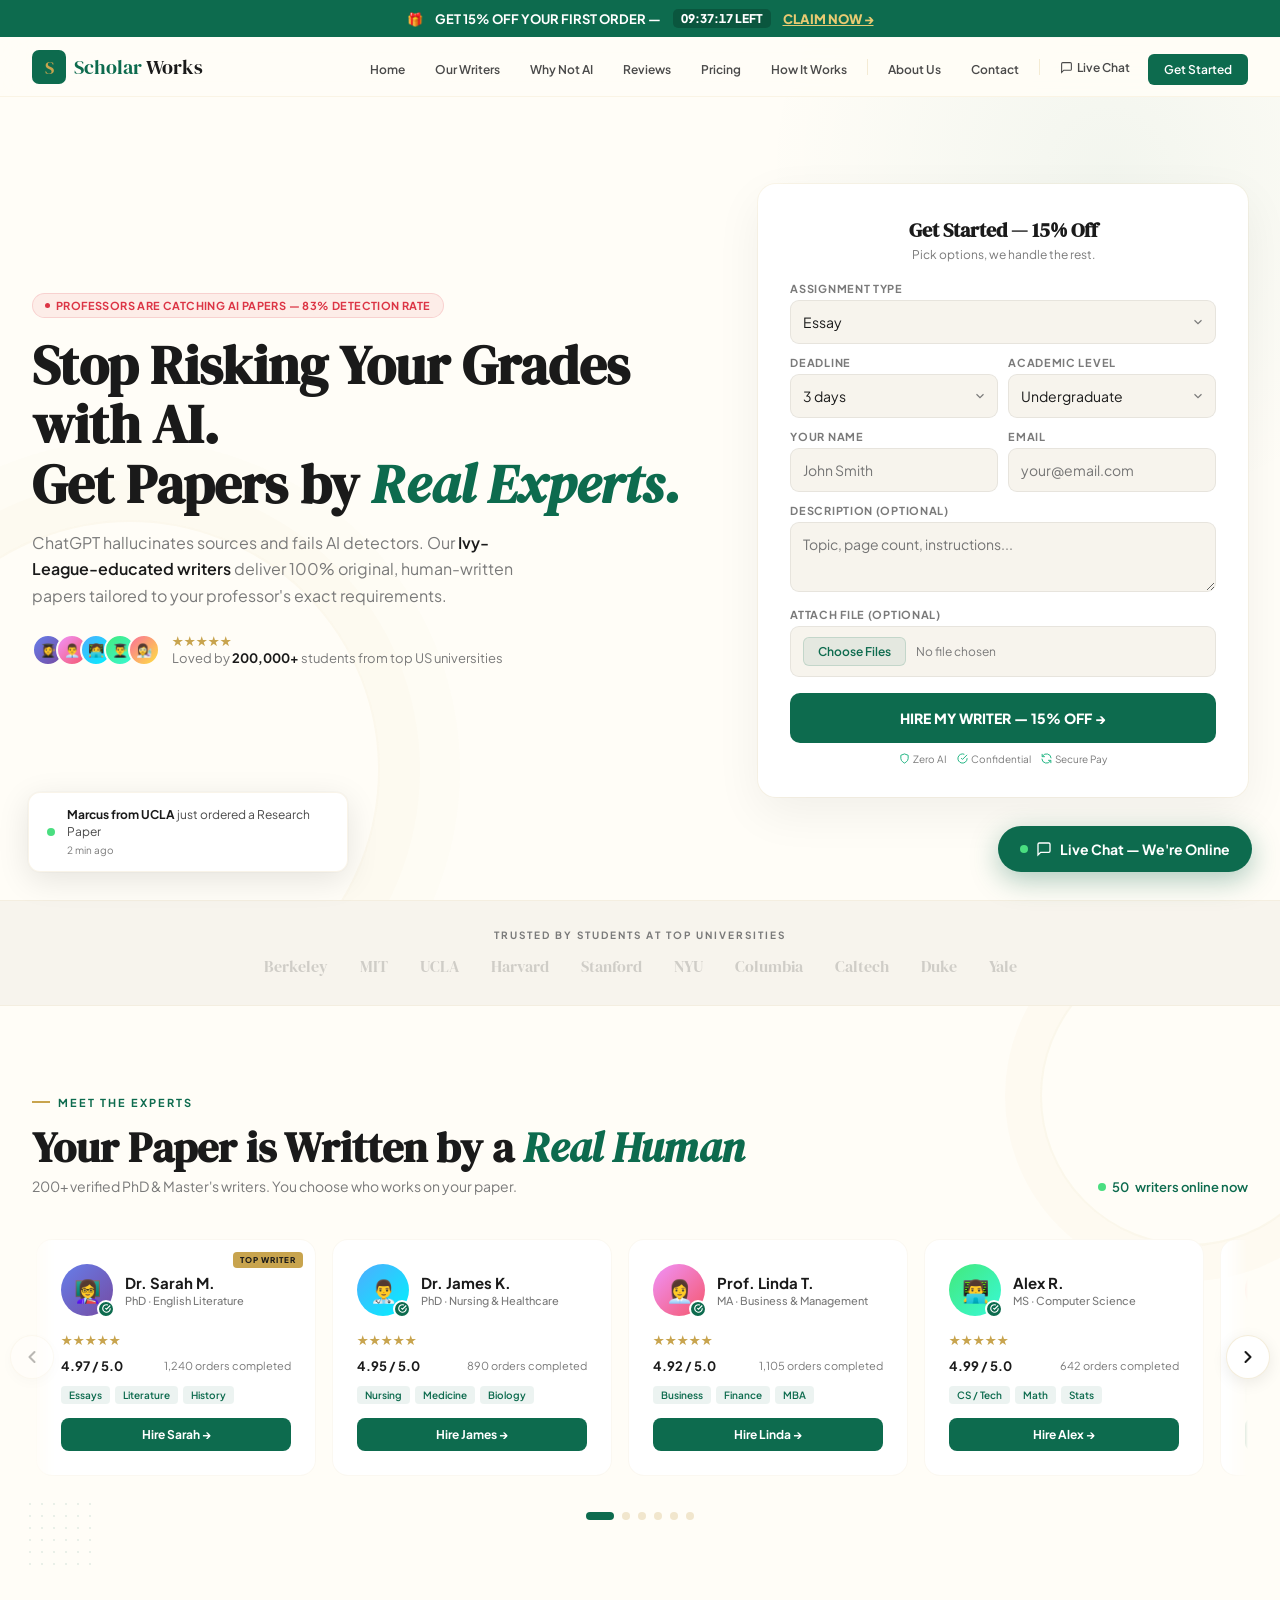
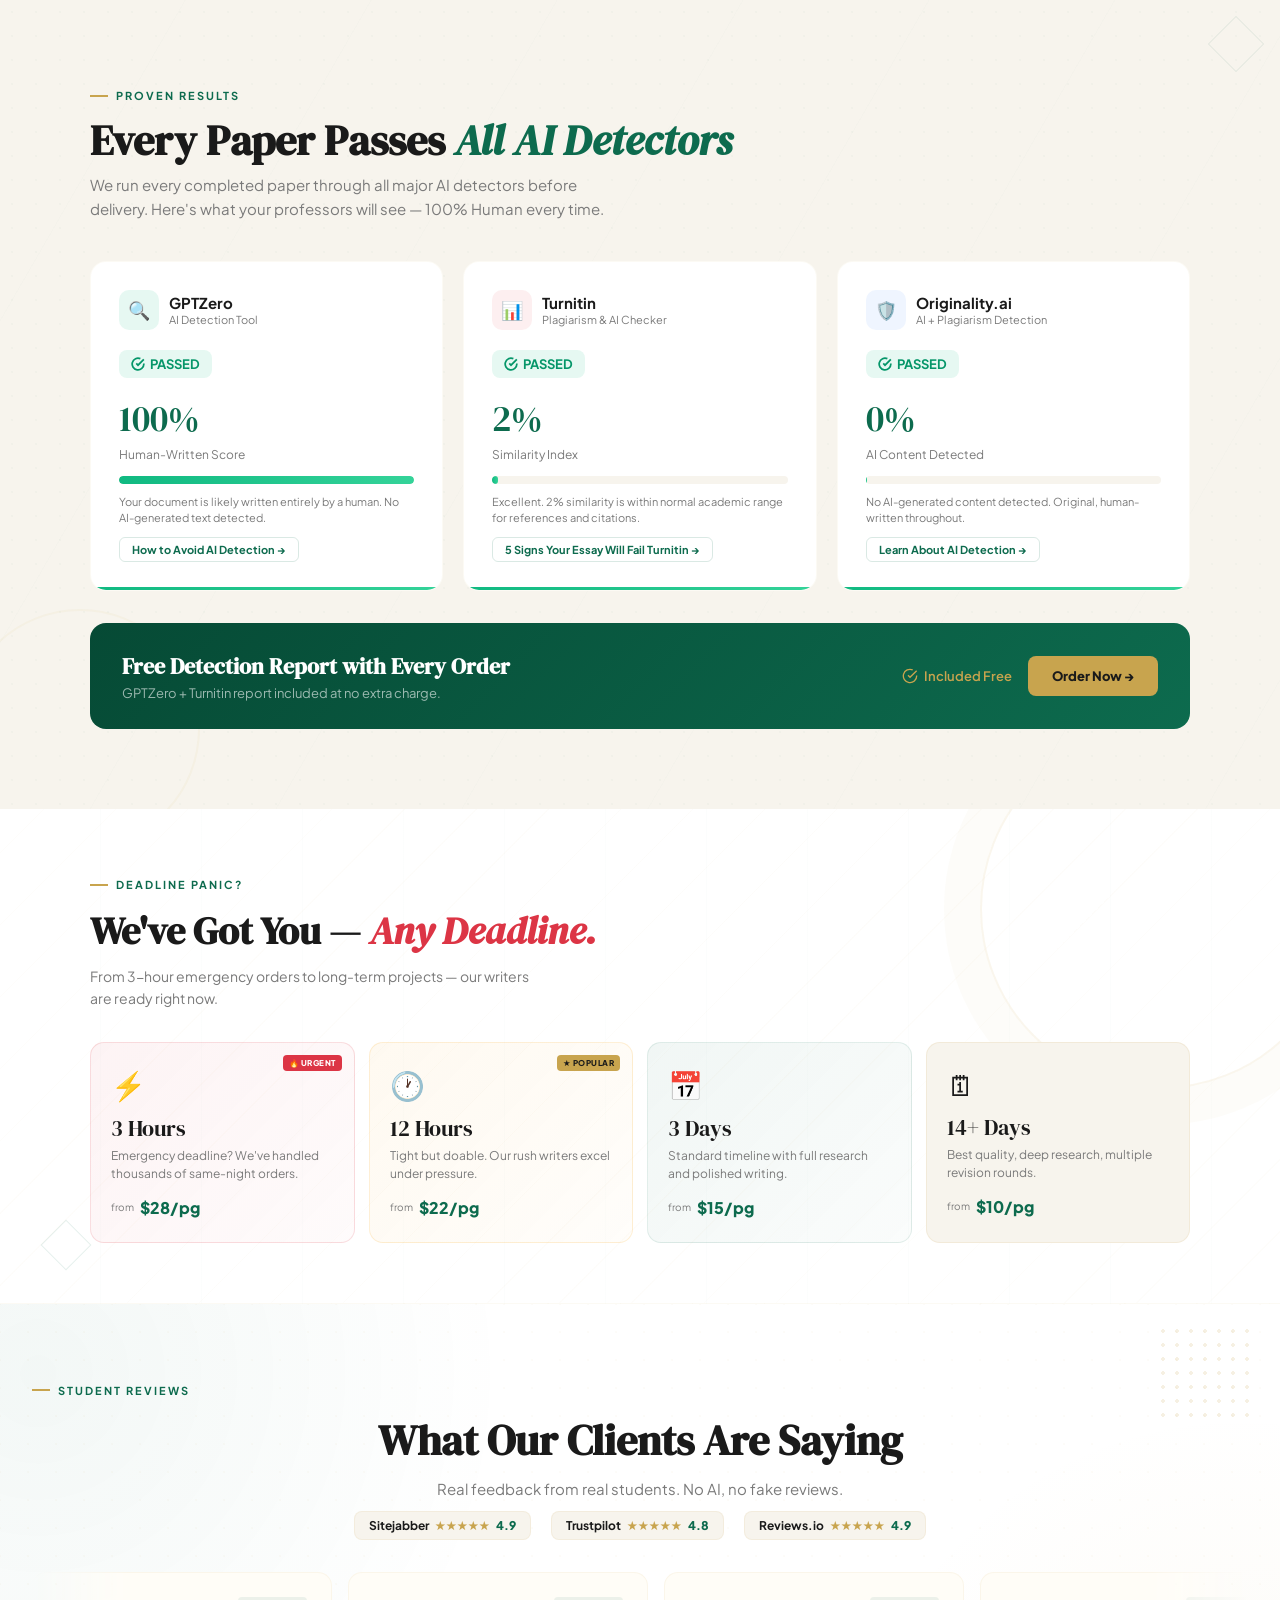
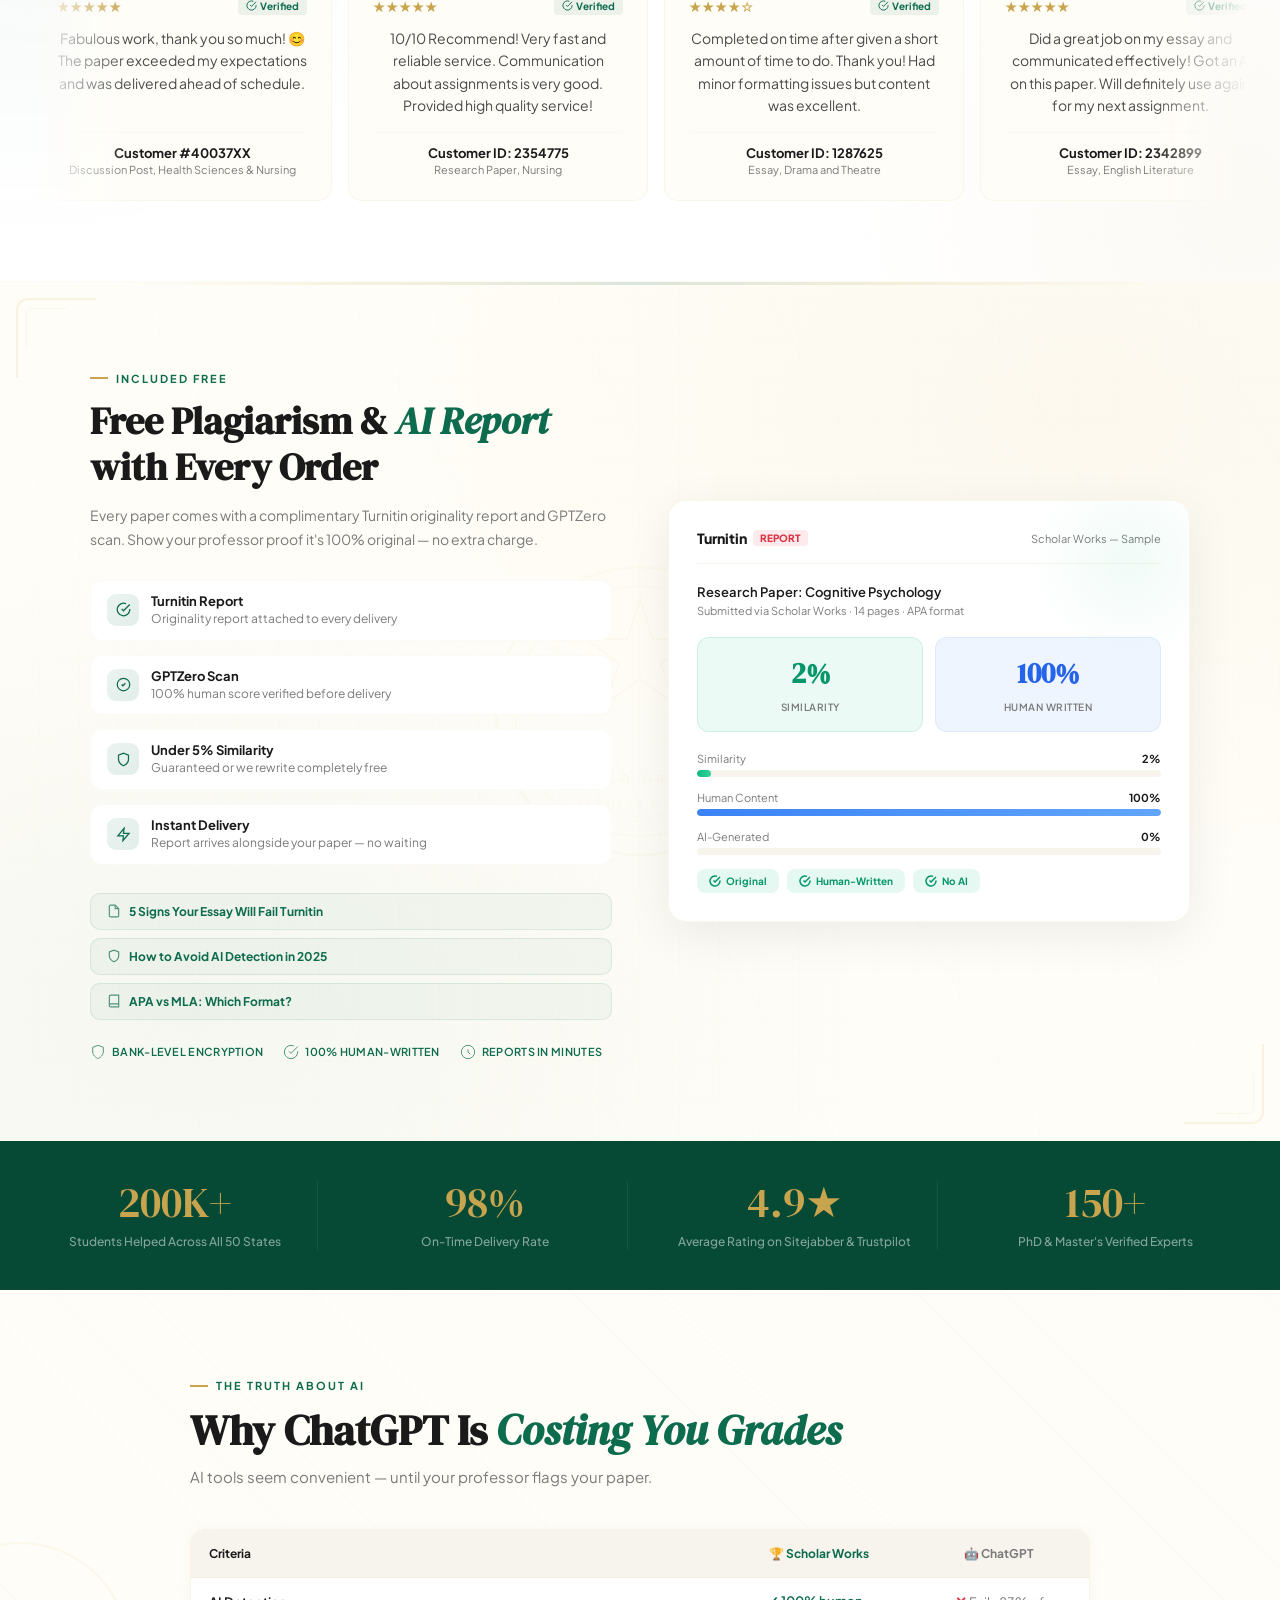
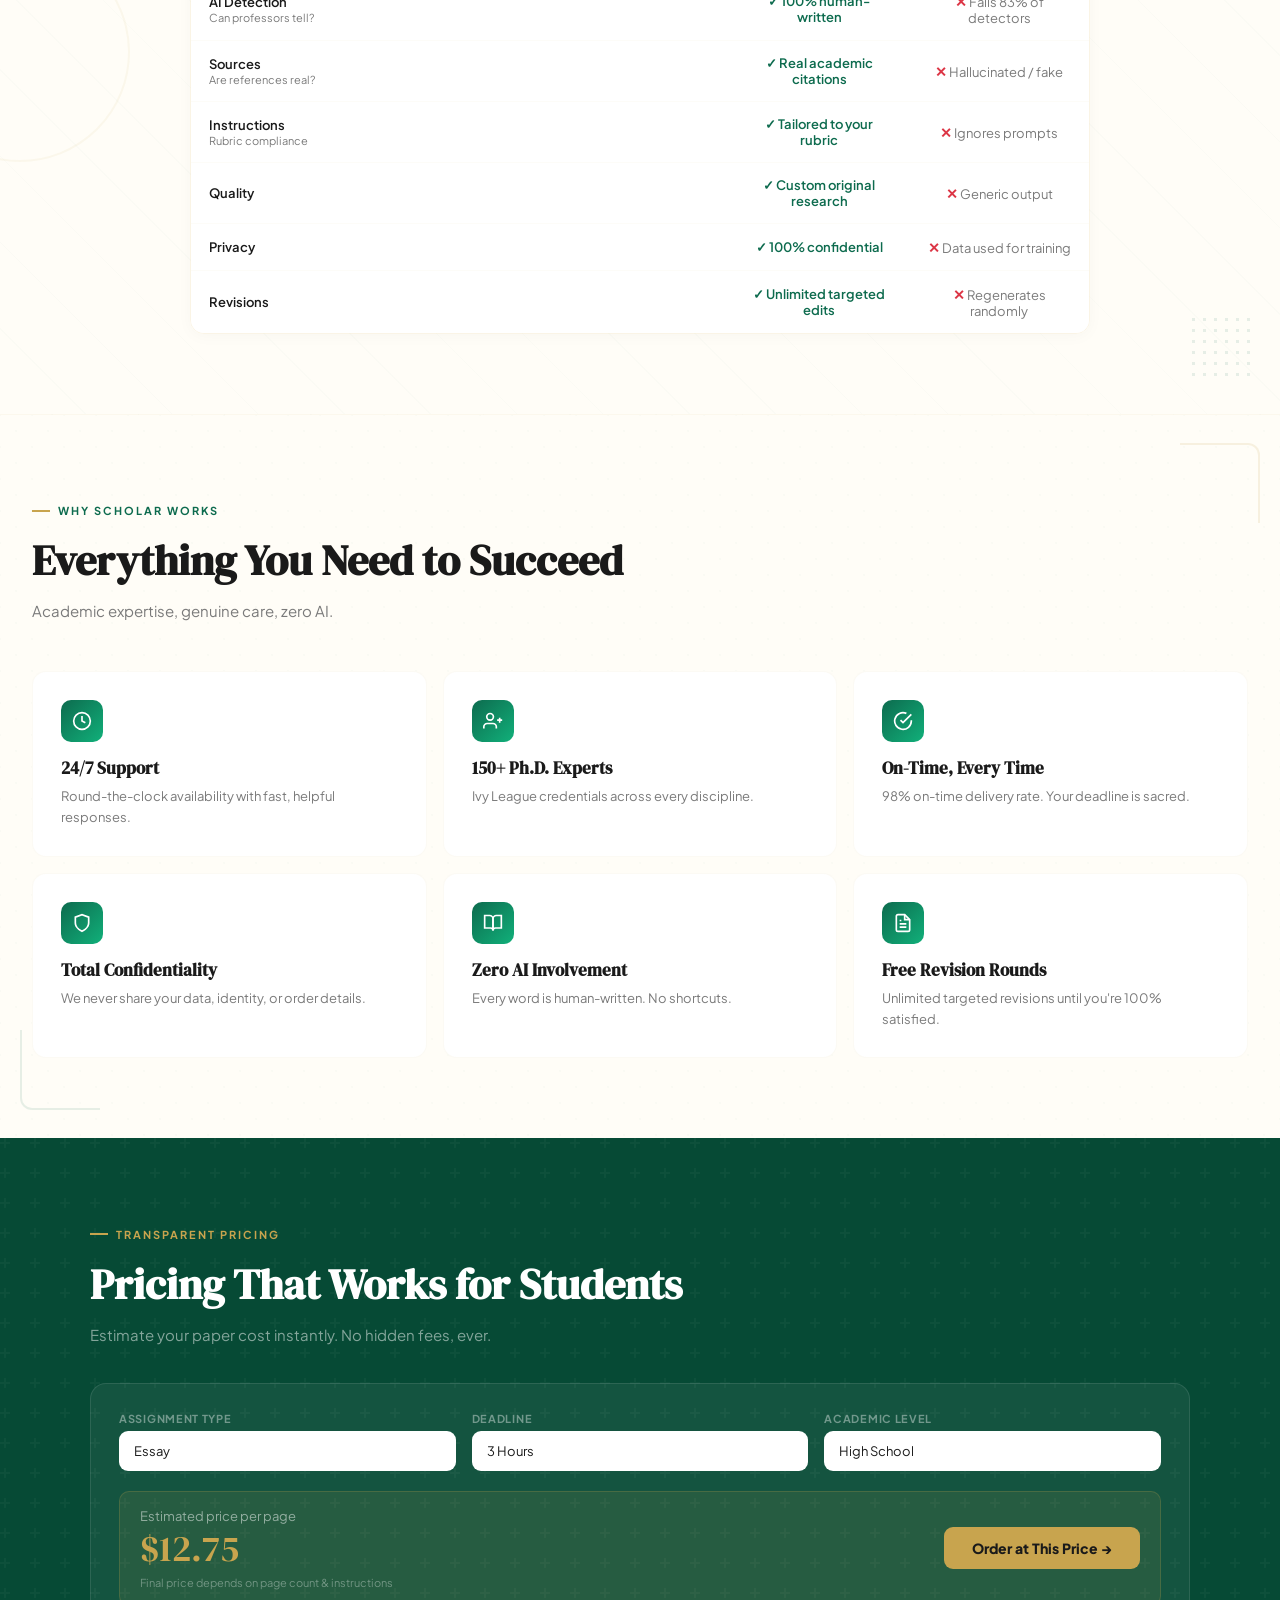
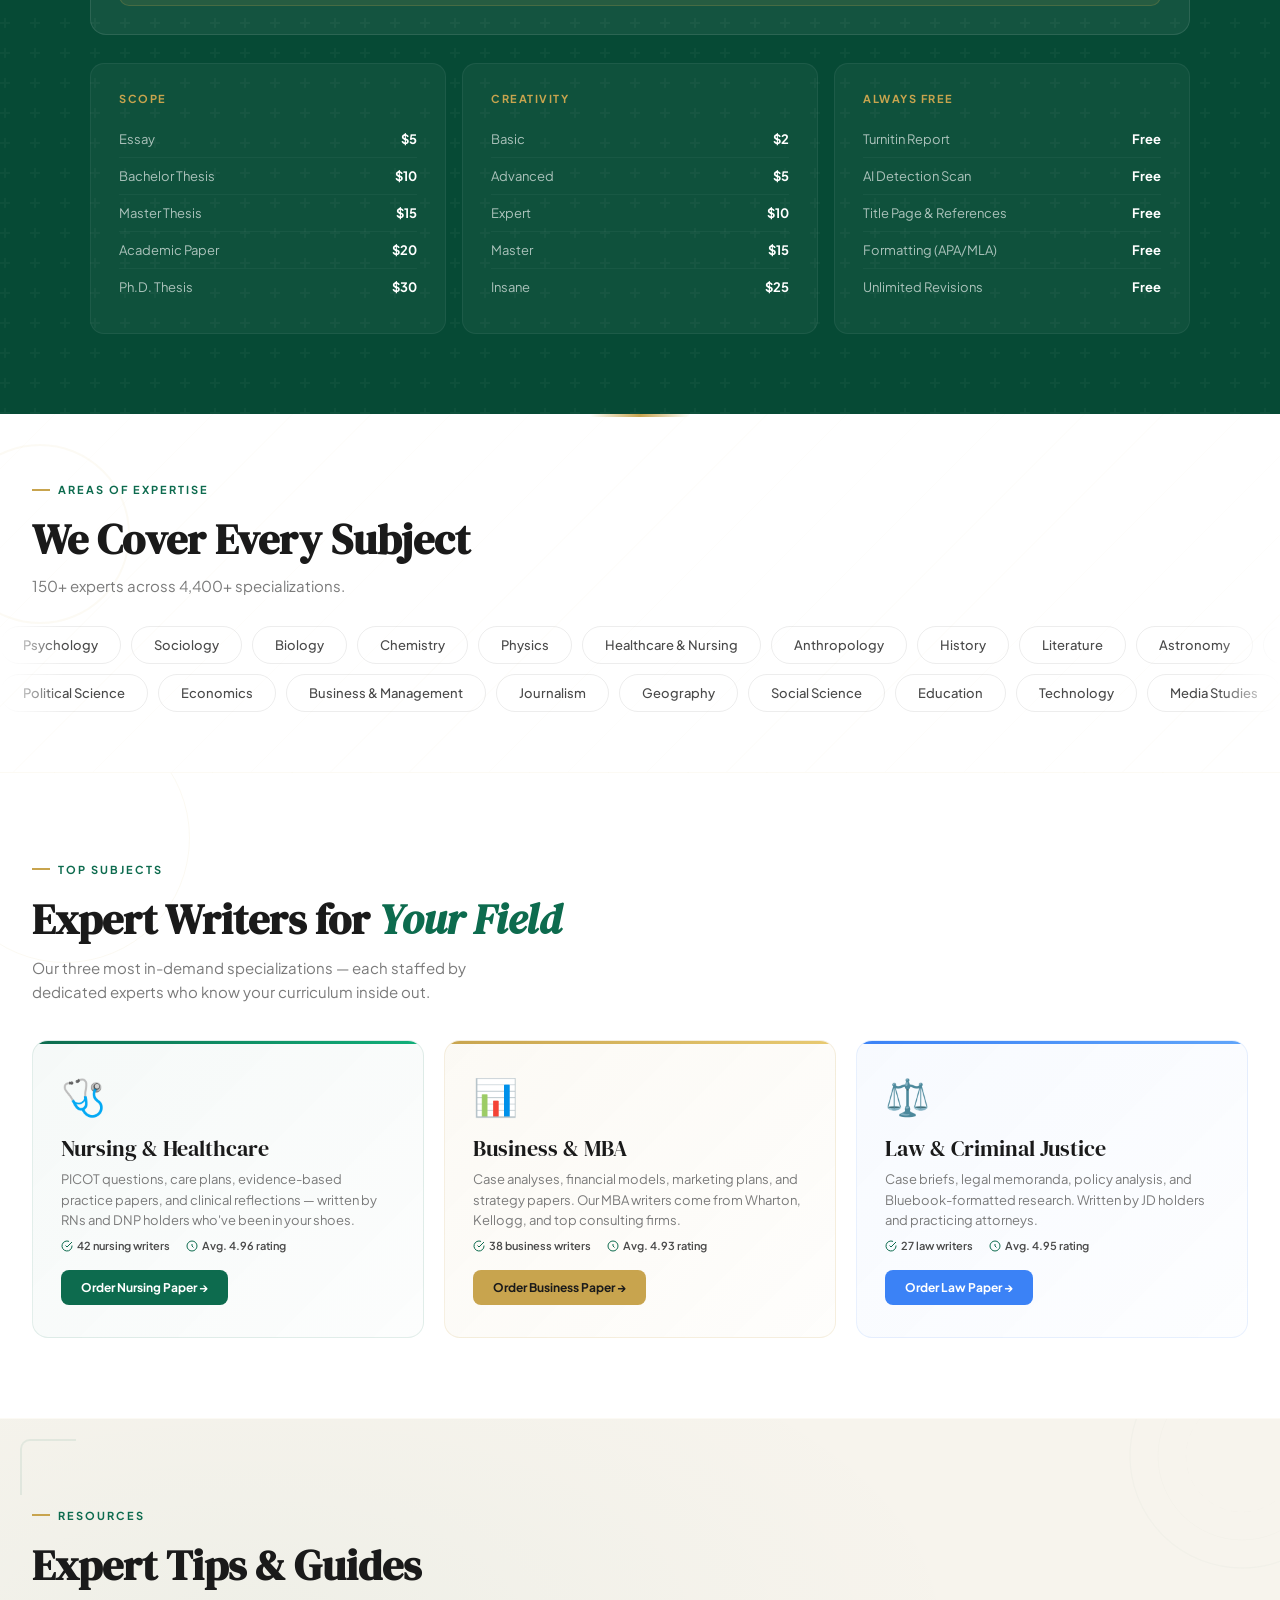
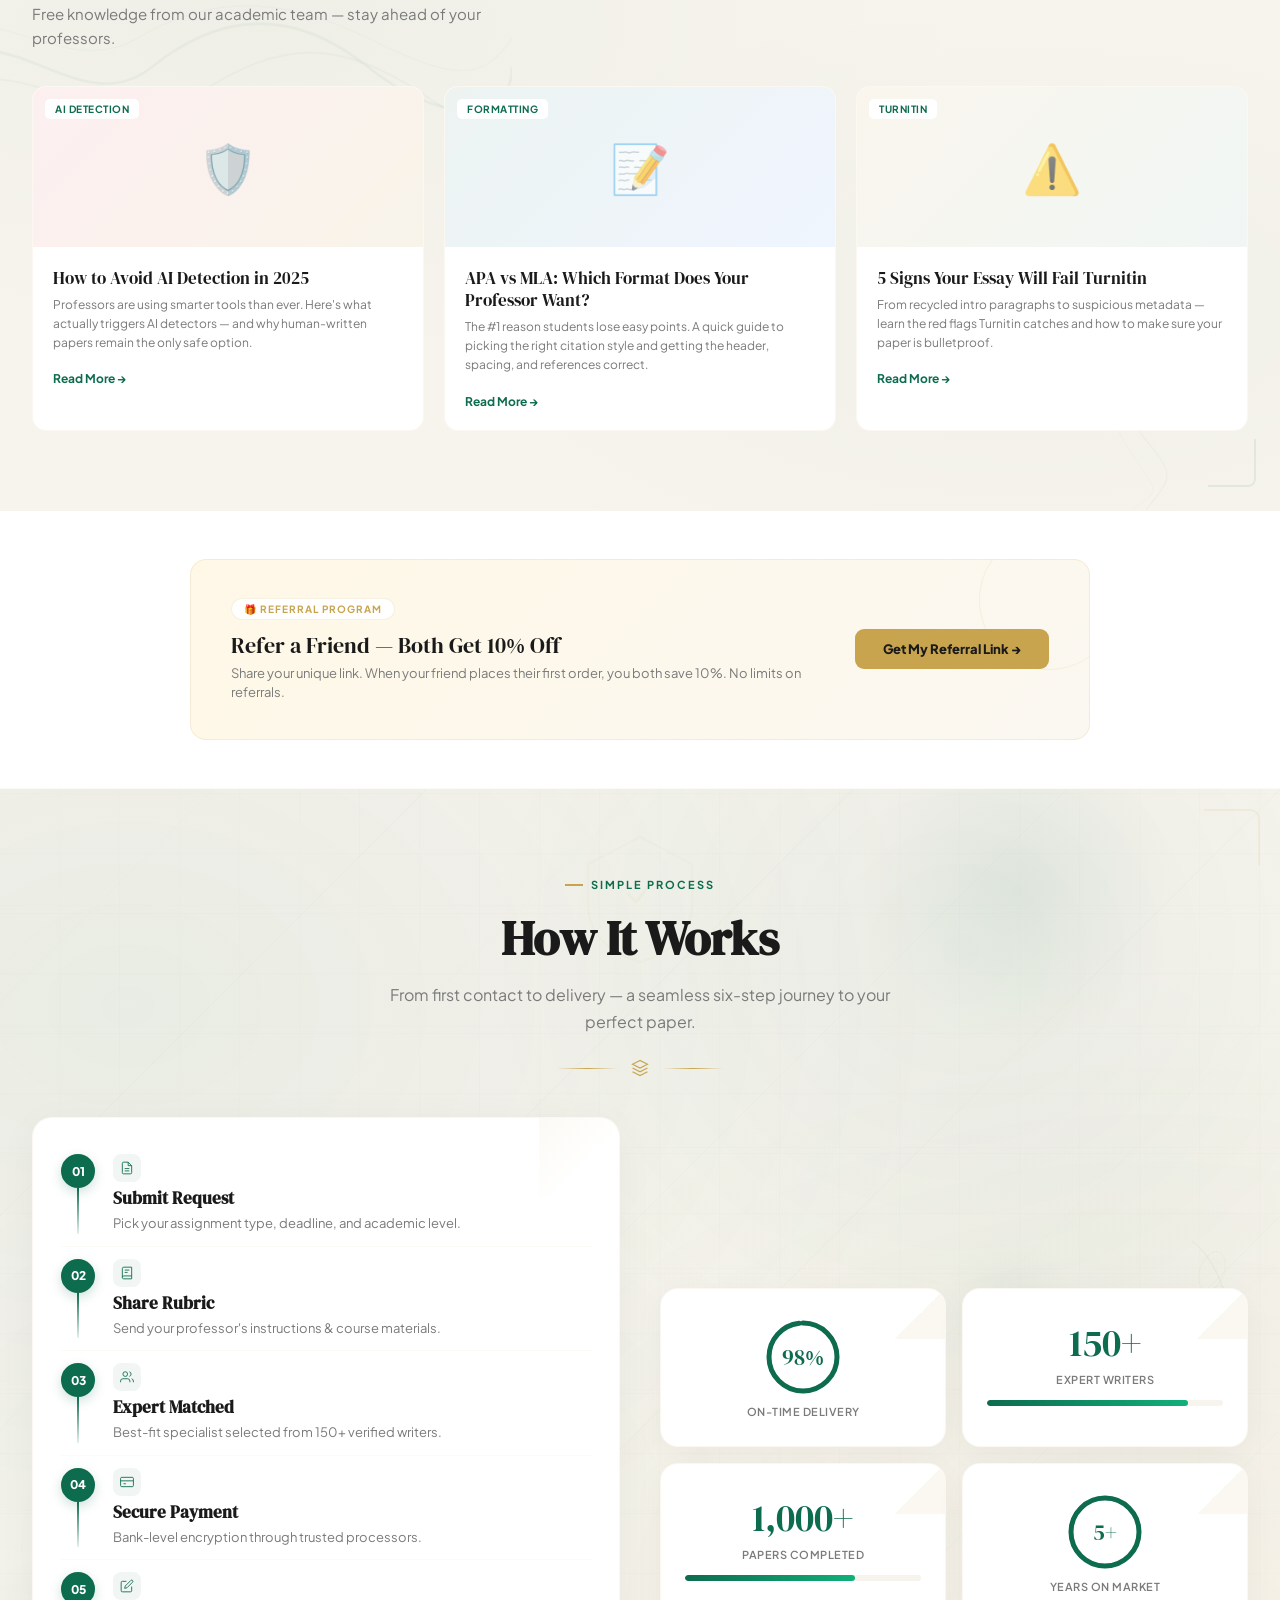
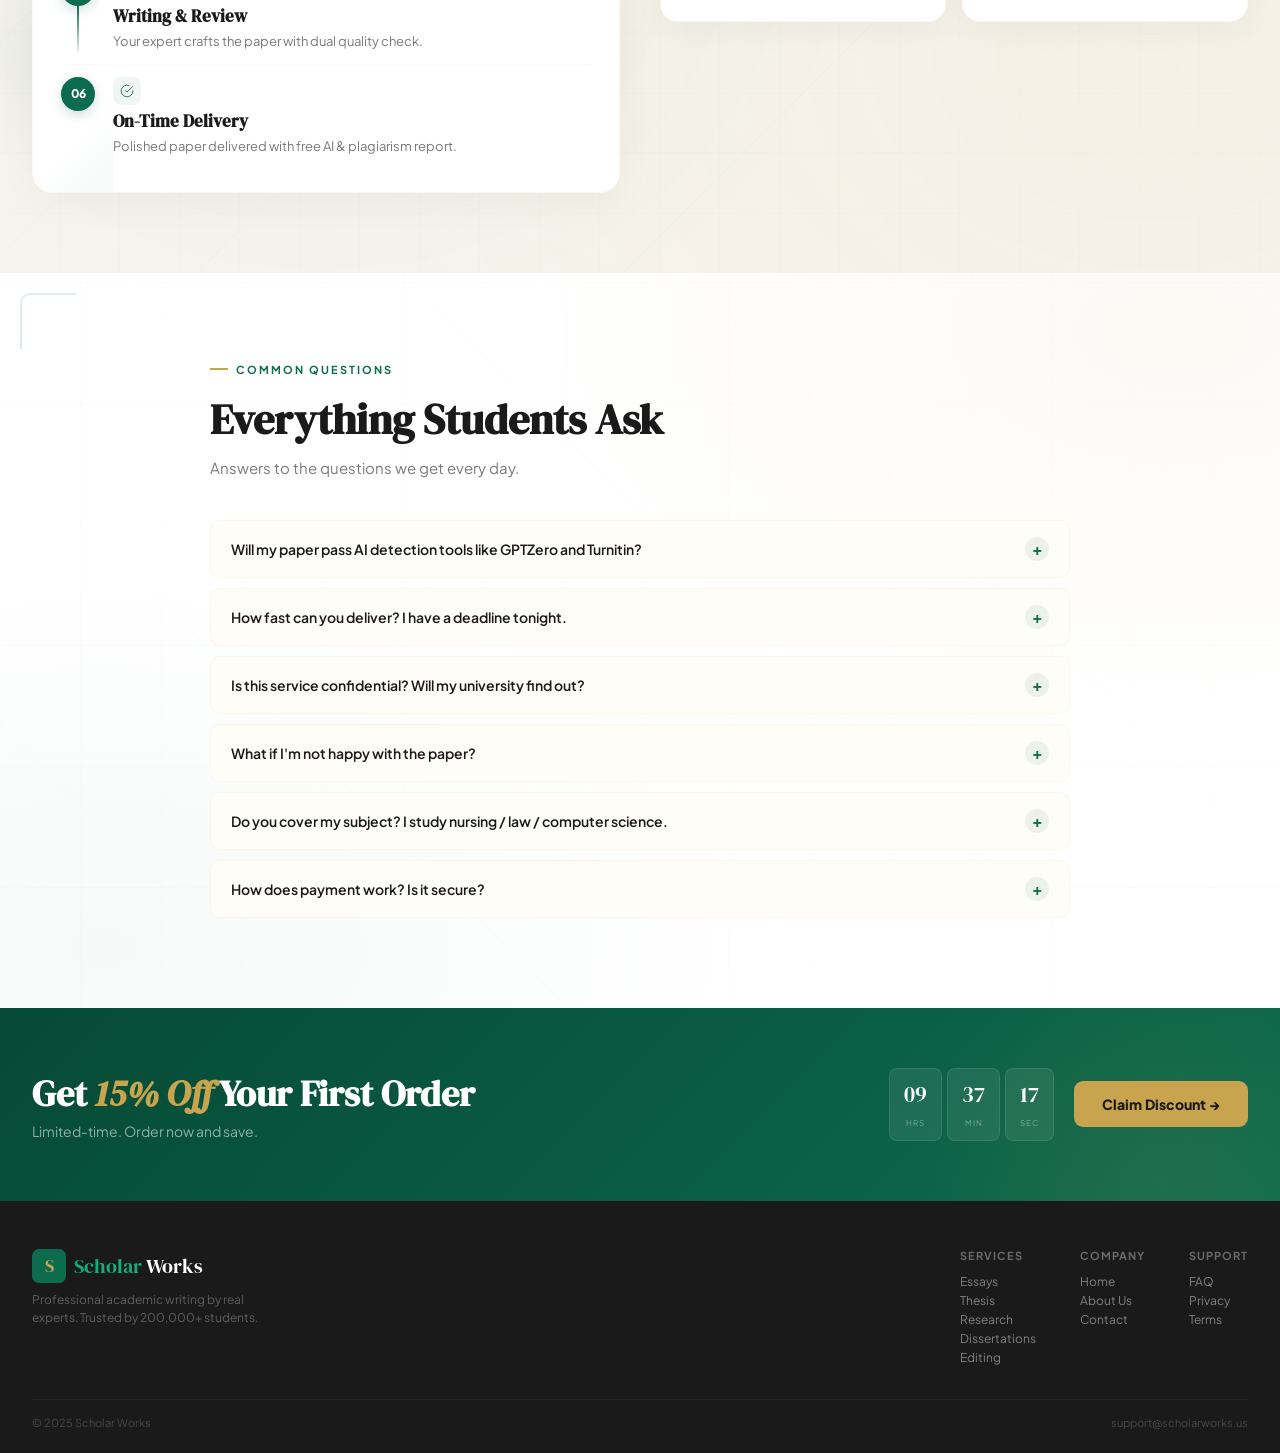
==== commit 6a66f912: "Reduce work types to 17 most popular, make pricing selects white - Hero form: reduced assignment typ" ====
--- a/index.html
+++ b/index.html
@@ -86,7 +86,7 @@
     <div class="hfw" id="mobile-form">
       <div class="hf">
         <div class="fh"><h3>Get Started — 15% Off</h3><p>Pick options, we handle the rest.</p></div>
-        <div class="fg"><label class="fl">Assignment type</label><select class="fs"><option>Essay</option><option>Research Paper</option><option>Argumentative Essay</option><option>Persuasive Essay</option><option>Narrative Essay</option><option>Expository Essay</option><option>Compare & Contrast Essay</option><option>Cause & Effect Essay</option><option>Analytical Essay</option><option>Reflective Essay</option><option>Admission Essay</option><option>Scholarship Essay</option><option>Discussion Post</option><option>Annotated Bibliography</option><option>Literature Review</option><option>Book Report / Review</option><option>Article Review / Critique</option><option>Case Study</option><option>Lab Report</option><option>Term Paper</option><option>Coursework</option><option>Capstone Project</option><option>Research Proposal</option><option>Presentation / PowerPoint</option><option>Speech</option><option>Reaction Paper</option><option>Position Paper</option><option>Personal Statement</option><option>Creative Writing</option><option>Critical Thinking</option><option>Business Plan</option><option>SOAP Note</option><option>Care Plan (Nursing)</option><option>PICOT Question</option><option>Evidence-Based Practice Paper</option><option>Bachelor Thesis</option><option>Master Thesis</option><option>Dissertation / PhD</option><option>Editing & Proofreading</option><option>Multiple Choice Questions</option><option>Math / Statistics Problem</option><option>Other</option></select></div>
+        <div class="fg"><label class="fl">Assignment type</label><select class="fs"><option>Essay</option><option>Research Paper</option><option>Discussion Post</option><option>Case Study</option><option>Term Paper</option><option>Coursework</option><option>Literature Review</option><option>Annotated Bibliography</option><option>Lab Report</option><option>Presentation / PowerPoint</option><option>Admission / Personal Statement</option><option>Thesis (Bachelor / Master)</option><option>Dissertation / PhD</option><option>Nursing (SOAP / Care Plan)</option><option>Math / Statistics Problem</option><option>Editing & Proofreading</option><option>Other</option></select></div>
         <div class="frow"><div class="fg"><label class="fl">Deadline</label><select class="fs"><option>3 hours (Urgent)</option><option>12 hours</option><option>24 hours</option><option selected>3 days</option><option>7 days</option><option>14+ days</option></select></div><div class="fg"><label class="fl">Academic Level</label><select class="fs"><option>High School</option><option selected>Undergraduate</option><option>Master's</option><option>Ph.D.</option></select></div></div>
         <div class="frow"><div class="fg"><label class="fl">Your name</label><input type="text" class="fi" placeholder="John Smith"></div><div class="fg"><label class="fl">Email</label><input type="email" class="fi" placeholder="your@email.com"></div></div>
         <div class="fg"><label class="fl">Description (optional)</label><textarea class="fta" placeholder="Topic, page count, instructions..."></textarea></div>
--- a/css/proof.css
+++ b/css/proof.css
@@ -73,31 +73,6 @@
   color: var(--em);
 }
 
-/* Merged AI + Turnitin report area */
-.aidet-report {
-  display: grid;
-  grid-template-columns: 1fr 1fr;
-  gap: 40px;
-  align-items: start;
-  margin-top: 48px;
-  margin-bottom: 32px;
-  padding-top: 40px;
-  border-top: 1px solid rgba(200, 164, 78, .1);
-}
-.aidet-report-content h3 {
-  font-family: var(--fd);
-  font-size: clamp(22px, 2.5vw, 30px);
-  line-height: 1.2;
-  margin-bottom: 12px;
-}
-.aidet-report-content h3 em { color: var(--em); font-style: italic }
-.aidet-report-content > p {
-  font-size: 14px;
-  color: var(--mu);
-  line-height: 1.7;
-  margin-bottom: 24px;
-}
-
 .aidet-bottom {
   background: linear-gradient(135deg, var(--em-d), var(--em));
   border-radius: 16px;
@@ -110,8 +85,6 @@
 }
 .aidet-bottom-l h3 { font-family: var(--fd); font-size: 22px; color: var(--wh); margin-bottom: 4px }
 .aidet-bottom-l p { font-size: 13px; color: rgba(255, 255, 255, .6) }
-.aidet-bottom-l p a { color: rgba(255, 255, 255, .8); text-decoration: underline; text-underline-offset: 2px }
-.aidet-bottom-l p a:hover { color: var(--wh) }
 .aidet-bottom-r { display: flex; align-items: center; gap: 16px; flex-wrap: wrap }
 .aidet-include { display: flex; align-items: center; gap: 6px; font-size: 13px; font-weight: 600; color: var(--gold) }
 .aidet-include svg { width: 16px; height: 16px }
--- a/css/pricing.css
+++ b/css/pricing.css
@@ -35,21 +35,21 @@
 .pcalc-select {
   width: 100%;
   padding: 11px 14px;
-  background: rgba(255, 255, 255, .06);
-  border: 1px solid rgba(255, 255, 255, .1);
+  background: #fff;
+  border: 1px solid rgba(255, 255, 255, .25);
   border-radius: 9px;
   font-family: var(--fb);
   font-size: 13px;
-  color: var(--wh);
+  color: var(--ch);
   outline: none;
   appearance: none;
   cursor: pointer;
   transition: all .3s;
 }
-.pcalc-select:focus { border-color: var(--gold); background: rgba(255, 255, 255, .1) }
+.pcalc-select:focus { border-color: var(--gold); background: #fff }
 .pcalc-select option {
-  background: #1a1a2e;
-  color: #fff;
+  background: #fff;
+  color: var(--ch);
   padding: 8px 12px;
 }
 .pcalc-select::-webkit-scrollbar { width: 8px }
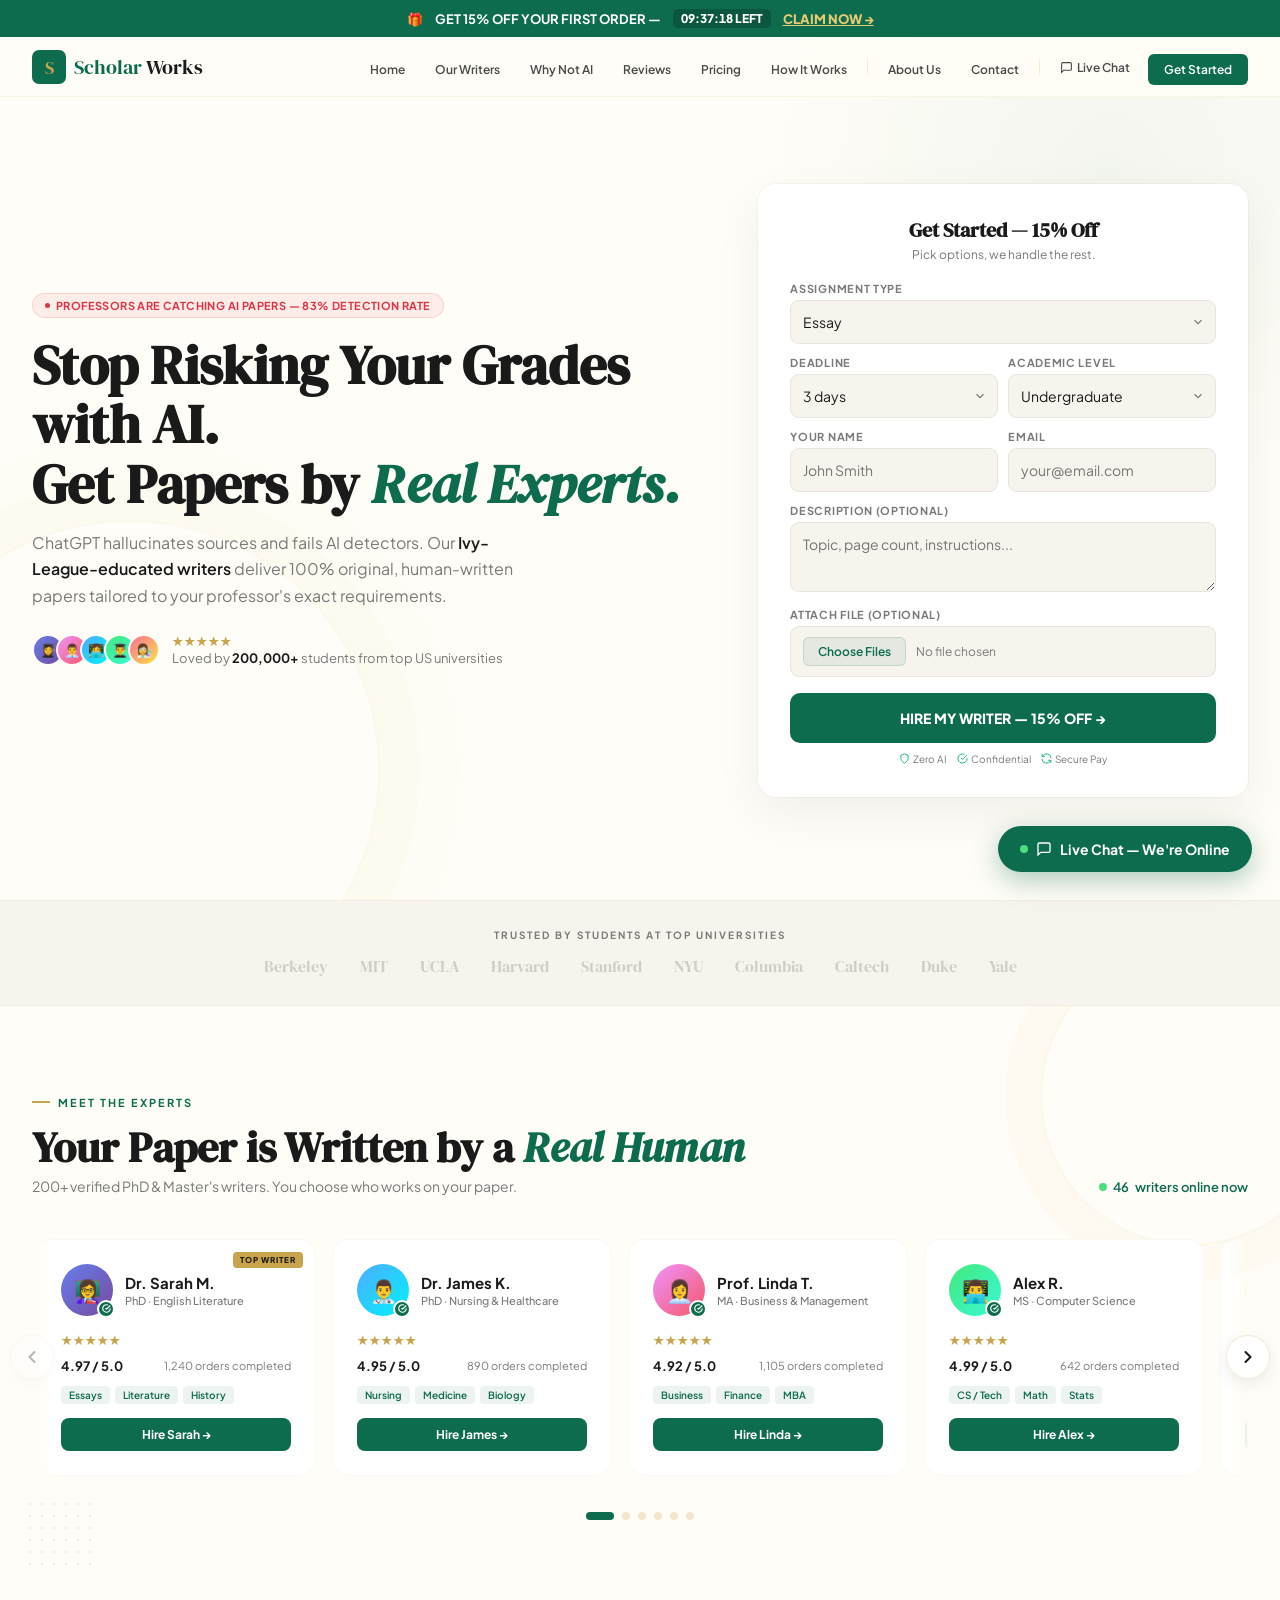
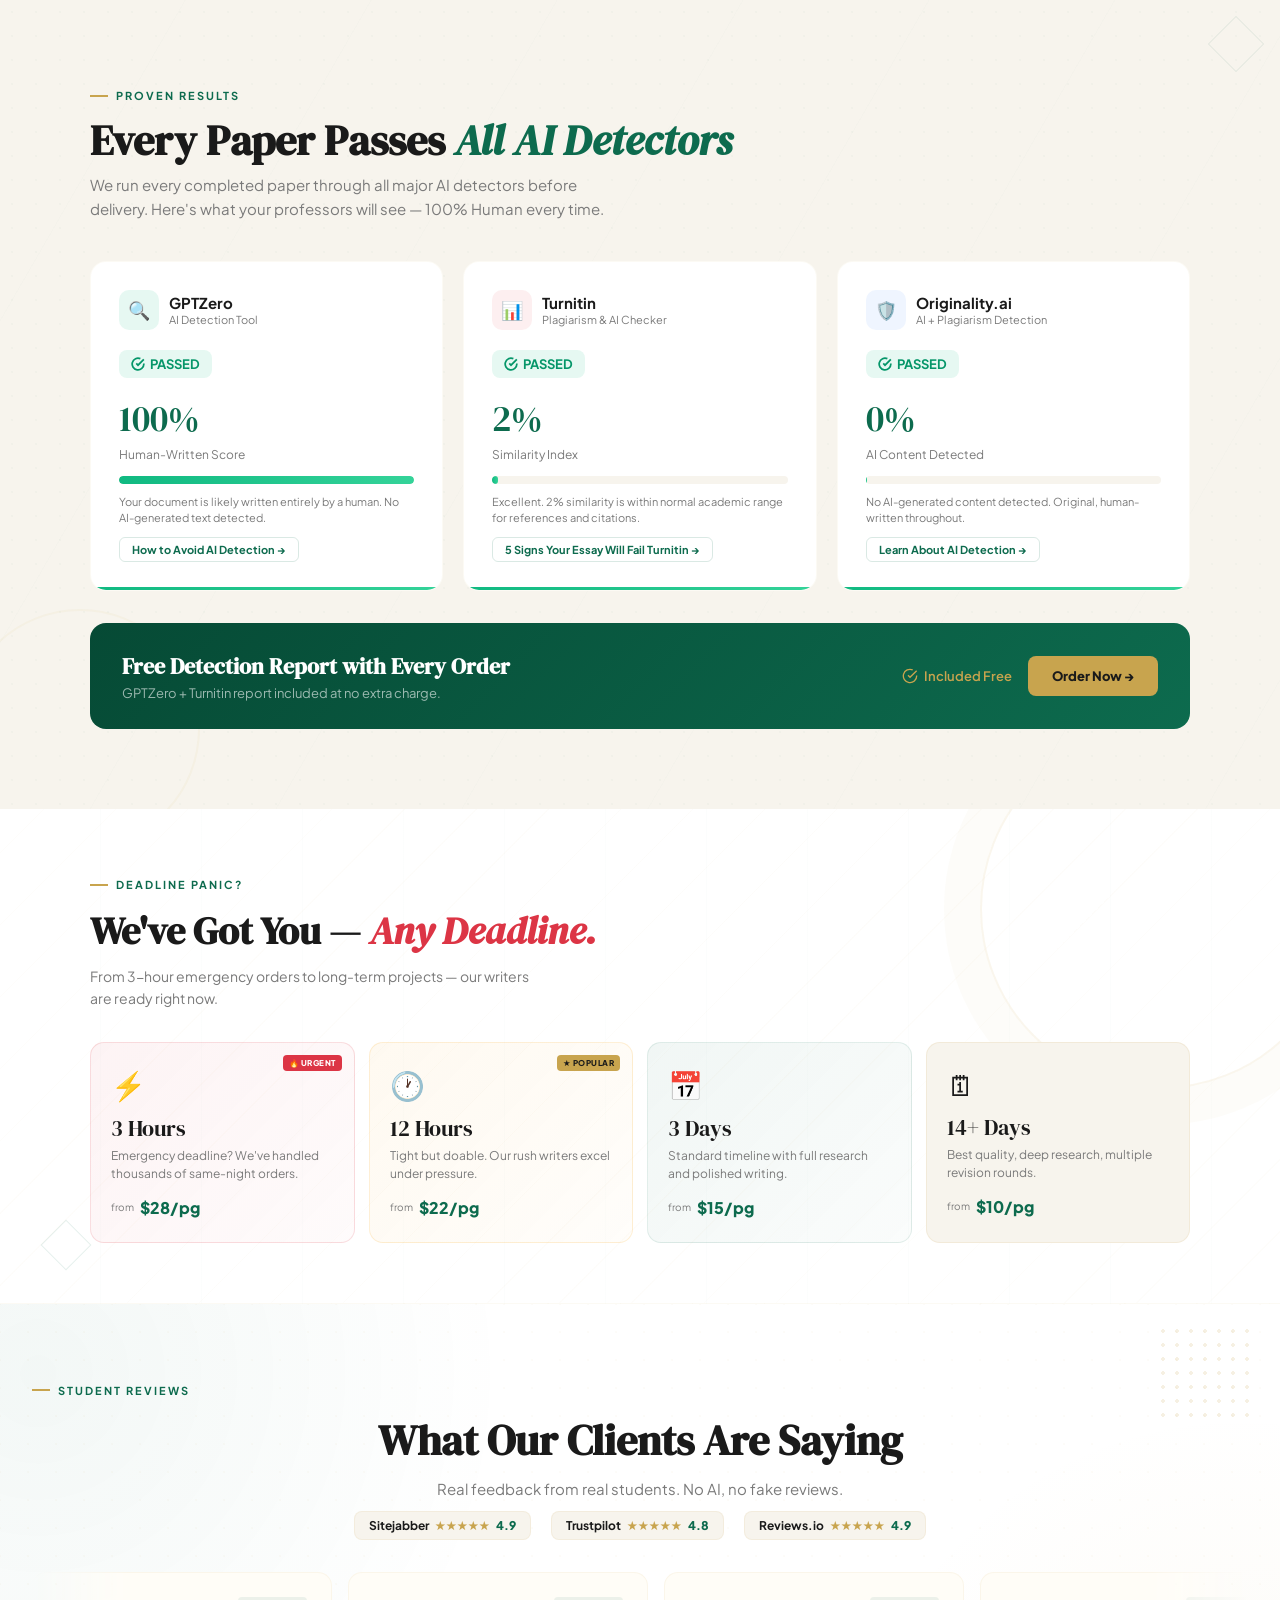
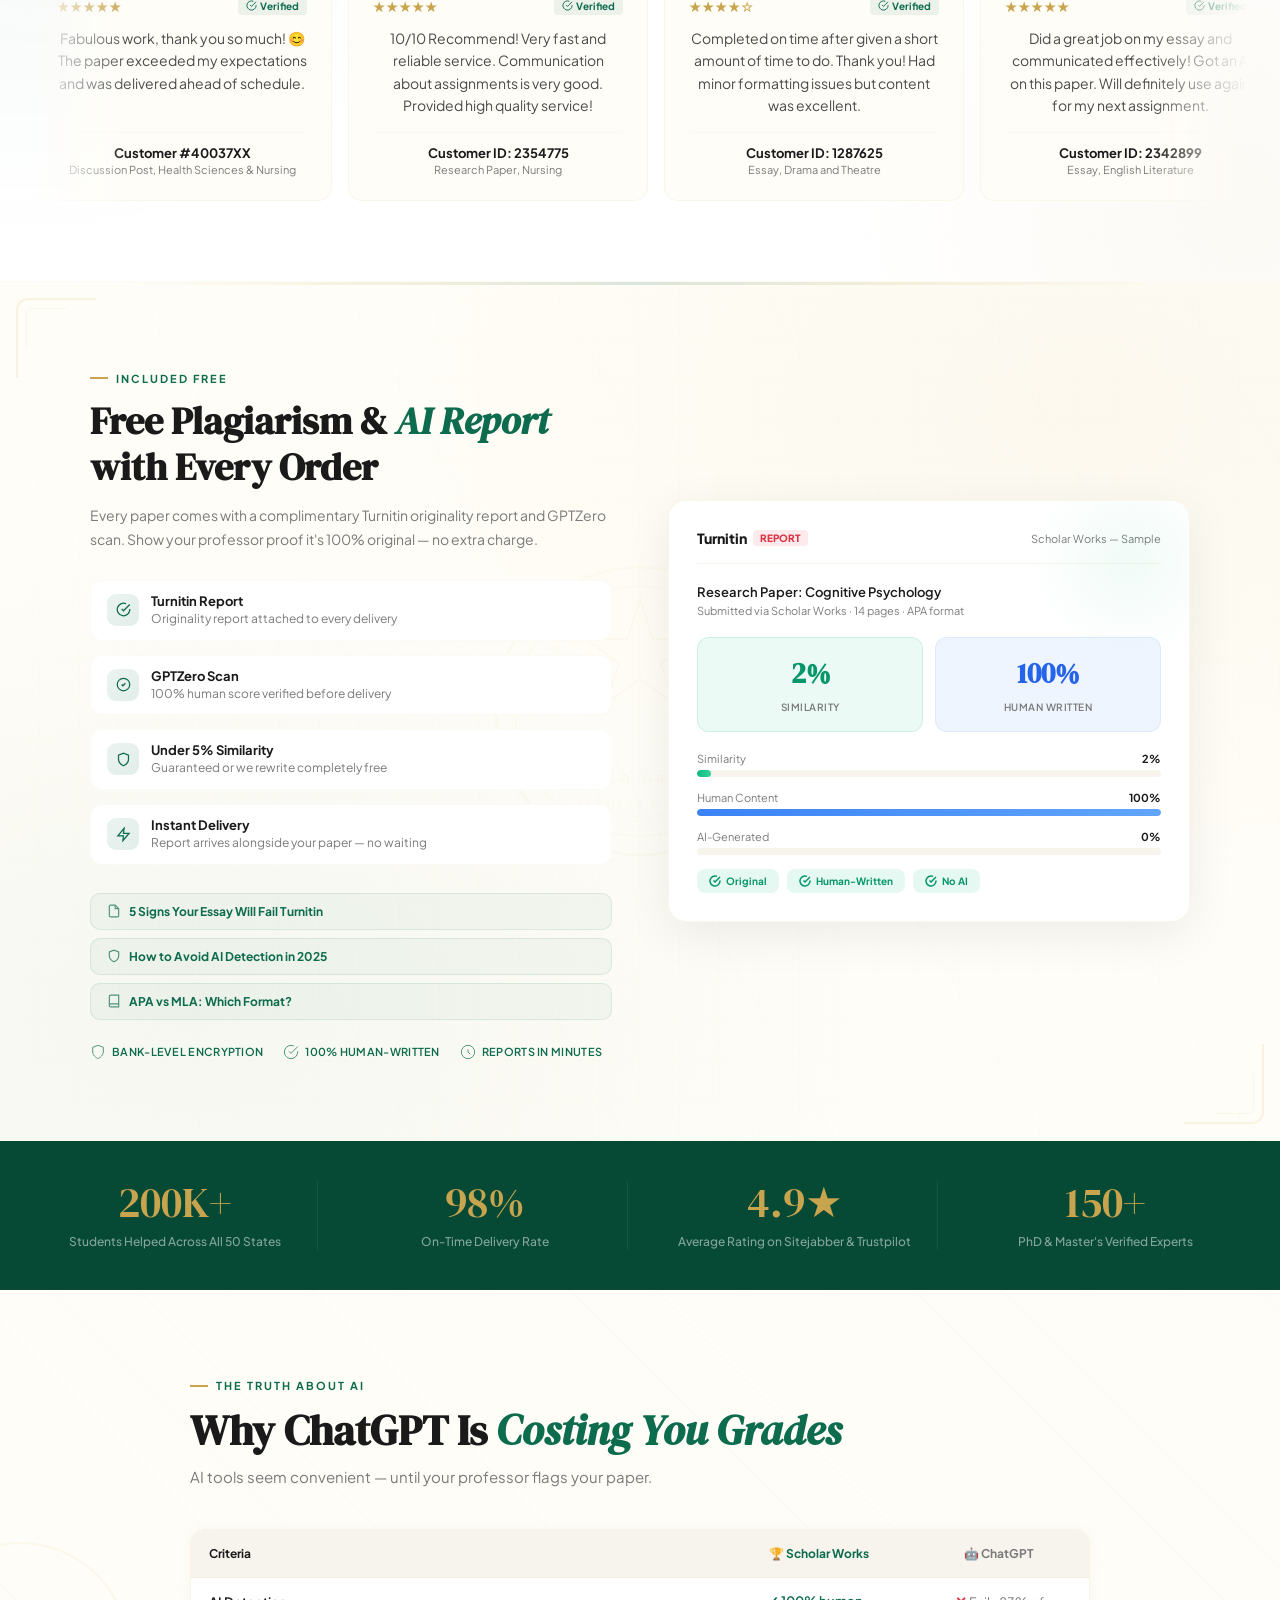
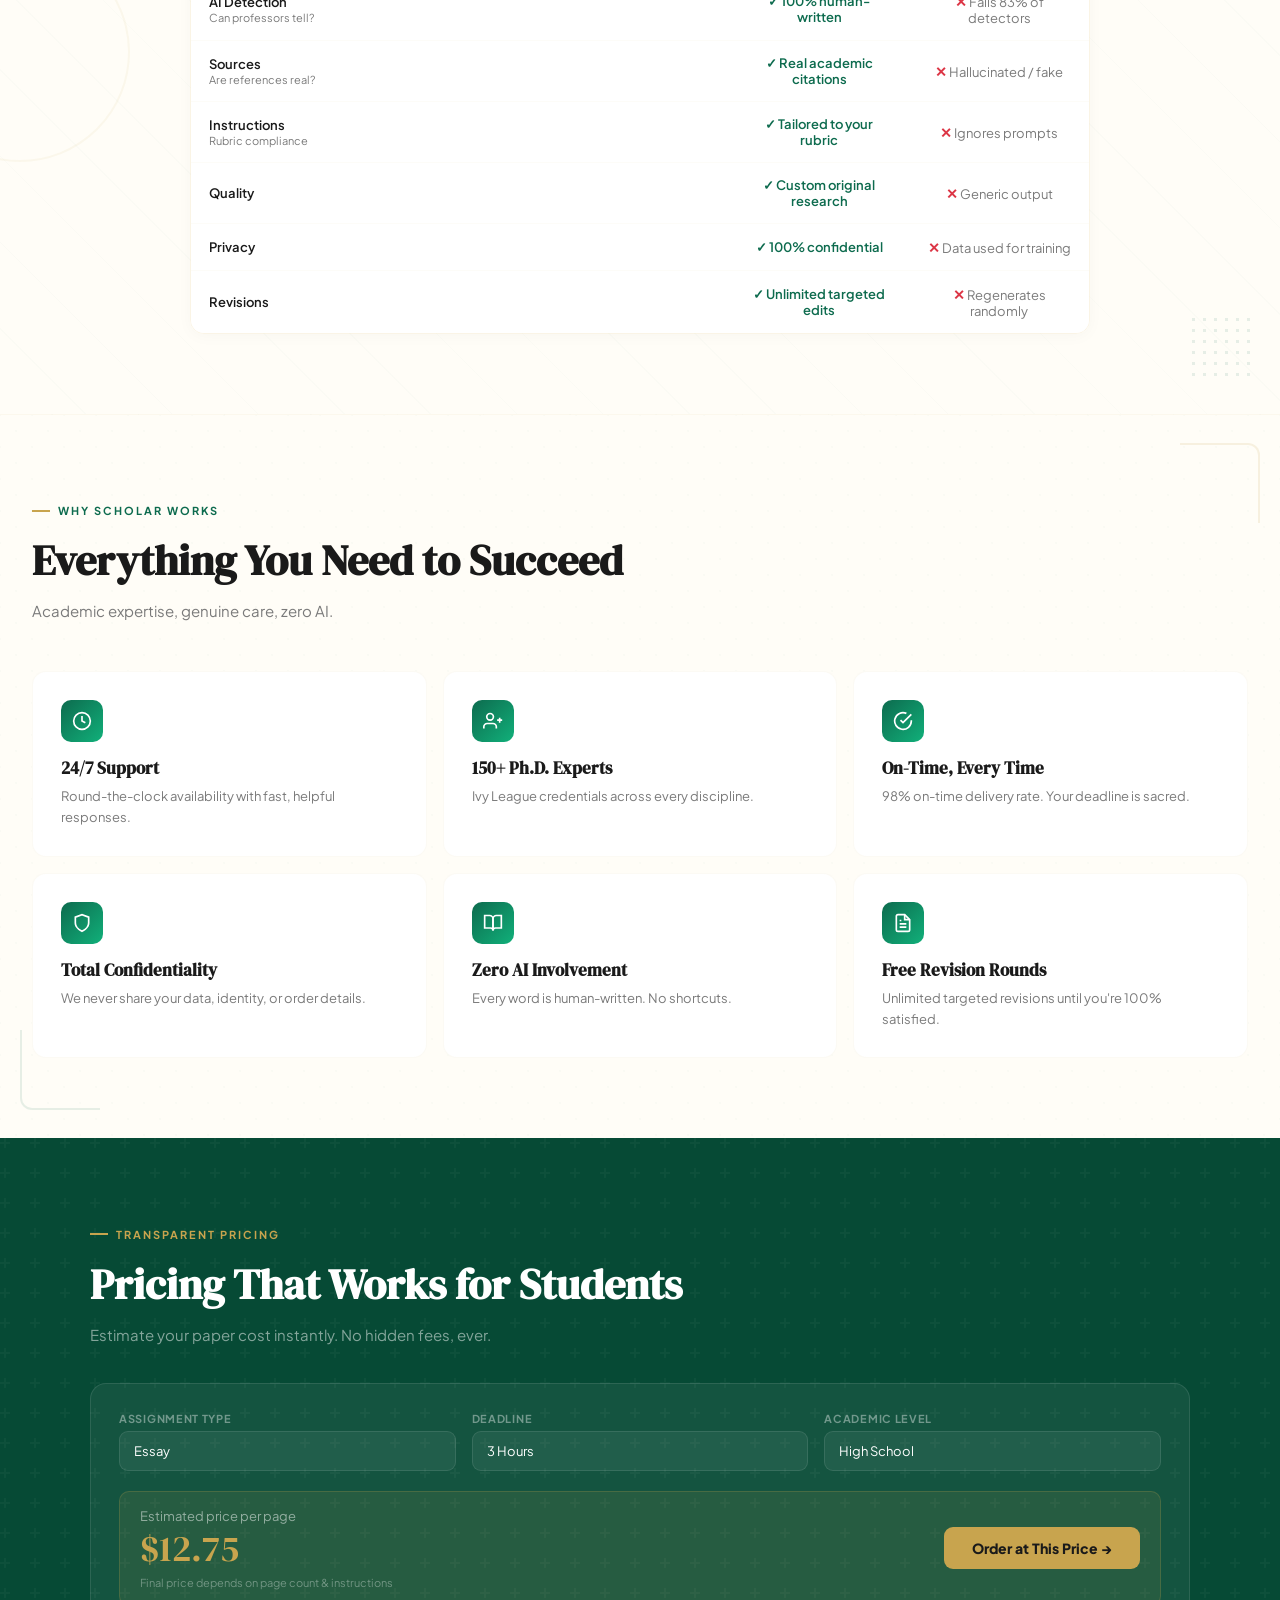
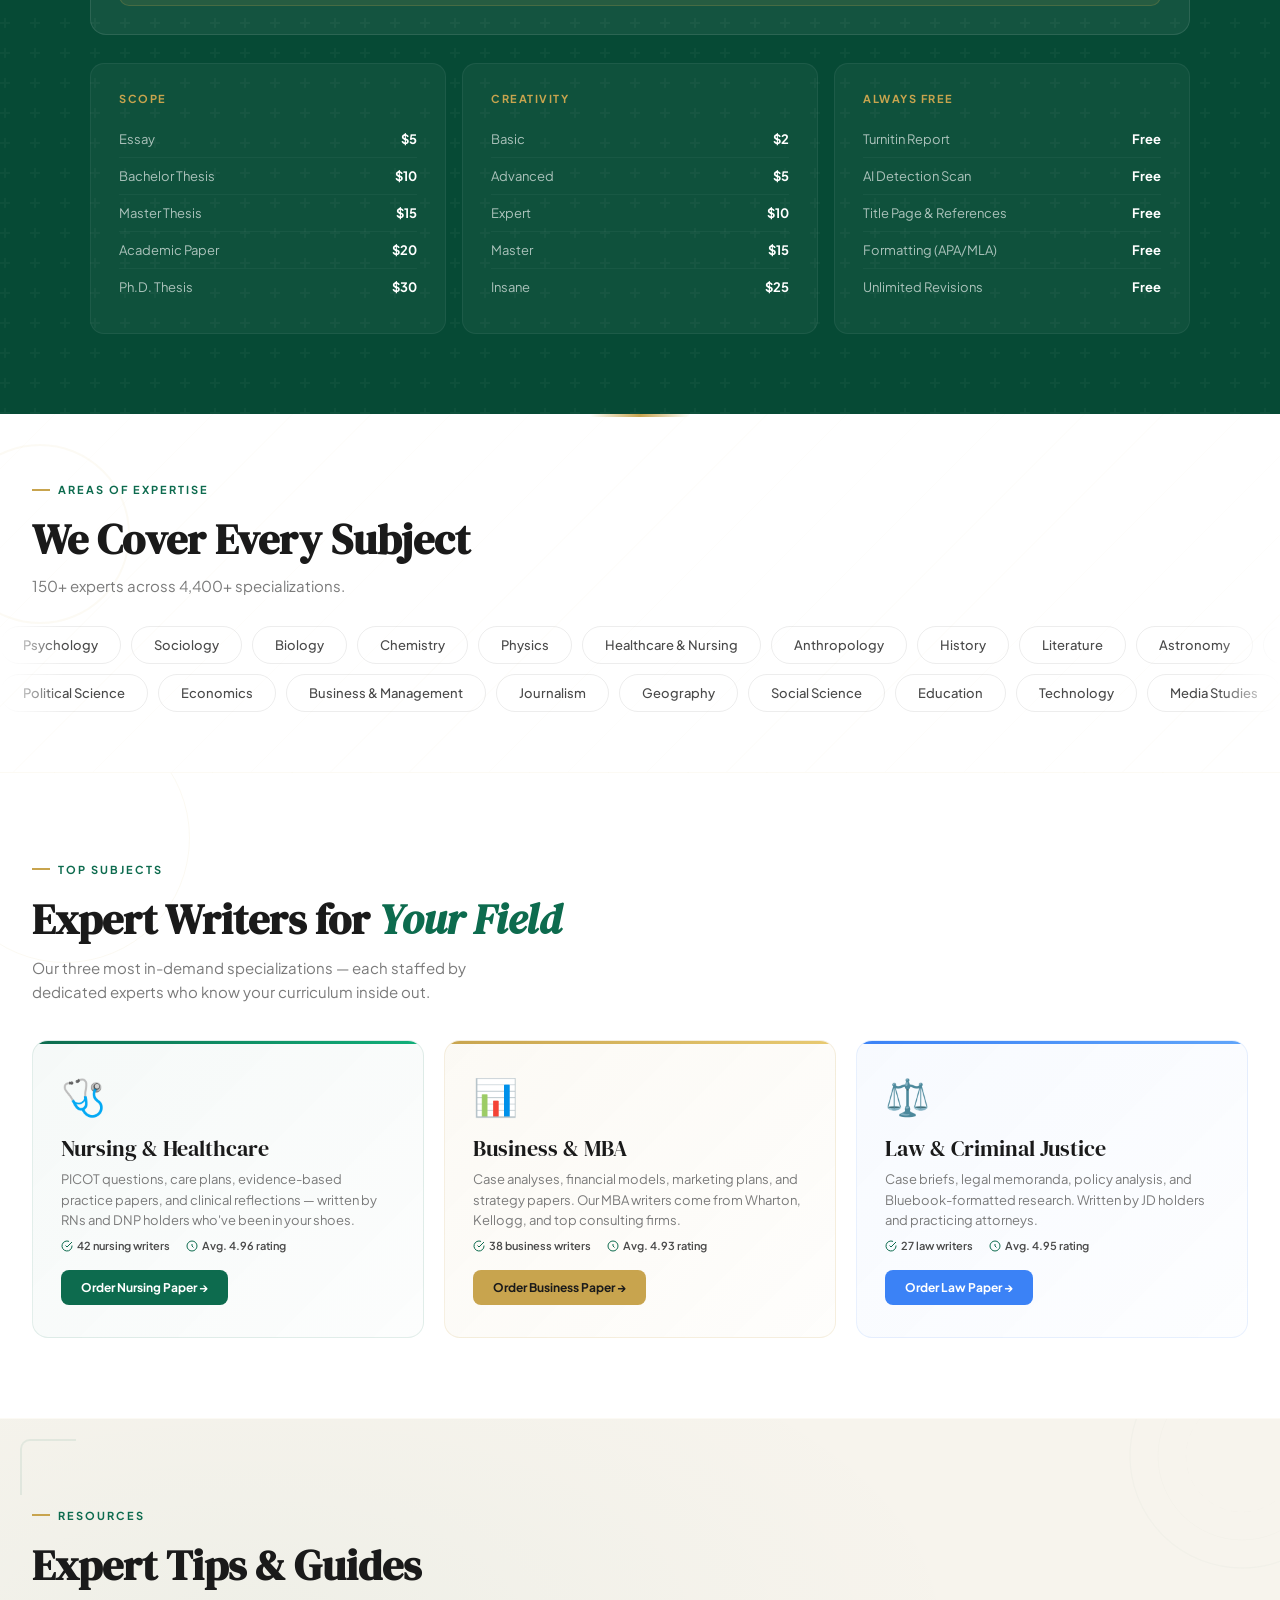
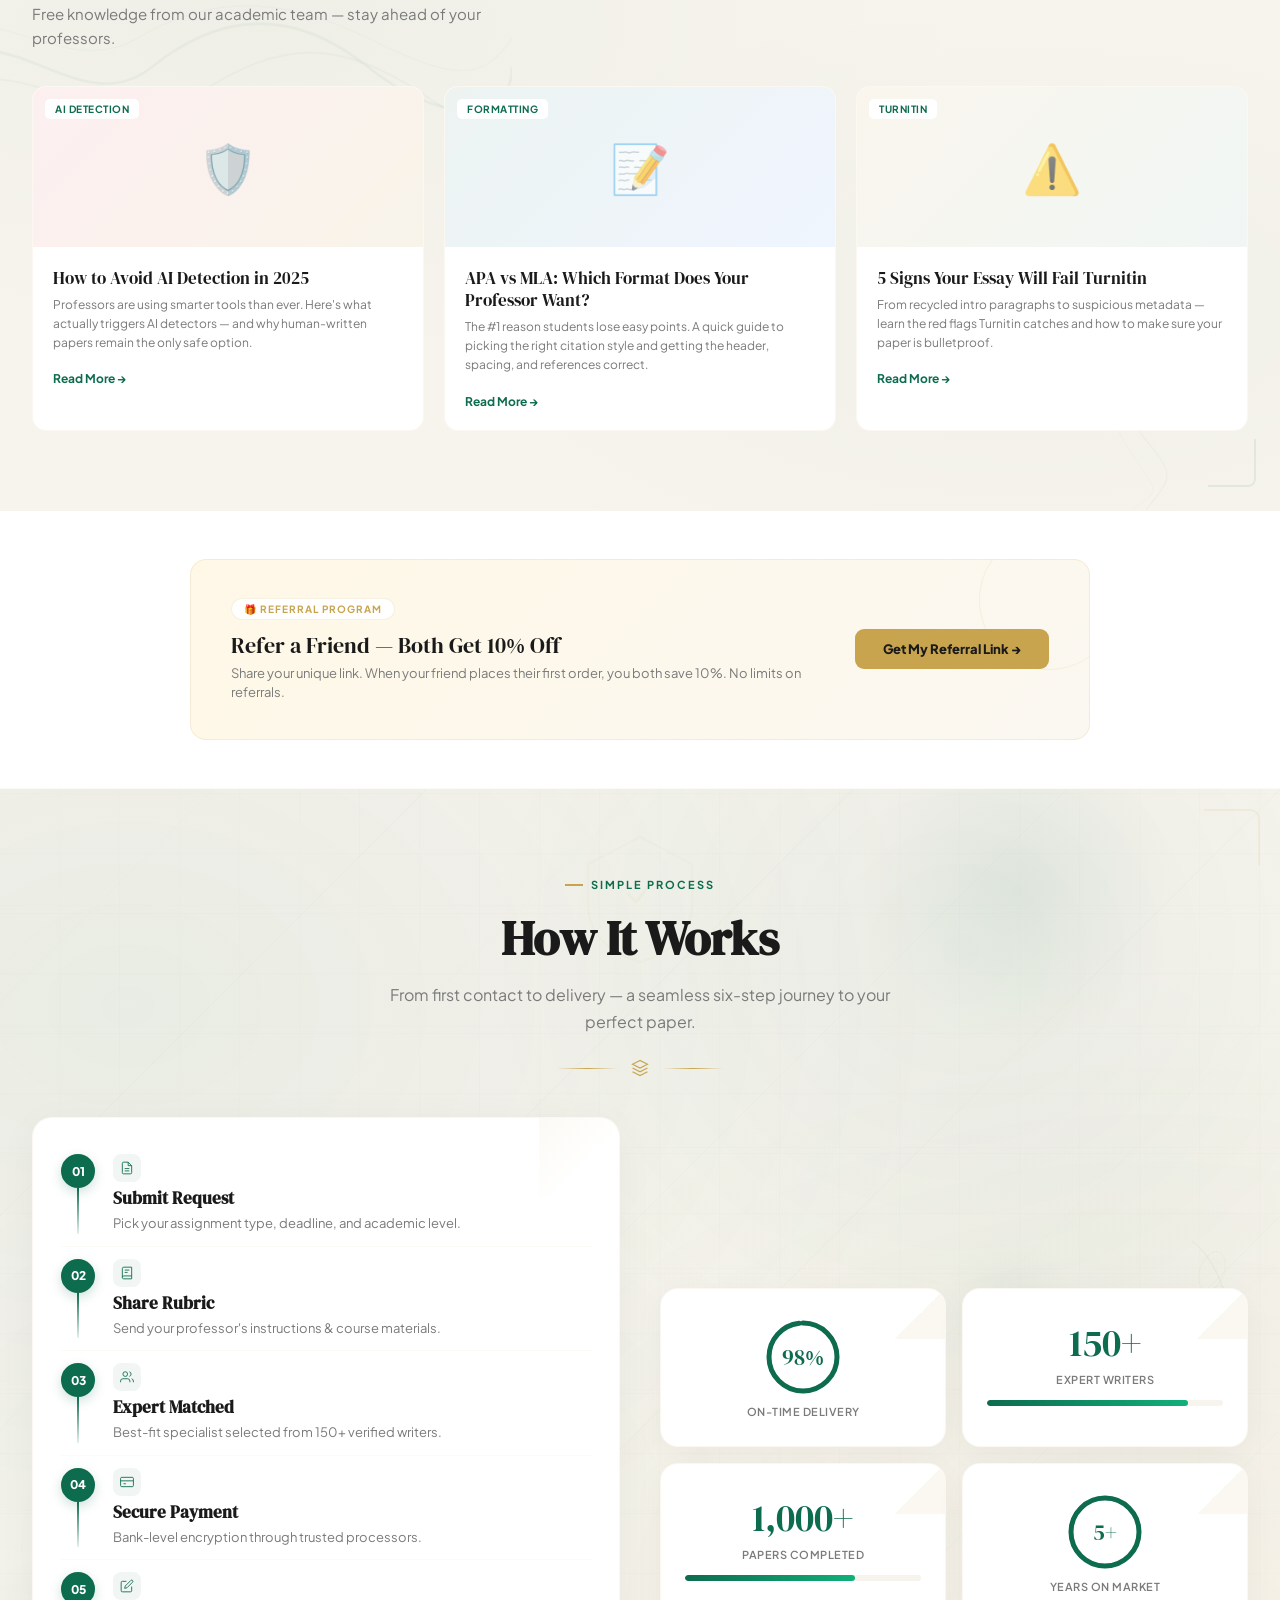
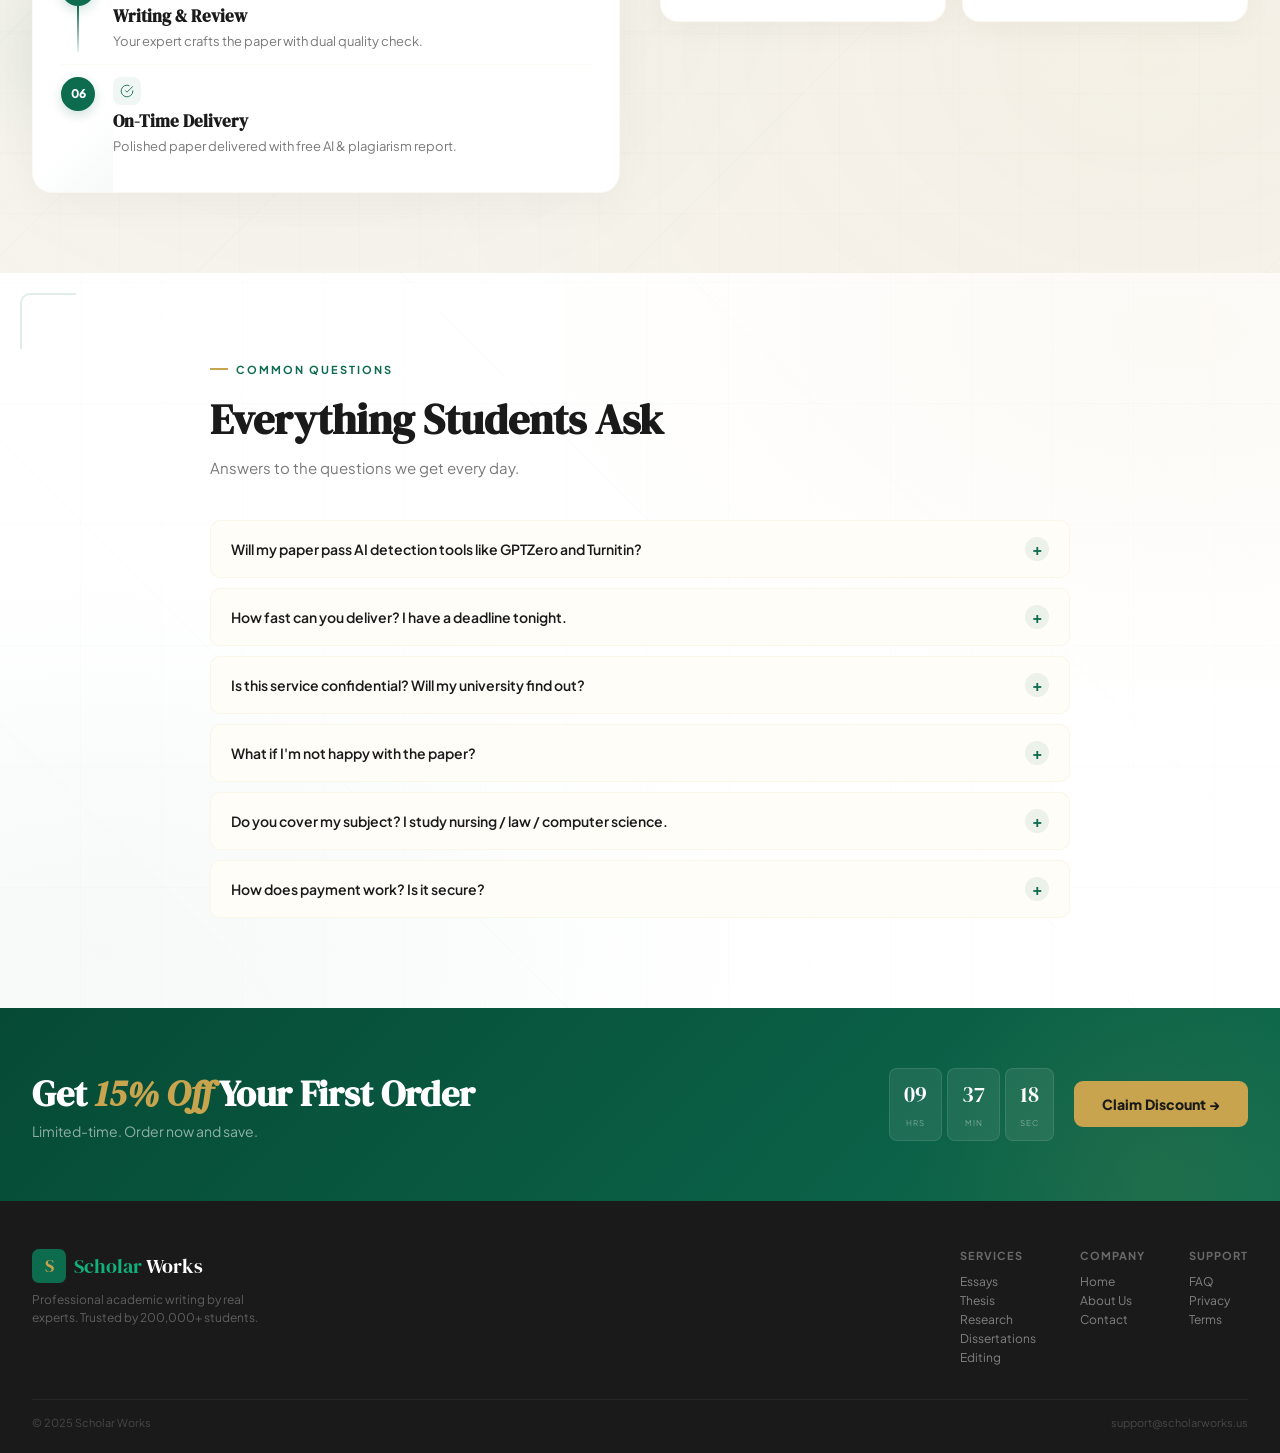
==== commit 7c016679: "Merge e35b6babea959e2a1ab138e5f3286a91d9a4a587 into 343149a8cc005154cc67472799d4c6b05b2f2547" ====
--- a/index.html
+++ b/index.html
@@ -86,7 +86,7 @@
     <div class="hfw" id="mobile-form">
       <div class="hf">
         <div class="fh"><h3>Get Started — 15% Off</h3><p>Pick options, we handle the rest.</p></div>
-        <div class="fg"><label class="fl">Assignment type</label><select class="fs"><option>Essay</option><option>Research Paper</option><option>Discussion Post</option><option>Case Study</option><option>Term Paper</option><option>Coursework</option><option>Literature Review</option><option>Annotated Bibliography</option><option>Lab Report</option><option>Presentation / PowerPoint</option><option>Admission / Personal Statement</option><option>Thesis (Bachelor / Master)</option><option>Dissertation / PhD</option><option>Nursing (SOAP / Care Plan)</option><option>Math / Statistics Problem</option><option>Editing & Proofreading</option><option>Other</option></select></div>
+        <div class="fg"><label class="fl">Assignment type</label><select class="fs"><option>Essay</option><option>Research Paper</option><option>Argumentative Essay</option><option>Persuasive Essay</option><option>Narrative Essay</option><option>Expository Essay</option><option>Compare & Contrast Essay</option><option>Cause & Effect Essay</option><option>Analytical Essay</option><option>Reflective Essay</option><option>Admission Essay</option><option>Scholarship Essay</option><option>Discussion Post</option><option>Annotated Bibliography</option><option>Literature Review</option><option>Book Report / Review</option><option>Article Review / Critique</option><option>Case Study</option><option>Lab Report</option><option>Term Paper</option><option>Coursework</option><option>Capstone Project</option><option>Research Proposal</option><option>Presentation / PowerPoint</option><option>Speech</option><option>Reaction Paper</option><option>Position Paper</option><option>Personal Statement</option><option>Creative Writing</option><option>Critical Thinking</option><option>Business Plan</option><option>SOAP Note</option><option>Care Plan (Nursing)</option><option>PICOT Question</option><option>Evidence-Based Practice Paper</option><option>Bachelor Thesis</option><option>Master Thesis</option><option>Dissertation / PhD</option><option>Editing & Proofreading</option><option>Multiple Choice Questions</option><option>Math / Statistics Problem</option><option>Other</option></select></div>
         <div class="frow"><div class="fg"><label class="fl">Deadline</label><select class="fs"><option>3 hours (Urgent)</option><option>12 hours</option><option>24 hours</option><option selected>3 days</option><option>7 days</option><option>14+ days</option></select></div><div class="fg"><label class="fl">Academic Level</label><select class="fs"><option>High School</option><option selected>Undergraduate</option><option>Master's</option><option>Ph.D.</option></select></div></div>
         <div class="frow"><div class="fg"><label class="fl">Your name</label><input type="text" class="fi" placeholder="John Smith"></div><div class="fg"><label class="fl">Email</label><input type="email" class="fi" placeholder="your@email.com"></div></div>
         <div class="fg"><label class="fl">Description (optional)</label><textarea class="fta" placeholder="Topic, page count, instructions..."></textarea></div>
--- a/css/pricing.css
+++ b/css/pricing.css
@@ -35,21 +35,21 @@
 .pcalc-select {
   width: 100%;
   padding: 11px 14px;
-  background: #fff;
-  border: 1px solid rgba(255, 255, 255, .25);
+  background: rgba(255, 255, 255, .06);
+  border: 1px solid rgba(255, 255, 255, .1);
   border-radius: 9px;
   font-family: var(--fb);
   font-size: 13px;
-  color: var(--ch);
+  color: var(--wh);
   outline: none;
   appearance: none;
   cursor: pointer;
   transition: all .3s;
 }
-.pcalc-select:focus { border-color: var(--gold); background: #fff }
+.pcalc-select:focus { border-color: var(--gold); background: rgba(255, 255, 255, .1) }
 .pcalc-select option {
-  background: #fff;
-  color: var(--ch);
+  background: #1a1a2e;
+  color: #fff;
   padding: 8px 12px;
 }
 .pcalc-select::-webkit-scrollbar { width: 8px }
--- a/css/responsive.css
+++ b/css/responsive.css
@@ -36,7 +36,7 @@
   .nl .sep { display: none }
   .nl .cta { text-align: center; margin-top: 4px; border-radius: 10px; padding: 14px !important }
   .bur { display: flex; align-items: center }
-  nav { padding: 10px 16px }
+  nav { padding: 10px 16px; top: 30px }
   nav.sc { padding: 8px 16px }
   .logo-i { width: 30px; height: 30px; font-size: 15px }
   .logo-t { font-size: 17px }
@@ -279,7 +279,7 @@
   .av { width: 28px; height: 28px; margin-left: -7px; font-size: 12px; border-width: 2px }
   .pt2 { font-size: 13px; line-height: 1.4 }
   .pt2 .st { font-size: 11px }
-  .tr { display: flex; gap: 14px; margin-bottom: 22px; opacity: 1; animation: none }
+  .tr { display: flex; gap: 14px; margin-bottom: 22px; opacity: 1; animation: none; justify-content: center; width: 100% }
   .tb { font-size: 12px; gap: 5px }
   .tb svg { width: 14px; height: 14px }
   .hms {
@@ -293,7 +293,7 @@
   .hm-s { text-align: center }
   .hm-s strong { display: block; font-family: var(--fd); font-size: 20px; color: var(--em); line-height: 1.3 }
   .hm-s span { font-size: 10px; color: var(--mu); font-weight: 500 }
-  .hfw { opacity: 1; animation: none }
+  .hfw { display: none }
   .hf { padding: 24px 18px; border-radius: 16px }
   .fh { margin-bottom: 18px }
   .fh h3 { font-size: 18px }
@@ -306,6 +306,8 @@
 @media (max-width: 640px) {
   .pb { font-size: 10px; gap: 4px; padding: 7px 10px }
   .hm { display: none }
+  nav { top: 28px }
+  .nl { top: 72px }
 }
 
 /* ---- Max 600px ---- */
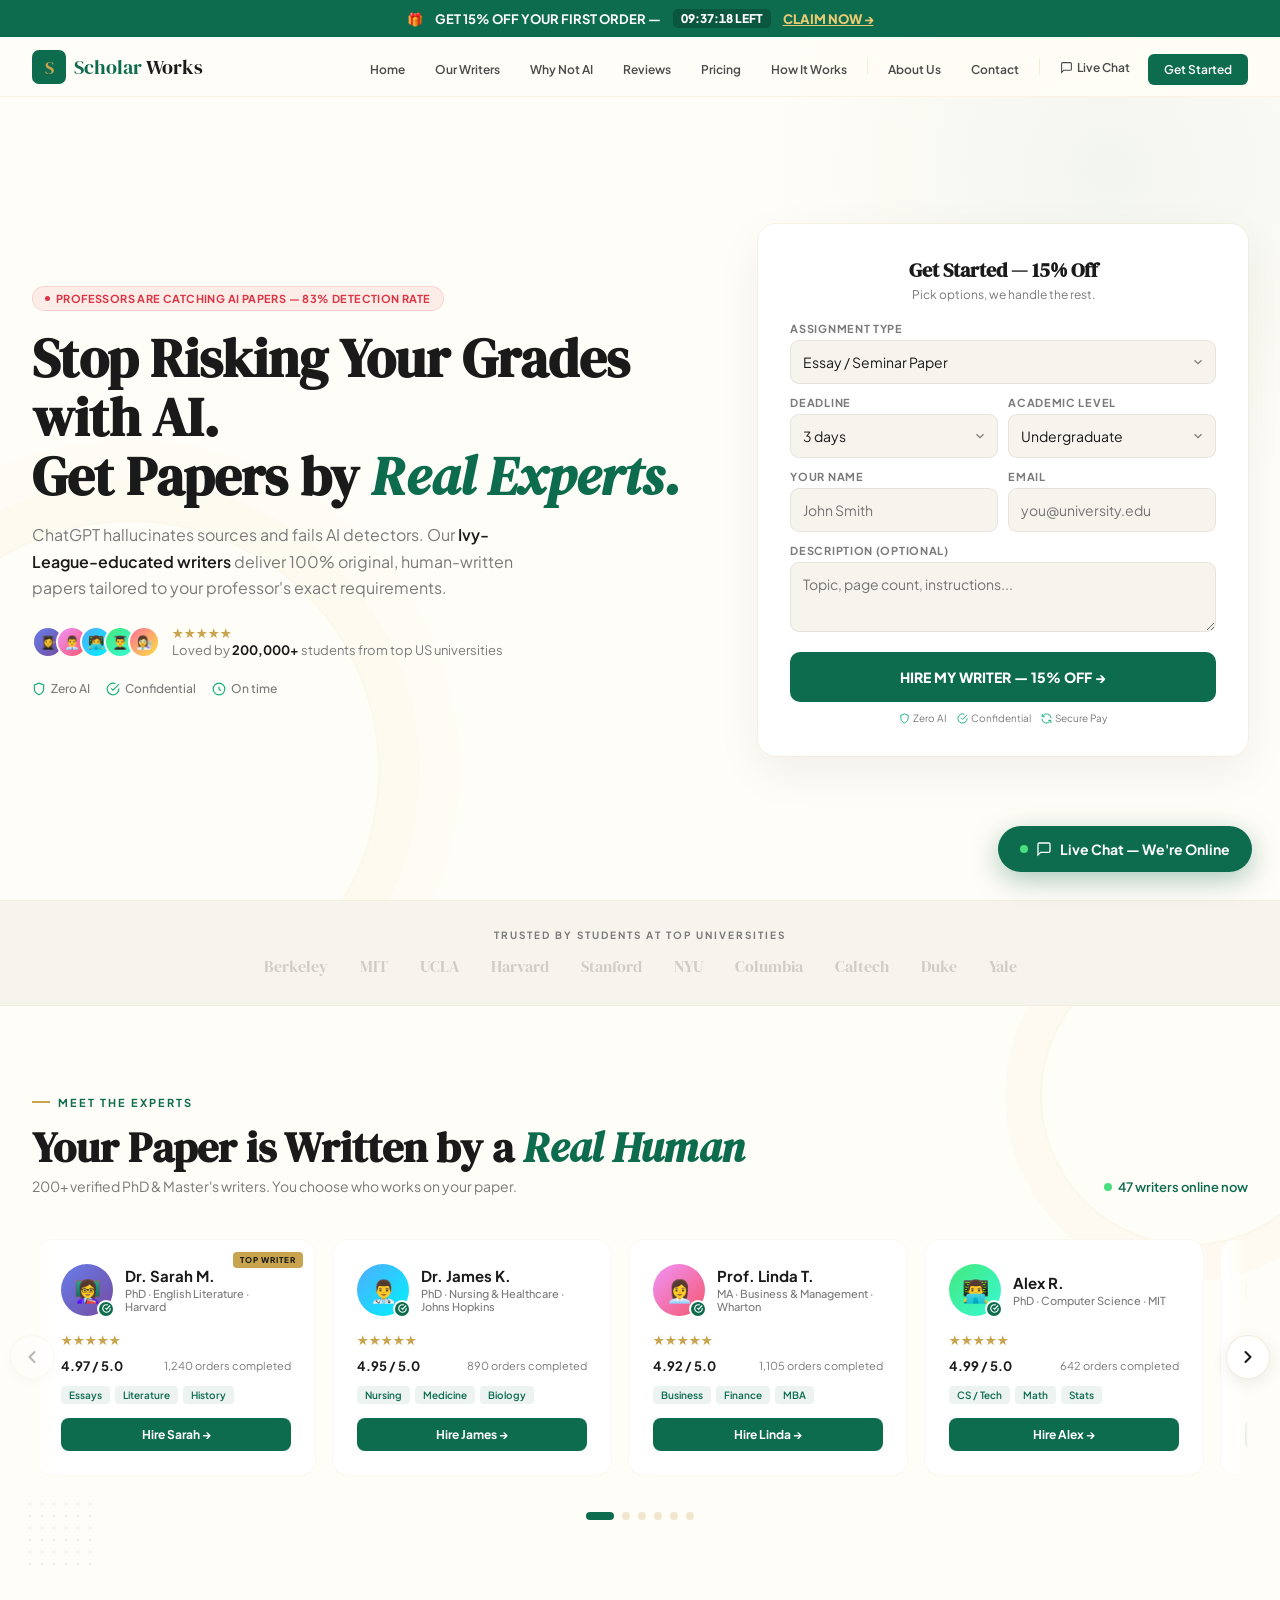
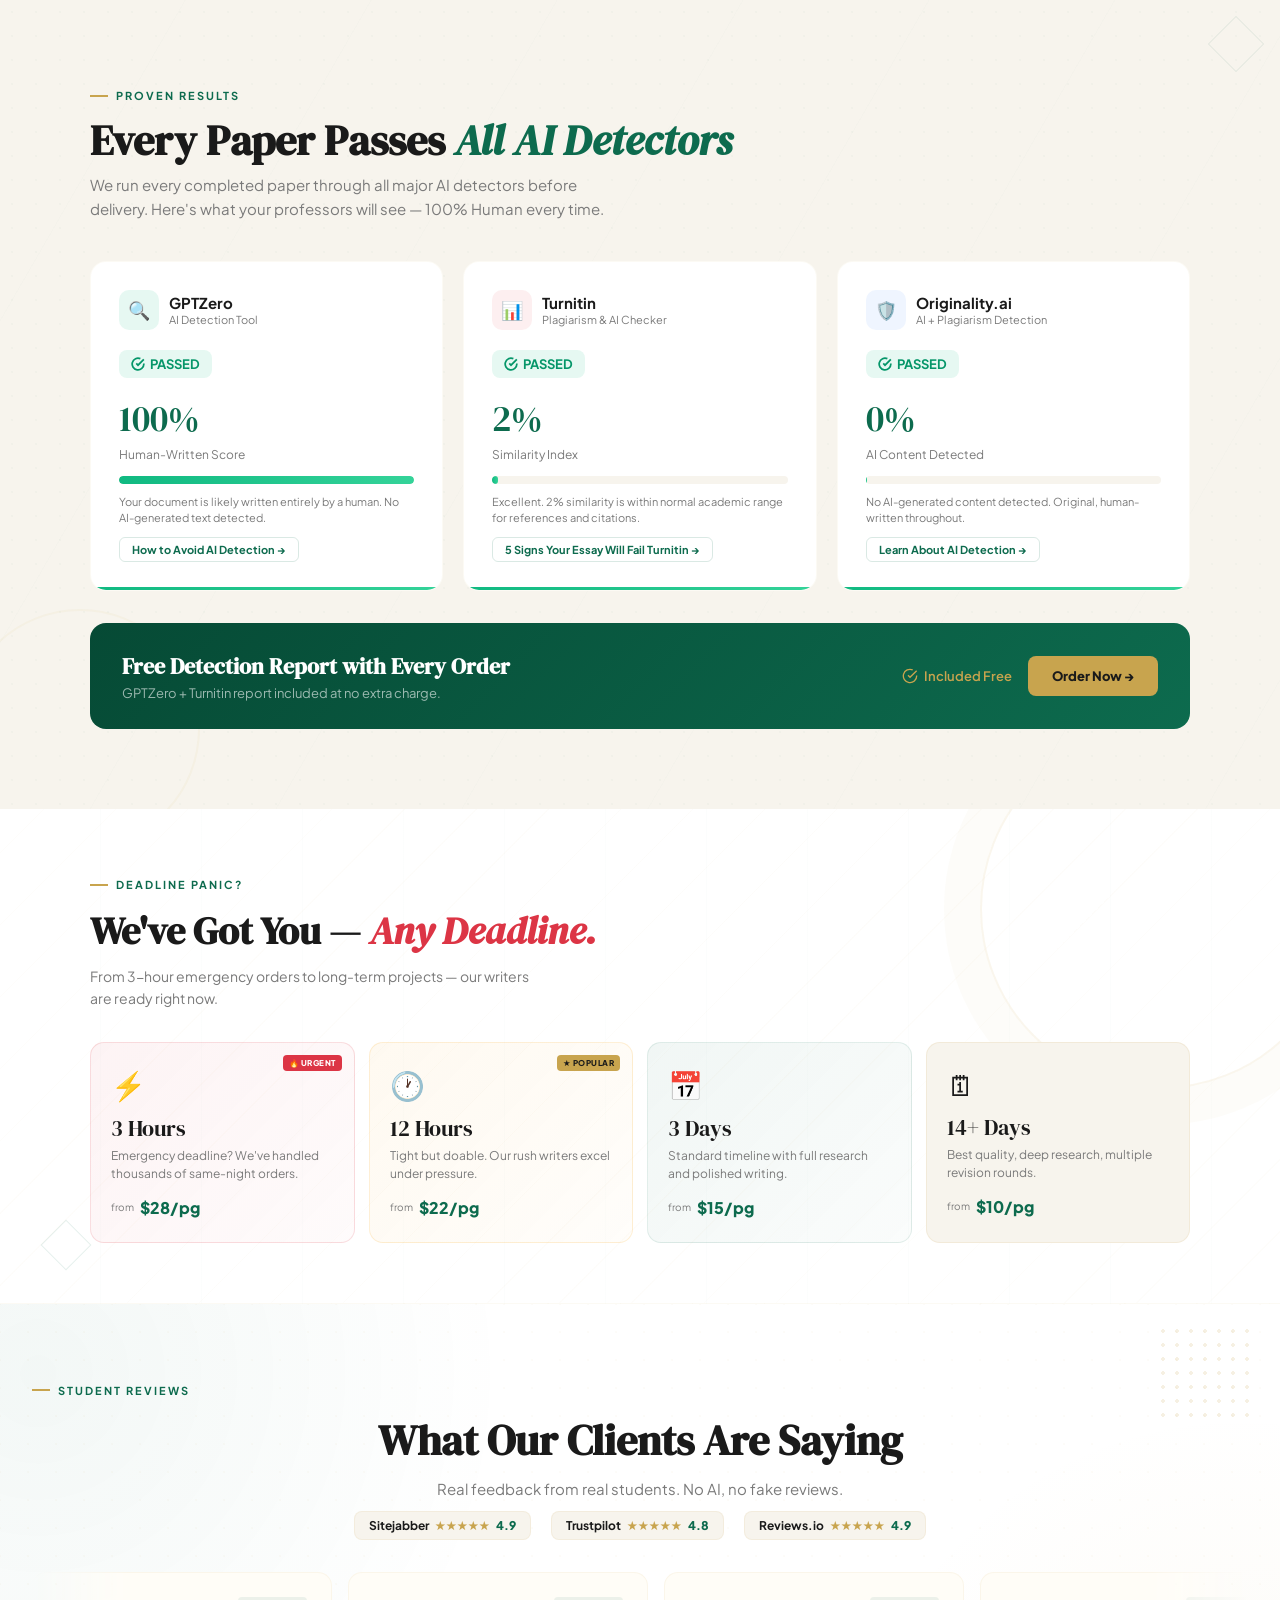
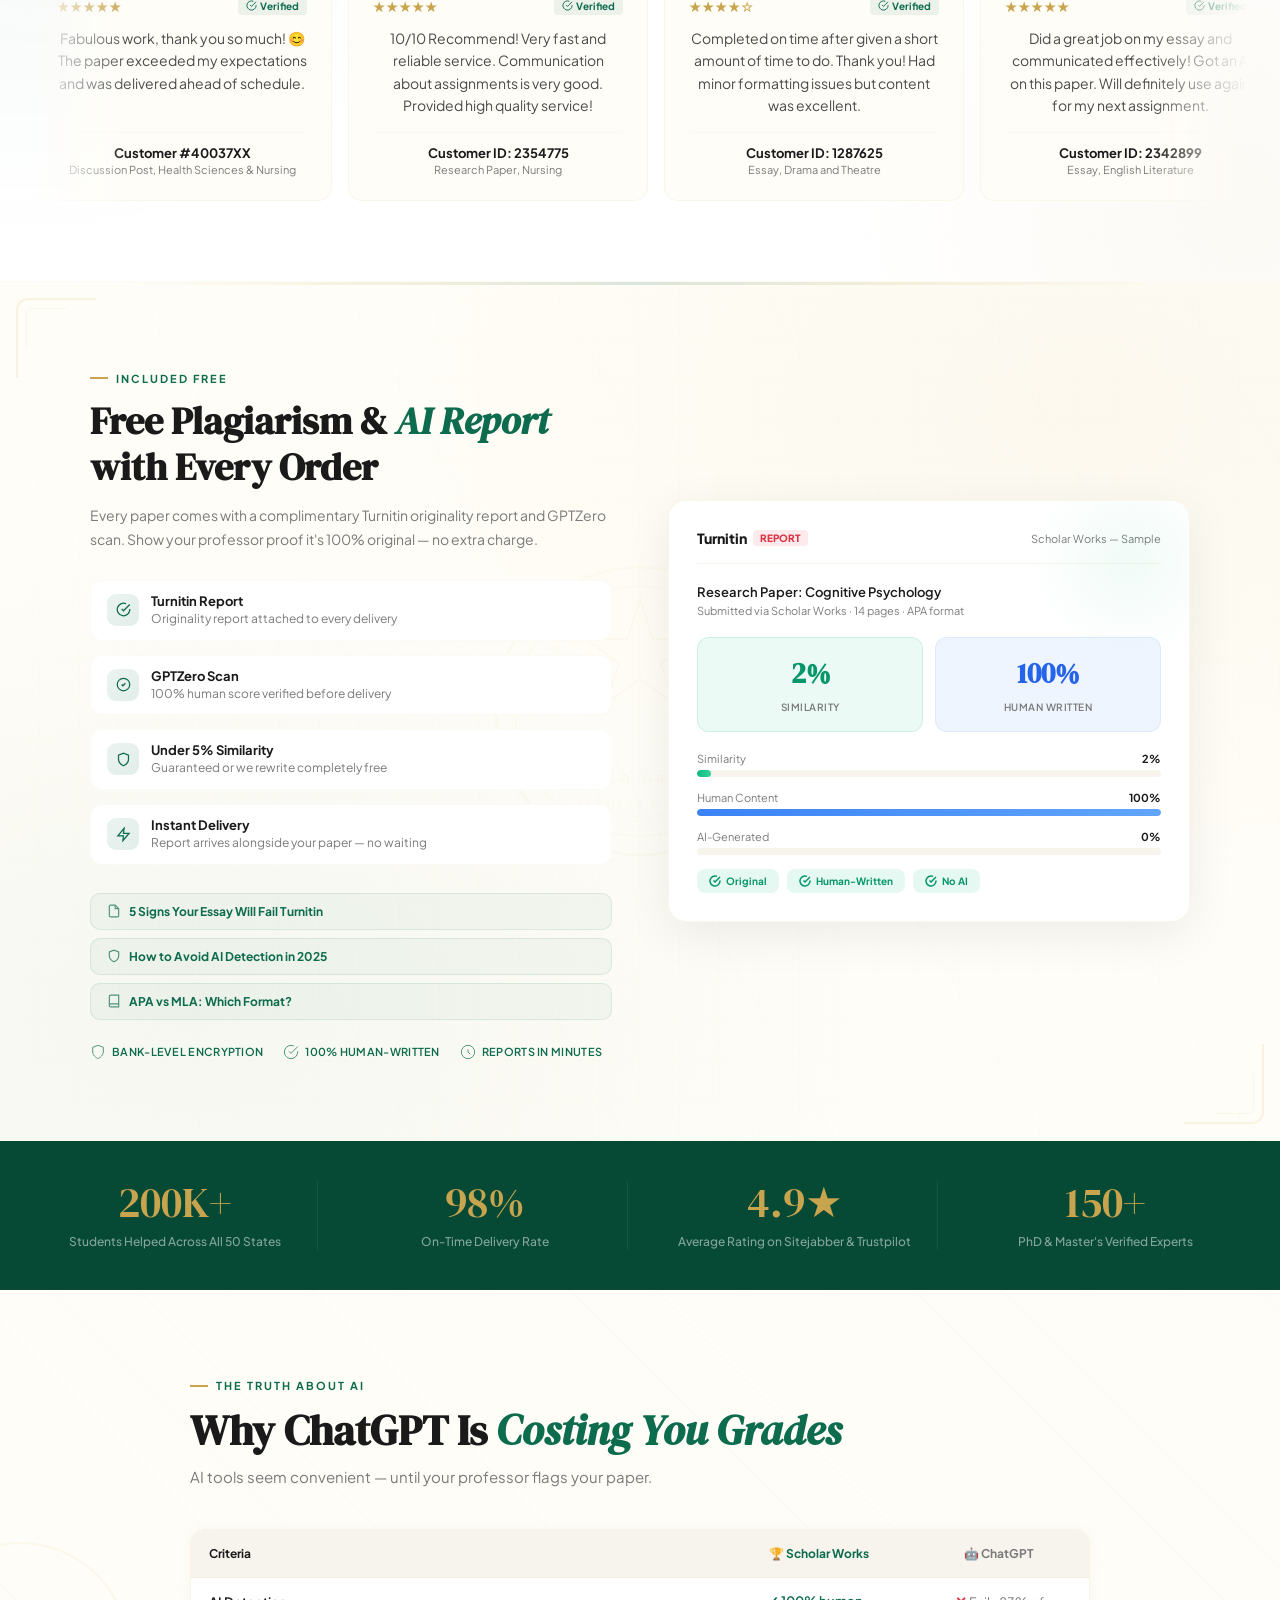
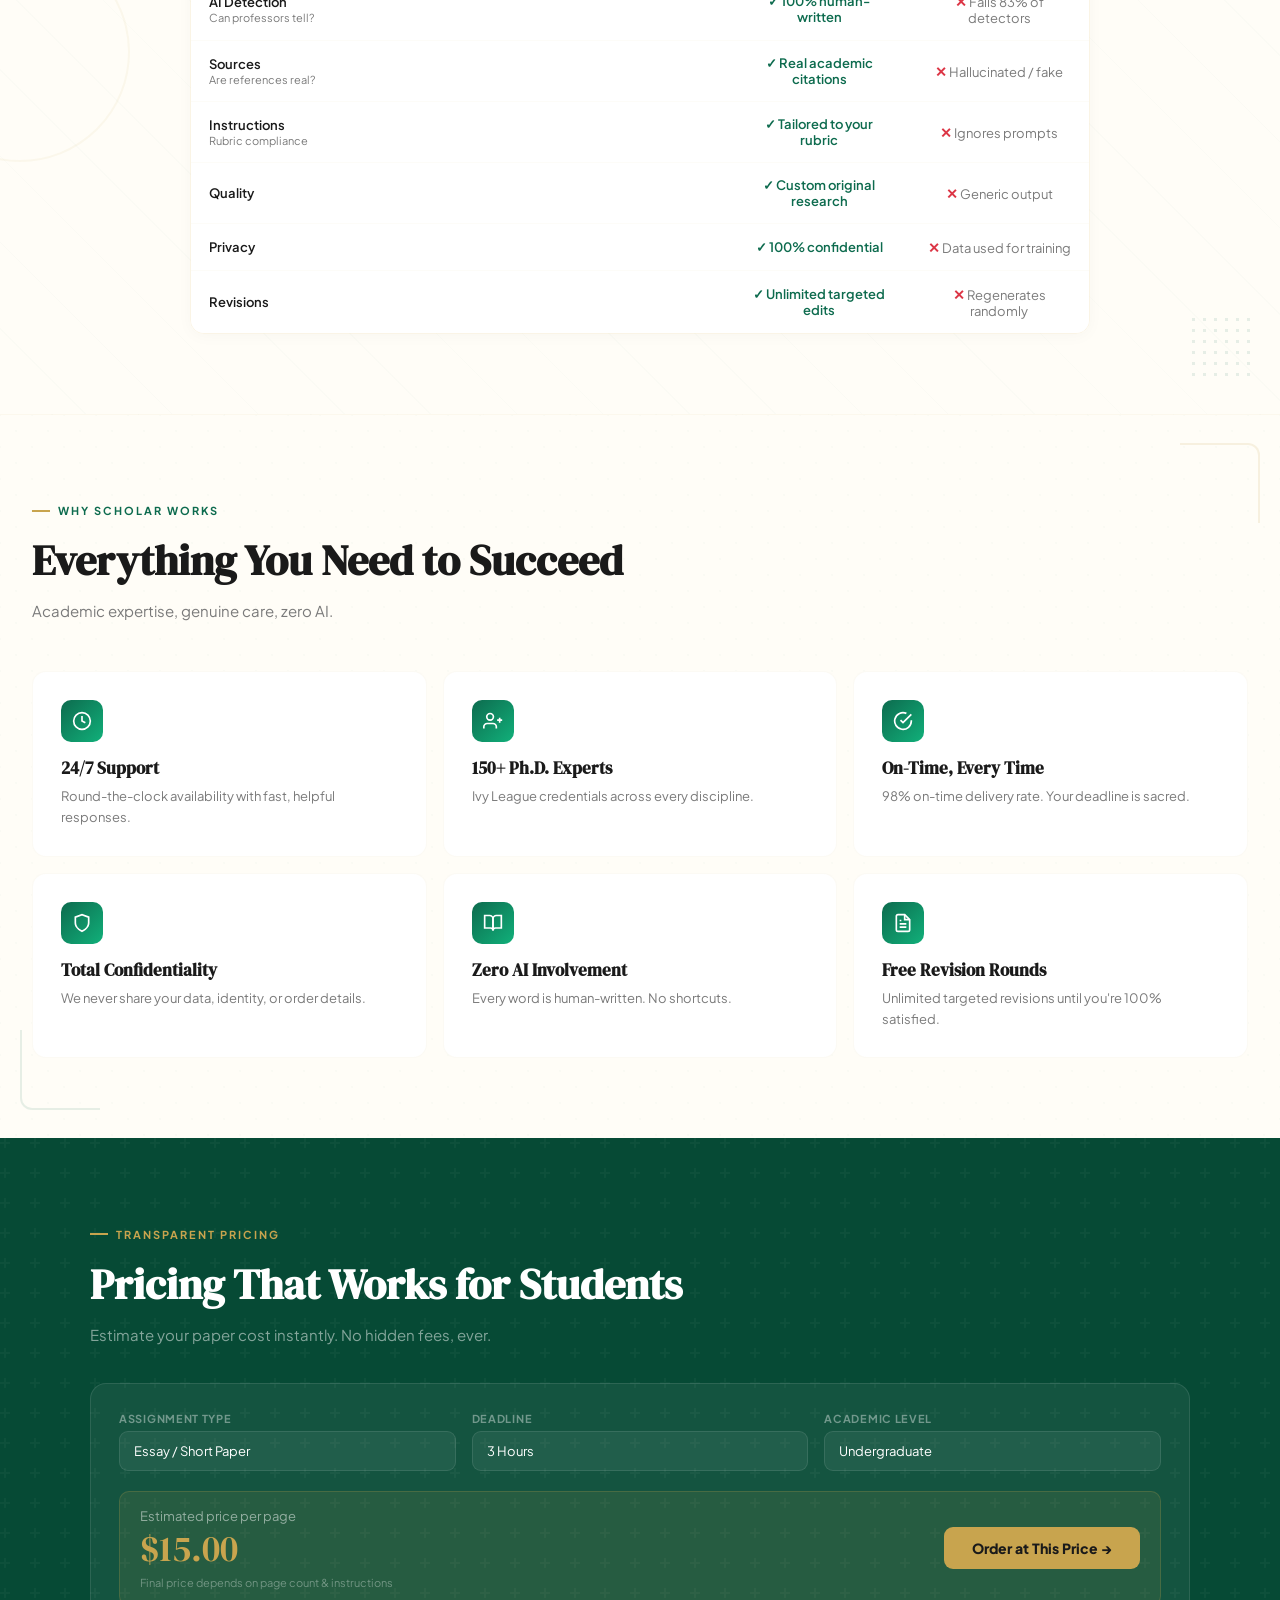
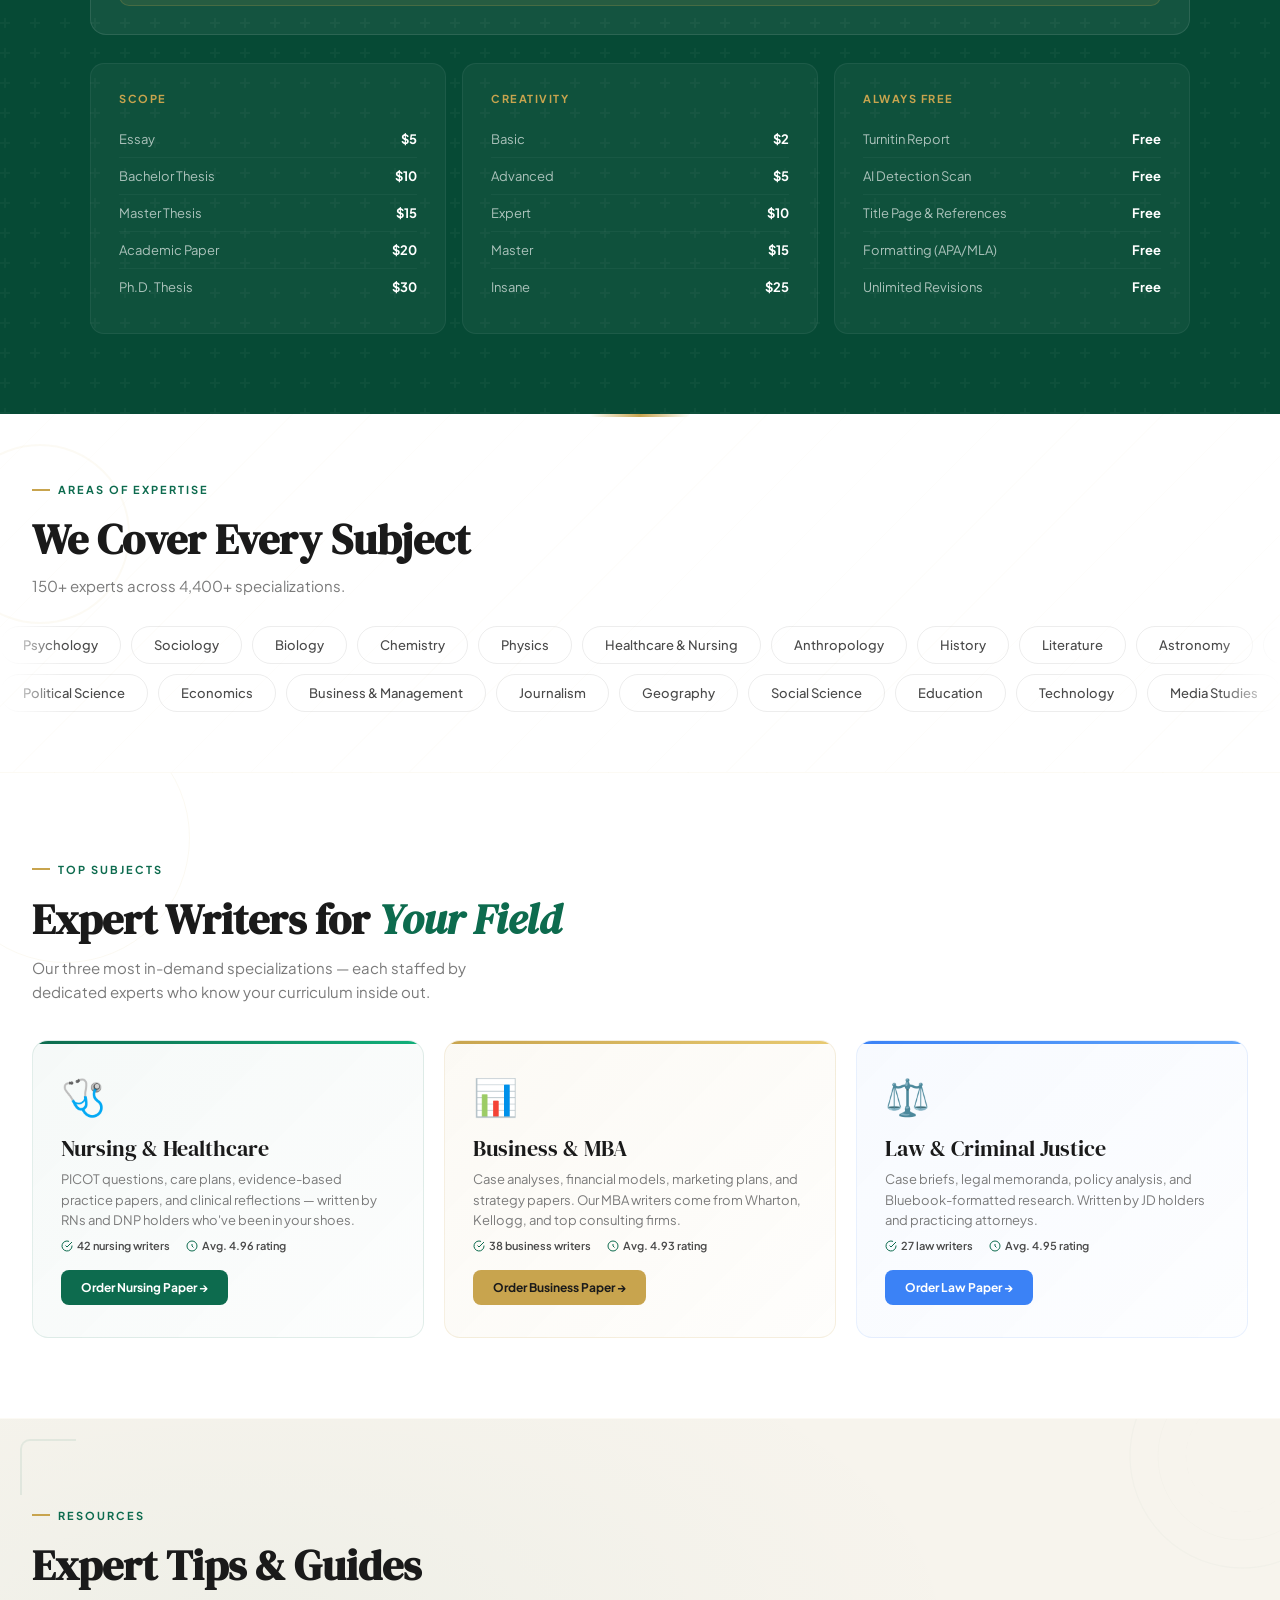
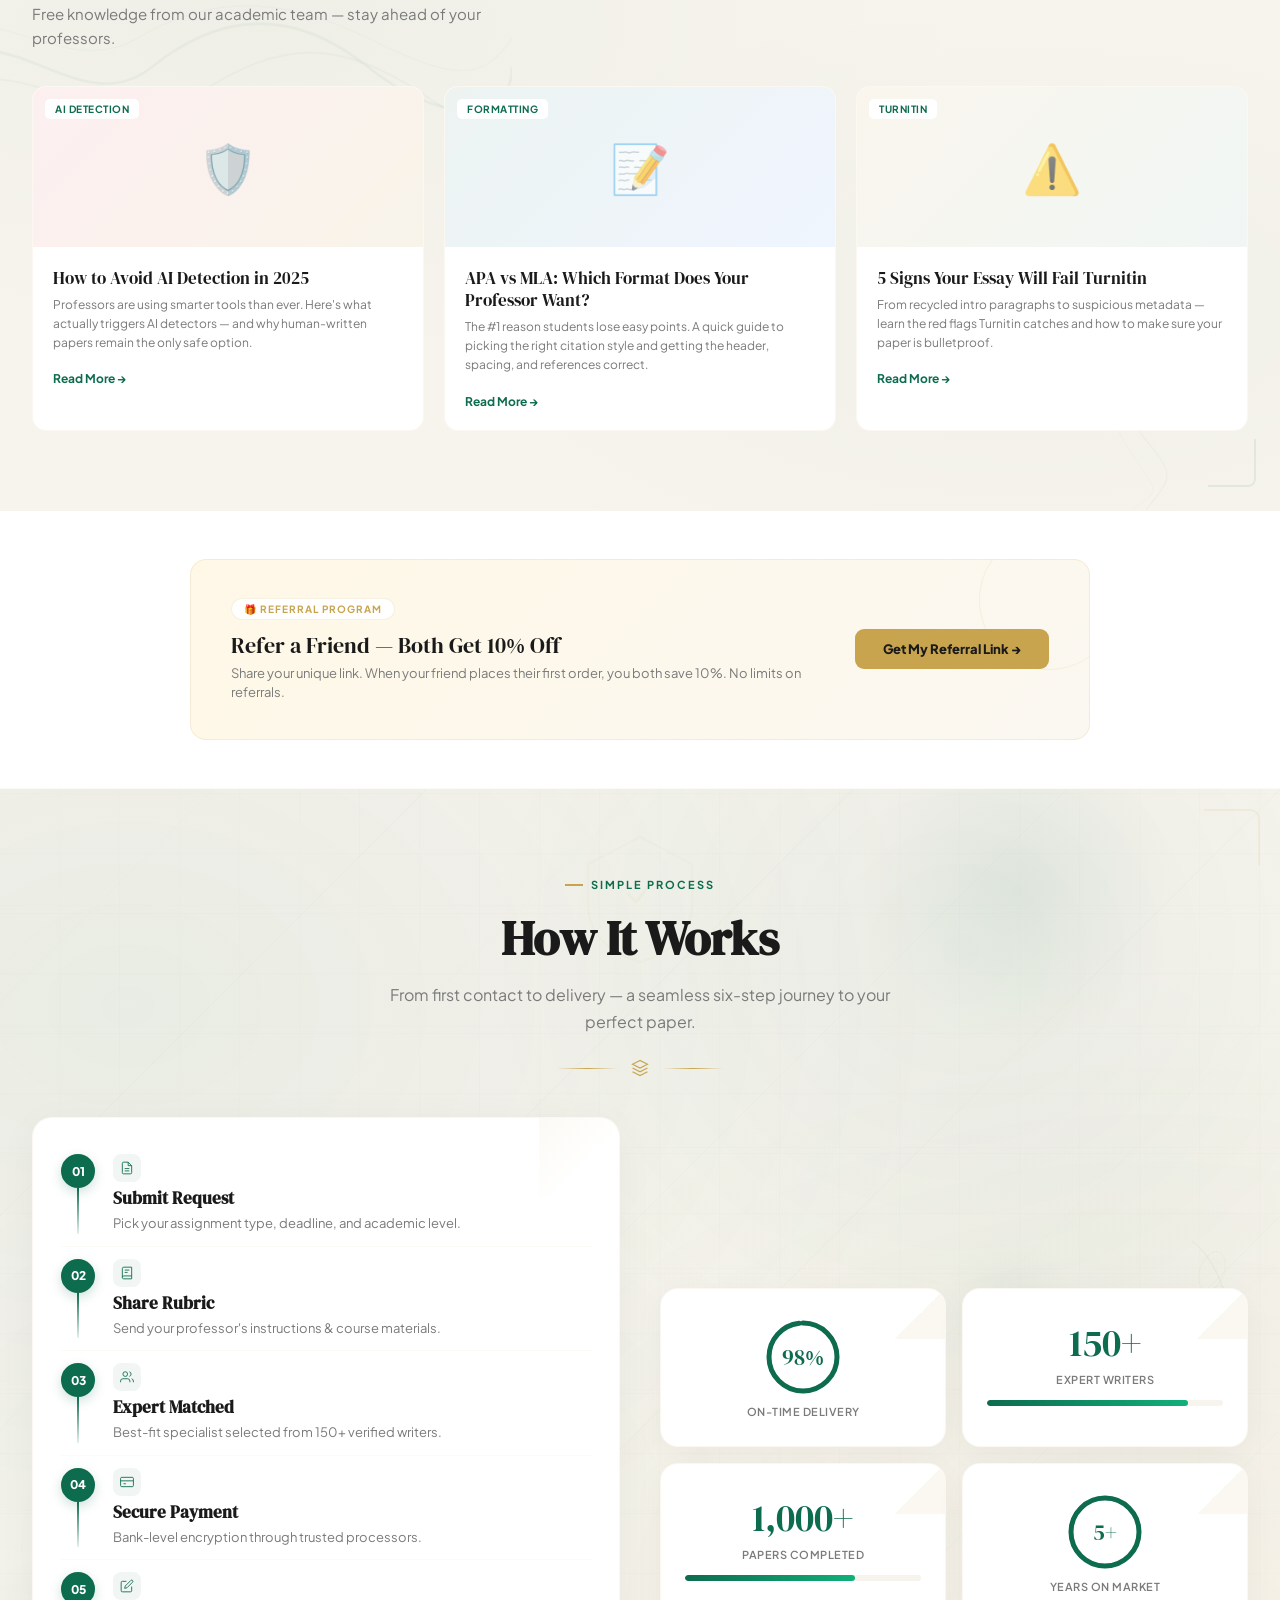
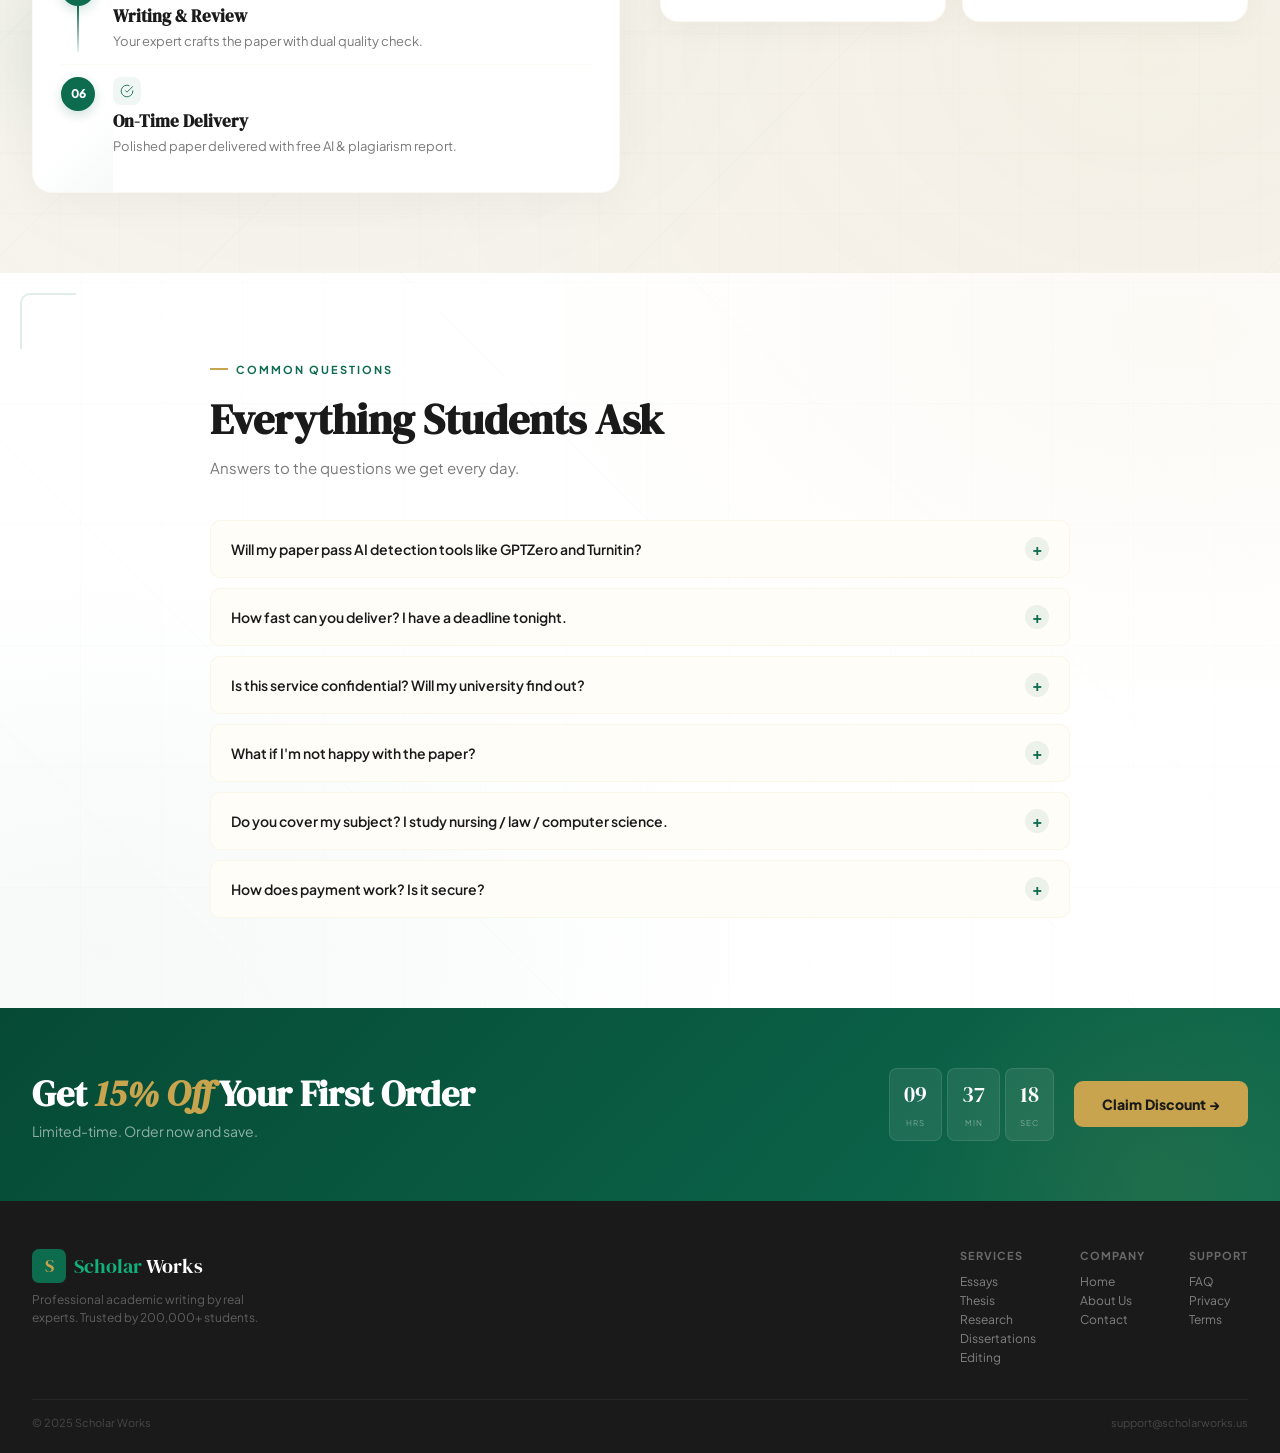
==== commit c84d3267: "Merge c455561afabc778bb5b7a846bbf3fa94f0151a15 into 343149a8cc005154cc67472799d4c6b05b2f2547" ====
--- a/index.html
+++ b/index.html
@@ -41,7 +41,7 @@
     <h2>Wait — Get <em>20% Off</em> Before You Go</h2>
     <p>Deadline panic? Drop your email and we'll send a 20% discount code + a free consultation with one of our PhD writers. No spam, ever.</p>
     <div class="exit-input-row">
-      <input type="email" placeholder="your@email.com">
+      <input type="email" placeholder="your@university.edu">
       <button onclick="closeExit()">Claim 20% →</button>
     </div>
     <span class="exit-skip" onclick="closeExit()">No thanks, I'll pay full price</span>
@@ -86,11 +86,10 @@
     <div class="hfw" id="mobile-form">
       <div class="hf">
         <div class="fh"><h3>Get Started — 15% Off</h3><p>Pick options, we handle the rest.</p></div>
-        <div class="fg"><label class="fl">Assignment type</label><select class="fs"><option>Essay</option><option>Research Paper</option><option>Argumentative Essay</option><option>Persuasive Essay</option><option>Narrative Essay</option><option>Expository Essay</option><option>Compare & Contrast Essay</option><option>Cause & Effect Essay</option><option>Analytical Essay</option><option>Reflective Essay</option><option>Admission Essay</option><option>Scholarship Essay</option><option>Discussion Post</option><option>Annotated Bibliography</option><option>Literature Review</option><option>Book Report / Review</option><option>Article Review / Critique</option><option>Case Study</option><option>Lab Report</option><option>Term Paper</option><option>Coursework</option><option>Capstone Project</option><option>Research Proposal</option><option>Presentation / PowerPoint</option><option>Speech</option><option>Reaction Paper</option><option>Position Paper</option><option>Personal Statement</option><option>Creative Writing</option><option>Critical Thinking</option><option>Business Plan</option><option>SOAP Note</option><option>Care Plan (Nursing)</option><option>PICOT Question</option><option>Evidence-Based Practice Paper</option><option>Bachelor Thesis</option><option>Master Thesis</option><option>Dissertation / PhD</option><option>Editing & Proofreading</option><option>Multiple Choice Questions</option><option>Math / Statistics Problem</option><option>Other</option></select></div>
+        <div class="fg"><label class="fl">Assignment type</label><select class="fs"><option>Essay / Seminar Paper</option><option>Research Paper</option><option>Case Study</option><option>Lab Report</option><option>Literature Review</option><option>Bachelor Thesis</option><option>Master Thesis</option><option>Dissertation / PhD</option><option>Editing & Proofreading</option><option>Other</option></select></div>
         <div class="frow"><div class="fg"><label class="fl">Deadline</label><select class="fs"><option>3 hours (Urgent)</option><option>12 hours</option><option>24 hours</option><option selected>3 days</option><option>7 days</option><option>14+ days</option></select></div><div class="fg"><label class="fl">Academic Level</label><select class="fs"><option>High School</option><option selected>Undergraduate</option><option>Master's</option><option>Ph.D.</option></select></div></div>
-        <div class="frow"><div class="fg"><label class="fl">Your name</label><input type="text" class="fi" placeholder="John Smith"></div><div class="fg"><label class="fl">Email</label><input type="email" class="fi" placeholder="your@email.com"></div></div>
+        <div class="frow"><div class="fg"><label class="fl">Your name</label><input type="text" class="fi" placeholder="John Smith"></div><div class="fg"><label class="fl">Email</label><input type="email" class="fi" placeholder="you@university.edu"></div></div>
         <div class="fg"><label class="fl">Description (optional)</label><textarea class="fta" placeholder="Topic, page count, instructions..."></textarea></div>
-        <div class="fg"><label class="fl">Attach file (optional)</label><input type="file" class="fi ffile" multiple accept=".pdf,.doc,.docx,.txt,.rtf,.ppt,.pptx,.xls,.xlsx,.jpg,.png"></div>
         <button class="fsub">HIRE MY WRITER — 15% OFF →</button>
         <div class="fmi"><span><svg viewBox="0 0 24 24" fill="none" stroke="currentColor" stroke-width="2"><path d="M12 22s8-4 8-10V5l-8-3-8 3v7c0 6 8 10 8 10z"/></svg>Zero AI</span><span><svg viewBox="0 0 24 24" fill="none" stroke="currentColor" stroke-width="2"><path d="M22 11.08V12a10 10 0 11-5.93-9.14"/><path d="M22 4L12 14.01l-3-3"/></svg>Confidential</span><span><svg viewBox="0 0 24 24" fill="none" stroke="currentColor" stroke-width="2"><path d="M2.5 2v6h6M21.5 22v-6h-6"/><path d="M22 11.5A10 10 0 003.2 7.2M2 12.5a10 10 0 0018.8 4.3"/></svg>Secure Pay</span></div>
       </div>
@@ -112,7 +111,7 @@
         <h2>Your Paper is Written by a <em>Real Human</em></h2>
         <p>200+ verified PhD & Master's writers. You choose who works on your paper.</p>
       </div>
-      <div class="writers-online"><div class="writers-online-dot"></div><span id="writersCount">47</span> writers online now</div>
+      <div class="writers-online"><div class="writers-online-dot"></div>47 writers online now</div>
     </div>
     <div class="writers-scroll-container">
       <button class="writers-arrow writers-arrow-left" id="writersLeft" aria-label="Scroll left">
@@ -125,7 +124,7 @@
             <div class="wavatar a1" style="background:linear-gradient(135deg,#667eea,#764ba2)">👩‍🏫
               <div class="wavatar-badge"><svg viewBox="0 0 24 24" fill="none" stroke="currentColor" stroke-width="3"><path d="M22 11.08V12a10 10 0 11-5.93-9.14"/><path d="M22 4L12 14.01l-3-3"/></svg></div>
             </div>
-            <div><div class="wname">Dr. Sarah M.</div><div class="wdeg">PhD · English Literature</div></div>
+            <div><div class="wname">Dr. Sarah M.</div><div class="wdeg">PhD · English Literature · Harvard</div></div>
           </div>
           <div class="wstars">★★★★★</div>
           <div class="wrating-row"><span class="wrating">4.97 / 5.0</span><span class="worders">1,240 orders completed</span></div>
@@ -137,7 +136,7 @@
             <div class="wavatar" style="background:linear-gradient(135deg,#4facfe,#00f2fe)">👨‍⚕️
               <div class="wavatar-badge"><svg viewBox="0 0 24 24" fill="none" stroke="currentColor" stroke-width="3"><path d="M22 11.08V12a10 10 0 11-5.93-9.14"/><path d="M22 4L12 14.01l-3-3"/></svg></div>
             </div>
-            <div><div class="wname">Dr. James K.</div><div class="wdeg">PhD · Nursing & Healthcare</div></div>
+            <div><div class="wname">Dr. James K.</div><div class="wdeg">PhD · Nursing & Healthcare · Johns Hopkins</div></div>
           </div>
           <div class="wstars">★★★★★</div>
           <div class="wrating-row"><span class="wrating">4.95 / 5.0</span><span class="worders">890 orders completed</span></div>
@@ -149,7 +148,7 @@
             <div class="wavatar" style="background:linear-gradient(135deg,#f093fb,#f5576c)">👩‍💼
               <div class="wavatar-badge"><svg viewBox="0 0 24 24" fill="none" stroke="currentColor" stroke-width="3"><path d="M22 11.08V12a10 10 0 11-5.93-9.14"/><path d="M22 4L12 14.01l-3-3"/></svg></div>
             </div>
-            <div><div class="wname">Prof. Linda T.</div><div class="wdeg">MA · Business & Management</div></div>
+            <div><div class="wname">Prof. Linda T.</div><div class="wdeg">MA · Business & Management · Wharton</div></div>
           </div>
           <div class="wstars">★★★★★</div>
           <div class="wrating-row"><span class="wrating">4.92 / 5.0</span><span class="worders">1,105 orders completed</span></div>
@@ -161,7 +160,7 @@
             <div class="wavatar" style="background:linear-gradient(135deg,#43e97b,#38f9d7)">👨‍💻
               <div class="wavatar-badge"><svg viewBox="0 0 24 24" fill="none" stroke="currentColor" stroke-width="3"><path d="M22 11.08V12a10 10 0 11-5.93-9.14"/><path d="M22 4L12 14.01l-3-3"/></svg></div>
             </div>
-            <div><div class="wname">Alex R.</div><div class="wdeg">MS · Computer Science</div></div>
+            <div><div class="wname">Alex R.</div><div class="wdeg">PhD · Computer Science · MIT</div></div>
           </div>
           <div class="wstars">★★★★★</div>
           <div class="wrating-row"><span class="wrating">4.99 / 5.0</span><span class="worders">642 orders completed</span></div>
@@ -173,7 +172,7 @@
             <div class="wavatar" style="background:linear-gradient(135deg,#ff9a9e,#fad0c4)">👩‍🔬
               <div class="wavatar-badge"><svg viewBox="0 0 24 24" fill="none" stroke="currentColor" stroke-width="3"><path d="M22 11.08V12a10 10 0 11-5.93-9.14"/><path d="M22 4L12 14.01l-3-3"/></svg></div>
             </div>
-            <div><div class="wname">Dr. Maria L.</div><div class="wdeg">PhD · Psychology</div></div>
+            <div><div class="wname">Dr. Maria L.</div><div class="wdeg">PhD · Psychology · Stanford</div></div>
           </div>
           <div class="wstars">★★★★★</div>
           <div class="wrating-row"><span class="wrating">4.96 / 5.0</span><span class="worders">978 orders completed</span></div>
@@ -185,7 +184,7 @@
             <div class="wavatar" style="background:linear-gradient(135deg,#a18cd1,#fbc2eb)">👨‍🎓
               <div class="wavatar-badge"><svg viewBox="0 0 24 24" fill="none" stroke="currentColor" stroke-width="3"><path d="M22 11.08V12a10 10 0 11-5.93-9.14"/><path d="M22 4L12 14.01l-3-3"/></svg></div>
             </div>
-            <div><div class="wname">Prof. David W.</div><div class="wdeg">PhD · Political Science</div></div>
+            <div><div class="wname">Prof. David W.</div><div class="wdeg">PhD · Political Science · Columbia</div></div>
           </div>
           <div class="wstars">★★★★★</div>
           <div class="wrating-row"><span class="wrating">4.94 / 5.0</span><span class="worders">715 orders completed</span></div>
@@ -197,7 +196,7 @@
             <div class="wavatar" style="background:linear-gradient(135deg,#ffecd2,#fcb69f)">👩‍⚕️
               <div class="wavatar-badge"><svg viewBox="0 0 24 24" fill="none" stroke="currentColor" stroke-width="3"><path d="M22 11.08V12a10 10 0 11-5.93-9.14"/><path d="M22 4L12 14.01l-3-3"/></svg></div>
             </div>
-            <div><div class="wname">Dr. Rachel P.</div><div class="wdeg">PhD · Biology & Chemistry</div></div>
+            <div><div class="wname">Dr. Rachel P.</div><div class="wdeg">PhD · Biology & Chemistry · Yale</div></div>
           </div>
           <div class="wstars">★★★★★</div>
           <div class="wrating-row"><span class="wrating">4.98 / 5.0</span><span class="worders">1,032 orders completed</span></div>
@@ -209,7 +208,7 @@
             <div class="wavatar" style="background:linear-gradient(135deg,#89f7fe,#66a6ff)">👨‍🏫
               <div class="wavatar-badge"><svg viewBox="0 0 24 24" fill="none" stroke="currentColor" stroke-width="3"><path d="M22 11.08V12a10 10 0 11-5.93-9.14"/><path d="M22 4L12 14.01l-3-3"/></svg></div>
             </div>
-            <div><div class="wname">Prof. Michael B.</div><div class="wdeg">MA · Education & Pedagogy</div></div>
+            <div><div class="wname">Prof. Michael B.</div><div class="wdeg">MA · Education & Pedagogy · UCLA</div></div>
           </div>
           <div class="wstars">★★★★★</div>
           <div class="wrating-row"><span class="wrating">4.91 / 5.0</span><span class="worders">867 orders completed</span></div>
@@ -221,7 +220,7 @@
             <div class="wavatar" style="background:linear-gradient(135deg,#fddb92,#d1fdff)">👩‍💻
               <div class="wavatar-badge"><svg viewBox="0 0 24 24" fill="none" stroke="currentColor" stroke-width="3"><path d="M22 11.08V12a10 10 0 11-5.93-9.14"/><path d="M22 4L12 14.01l-3-3"/></svg></div>
             </div>
-            <div><div class="wname">Dr. Olivia N.</div><div class="wdeg">PhD · Economics</div></div>
+            <div><div class="wname">Dr. Olivia N.</div><div class="wdeg">PhD · Economics · Princeton</div></div>
           </div>
           <div class="wstars">★★★★★</div>
           <div class="wrating-row"><span class="wrating">4.93 / 5.0</span><span class="worders">534 orders completed</span></div>
@@ -233,7 +232,7 @@
             <div class="wavatar" style="background:linear-gradient(135deg,#f6d365,#fda085)">👨‍🔬
               <div class="wavatar-badge"><svg viewBox="0 0 24 24" fill="none" stroke="currentColor" stroke-width="3"><path d="M22 11.08V12a10 10 0 11-5.93-9.14"/><path d="M22 4L12 14.01l-3-3"/></svg></div>
             </div>
-            <div><div class="wname">Kevin S.</div><div class="wdeg">MA · Sociology</div></div>
+            <div><div class="wname">Dr. Kevin S.</div><div class="wdeg">PhD · Sociology · U of Chicago</div></div>
           </div>
           <div class="wstars">★★★★★</div>
           <div class="wrating-row"><span class="wrating">4.94 / 5.0</span><span class="worders">763 orders completed</span></div>
@@ -245,7 +244,7 @@
             <div class="wavatar" style="background:linear-gradient(135deg,#e0c3fc,#8ec5fc)">👩‍🎨
               <div class="wavatar-badge"><svg viewBox="0 0 24 24" fill="none" stroke="currentColor" stroke-width="3"><path d="M22 11.08V12a10 10 0 11-5.93-9.14"/><path d="M22 4L12 14.01l-3-3"/></svg></div>
             </div>
-            <div><div class="wname">Prof. Emma H.</div><div class="wdeg">MA · Communications</div></div>
+            <div><div class="wname">Prof. Emma H.</div><div class="wdeg">MA · Communications · NYU</div></div>
           </div>
           <div class="wstars">★★★★★</div>
           <div class="wrating-row"><span class="wrating">4.90 / 5.0</span><span class="worders">612 orders completed</span></div>
@@ -257,7 +256,7 @@
             <div class="wavatar" style="background:linear-gradient(135deg,#5ee7df,#b490ca)">👨‍🏫
               <div class="wavatar-badge"><svg viewBox="0 0 24 24" fill="none" stroke="currentColor" stroke-width="3"><path d="M22 11.08V12a10 10 0 11-5.93-9.14"/><path d="M22 4L12 14.01l-3-3"/></svg></div>
             </div>
-            <div><div class="wname">Dr. Daniel F.</div><div class="wdeg">PhD · Mathematics</div></div>
+            <div><div class="wname">Dr. Daniel F.</div><div class="wdeg">PhD · Mathematics · Caltech</div></div>
           </div>
           <div class="wstars">★★★★★</div>
           <div class="wrating-row"><span class="wrating">4.98 / 5.0</span><span class="worders">481 orders completed</span></div>
@@ -269,7 +268,7 @@
             <div class="wavatar" style="background:linear-gradient(135deg,#c1dfc4,#deecdd)">👩‍🎓
               <div class="wavatar-badge"><svg viewBox="0 0 24 24" fill="none" stroke="currentColor" stroke-width="3"><path d="M22 11.08V12a10 10 0 11-5.93-9.14"/><path d="M22 4L12 14.01l-3-3"/></svg></div>
             </div>
-            <div><div class="wname">Prof. Natasha V.</div><div class="wdeg">MA · History</div></div>
+            <div><div class="wname">Prof. Natasha V.</div><div class="wdeg">MA · History · Georgetown</div></div>
           </div>
           <div class="wstars">★★★★★</div>
           <div class="wrating-row"><span class="wrating">4.91 / 5.0</span><span class="worders">845 orders completed</span></div>
@@ -281,7 +280,7 @@
             <div class="wavatar" style="background:linear-gradient(135deg,#ff758c,#ff7eb3)">👨‍💼
               <div class="wavatar-badge"><svg viewBox="0 0 24 24" fill="none" stroke="currentColor" stroke-width="3"><path d="M22 11.08V12a10 10 0 11-5.93-9.14"/><path d="M22 4L12 14.01l-3-3"/></svg></div>
             </div>
-            <div><div class="wname">Robert C.</div><div class="wdeg">MS · Engineering</div></div>
+            <div><div class="wname">Dr. Robert C.</div><div class="wdeg">PhD · Engineering · Georgia Tech</div></div>
           </div>
           <div class="wstars">★★★★★</div>
           <div class="wrating-row"><span class="wrating">4.96 / 5.0</span><span class="worders">592 orders completed</span></div>
@@ -293,7 +292,7 @@
             <div class="wavatar" style="background:linear-gradient(135deg,#fbc2eb,#a6c1ee)">👩‍✏️
               <div class="wavatar-badge"><svg viewBox="0 0 24 24" fill="none" stroke="currentColor" stroke-width="3"><path d="M22 11.08V12a10 10 0 11-5.93-9.14"/><path d="M22 4L12 14.01l-3-3"/></svg></div>
             </div>
-            <div><div class="wname">Prof. Jessica A.</div><div class="wdeg">MA · Creative Writing</div></div>
+            <div><div class="wname">Prof. Jessica A.</div><div class="wdeg">MA · Creative Writing · Iowa</div></div>
           </div>
           <div class="wstars">★★★★★</div>
           <div class="wrating-row"><span class="wrating">4.95 / 5.0</span><span class="worders">1,156 orders completed</span></div>
@@ -305,7 +304,7 @@
             <div class="wavatar" style="background:linear-gradient(135deg,#13547a,#80d0c7)">👨‍⚕️
               <div class="wavatar-badge"><svg viewBox="0 0 24 24" fill="none" stroke="currentColor" stroke-width="3"><path d="M22 11.08V12a10 10 0 11-5.93-9.14"/><path d="M22 4L12 14.01l-3-3"/></svg></div>
             </div>
-            <div><div class="wname">Dr. Hassan M.</div><div class="wdeg">PhD · Public Health</div></div>
+            <div><div class="wname">Dr. Hassan M.</div><div class="wdeg">PhD · Public Health · Columbia</div></div>
           </div>
           <div class="wstars">★★★★★</div>
           <div class="wrating-row"><span class="wrating">4.97 / 5.0</span><span class="worders">703 orders completed</span></div>
@@ -317,7 +316,7 @@
             <div class="wavatar" style="background:linear-gradient(135deg,#d299c2,#fef9d7)">👩‍🏫
               <div class="wavatar-badge"><svg viewBox="0 0 24 24" fill="none" stroke="currentColor" stroke-width="3"><path d="M22 11.08V12a10 10 0 11-5.93-9.14"/><path d="M22 4L12 14.01l-3-3"/></svg></div>
             </div>
-            <div><div class="wname">Prof. Anna K.</div><div class="wdeg">MA · Philosophy</div></div>
+            <div><div class="wname">Prof. Anna K.</div><div class="wdeg">MA · Philosophy · Oxford</div></div>
           </div>
           <div class="wstars">★★★★★</div>
           <div class="wrating-row"><span class="wrating">4.93 / 5.0</span><span class="worders">528 orders completed</span></div>
@@ -329,7 +328,7 @@
             <div class="wavatar" style="background:linear-gradient(135deg,#f7971e,#ffd200)">👨‍🔬
               <div class="wavatar-badge"><svg viewBox="0 0 24 24" fill="none" stroke="currentColor" stroke-width="3"><path d="M22 11.08V12a10 10 0 11-5.93-9.14"/><path d="M22 4L12 14.01l-3-3"/></svg></div>
             </div>
-            <div><div class="wname">Dr. Thomas G.</div><div class="wdeg">PhD · Environmental Science</div></div>
+            <div><div class="wname">Dr. Thomas G.</div><div class="wdeg">PhD · Environmental Science · UC Davis</div></div>
           </div>
           <div class="wstars">★★★★★</div>
           <div class="wrating-row"><span class="wrating">4.94 / 5.0</span><span class="worders">687 orders completed</span></div>
@@ -341,7 +340,7 @@
             <div class="wavatar" style="background:linear-gradient(135deg,#ee9ca7,#ffdde1)">👩‍⚖️
               <div class="wavatar-badge"><svg viewBox="0 0 24 24" fill="none" stroke="currentColor" stroke-width="3"><path d="M22 11.08V12a10 10 0 11-5.93-9.14"/><path d="M22 4L12 14.01l-3-3"/></svg></div>
             </div>
-            <div><div class="wname">Prof. Claire D.</div><div class="wdeg">JD · Law & Legal Studies</div></div>
+            <div><div class="wname">Prof. Claire D.</div><div class="wdeg">JD · Law & Legal Studies · UPenn</div></div>
           </div>
           <div class="wstars">★★★★★</div>
           <div class="wrating-row"><span class="wrating">4.96 / 5.0</span><span class="worders">912 orders completed</span></div>
@@ -353,7 +352,7 @@
             <div class="wavatar" style="background:linear-gradient(135deg,#2193b0,#6dd5ed)">👨‍💻
               <div class="wavatar-badge"><svg viewBox="0 0 24 24" fill="none" stroke="currentColor" stroke-width="3"><path d="M22 11.08V12a10 10 0 11-5.93-9.14"/><path d="M22 4L12 14.01l-3-3"/></svg></div>
             </div>
-            <div><div class="wname">Dr. Raj P.</div><div class="wdeg">PhD · Data Science</div></div>
+            <div><div class="wname">Dr. Raj P.</div><div class="wdeg">PhD · Data Science · Carnegie Mellon</div></div>
           </div>
           <div class="wstars">★★★★★</div>
           <div class="wrating-row"><span class="wrating">4.99 / 5.0</span><span class="worders">1,385 orders completed</span></div>
@@ -365,7 +364,7 @@
             <div class="wavatar" style="background:linear-gradient(135deg,#c471f5,#fa71cd)">👩‍🎓
               <div class="wavatar-badge"><svg viewBox="0 0 24 24" fill="none" stroke="currentColor" stroke-width="3"><path d="M22 11.08V12a10 10 0 11-5.93-9.14"/><path d="M22 4L12 14.01l-3-3"/></svg></div>
             </div>
-            <div><div class="wname">Mei W.</div><div class="wdeg">MA · Linguistics</div></div>
+            <div><div class="wname">Dr. Mei W.</div><div class="wdeg">PhD · Linguistics · Georgetown</div></div>
           </div>
           <div class="wstars">★★★★★</div>
           <div class="wrating-row"><span class="wrating">4.92 / 5.0</span><span class="worders">564 orders completed</span></div>
@@ -377,7 +376,7 @@
             <div class="wavatar" style="background:linear-gradient(135deg,#56ab2f,#a8e063)">👨‍🏫
               <div class="wavatar-badge"><svg viewBox="0 0 24 24" fill="none" stroke="currentColor" stroke-width="3"><path d="M22 11.08V12a10 10 0 11-5.93-9.14"/><path d="M22 4L12 14.01l-3-3"/></svg></div>
             </div>
-            <div><div class="wname">Prof. Marcus J.</div><div class="wdeg">PhD · Anthropology</div></div>
+            <div><div class="wname">Prof. Marcus J.</div><div class="wdeg">PhD · Anthropology · U of Michigan</div></div>
           </div>
           <div class="wstars">★★★★★</div>
           <div class="wrating-row"><span class="wrating">4.91 / 5.0</span><span class="worders">738 orders completed</span></div>
@@ -389,7 +388,7 @@
             <div class="wavatar" style="background:linear-gradient(135deg,#fc5c7d,#6a82fb)">👩‍💼
               <div class="wavatar-badge"><svg viewBox="0 0 24 24" fill="none" stroke="currentColor" stroke-width="3"><path d="M22 11.08V12a10 10 0 11-5.93-9.14"/><path d="M22 4L12 14.01l-3-3"/></svg></div>
             </div>
-            <div><div class="wname">Sophia R.</div><div class="wdeg">MA · Marketing</div></div>
+            <div><div class="wname">Dr. Sophia R.</div><div class="wdeg">PhD · Marketing · Northwestern</div></div>
           </div>
           <div class="wstars">★★★★★</div>
           <div class="wrating-row"><span class="wrating">4.95 / 5.0</span><span class="worders">823 orders completed</span></div>
@@ -401,7 +400,7 @@
             <div class="wavatar" style="background:linear-gradient(135deg,#373b44,#4286f4)">👨‍⚕️
               <div class="wavatar-badge"><svg viewBox="0 0 24 24" fill="none" stroke="currentColor" stroke-width="3"><path d="M22 11.08V12a10 10 0 11-5.93-9.14"/><path d="M22 4L12 14.01l-3-3"/></svg></div>
             </div>
-            <div><div class="wname">Dr. Andre L.</div><div class="wdeg">MD · Pharmacology</div></div>
+            <div><div class="wname">Dr. Andre L.</div><div class="wdeg">MD · Pharmacology · Emory</div></div>
           </div>
           <div class="wstars">★★★★★</div>
           <div class="wrating-row"><span class="wrating">4.97 / 5.0</span><span class="worders">491 orders completed</span></div>
@@ -683,29 +682,12 @@
         <div>
           <div class="pcalc-label">Assignment Type</div>
           <select class="pcalc-select" id="calcType" onchange="calcPrice()">
-            <option value="5">Essay</option>
-            <option value="6">Argumentative / Persuasive Essay</option>
-            <option value="6">Discussion Post</option>
-            <option value="7">Annotated Bibliography</option>
-            <option value="7">Book Report / Review</option>
-            <option value="7">Reaction / Reflection Paper</option>
+            <option value="5">Essay / Short Paper</option>
             <option value="8">Research Paper</option>
-            <option value="8">Term Paper</option>
-            <option value="8">Literature Review</option>
-            <option value="9">Article Review / Critique</option>
             <option value="10">Case Study</option>
-            <option value="10">Coursework</option>
-            <option value="10">Presentation / PowerPoint</option>
-            <option value="10">SOAP Note / Care Plan</option>
             <option value="12">Lab Report</option>
-            <option value="12">Capstone Project</option>
-            <option value="12">Research Proposal</option>
-            <option value="12">Business Plan</option>
             <option value="15">Thesis Chapter</option>
-            <option value="15">Admission / Personal Statement</option>
             <option value="20">Dissertation</option>
-            <option value="8">Editing & Proofreading</option>
-            <option value="10">Math / Statistics Problem</option>
           </select>
         </div>
         <div>
@@ -722,7 +704,6 @@
         <div>
           <div class="pcalc-label">Academic Level</div>
           <select class="pcalc-select" id="calcLevel" onchange="calcPrice()">
-            <option value="0.85">High School</option>
             <option value="1">Undergraduate</option>
             <option value="1.3">Master's</option>
             <option value="1.6">Ph.D.</option>
@@ -1039,11 +1020,10 @@
     </div>
     <div class="abh-f">
       <div class="fh"><h3>Get Expert Help</h3><p>We'll match you with the right writer.</p></div>
-      <div class="fg"><label class="fl">Assignment type</label><select class="fs"><option>Essay</option><option>Research Paper</option><option>Argumentative Essay</option><option>Discussion Post</option><option>Annotated Bibliography</option><option>Literature Review</option><option>Case Study</option><option>Lab Report</option><option>Term Paper</option><option>Coursework</option><option>Capstone Project</option><option>Presentation / PowerPoint</option><option>SOAP Note / Care Plan</option><option>Business Plan</option><option>Thesis</option><option>Dissertation</option><option>Editing & Proofreading</option><option>Other</option></select></div>
+      <div class="fg"><label class="fl">Assignment type</label><select class="fs"><option>Essay</option><option>Research Paper</option><option>Thesis</option><option>Dissertation</option><option>Other</option></select></div>
       <div class="frow"><div class="fg"><label class="fl">Name</label><input type="text" class="fi" placeholder="Your name"></div><div class="fg"><label class="fl">Email</label><input type="email" class="fi" placeholder="Email"></div></div>
       <div class="frow"><div class="fg"><label class="fl">Subject</label><input type="text" class="fi" placeholder="e.g. Biology"></div><div class="fg"><label class="fl">Phone</label><input type="tel" class="fi" placeholder="Phone"></div></div>
       <div class="fg"><label class="fl">Message</label><textarea class="fta" placeholder="Your project..."></textarea></div>
-      <div class="fg"><label class="fl">Attach file (optional)</label><input type="file" class="fi ffile" multiple accept=".pdf,.doc,.docx,.txt,.rtf,.ppt,.pptx,.xls,.xlsx,.jpg,.png"></div>
       <button class="fsub">Order Now →</button>
       <div class="fmi"><span><svg viewBox="0 0 24 24" fill="none" stroke="currentColor" stroke-width="2"><path d="M12 22s8-4 8-10V5l-8-3-8 3v7c0 6 8 10 8 10z"/></svg>Confidential</span><span><svg viewBox="0 0 24 24" fill="none" stroke="currentColor" stroke-width="2"><path d="M22 11.08V12a10 10 0 11-5.93-9.14"/><path d="M22 4L12 14.01l-3-3"/></svg>Secure</span></div>
     </div>
@@ -1135,11 +1115,10 @@
 
     <div class="cfc">
       <div class="fh"><h3>Place Your Order</h3><p>Fill in the details below to get started.</p></div>
-      <div class="fg"><label class="fl">Assignment type</label><select class="fs"><option>Essay</option><option>Research Paper</option><option>Argumentative Essay</option><option>Discussion Post</option><option>Annotated Bibliography</option><option>Literature Review</option><option>Case Study</option><option>Lab Report</option><option>Term Paper</option><option>Coursework</option><option>Capstone Project</option><option>Presentation / PowerPoint</option><option>SOAP Note / Care Plan</option><option>Business Plan</option><option>Thesis</option><option>Dissertation</option><option>Editing & Proofreading</option><option>Other</option></select></div>
+      <div class="fg"><label class="fl">Assignment type</label><select class="fs"><option>Essay</option><option>Research Paper</option><option>Thesis</option><option>Dissertation</option><option>Other</option></select></div>
       <div class="frow"><div class="fg"><label class="fl">Name</label><input type="text" class="fi" placeholder="Your name *"></div><div class="fg"><label class="fl">Email</label><input type="email" class="fi" placeholder="Email *"></div></div>
       <div class="frow"><div class="fg"><label class="fl">Subject</label><input type="text" class="fi" placeholder="e.g. Biology"></div><div class="fg"><label class="fl">Phone</label><input type="tel" class="fi" placeholder="Phone *"></div></div>
       <div class="fg"><label class="fl">Message</label><textarea class="fta" placeholder="Topic, page count, instructions..."></textarea></div>
-      <div class="fg"><label class="fl">Attach file (optional)</label><input type="file" class="fi ffile" multiple accept=".pdf,.doc,.docx,.txt,.rtf,.ppt,.pptx,.xls,.xlsx,.jpg,.png"></div>
       <button class="fsub">Order Now →</button>
       <div class="fmi"><span><svg viewBox="0 0 24 24" fill="none" stroke="currentColor" stroke-width="2"><path d="M12 22s8-4 8-10V5l-8-3-8 3v7c0 6 8 10 8 10z"/></svg>Confidential</span><span><svg viewBox="0 0 24 24" fill="none" stroke="currentColor" stroke-width="2"><path d="M22 11.08V12a10 10 0 11-5.93-9.14"/><path d="M22 4L12 14.01l-3-3"/></svg>Secure</span></div>
     </div>
--- a/css/base.css
+++ b/css/base.css
@@ -115,29 +115,6 @@
   transform: translateY(-1px);
   box-shadow: 0 6px 20px rgba(13, 107, 78, .25);
 }
-.ffile {
-  padding: 10px 12px;
-  cursor: pointer;
-  font-size: 12px;
-  color: var(--mu);
-}
-.ffile::file-selector-button {
-  background: var(--em-s);
-  color: var(--em);
-  border: 1px solid rgba(13, 107, 78, .15);
-  border-radius: 6px;
-  padding: 6px 14px;
-  font-family: var(--fb);
-  font-size: 12px;
-  font-weight: 600;
-  cursor: pointer;
-  margin-right: 10px;
-  transition: all .2s;
-}
-.ffile::file-selector-button:hover {
-  background: var(--em);
-  color: var(--wh);
-}
 .fmi {
   text-align: center;
   margin-top: 10px;
--- a/css/hero.css
+++ b/css/hero.css
@@ -104,7 +104,7 @@
 .pt2 .st { color: var(--gold); letter-spacing: 1px }
 .pt2 strong { color: var(--ch) }
 
-.tr { display: none; gap: 16px; flex-wrap: wrap; animation: fu .6s ease .25s forwards; opacity: 0 }
+.tr { display: flex; gap: 16px; flex-wrap: wrap; animation: fu .6s ease .25s forwards; opacity: 0 }
 .tb { display: flex; align-items: center; gap: 5px; font-size: 12px; color: var(--mu); font-weight: 500 }
 .tb svg { width: 14px; height: 14px; color: var(--em-l); flex-shrink: 0 }
 
--- a/css/responsive.css
+++ b/css/responsive.css
@@ -36,7 +36,7 @@
   .nl .sep { display: none }
   .nl .cta { text-align: center; margin-top: 4px; border-radius: 10px; padding: 14px !important }
   .bur { display: flex; align-items: center }
-  nav { padding: 10px 16px; top: 30px }
+  nav { padding: 10px 16px }
   nav.sc { padding: 8px 16px }
   .logo-i { width: 30px; height: 30px; font-size: 15px }
   .logo-t { font-size: 17px }
@@ -279,7 +279,7 @@
   .av { width: 28px; height: 28px; margin-left: -7px; font-size: 12px; border-width: 2px }
   .pt2 { font-size: 13px; line-height: 1.4 }
   .pt2 .st { font-size: 11px }
-  .tr { display: flex; gap: 14px; margin-bottom: 22px; opacity: 1; animation: none; justify-content: center; width: 100% }
+  .tr { gap: 14px; margin-bottom: 22px; opacity: 1; animation: none }
   .tb { font-size: 12px; gap: 5px }
   .tb svg { width: 14px; height: 14px }
   .hms {
@@ -293,7 +293,7 @@
   .hm-s { text-align: center }
   .hm-s strong { display: block; font-family: var(--fd); font-size: 20px; color: var(--em); line-height: 1.3 }
   .hm-s span { font-size: 10px; color: var(--mu); font-weight: 500 }
-  .hfw { display: none }
+  .hfw { opacity: 1; animation: none }
   .hf { padding: 24px 18px; border-radius: 16px }
   .fh { margin-bottom: 18px }
   .fh h3 { font-size: 18px }
@@ -306,8 +306,6 @@
 @media (max-width: 640px) {
   .pb { font-size: 10px; gap: 4px; padding: 7px 10px }
   .hm { display: none }
-  nav { top: 28px }
-  .nl { top: 72px }
 }
 
 /* ---- Max 600px ---- */
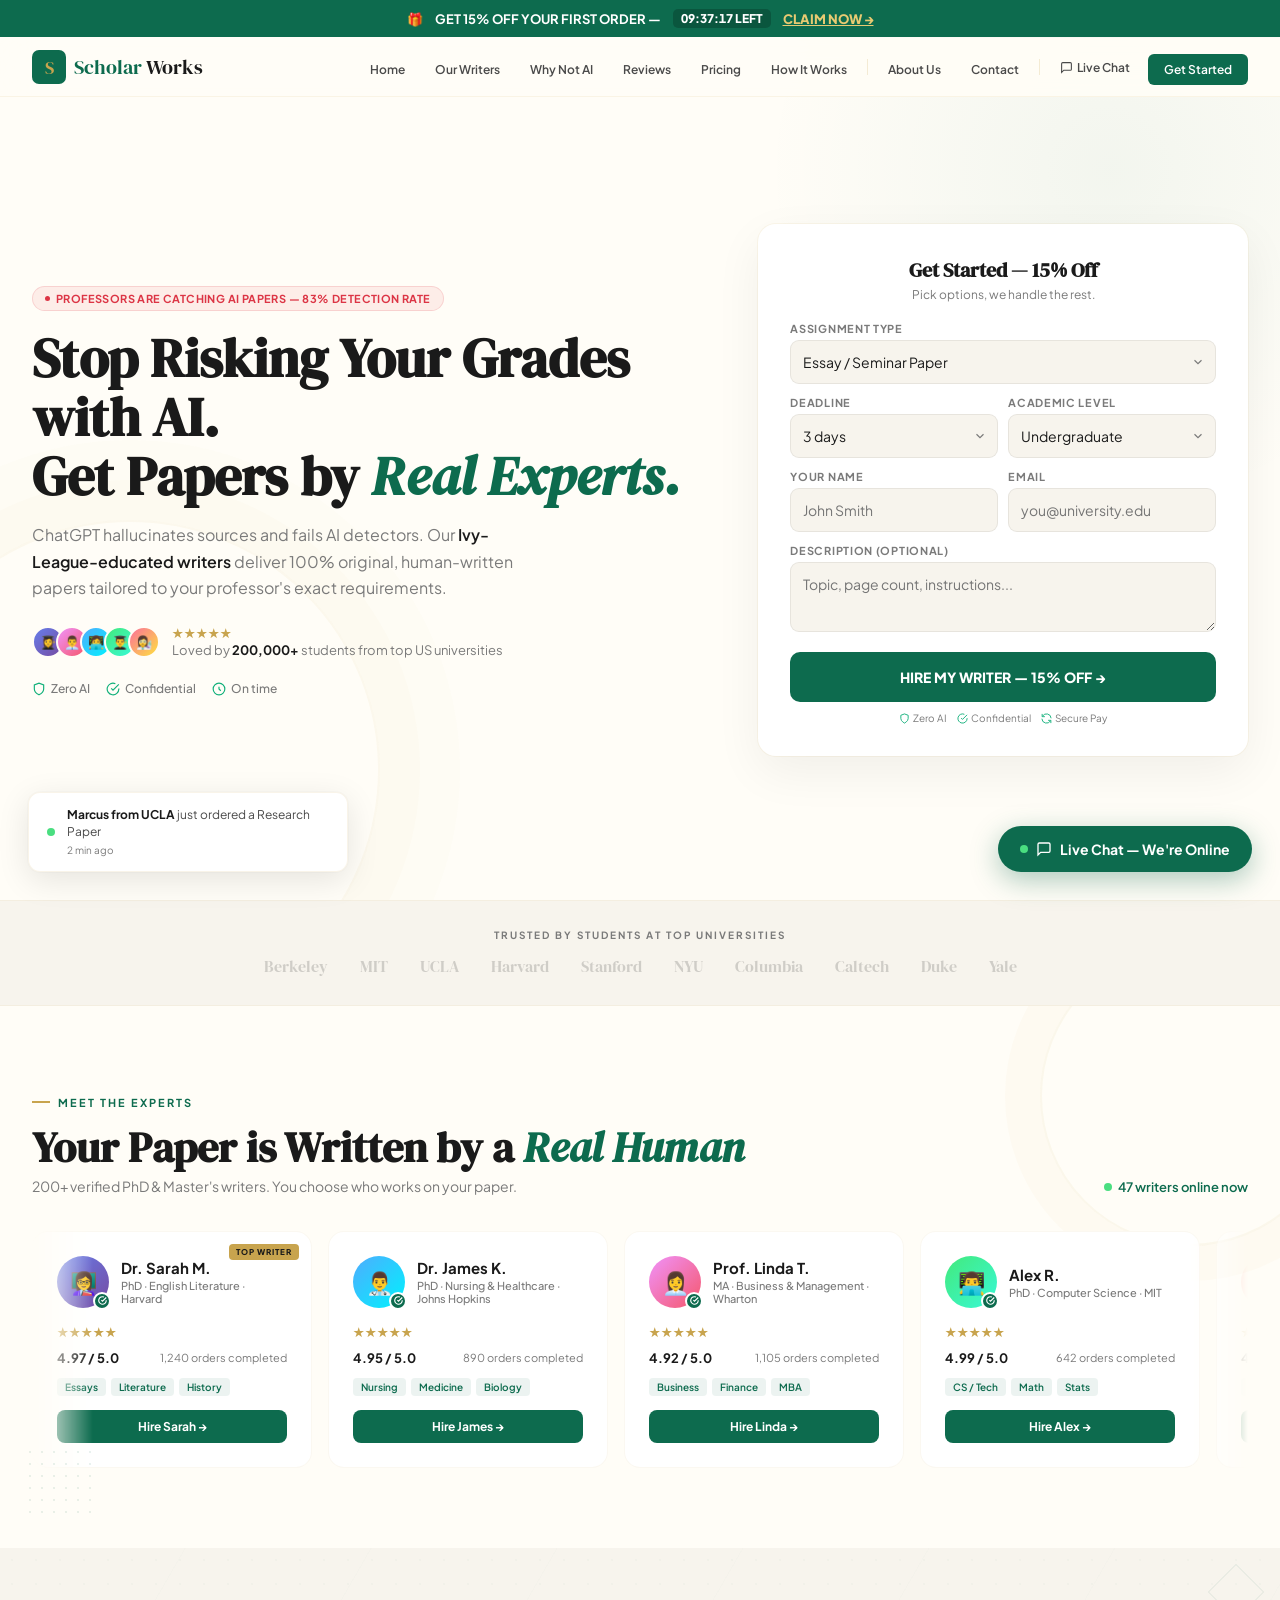
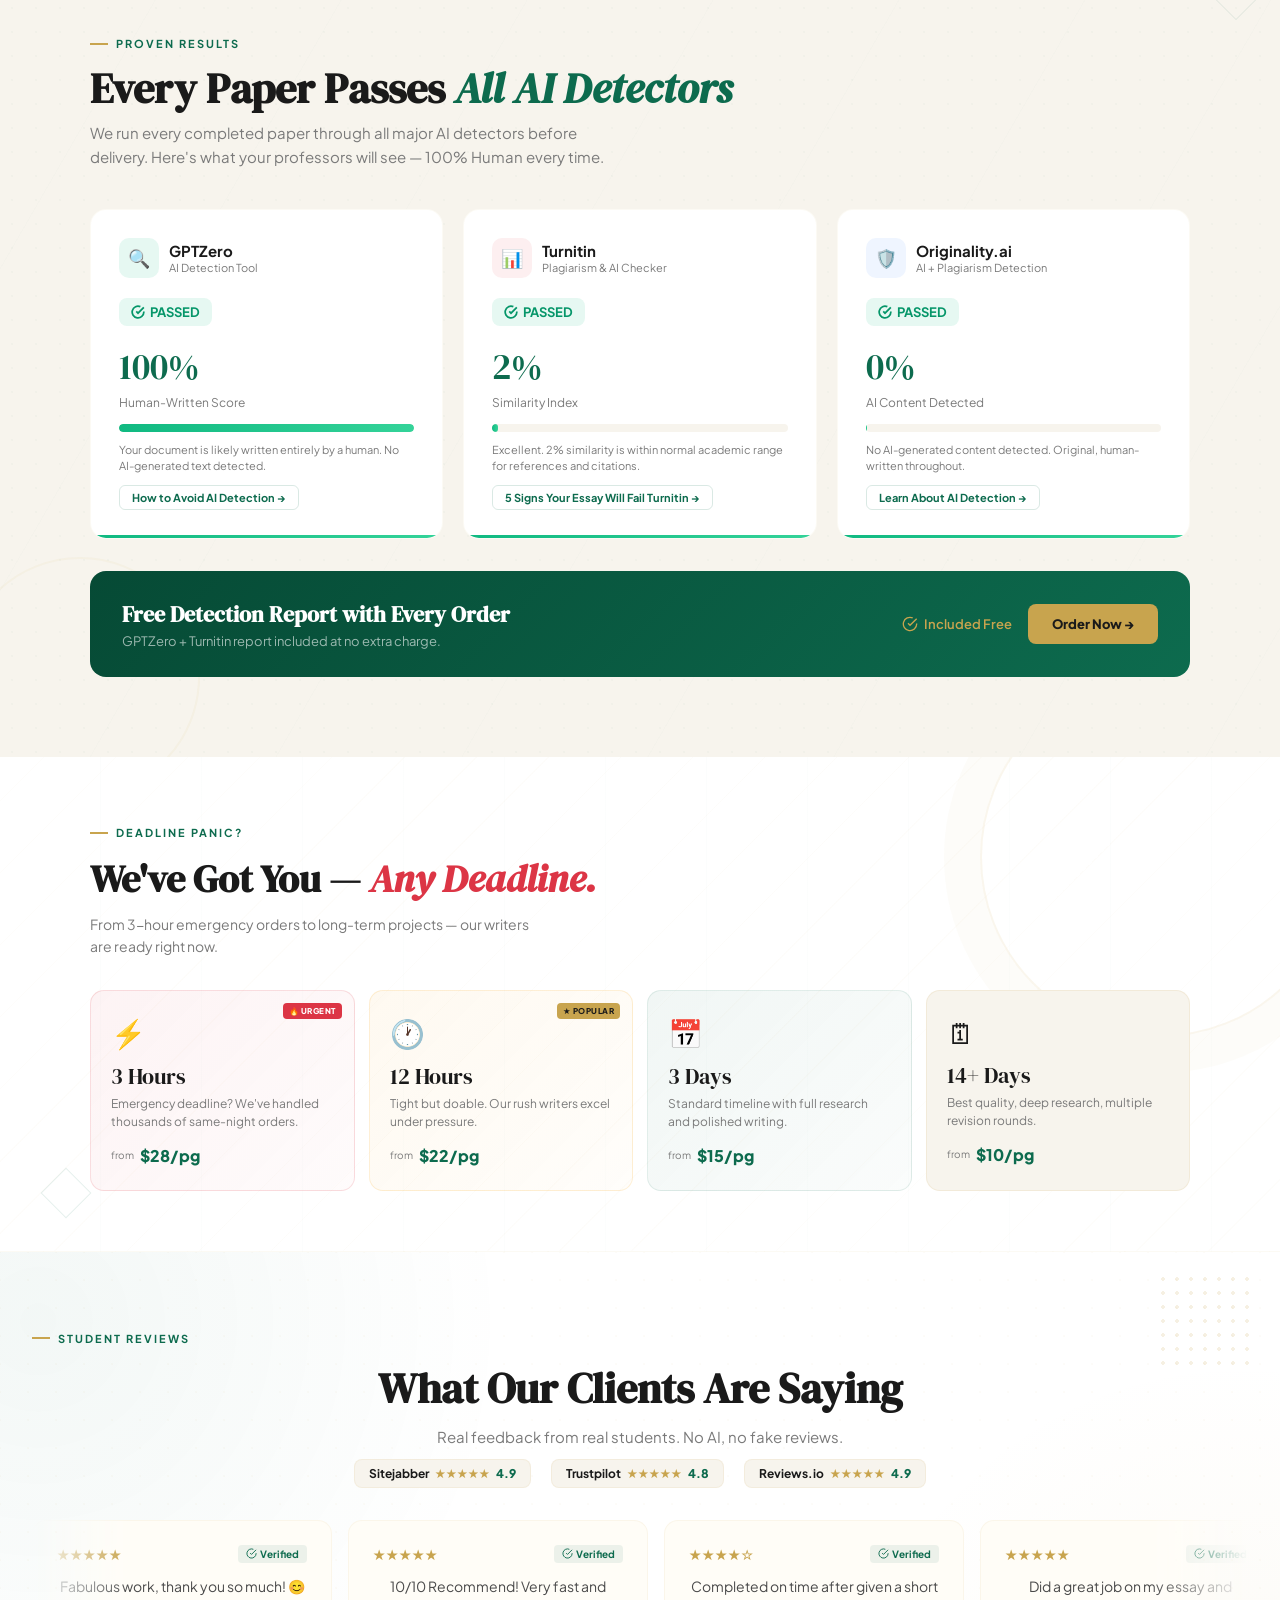
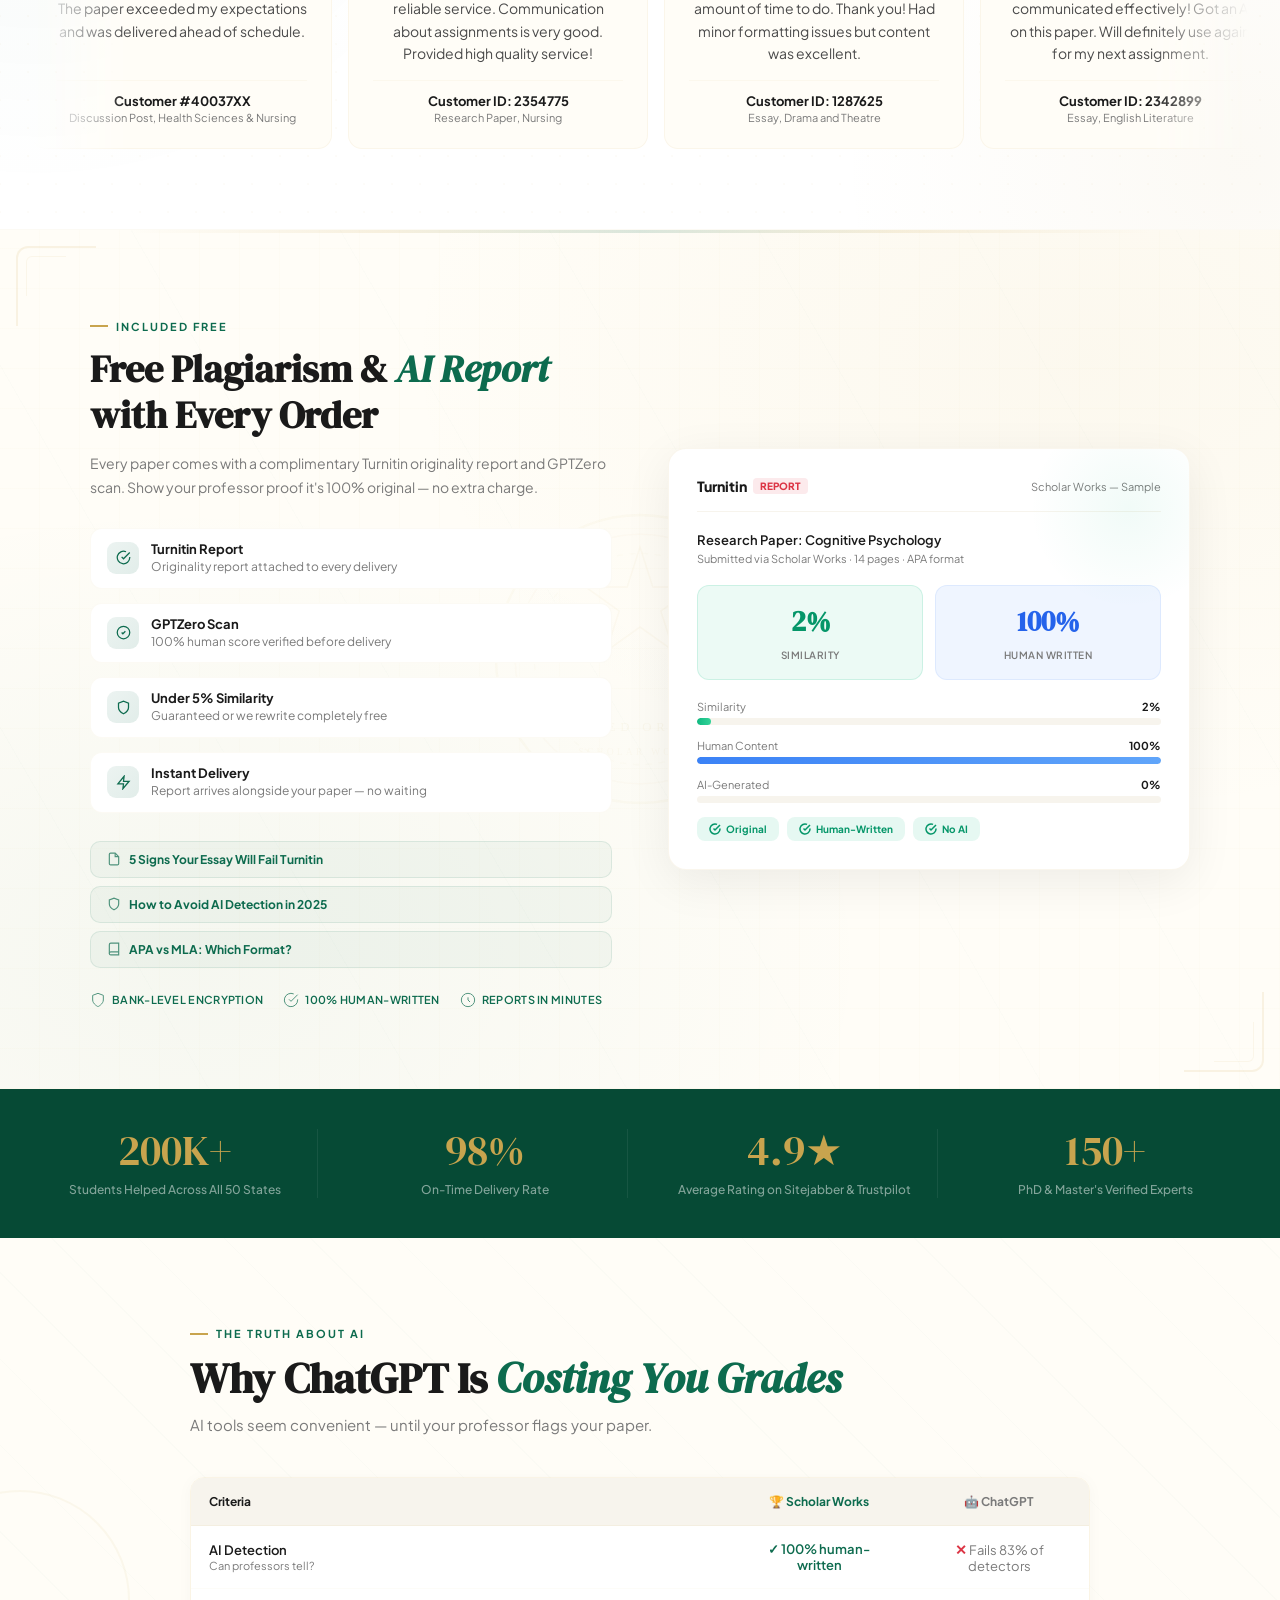
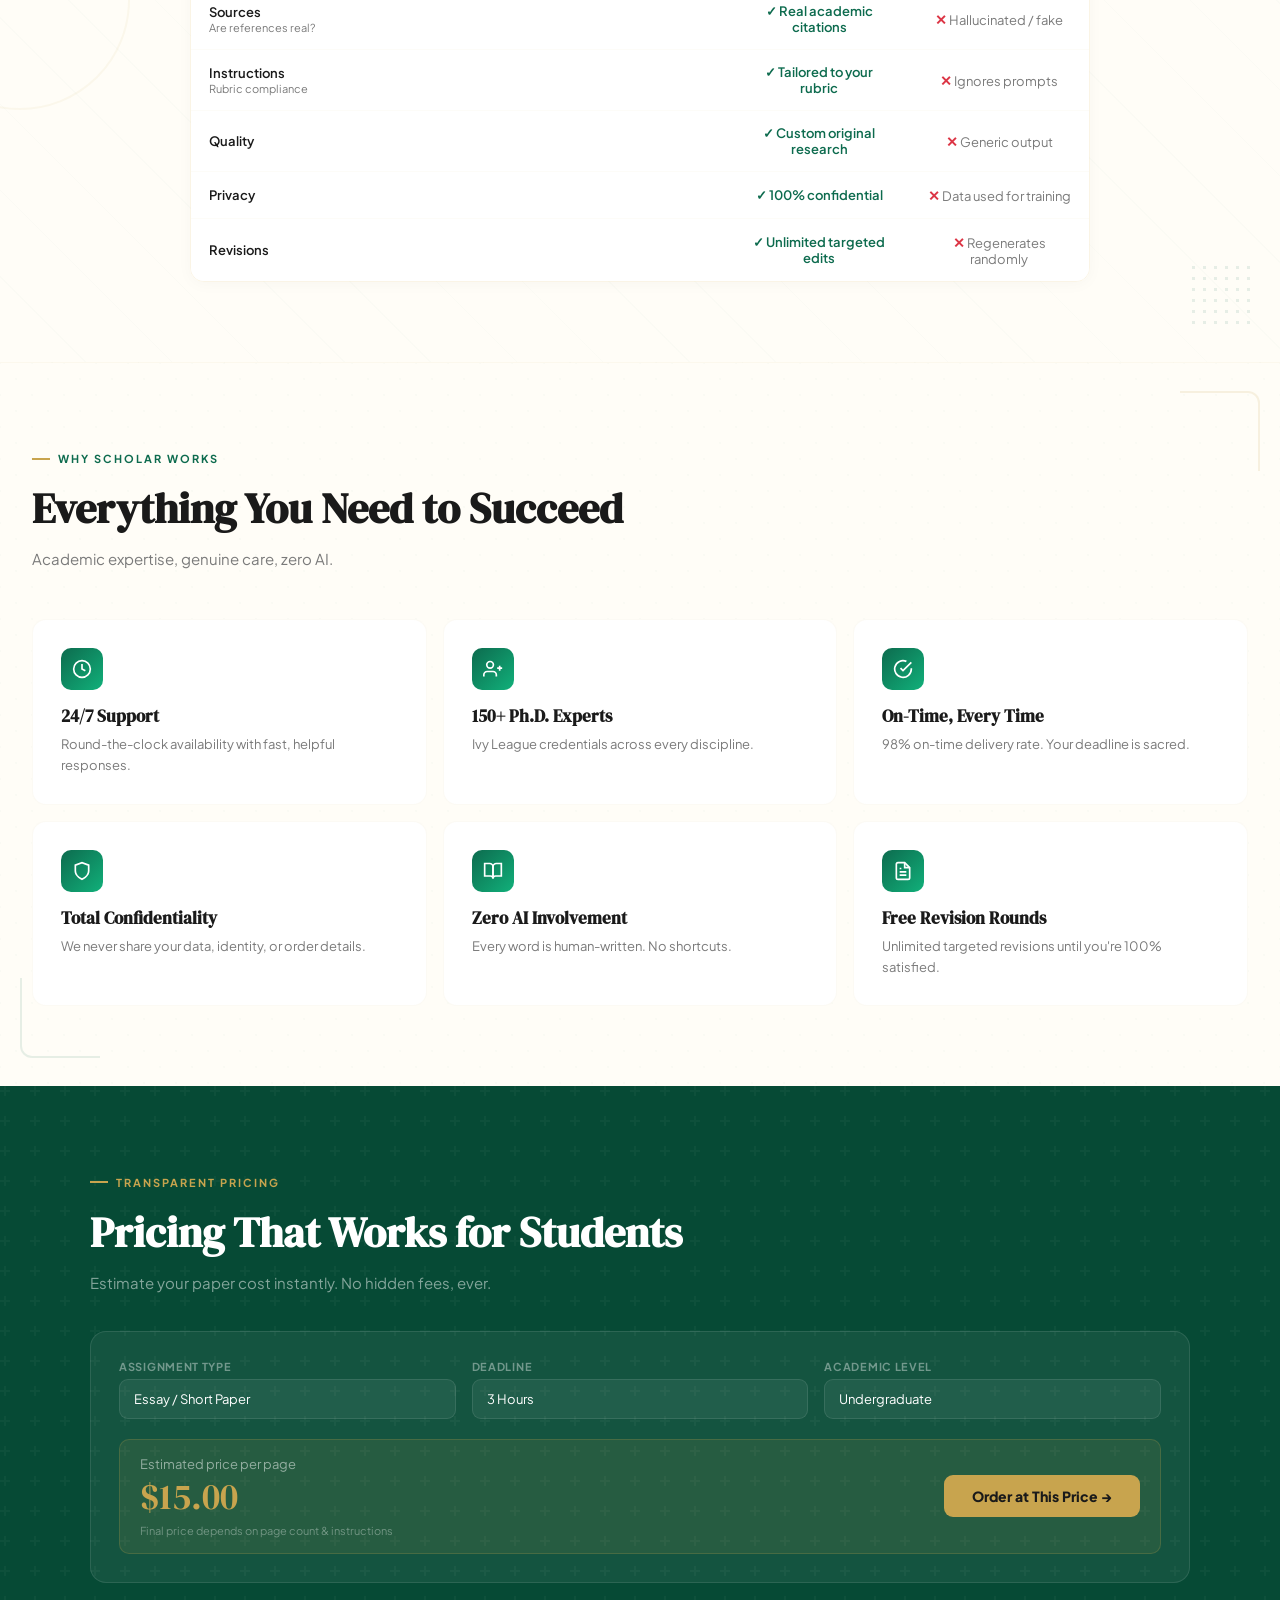
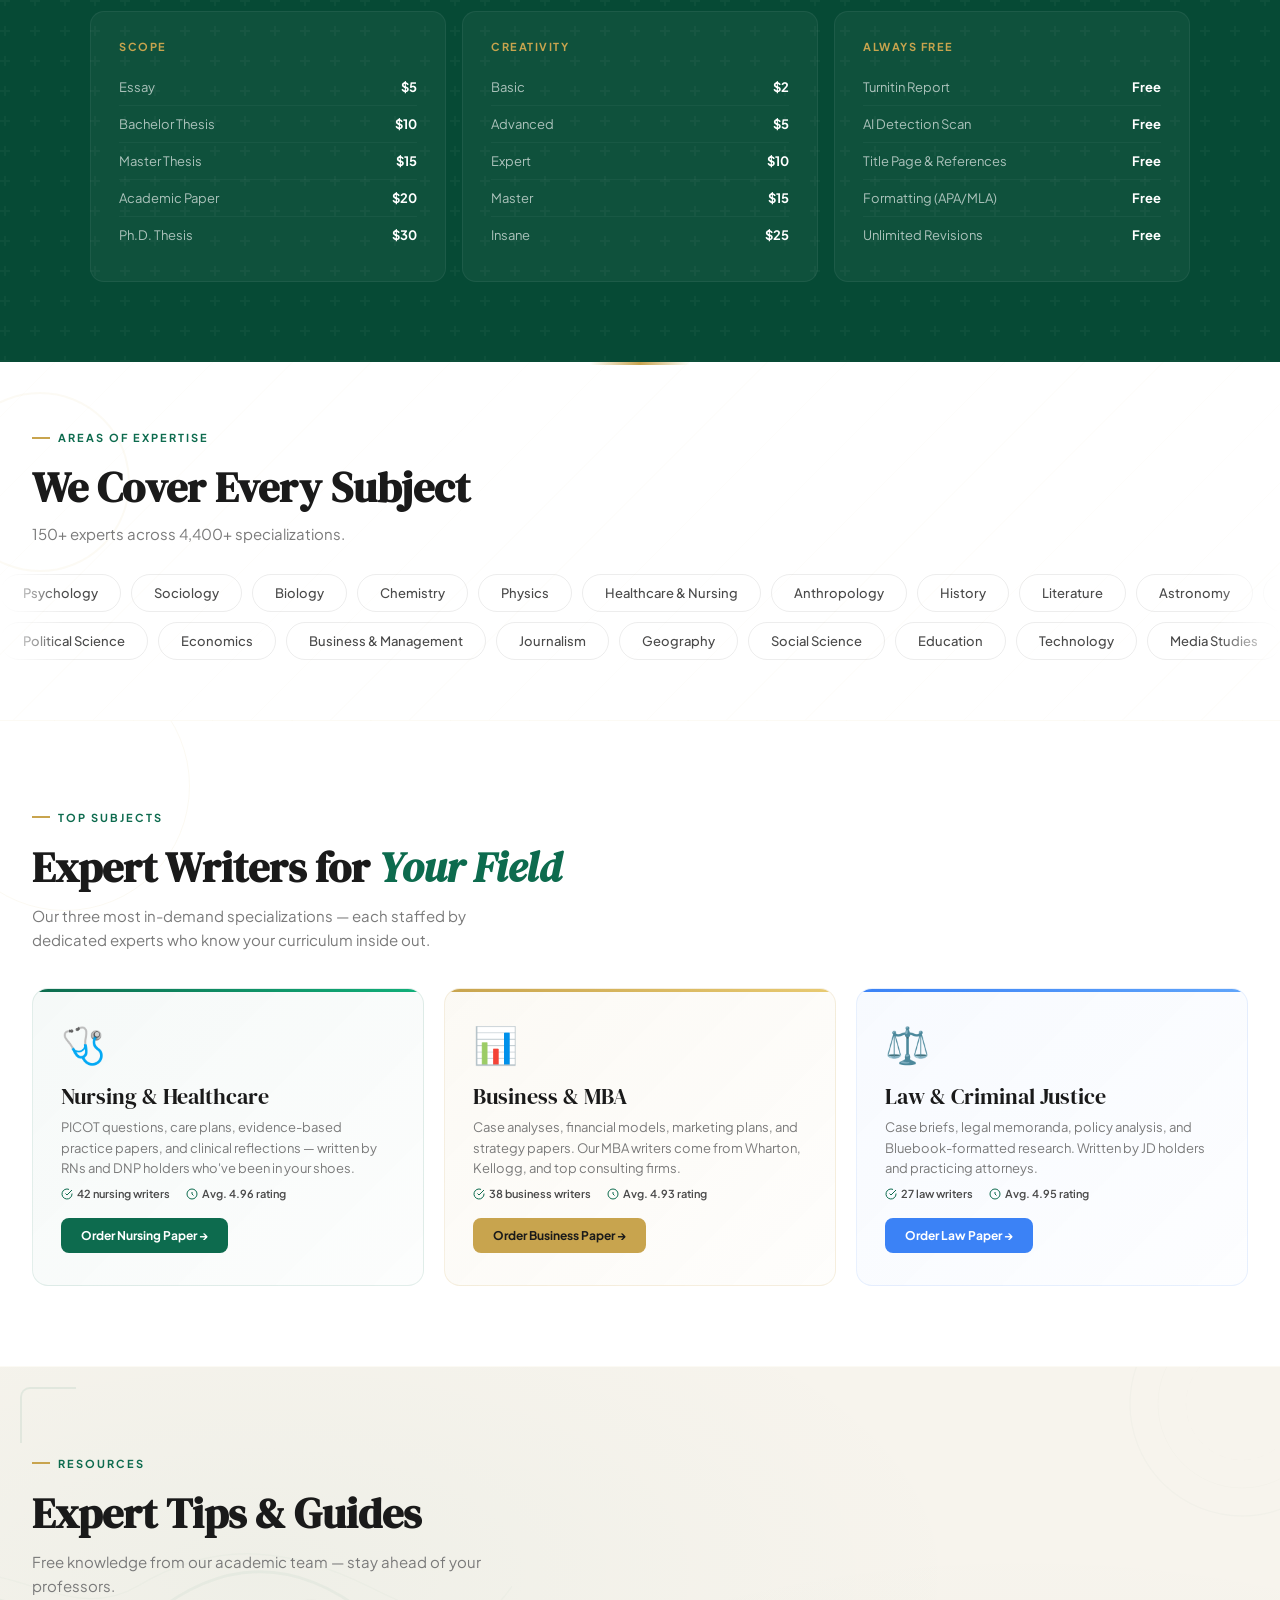
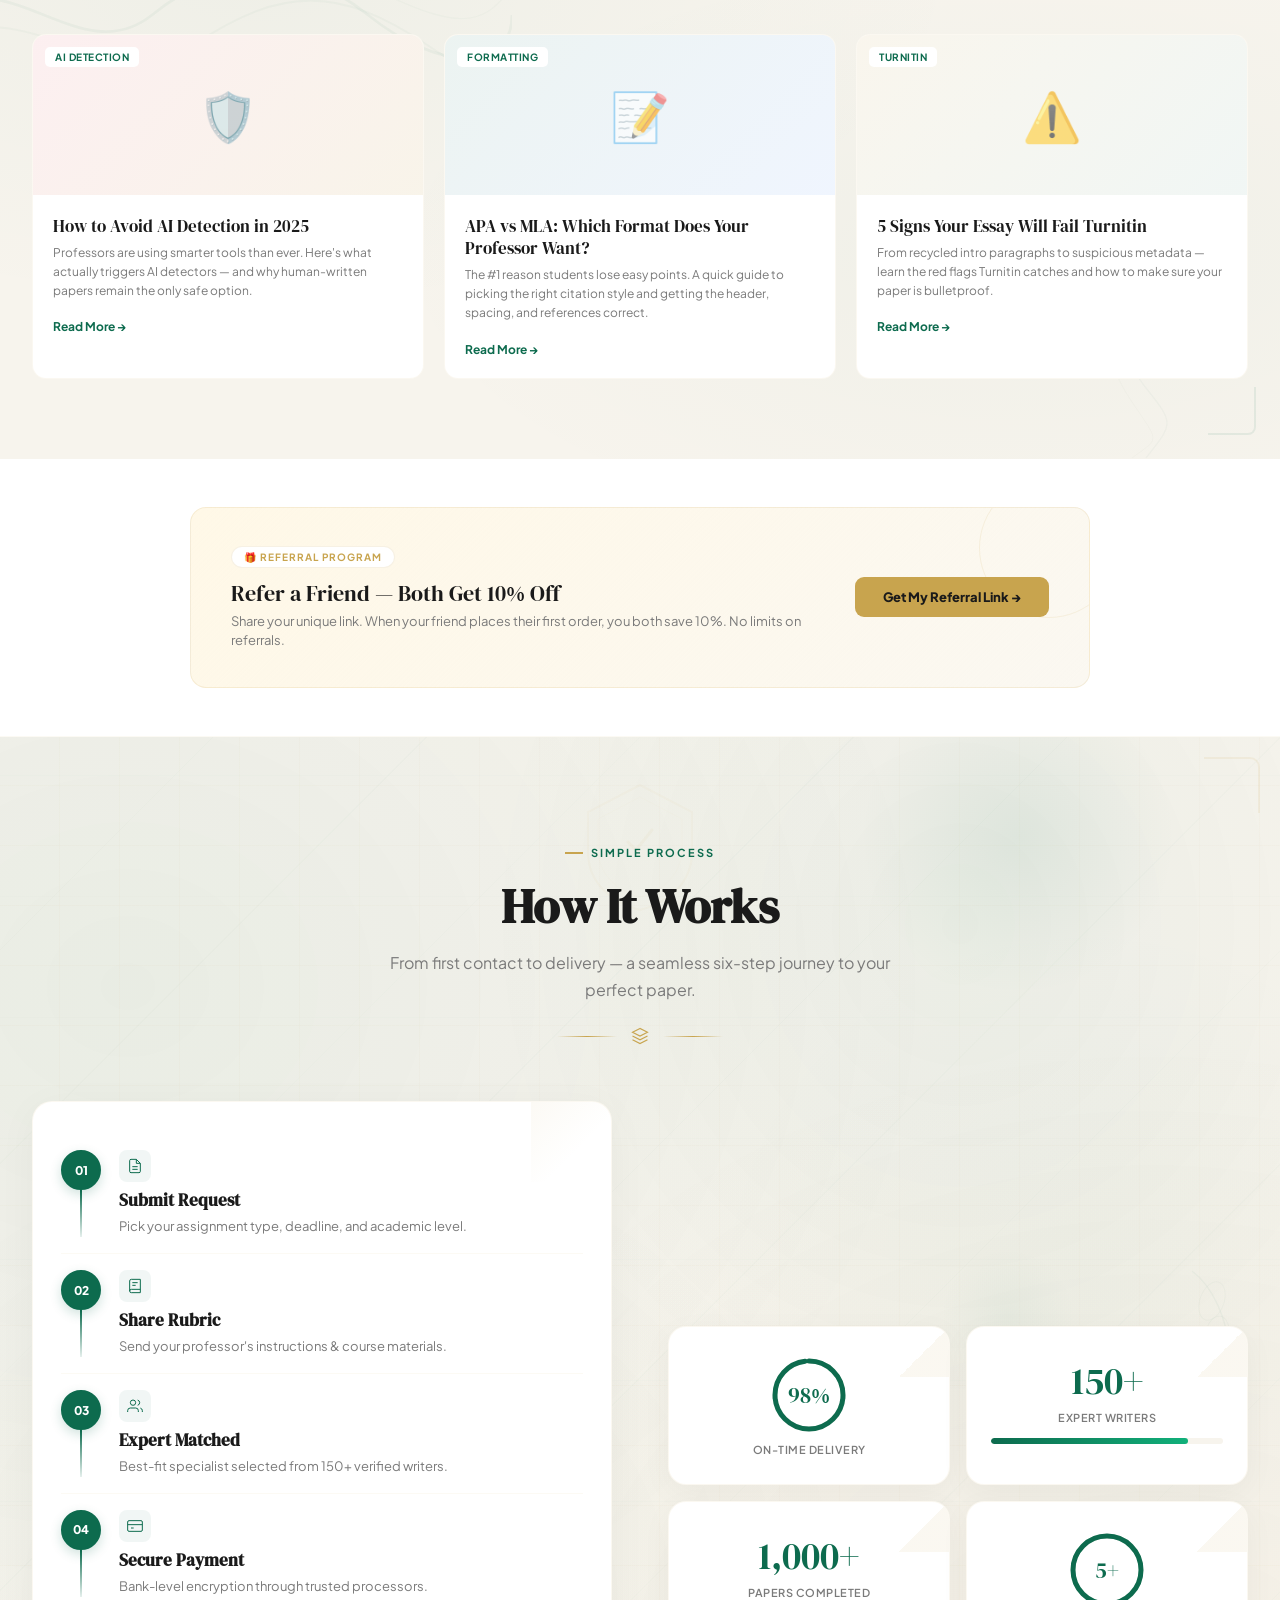
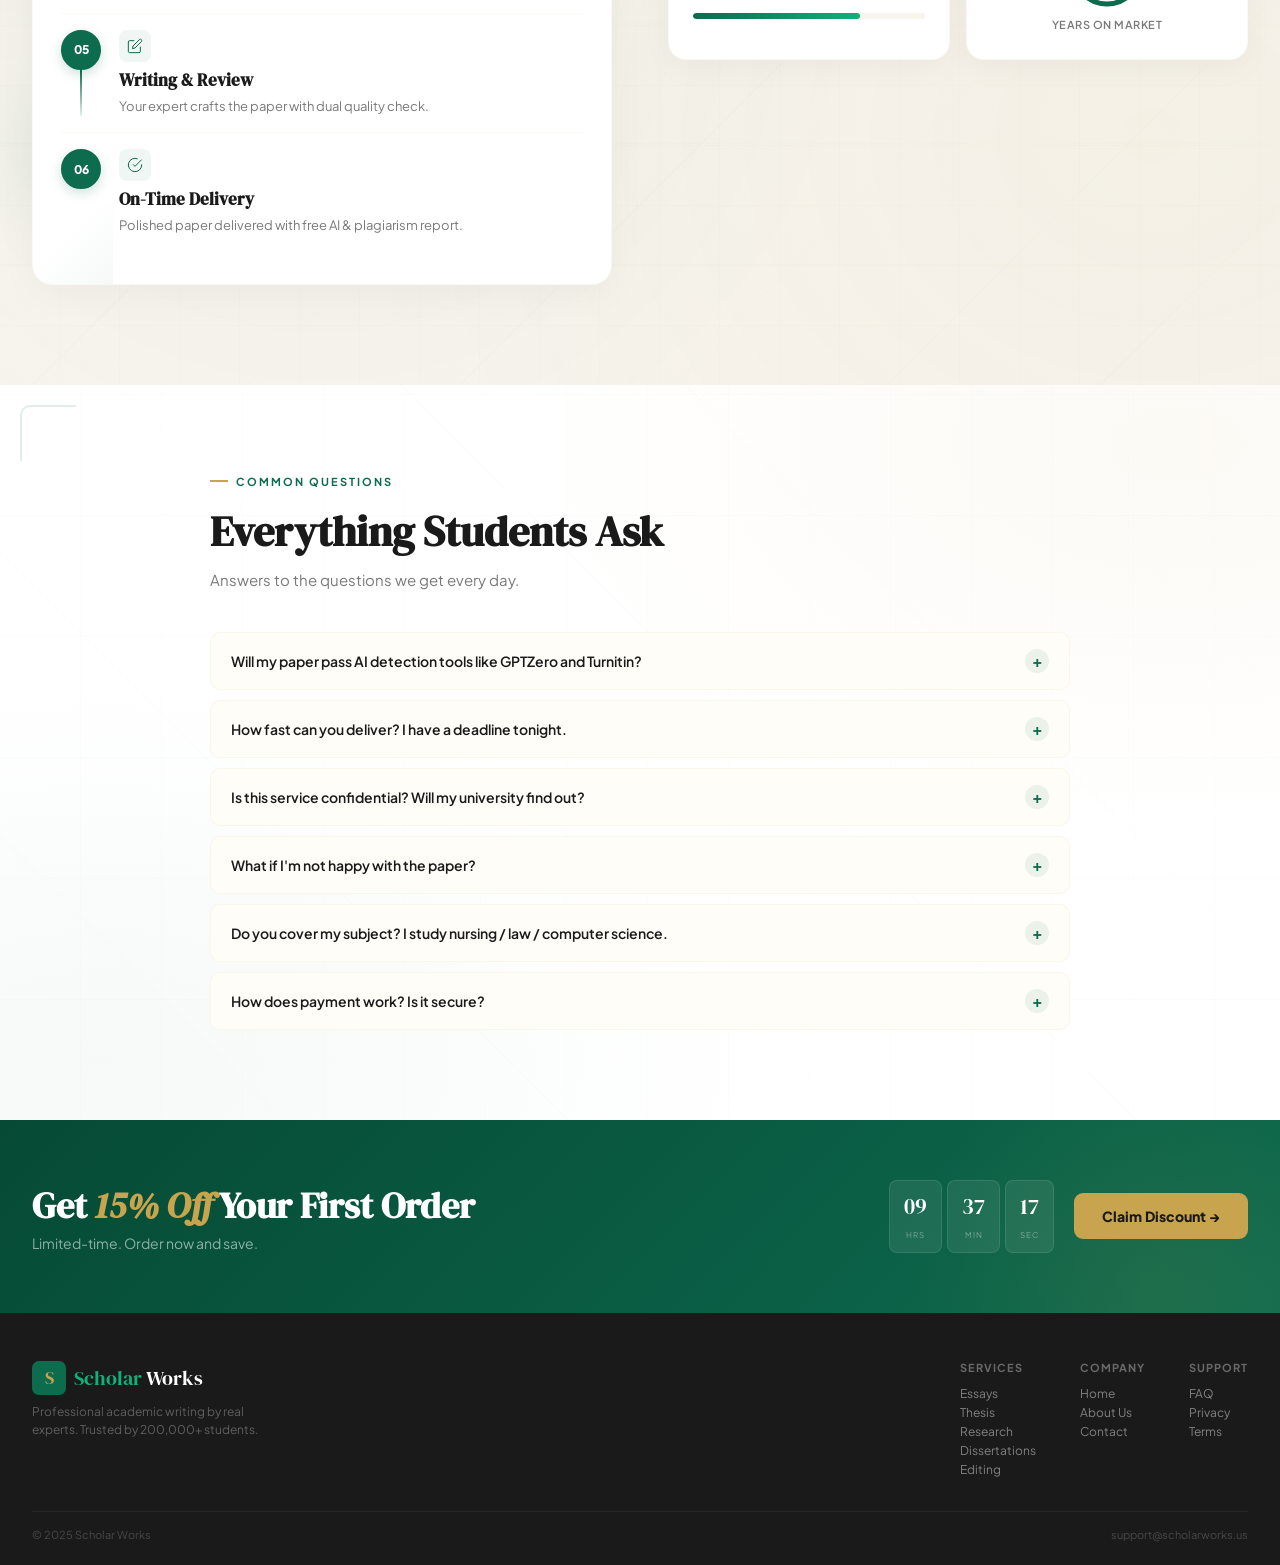
==== commit c8184fbf: "Merge 9960e8691cc395636fb510f81215ac5576f63b77 into 343149a8cc005154cc67472799d4c6b05b2f2547" ====
--- a/index.html
+++ b/index.html
@@ -113,12 +113,8 @@
       </div>
       <div class="writers-online"><div class="writers-online-dot"></div>47 writers online now</div>
     </div>
-    <div class="writers-scroll-container">
-      <button class="writers-arrow writers-arrow-left" id="writersLeft" aria-label="Scroll left">
-        <svg width="20" height="20" viewBox="0 0 24 24" fill="none" stroke="currentColor" stroke-width="2.5" stroke-linecap="round" stroke-linejoin="round"><path d="M15 18l-6-6 6-6"/></svg>
-      </button>
-      <div class="writers-track-wrap" id="writersWrap">
-        <div class="writers-track" id="writersTrack">
+    <div class="writers-track-wrap">
+      <div class="writers-track" id="writersTrack">
         <div class="wcard wcard-featured">
           <div class="wcard-top">
             <div class="wavatar a1" style="background:linear-gradient(135deg,#667eea,#764ba2)">👩‍🏫
@@ -323,97 +319,8 @@
           <div class="wtags"><span class="wtag">Philosophy</span><span class="wtag">Ethics</span><span class="wtag">Logic</span></div>
           <button class="whire">Hire Anna →</button>
         </div>
-        <div class="wcard">
-          <div class="wcard-top">
-            <div class="wavatar" style="background:linear-gradient(135deg,#f7971e,#ffd200)">👨‍🔬
-              <div class="wavatar-badge"><svg viewBox="0 0 24 24" fill="none" stroke="currentColor" stroke-width="3"><path d="M22 11.08V12a10 10 0 11-5.93-9.14"/><path d="M22 4L12 14.01l-3-3"/></svg></div>
-            </div>
-            <div><div class="wname">Dr. Thomas G.</div><div class="wdeg">PhD · Environmental Science · UC Davis</div></div>
-          </div>
-          <div class="wstars">★★★★★</div>
-          <div class="wrating-row"><span class="wrating">4.94 / 5.0</span><span class="worders">687 orders completed</span></div>
-          <div class="wtags"><span class="wtag">Ecology</span><span class="wtag">Earth Sci</span><span class="wtag">Research</span></div>
-          <button class="whire">Hire Thomas →</button>
-        </div>
-        <div class="wcard">
-          <div class="wcard-top">
-            <div class="wavatar" style="background:linear-gradient(135deg,#ee9ca7,#ffdde1)">👩‍⚖️
-              <div class="wavatar-badge"><svg viewBox="0 0 24 24" fill="none" stroke="currentColor" stroke-width="3"><path d="M22 11.08V12a10 10 0 11-5.93-9.14"/><path d="M22 4L12 14.01l-3-3"/></svg></div>
-            </div>
-            <div><div class="wname">Prof. Claire D.</div><div class="wdeg">JD · Law & Legal Studies · UPenn</div></div>
-          </div>
-          <div class="wstars">★★★★★</div>
-          <div class="wrating-row"><span class="wrating">4.96 / 5.0</span><span class="worders">912 orders completed</span></div>
-          <div class="wtags"><span class="wtag">Law</span><span class="wtag">Criminal Justice</span><span class="wtag">Policy</span></div>
-          <button class="whire">Hire Claire →</button>
-        </div>
-        <div class="wcard wcard-featured">
-          <div class="wcard-top">
-            <div class="wavatar" style="background:linear-gradient(135deg,#2193b0,#6dd5ed)">👨‍💻
-              <div class="wavatar-badge"><svg viewBox="0 0 24 24" fill="none" stroke="currentColor" stroke-width="3"><path d="M22 11.08V12a10 10 0 11-5.93-9.14"/><path d="M22 4L12 14.01l-3-3"/></svg></div>
-            </div>
-            <div><div class="wname">Dr. Raj P.</div><div class="wdeg">PhD · Data Science · Carnegie Mellon</div></div>
-          </div>
-          <div class="wstars">★★★★★</div>
-          <div class="wrating-row"><span class="wrating">4.99 / 5.0</span><span class="worders">1,385 orders completed</span></div>
-          <div class="wtags"><span class="wtag">Data Science</span><span class="wtag">AI / ML</span><span class="wtag">Python</span></div>
-          <button class="whire">Hire Raj →</button>
-        </div>
-        <div class="wcard">
-          <div class="wcard-top">
-            <div class="wavatar" style="background:linear-gradient(135deg,#c471f5,#fa71cd)">👩‍🎓
-              <div class="wavatar-badge"><svg viewBox="0 0 24 24" fill="none" stroke="currentColor" stroke-width="3"><path d="M22 11.08V12a10 10 0 11-5.93-9.14"/><path d="M22 4L12 14.01l-3-3"/></svg></div>
-            </div>
-            <div><div class="wname">Dr. Mei W.</div><div class="wdeg">PhD · Linguistics · Georgetown</div></div>
-          </div>
-          <div class="wstars">★★★★★</div>
-          <div class="wrating-row"><span class="wrating">4.92 / 5.0</span><span class="worders">564 orders completed</span></div>
-          <div class="wtags"><span class="wtag">Linguistics</span><span class="wtag">ESL</span><span class="wtag">Translation</span></div>
-          <button class="whire">Hire Mei →</button>
-        </div>
-        <div class="wcard">
-          <div class="wcard-top">
-            <div class="wavatar" style="background:linear-gradient(135deg,#56ab2f,#a8e063)">👨‍🏫
-              <div class="wavatar-badge"><svg viewBox="0 0 24 24" fill="none" stroke="currentColor" stroke-width="3"><path d="M22 11.08V12a10 10 0 11-5.93-9.14"/><path d="M22 4L12 14.01l-3-3"/></svg></div>
-            </div>
-            <div><div class="wname">Prof. Marcus J.</div><div class="wdeg">PhD · Anthropology · U of Michigan</div></div>
-          </div>
-          <div class="wstars">★★★★★</div>
-          <div class="wrating-row"><span class="wrating">4.91 / 5.0</span><span class="worders">738 orders completed</span></div>
-          <div class="wtags"><span class="wtag">Anthropology</span><span class="wtag">Culture</span><span class="wtag">Research</span></div>
-          <button class="whire">Hire Marcus →</button>
-        </div>
-        <div class="wcard">
-          <div class="wcard-top">
-            <div class="wavatar" style="background:linear-gradient(135deg,#fc5c7d,#6a82fb)">👩‍💼
-              <div class="wavatar-badge"><svg viewBox="0 0 24 24" fill="none" stroke="currentColor" stroke-width="3"><path d="M22 11.08V12a10 10 0 11-5.93-9.14"/><path d="M22 4L12 14.01l-3-3"/></svg></div>
-            </div>
-            <div><div class="wname">Dr. Sophia R.</div><div class="wdeg">PhD · Marketing · Northwestern</div></div>
-          </div>
-          <div class="wstars">★★★★★</div>
-          <div class="wrating-row"><span class="wrating">4.95 / 5.0</span><span class="worders">823 orders completed</span></div>
-          <div class="wtags"><span class="wtag">Marketing</span><span class="wtag">Branding</span><span class="wtag">Strategy</span></div>
-          <button class="whire">Hire Sophia →</button>
-        </div>
-        <div class="wcard">
-          <div class="wcard-top">
-            <div class="wavatar" style="background:linear-gradient(135deg,#373b44,#4286f4)">👨‍⚕️
-              <div class="wavatar-badge"><svg viewBox="0 0 24 24" fill="none" stroke="currentColor" stroke-width="3"><path d="M22 11.08V12a10 10 0 11-5.93-9.14"/><path d="M22 4L12 14.01l-3-3"/></svg></div>
-            </div>
-            <div><div class="wname">Dr. Andre L.</div><div class="wdeg">MD · Pharmacology · Emory</div></div>
-          </div>
-          <div class="wstars">★★★★★</div>
-          <div class="wrating-row"><span class="wrating">4.97 / 5.0</span><span class="worders">491 orders completed</span></div>
-          <div class="wtags"><span class="wtag">Pharmacy</span><span class="wtag">Medicine</span><span class="wtag">Healthcare</span></div>
-          <button class="whire">Hire Andre →</button>
-        </div>
-      </div>
-      </div>
-      <button class="writers-arrow writers-arrow-right" id="writersRight" aria-label="Scroll right">
-        <svg width="20" height="20" viewBox="0 0 24 24" fill="none" stroke="currentColor" stroke-width="2.5" stroke-linecap="round" stroke-linejoin="round"><path d="M9 18l6-6-6-6"/></svg>
-      </button>
-    </div>
-    <div class="writers-dots" id="writersDots"></div>
+      </div>
+    </div>
   </div>
 </section>
 
--- a/css/writers.css
+++ b/css/writers.css
@@ -20,95 +20,22 @@
 .writers-online { display: flex; align-items: center; gap: 6px; font-size: 13px; font-weight: 600; color: var(--em) }
 .writers-online-dot { width: 8px; height: 8px; background: #4ade80; border-radius: 50%; animation: pulse-dot 2s infinite }
 
-/* === SCROLL CONTAINER WITH ARROWS === */
-.writers-scroll-container {
-  position: relative;
-  display: flex;
-  align-items: center;
-  gap: 0;
-}
-
-.writers-arrow {
-  position: absolute;
-  top: 50%;
-  transform: translateY(-50%);
-  z-index: 10;
-  width: 44px;
-  height: 44px;
-  border-radius: 50%;
-  border: 1.5px solid rgba(200, 164, 78, .2);
-  background: var(--wh);
-  color: var(--ch);
-  display: flex;
-  align-items: center;
-  justify-content: center;
-  cursor: pointer;
-  box-shadow: 0 4px 16px rgba(0, 0, 0, .08);
-  transition: all .25s ease;
-  flex-shrink: 0;
-}
-.writers-arrow:hover {
-  background: var(--em);
-  color: var(--wh);
-  border-color: var(--em);
-  box-shadow: 0 6px 24px rgba(13, 107, 78, .2);
-  transform: translateY(-50%) scale(1.08);
-}
-.writers-arrow:active { transform: translateY(-50%) scale(.95) }
-.writers-arrow:disabled {
-  opacity: .3;
-  cursor: default;
-  pointer-events: none;
-}
-.writers-arrow svg { stroke: currentColor }
-
-.writers-arrow-left { left: -22px }
-.writers-arrow-right { right: -22px }
-
+/* === AUTO-SCROLL === */
 .writers-track-wrap {
   overflow: hidden;
   position: relative;
-  flex: 1;
-  border-radius: 12px;
-  mask-image: linear-gradient(90deg, transparent 0%, black 2%, black 98%, transparent 100%);
-  -webkit-mask-image: linear-gradient(90deg, transparent 0%, black 2%, black 98%, transparent 100%);
+  mask-image: linear-gradient(90deg, transparent 0%, black 5%, black 95%, transparent 100%);
+  -webkit-mask-image: linear-gradient(90deg, transparent 0%, black 5%, black 95%, transparent 100%);
 }
 .writers-track {
   display: flex;
   gap: 16px;
   width: max-content;
-  transition: transform .45s cubic-bezier(.25, .1, .25, 1);
-  padding: 8px 4px;
+  animation: scrollWriters 60s linear infinite;
 }
+.writers-track:hover { animation-play-state: paused }
+@keyframes scrollWriters { 0% { transform: translateX(0) } 100% { transform: translateX(-50%) } }
 
-/* === PAGINATION DOTS === */
-.writers-dots {
-  display: flex;
-  justify-content: center;
-  align-items: center;
-  gap: 8px;
-  margin-top: 28px;
-}
-.writers-dot {
-  width: 8px;
-  height: 8px;
-  border-radius: 50%;
-  background: rgba(200, 164, 78, .25);
-  border: none;
-  cursor: pointer;
-  transition: all .3s ease;
-  padding: 0;
-}
-.writers-dot.active {
-  width: 28px;
-  border-radius: 4px;
-  background: var(--em);
-}
-.writers-dot:hover:not(.active) {
-  background: rgba(13, 107, 78, .3);
-}
-
-/* === CARDS === */
 .wcard {
   width: 280px;
   flex-shrink: 0;
--- a/css/process.css
+++ b/css/process.css
@@ -4,7 +4,7 @@
 
 /* === PROCESS + METRICS === */
 .proc {
-  padding: 80px 32px;
+  padding: 100px 32px;
   background: var(--ivory);
   position: relative;
   overflow: hidden;
@@ -17,7 +17,7 @@
 .proc-in { max-width: 1280px; margin: 0 auto; position: relative; z-index: 2 }
 
 /* Header block */
-.proc-header { text-align: center; margin-bottom: 40px }
+.proc-header { text-align: center; margin-bottom: 56px }
 .proc h2 { font-family: var(--fd); font-size: clamp(30px, 4vw, 48px); margin-bottom: 10px; color: var(--ch) }
 .proc-d { font-size: 16px; color: var(--mu); line-height: 1.7; max-width: 520px; margin: 0 auto 24px }
 
@@ -63,7 +63,7 @@
 .proc-laurel-l { left: 3% }
 .proc-laurel-r { right: 3% }
 
-.proc-grid { display: grid; grid-template-columns: 1fr 1fr; gap: 40px; align-items: start }
+.proc-grid { display: grid; grid-template-columns: 1fr 1fr; gap: 56px; align-items: start }
 
 /* === STEPS === */
 .steps2 {
@@ -71,7 +71,7 @@
   flex-direction: column;
   background: var(--wh);
   border-radius: 20px;
-  padding: 24px 28px;
+  padding: 32px 28px;
   box-shadow: 0 8px 40px rgba(0, 0, 0, .04);
   border: 1px solid rgba(200, 164, 78, .08);
   position: relative;
@@ -99,12 +99,12 @@
   pointer-events: none;
 }
 
-.stp { display: flex; gap: 18px; padding: 12px 0; position: relative }
+.stp { display: flex; gap: 18px; padding: 16px 0; position: relative }
 .stp + .stp { border-top: 1px solid rgba(200, 164, 78, .06) }
 .stp-l { display: flex; flex-direction: column; align-items: center }
 .stp-n {
-  width: 34px;
-  height: 34px;
+  width: 40px;
+  height: 40px;
   border-radius: 50%;
   border: 2px solid var(--em);
   display: flex;
@@ -134,18 +134,18 @@
 
 .stp-b { flex: 1 }
 .stp-icon {
-  width: 28px;
-  height: 28px;
+  width: 32px;
+  height: 32px;
   display: inline-flex;
   align-items: center;
   justify-content: center;
   background: rgba(13, 107, 78, .06);
   border-radius: 8px;
-  margin-bottom: 4px;
+  margin-bottom: 6px;
   color: var(--em);
   transition: all .3s;
 }
-.stp-icon svg { width: 14px; height: 14px }
+.stp-icon svg { width: 16px; height: 16px }
 .stp:hover .stp-icon {
   background: rgba(200, 164, 78, .1);
   color: var(--gold);
@@ -158,7 +158,7 @@
   transition: color .3s;
 }
 .stp:hover .stp-b h4 { color: var(--em) }
-.stp-b p { font-size: 13px; line-height: 1.5; color: var(--mu) }
+.stp-b p { font-size: 13px; line-height: 1.6; color: var(--mu) }
 
 /* === METRICS === */
 .metrics { display: grid; grid-template-columns: 1fr 1fr; gap: 16px }
--- a/css/responsive.css
+++ b/css/responsive.css
@@ -67,10 +67,6 @@
 
   /* Writers */
   .writers { padding: 48px 16px }
-  .writers-arrow { width: 36px; height: 36px }
-  .writers-arrow-left { left: -8px }
-  .writers-arrow-right { right: -8px }
-  .writers-scroll-container { margin: 0 8px }
   .wcard { width: 220px; padding: 16px; border-radius: 12px }
   .wavatar { width: 40px; height: 40px; font-size: 18px }
   .wname { font-size: 13px }
@@ -80,9 +76,7 @@
   .worders { font-size: 10px }
   .wtag { font-size: 9px; padding: 2px 6px }
   .whire { padding: 7px; font-size: 11px }
-  .writers-dots { margin-top: 20px; gap: 6px }
-  .writers-dot { width: 6px; height: 6px }
-  .writers-dot.active { width: 22px }
+  .writers-track { animation-duration: 45s }
 
   /* Reviews */
   .rev-section { padding: 48px 16px }
@@ -130,44 +124,12 @@
   .spnum-label { font-size: 10px }
 
   /* Pricing */
-  .pri { padding: 40px 16px }
-  .pri h2 { margin-bottom: 6px }
-  .prd { margin-bottom: 20px; font-size: 13px }
-
-  /* Calculator compact */
-  .pcalc { padding: 16px; margin-bottom: 16px; border-radius: 12px }
-  .pcalc-row { grid-template-columns: 1fr; gap: 10px; margin-bottom: 14px }
-  .pcalc-label { font-size: 10px; margin-bottom: 4px }
-  .pcalc-select { padding: 9px 12px; font-size: 12px; border-radius: 8px }
-  .pcalc-result { flex-direction: column; gap: 10px; text-align: center; padding: 12px 14px; border-radius: 8px }
-  .pcalc-price { font-size: 28px }
-  .pcalc-from { font-size: 12px }
-  .pcalc-note { font-size: 10px }
-  .pcalc-cta { width: 100%; padding: 10px 20px; font-size: 13px }
-
-  /* Pricing cards — horizontal scroll */
-  .pcs {
-    display: flex;
-    overflow-x: auto;
-    -webkit-overflow-scrolling: touch;
-    scroll-snap-type: x mandatory;
-    gap: 12px;
-    padding-bottom: 8px;
-    scrollbar-width: none;
-    mask-image: linear-gradient(90deg, transparent, black 2%, black 98%, transparent);
-    -webkit-mask-image: linear-gradient(90deg, transparent, black 2%, black 98%, transparent);
-  }
-  .pcs::-webkit-scrollbar { display: none }
-  .pc {
-    flex: 0 0 75%;
-    min-width: 0;
-    scroll-snap-align: center;
-    padding: 20px 16px;
-    border-radius: 12px;
-  }
-  .pc h3 { font-size: 10px; margin-bottom: 10px }
-  .pi { padding: 7px 0 }
-  .pi .pl, .pi .pa { font-size: 12px }
+  .pri { padding: 48px 16px }
+  .pcs { grid-template-columns: 1fr; max-width: 100% }
+  .pc { padding: 22px 18px }
+  .pcalc-row { grid-template-columns: 1fr }
+  .pcalc-result { flex-direction: column; gap: 10px; text-align: center }
+  .pcalc-cta { width: 100% }
 
   /* Subjects */
   .subj { padding: 40px 0 }
@@ -175,19 +137,11 @@
   .st2 { padding: 8px 16px; font-size: 12px }
 
   /* Process */
-  .proc { padding: 32px 16px }
-  .proc-header { margin-bottom: 24px }
+  .proc { padding: 48px 16px }
   .proc-laurel, .proc-crest { display: none }
-  .proc-grid { gap: 24px }
-  .steps2 { padding: 12px 12px }
-  .stp { padding: 8px 0; gap: 12px }
-  .stp-n { width: 30px; height: 30px; font-size: 11px }
-  .stp-icon { width: 24px; height: 24px; margin-bottom: 2px }
-  .stp-icon svg { width: 12px; height: 12px }
-  .stp-b h4 { font-size: 15px; margin-bottom: 2px }
-  .stp-b p { font-size: 12px; line-height: 1.4 }
-  .metrics { gap: 8px }
-  .metric-card { padding: 14px }
+  .steps2 { padding: 20px 16px }
+  .metrics { gap: 10px }
+  .metric-card { padding: 18px }
   .metric-card .mc-val { font-size: 28px }
   .mc-ring { width: 64px; height: 64px }
   .mc-ring svg { width: 64px; height: 64px }
@@ -335,22 +289,7 @@
 
 /* ---- Max 480px ---- */
 @media (max-width: 480px) {
-  .writers-arrow { display: none }
-  .writers-scroll-container { margin: 0 }
-  .writers-track-wrap {
-    overflow-x: auto;
-    -webkit-overflow-scrolling: touch;
-    scrollbar-width: none;
-    mask-image: none;
-    -webkit-mask-image: none;
-  }
-  .writers-track-wrap::-webkit-scrollbar { display: none }
-  .writers-track { transition: none; padding: 8px 0 }
-  .wcard { width: 240px }
-  .writers-head { margin-bottom: 24px }
-  .writers-head-l h2 { font-size: 24px }
-  .writers-head-l p { font-size: 12px }
-  .writers-online { font-size: 11px }
+  .wcard { width: 200px }
   .exit-box { padding: 28px 20px }
   .exit-box h2 { font-size: 22px }
   .exit-input-row { flex-direction: column }
@@ -361,11 +300,6 @@
   .ct tbody td { padding: 7px 4px; font-size: 10px }
   .cn { font-size: 11px }
   .vb, .vg { font-size: 9px }
-
-  /* Pricing — extra compact on small screens */
-  .pri { padding: 32px 12px }
-  .pcalc { padding: 14px; margin-bottom: 14px }
-  .pc { flex: 0 0 80% }
 }
 
 /* ---- Max 380px ---- */
